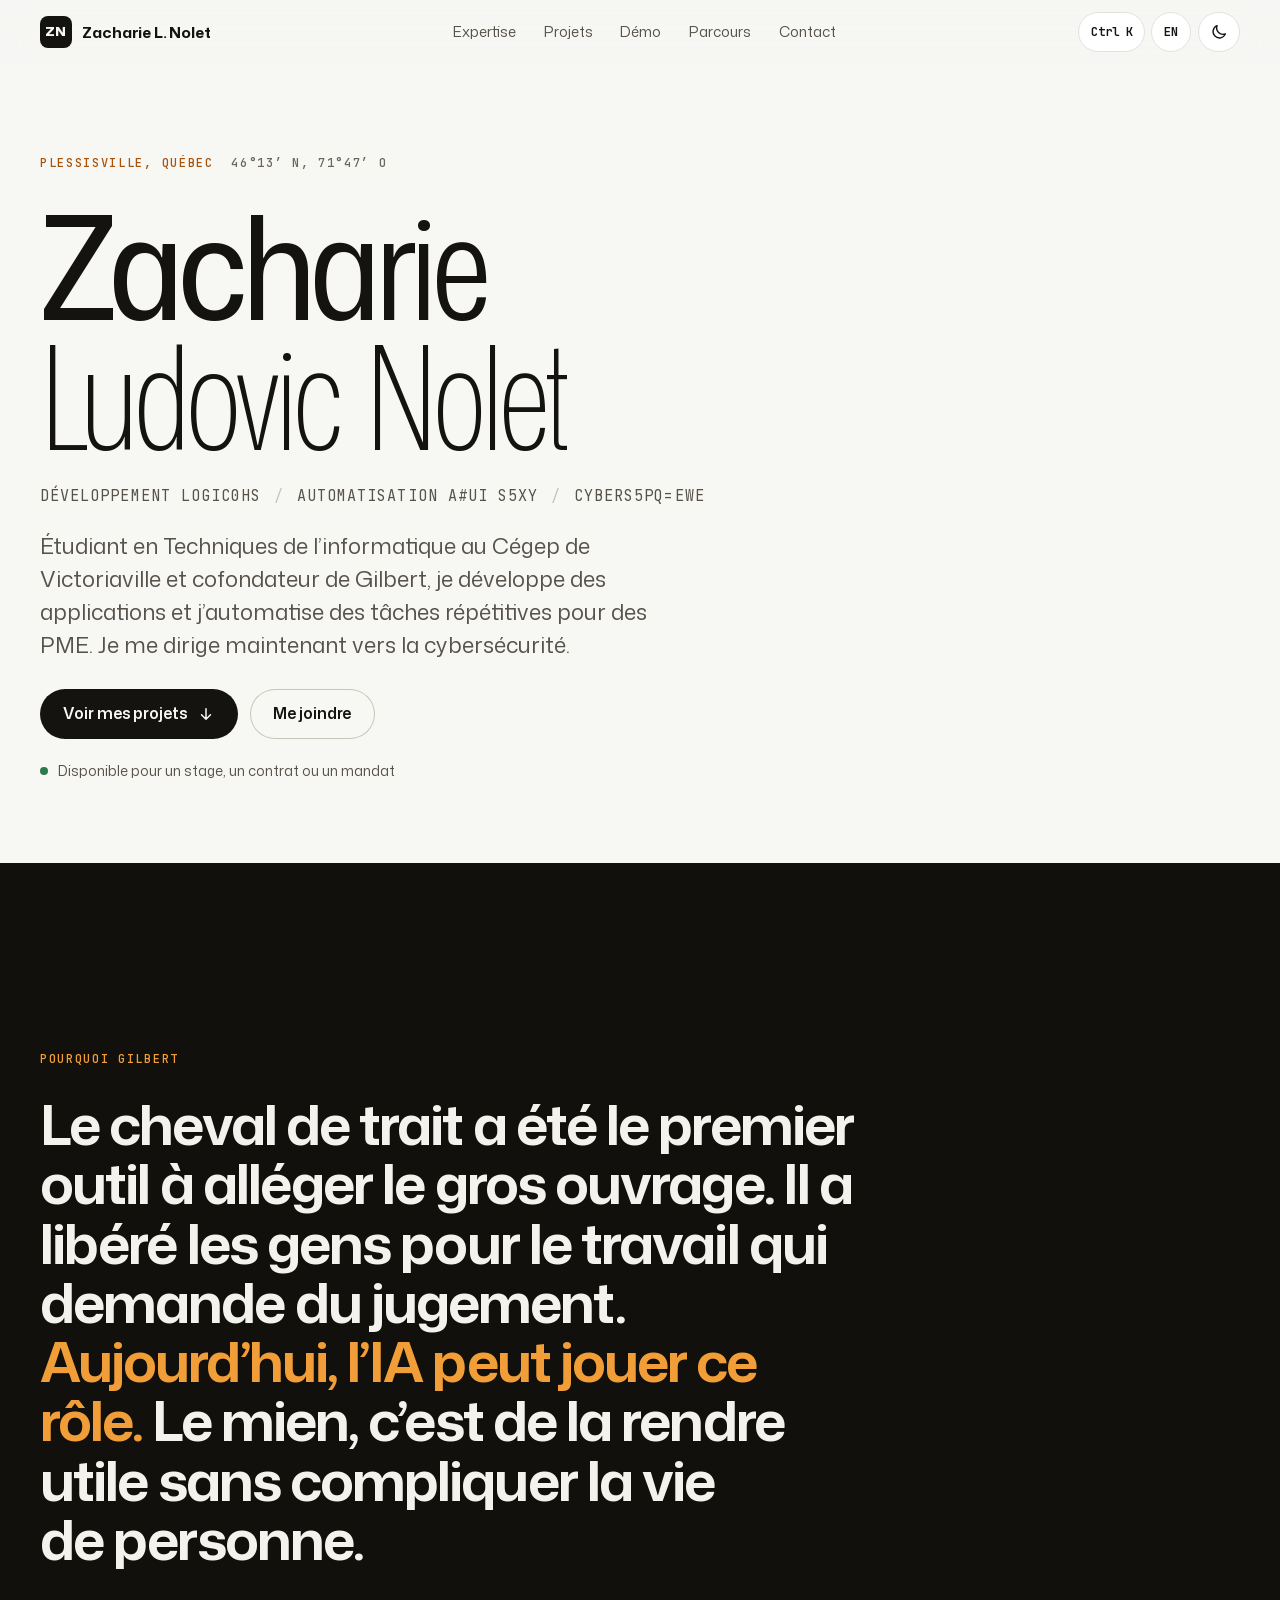
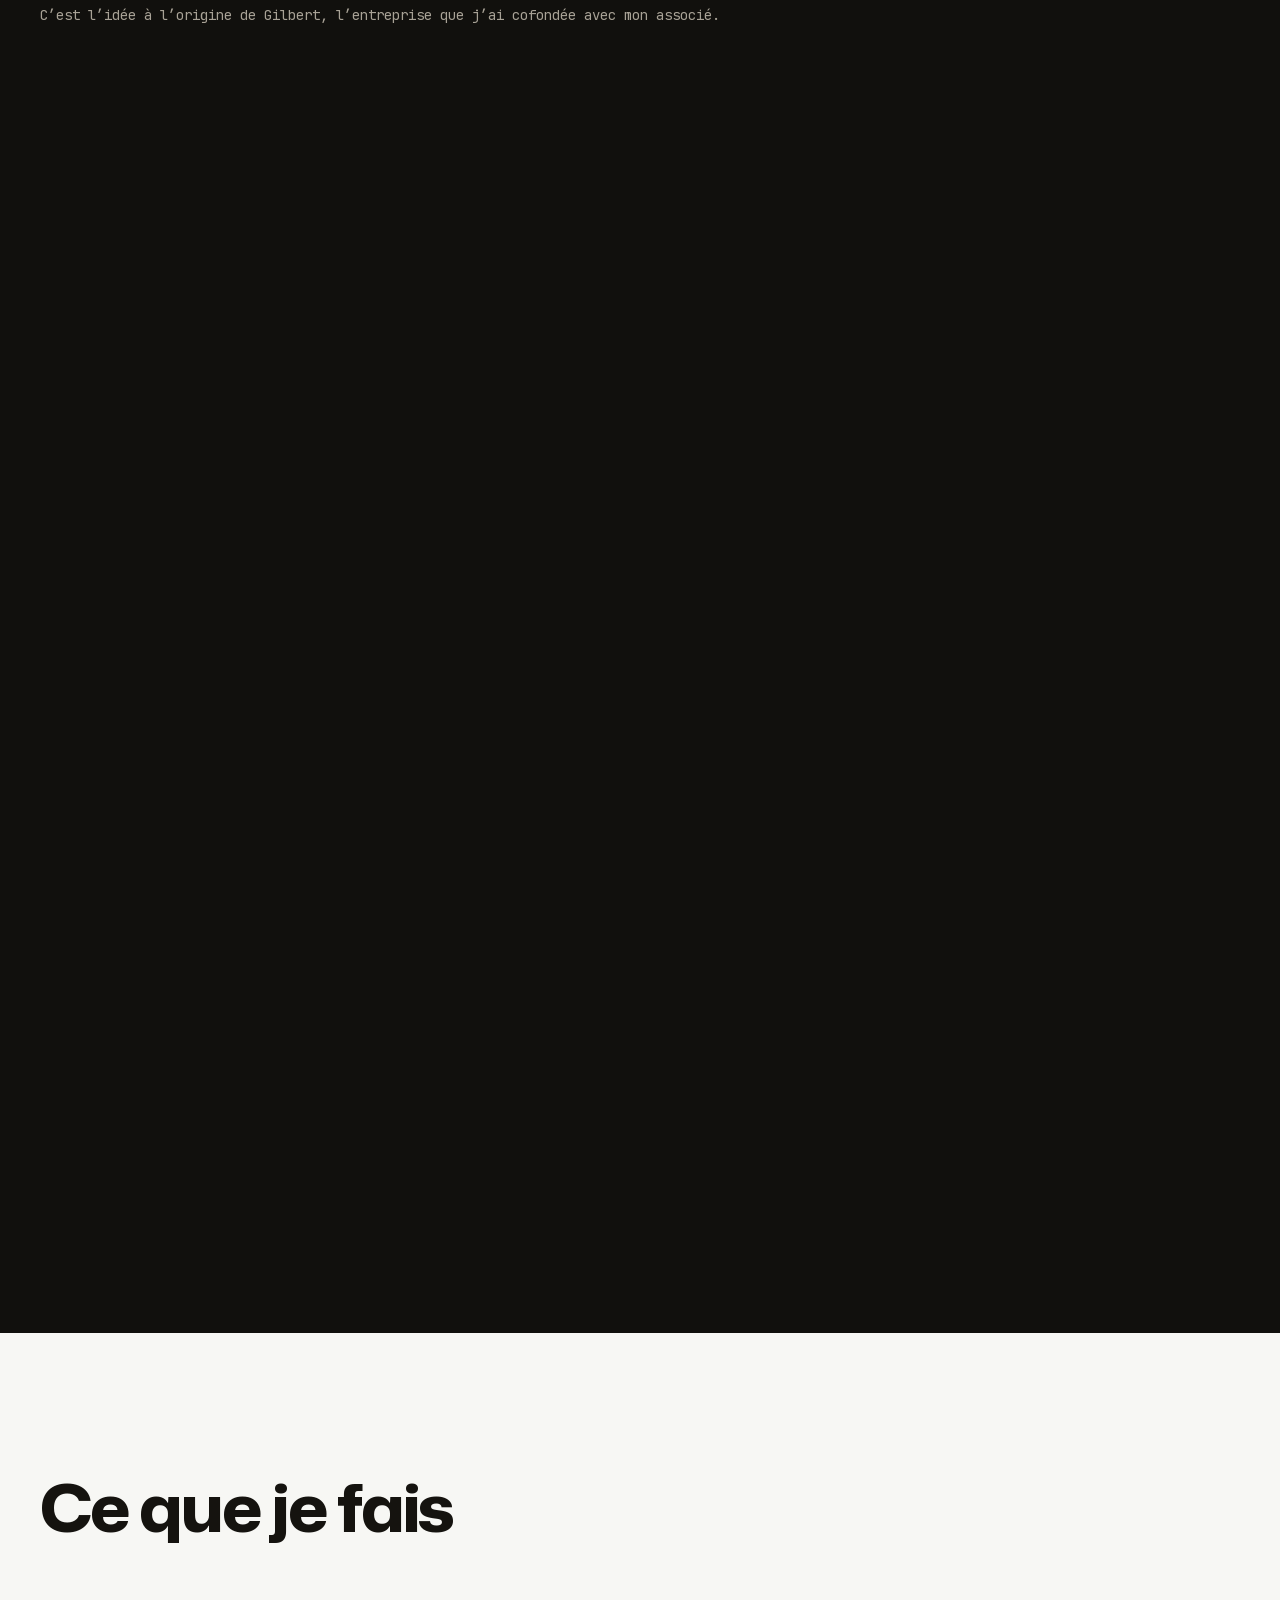
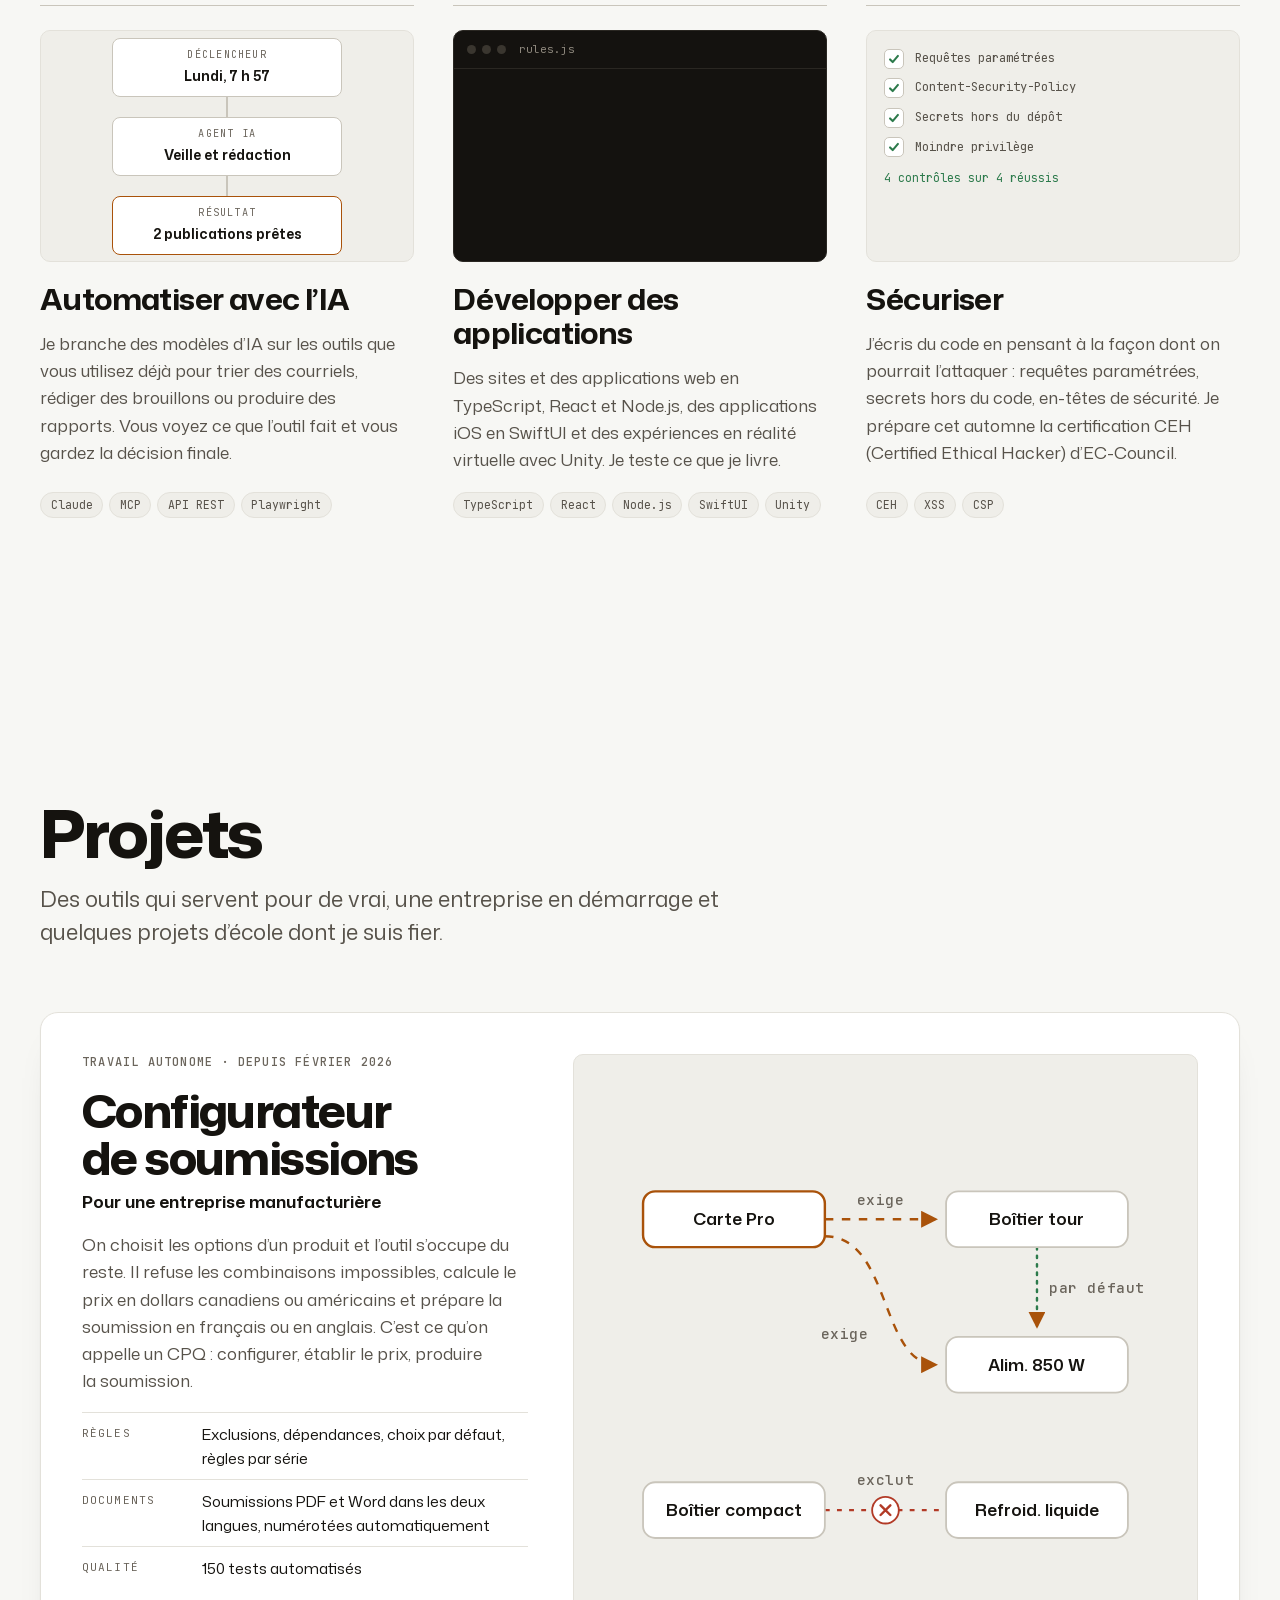
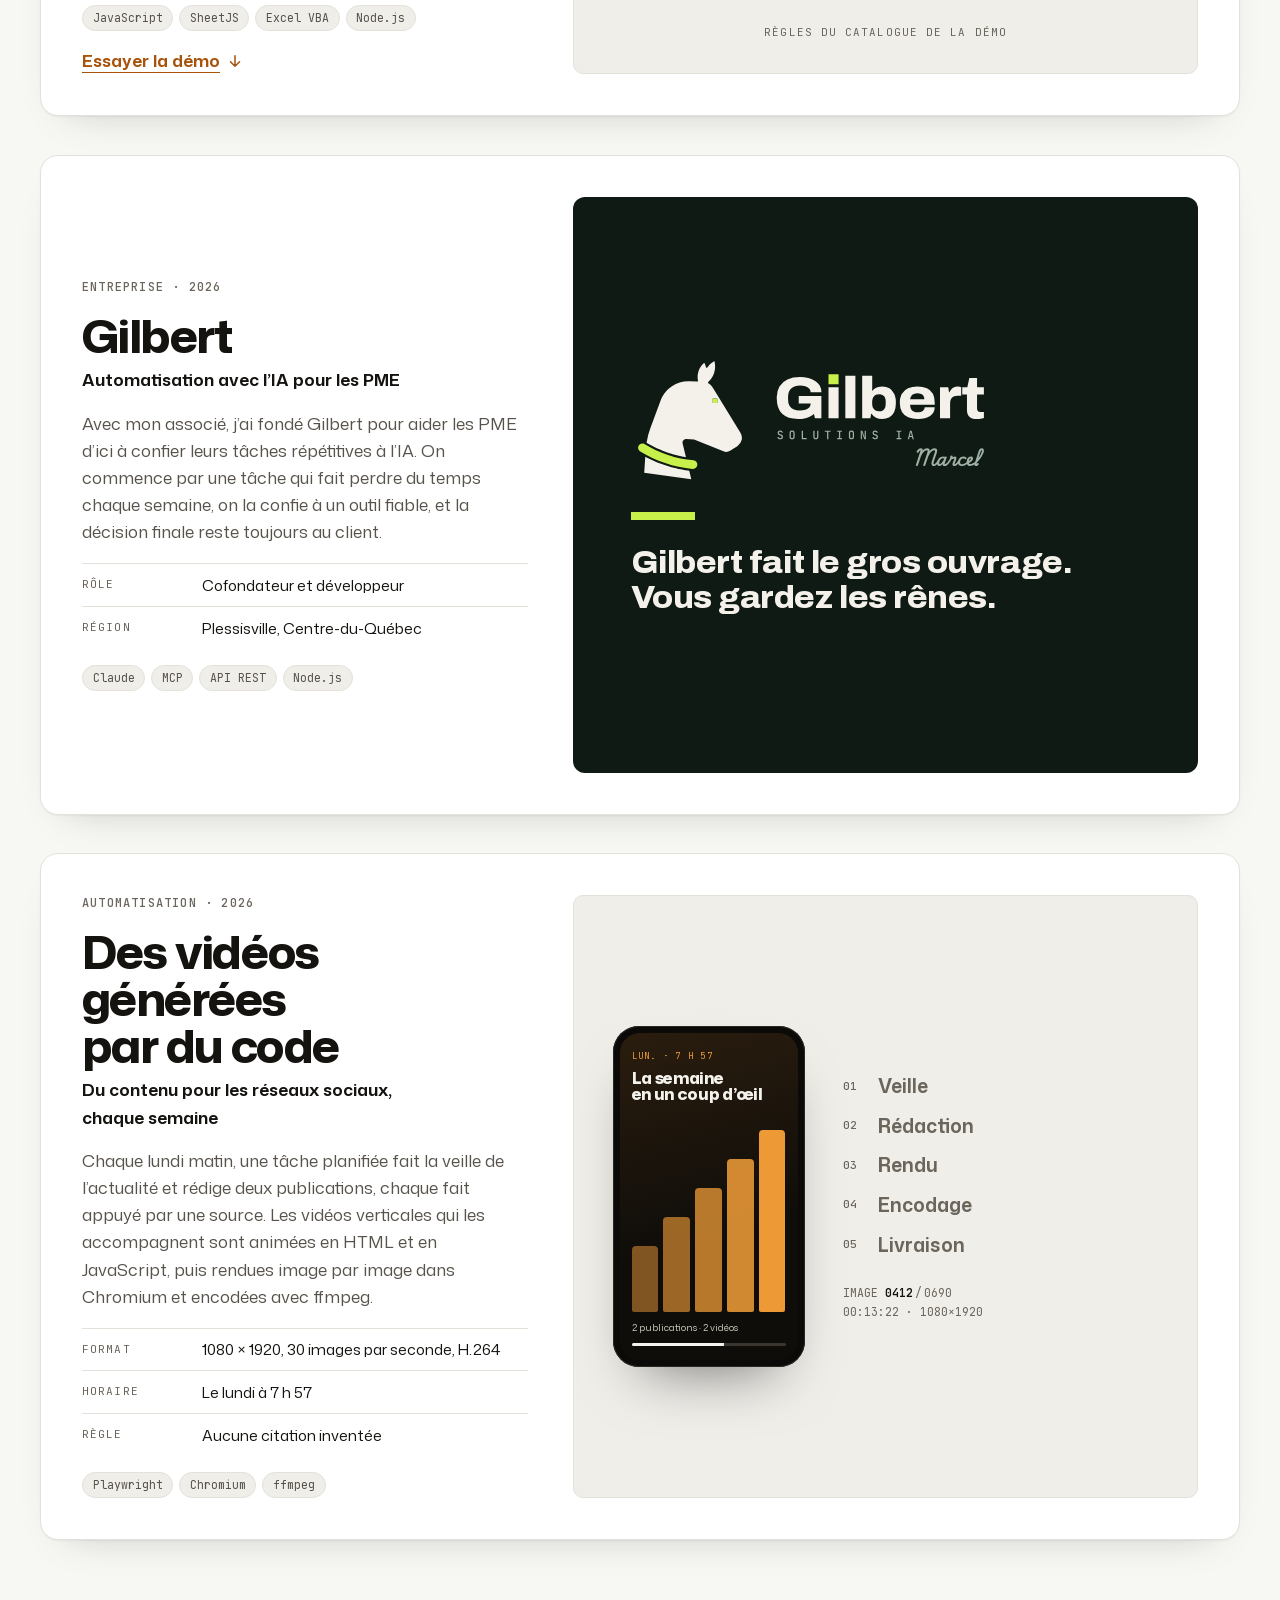
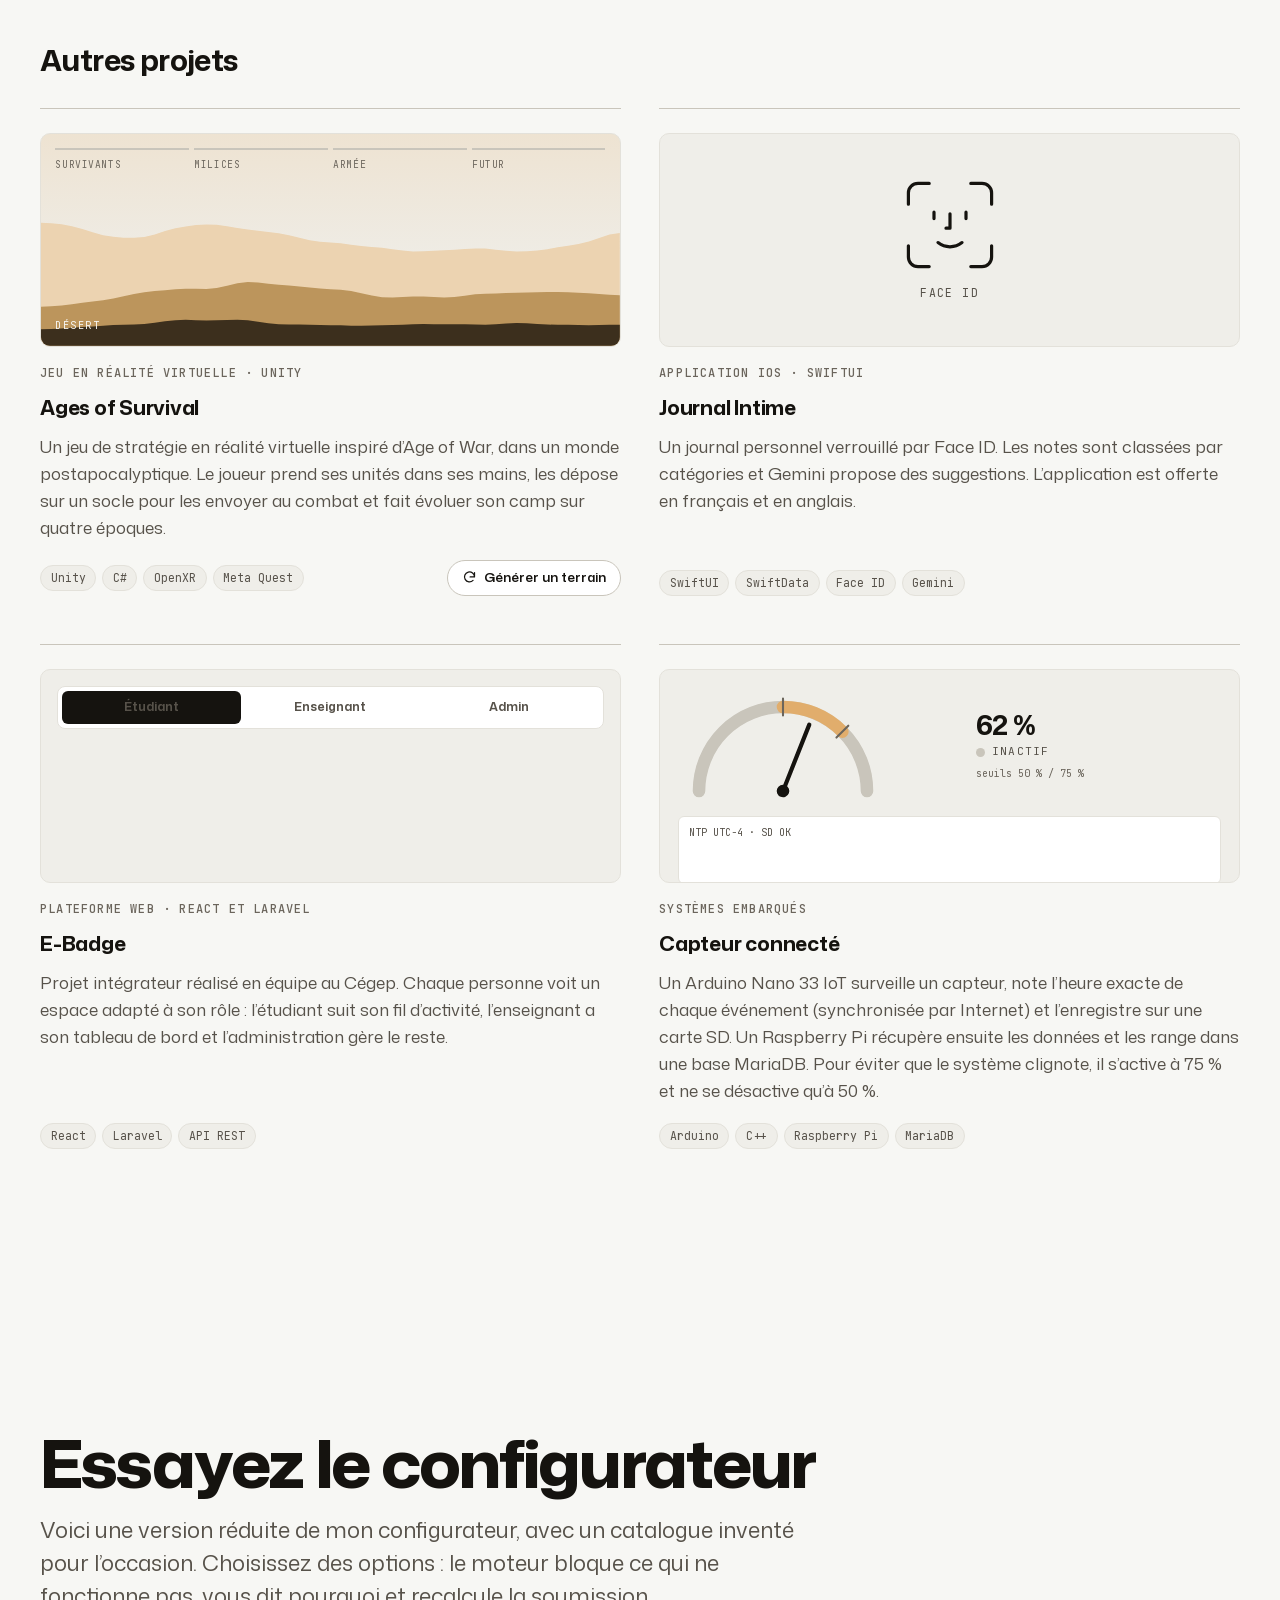
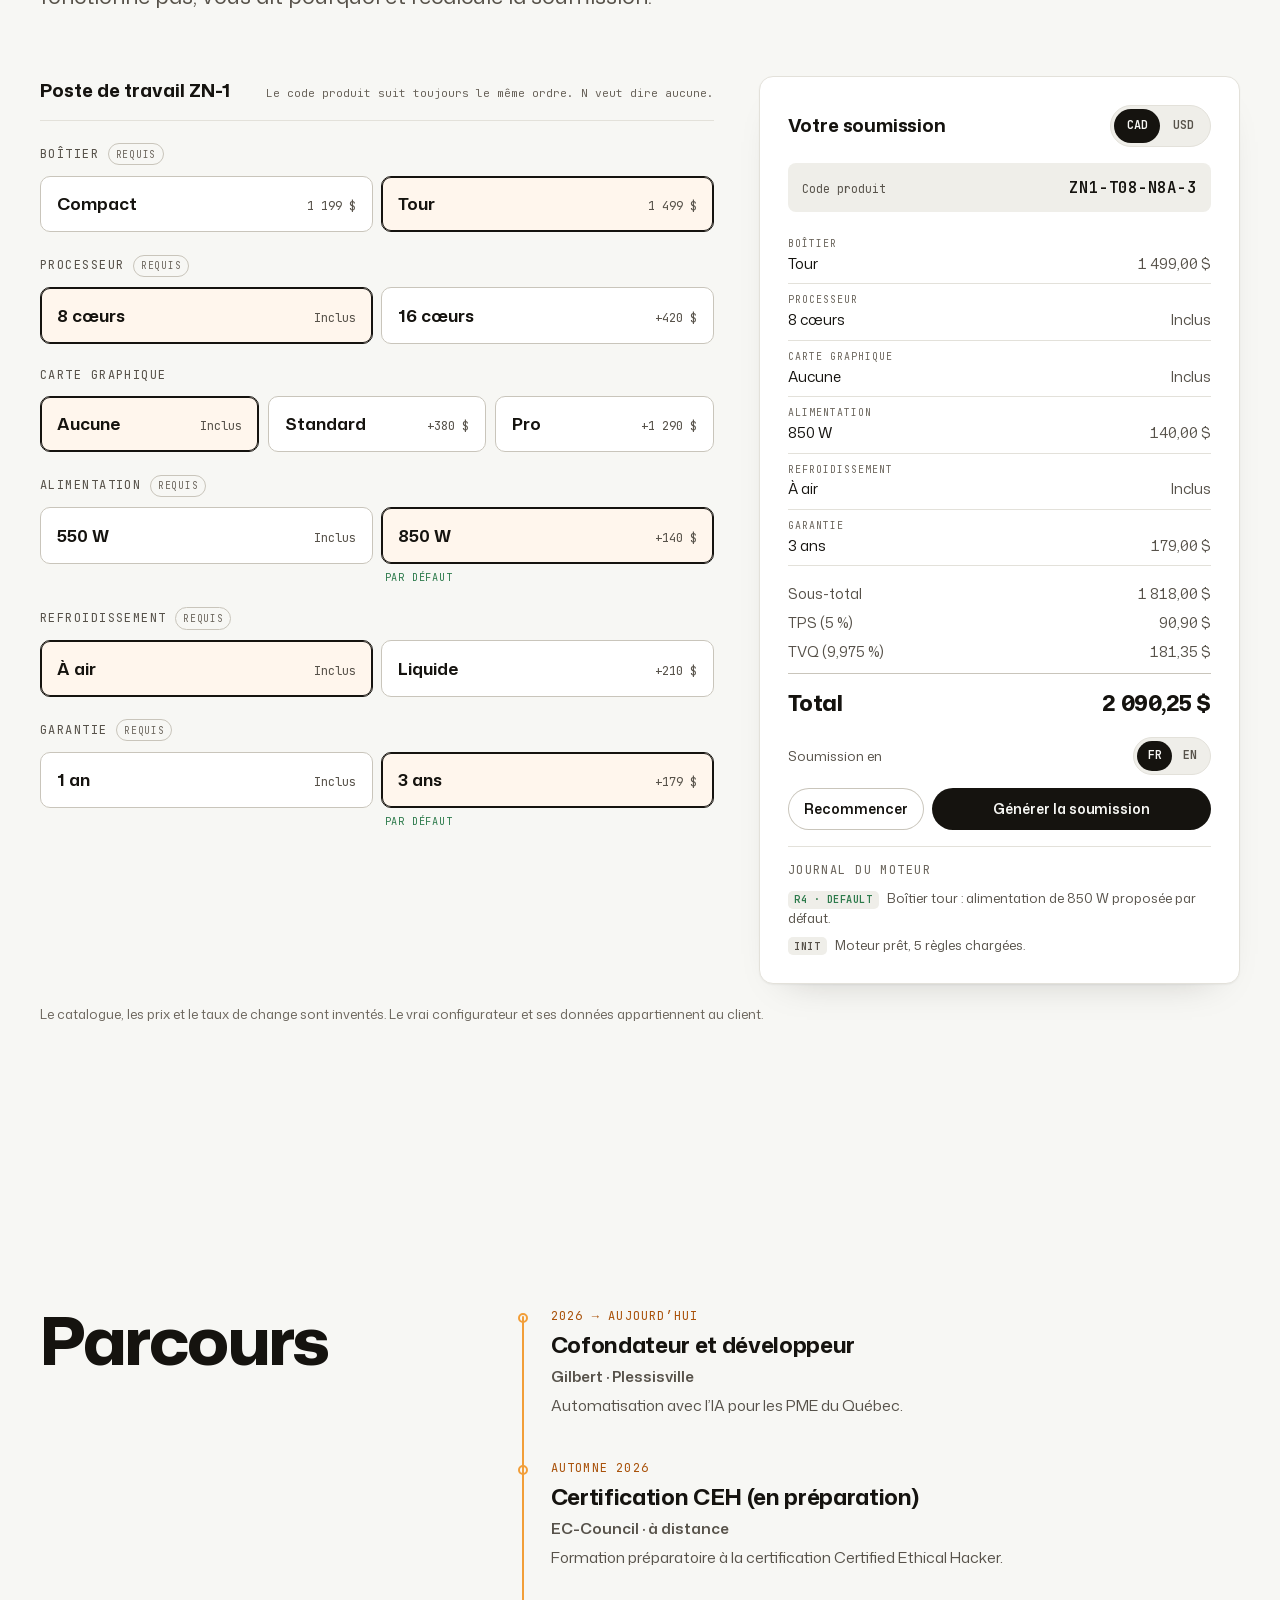
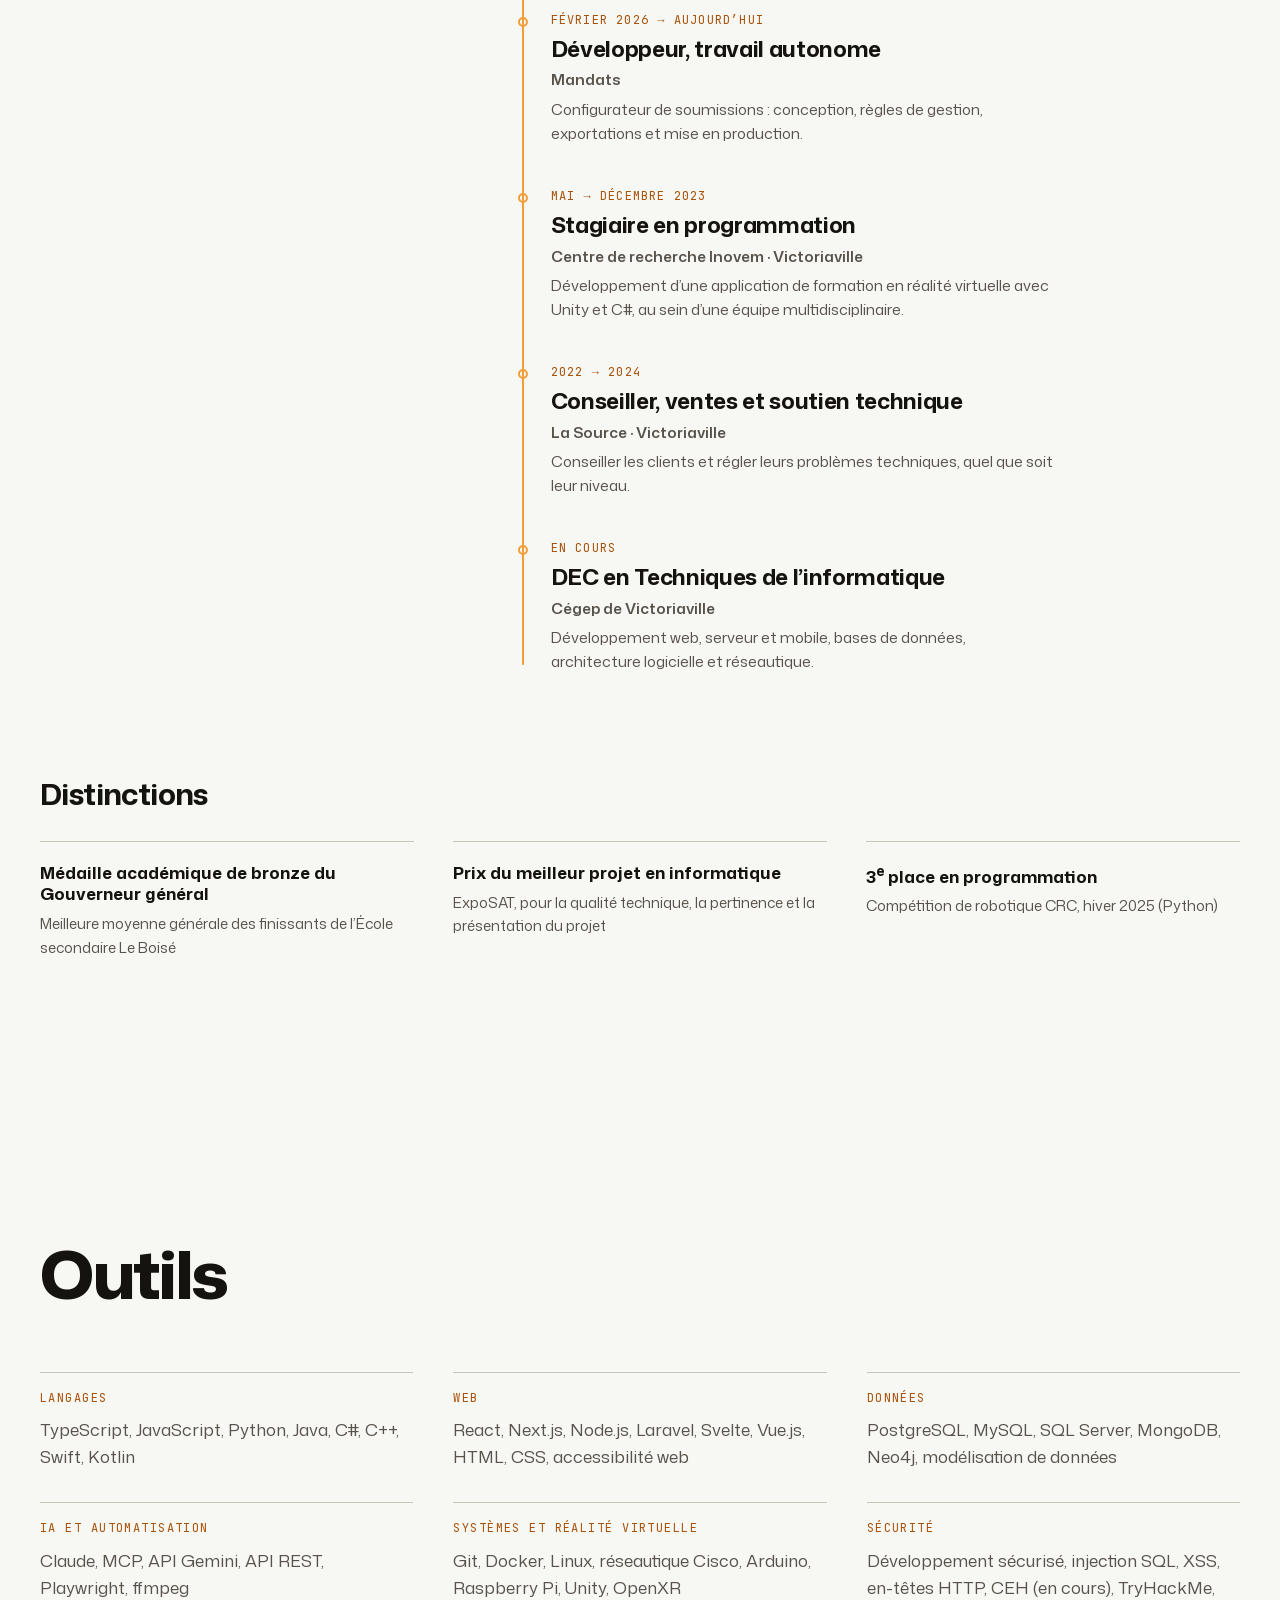
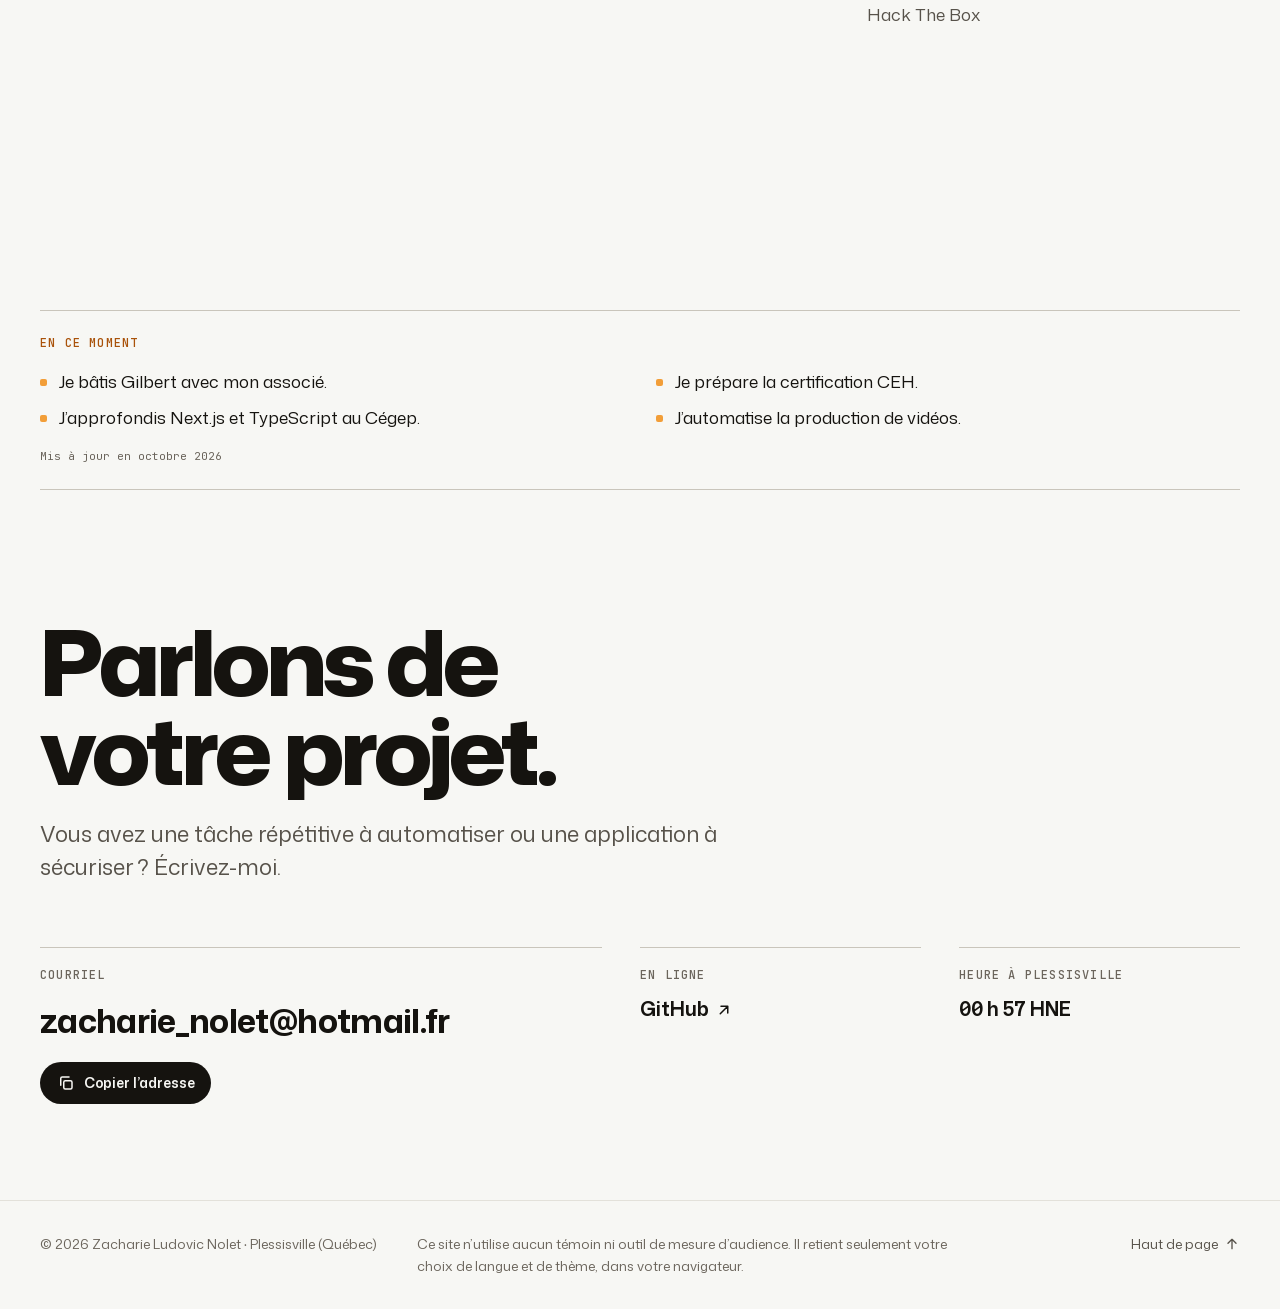
==== index.html @ da8b9c93 "Mise en ligne du site" ====
<!doctype html><html lang="fr-CA"><head><meta charset="utf-8"><meta name="viewport" content="width=device-width,initial-scale=1,viewport-fit=cover"><meta http-equiv="Content-Security-Policy" content="default-src 'self'; script-src 'self'; style-src 'self'; font-src 'self'; img-src 'self' data:; connect-src 'none'; object-src 'none'; base-uri 'self'; form-action 'none'; manifest-src 'self'; upgrade-insecure-requests"><meta name="referrer" content="strict-origin-when-cross-origin"><title>Zacharie Ludovic Nolet</title><meta name="description" content="Zacharie Ludovic Nolet, étudiant en Techniques de l’informatique au Cégep de Victoriaville et cofondateur de Gilbert. Développement d’applications, automatisation avec l’IA et cybersécurité. Disponible pour un stage, un contrat ou un mandat."><meta name="author" content="Zacharie Ludovic Nolet"><link rel="canonical" href="https://zacharienoletgit.github.io/"><meta name="color-scheme" content="light dark"><meta name="theme-color" content="#f7f7f4" media="(prefers-color-scheme: light)"><meta name="theme-color" content="#0d0c0a" media="(prefers-color-scheme: dark)"><meta property="og:type" content="profile"><meta property="og:locale" content="fr_CA"><meta property="og:locale:alternate" content="en_CA"><meta property="og:site_name" content="Zacharie Ludovic Nolet"><meta property="og:title" content="Zacharie Ludovic Nolet"><meta property="og:description" content="Développement d’applications, automatisation avec l’IA et cybersécurité. Disponible pour un stage, un contrat ou un mandat."><meta property="og:url" content="https://zacharienoletgit.github.io/"><meta property="og:image" content="https://zacharienoletgit.github.io/og-image.jpg"><meta property="og:image:width" content="1200"><meta property="og:image:height" content="630"><meta property="og:image:alt" content="Zacharie Ludovic Nolet, développement logiciel, automatisation avec l’IA et cybersécurité, Plessisville (Québec)"><meta name="twitter:card" content="summary_large_image"><link rel="icon" href="favicon.svg" type="image/svg+xml"><link rel="icon" href="favicon-32.png" type="image/png" sizes="32x32"><link rel="apple-touch-icon" href="apple-touch-icon.png"><link rel="manifest" href="site.webmanifest"><link rel="preload" href="fonts/mona-sans.woff2" as="font" type="font/woff2" crossorigin><link rel="stylesheet" href="style.css?v=9a97b237"><script src="theme.js?v=6c92ae1f"></script><script src="en.js?v=b0694afa" defer></script><script src="app.js?v=79f9f184" defer></script><script type="application/ld+json">{"@context":"https://schema.org","@type":"Person","name":"Zacharie Ludovic Nolet","url":"https://zacharienoletgit.github.io/","jobTitle":"Développeur","email":"mailto:zacharie_nolet@hotmail.fr","address":{"@type":"PostalAddress","addressLocality":"Plessisville","addressRegion":"QC","addressCountry":"CA"},"worksFor":{"@type":"Organization","name":"Gilbert"},"award":["Médaille académique de bronze du Gouverneur général","Prix du meilleur projet en informatique, ExpoSAT"],"knowsLanguage":["fr-CA","en-CA"],"sameAs":["https://github.com/zacharienoletGit"]}</script></head><body><a class="skip" href="#contenu" data-i18n="skip">Aller au contenu</a><div class="progress" aria-hidden="true"><span></span></div><header class="site-header" id="site-header"><div class="wrap bar"><a class="brand" href="#accueil" aria-label="Zacharie L. Nolet, retour en haut" data-i18n-attr="aria-label:brand.aria"><span class="brand-mark" aria-hidden="true">ZN</span> <span class="brand-name">Zacharie L. Nolet</span></a><nav class="nav" aria-label="Navigation principale" data-i18n-attr="aria-label:nav.aria"><a href="#expertise" data-i18n="nav.expertise">Expertise</a> <a href="#projets" data-i18n="nav.work">Projets</a> <a href="#demo" data-i18n="nav.demo">Démo</a> <a href="#parcours" data-i18n="nav.journey">Parcours</a> <a href="#contact" data-i18n="nav.contact">Contact</a></nav><div class="tools" data-requires-js><button class="tool tool-kbd" type="button" data-action="palette" aria-haspopup="dialog" aria-label="Ouvrir la palette de commandes" data-i18n-attr="aria-label:tools.palette"><kbd data-kbd>⌘K</kbd></button> <button class="tool tool-lang" type="button" data-action="lang" aria-label="Switch to English" lang="en"><span data-lang-label>EN</span></button> <button class="tool tool-theme" type="button" data-action="theme" aria-label="Changer de thème" data-i18n-attr="aria-label:tools.theme"><svg class="i-sun" viewBox="0 0 24 24" aria-hidden="true"><circle cx="12" cy="12" r="4"/><path d="M12 2v2M12 20v2M4.93 4.93l1.41 1.41M17.66 17.66l1.41 1.41M2 12h2M20 12h2M6.34 17.66l-1.41 1.41M19.07 4.93l-1.41 1.41"/></svg> <svg class="i-moon" viewBox="0 0 24 24" aria-hidden="true"><path d="M20.5 14.5A8.5 8.5 0 0 1 9.5 3.5a8.5 8.5 0 1 0 11 11Z"/></svg></button> <button class="tool tool-menu" type="button" data-action="palette" aria-haspopup="dialog" aria-label="Ouvrir le menu" data-i18n-attr="aria-label:tools.menu"><span data-i18n="nav.menu">Menu</span></button></div></div></header><main id="contenu"><section class="hero" id="accueil" aria-labelledby="hero-title"><div class="wrap hero-inner"><p class="hero-place"><span data-i18n="hero.place">Plessisville, Québec</span> <span class="coord">46°13′&nbsp;N, 71°47′&nbsp;<span data-i18n="hero.west">O</span></span></p><h1 class="hero-name" id="hero-title"><span class="sr-only">Zacharie Ludovic Nolet</span> <span class="name-visual" aria-hidden="true"><span class="line" data-kinetic>Zacharie</span> <span class="line" data-kinetic>Ludovic Nolet</span></span></h1><p class="disciplines"><span class="sr-only"><span data-i18n="hero.d1">Développement logiciel</span>, <span data-i18n="hero.d2">Automatisation avec l’IA</span>, <span data-i18n="hero.d3">Cybersécurité</span></span> <span class="disc-visual" aria-hidden="true"><span class="disc" data-scramble data-i18n="hero.d1">Développement logiciel</span> <span class="disc-sep">/</span> <span class="disc" data-scramble data-i18n="hero.d2">Automatisation avec l’IA</span> <span class="disc-sep">/</span> <span class="disc" data-scramble data-i18n="hero.d3">Cybersécurité</span></span></p><p class="lede hero-lede" data-i18n="hero.lede">Étudiant en Techniques de l’informatique au Cégep de Victoriaville et cofondateur de Gilbert, je développe des applications et j’automatise des tâches répétitives pour des PME. Je me dirige maintenant vers la cybersécurité.</p><div class="hero-actions"><a class="btn btn-primary" href="#projets"><span data-i18n="hero.cta1">Voir mes projets</span><svg class="i" viewBox="0 0 24 24" aria-hidden="true"><path d="M12 5v14M6 13l6 6 6-6"/></svg></a><a class="btn btn-ghost" href="#contact"><span data-i18n="hero.cta2">Me joindre</span></a></div><p class="status"><span class="status-dot" aria-hidden="true"></span><span data-i18n="hero.status">Disponible pour un stage, un contrat ou un mandat</span></p></div></section><section class="manifesto" id="manifeste" aria-labelledby="man-title"><div class="manifesto-sticky"><div class="wrap"><h2 class="band-label" id="man-title" data-i18n="man.label">Pourquoi Gilbert</h2><p class="manifesto-text" data-words data-i18n="man.text">Le cheval de trait a été le premier outil à alléger le gros ouvrage. Il a libéré les gens pour le travail qui demande du jugement. <em>Aujourd’hui, l’IA peut jouer ce rôle.</em> Le mien, c’est de la rendre utile sans compliquer la vie de personne.</p><p class="manifesto-sign" data-i18n="man.sign">C’est l’idée à l’origine de Gilbert, l’entreprise que j’ai cofondée avec mon associé.</p></div></div></section><section class="section" id="expertise" aria-labelledby="exp-title"><div class="wrap"><h2 class="h2 section-title" id="exp-title" data-i18n="exp.title">Ce que je fais</h2><div class="exp-grid"><article class="exp"><div class="viz viz-flow" aria-hidden="true"><div class="flow-node"><span class="flow-k" data-i18n="viz.flow.k1">Déclencheur</span><span class="flow-v" data-i18n="viz.flow.v1">Lundi, 7&nbsp;h&nbsp;57</span></div><div class="flow-wire"><i></i></div><div class="flow-node"><span class="flow-k" data-i18n="viz.flow.k2">Agent IA</span><span class="flow-v" data-i18n="viz.flow.v2">Veille et rédaction</span></div><div class="flow-wire"><i></i></div><div class="flow-node flow-out"><span class="flow-k" data-i18n="viz.flow.k3">Résultat</span><span class="flow-v" data-i18n="viz.flow.v3">2 publications prêtes</span></div></div><h3 class="h3" data-i18n="exp.c1.title">Automatiser avec l’IA</h3><p data-i18n="exp.c1.body">Je branche des modèles d’IA sur les outils que vous utilisez déjà pour trier des courriels, rédiger des brouillons ou produire des rapports. Vous voyez ce que l’outil fait et vous gardez la décision finale.</p><ul class="chips"><li>Claude</li><li>MCP</li><li>API REST</li><li>Playwright</li></ul></article><article class="exp"><div class="viz viz-code" aria-hidden="true"><div class="code-bar"><i></i><i></i><i></i><span>rules.js</span></div><pre class="code"><code><span class="ln"><span class="kw">function</span> <span class="fn">stateOf</span>(opt, sel) {</span>
<span class="ln">  <span class="kw">if</span> (<span class="fn">excludes</span>(opt, sel))</span>
<span class="ln">    <span class="kw">return</span> <span class="st">"DISABLED"</span>;</span>
<span class="ln">  <span class="kw">if</span> (sel.<span class="fn">has</span>(opt.key))</span>
<span class="ln">    <span class="kw">return</span> <span class="st">"SELECTED"</span>;</span>
<span class="ln">  <span class="kw">return</span> opt.isDefault</span>
<span class="ln">    ? <span class="st">"DEFAULT"</span> : <span class="st">"AVAILABLE"</span>;</span>
<span class="ln">}</span></code></pre></div><h3 class="h3" data-i18n="exp.c2.title">Développer des applications</h3><p data-i18n="exp.c2.body">Des sites et des applications web en TypeScript, React et Node.js, des applications iOS en SwiftUI et des expériences en réalité virtuelle avec Unity. Je teste ce que je livre.</p><ul class="chips"><li>TypeScript</li><li>React</li><li>Node.js</li><li>SwiftUI</li><li>Unity</li></ul></article><article class="exp"><div class="viz viz-audit" aria-hidden="true"><ul class="audit"><li><span class="audit-box"><svg viewBox="0 0 16 16"><path d="M3.5 8.5l3 3 6-7"/></svg></span><span data-i18n="viz.audit.1">Requêtes paramétrées</span></li><li><span class="audit-box"><svg viewBox="0 0 16 16"><path d="M3.5 8.5l3 3 6-7"/></svg></span><span>Content-Security-Policy</span></li><li><span class="audit-box"><svg viewBox="0 0 16 16"><path d="M3.5 8.5l3 3 6-7"/></svg></span><span data-i18n="viz.audit.3">Secrets hors du dépôt</span></li><li><span class="audit-box"><svg viewBox="0 0 16 16"><path d="M3.5 8.5l3 3 6-7"/></svg></span><span data-i18n="viz.audit.4">Moindre privilège</span></li></ul><p class="audit-foot" data-i18n="viz.audit.foot">4 contrôles sur 4 réussis</p></div><h3 class="h3" data-i18n="exp.c3.title">Sécuriser</h3><p data-i18n="exp.c3.body">J’écris du code en pensant à la façon dont on pourrait l’attaquer&nbsp;: requêtes paramétrées, secrets hors du code, en-têtes de sécurité. Je prépare cet automne la certification CEH (Certified Ethical Hacker) d’EC-Council.</p><ul class="chips"><li>CEH</li><li>XSS</li><li>CSP</li></ul></article></div></div></section><section class="section section-work" id="projets" aria-labelledby="work-title"><div class="wrap"><div class="section-head"><h2 class="h2" id="work-title" data-i18n="work.title">Projets</h2><p class="lede" data-i18n="work.lede">Des outils qui servent pour de vrai, une entreprise en démarrage et quelques projets d’école dont je suis fier.</p></div><div class="stack"><article class="feature" aria-labelledby="f1-title"><div class="feature-text"><p class="meta" data-i18n="f1.meta">Travail autonome · depuis février 2026</p><h3 class="feature-title" id="f1-title" data-i18n="f1.title">Configurateur de soumissions</h3><p class="feature-sub" data-i18n="f1.sub">Pour une entreprise manufacturière</p><p data-i18n="f1.body">On choisit les options d’un produit et l’outil s’occupe du reste. Il refuse les combinaisons impossibles, calcule le prix en dollars canadiens ou américains et prépare la soumission en français ou en anglais. C’est ce qu’on appelle un CPQ&nbsp;: configurer, établir le prix, produire la soumission.</p><dl class="facts"><div><dt data-i18n="f1.k1">Règles</dt><dd data-i18n="f1.v1">Exclusions, dépendances, choix par défaut, règles par série</dd></div><div><dt data-i18n="f1.k2">Documents</dt><dd data-i18n="f1.v2">Soumissions PDF et Word dans les deux langues, numérotées automatiquement</dd></div><div><dt data-i18n="f1.k3">Qualité</dt><dd data-i18n="f1.v3">150 tests automatisés</dd></div></dl><ul class="chips"><li>JavaScript</li><li>SheetJS</li><li>Excel VBA</li><li>Node.js</li></ul><a class="link-arrow" href="#demo"><span data-i18n="f1.cta">Essayer la démo</span><svg class="i" viewBox="0 0 24 24" aria-hidden="true"><path d="M12 5v14M6 13l6 6 6-6"/></svg></a></div><div class="feature-viz viz viz-graph" aria-hidden="true"><svg class="graph" viewBox="0 0 420 330"><defs><marker id="arw" viewBox="0 0 10 10" refX="9" refY="5" markerWidth="7" markerHeight="7" orient="auto-start-reverse"><path d="M0 0L10 5L0 10z" class="mk"/></marker></defs><path class="edge edge-req" d="M160 53 H252" marker-end="url(#arw)"/><path class="edge edge-req" d="M160 67 C 215 67, 205 173, 252 173" marker-end="url(#arw)"/><path class="edge edge-def" d="M335 76 V 142" marker-end="url(#arw)"/><path class="edge edge-exc" d="M160 293 H260"/><g class="x-mark" transform="translate(210 293)"><circle r="11"/><path d="M-4 -4L4 4M4 -4L-4 4"/></g><text class="elabel" x="206" y="41" text-anchor="middle" data-i18n="g.req">exige</text><text class="elabel" x="196" y="152" text-anchor="end" data-i18n="g.req">exige</text><text class="elabel" x="345" y="114" data-i18n="g.def">par défaut</text><text class="elabel" x="210" y="272" text-anchor="middle" data-i18n="g.exc">exclut</text><g class="node node-hot"><rect x="10" y="30" width="150" height="46" rx="10"/><text x="85" y="58" text-anchor="middle" data-i18n="g.pro">Carte Pro</text></g><g class="node"><rect x="260" y="30" width="150" height="46" rx="10"/><text x="335" y="58" text-anchor="middle" data-i18n="g.tour">Boîtier tour</text></g><g class="node"><rect x="260" y="150" width="150" height="46" rx="10"/><text x="335" y="178" text-anchor="middle" data-i18n="g.psu">Alim. 850 W</text></g><g class="node"><rect x="10" y="270" width="150" height="46" rx="10"/><text x="85" y="298" text-anchor="middle" data-i18n="g.compact">Boîtier compact</text></g><g class="node"><rect x="260" y="270" width="150" height="46" rx="10"/><text x="335" y="298" text-anchor="middle" data-i18n="g.liquid">Refroid. liquide</text></g></svg><p class="viz-caption" data-i18n="g.caption">Règles du catalogue de la démo</p></div></article><article class="feature" aria-labelledby="f2-title"><div class="feature-text"><p class="meta" data-i18n="f2.meta">Entreprise · 2026</p><h3 class="feature-title" id="f2-title">Gilbert</h3><p class="feature-sub" data-i18n="f2.sub">Automatisation avec l’IA pour les PME</p><p data-i18n="f2.body">Avec mon associé, j’ai fondé Gilbert pour aider les PME d’ici à confier leurs tâches répétitives à l’IA. On commence par une tâche qui fait perdre du temps chaque semaine, on la confie à un outil fiable, et la décision finale reste toujours au client.</p><dl class="facts"><div><dt data-i18n="f2.k1">Rôle</dt><dd data-i18n="f2.v1">Cofondateur et développeur</dd></div><div><dt data-i18n="f2.k2">Région</dt><dd>Plessisville, Centre-du-Québec</dd></div></dl><ul class="chips"><li>Claude</li><li>MCP</li><li>API REST</li><li>Node.js</li></ul></div><div class="feature-viz gilbert-panel"><div class="gilbert-logo"><svg role="img" aria-label="Gilbert — Solutions IA" focusable="false" xmlns="http://www.w3.org/2000/svg" viewBox="18.42 2.18 804.27 295.69"><path fill="#F3F1EA" d="M53.17 200.3Q55.75 183.91 61.55 168.26L84.56 106.03Q91.95 85.89 109.95 74.03Q127.82 62.15 149.28 63.09L166.47 63.84Q168.12 63.94 168.21 62.29Q168.23 62.15 168.13 61.86Q166.62 54.87 167.64 47.68Q169.85 31.93 182.08 21.75Q184.72 26.55 185.92 31.84Q186.07 32.69 186.6 32.9Q187.1 33.25 187.82 33.08Q188.54 32.9 188.88 32.4Q194.99 23.43 204.75 18.02Q207.19 27.22 205.85 36.72Q203.47 53.68 190.97 64.8Q190.34 65.33 190.3 65.91Q190.25 66.5 190.78 67.12Q191.02 67.43 191.29 67.47Q197.07 70.64 200.55 76.39L262.92 178.16Q267.65 185.88 265.59 194.59Q263.52 203.43 255.93 208.18L239.83 218.37Q232.84 222.79 224.98 219.61L159.35 193.22L158.95 193.16L142.37 191.94Q138.26 191.64 135.46 194.84Q132.79 198.07 133.75 202.08L141.2 232.74L139.44 232.49L134.86 231.57L125.44 229.7L120.9 228.5L116.23 227.29L111.71 225.97L107.05 224.62L102.55 223.16L98.07 221.56L93.59 219.96L89.13 218.22L84.69 216.35L80.38 214.5L76.09 212.52L71.67 210.51L67.4 208.39L63.28 206.15L59.05 203.75L54.96 201.38ZM153.1 282.02 47.91 267.24 50.28 231.72 54.26 233.94 59.05 236.28 63.84 238.61 68.65 240.81 73.48 242.87 78.45 244.96 83.44 246.9 88.44 248.71 98.49 252.06 103.53 253.6 108.73 255.03 113.79 256.43 119.01 257.72 124.11 258.85 129.36 259.86 134.62 260.88 139.76 261.74 145.05 262.49 148.46 262.83ZM201 101.78 201.1 111.89 211.21 111.79 211.11 101.68Z"></path><path fill="#C8F04A" d="M38.31 219.38C34.18 216.46 33.03 210.83 35.69 206.52C38.34 202.21 43.88 200.71 48.35 203.08C81.6 223.51 119.08 236.07 157.93 239.8C163.21 240.31 167.07 245.01 166.56 250.28C166.04 255.56 161.35 259.43 156.07 258.91C114.32 254.88 74.04 241.36 38.31 219.38Z"></path><path fill="#C8F04A" d="M201 101.78 211.11 101.68 211.21 111.79 201.1 111.89 201 101.78Z"></path><path fill="#F3F1EA" d="M391.96 147.51Q368.24 147.51 356.12 135.92Q344 124.32 344 100.61Q344 85.06 350.06 74.65Q356.25 64.24 367.85 58.97Q379.44 53.83 395.91 53.83Q405.79 53.83 414.49 55.94Q423.18 58.05 429.77 62.27Q436.36 66.35 440.05 72.67Q443.74 79 443.74 87.43H419.63Q419.63 83.87 417.78 81.11Q415.94 78.34 412.77 76.36Q409.61 74.52 405.53 73.6Q401.44 72.67 396.83 72.67Q390.11 72.67 384.97 74.39Q379.84 75.97 376.28 79.26Q372.85 82.42 371.01 87.17Q369.3 91.91 369.3 98.23V103.11Q369.3 111.81 372.2 117.47Q375.23 123 381.15 125.9Q387.08 128.67 395.65 128.67Q402.76 128.67 408.16 126.82Q413.57 125.11 416.6 121.69Q419.76 118.26 419.76 113.52V112.73H393.14V95.99H443.74V145.93H429.38L427.14 136.05Q422.79 139.87 417.52 142.5Q412.12 145.01 405.79 146.32Q399.6 147.51 391.96 147.51ZM579.18 147.51Q572.06 147.51 565.87 144.74Q559.81 141.98 555.86 135.92H554.94L553.22 145.93H534.91V50.54H557.31V84.01H558.23Q560.6 80.98 564.03 78.87Q567.32 76.89 571.4 75.84Q575.36 74.91 579.7 74.91Q588.8 74.91 595.65 78.74Q602.5 82.69 606.32 90.72Q610.27 98.76 610.27 111.15Q610.27 123.53 606.45 131.57Q602.63 139.6 595.65 143.56Q588.66 147.51 579.18 147.51ZM659.28 147.51Q646.77 147.51 637.68 143.69Q628.58 139.74 623.84 131.7Q618.97 123.66 618.97 111.15Q618.97 98.89 623.71 90.86Q628.45 82.82 637.41 78.87Q646.24 74.91 658.36 74.91Q670.75 74.91 679.44 78.74Q688.01 82.56 692.48 90.46Q696.96 98.37 696.96 110.75V115.63H641.89Q642.16 121.16 644 124.98Q645.84 128.67 649.67 130.51Q653.49 132.49 659.28 132.49Q662.71 132.49 665.48 131.7Q668.24 130.91 670.35 129.46Q672.33 128.01 673.51 125.9Q674.57 123.79 674.57 121.29H696.96Q696.96 127.48 694.33 132.49Q691.69 137.37 686.69 140.66Q681.81 143.95 674.83 145.8Q667.85 147.51 659.28 147.51ZM791.69 147.51Q784.18 147.51 779.18 145.53Q774.17 143.43 771.67 139.21Q769.03 134.86 769.03 128.14V92.44H758.49V76.5H769.82L774.3 56.07H791.56V76.5H806.85V92.44H791.56V123.14Q791.56 127.22 793.14 129.46Q794.86 131.57 799.47 131.57H806.85V145.27Q805.13 145.8 802.37 146.46Q799.6 146.98 796.7 147.25Q793.8 147.51 791.69 147.51ZM497.23 145.93V50.54H519.76V145.93ZM708.82 145.93V76.5H727.27L728.85 87.56H729.77Q731.48 83.74 734.12 80.84Q736.75 77.94 740.31 76.36Q743.87 74.78 748.22 74.78Q750.72 74.78 752.7 75.31Q754.8 75.7 756.12 76.23V95.2H747.82Q743.47 95.2 740.31 96.52Q737.28 97.71 735.3 100.08Q733.2 102.45 732.27 105.74Q731.35 109.04 731.35 113.12V145.93ZM459.68 145.93V76.5H482.21V145.93ZM572.33 130.25Q577.73 130.25 581.15 128.27Q584.45 126.3 586.03 122.48Q587.48 118.52 587.48 113.25V109.3Q587.48 103.9 586.03 100.08Q584.45 96.26 581.15 94.28Q577.73 92.17 572.46 92.17Q568.51 92.17 565.61 93.49Q562.71 94.81 560.86 97.18Q559.02 99.42 558.1 102.71Q557.18 106.14 557.18 110.09V112.46Q557.18 117.87 558.76 121.82Q560.47 125.77 563.76 128.01Q567.19 130.25 572.33 130.25ZM642.02 103.37H673.78Q673.78 100.08 672.72 97.58Q671.67 95.07 669.69 93.36Q667.85 91.65 665.08 90.86Q662.45 90.07 659.02 90.07Q653.88 90.07 650.32 91.65Q646.64 93.1 644.66 96.13Q642.68 99.16 642.02 103.37Z"></path><path fill="#C8F04A" d="M459.68 47.51H482.21V70.04H459.68Z"></path><path fill="#9FB0A5" d="M510.92 192.75Q509.15 192.75 507.87 192.09Q506.58 191.42 505.89 190.16Q505.2 188.9 505.2 187.21V178.79Q505.2 177.07 505.89 175.82Q506.58 174.58 507.87 173.91Q509.15 173.25 510.92 173.25Q512.69 173.25 513.98 173.91Q515.26 174.58 515.95 175.82Q516.64 177.07 516.64 178.76V187.21Q516.64 188.9 515.95 190.16Q515.26 191.42 513.98 192.09Q512.69 192.75 510.92 192.75ZM378.32 192.75Q376.55 192.75 375.27 192.09Q373.98 191.42 373.29 190.16Q372.6 188.9 372.6 187.21V178.79Q372.6 177.07 373.29 175.82Q373.98 174.58 375.27 173.91Q376.55 173.25 378.32 173.25Q380.09 173.25 381.38 173.91Q382.66 174.58 383.35 175.82Q384.04 177.07 384.04 178.76V187.21Q384.04 188.9 383.35 190.16Q382.66 191.42 381.38 192.09Q380.09 192.75 378.32 192.75ZM531.75 192.49V173.51H535.28L540.82 189.29Q540.77 188.54 540.69 187.5Q540.61 186.46 540.57 185.34Q540.53 184.22 540.53 183.31V173.51H543.13V192.49H539.6L534.09 176.71Q534.14 177.38 534.2 178.4Q534.27 179.41 534.31 180.5Q534.35 181.6 534.35 182.53V192.49ZM636.84 192.49 641.67 173.51H645.37L650.2 192.49H647.37L646.22 187.68H640.84L639.7 192.49ZM431.36 192.75Q428.63 192.75 427.15 191.26Q425.67 189.76 425.67 187.19V173.51H428.47V187.19Q428.47 188.62 429.19 189.45Q429.9 190.28 431.36 190.28Q432.79 190.28 433.52 189.45Q434.25 188.62 434.25 187.19V173.51H437.05V187.19Q437.05 189.76 435.57 191.26Q434.09 192.75 431.36 192.75ZM351.88 192.75Q349.95 192.75 348.58 192.11Q347.2 191.48 346.44 190.29Q345.69 189.11 345.69 187.47H348.47Q348.47 188.77 349.38 189.51Q350.29 190.25 351.9 190.25Q353.41 190.25 354.27 189.53Q355.13 188.8 355.13 187.52Q355.13 186.46 354.54 185.68Q353.96 184.9 352.87 184.61L350.47 183.91Q348.39 183.31 347.26 181.87Q346.13 180.43 346.13 178.42Q346.13 176.86 346.83 175.69Q347.54 174.52 348.84 173.87Q350.14 173.22 351.9 173.22Q354.5 173.22 356.08 174.63Q357.65 176.03 357.68 178.4H354.87Q354.87 177.15 354.07 176.44Q353.28 175.72 351.85 175.72Q350.47 175.72 349.69 176.38Q348.91 177.05 348.91 178.24Q348.91 179.31 349.5 180.09Q350.08 180.87 351.18 181.18L353.59 181.91Q355.67 182.48 356.79 183.94Q357.91 185.39 357.91 187.42Q357.91 189.01 357.16 190.22Q356.4 191.42 355.05 192.09Q353.7 192.75 351.88 192.75ZM564.04 192.75Q562.11 192.75 560.74 192.11Q559.36 191.48 558.6 190.29Q557.85 189.11 557.85 187.47H560.63Q560.63 188.77 561.54 189.51Q562.45 190.25 564.06 190.25Q565.57 190.25 566.43 189.53Q567.29 188.8 567.29 187.52Q567.29 186.46 566.7 185.68Q566.12 184.9 565.03 184.61L562.63 183.91Q560.55 183.31 559.42 181.87Q558.29 180.43 558.29 178.42Q558.29 176.86 558.99 175.69Q559.7 174.52 561 173.87Q562.3 173.22 564.06 173.22Q566.66 173.22 568.24 174.63Q569.81 176.03 569.84 178.4H567.03Q567.03 177.15 566.24 176.44Q565.44 175.72 564.01 175.72Q562.63 175.72 561.85 176.38Q561.07 177.05 561.07 178.24Q561.07 179.31 561.66 180.09Q562.24 180.87 563.34 181.18L565.75 181.91Q567.83 182.48 568.95 183.94Q570.07 185.39 570.07 187.42Q570.07 189.01 569.32 190.22Q568.56 191.42 567.21 192.09Q565.86 192.75 564.04 192.75ZM479.15 192.49V189.99H482.97V176.01H479.15V173.51H489.65V176.01H485.83V189.99H489.65V192.49ZM611.75 192.49V189.99H615.57V176.01H611.75V173.51H622.25V176.01H618.43V189.99H622.25V192.49ZM456.48 192.49V176.08H451.41V173.48H464.35V176.08H459.28V192.49ZM510.92 190.25Q512.35 190.25 513.09 189.46Q513.83 188.67 513.83 187.21V178.79Q513.83 177.31 513.09 176.53Q512.35 175.75 510.92 175.75Q509.52 175.75 508.76 176.53Q508.01 177.31 508.01 178.79V187.21Q508.01 188.67 508.76 189.46Q509.52 190.25 510.92 190.25ZM378.32 190.25Q379.75 190.25 380.49 189.46Q381.23 188.67 381.23 187.21V178.79Q381.23 177.31 380.49 176.53Q379.75 175.75 378.32 175.75Q376.92 175.75 376.16 176.53Q375.41 177.31 375.41 178.79V187.21Q375.41 188.67 376.16 189.46Q376.92 190.25 378.32 190.25ZM399.87 192.49V173.51H402.68V189.92H410.98V192.49ZM641.36 185.37H645.68L644.38 179.88Q644.04 178.42 643.82 177.35Q643.6 176.27 643.52 175.88Q643.44 176.27 643.23 177.35Q643.03 178.42 642.66 179.85Z"></path><path fill="#9FB0A5" d="M694.9 252.49Q693.06 252.49 691.83 251.7Q690.59 250.92 690.07 249.34Q689.58 247.88 689.77 245.79Q689.92 243.76 690.82 241.1L696.88 222.75Q697.56 220.77 697.67 219.42Q697.74 218.26 697.3 217.7Q696.88 217.17 695.68 217.17Q694.86 217.17 693.59 217.7Q692.28 218.22 690.63 219.49Q688.98 220.8 687.18 223.05Q685.39 225.3 683.59 228.74Q682.8 230.24 682.09 232.04L675.91 250.88Q675.68 251.67 675.01 252.08Q674.41 252.42 673.36 252.42Q672.35 252.42 671.75 252.04Q670.93 251.52 671.27 250.43L680.33 222.75Q680.97 220.84 681.08 219.46Q681.15 218.26 680.7 217.66Q680.33 217.17 679.17 217.17Q678.34 217.17 677.07 217.7Q675.76 218.22 674.15 219.49Q672.5 220.8 670.7 223.05Q668.87 225.3 667.07 228.74Q666.4 230.06 665.76 231.59L659.51 250.88Q659.28 251.67 658.61 252.08Q658.01 252.42 656.96 252.42Q655.95 252.42 655.39 252.04Q654.56 251.52 654.86 250.47V250.39L665.01 219.04Q665.46 217.73 665.42 217.17Q665.39 217.13 665.2 217.13Q664.82 217.13 664.26 217.51Q663.59 218 662.8 218.89Q661.94 219.87 660.82 221.48Q660.03 222.53 659.24 222.75Q658.34 223.01 657.45 222.42Q656.58 221.93 656.47 221.14Q656.36 220.39 656.92 219.53V219.49Q658.87 216.68 660.52 215.22Q662.16 213.73 663.55 213.2Q664.97 212.64 666.1 212.64Q668.87 212.64 669.8 214.55Q670.44 215.9 670.03 218.07Q671.79 216.16 673.51 215Q675.35 213.73 676.96 213.16Q678.57 212.6 679.77 212.6Q682.69 212.6 684.19 213.95Q685.76 215.34 685.87 217.77Q685.91 218.26 685.87 218.78Q686.1 218.56 686.28 218.3Q688.16 216.24 689.99 215Q691.83 213.73 693.44 213.16Q695.05 212.6 696.28 212.6Q699.21 212.6 700.7 213.91Q702.28 215.26 702.39 217.73Q702.54 220.06 701.49 223.28L695.27 241.97Q694.67 243.73 694.45 245.04Q694.22 246.27 694.34 247.1Q694.45 247.77 694.75 248.07Q695.05 248.33 695.61 248.33Q696.36 248.33 697.26 247.73Q698.27 247.06 699.36 245.86Q700.48 244.62 701.64 242.94Q702.84 241.22 704.07 239.23V239.19Q704.26 238.78 704.49 238.37Q705.57 236.39 707.15 234.77Q708.72 233.09 710.82 232.08Q712.91 231.07 715.42 231.07Q716.96 231.07 718.68 231.59Q719.24 231.78 719.73 231.97Q719.92 231.7 720.18 231.55Q720.7 231.22 721.6 231.22Q723.06 231.22 723.59 231.78Q724.15 232.45 723.77 233.58L719.65 245.82Q719.06 247.62 719.09 248.22Q719.13 248.33 719.36 248.33H719.39Q720.67 248.33 722.09 247.4Q723.59 246.42 725.24 244.62Q726.88 242.75 728.53 240.21Q730.14 237.7 731.71 234.74Q731.42 233.76 731.42 232.71Q731.42 231.82 731.71 230.99Q732.05 230.13 732.76 229.57Q733.55 228.97 734.67 228.97Q735.72 228.97 736.36 229.68Q737 230.36 737 231.37Q737 231.93 736.85 232.56Q737.33 232.38 737.93 232.15Q738.87 231.82 739.88 231.55Q740.97 231.29 742.01 231.29Q743.4 231.29 744.3 232Q745.2 232.75 745.39 234.14Q745.54 235.41 745.01 237.4Q744.75 238.45 744.22 239.87Q743.74 241.22 743.18 242.6L742.2 245.07Q741.79 246.16 741.64 246.65Q741.34 247.66 741.38 248.26Q741.38 248.33 741.6 248.33Q742.35 248.33 743.25 247.73Q744.26 247.06 745.35 245.86Q746.47 244.62 747.63 242.94Q748.57 241.59 749.54 240.06L749.62 239.76Q750.4 237.47 751.9 235.52Q753.4 233.54 755.65 232.3Q757.89 231.07 760.82 231.07Q763.18 231.07 764.82 231.82Q766.47 232.53 767.71 233.95Q768.49 234.92 768.19 235.79Q767.97 236.39 767.41 236.91Q767.41 236.95 767.37 236.95Q766.73 237.43 766.06 237.51Q765.24 237.62 764.49 236.8Q763.85 236.12 762.95 235.79Q762.05 235.41 760.48 235.41Q758.79 235.41 757.56 236.24Q756.25 237.1 755.39 238.45Q754.49 239.87 754.04 241.37Q753.59 242.94 753.59 244.25Q753.59 245.3 754 246.27Q754.37 247.17 755.27 247.7Q756.13 248.26 757.63 248.26Q759.06 248.26 760.82 247.73Q762.58 247.17 764.71 246.05Q766.43 245.15 768.34 243.84V243.73Q768.34 241.48 768.94 239.27Q769.54 237.06 770.74 235.22Q771.94 233.35 773.74 232.23Q775.57 231.07 777.89 231.07Q779.28 231.07 780.33 231.67Q781.42 232.27 782.01 233.28Q782.65 234.29 782.65 235.6Q782.65 237.1 781.83 238.52Q781.04 239.87 779.77 241.1Q778.53 242.34 776.96 243.43Q775.46 244.51 773.89 245.45L773.21 245.82Q773.44 246.5 773.89 247.02Q774.3 247.55 774.94 247.85Q775.61 248.15 776.51 248.15Q778.27 248.15 780.18 247.43Q782.13 246.68 784.07 245.34Q785.76 244.18 787.41 242.68L794.37 221.29Q795.83 216.8 797.59 214.7Q799.51 212.49 802.2 212.49Q803.62 212.49 804.67 213.24Q805.76 213.99 806.32 215.3Q806.85 216.53 806.85 218.18V218.3Q806.81 219.61 806.28 221.55Q805.72 223.5 804.64 225.86Q803.59 228.15 802.13 230.69Q800.63 233.24 798.79 235.79Q796.96 238.37 794.86 240.8Q793.29 242.6 791.6 244.25L790.52 247.51Q790.4 247.88 790.37 248.15L790.52 248.07Q790.85 247.88 791.23 247.47Q791.68 247.02 792.16 246.42Q792.61 245.86 793.18 245.75Q793.74 245.64 794.37 246.09Q795.2 246.57 795.39 247.21Q795.57 247.85 795.27 248.45Q795.27 248.48 795.24 248.48Q794.9 249.12 794.11 250.02Q793.29 250.95 792.13 251.67Q790.89 252.42 789.32 252.42Q787.67 252.42 786.81 251.59Q786.02 250.8 785.87 249.64Q785.83 249.27 785.83 248.89L785.61 249.04Q783.14 250.65 780.59 251.55Q778.01 252.49 775.42 252.49Q773.66 252.49 772.31 251.78Q770.97 251.07 770.07 249.79Q769.51 248.97 769.13 248.03Q767.37 249.19 765.8 249.98Q763.36 251.29 761.23 251.89Q759.13 252.49 757.26 252.49Q753.14 252.49 751 250.13Q749.69 248.71 749.21 246.76Q748.08 248.33 746.96 249.46Q745.54 250.95 744.07 251.7Q742.54 252.49 740.89 252.49Q739.02 252.49 738.04 251.74Q737.07 250.99 736.77 249.83Q736.55 248.78 736.73 247.62Q736.92 246.57 737.18 245.79Q737.33 245.34 737.74 244.29L738.68 242L739.73 239.38Q740.22 238.03 740.55 236.95Q740.78 236.12 740.7 235.86Q740.59 235.82 740.37 235.82Q739.62 235.82 738.76 236.12Q737.78 236.5 736.73 236.87Q735.68 237.21 734.6 237.25Q733.06 239.98 731.56 242.38Q729.73 245.45 727.82 247.66Q725.87 249.94 723.66 251.22Q721.42 252.49 718.72 252.49Q716.81 252.49 715.83 251.74Q714.82 250.95 714.56 249.76Q714.37 249.01 714.45 248.15Q713.06 249.76 711.71 250.73Q709.36 252.49 707.18 252.49Q705.68 252.49 704.56 251.7Q703.48 250.92 702.88 249.49Q702.58 248.71 702.43 247.81Q701.68 248.74 700.97 249.46Q699.54 250.95 698.08 251.7Q696.55 252.49 694.9 252.49ZM718.27 235.86Q717.82 235.71 717.41 235.64Q716.02 235.37 714.9 235.37Q713.48 235.37 712.28 236.05Q711.08 236.72 710.1 237.85Q709.13 239.01 708.46 240.39Q707.78 241.82 707.41 243.2Q707.07 244.59 707.07 245.71Q707.07 246.53 707.26 247.17Q707.45 247.7 707.71 247.92Q707.97 248.15 708.27 248.15Q709.39 248.15 710.97 246.8Q712.65 245.34 714.64 242.45Q716.28 239.98 718.01 236.61ZM794.86 234.21Q795.01 234.03 795.16 233.8Q796.77 231.52 798.12 229.27Q799.43 227.06 800.4 224.96Q801.34 222.9 801.86 221.1Q802.39 219.42 802.39 218.22V218.18Q802.39 217.66 802.31 217.28Q802.24 217.02 802.09 216.91Q802.05 216.83 801.79 216.83Q801.45 216.83 801.08 217.17Q800.63 217.58 800.07 218.78Q799.47 220.09 798.68 222.49ZM773.29 241.03Q774.11 240.47 774.9 239.87Q776.28 238.82 777.15 237.77Q777.93 236.87 777.93 236.2Q777.93 235.86 777.74 235.56Q777.63 235.41 777.22 235.41Q776.47 235.41 775.87 235.86Q775.2 236.39 774.64 237.28Q774.07 238.22 773.74 239.34Q773.44 240.17 773.29 241.03Z"></path></svg></div><span class="gilbert-trait" aria-hidden="true"></span><p class="gilbert-promise" lang="fr-CA">Gilbert fait le gros ouvrage.<br>Vous gardez les rênes.</p></div></article><article class="feature" aria-labelledby="f3-title"><div class="feature-text"><p class="meta" data-i18n="f3.meta">Automatisation · 2026</p><h3 class="feature-title" id="f3-title" data-i18n="f3.title">Des vidéos générées par du code</h3><p class="feature-sub" data-i18n="f3.sub">Du contenu pour les réseaux sociaux, chaque semaine</p><p data-i18n="f3.body">Chaque lundi matin, une tâche planifiée fait la veille de l’actualité et rédige deux publications, chaque fait appuyé par une source. Les vidéos verticales qui les accompagnent sont animées en HTML et en JavaScript, puis rendues image par image dans Chromium et encodées avec ffmpeg.</p><dl class="facts"><div><dt data-i18n="f3.k1">Format</dt><dd data-i18n="f3.v1">1080&nbsp;×&nbsp;1920, 30&nbsp;images par seconde, H.264</dd></div><div><dt data-i18n="f3.k2">Horaire</dt><dd data-i18n="f3.v2">Le lundi à 7&nbsp;h&nbsp;57</dd></div><div><dt data-i18n="f3.k3">Règle</dt><dd data-i18n="f3.v3">Aucune citation inventée</dd></div></dl><ul class="chips"><li>Playwright</li><li>Chromium</li><li>ffmpeg</li></ul></div><div class="feature-viz viz viz-reel" aria-hidden="true"><div class="phone"><div class="reel"><p class="reel-day" data-i18n="reel.day">LUN. · 7&nbsp;H&nbsp;57</p><p class="reel-title" data-i18n="reel.title">La semaine<br>en un coup d’œil</p><div class="reel-bars"><i></i><i></i><i></i><i></i><i></i></div><p class="reel-caption" data-i18n="reel.caption">2 publications · 2 vidéos</p><div class="reel-progress"><span></span></div></div></div><div class="pipeline"><ol class="pipe-steps"><li data-i18n="reel.p1">Veille</li><li data-i18n="reel.p2">Rédaction</li><li data-i18n="reel.p3">Rendu</li><li data-i18n="reel.p4">Encodage</li><li data-i18n="reel.p5">Livraison</li></ol><p class="render-stats"><span data-i18n="reel.frame">IMAGE</span> <b data-frame>0412</b>&thinsp;/&thinsp;0690<br><span data-timecode>00:13:22</span> · 1080×1920</p></div></div></article></div><h3 class="more-title" data-i18n="more.title">Autres projets</h3><div class="more-grid"><article class="mini"><div class="viz viz-terrain" aria-hidden="true"><svg class="terrain" viewBox="0 0 400 180" preserveAspectRatio="none"><path class="ridge r3" d="M0 180Z"/><path class="ridge r2" d="M0 180Z"/><path class="ridge r1" d="M0 180Z"/></svg><ol class="eras"><li data-i18n="m1.e1">Survivants</li><li data-i18n="m1.e2">Milices</li><li data-i18n="m1.e3">Armée</li><li data-i18n="m1.e4">Futur</li></ol><p class="biome" data-biome>Désert</p></div><p class="meta" data-i18n="m1.meta">Jeu en réalité virtuelle · Unity</p><h4 class="h4">Ages of Survival</h4><p data-i18n="m1.body">Un jeu de stratégie en réalité virtuelle inspiré d’Age of War, dans un monde postapocalyptique. Le joueur prend ses unités dans ses mains, les dépose sur un socle pour les envoyer au combat et fait évoluer son camp sur quatre époques.</p><div class="mini-foot"><ul class="chips"><li>Unity</li><li>C#</li><li>OpenXR</li><li>Meta Quest</li></ul><button class="btn-mini" type="button" data-action="terrain" data-requires-js><svg class="i" viewBox="0 0 24 24" aria-hidden="true"><path d="M20 11a8 8 0 1 0-2.34 5.66M20 4v7h-7"/></svg><span data-i18n="m1.btn">Générer un terrain</span></button></div></article><article class="mini"><div class="viz viz-faceid" aria-hidden="true"><svg class="faceid" viewBox="0 0 120 120"><g class="fid-corners"><path d="M8 34V20a12 12 0 0 1 12-12h14"/><path d="M86 8h14a12 12 0 0 1 12 12v14"/><path d="M112 86v14a12 12 0 0 1-12 12H86"/><path d="M34 112H20a12 12 0 0 1-12-12V86"/></g><g class="fid-face"><path d="M40 44v8M80 44v8"/><path d="M60 46v18h-5"/><path d="M45 82c9 7 21 7 30 0"/></g><path class="fid-check" d="M38 62l15 15 29-32"/><rect class="fid-scan" x="14" y="20" width="92" height="3" rx="1.5"/></svg><p class="fid-label"><span class="fid-l1">Face ID</span><span class="fid-l2" data-i18n="m2.unlocked">Déverrouillé</span></p></div><p class="meta" data-i18n="m2.meta">Application iOS · SwiftUI</p><h4 class="h4">Journal Intime</h4><p data-i18n="m2.body">Un journal personnel verrouillé par Face ID. Les notes sont classées par catégories et Gemini propose des suggestions. L’application est offerte en français et en anglais.</p><ul class="chips"><li>SwiftUI</li><li>SwiftData</li><li>Face ID</li><li>Gemini</li></ul></article><article class="mini"><div class="viz viz-roles" aria-hidden="true"><div class="roles-tabs"><span data-i18n="m3.r1">Étudiant</span><span data-i18n="m3.r2">Enseignant</span><span>Admin</span><i class="roles-ind"></i></div><div class="roles-panels"><div class="rp rp1"><b data-i18n="m3.p1">Fil d’activité</b><i></i><i></i><i class="short"></i></div><div class="rp rp2"><b data-i18n="m3.p2">Tableau de bord</b><div class="rp-bars"><i></i><i></i><i></i><i></i></div></div><div class="rp rp3"><b data-i18n="m3.p3">Administration</b><i></i><i class="short"></i><i></i></div></div></div><p class="meta" data-i18n="m3.meta">Plateforme web · React et Laravel</p><h4 class="h4">E-Badge</h4><p data-i18n="m3.body">Projet intégrateur réalisé en équipe au Cégep. Chaque personne voit un espace adapté à son rôle&nbsp;: l’étudiant suit son fil d’activité, l’enseignant a son tableau de bord et l’administration gère le reste.</p><ul class="chips"><li>React</li><li>Laravel</li><li>API REST</li></ul></article><article class="mini"><div class="viz viz-iot" aria-hidden="true"><svg class="gauge" viewBox="0 0 200 116"><path class="g-track" d="M20 100 A80 80 0 0 1 180 100"/><path class="g-band" d="M100 20 A80 80 0 0 1 156.57 43.43"/><path class="g-tick" d="M100 12 V28M162.2 37.8 L150.9 49.1"/><g class="g-needle"><path d="M100 100 L100 32"/><circle cx="100" cy="100" r="6"/></g></svg><div class="iot-readout"><p class="iot-val"><b data-iot-val>62</b>&nbsp;%</p><p class="iot-state"><span class="led"></span><span data-iot-label>INACTIF</span></p><p class="iot-th" data-i18n="m4.th">seuils 50&nbsp;% / 75&nbsp;%</p></div><ol class="iot-log" data-iot-log><li>NTP UTC−4 · SD OK</li></ol></div><p class="meta" data-i18n="m4.meta">Systèmes embarqués</p><h4 class="h4" data-i18n="m4.title">Capteur connecté</h4><p data-i18n="m4.body">Un Arduino Nano 33 IoT surveille un capteur, note l’heure exacte de chaque événement (synchronisée par Internet) et l’enregistre sur une carte SD. Un Raspberry Pi récupère ensuite les données et les range dans une base MariaDB. Pour éviter que le système clignote, il s’active à 75&nbsp;% et ne se désactive qu’à 50&nbsp;%.</p><ul class="chips"><li>Arduino</li><li>C++</li><li>Raspberry Pi</li><li>MariaDB</li></ul></article></div></div></section><section class="section section-demo" id="demo" aria-labelledby="demo-title"><div class="wrap"><div class="section-head"><h2 class="h2" id="demo-title" data-i18n="demo.title">Essayez le configurateur</h2><p class="lede" data-i18n="demo.lede">Voici une version réduite de mon configurateur, avec un catalogue inventé pour l’occasion. Choisissez des options&nbsp;: le moteur bloque ce qui ne fonctionne pas, vous dit pourquoi et recalcule la soumission.</p></div><form class="cpq" id="cpq" novalidate><div class="cpq-options"><p class="cpq-product"><span data-i18n="cpq.product">Poste de travail ZN-1</span> <span class="cpq-hint" data-i18n="cpq.codehint">Le code produit suit toujours le même ordre. N veut dire aucune.</span></p><fieldset class="cpq-group" data-group="format"><legend><span data-i18n="cpq.g.format">Boîtier</span> <span class="req" data-i18n="cpq.required">requis</span></legend><div class="opts"><label class="opt"><input type="radio" name="format" value="C" id="o-format-C" aria-describedby="w-format-C"><span class="opt-body"><span class="opt-name" data-i18n="cpq.o.C">Compact</span><span class="opt-price">1&nbsp;199&nbsp;$</span></span><span class="opt-why" id="w-format-C"></span></label> <label class="opt"><input type="radio" name="format" value="T" id="o-format-T" aria-describedby="w-format-T" checked><span class="opt-body"><span class="opt-name" data-i18n="cpq.o.T">Tour</span><span class="opt-price">1&nbsp;499&nbsp;$</span></span><span class="opt-why" id="w-format-T"></span></label></div></fieldset><fieldset class="cpq-group" data-group="cpu"><legend><span data-i18n="cpq.g.cpu">Processeur</span> <span class="req" data-i18n="cpq.required">requis</span></legend><div class="opts"><label class="opt"><input type="radio" name="cpu" value="08" id="o-cpu-08" aria-describedby="w-cpu-08" checked><span class="opt-body"><span class="opt-name" data-i18n="cpq.o.08">8 cœurs</span><span class="opt-price">Inclus</span></span><span class="opt-why" id="w-cpu-08"></span></label> <label class="opt"><input type="radio" name="cpu" value="16" id="o-cpu-16" aria-describedby="w-cpu-16"><span class="opt-body"><span class="opt-name" data-i18n="cpq.o.16">16 cœurs</span><span class="opt-price">+420&nbsp;$</span></span><span class="opt-why" id="w-cpu-16"></span></label></div></fieldset><fieldset class="cpq-group" data-group="gpu"><legend><span data-i18n="cpq.g.gpu">Carte graphique</span></legend><div class="opts"><label class="opt"><input type="radio" name="gpu" value="N" id="o-gpu-N" aria-describedby="w-gpu-N" checked><span class="opt-body"><span class="opt-name" data-i18n="cpq.o.N">Aucune</span><span class="opt-price">Inclus</span></span><span class="opt-why" id="w-gpu-N"></span></label> <label class="opt"><input type="radio" name="gpu" value="S" id="o-gpu-S" aria-describedby="w-gpu-S"><span class="opt-body"><span class="opt-name" data-i18n="cpq.o.S">Standard</span><span class="opt-price">+380&nbsp;$</span></span><span class="opt-why" id="w-gpu-S"></span></label> <label class="opt"><input type="radio" name="gpu" value="P" id="o-gpu-P" aria-describedby="w-gpu-P"><span class="opt-body"><span class="opt-name" data-i18n="cpq.o.P">Pro</span><span class="opt-price">+1&nbsp;290&nbsp;$</span></span><span class="opt-why" id="w-gpu-P"></span></label></div></fieldset><fieldset class="cpq-group" data-group="psu"><legend><span data-i18n="cpq.g.psu">Alimentation</span> <span class="req" data-i18n="cpq.required">requis</span></legend><div class="opts"><label class="opt"><input type="radio" name="psu" value="5" id="o-psu-5" aria-describedby="w-psu-5"><span class="opt-body"><span class="opt-name">550&nbsp;W</span><span class="opt-price">Inclus</span></span><span class="opt-why" id="w-psu-5"></span></label> <label class="opt"><input type="radio" name="psu" value="8" id="o-psu-8" aria-describedby="w-psu-8" checked><span class="opt-body"><span class="opt-name">850&nbsp;W</span><span class="opt-price">+140&nbsp;$</span></span><span class="opt-why" id="w-psu-8"><span class="tag-default" data-i18n="cpq.default">par défaut</span></span></label></div></fieldset><fieldset class="cpq-group" data-group="cool"><legend><span data-i18n="cpq.g.cool">Refroidissement</span> <span class="req" data-i18n="cpq.required">requis</span></legend><div class="opts"><label class="opt"><input type="radio" name="cool" value="A" id="o-cool-A" aria-describedby="w-cool-A" checked><span class="opt-body"><span class="opt-name" data-i18n="cpq.o.A">À air</span><span class="opt-price">Inclus</span></span><span class="opt-why" id="w-cool-A"></span></label> <label class="opt"><input type="radio" name="cool" value="L" id="o-cool-L" aria-describedby="w-cool-L"><span class="opt-body"><span class="opt-name" data-i18n="cpq.o.L">Liquide</span><span class="opt-price">+210&nbsp;$</span></span><span class="opt-why" id="w-cool-L"></span></label></div></fieldset><fieldset class="cpq-group" data-group="war"><legend><span data-i18n="cpq.g.war">Garantie</span> <span class="req" data-i18n="cpq.required">requis</span></legend><div class="opts"><label class="opt"><input type="radio" name="war" value="1" id="o-war-1" aria-describedby="w-war-1"><span class="opt-body"><span class="opt-name" data-i18n="cpq.o.1">1 an</span><span class="opt-price">Inclus</span></span><span class="opt-why" id="w-war-1"></span></label> <label class="opt"><input type="radio" name="war" value="3" id="o-war-3" aria-describedby="w-war-3" checked><span class="opt-body"><span class="opt-name" data-i18n="cpq.o.3">3 ans</span><span class="opt-price">+179&nbsp;$</span></span><span class="opt-why" id="w-war-3"><span class="tag-default" data-i18n="cpq.default">par défaut</span></span></label></div></fieldset></div><div class="cpq-summary" role="group" aria-labelledby="sum-title"><div class="sum-card"><div class="sum-head"><h3 class="sum-title" id="sum-title" data-i18n="cpq.sum.title">Votre soumission</h3><div class="seg" role="group" aria-label="Devise" data-i18n-attr="aria-label:cpq.currency"><button type="button" data-cur="CAD" aria-pressed="true">CAD</button> <button type="button" data-cur="USD" aria-pressed="false">USD</button></div></div><p class="sum-code"><span data-i18n="cpq.code">Code produit</span><output id="cpq-code">ZN1-T08-N8A-3</output></p><ul class="sum-lines" id="cpq-lines"><li><span><small data-i18n="cpq.g.format">Boîtier</small> <span data-i18n="cpq.o.T">Tour</span></span><span>1&nbsp;499,00&nbsp;$</span></li><li><span><small data-i18n="cpq.g.cpu">Processeur</small> <span data-i18n="cpq.o.08">8 cœurs</span></span><span data-i18n="cpq.included">Inclus</span></li><li><span><small data-i18n="cpq.g.gpu">Carte graphique</small> <span data-i18n="cpq.o.N">Aucune</span></span><span data-i18n="cpq.included">Inclus</span></li><li><span><small data-i18n="cpq.g.psu">Alimentation</small> 850&nbsp;W</span><span>140,00&nbsp;$</span></li><li><span><small data-i18n="cpq.g.cool">Refroidissement</small> <span data-i18n="cpq.o.A">À air</span></span><span data-i18n="cpq.included">Inclus</span></li><li><span><small data-i18n="cpq.g.war">Garantie</small> <span data-i18n="cpq.o.3">3 ans</span></span><span>179,00&nbsp;$</span></li></ul><dl class="sum-totals"><div><dt data-i18n="cpq.subtotal">Sous-total</dt><dd id="cpq-sub">1&nbsp;818,00&nbsp;$</dd></div><div class="tax"><dt data-i18n="cpq.tps">TPS (5&nbsp;%)</dt><dd id="cpq-tps">90,90&nbsp;$</dd></div><div class="tax"><dt data-i18n="cpq.tvq">TVQ (9,975&nbsp;%)</dt><dd id="cpq-tvq">181,35&nbsp;$</dd></div><div class="sum-total"><dt data-i18n="cpq.total">Total</dt><dd id="cpq-total">2&nbsp;090,25&nbsp;$</dd></div></dl><p class="usd-note" id="cpq-usd-note" hidden data-i18n="cpq.usdnote">Taux fictif&nbsp;: 1&nbsp;$&nbsp;CA = 0,73&nbsp;$&nbsp;US. Les taxes ne sont pas calculées en dollars américains.</p><div class="sum-actions"><div class="qlang"><span id="qlang-label" data-i18n="cpq.qlang">Soumission en</span><div class="seg seg-sm" role="group" aria-labelledby="qlang-label"><button type="button" data-qlang="fr" aria-pressed="true">FR</button> <button type="button" data-qlang="en" aria-pressed="false">EN</button></div></div><div class="sum-buttons"><button type="button" class="btn btn-ghost btn-sm" id="cpq-reset" data-i18n="cpq.reset">Recommencer</button> <button type="button" class="btn btn-primary btn-sm" id="cpq-generate" data-i18n="cpq.generate">Générer la soumission</button></div></div><div class="engine-log"><p class="log-title" data-i18n="cpq.log">Journal du moteur</p><ol id="cpq-log" aria-live="polite"><li><b class="rt rt-def">R4 · DEFAULT</b> <span data-i18n="cpq.init.r4">Boîtier tour&nbsp;: alimentation de 850&nbsp;W proposée par défaut.</span></li><li><b class="rt">INIT</b> <span data-i18n="cpq.init.ready">Moteur prêt, 5 règles chargées.</span></li></ol></div><div class="quote" id="quote" hidden><div class="quote-paper" role="document" aria-labelledby="quote-h"><div class="quote-top"><p class="quote-h" id="quote-h">SOUMISSION</p><p class="quote-no" id="quote-no">QP-2026-201</p></div><p class="quote-meta" id="quote-meta"></p><table class="quote-table"><thead><tr><th id="q-th-desc">Description</th><th id="q-th-price">Prix</th></tr></thead><tbody id="quote-rows"></tbody><tfoot id="quote-foot"></tfoot></table><p class="quote-fine" id="quote-fine"></p></div><button type="button" class="btn btn-ghost btn-sm quote-close" id="quote-close" data-i18n="cpq.close">Fermer</button></div></div></div></form><p class="fine" data-i18n="cpq.fine">Le catalogue, les prix et le taux de change sont inventés. Le vrai configurateur et ses données appartiennent au client.</p></div></section><section class="section" id="parcours" aria-labelledby="tl-title"><div class="wrap journey"><h2 class="h2 journey-head" id="tl-title" data-i18n="tl.title">Parcours</h2><ol class="timeline"><li class="tl-item"><p class="tl-date" data-i18n="tl.1.date">2026 → aujourd’hui</p><h3 class="tl-role" data-i18n="tl.1.role">Cofondateur et développeur</h3><p class="tl-org">Gilbert · Plessisville</p><p class="tl-desc" data-i18n="tl.1.desc">Automatisation avec l’IA pour les PME du Québec.</p></li><li class="tl-item"><p class="tl-date" data-i18n="tl.2.date">Automne 2026</p><h3 class="tl-role" data-i18n="tl.2.role">Certification CEH (en préparation)</h3><p class="tl-org" data-i18n="tl.2.org">EC-Council · à distance</p><p class="tl-desc" data-i18n="tl.2.desc">Formation préparatoire à la certification Certified Ethical Hacker.</p></li><li class="tl-item"><p class="tl-date" data-i18n="tl.3.date">Février 2026 → aujourd’hui</p><h3 class="tl-role" data-i18n="tl.3.role">Développeur, travail autonome</h3><p class="tl-org" data-i18n="tl.3.org">Mandats</p><p class="tl-desc" data-i18n="tl.3.desc">Configurateur de soumissions&nbsp;: conception, règles de gestion, exportations et mise en production.</p></li><li class="tl-item"><p class="tl-date" data-i18n="tl.4.date">Mai → décembre 2023</p><h3 class="tl-role" data-i18n="tl.4.role">Stagiaire en programmation</h3><p class="tl-org" data-i18n="tl.4.org">Centre de recherche Inovem · Victoriaville</p><p class="tl-desc" data-i18n="tl.4.desc">Développement d’une application de formation en réalité virtuelle avec Unity et C#, au sein d’une équipe multidisciplinaire.</p></li><li class="tl-item"><p class="tl-date">2022 → 2024</p><h3 class="tl-role" data-i18n="tl.5.role">Conseiller, ventes et soutien technique</h3><p class="tl-org">La Source · Victoriaville</p><p class="tl-desc" data-i18n="tl.5.desc">Conseiller les clients et régler leurs problèmes techniques, quel que soit leur niveau.</p></li><li class="tl-item"><p class="tl-date" data-i18n="tl.6.date">En cours</p><h3 class="tl-role" data-i18n="tl.6.role">DEC en Techniques de l’informatique</h3><p class="tl-org">Cégep de Victoriaville</p><p class="tl-desc" data-i18n="tl.6.desc">Développement web, serveur et mobile, bases de données, architecture logicielle et réseautique.</p></li></ol></div><div class="wrap"><h3 class="awards-title" data-i18n="aw.title">Distinctions</h3><ul class="awards"><li class="award"><p class="award-name" data-i18n="aw.1">Médaille académique de bronze du Gouverneur général</p><p class="award-desc" data-i18n="aw.1.d">Meilleure moyenne générale des finissants de l’École secondaire Le Boisé</p></li><li class="award"><p class="award-name" data-i18n="aw.2">Prix du meilleur projet en informatique</p><p class="award-desc" data-i18n="aw.2.d">ExpoSAT, pour la qualité technique, la pertinence et la présentation du projet</p></li><li class="award"><p class="award-name" data-i18n="aw.3">3<sup>e</sup> place en programmation</p><p class="award-desc" data-i18n="aw.3.d">Compétition de robotique CRC, hiver 2025 (Python)</p></li></ul></div></section><section class="section section-tools" id="outils" aria-labelledby="tools-title"><div class="wrap"><h2 class="h2 section-title" id="tools-title" data-i18n="tools.title">Outils</h2><dl class="toolbox"><div class="tb"><dt data-i18n="tools.g1">Langages</dt><dd>TypeScript, JavaScript, Python, Java, C#, C++, Swift, Kotlin</dd></div><div class="tb"><dt>Web</dt><dd data-i18n="tools.g2.v">React, Next.js, Node.js, Laravel, Svelte, Vue.js, HTML, CSS, accessibilité web</dd></div><div class="tb"><dt data-i18n="tools.g3">Données</dt><dd data-i18n="tools.g3.v">PostgreSQL, MySQL, SQL Server, MongoDB, Neo4j, modélisation de données</dd></div><div class="tb"><dt data-i18n="tools.g4">IA et automatisation</dt><dd data-i18n="tools.g4.v">Claude, MCP, API Gemini, API REST, Playwright, ffmpeg</dd></div><div class="tb"><dt data-i18n="tools.g5">Systèmes et réalité virtuelle</dt><dd data-i18n="tools.g5.v">Git, Docker, Linux, réseautique Cisco, Arduino, Raspberry Pi, Unity, OpenXR</dd></div><div class="tb"><dt data-i18n="tools.g6">Sécurité</dt><dd data-i18n="tools.g6.v">Développement sécurisé, injection SQL, XSS, en-têtes HTTP, CEH (en cours), TryHackMe, Hack The Box</dd></div></dl></div></section><section class="section section-contact" id="contact" aria-labelledby="contact-title"><div class="wrap"><div class="now"><p class="label now-title" data-i18n="now.title">En ce moment</p><ul class="now-list"><li data-i18n="now.1">Je bâtis Gilbert avec mon associé.</li><li data-i18n="now.2">Je prépare la certification CEH.</li><li data-i18n="now.3">J’approfondis Next.js et TypeScript au Cégep.</li><li data-i18n="now.4">J’automatise la production de vidéos.</li></ul><p class="now-updated" data-i18n="now.updated">Mis à jour en octobre 2026</p></div><h2 class="contact-title" id="contact-title" data-i18n="contact.title">Parlons de votre projet.</h2><p class="lede contact-lede" data-i18n="contact.lede">Vous avez une tâche répétitive à automatiser ou une application à sécuriser&#8239;? Écrivez-moi.</p><div class="contact-grid"><div class="contact-cell contact-email"><p class="label" data-i18n="contact.email">Courriel</p><p class="email-line"><a class="email" id="email" href="mailto:zacharie_nolet@hotmail.fr">zacharie_nolet@hotmail.fr</a></p><div class="email-actions" data-requires-js><button class="btn btn-primary btn-sm" type="button" data-action="copy-email"><svg class="i" viewBox="0 0 24 24" aria-hidden="true"><rect x="9" y="9" width="11" height="11" rx="2"/><path d="M5 15V6a2 2 0 0 1 2-2h9"/></svg><span data-i18n="contact.copy">Copier l’adresse</span></button></div></div><div class="contact-cell"><p class="label" data-i18n="contact.online">En ligne</p><p><a class="link-ext" href="https://github.com/zacharienoletGit" target="_blank" rel="noopener noreferrer">GitHub<svg class="i" viewBox="0 0 24 24" aria-hidden="true"><path d="M7 17 17 7M8 7h9v9"/></svg></a></p></div><div class="contact-cell"><p class="label" data-i18n="contact.time">Heure à Plessisville</p><p class="clock"><time id="clock">—</time></p></div></div></div></section></main><footer class="site-footer"><div class="wrap foot"><p class="foot-name">© 2026 Zacharie Ludovic Nolet · Plessisville (Québec)</p><p class="foot-privacy" data-i18n="footer.privacy">Ce site n’utilise aucun témoin ni outil de mesure d’audience. Il retient seulement votre choix de langue et de thème, dans votre navigateur.</p><a class="foot-top" href="#accueil"><span data-i18n="footer.top">Haut de page</span><svg class="i" viewBox="0 0 24 24" aria-hidden="true"><path d="M12 19V5M6 11l6-6 6 6"/></svg></a></div></footer><dialog class="palette" id="palette" aria-label="Palette de commandes" data-i18n-attr="aria-label:pal.aria"><div class="pal-inner"><div class="pal-search"><svg class="i" viewBox="0 0 24 24" aria-hidden="true"><circle cx="11" cy="11" r="7"/><path d="m20 20-3.5-3.5"/></svg> <input id="pal-input" type="text" role="combobox" aria-expanded="true" aria-controls="pal-list" aria-autocomplete="list" autocomplete="off" spellcheck="false" placeholder="Rechercher…" aria-label="Rechercher une section ou une action" data-i18n-attr="placeholder:pal.placeholder;aria-label:pal.label"> <kbd class="pal-esc" data-i18n="pal.esc">Échap</kbd></div><ul class="pal-list" id="pal-list" role="listbox"></ul><p class="pal-foot" data-i18n="pal.foot">↑↓ pour naviguer · Entrée pour ouvrir · Échap pour fermer</p></div></dialog><div class="toast" id="toast" role="status" aria-live="polite"></div></body></html>
---- style.css ----
@font-face{font-family:Mona Sans;src:url(fonts/mona-sans.woff2) format("woff2");font-weight:200 900;font-stretch:75% 125%;font-style:normal;font-display:swap}@font-face{font-family:JetBrains Mono;src:url(fonts/jetbrains-mono.woff2) format("woff2");font-weight:400 600;font-style:normal;font-display:swap}@font-face{font-family:Archivo;src:url(fonts/archivo-800.woff2) format("woff2");font-weight:800;font-stretch:108%;font-style:normal;font-display:swap}@property --p{syntax: "<number>"; inherits: true; initial-value: 1;}@property --tl{syntax: "<number>"; inherits: true; initial-value: 1;}:root{--paper: #f7f7f4;--surface: #ffffff;--sunk: #efeee9;--ink: #15130f;--ink-2: #57524a;--ink-3: #6b655c;--line: #e3e1da;--line-strong: #c9c5bb;--accent: #a9520a;--accent-fill: #f29e38;--on-accent: #1b1105;--band: #11100d;--band-ink: #f4f2ed;--band-ink-2: #a8a296;--band-edge: transparent;--ok: #2c7a4b;--bad: #b23a26;--shadow: 0 1px 2px rgb(21 19 15 / .05), 0 18px 40px -28px rgb(21 19 15 / .28);--veil: #f7f7f4;--code-bg: #14120f;--code-line: #2a2722;--code-ink: #e9e5dc;--code-dim: #8f897e;--kw: #f5a645;--fn: #f4f2ed;--st: #b9d99f;--gb-nuit: #0f1a14;--gb-avoine: #f3f1ea;--gb-lime: #c8f04a;--paper-doc: #fffdf8;--paper-ink: #1b1814;--paper-ink-2: #5a5249;--paper-line: #e3ddd1;--font-sans: "Mona Sans", ui-sans-serif, system-ui, -apple-system, "Segoe UI", Roboto, "Helvetica Neue", Arial, sans-serif;--font-mono: "JetBrains Mono", ui-monospace, "SF Mono", Menlo, Consolas, monospace;--font-gilbert: Archivo, "Helvetica Neue", Arial, sans-serif;--fs-label: .75rem;--fs-small: .875rem;--fs-body: 1.0625rem;--fs-lede: clamp(1.125rem, 1.02rem + .45vw, 1.375rem);--fs-h4: 1.25rem;--fs-h3: clamp(1.375rem, 1.15rem + .9vw, 1.875rem);--fs-h2: clamp(2.25rem, 1.45rem + 3.3vw, 4.25rem);--fs-display: clamp(2.6rem, 1.3rem + 5.4vw, 6.25rem);--fs-hero: clamp(3.3rem, 1rem + 10vw, 10rem);--gutter: clamp(16px, 4vw, 40px);--maxw: 1200px;--header-h: 64px;--radius: 10px;--ease-out: cubic-bezier(.16, 1, .3, 1);--ease: cubic-bezier(.2, 0, 0, 1);--spring: linear(0, .006, .025 2.8%, .101 6.1%, .539 18.9%, .721 25.3%, .849 31.5%, .937 38.1%, .968 41.8%, .991 45.7%, 1.006 50.1%, 1.015 55%, 1.017 63.9%, 1.001);color-scheme:light}@media (prefers-color-scheme: dark){:root:not([data-theme=light]){--paper: #0d0c0a;--surface: #161411;--sunk: #1e1c18;--ink: #f3f1ec;--ink-2: #aca69b;--ink-3: #908a7f;--line: #2a2722;--line-strong: #403b34;--accent: #f5a645;--accent-fill: #f29e38;--on-accent: #1b1105;--band: #14120f;--band-ink: #f4f2ed;--band-ink-2: #a8a296;--band-edge: #2a2722;--ok: #5cc08a;--bad: #f28a74;--shadow: 0 1px 2px rgb(0 0 0 / .4), 0 18px 40px -24px rgb(0 0 0 / .8);--veil: #0d0c0a;color-scheme:dark}}:root[data-theme=dark]{--paper: #0d0c0a;--surface: #161411;--sunk: #1e1c18;--ink: #f3f1ec;--ink-2: #aca69b;--ink-3: #908a7f;--line: #2a2722;--line-strong: #403b34;--accent: #f5a645;--accent-fill: #f29e38;--on-accent: #1b1105;--band: #14120f;--band-ink: #f4f2ed;--band-ink-2: #a8a296;--band-edge: #2a2722;--ok: #5cc08a;--bad: #f28a74;--shadow: 0 1px 2px rgb(0 0 0 / .4), 0 18px 40px -24px rgb(0 0 0 / .8);--veil: #0d0c0a;color-scheme:dark}*,*:before,*:after{box-sizing:border-box}html{-webkit-text-size-adjust:100%;text-size-adjust:100%;scroll-padding-top:calc(var(--header-h) + 16px)}@media (prefers-reduced-motion: no-preference){html{scroll-behavior:smooth}}body{margin:0;background:var(--paper);color:var(--ink);font-family:var(--font-sans);font-size:var(--fs-body);line-height:1.6;-webkit-font-smoothing:antialiased;-moz-osx-font-smoothing:grayscale;overflow-x:clip}h1,h2,h3,h4{margin:0;text-wrap:balance;font-weight:700}p{margin:0;text-wrap:pretty}a{color:inherit}img,svg{max-width:100%}[hidden]{display:none!important}[tabindex="-1"]:focus{outline:none}kbd{font-family:var(--font-mono)}:focus-visible{outline:2px solid var(--accent);outline-offset:3px;border-radius:6px}::selection{background:var(--accent-fill);color:var(--on-accent)}.sr-only{position:absolute;width:1px;height:1px;padding:0;margin:-1px;overflow:hidden;clip-path:inset(50%);white-space:nowrap;border:0}.wrap{width:min(100% - 2 * var(--gutter),var(--maxw));margin-inline:auto}.i{width:1em;height:1em;fill:none;stroke:currentColor;stroke-width:2;stroke-linecap:round;stroke-linejoin:round;flex:none}@media (scripting: none){[data-requires-js]{display:none!important}}.h2{font-size:var(--fs-h2);line-height:1.02;letter-spacing:-.035em;font-weight:760;font-stretch:108%}.h3{font-size:var(--fs-h3);line-height:1.15;letter-spacing:-.02em;font-weight:700;font-stretch:104%}.h4{font-size:var(--fs-h4);line-height:1.25;letter-spacing:-.012em;font-weight:700;font-stretch:104%}.lede{font-size:var(--fs-lede);line-height:1.5;color:var(--ink-2);max-width:58ch}.meta,.label{font-family:var(--font-mono);font-size:var(--fs-label);font-weight:500;letter-spacing:.1em;text-transform:uppercase;line-height:1.4;color:var(--ink-3)}.skip{position:absolute;left:16px;top:-100px;z-index:100;padding:.75rem 1.1rem;border-radius:999px;background:var(--ink);color:var(--paper);font-weight:600;text-decoration:none}.skip:focus{top:calc(env(safe-area-inset-top,0px) + 12px)}.progress{position:fixed;inset:0 0 auto;height:2px;z-index:70;pointer-events:none}.progress span{display:block;height:100%;background:var(--accent-fill);transform-origin:0 50%;transform:scaleX(var(--progress, 0))}.site-header{position:fixed;inset:0 0 auto;z-index:60;padding-top:env(safe-area-inset-top,0px);background:color-mix(in oklab,var(--paper) 78%,transparent);-webkit-backdrop-filter:saturate(1.5) blur(16px);backdrop-filter:saturate(1.5) blur(16px);border-bottom:1px solid transparent;transition:border-color .3s var(--ease),background-color .35s var(--ease),color .35s var(--ease)}.site-header.is-scrolled{border-bottom-color:var(--line)}.site-header.on-band{background:color-mix(in oklab,var(--band) 78%,transparent);border-bottom-color:transparent;color:var(--band-ink)}.on-band .brand-mark{background:var(--band-ink);color:var(--band)}.on-band .nav a{color:var(--band-ink-2)}.on-band .nav a:hover,.on-band .nav a[aria-current]{color:var(--band-ink);background:#ffffff14}.on-band .tool{background:#ffffff0f;border-color:#ffffff29;color:var(--band-ink)}.bar{height:var(--header-h);display:flex;align-items:center;justify-content:space-between;gap:1rem}.brand{display:inline-flex;align-items:center;gap:.65rem;min-width:0;text-decoration:none;font-weight:700;letter-spacing:-.01em}.brand-mark{display:grid;place-items:center;width:32px;height:32px;flex:none;border-radius:8px;background:var(--ink);color:var(--paper);font-size:12px;font-weight:800;font-stretch:120%;letter-spacing:.02em}.brand-name{font-size:.95rem;white-space:nowrap}.nav{display:flex;gap:.15rem}.nav a{position:relative;padding:.5rem .8rem;border-radius:999px;text-decoration:none;font-size:.9rem;color:var(--ink-2);transition:color .2s var(--ease),background-color .2s var(--ease)}.nav a:hover{color:var(--ink);background:color-mix(in oklab,var(--ink) 6%,transparent)}.nav a[aria-current]{color:var(--ink)}.nav a[aria-current]:after{content:"";position:absolute;left:50%;bottom:2px;width:4px;height:4px;border-radius:50%;background:var(--accent-fill);translate:-50% 0}.tools{display:flex;align-items:center;gap:.4rem}.tool{display:inline-grid;place-items:center;min-width:40px;height:40px;padding:0 .7rem;border:1px solid var(--line);border-radius:999px;background:var(--surface);color:var(--ink);font:600 .78rem/1 var(--font-mono);cursor:pointer;transition:border-color .2s var(--ease)}.tool:hover{border-color:var(--line-strong)}.tool svg{width:18px;height:18px;fill:none;stroke:currentColor;stroke-width:1.8;stroke-linecap:round;stroke-linejoin:round}.tool kbd{font:inherit}.tool-menu{display:none;font:600 .875rem/1 var(--font-sans)}.i-sun{display:none}:root[data-theme=dark] .i-sun{display:block}:root[data-theme=dark] .i-moon{display:none}@media (prefers-color-scheme: dark){:root:not([data-theme=light]) .i-sun{display:block}:root:not([data-theme=light]) .i-moon{display:none}}@media (max-width: 880px){.nav,.tool-kbd{display:none}.tool-menu{display:inline-grid}}@media (max-width: 380px){.brand-name{display:none}}.btn{--btn-bg: transparent;--btn-fg: var(--ink);display:inline-flex;align-items:center;justify-content:center;gap:.55rem;min-height:50px;padding:0 1.45rem;border:0;border-radius:999px;background:var(--btn-bg);color:var(--btn-fg);font:600 .975rem/1 var(--font-sans);letter-spacing:-.005em;text-decoration:none;white-space:nowrap;cursor:pointer;transition:background-color .2s var(--ease),box-shadow .2s var(--ease),color .2s var(--ease)}.btn .i{width:18px;height:18px}.btn-primary{--btn-bg: var(--ink);--btn-fg: var(--paper)}.btn-primary:hover{--btn-bg: color-mix(in oklab, var(--ink) 84%, var(--accent-fill))}.btn-ghost{box-shadow:inset 0 0 0 1px var(--line-strong)}.btn-ghost:hover{box-shadow:inset 0 0 0 1px var(--ink)}.btn-sm{min-height:42px;padding:0 1.05rem;font-size:.875rem}.link-arrow{display:inline-flex;align-items:center;gap:.4rem;width:fit-content;color:var(--accent);font-weight:650;text-decoration:underline;text-underline-offset:5px;text-decoration-thickness:1px}.link-arrow .i{width:18px;height:18px}.hero{padding-block:calc(var(--header-h) + clamp(3.25rem,10vh,7.5rem)) clamp(4rem,9vh,6rem)}.hero-inner{display:grid;gap:clamp(1.1rem,2.4vh,1.75rem);justify-items:start}.hero-place{display:flex;flex-wrap:wrap;gap:.2rem 1.1rem;font-family:var(--font-mono);font-size:var(--fs-label);font-weight:500;letter-spacing:.14em;text-transform:uppercase;color:var(--accent)}.hero-place .coord{color:var(--ink-3)}.hero-name{font-size:var(--fs-hero);line-height:.9;letter-spacing:-.045em;margin-block:.35rem .15rem;max-width:100%}.name-visual{display:block}.hero-name .line{display:block;white-space:nowrap}.hero-name .line:first-child{font-weight:700;font-stretch:106%}.hero-name .line:last-child{font-weight:300;font-stretch:96%}.disciplines{font-family:var(--font-mono);font-size:clamp(.78rem,.72rem + .28vw,.95rem);letter-spacing:.07em;text-transform:uppercase;color:var(--ink-2)}.disc-visual{display:flex;flex-wrap:wrap;gap:.2rem .8rem}.disc{white-space:nowrap}.disc-sep{color:var(--line-strong)}.hero-lede{max-width:48ch}.hero-actions{display:flex;flex-wrap:wrap;gap:.75rem;margin-top:.35rem}.status{display:inline-flex;align-items:center;gap:.6rem;font-size:var(--fs-small);color:var(--ink-2)}.status-dot{width:8px;height:8px;flex:none;border-radius:50%;background:var(--ok)}.manifesto{position:relative;height:230vh;background:var(--band);color:var(--band-ink);border-block:1px solid var(--band-edge)}.manifesto-sticky{position:sticky;top:0;display:grid;align-items:center;min-height:100vh;min-height:100svh;padding-block:calc(var(--header-h) + 2rem) 3rem}.band-label{margin-bottom:1.6rem;font-family:var(--font-mono);font-size:var(--fs-label);font-weight:500;letter-spacing:.14em;text-transform:uppercase;color:var(--accent-fill)}.manifesto-text{max-width:25ch;font-size:clamp(1.7rem,.95rem + 3.1vw,3.9rem);line-height:1.08;letter-spacing:-.035em;font-weight:650;font-stretch:104%}.manifesto-text em{font-style:normal;color:var(--accent-fill)}.manifesto-text .w{opacity:clamp(.16,calc((var(--p) * (var(--n, 40) + 6) - var(--i, 0)) / 6),1)}.manifesto-sign{margin-top:2.2rem;font-family:var(--font-mono);font-size:var(--fs-small);color:var(--band-ink-2)}@media (prefers-reduced-motion: reduce),(scripting: none){.manifesto{height:auto}.manifesto-sticky{position:static;min-height:0;padding-block:clamp(5rem,12vw,9rem)}}.section{padding-block:clamp(5rem,11vw,9.5rem)}.section-title{margin-bottom:clamp(2.5rem,5vw,4rem)}.section-head{display:grid;gap:1rem;max-width:54rem;margin-bottom:clamp(2.5rem,5vw,4rem)}.chips{display:flex;flex-wrap:wrap;gap:.375rem;margin:0;padding:0;list-style:none}.chips li{padding:.38rem .6rem;border-radius:999px;border:1px solid var(--line);background:var(--sunk);color:var(--ink-2);font-family:var(--font-mono);font-size:.72rem;line-height:1}.viz{position:relative;overflow:hidden;border-radius:var(--radius);background:var(--sunk);border:1px solid var(--line)}.exp-grid{display:grid;grid-template-columns:repeat(auto-fit,minmax(min(100%,300px),1fr));gap:2.5rem clamp(1.5rem,3vw,2.5rem)}.exp{display:flex;flex-direction:column;gap:.85rem;min-width:0;padding-top:1.5rem;border-top:1px solid var(--line-strong)}.exp>p{color:var(--ink-2)}.exp .chips{margin-top:auto;padding-top:.35rem}.exp .viz{height:232px;margin-bottom:.4rem}.viz-flow{display:grid;align-content:center;justify-items:center;padding:1rem}.flow-node{display:grid;justify-items:center;gap:1px;width:min(100%,230px);padding:.55rem .8rem;border-radius:8px;background:var(--surface);border:1px solid var(--line-strong);text-align:center}.flow-k{font-family:var(--font-mono);font-size:.64rem;letter-spacing:.12em;text-transform:uppercase;color:var(--ink-3)}.flow-v{font-size:.86rem;font-weight:650}.flow-out{border-color:var(--accent)}.flow-wire{position:relative;width:2px;height:20px;background:var(--line-strong)}.flow-wire i{position:absolute;left:50%;top:0;width:7px;height:7px;margin:-3.5px 0 0 -3.5px;border-radius:50%;background:var(--accent-fill);opacity:0}.viz-code{background:var(--code-bg);border-color:var(--code-line);color:var(--code-ink)}.code-bar{display:flex;align-items:center;gap:6px;padding:.6rem .85rem;border-bottom:1px solid var(--code-line);font-family:var(--font-mono);font-size:.68rem;color:var(--code-dim)}.code-bar i{width:9px;height:9px;border-radius:50%;background:#3a362f}.code-bar span{margin-left:.4rem}.code{margin:0;padding:.85rem 1rem;overflow-x:auto;font-family:var(--font-mono);font-size:.75rem;line-height:1.6;color:var(--code-ink)}.code code{font:inherit}.code .ln{display:block;white-space:pre}.code .ln:nth-child(2){--l: 1}.code .ln:nth-child(3){--l: 2}.code .ln:nth-child(4){--l: 3}.code .ln:nth-child(5){--l: 4}.code .ln:nth-child(6){--l: 5}.code .ln:nth-child(7){--l: 6}.code .ln:nth-child(8){--l: 7}.kw{color:var(--kw)}.fn{color:var(--fn);font-weight:600}.st{color:var(--st)}.viz-audit{display:grid;align-content:start;gap:.7rem;padding:1.1rem 1.1rem .9rem}.audit{display:grid;gap:.6rem;margin:0;padding:0;list-style:none}.audit li{display:flex;align-items:center;gap:.65rem;font-family:var(--font-mono);font-size:.76rem;color:var(--ink-2)}.audit li:nth-child(2){--a: 1}.audit li:nth-child(3){--a: 2}.audit li:nth-child(4){--a: 3}.audit-box{display:grid;place-items:center;width:20px;height:20px;flex:none;border-radius:5px;border:1.5px solid var(--line-strong);background:var(--surface)}.audit-box svg{width:14px;height:14px;fill:none;stroke:var(--ok);stroke-width:2.4;stroke-linecap:round;stroke-linejoin:round;stroke-dasharray:16;stroke-dashoffset:0}.audit-foot{font-family:var(--font-mono);font-size:.72rem;color:var(--ok)}.stack{display:grid;gap:clamp(1.5rem,3vw,2.5rem)}.feature{position:relative;display:grid;grid-template-columns:1fr;gap:1.75rem;align-items:center;padding:clamp(1.25rem,3.2vw,3rem);border-radius:18px;background:var(--surface);border:1px solid var(--line);box-shadow:var(--shadow);transform-origin:50% 0}.feature:nth-child(2){--i: 1}.feature:nth-child(3){--i: 2}@media (min-width: 981px) and (min-height: 700px){.feature{position:sticky;top:calc(var(--header-h) + 18px + var(--i, 0) * 16px);grid-template-columns:minmax(0,5fr) minmax(0,7fr);gap:clamp(2rem,3.5vw,3.5rem);min-height:min(calc(100vh - var(--header-h) - 80px),660px)}}.feature-text{display:grid;gap:1rem;align-content:center;min-width:0}.feature-title{font-size:clamp(1.75rem,1.15rem + 2.1vw,2.85rem);line-height:1.04;letter-spacing:-.035em;font-weight:760;font-stretch:108%}.feature-sub{margin-top:-.55rem;font-weight:650}.feature-text>p:not(.meta):not(.feature-sub){color:var(--ink-2)}.facts{display:grid;margin:.1rem 0 0}.facts div{display:grid;grid-template-columns:6.5rem minmax(0,1fr);gap:1rem;padding:.55rem 0;border-top:1px solid var(--line)}.facts dt{padding-top:.2rem;font-family:var(--font-mono);font-size:.7rem;letter-spacing:.1em;text-transform:uppercase;color:var(--ink-3)}.facts dd{margin:0;font-size:.95rem}.feature-viz{align-self:stretch;min-width:0;min-height:320px}.viz-graph{display:grid;grid-template-rows:1fr auto;place-items:center;padding:clamp(1rem,2.5vw,2rem)}.graph{width:100%;height:auto;max-height:400px;overflow:visible}.graph .node rect{fill:var(--surface);stroke:var(--line-strong);stroke-width:1.5}.graph .node text{fill:var(--ink);font:600 14px var(--font-sans)}.graph .node-hot rect{stroke:var(--accent);stroke-width:2}.graph .edge{fill:none;stroke-width:2}.graph .edge-req{stroke:var(--accent);stroke-dasharray:7 7}.graph .edge-def{stroke:var(--ok);stroke-dasharray:2 5;stroke-linecap:round}.graph .edge-exc{stroke:var(--bad);stroke-dasharray:4 6}.graph .mk{fill:var(--accent)}.graph .x-mark circle{fill:var(--surface);stroke:var(--bad);stroke-width:1.5}.graph .x-mark path{stroke:var(--bad);stroke-width:2;stroke-linecap:round}.graph .elabel{fill:var(--ink-3);font:500 12px var(--font-mono);letter-spacing:.04em}.viz-caption{font-family:var(--font-mono);font-size:.68rem;letter-spacing:.1em;text-transform:uppercase;color:var(--ink-3)}.gilbert-panel{display:grid;align-content:center;gap:1.6rem;overflow:hidden;padding:clamp(1.75rem,4.5vw,3.75rem);border-radius:12px;background:var(--gb-nuit);color:var(--gb-avoine)}.gilbert-logo svg{display:block;width:min(100%,360px);height:auto}.gilbert-trait{display:block;width:64px;height:8px;background:var(--gb-lime)}.gilbert-promise{font-family:var(--font-gilbert);font-size:clamp(1.3rem,.95rem + 1.25vw,2.1rem);font-weight:800;font-stretch:108%;line-height:1.12;letter-spacing:-.015em;color:var(--gb-avoine);text-wrap:balance}.viz-reel{display:grid;grid-template-columns:auto minmax(0,1fr);align-items:center;gap:clamp(1.25rem,3vw,2.75rem);padding:clamp(1.25rem,3vw,2.5rem)}.phone{width:clamp(150px,15vw,196px);max-width:100%;aspect-ratio:9 / 16;padding:7px;border-radius:26px;background:#0b0a08;box-shadow:0 30px 60px -30px #0000008c,inset 0 0 0 1px #2a2722}.reel{display:grid;grid-template-rows:auto auto 1fr auto auto;gap:8px;height:100%;overflow:hidden;padding:16px 12px 14px;border-radius:20px;background:linear-gradient(165deg,#2a1d0e,#0f0d0a 62%);color:#f4f2ed}.reel-day{font-family:var(--font-mono);font-size:9px;letter-spacing:.14em;color:#f29e38}.reel-title{font-size:clamp(14px,1.2vw,17px);font-weight:800;font-stretch:112%;line-height:1.02;letter-spacing:-.02em}.reel-bars{display:flex;align-items:flex-end;gap:5px;min-height:0;padding-top:8px}.reel-bars i{--b: 0;flex:1;height:calc(34% + var(--b) * 15%);border-radius:4px 4px 2px 2px;background:#f29e38;opacity:calc(.5 + var(--b) * .12);transform-origin:50% 100%}.reel-bars i:nth-child(2){--b: 1}.reel-bars i:nth-child(3){--b: 2}.reel-bars i:nth-child(4){--b: 3}.reel-bars i:nth-child(5){--b: 4}.reel-caption{font-size:9.5px;color:#cfc9bd}.reel-progress{height:3px;overflow:hidden;border-radius:2px;background:#3a362f}.reel-progress span{display:block;height:100%;background:#f4f2ed;transform-origin:0 50%;transform:scaleX(.597)}.pipeline{display:grid;gap:1.4rem;min-width:0}.pipe-steps{display:grid;gap:.55rem;margin:0;padding:0;list-style:none;counter-reset:step}.pipe-steps li{display:flex;align-items:center;gap:.7rem;font-size:clamp(1rem,.9rem + .4vw,1.2rem);font-weight:650;color:var(--ink-3)}.pipe-steps li:first-child{color:var(--ink)}.pipe-steps li:nth-child(2){--s: 1}.pipe-steps li:nth-child(3){--s: 2}.pipe-steps li:nth-child(4){--s: 3}.pipe-steps li:nth-child(5){--s: 4}.pipe-steps li:before{counter-increment:step;content:counter(step,decimal-leading-zero);width:1.5rem;font-family:var(--font-mono);font-size:.7rem;font-weight:500;color:var(--ink-3)}.render-stats{font-family:var(--font-mono);font-size:.72rem;line-height:1.7;color:var(--ink-3);font-variant-numeric:tabular-nums}.render-stats b{font-weight:600;color:var(--ink)}.more-title{margin:clamp(4rem,8vw,6rem) 0 1.5rem;font-size:var(--fs-h3);letter-spacing:-.02em}.more-grid{display:grid;grid-template-columns:repeat(2,minmax(0,1fr));gap:3rem clamp(1.5rem,3vw,2.5rem)}@media (max-width: 720px){.more-grid{grid-template-columns:1fr}}.mini{display:flex;flex-direction:column;gap:.8rem;min-width:0;padding-top:1.5rem;border-top:1px solid var(--line-strong)}.mini>p:not(.meta){color:var(--ink-2)}.mini .viz{height:214px;margin-bottom:.35rem}.mini>.chips{margin-top:auto;padding-top:.35rem}.mini-foot{display:flex;flex-wrap:wrap;align-items:center;justify-content:space-between;gap:.75rem;margin-top:auto;padding-top:.35rem}.btn-mini{display:inline-flex;align-items:center;gap:.45rem;min-height:36px;padding:0 .85rem;border-radius:999px;border:1px solid var(--line-strong);background:var(--surface);color:var(--ink);font:600 .8rem/1 var(--font-sans);cursor:pointer;transition:border-color .2s var(--ease)}.btn-mini:hover{border-color:var(--ink)}.btn-mini .i{width:15px;height:15px}.viz-terrain{--bt: #e3a64b;background:linear-gradient(180deg,color-mix(in oklab,var(--bt) 16%,var(--sunk)),var(--sunk) 70%)}.terrain{position:absolute;left:0;right:0;bottom:0;width:100%;height:72%}.ridge{stroke:none}.ridge.r3{fill:color-mix(in oklab,var(--bt) 38%,var(--sunk))}.ridge.r2{fill:color-mix(in oklab,var(--bt) 55%,var(--ink) 18%)}.ridge.r1{fill:color-mix(in oklab,var(--ink) 78%,var(--bt))}.eras{position:absolute;top:.9rem;left:.9rem;right:.9rem;display:flex;gap:.35rem;margin:0;padding:0;list-style:none}.eras li{flex:1;min-width:0;overflow:hidden;padding-top:.45rem;border-top:2px solid var(--line-strong);font-family:var(--font-mono);font-size:.6rem;letter-spacing:.06em;text-transform:uppercase;text-overflow:ellipsis;white-space:nowrap;color:var(--ink-3)}.eras li:first-child{border-top-color:var(--accent-fill);color:var(--ink)}.eras li:nth-child(2){--e: 1}.eras li:nth-child(3){--e: 2}.eras li:nth-child(4){--e: 3}.biome{position:absolute;left:.9rem;bottom:.7rem;font-family:var(--font-mono);font-size:.64rem;letter-spacing:.14em;text-transform:uppercase;color:var(--paper)}.viz-faceid{display:grid;place-items:center;align-content:center;gap:.7rem}.faceid{width:96px;height:96px;overflow:visible;fill:none;stroke:var(--ink);stroke-width:4;stroke-linecap:round;stroke-linejoin:round}.fid-corners{transform-box:fill-box;transform-origin:center}.fid-check{stroke:var(--ok);stroke-width:6;stroke-dasharray:80;stroke-dashoffset:80}.fid-scan{fill:var(--accent-fill);stroke:none;opacity:0}.fid-label{position:relative;font-family:var(--font-mono);font-size:.72rem;letter-spacing:.12em;text-transform:uppercase;color:var(--ink-2)}.fid-l2{position:absolute;inset:0;opacity:0;white-space:nowrap;color:var(--ok)}.viz-roles{display:grid;grid-template-rows:auto 1fr;gap:.8rem;padding:1rem}.roles-tabs{position:relative;display:grid;grid-template-columns:repeat(3,minmax(0,1fr));padding:4px;border-radius:8px;background:var(--surface);border:1px solid var(--line)}.roles-tabs span{position:relative;z-index:1;overflow:hidden;padding:.42rem .2rem;text-align:center;text-overflow:ellipsis;white-space:nowrap;font-size:.76rem;font-weight:650;color:var(--ink-2)}.roles-tabs span:first-child{color:var(--paper)}.roles-ind{position:absolute;z-index:0;top:4px;bottom:4px;left:4px;width:calc((100% - 8px) / 3);border-radius:6px;background:var(--ink)}.roles-panels{position:relative;min-height:0}.rp{position:absolute;inset:0;display:grid;align-content:start;gap:.55rem;padding:.9rem 1rem;border-radius:8px;background:var(--surface);border:1px solid var(--line)}.rp b{font-size:.82rem}.rp>i{display:block;height:9px;border-radius:5px;background:var(--sunk)}.rp>i.short{width:58%}.rp2,.rp3{opacity:0}.rp-bars{display:flex;align-items:flex-end;gap:7px;height:64px}.rp-bars i{flex:1;border-radius:3px;background:var(--accent-fill)}.rp-bars i:nth-child(1){height:42%}.rp-bars i:nth-child(2){height:78%}.rp-bars i:nth-child(3){height:56%}.rp-bars i:nth-child(4){height:92%}.viz-iot{display:grid;grid-template-columns:minmax(0,1.15fr) minmax(0,1fr);grid-template-rows:1fr auto;align-items:center;gap:.55rem 1rem;padding:1rem 1.1rem}.gauge{width:100%;max-width:210px;height:auto;overflow:visible;fill:none;stroke-linecap:round}.g-track{stroke:var(--line-strong);stroke-width:12}.g-band{stroke:color-mix(in oklab,var(--accent-fill) 60%,transparent);stroke-width:12}.g-tick{stroke:var(--ink-3);stroke-width:2}.g-needle{--v: .62;transform-origin:100px 100px;transform:rotate(calc((var(--v) - .5) * 180deg))}.g-needle path{stroke:var(--ink);stroke-width:4}.g-needle circle{fill:var(--ink);stroke:none}.iot-readout{display:grid;gap:.3rem;min-width:0}.iot-val{font-size:1.7rem;line-height:1;font-weight:750;letter-spacing:-.02em;font-variant-numeric:tabular-nums}.iot-state{display:inline-flex;align-items:center;gap:.45rem;font-family:var(--font-mono);font-size:.7rem;letter-spacing:.1em;color:var(--ink-2)}.led{width:9px;height:9px;flex:none;border-radius:50%;background:var(--line-strong);transition:background-color .2s,box-shadow .2s}.viz-iot.is-on .led{background:var(--ok);box-shadow:0 0 0 3px color-mix(in oklab,var(--ok) 25%,transparent)}.viz-iot.is-on .iot-state{color:var(--ok)}.iot-th{font-family:var(--font-mono);font-size:.64rem;color:var(--ink-3)}.iot-log{grid-column:1 / -1;height:4.2rem;overflow:hidden;margin:0;padding:.45rem .65rem;border-radius:6px;background:var(--surface);border:1px solid var(--line);font-family:var(--font-mono);font-size:.64rem;line-height:1.5;color:var(--ink-2);list-style:none}.cpq{display:grid;grid-template-columns:minmax(0,7fr) minmax(0,5fr);gap:clamp(1.5rem,3.5vw,3.25rem);align-items:start}@media (max-width: 960px){.cpq{grid-template-columns:1fr}}.cpq-options{display:grid;gap:1.4rem;min-width:0}.cpq-product{display:flex;flex-wrap:wrap;align-items:baseline;justify-content:space-between;gap:.4rem 1rem;padding-bottom:.9rem;border-bottom:1px solid var(--line);font-size:1.15rem;font-weight:700}.cpq-hint{font-family:var(--font-mono);font-size:.7rem;font-weight:400;color:var(--ink-3)}.cpq-group{min-width:0;margin:0;padding:0;border:0}.cpq-group legend{display:flex;align-items:center;gap:.55rem;margin-bottom:.65rem;padding:0;font-family:var(--font-mono);font-size:var(--fs-label);letter-spacing:.12em;text-transform:uppercase;color:var(--ink-2)}.req{padding:.16rem .42rem;border-radius:999px;border:1px solid var(--line-strong);font-size:.6rem;letter-spacing:.08em;color:var(--ink-3)}.opts{display:grid;grid-template-columns:repeat(auto-fit,minmax(min(100%,150px),1fr));gap:.55rem}.opt{position:relative;display:grid;align-content:start;gap:.3rem;cursor:pointer}.opt input{position:absolute;z-index:1;inset:0;width:100%;height:100%;margin:0;opacity:0;cursor:inherit}.opt input:disabled{pointer-events:none}.opt-body{display:flex;align-items:baseline;justify-content:space-between;gap:.75rem;padding:.85rem 1rem;border-radius:var(--radius);background:var(--surface);border:1px solid var(--line-strong);transition:border-color .2s var(--ease),box-shadow .2s var(--ease),background-color .2s var(--ease),opacity .2s var(--ease)}.opt-name{font-weight:650}.opt-price{font-family:var(--font-mono);font-size:.76rem;white-space:nowrap;color:var(--ink-2);font-variant-numeric:tabular-nums}.opt:hover .opt-body{border-color:var(--ink-3)}.opt input:checked+.opt-body{border-color:var(--ink);box-shadow:inset 0 0 0 1px var(--ink);background:color-mix(in oklab,var(--accent-fill) 10%,var(--surface))}.opt input:focus-visible+.opt-body{outline:2px solid var(--accent);outline-offset:2px}.opt:has(input:disabled){cursor:not-allowed}.opt input:disabled+.opt-body{opacity:.55;border-style:dashed;background:transparent}.opt input:disabled+.opt-body .opt-name{text-decoration:line-through;text-decoration-thickness:1.5px}.opt-why{padding-inline:.2rem;font-size:.76rem;line-height:1.35;color:var(--bad)}.opt-why:empty{display:none}.tag-default{font-family:var(--font-mono);font-size:.64rem;letter-spacing:.08em;text-transform:uppercase;color:var(--ok)}.cpq-summary{min-width:0}@media (min-width: 961px){.cpq-summary{position:sticky;top:calc(var(--header-h) + 20px)}}.sum-card{position:relative;display:grid;gap:1rem;overflow:hidden;padding:clamp(1.25rem,2.5vw,1.75rem);border-radius:14px;background:var(--surface);border:1px solid var(--line);box-shadow:var(--shadow)}.sum-head{display:flex;flex-wrap:wrap;align-items:center;justify-content:space-between;gap:.75rem}.sum-title{font-size:1.15rem;letter-spacing:-.01em}.seg{display:inline-flex;padding:3px;border-radius:999px;background:var(--sunk);border:1px solid var(--line)}.seg button{min-height:34px;padding:0 .8rem;border:0;border-radius:999px;background:transparent;color:var(--ink-2);font:600 .74rem/1 var(--font-mono);cursor:pointer;transition:background-color .2s var(--ease),color .2s var(--ease)}.seg button[aria-pressed=true]{background:var(--ink);color:var(--paper)}.seg-sm button{min-height:30px;padding:0 .65rem}.sum-code{display:flex;flex-wrap:wrap;align-items:baseline;justify-content:space-between;gap:.5rem 1rem;padding:.75rem .9rem;border-radius:8px;background:var(--sunk);font-family:var(--font-mono);font-size:.72rem;color:var(--ink-2)}.sum-code output{font-size:.98rem;font-weight:600;letter-spacing:.05em;color:var(--ink)}.sum-lines{display:grid;margin:0;padding:0;list-style:none}.sum-lines li{display:flex;justify-content:space-between;gap:1rem;padding:.5rem 0;border-bottom:1px solid var(--line);font-size:.92rem}.sum-lines small{display:block;font-family:var(--font-mono);font-size:.62rem;letter-spacing:.1em;text-transform:uppercase;color:var(--ink-3)}.sum-lines li>span:last-child{align-self:end;white-space:nowrap;color:var(--ink-2);font-variant-numeric:tabular-nums}.sum-totals{display:grid;gap:.35rem;margin:0}.sum-totals div{display:flex;justify-content:space-between;gap:1rem;font-size:.9rem;color:var(--ink-2);font-variant-numeric:tabular-nums}.sum-totals dd{margin:0}.sum-totals .sum-total{margin-top:.3rem;padding-top:.7rem;border-top:1px solid var(--line-strong);font-size:1.4rem;font-weight:760;letter-spacing:-.02em;color:var(--ink)}.usd-note{font-size:.78rem;color:var(--ink-3)}.sum-actions{display:grid;gap:.8rem}.qlang{display:flex;align-items:center;justify-content:space-between;gap:.75rem;font-size:.85rem;color:var(--ink-2)}.sum-buttons{display:flex;flex-wrap:wrap;gap:.5rem}.sum-buttons .btn-primary{flex:1 1 auto}.engine-log{padding-top:.9rem;border-top:1px solid var(--line)}.log-title{margin-bottom:.55rem;font-family:var(--font-mono);font-size:var(--fs-label);letter-spacing:.12em;text-transform:uppercase;color:var(--ink-3)}#cpq-log{display:grid;gap:.45rem;margin:0;padding:0;list-style:none;font-size:.82rem;line-height:1.45;color:var(--ink-2)}.rt{display:inline-block;margin-right:.3rem;padding:.1rem .42rem;border-radius:5px;background:var(--sunk);color:var(--ink-2);font:600 .64rem/1.5 var(--font-mono);letter-spacing:.05em;white-space:nowrap}.rt-req{color:var(--accent)}.rt-exc{color:var(--bad)}.rt-def,.rt-ok{color:var(--ok)}.fine{margin-top:1.25rem;font-size:.82rem;color:var(--ink-3)}.quote{position:absolute;inset:0;z-index:2;display:grid;grid-template-rows:minmax(0,1fr) auto;gap:.75rem;padding:1rem;background:color-mix(in oklab,var(--surface) 80%,transparent);-webkit-backdrop-filter:blur(8px);backdrop-filter:blur(8px)}.quote-paper{overflow:auto;padding:1.25rem 1.3rem;border-radius:8px;background:var(--paper-doc);color:var(--paper-ink);box-shadow:0 24px 48px -24px #00000080;font-size:.8rem}.quote-top{display:flex;justify-content:space-between;align-items:baseline;gap:1rem;margin-bottom:.55rem;padding-bottom:.55rem;border-bottom:2px solid var(--paper-ink)}.quote-h{font-size:.85rem;font-weight:800;letter-spacing:.16em}.quote-no{font-family:var(--font-mono);font-size:.78rem;font-weight:600}.quote-meta{margin-bottom:.8rem;font-family:var(--font-mono);font-size:.68rem;line-height:1.6;color:var(--paper-ink-2)}.quote-table{width:100%;border-collapse:collapse;font-variant-numeric:tabular-nums}.quote-table th{padding-bottom:.3rem;border-bottom:1px solid var(--paper-line);text-align:left;font-size:.62rem;font-weight:600;letter-spacing:.1em;text-transform:uppercase;color:var(--paper-ink-2)}.quote-table td{padding:.32rem 0;border-bottom:1px solid var(--paper-line);vertical-align:top}.quote-table th:last-child,.quote-table td:last-child{padding-left:1rem;text-align:right;white-space:nowrap}.quote-table tfoot td{padding-top:.3rem;border:0;color:var(--paper-ink-2)}.quote-table tfoot tr:last-child td{padding-top:.55rem;border-top:2px solid var(--paper-ink);font-size:.95rem;font-weight:800;color:var(--paper-ink)}.quote-fine{margin-top:.9rem;font-size:.64rem;color:var(--paper-ink-2)}.quote-close{justify-self:end}.journey{display:grid;grid-template-columns:minmax(0,4fr) minmax(0,7fr);gap:clamp(2rem,5vw,5rem);align-items:start}@media (min-width: 901px){.journey-head{position:sticky;top:calc(var(--header-h) + 2rem)}}@media (max-width: 900px){.journey{grid-template-columns:1fr}}.timeline{position:relative;display:grid;gap:2.6rem;margin:0;padding:0 0 0 2.1rem;list-style:none}.timeline:before,.timeline:after{content:"";position:absolute;left:5px;top:.55rem;bottom:.55rem;width:2px;border-radius:2px}.timeline:before{background:var(--line)}.timeline:after{background:var(--accent-fill);transform-origin:50% 0;transform:scaleY(var(--tl))}.tl-item{position:relative;display:grid;gap:.3rem}.tl-item:before{content:"";position:absolute;left:calc(-2.1rem + 1px);top:.4rem;width:10px;height:10px;border-radius:50%;background:var(--paper);border:2px solid var(--accent-fill)}.tl-date{font-family:var(--font-mono);font-size:var(--fs-label);letter-spacing:.1em;text-transform:uppercase;color:var(--accent)}.tl-role{font-size:clamp(1.15rem,1.05rem + .45vw,1.4rem);line-height:1.25;letter-spacing:-.015em}.tl-org{font-size:.95rem;font-weight:600;color:var(--ink-2)}.tl-desc{max-width:56ch;font-size:.95rem;color:var(--ink-2)}.awards-title{margin:clamp(4rem,8vw,6rem) 0 1.5rem;font-size:var(--fs-h3);letter-spacing:-.02em}.awards{display:grid;grid-template-columns:repeat(3,minmax(0,1fr));gap:0 clamp(1.5rem,3vw,2.5rem);margin:0;padding:0;list-style:none}@media (max-width: 900px){.awards{grid-template-columns:1fr;gap:1.5rem}}.award{display:grid;align-content:start;gap:.45rem;padding-top:1.2rem;border-top:1px solid var(--line-strong)}.award-name{font-size:1.05rem;font-weight:700;line-height:1.3}.award-desc{font-size:.92rem;color:var(--ink-2)}.toolbox{display:grid;grid-template-columns:repeat(3,minmax(0,1fr));gap:2rem 2.5rem;margin:0}@media (max-width: 900px){.toolbox{grid-template-columns:repeat(2,minmax(0,1fr))}}@media (max-width: 560px){.toolbox{grid-template-columns:1fr}}.tb{display:grid;align-content:start;gap:.5rem;padding-top:1rem;border-top:1px solid var(--line-strong)}.tb dt{font-family:var(--font-mono);font-size:var(--fs-label);letter-spacing:.12em;text-transform:uppercase;color:var(--accent)}.tb dd{margin:0;color:var(--ink-2)}.section-contact{padding-bottom:clamp(4rem,8vw,6rem)}.now{display:grid;gap:1rem;margin-bottom:clamp(4.5rem,10vw,8rem);padding-block:1.5rem;border-block:1px solid var(--line-strong)}.now-title{color:var(--accent)}.now-list{display:grid;grid-template-columns:repeat(2,minmax(0,1fr));gap:.6rem 2rem;margin:0;padding:0;list-style:none}@media (max-width: 640px){.now-list{grid-template-columns:1fr}}.now-list li{display:flex;align-items:baseline;gap:.75rem}.now-list li:before{content:"";flex:none;width:7px;height:7px;border-radius:2px;background:var(--accent-fill);translate:0 -2px}.now-updated{font-family:var(--font-mono);font-size:.7rem;color:var(--ink-3)}.contact-title{max-width:13ch;font-size:var(--fs-display);line-height:.98;letter-spacing:-.045em;font-weight:800;font-stretch:112%}.contact-lede{margin-top:1.4rem}.contact-grid{display:grid;grid-template-columns:minmax(0,2fr) minmax(0,1fr) minmax(0,1fr);gap:0 clamp(1.5rem,3vw,2.5rem);margin-top:clamp(2.5rem,5vw,4rem)}@media (max-width: 880px){.contact-grid{grid-template-columns:1fr;gap:1.5rem}}.contact-cell{display:grid;align-content:start;gap:.65rem;min-width:0;padding-top:1.2rem;border-top:1px solid var(--line-strong)}.email{overflow-wrap:anywhere;font-size:clamp(1.2rem,.85rem + 1.5vw,2.05rem);font-weight:720;letter-spacing:-.02em;text-decoration:none;background:linear-gradient(currentColor,currentColor) 0 100% / 0 2px no-repeat;transition:background-size .45s var(--ease-out)}.email:hover{background-size:100% 2px}.email-actions{display:flex;flex-wrap:wrap;gap:.5rem;margin-top:.3rem}.link-ext{display:inline-flex;align-items:center;gap:.35rem;font-size:1.2rem;font-weight:650;text-decoration:none;transition:color .2s var(--ease)}.link-ext:hover{color:var(--accent)}.link-ext .i{width:18px;height:18px}.clock{font-size:1.2rem;font-weight:650;font-variant-numeric:tabular-nums}.site-footer{padding-block:2rem;border-top:1px solid var(--line)}.foot{display:grid;grid-template-columns:auto minmax(0,1fr) auto;align-items:start;gap:.75rem 2.5rem;font-size:.85rem;color:var(--ink-3)}@media (max-width: 760px){.foot{grid-template-columns:1fr}}.foot-privacy{max-width:62ch}.foot-top{display:inline-flex;align-items:center;gap:.35rem;text-decoration:none;color:var(--ink-2)}.foot-top:hover{color:var(--ink)}.foot-top .i{width:16px;height:16px}.palette{width:min(100% - 32px,560px);max-height:min(72vh,520px);margin:12vh auto auto;padding:0;overflow:hidden;border:1px solid var(--line-strong);border-radius:14px;background:var(--surface);color:var(--ink);box-shadow:0 40px 90px -30px #00000080}.palette::backdrop{background:#0a090761;-webkit-backdrop-filter:blur(4px);backdrop-filter:blur(4px)}.pal-inner{display:grid;grid-template-rows:auto minmax(0,1fr) auto;max-height:min(72vh,520px)}.pal-search{display:flex;align-items:center;gap:.75rem;padding:.95rem 1.1rem;border-bottom:1px solid var(--line)}.pal-search:focus-within{box-shadow:inset 0 -2px 0 var(--accent-fill)}.pal-search .i{width:18px;height:18px;color:var(--ink-3)}.pal-search input{flex:1;min-width:0;border:0;outline:0;background:transparent;color:var(--ink);font:500 1rem/1.4 var(--font-sans)}.pal-search input::placeholder{color:var(--ink-3)}.pal-esc{padding:.3rem .45rem;border-radius:6px;border:1px solid var(--line);font-size:.68rem;color:var(--ink-3)}.pal-list{overflow:auto;overscroll-behavior:contain;margin:0;padding:.45rem;list-style:none}.pal-group{padding:.65rem .75rem .3rem;font-family:var(--font-mono);font-size:.64rem;letter-spacing:.12em;text-transform:uppercase;color:var(--ink-3)}.pal-item{display:flex;align-items:center;justify-content:space-between;gap:1rem;padding:.7rem .75rem;border-radius:8px;font-size:.95rem;cursor:pointer}.pal-item[aria-selected=true]{background:var(--sunk)}.pal-item .hint{font-family:var(--font-mono);font-size:.7rem;color:var(--ink-3)}.pal-empty{padding:1rem .75rem;color:var(--ink-3)}.pal-foot{padding:.65rem 1.1rem;border-top:1px solid var(--line);font-family:var(--font-mono);font-size:.66rem;color:var(--ink-3)}.toast{position:fixed;left:50%;bottom:calc(24px + env(safe-area-inset-bottom,0px));z-index:90;padding:.75rem 1.15rem;border-radius:999px;background:var(--ink);color:var(--paper);font-size:.9rem;font-weight:600;pointer-events:none;opacity:0;translate:-50% 16px;transition:opacity .3s var(--ease),translate .45s var(--ease-out)}.toast.show{opacity:1;translate:-50% 0}.notfound{display:grid;align-content:center;gap:1.25rem;min-height:100vh;min-height:100svh;padding-block:4rem}.notfound .code404{font-family:var(--font-mono);font-size:var(--fs-label);letter-spacing:.14em;text-transform:uppercase;color:var(--accent)}.notfound h1{font-size:var(--fs-h2);line-height:1.02;letter-spacing:-.035em;font-weight:760;font-stretch:108%}.notfound .lede+.lede{margin-top:-.5rem;font-size:1rem;color:var(--ink-3)}::view-transition-old(root),::view-transition-new(root){animation-duration:.32s}:root.vt-theme::view-transition-old(root),:root.vt-theme::view-transition-new(root){animation:none;mix-blend-mode:normal}:root.vt-theme::view-transition-new(root){z-index:2}@media (scripting: enabled){.viz:not([data-inview]),.viz:not([data-inview]) *{animation-play-state:paused!important}}@media (prefers-reduced-motion: no-preference){.flow-wire i{animation:wire 2.6s var(--ease) infinite}.flow-wire:nth-of-type(4) i{animation-delay:.65s}.viz-code .ln{clip-path:inset(0 100% 0 0);animation:typeLine 9s steps(26,end) infinite backwards;animation-delay:calc(var(--l, 0) * .34s)}.audit-box svg{animation:check 6.5s var(--ease-out) infinite backwards;animation-delay:calc(var(--a, 0) * .55s)}.graph .edge-req{animation:march 1.2s linear infinite}.graph .edge-def{animation:march 2.4s linear infinite}.reel-bars i{animation:bar 2.4s var(--spring) infinite backwards;animation-delay:calc(var(--b) * .12s)}.pipe-steps li{animation:step 5s infinite;animation-delay:calc(var(--s, 0) * 1s)}.pipe-steps li:first-child{color:var(--ink-3)}.eras li{animation:era 8s infinite;animation-delay:calc(var(--e, 0) * 2s)}.eras li:first-child{border-top-color:var(--line-strong);color:var(--ink-3)}.fid-corners{animation:fidpulse 4.6s var(--ease-out) infinite}.fid-face{animation:fidface 4.6s infinite}.fid-check{animation:fidcheck 4.6s var(--ease-out) infinite}.fid-scan{animation:fidscan 4.6s var(--ease) infinite}.fid-l1{animation:fidl1 4.6s infinite}.fid-l2{animation:fidl2 4.6s infinite}.roles-ind{animation:roleind 7.5s var(--ease-out) infinite}.roles-tabs span{animation:rtab 7.5s infinite}.roles-tabs span:nth-child(1){color:var(--ink-2)}.roles-tabs span:nth-child(2){animation-delay:2.5s}.roles-tabs span:nth-child(3){animation-delay:5s}.rp{animation:rp 7.5s infinite}.rp1{opacity:0}.rp2{animation-delay:2.5s}.rp3{animation-delay:5s}.opt.flash .opt-body{animation:flash 1.1s var(--ease-out)}.opt.shake .opt-body{animation:shake .42s var(--ease)}#cpq-log li:first-child{animation:logIn .45s var(--ease-out)}.quote:not([hidden]) .quote-paper{animation:paperIn .6s var(--ease-out)}.palette[open]{animation:palIn .3s var(--ease-out)}.palette[open]::backdrop{animation:fadeIn .3s var(--ease)}}@keyframes wire{0%{transform:translateY(0);opacity:0}12%{opacity:1}48%{transform:translateY(20px);opacity:1}56%,to{transform:translateY(20px);opacity:0}}@keyframes typeLine{0%{clip-path:inset(0 100% 0 0)}7%,86%{clip-path:inset(0 0 0 0)}92%,to{clip-path:inset(0 100% 0 0)}}@keyframes check{0%,6%{stroke-dashoffset:16}15%,88%{stroke-dashoffset:0}96%,to{stroke-dashoffset:16}}@keyframes march{to{stroke-dashoffset:-14}}@keyframes bar{0%{transform:scaleY(.12)}30%,82%{transform:scaleY(1)}to{transform:scaleY(.12)}}@keyframes step{0%,19%{color:var(--ink)}20%,to{color:var(--ink-3)}}@keyframes era{0%,24%{border-top-color:var(--accent-fill);color:var(--ink)}25%,to{border-top-color:var(--line-strong);color:var(--ink-3)}}@keyframes fidscan{0%{transform:translateY(0);opacity:0}8%{opacity:.9}44%{transform:translateY(76px);opacity:.9}50%,to{transform:translateY(76px);opacity:0}}@keyframes fidface{0%,50%{opacity:1}56%,92%{opacity:0}to{opacity:1}}@keyframes fidcheck{0%,52%{stroke-dashoffset:80}64%,90%{stroke-dashoffset:0}to{stroke-dashoffset:80}}@keyframes fidpulse{0%,46%{transform:scale(1)}52%{transform:scale(.92)}60%,to{transform:scale(1)}}@keyframes fidl1{0%,52%{opacity:1}56%,92%{opacity:0}to{opacity:1}}@keyframes fidl2{0%,52%{opacity:0}56%,92%{opacity:1}to{opacity:0}}@keyframes roleind{0%,30%{translate:0 0}33.33%,63.33%{translate:100% 0}66.66%,96.66%{translate:200% 0}to{translate:0 0}}@keyframes rtab{0%,31%{color:var(--paper)}34%,to{color:var(--ink-2)}}@keyframes rp{0%,30%{opacity:1}33.33%,to{opacity:0}}@keyframes flash{0%{box-shadow:inset 0 0 0 1px var(--ink),0 0 color-mix(in oklab,var(--accent-fill) 70%,transparent)}to{box-shadow:inset 0 0 0 1px var(--ink),0 0 0 12px transparent}}@keyframes shake{0%,to{translate:0 0}20%{translate:-6px 0}40%{translate:5px 0}60%{translate:-3px 0}80%{translate:2px 0}}@keyframes logIn{0%{opacity:0;translate:0 -6px}}@keyframes paperIn{0%{opacity:0;translate:0 28px;scale:.97}}@keyframes palIn{0%{opacity:0;translate:0 -10px;scale:.98}}@keyframes fadeIn{0%{opacity:0}}@keyframes grow-x{0%{transform:scaleX(0)}to{transform:scaleX(1)}}@keyframes man-p{0%{--p: 0}to{--p: 1}}@keyframes tl-fill{0%{--tl: 0}to{--tl: 1}}@keyframes sink{to{scale:.935}}@keyframes veil{to{opacity:.55}}@supports (animation-timeline: view()){@media (prefers-reduced-motion: no-preference){.progress span{animation:grow-x linear both;animation-timeline:scroll(root)}.manifesto{animation:man-p linear both;animation-timeline:view();animation-range:contain 4% contain 82%}.timeline{animation:tl-fill linear both;animation-timeline:view();animation-range:entry 40% cover 62%}}@media (prefers-reduced-motion: no-preference) and (min-width: 981px) and (min-height: 700px){.stack{view-timeline:--stack block}.feature:after{content:"";position:absolute;inset:-1px;border-radius:inherit;background:var(--veil);opacity:0;pointer-events:none}.feature:nth-child(1),.feature:nth-child(2),.feature:nth-child(1):after,.feature:nth-child(2):after{animation-timeline:--stack;animation-fill-mode:both;animation-timing-function:linear}.feature:nth-child(1),.feature:nth-child(2){animation-name:sink}.feature:nth-child(1):after,.feature:nth-child(2):after{animation-name:veil}.feature:nth-child(1),.feature:nth-child(1):after{animation-range:contain 0% contain 40%}.feature:nth-child(2),.feature:nth-child(2):after{animation-range:contain 40% contain 80%}}}
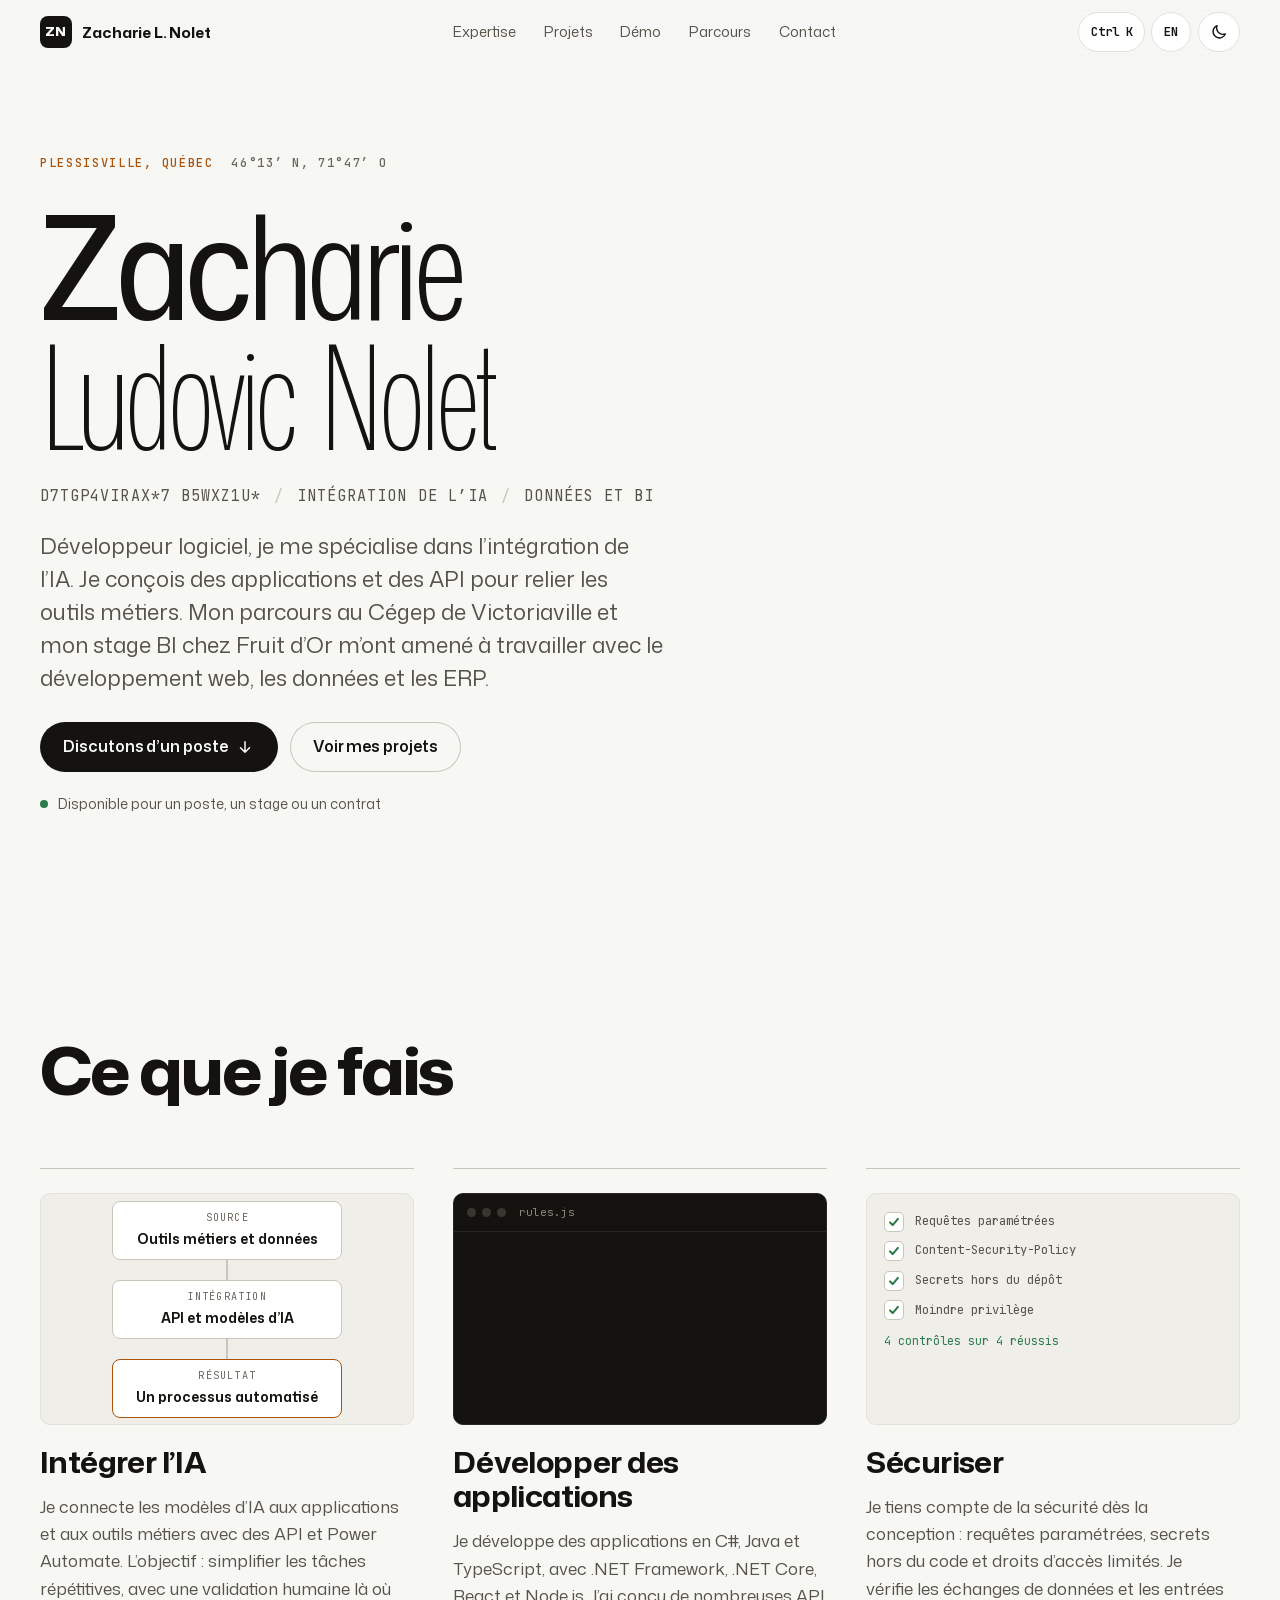
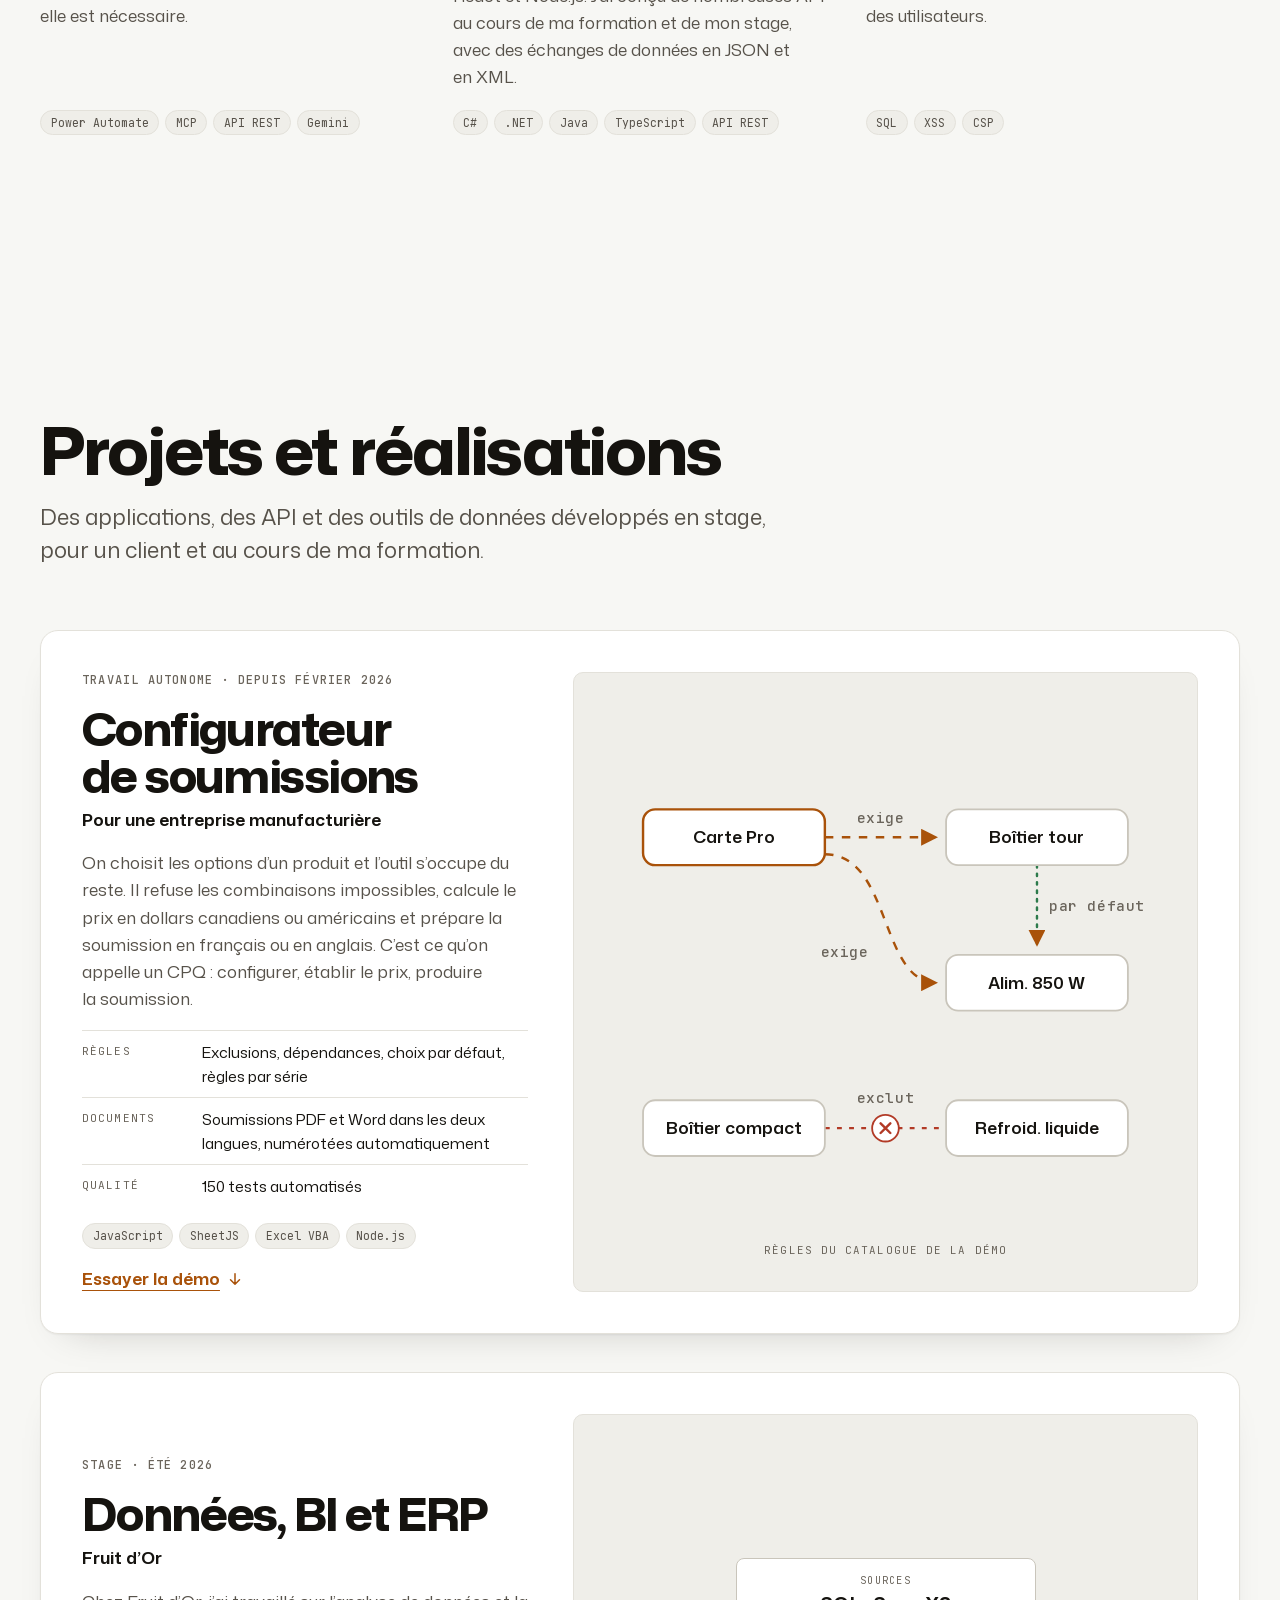
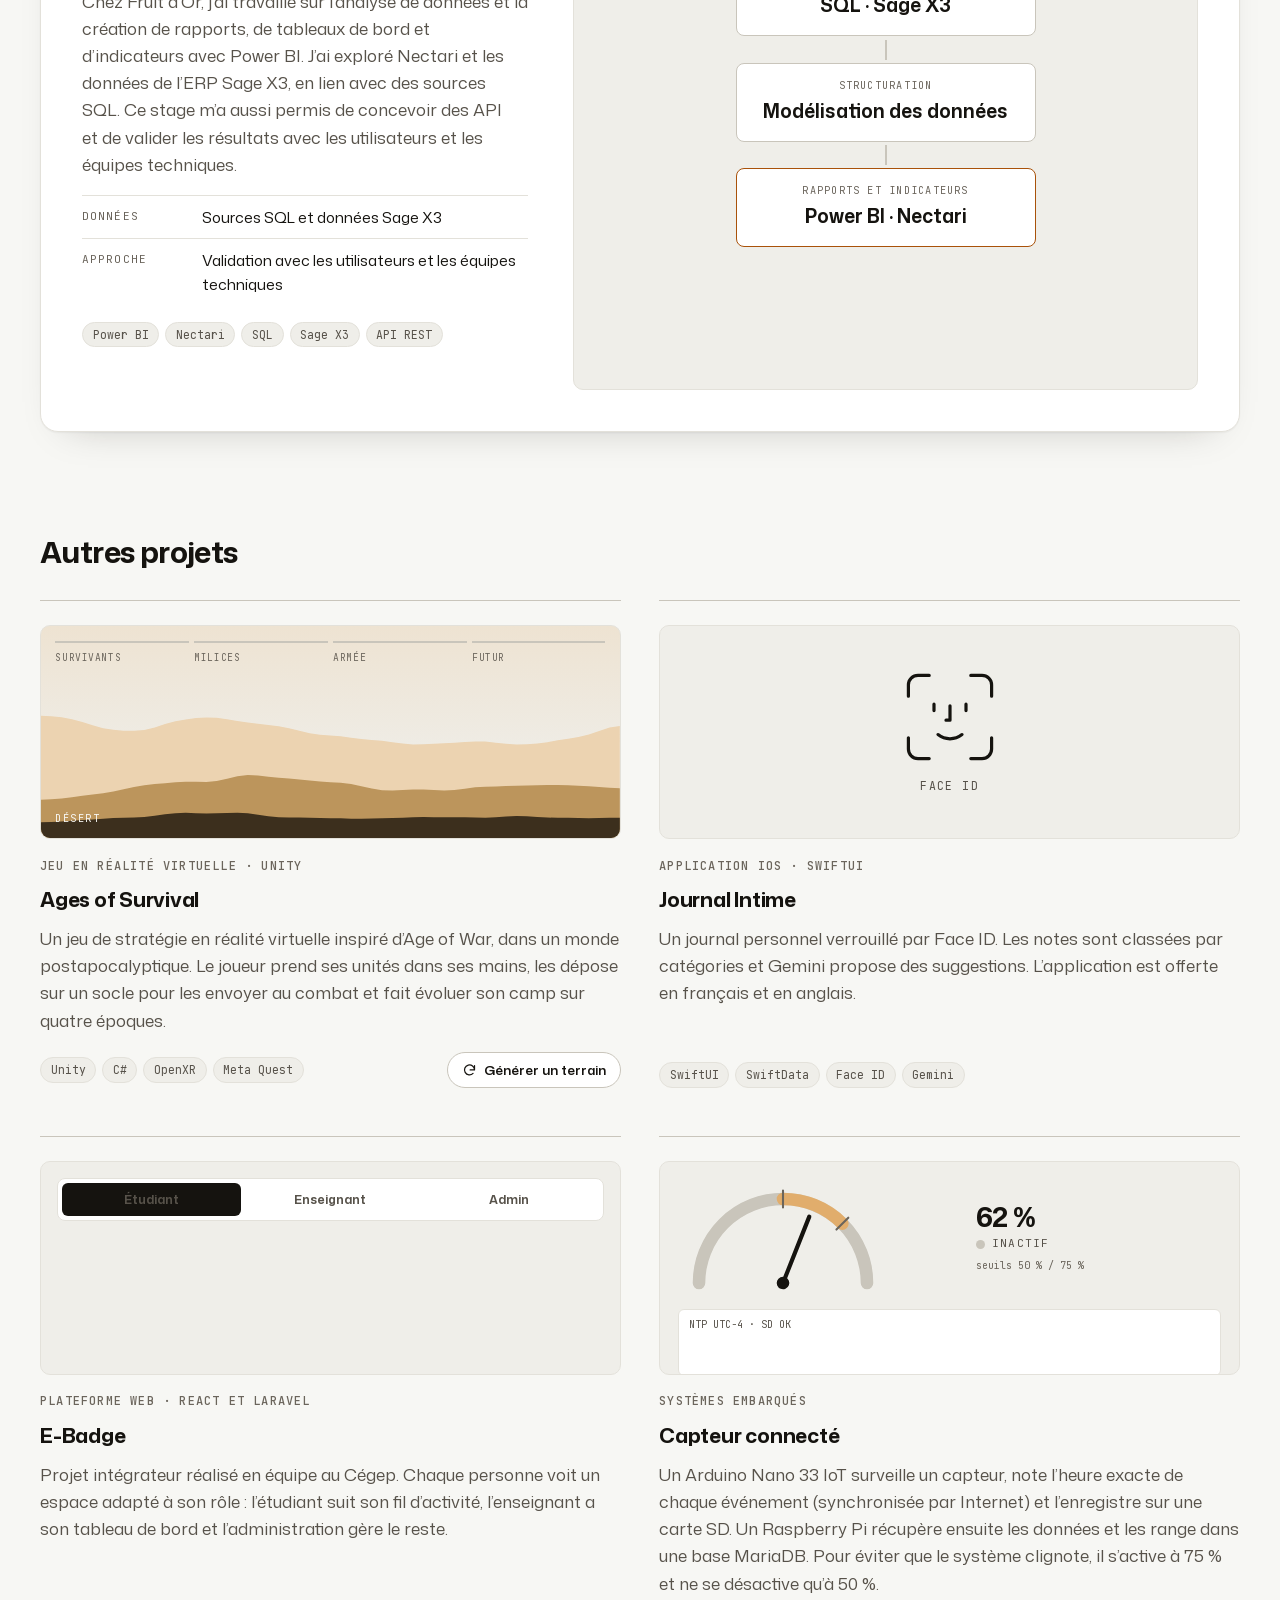
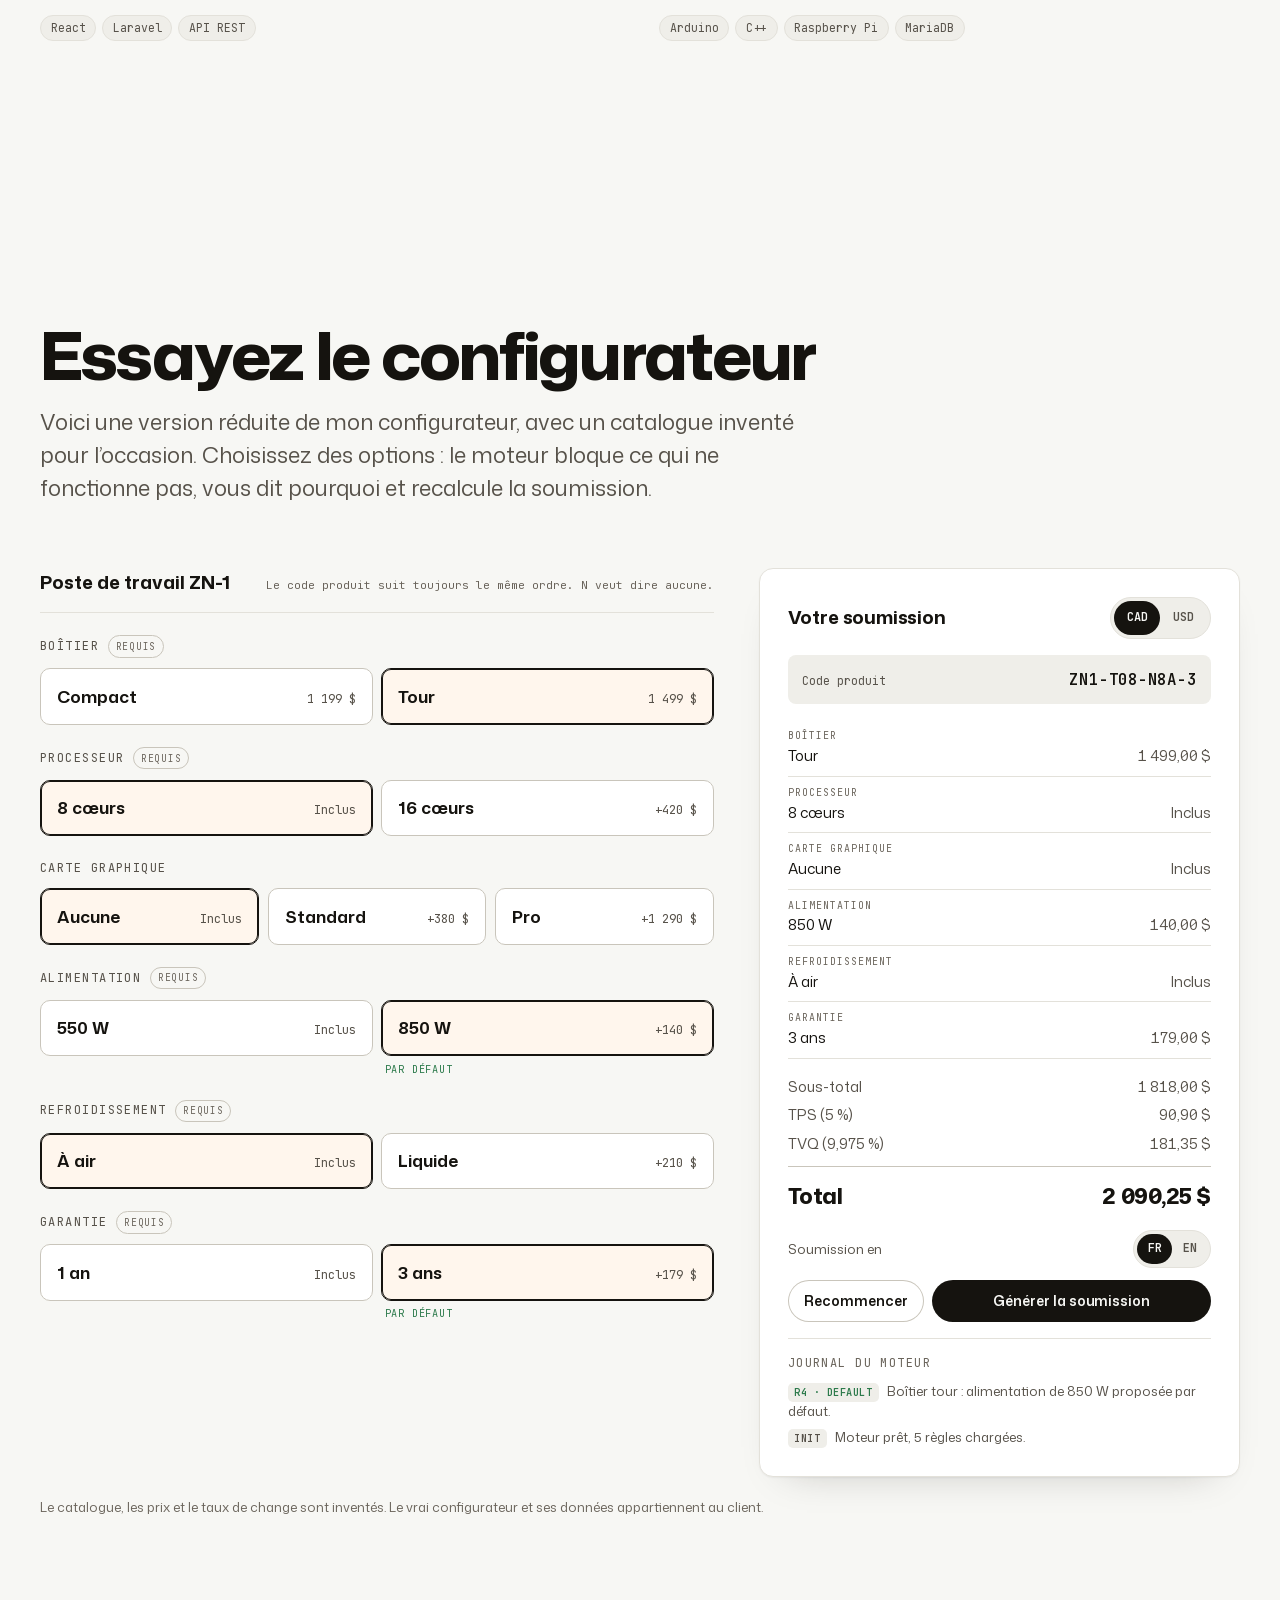
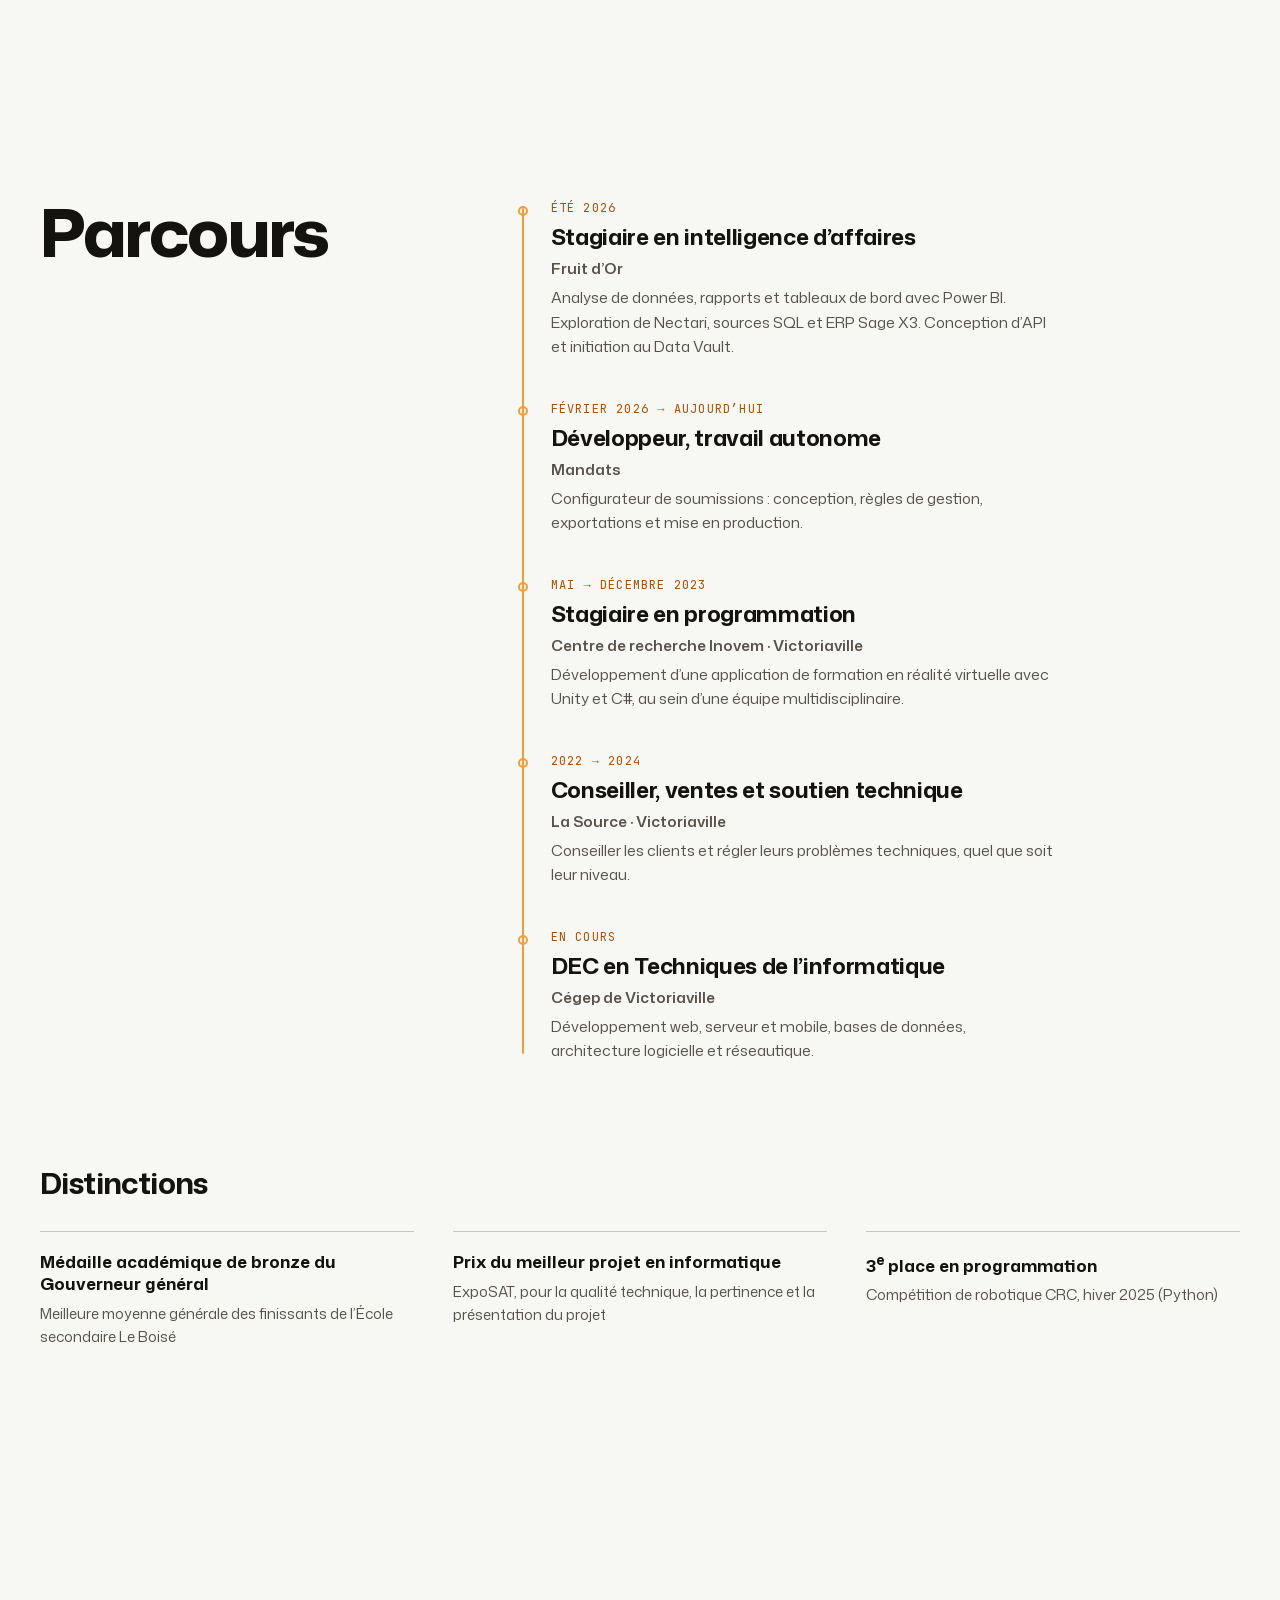
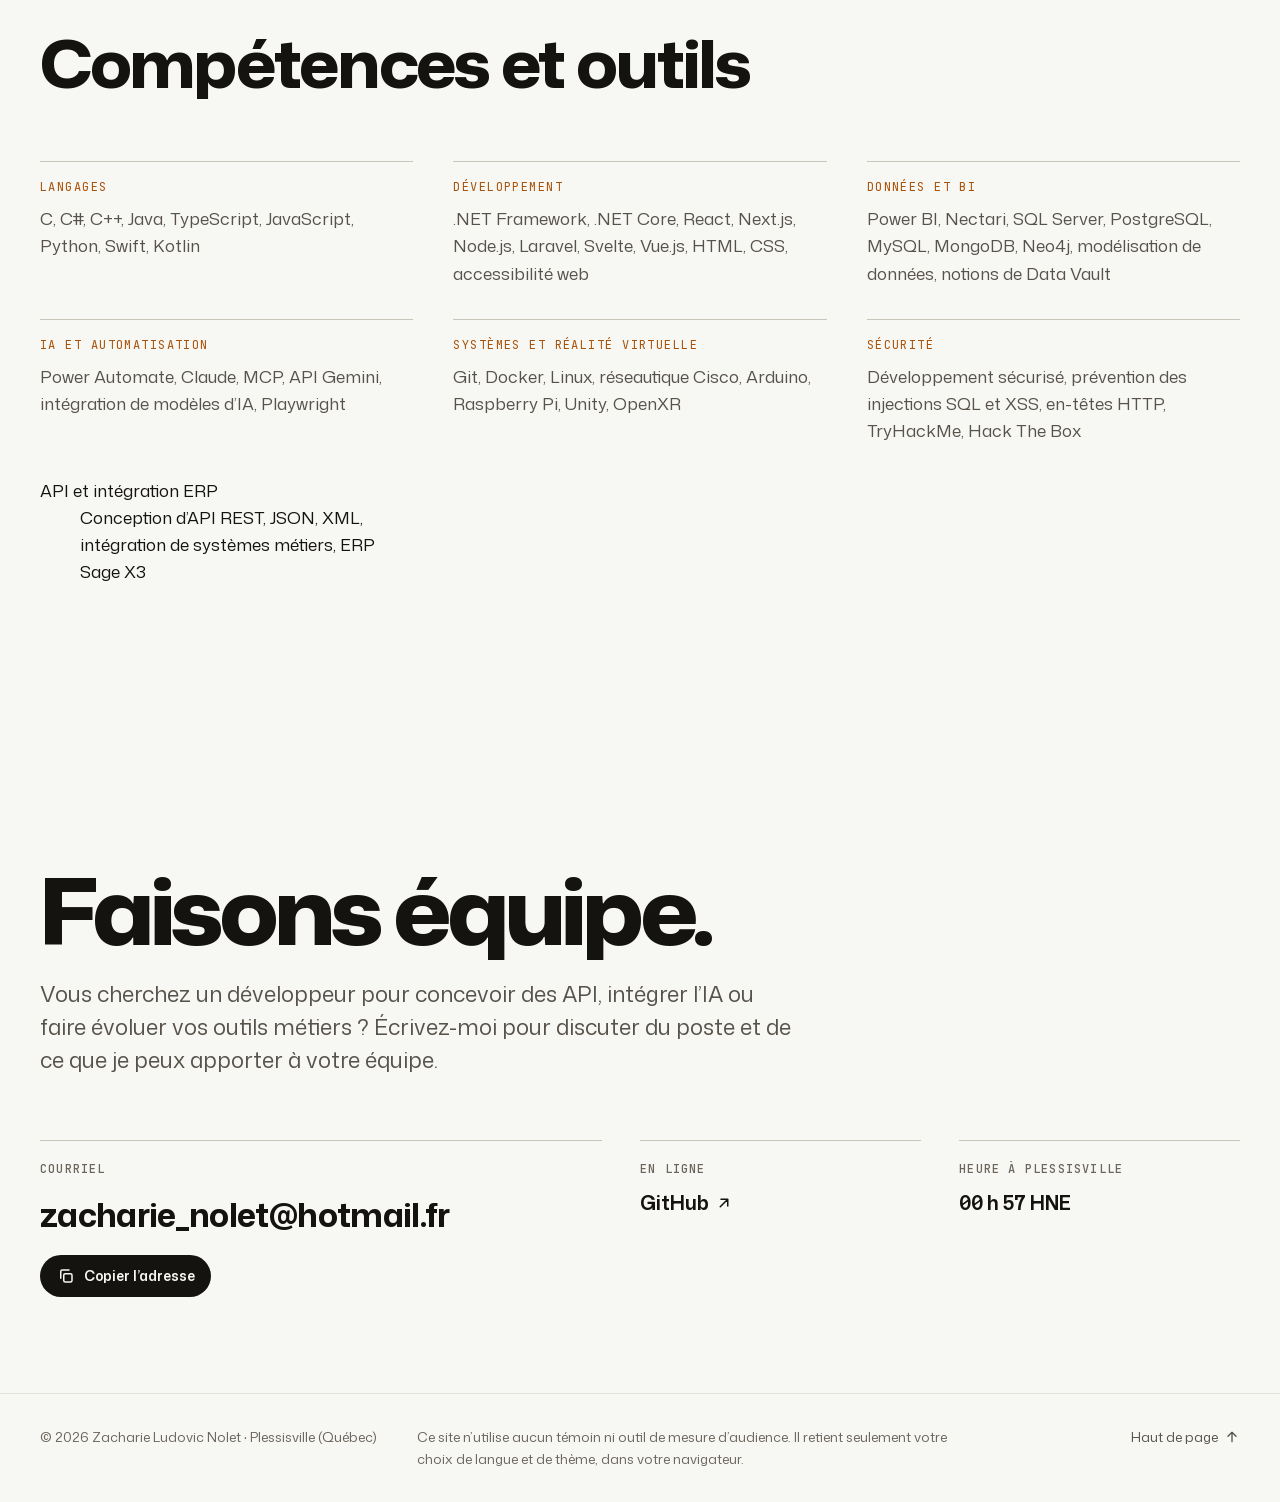
==== commit f82f056c: "Actualise le portfolio : stage BI, API et intégration IA" ====
--- a/index.html
+++ b/index.html
@@ -1,8 +1,8 @@
-<!doctype html><html lang="fr-CA"><head><meta charset="utf-8"><meta name="viewport" content="width=device-width,initial-scale=1,viewport-fit=cover"><meta http-equiv="Content-Security-Policy" content="default-src 'self'; script-src 'self'; style-src 'self'; font-src 'self'; img-src 'self' data:; connect-src 'none'; object-src 'none'; base-uri 'self'; form-action 'none'; manifest-src 'self'; upgrade-insecure-requests"><meta name="referrer" content="strict-origin-when-cross-origin"><title>Zacharie Ludovic Nolet</title><meta name="description" content="Zacharie Ludovic Nolet, étudiant en Techniques de l’informatique au Cégep de Victoriaville et cofondateur de Gilbert. Développement d’applications, automatisation avec l’IA et cybersécurité. Disponible pour un stage, un contrat ou un mandat."><meta name="author" content="Zacharie Ludovic Nolet"><link rel="canonical" href="https://zacharienoletgit.github.io/"><meta name="color-scheme" content="light dark"><meta name="theme-color" content="#f7f7f4" media="(prefers-color-scheme: light)"><meta name="theme-color" content="#0d0c0a" media="(prefers-color-scheme: dark)"><meta property="og:type" content="profile"><meta property="og:locale" content="fr_CA"><meta property="og:locale:alternate" content="en_CA"><meta property="og:site_name" content="Zacharie Ludovic Nolet"><meta property="og:title" content="Zacharie Ludovic Nolet"><meta property="og:description" content="Développement d’applications, automatisation avec l’IA et cybersécurité. Disponible pour un stage, un contrat ou un mandat."><meta property="og:url" content="https://zacharienoletgit.github.io/"><meta property="og:image" content="https://zacharienoletgit.github.io/og-image.jpg"><meta property="og:image:width" content="1200"><meta property="og:image:height" content="630"><meta property="og:image:alt" content="Zacharie Ludovic Nolet, développement logiciel, automatisation avec l’IA et cybersécurité, Plessisville (Québec)"><meta name="twitter:card" content="summary_large_image"><link rel="icon" href="favicon.svg" type="image/svg+xml"><link rel="icon" href="favicon-32.png" type="image/png" sizes="32x32"><link rel="apple-touch-icon" href="apple-touch-icon.png"><link rel="manifest" href="site.webmanifest"><link rel="preload" href="fonts/mona-sans.woff2" as="font" type="font/woff2" crossorigin><link rel="stylesheet" href="style.css?v=9a97b237"><script src="theme.js?v=6c92ae1f"></script><script src="en.js?v=b0694afa" defer></script><script src="app.js?v=79f9f184" defer></script><script type="application/ld+json">{"@context":"https://schema.org","@type":"Person","name":"Zacharie Ludovic Nolet","url":"https://zacharienoletgit.github.io/","jobTitle":"Développeur","email":"mailto:zacharie_nolet@hotmail.fr","address":{"@type":"PostalAddress","addressLocality":"Plessisville","addressRegion":"QC","addressCountry":"CA"},"worksFor":{"@type":"Organization","name":"Gilbert"},"award":["Médaille académique de bronze du Gouverneur général","Prix du meilleur projet en informatique, ExpoSAT"],"knowsLanguage":["fr-CA","en-CA"],"sameAs":["https://github.com/zacharienoletGit"]}</script></head><body><a class="skip" href="#contenu" data-i18n="skip">Aller au contenu</a><div class="progress" aria-hidden="true"><span></span></div><header class="site-header" id="site-header"><div class="wrap bar"><a class="brand" href="#accueil" aria-label="Zacharie L. Nolet, retour en haut" data-i18n-attr="aria-label:brand.aria"><span class="brand-mark" aria-hidden="true">ZN</span> <span class="brand-name">Zacharie L. Nolet</span></a><nav class="nav" aria-label="Navigation principale" data-i18n-attr="aria-label:nav.aria"><a href="#expertise" data-i18n="nav.expertise">Expertise</a> <a href="#projets" data-i18n="nav.work">Projets</a> <a href="#demo" data-i18n="nav.demo">Démo</a> <a href="#parcours" data-i18n="nav.journey">Parcours</a> <a href="#contact" data-i18n="nav.contact">Contact</a></nav><div class="tools" data-requires-js><button class="tool tool-kbd" type="button" data-action="palette" aria-haspopup="dialog" aria-label="Ouvrir la palette de commandes" data-i18n-attr="aria-label:tools.palette"><kbd data-kbd>⌘K</kbd></button> <button class="tool tool-lang" type="button" data-action="lang" aria-label="Switch to English" lang="en"><span data-lang-label>EN</span></button> <button class="tool tool-theme" type="button" data-action="theme" aria-label="Changer de thème" data-i18n-attr="aria-label:tools.theme"><svg class="i-sun" viewBox="0 0 24 24" aria-hidden="true"><circle cx="12" cy="12" r="4"/><path d="M12 2v2M12 20v2M4.93 4.93l1.41 1.41M17.66 17.66l1.41 1.41M2 12h2M20 12h2M6.34 17.66l-1.41 1.41M19.07 4.93l-1.41 1.41"/></svg> <svg class="i-moon" viewBox="0 0 24 24" aria-hidden="true"><path d="M20.5 14.5A8.5 8.5 0 0 1 9.5 3.5a8.5 8.5 0 1 0 11 11Z"/></svg></button> <button class="tool tool-menu" type="button" data-action="palette" aria-haspopup="dialog" aria-label="Ouvrir le menu" data-i18n-attr="aria-label:tools.menu"><span data-i18n="nav.menu">Menu</span></button></div></div></header><main id="contenu"><section class="hero" id="accueil" aria-labelledby="hero-title"><div class="wrap hero-inner"><p class="hero-place"><span data-i18n="hero.place">Plessisville, Québec</span> <span class="coord">46°13′&nbsp;N, 71°47′&nbsp;<span data-i18n="hero.west">O</span></span></p><h1 class="hero-name" id="hero-title"><span class="sr-only">Zacharie Ludovic Nolet</span> <span class="name-visual" aria-hidden="true"><span class="line" data-kinetic>Zacharie</span> <span class="line" data-kinetic>Ludovic Nolet</span></span></h1><p class="disciplines"><span class="sr-only"><span data-i18n="hero.d1">Développement logiciel</span>, <span data-i18n="hero.d2">Automatisation avec l’IA</span>, <span data-i18n="hero.d3">Cybersécurité</span></span> <span class="disc-visual" aria-hidden="true"><span class="disc" data-scramble data-i18n="hero.d1">Développement logiciel</span> <span class="disc-sep">/</span> <span class="disc" data-scramble data-i18n="hero.d2">Automatisation avec l’IA</span> <span class="disc-sep">/</span> <span class="disc" data-scramble data-i18n="hero.d3">Cybersécurité</span></span></p><p class="lede hero-lede" data-i18n="hero.lede">Étudiant en Techniques de l’informatique au Cégep de Victoriaville et cofondateur de Gilbert, je développe des applications et j’automatise des tâches répétitives pour des PME. Je me dirige maintenant vers la cybersécurité.</p><div class="hero-actions"><a class="btn btn-primary" href="#projets"><span data-i18n="hero.cta1">Voir mes projets</span><svg class="i" viewBox="0 0 24 24" aria-hidden="true"><path d="M12 5v14M6 13l6 6 6-6"/></svg></a><a class="btn btn-ghost" href="#contact"><span data-i18n="hero.cta2">Me joindre</span></a></div><p class="status"><span class="status-dot" aria-hidden="true"></span><span data-i18n="hero.status">Disponible pour un stage, un contrat ou un mandat</span></p></div></section><section class="manifesto" id="manifeste" aria-labelledby="man-title"><div class="manifesto-sticky"><div class="wrap"><h2 class="band-label" id="man-title" data-i18n="man.label">Pourquoi Gilbert</h2><p class="manifesto-text" data-words data-i18n="man.text">Le cheval de trait a été le premier outil à alléger le gros ouvrage. Il a libéré les gens pour le travail qui demande du jugement. <em>Aujourd’hui, l’IA peut jouer ce rôle.</em> Le mien, c’est de la rendre utile sans compliquer la vie de personne.</p><p class="manifesto-sign" data-i18n="man.sign">C’est l’idée à l’origine de Gilbert, l’entreprise que j’ai cofondée avec mon associé.</p></div></div></section><section class="section" id="expertise" aria-labelledby="exp-title"><div class="wrap"><h2 class="h2 section-title" id="exp-title" data-i18n="exp.title">Ce que je fais</h2><div class="exp-grid"><article class="exp"><div class="viz viz-flow" aria-hidden="true"><div class="flow-node"><span class="flow-k" data-i18n="viz.flow.k1">Déclencheur</span><span class="flow-v" data-i18n="viz.flow.v1">Lundi, 7&nbsp;h&nbsp;57</span></div><div class="flow-wire"><i></i></div><div class="flow-node"><span class="flow-k" data-i18n="viz.flow.k2">Agent IA</span><span class="flow-v" data-i18n="viz.flow.v2">Veille et rédaction</span></div><div class="flow-wire"><i></i></div><div class="flow-node flow-out"><span class="flow-k" data-i18n="viz.flow.k3">Résultat</span><span class="flow-v" data-i18n="viz.flow.v3">2 publications prêtes</span></div></div><h3 class="h3" data-i18n="exp.c1.title">Automatiser avec l’IA</h3><p data-i18n="exp.c1.body">Je branche des modèles d’IA sur les outils que vous utilisez déjà pour trier des courriels, rédiger des brouillons ou produire des rapports. Vous voyez ce que l’outil fait et vous gardez la décision finale.</p><ul class="chips"><li>Claude</li><li>MCP</li><li>API REST</li><li>Playwright</li></ul></article><article class="exp"><div class="viz viz-code" aria-hidden="true"><div class="code-bar"><i></i><i></i><i></i><span>rules.js</span></div><pre class="code"><code><span class="ln"><span class="kw">function</span> <span class="fn">stateOf</span>(opt, sel) {</span>
+<!doctype html><html lang="fr-CA"><head><meta charset="utf-8"><meta name="viewport" content="width=device-width,initial-scale=1,viewport-fit=cover"><meta http-equiv="Content-Security-Policy" content="default-src 'self'; script-src 'self'; style-src 'self'; font-src 'self'; img-src 'self' data:; connect-src 'none'; object-src 'none'; base-uri 'self'; form-action 'none'; manifest-src 'self'; upgrade-insecure-requests"><meta name="referrer" content="strict-origin-when-cross-origin"><title>Zacharie Ludovic Nolet</title><meta name="description" content="Zacharie Ludovic Nolet, développeur logiciel spécialisé en intégration de l’IA. Applications, API REST, C#, .NET, Java, Power BI et expérience ERP chez Fruit d’Or. Disponible pour un poste, un stage ou un contrat."><meta name="author" content="Zacharie Ludovic Nolet"><link rel="canonical" href="https://zacharienoletgit.github.io/"><meta name="color-scheme" content="light dark"><meta name="theme-color" content="#f7f7f4" media="(prefers-color-scheme: light)"><meta name="theme-color" content="#0d0c0a" media="(prefers-color-scheme: dark)"><meta property="og:type" content="profile"><meta property="og:locale" content="fr_CA"><meta property="og:locale:alternate" content="en_CA"><meta property="og:site_name" content="Zacharie Ludovic Nolet"><meta property="og:title" content="Zacharie Ludovic Nolet"><meta property="og:description" content="Zacharie Ludovic Nolet, développeur logiciel spécialisé en intégration de l’IA. Applications, API REST, C#, .NET, Java, Power BI et expérience ERP chez Fruit d’Or. Disponible pour un poste, un stage ou un contrat."><meta property="og:url" content="https://zacharienoletgit.github.io/"><meta property="og:image" content="https://zacharienoletgit.github.io/og-image.jpg"><meta property="og:image:width" content="1200"><meta property="og:image:height" content="630"><meta property="og:image:alt" content="Zacharie Ludovic Nolet, développement logiciel, automatisation avec l’IA et cybersécurité, Plessisville (Québec)"><meta name="twitter:card" content="summary_large_image"><link rel="icon" href="favicon.svg" type="image/svg+xml"><link rel="icon" href="favicon-32.png" type="image/png" sizes="32x32"><link rel="apple-touch-icon" href="apple-touch-icon.png"><link rel="manifest" href="site.webmanifest"><link rel="preload" href="fonts/mona-sans.woff2" as="font" type="font/woff2" crossorigin><link rel="stylesheet" href="style.css?v=304ca15b"><script src="theme.js?v=6c92ae1f"></script><script src="en.js?v=d755fb40" defer></script><script src="app.js?v=79f9f184" defer></script><script type="application/ld+json">{"@context":"https://schema.org","@type":"Person","name":"Zacharie Ludovic Nolet","url":"https://zacharienoletgit.github.io/","jobTitle":"Développeur logiciel spécialisé en intégration de l’IA","email":"mailto:zacharie_nolet@hotmail.fr","address":{"@type":"PostalAddress","addressLocality":"Plessisville","addressRegion":"QC","addressCountry":"CA"},"award":["Médaille académique de bronze du Gouverneur général","Prix du meilleur projet en informatique, ExpoSAT"],"knowsLanguage":["fr-CA","en-CA"],"sameAs":["https://github.com/zacharienoletGit"],"knowsAbout":["API REST","C#",".NET","Java","Intégration de l’IA","Power BI","ERP"]}</script></head><body><a class="skip" href="#contenu" data-i18n="skip">Aller au contenu</a><div class="progress" aria-hidden="true"><span></span></div><header class="site-header" id="site-header"><div class="wrap bar"><a class="brand" href="#accueil" aria-label="Zacharie L. Nolet, retour en haut" data-i18n-attr="aria-label:brand.aria"><span class="brand-mark" aria-hidden="true">ZN</span> <span class="brand-name">Zacharie L. Nolet</span></a><nav class="nav" aria-label="Navigation principale" data-i18n-attr="aria-label:nav.aria"><a href="#expertise" data-i18n="nav.expertise">Expertise</a> <a href="#projets" data-i18n="nav.work">Projets</a> <a href="#demo" data-i18n="nav.demo">Démo</a> <a href="#parcours" data-i18n="nav.journey">Parcours</a> <a href="#contact" data-i18n="nav.contact">Contact</a></nav><div class="tools" data-requires-js><button class="tool tool-kbd" type="button" data-action="palette" aria-haspopup="dialog" aria-label="Ouvrir la palette de commandes" data-i18n-attr="aria-label:tools.palette"><kbd data-kbd>⌘K</kbd></button> <button class="tool tool-lang" type="button" data-action="lang" aria-label="Switch to English" lang="en"><span data-lang-label>EN</span></button> <button class="tool tool-theme" type="button" data-action="theme" aria-label="Changer de thème" data-i18n-attr="aria-label:tools.theme"><svg class="i-sun" viewBox="0 0 24 24" aria-hidden="true"><circle cx="12" cy="12" r="4"/><path d="M12 2v2M12 20v2M4.93 4.93l1.41 1.41M17.66 17.66l1.41 1.41M2 12h2M20 12h2M6.34 17.66l-1.41 1.41M19.07 4.93l-1.41 1.41"/></svg> <svg class="i-moon" viewBox="0 0 24 24" aria-hidden="true"><path d="M20.5 14.5A8.5 8.5 0 0 1 9.5 3.5a8.5 8.5 0 1 0 11 11Z"/></svg></button> <button class="tool tool-menu" type="button" data-action="palette" aria-haspopup="dialog" aria-label="Ouvrir le menu" data-i18n-attr="aria-label:tools.menu"><span data-i18n="nav.menu">Menu</span></button></div></div></header><main id="contenu"><section class="hero" id="accueil" aria-labelledby="hero-title"><div class="wrap hero-inner"><p class="hero-place"><span data-i18n="hero.place">Plessisville, Québec</span> <span class="coord">46°13′&nbsp;N, 71°47′&nbsp;<span data-i18n="hero.west">O</span></span></p><h1 class="hero-name" id="hero-title"><span class="sr-only">Zacharie Ludovic Nolet</span> <span class="name-visual" aria-hidden="true"><span class="line" data-kinetic>Zacharie</span> <span class="line" data-kinetic>Ludovic Nolet</span></span></h1><p class="disciplines"><span class="sr-only"><span data-i18n="hero.d1">Développement logiciel</span>, <span data-i18n="hero.d2">Intégration de l’IA</span>, <span data-i18n="hero.d3">Données et BI</span></span> <span class="disc-visual" aria-hidden="true"><span class="disc" data-scramble data-i18n="hero.d1">Développement logiciel</span> <span class="disc-sep">/</span> <span class="disc" data-scramble data-i18n="hero.d2">Intégration de l’IA</span> <span class="disc-sep">/</span> <span class="disc" data-scramble data-i18n="hero.d3">Données et BI</span></span></p><p class="lede hero-lede" data-i18n="hero.lede">Développeur logiciel, je me spécialise dans l’intégration de l’IA. Je conçois des applications et des API pour relier les outils métiers. Mon parcours au Cégep de Victoriaville et mon stage BI chez Fruit d’Or m’ont amené à travailler avec le développement web, les données et les ERP.</p><div class="hero-actions"><a class="btn btn-primary" href="#contact"><span data-i18n="hero.cta1">Discutons d’un poste</span><svg class="i" viewBox="0 0 24 24" aria-hidden="true"><path d="M12 5v14M6 13l6 6 6-6"/></svg></a><a class="btn btn-ghost" href="#projets"><span data-i18n="hero.cta2">Voir mes projets</span></a></div><p class="status"><span class="status-dot" aria-hidden="true"></span><span data-i18n="hero.status">Disponible pour un poste, un stage ou un contrat</span></p></div></section><section class="section" id="expertise" aria-labelledby="exp-title"><div class="wrap"><h2 class="h2 section-title" id="exp-title" data-i18n="exp.title">Ce que je fais</h2><div class="exp-grid"><article class="exp"><div class="viz viz-flow" aria-hidden="true"><div class="flow-node"><span class="flow-k" data-i18n="viz.flow.k1">Source</span><span class="flow-v" data-i18n="viz.flow.v1">Outils métiers et données</span></div><div class="flow-wire"><i></i></div><div class="flow-node"><span class="flow-k" data-i18n="viz.flow.k2">Intégration</span><span class="flow-v" data-i18n="viz.flow.v2">API et modèles d’IA</span></div><div class="flow-wire"><i></i></div><div class="flow-node flow-out"><span class="flow-k" data-i18n="viz.flow.k3">Résultat</span><span class="flow-v" data-i18n="viz.flow.v3">Un processus automatisé</span></div></div><h3 class="h3" data-i18n="exp.c1.title">Intégrer l’IA</h3><p data-i18n="exp.c1.body">Je connecte les modèles d’IA aux applications et aux outils métiers avec des API et Power Automate. L’objectif : simplifier les tâches répétitives, avec une validation humaine là où elle est nécessaire.</p><ul class="chips"><li>Power Automate</li><li>MCP</li><li>API REST</li><li>Gemini</li></ul></article><article class="exp"><div class="viz viz-code" aria-hidden="true"><div class="code-bar"><i></i><i></i><i></i><span>rules.js</span></div><pre class="code"><code><span class="ln"><span class="kw">function</span> <span class="fn">stateOf</span>(opt, sel) {</span>
 <span class="ln">  <span class="kw">if</span> (<span class="fn">excludes</span>(opt, sel))</span>
 <span class="ln">    <span class="kw">return</span> <span class="st">"DISABLED"</span>;</span>
 <span class="ln">  <span class="kw">if</span> (sel.<span class="fn">has</span>(opt.key))</span>
 <span class="ln">    <span class="kw">return</span> <span class="st">"SELECTED"</span>;</span>
 <span class="ln">  <span class="kw">return</span> opt.isDefault</span>
 <span class="ln">    ? <span class="st">"DEFAULT"</span> : <span class="st">"AVAILABLE"</span>;</span>
-<span class="ln">}</span></code></pre></div><h3 class="h3" data-i18n="exp.c2.title">Développer des applications</h3><p data-i18n="exp.c2.body">Des sites et des applications web en TypeScript, React et Node.js, des applications iOS en SwiftUI et des expériences en réalité virtuelle avec Unity. Je teste ce que je livre.</p><ul class="chips"><li>TypeScript</li><li>React</li><li>Node.js</li><li>SwiftUI</li><li>Unity</li></ul></article><article class="exp"><div class="viz viz-audit" aria-hidden="true"><ul class="audit"><li><span class="audit-box"><svg viewBox="0 0 16 16"><path d="M3.5 8.5l3 3 6-7"/></svg></span><span data-i18n="viz.audit.1">Requêtes paramétrées</span></li><li><span class="audit-box"><svg viewBox="0 0 16 16"><path d="M3.5 8.5l3 3 6-7"/></svg></span><span>Content-Security-Policy</span></li><li><span class="audit-box"><svg viewBox="0 0 16 16"><path d="M3.5 8.5l3 3 6-7"/></svg></span><span data-i18n="viz.audit.3">Secrets hors du dépôt</span></li><li><span class="audit-box"><svg viewBox="0 0 16 16"><path d="M3.5 8.5l3 3 6-7"/></svg></span><span data-i18n="viz.audit.4">Moindre privilège</span></li></ul><p class="audit-foot" data-i18n="viz.audit.foot">4 contrôles sur 4 réussis</p></div><h3 class="h3" data-i18n="exp.c3.title">Sécuriser</h3><p data-i18n="exp.c3.body">J’écris du code en pensant à la façon dont on pourrait l’attaquer&nbsp;: requêtes paramétrées, secrets hors du code, en-têtes de sécurité. Je prépare cet automne la certification CEH (Certified Ethical Hacker) d’EC-Council.</p><ul class="chips"><li>CEH</li><li>XSS</li><li>CSP</li></ul></article></div></div></section><section class="section section-work" id="projets" aria-labelledby="work-title"><div class="wrap"><div class="section-head"><h2 class="h2" id="work-title" data-i18n="work.title">Projets</h2><p class="lede" data-i18n="work.lede">Des outils qui servent pour de vrai, une entreprise en démarrage et quelques projets d’école dont je suis fier.</p></div><div class="stack"><article class="feature" aria-labelledby="f1-title"><div class="feature-text"><p class="meta" data-i18n="f1.meta">Travail autonome · depuis février 2026</p><h3 class="feature-title" id="f1-title" data-i18n="f1.title">Configurateur de soumissions</h3><p class="feature-sub" data-i18n="f1.sub">Pour une entreprise manufacturière</p><p data-i18n="f1.body">On choisit les options d’un produit et l’outil s’occupe du reste. Il refuse les combinaisons impossibles, calcule le prix en dollars canadiens ou américains et prépare la soumission en français ou en anglais. C’est ce qu’on appelle un CPQ&nbsp;: configurer, établir le prix, produire la soumission.</p><dl class="facts"><div><dt data-i18n="f1.k1">Règles</dt><dd data-i18n="f1.v1">Exclusions, dépendances, choix par défaut, règles par série</dd></div><div><dt data-i18n="f1.k2">Documents</dt><dd data-i18n="f1.v2">Soumissions PDF et Word dans les deux langues, numérotées automatiquement</dd></div><div><dt data-i18n="f1.k3">Qualité</dt><dd data-i18n="f1.v3">150 tests automatisés</dd></div></dl><ul class="chips"><li>JavaScript</li><li>SheetJS</li><li>Excel VBA</li><li>Node.js</li></ul><a class="link-arrow" href="#demo"><span data-i18n="f1.cta">Essayer la démo</span><svg class="i" viewBox="0 0 24 24" aria-hidden="true"><path d="M12 5v14M6 13l6 6 6-6"/></svg></a></div><div class="feature-viz viz viz-graph" aria-hidden="true"><svg class="graph" viewBox="0 0 420 330"><defs><marker id="arw" viewBox="0 0 10 10" refX="9" refY="5" markerWidth="7" markerHeight="7" orient="auto-start-reverse"><path d="M0 0L10 5L0 10z" class="mk"/></marker></defs><path class="edge edge-req" d="M160 53 H252" marker-end="url(#arw)"/><path class="edge edge-req" d="M160 67 C 215 67, 205 173, 252 173" marker-end="url(#arw)"/><path class="edge edge-def" d="M335 76 V 142" marker-end="url(#arw)"/><path class="edge edge-exc" d="M160 293 H260"/><g class="x-mark" transform="translate(210 293)"><circle r="11"/><path d="M-4 -4L4 4M4 -4L-4 4"/></g><text class="elabel" x="206" y="41" text-anchor="middle" data-i18n="g.req">exige</text><text class="elabel" x="196" y="152" text-anchor="end" data-i18n="g.req">exige</text><text class="elabel" x="345" y="114" data-i18n="g.def">par défaut</text><text class="elabel" x="210" y="272" text-anchor="middle" data-i18n="g.exc">exclut</text><g class="node node-hot"><rect x="10" y="30" width="150" height="46" rx="10"/><text x="85" y="58" text-anchor="middle" data-i18n="g.pro">Carte Pro</text></g><g class="node"><rect x="260" y="30" width="150" height="46" rx="10"/><text x="335" y="58" text-anchor="middle" data-i18n="g.tour">Boîtier tour</text></g><g class="node"><rect x="260" y="150" width="150" height="46" rx="10"/><text x="335" y="178" text-anchor="middle" data-i18n="g.psu">Alim. 850 W</text></g><g class="node"><rect x="10" y="270" width="150" height="46" rx="10"/><text x="85" y="298" text-anchor="middle" data-i18n="g.compact">Boîtier compact</text></g><g class="node"><rect x="260" y="270" width="150" height="46" rx="10"/><text x="335" y="298" text-anchor="middle" data-i18n="g.liquid">Refroid. liquide</text></g></svg><p class="viz-caption" data-i18n="g.caption">Règles du catalogue de la démo</p></div></article><article class="feature" aria-labelledby="f2-title"><div class="feature-text"><p class="meta" data-i18n="f2.meta">Entreprise · 2026</p><h3 class="feature-title" id="f2-title">Gilbert</h3><p class="feature-sub" data-i18n="f2.sub">Automatisation avec l’IA pour les PME</p><p data-i18n="f2.body">Avec mon associé, j’ai fondé Gilbert pour aider les PME d’ici à confier leurs tâches répétitives à l’IA. On commence par une tâche qui fait perdre du temps chaque semaine, on la confie à un outil fiable, et la décision finale reste toujours au client.</p><dl class="facts"><div><dt data-i18n="f2.k1">Rôle</dt><dd data-i18n="f2.v1">Cofondateur et développeur</dd></div><div><dt data-i18n="f2.k2">Région</dt><dd>Plessisville, Centre-du-Québec</dd></div></dl><ul class="chips"><li>Claude</li><li>MCP</li><li>API REST</li><li>Node.js</li></ul></div><div class="feature-viz gilbert-panel"><div class="gilbert-logo"><svg role="img" aria-label="Gilbert — Solutions IA" focusable="false" xmlns="http://www.w3.org/2000/svg" viewBox="18.42 2.18 804.27 295.69"><path fill="#F3F1EA" d="M53.17 200.3Q55.75 183.91 61.55 168.26L84.56 106.03Q91.95 85.89 109.95 74.03Q127.82 62.15 149.28 63.09L166.47 63.84Q168.12 63.94 168.21 62.29Q168.23 62.15 168.13 61.86Q166.62 54.87 167.64 47.68Q169.85 31.93 182.08 21.75Q184.72 26.55 185.92 31.84Q186.07 32.69 186.6 32.9Q187.1 33.25 187.82 33.08Q188.54 32.9 188.88 32.4Q194.99 23.43 204.75 18.02Q207.19 27.22 205.85 36.72Q203.47 53.68 190.97 64.8Q190.34 65.33 190.3 65.91Q190.25 66.5 190.78 67.12Q191.02 67.43 191.29 67.47Q197.07 70.64 200.55 76.39L262.92 178.16Q267.65 185.88 265.59 194.59Q263.52 203.43 255.93 208.18L239.83 218.37Q232.84 222.79 224.98 219.61L159.35 193.22L158.95 193.16L142.37 191.94Q138.26 191.64 135.46 194.84Q132.79 198.07 133.75 202.08L141.2 232.74L139.44 232.49L134.86 231.57L125.44 229.7L120.9 228.5L116.23 227.29L111.71 225.97L107.05 224.62L102.55 223.16L98.07 221.56L93.59 219.96L89.13 218.22L84.69 216.35L80.38 214.5L76.09 212.52L71.67 210.51L67.4 208.39L63.28 206.15L59.05 203.75L54.96 201.38ZM153.1 282.02 47.91 267.24 50.28 231.72 54.26 233.94 59.05 236.28 63.84 238.61 68.65 240.81 73.48 242.87 78.45 244.96 83.44 246.9 88.44 248.71 98.49 252.06 103.53 253.6 108.73 255.03 113.79 256.43 119.01 257.72 124.11 258.85 129.36 259.86 134.62 260.88 139.76 261.74 145.05 262.49 148.46 262.83ZM201 101.78 201.1 111.89 211.21 111.79 211.11 101.68Z"></path><path fill="#C8F04A" d="M38.31 219.38C34.18 216.46 33.03 210.83 35.69 206.52C38.34 202.21 43.88 200.71 48.35 203.08C81.6 223.51 119.08 236.07 157.93 239.8C163.21 240.31 167.07 245.01 166.56 250.28C166.04 255.56 161.35 259.43 156.07 258.91C114.32 254.88 74.04 241.36 38.31 219.38Z"></path><path fill="#C8F04A" d="M201 101.78 211.11 101.68 211.21 111.79 201.1 111.89 201 101.78Z"></path><path fill="#F3F1EA" d="M391.96 147.51Q368.24 147.51 356.12 135.92Q344 124.32 344 100.61Q344 85.06 350.06 74.65Q356.25 64.24 367.85 58.97Q379.44 53.83 395.91 53.83Q405.79 53.83 414.49 55.94Q423.18 58.05 429.77 62.27Q436.36 66.35 440.05 72.67Q443.74 79 443.74 87.43H419.63Q419.63 83.87 417.78 81.11Q415.94 78.34 412.77 76.36Q409.61 74.52 405.53 73.6Q401.44 72.67 396.83 72.67Q390.11 72.67 384.97 74.39Q379.84 75.97 376.28 79.26Q372.85 82.42 371.01 87.17Q369.3 91.91 369.3 98.23V103.11Q369.3 111.81 372.2 117.47Q375.23 123 381.15 125.9Q387.08 128.67 395.65 128.67Q402.76 128.67 408.16 126.82Q413.57 125.11 416.6 121.69Q419.76 118.26 419.76 113.52V112.73H393.14V95.99H443.74V145.93H429.38L427.14 136.05Q422.79 139.87 417.52 142.5Q412.12 145.01 405.79 146.32Q399.6 147.51 391.96 147.51ZM579.18 147.51Q572.06 147.51 565.87 144.74Q559.81 141.98 555.86 135.92H554.94L553.22 145.93H534.91V50.54H557.31V84.01H558.23Q560.6 80.98 564.03 78.87Q567.32 76.89 571.4 75.84Q575.36 74.91 579.7 74.91Q588.8 74.91 595.65 78.74Q602.5 82.69 606.32 90.72Q610.27 98.76 610.27 111.15Q610.27 123.53 606.45 131.57Q602.63 139.6 595.65 143.56Q588.66 147.51 579.18 147.51ZM659.28 147.51Q646.77 147.51 637.68 143.69Q628.58 139.74 623.84 131.7Q618.97 123.66 618.97 111.15Q618.97 98.89 623.71 90.86Q628.45 82.82 637.41 78.87Q646.24 74.91 658.36 74.91Q670.75 74.91 679.44 78.74Q688.01 82.56 692.48 90.46Q696.96 98.37 696.96 110.75V115.63H641.89Q642.16 121.16 644 124.98Q645.84 128.67 649.67 130.51Q653.49 132.49 659.28 132.49Q662.71 132.49 665.48 131.7Q668.24 130.91 670.35 129.46Q672.33 128.01 673.51 125.9Q674.57 123.79 674.57 121.29H696.96Q696.96 127.48 694.33 132.49Q691.69 137.37 686.69 140.66Q681.81 143.95 674.83 145.8Q667.85 147.51 659.28 147.51ZM791.69 147.51Q784.18 147.51 779.18 145.53Q774.17 143.43 771.67 139.21Q769.03 134.86 769.03 128.14V92.44H758.49V76.5H769.82L774.3 56.07H791.56V76.5H806.85V92.44H791.56V123.14Q791.56 127.22 793.14 129.46Q794.86 131.57 799.47 131.57H806.85V145.27Q805.13 145.8 802.37 146.46Q799.6 146.98 796.7 147.25Q793.8 147.51 791.69 147.51ZM497.23 145.93V50.54H519.76V145.93ZM708.82 145.93V76.5H727.27L728.85 87.56H729.77Q731.48 83.74 734.12 80.84Q736.75 77.94 740.31 76.36Q743.87 74.78 748.22 74.78Q750.72 74.78 752.7 75.31Q754.8 75.7 756.12 76.23V95.2H747.82Q743.47 95.2 740.31 96.52Q737.28 97.71 735.3 100.08Q733.2 102.45 732.27 105.74Q731.35 109.04 731.35 113.12V145.93ZM459.68 145.93V76.5H482.21V145.93ZM572.33 130.25Q577.73 130.25 581.15 128.27Q584.45 126.3 586.03 122.48Q587.48 118.52 587.48 113.25V109.3Q587.48 103.9 586.03 100.08Q584.45 96.26 581.15 94.28Q577.73 92.17 572.46 92.17Q568.51 92.17 565.61 93.49Q562.71 94.81 560.86 97.18Q559.02 99.42 558.1 102.71Q557.18 106.14 557.18 110.09V112.46Q557.18 117.87 558.76 121.82Q560.47 125.77 563.76 128.01Q567.19 130.25 572.33 130.25ZM642.02 103.37H673.78Q673.78 100.08 672.72 97.58Q671.67 95.07 669.69 93.36Q667.85 91.65 665.08 90.86Q662.45 90.07 659.02 90.07Q653.88 90.07 650.32 91.65Q646.64 93.1 644.66 96.13Q642.68 99.16 642.02 103.37Z"></path><path fill="#C8F04A" d="M459.68 47.51H482.21V70.04H459.68Z"></path><path fill="#9FB0A5" d="M510.92 192.75Q509.15 192.75 507.87 192.09Q506.58 191.42 505.89 190.16Q505.2 188.9 505.2 187.21V178.79Q505.2 177.07 505.89 175.82Q506.58 174.58 507.87 173.91Q509.15 173.25 510.92 173.25Q512.69 173.25 513.98 173.91Q515.26 174.58 515.95 175.82Q516.64 177.07 516.64 178.76V187.21Q516.64 188.9 515.95 190.16Q515.26 191.42 513.98 192.09Q512.69 192.75 510.92 192.75ZM378.32 192.75Q376.55 192.75 375.27 192.09Q373.98 191.42 373.29 190.16Q372.6 188.9 372.6 187.21V178.79Q372.6 177.07 373.29 175.82Q373.98 174.58 375.27 173.91Q376.55 173.25 378.32 173.25Q380.09 173.25 381.38 173.91Q382.66 174.58 383.35 175.82Q384.04 177.07 384.04 178.76V187.21Q384.04 188.9 383.35 190.16Q382.66 191.42 381.38 192.09Q380.09 192.75 378.32 192.75ZM531.75 192.49V173.51H535.28L540.82 189.29Q540.77 188.54 540.69 187.5Q540.61 186.46 540.57 185.34Q540.53 184.22 540.53 183.31V173.51H543.13V192.49H539.6L534.09 176.71Q534.14 177.38 534.2 178.4Q534.27 179.41 534.31 180.5Q534.35 181.6 534.35 182.53V192.49ZM636.84 192.49 641.67 173.51H645.37L650.2 192.49H647.37L646.22 187.68H640.84L639.7 192.49ZM431.36 192.75Q428.63 192.75 427.15 191.26Q425.67 189.76 425.67 187.19V173.51H428.47V187.19Q428.47 188.62 429.19 189.45Q429.9 190.28 431.36 190.28Q432.79 190.28 433.52 189.45Q434.25 188.62 434.25 187.19V173.51H437.05V187.19Q437.05 189.76 435.57 191.26Q434.09 192.75 431.36 192.75ZM351.88 192.75Q349.95 192.75 348.58 192.11Q347.2 191.48 346.44 190.29Q345.69 189.11 345.69 187.47H348.47Q348.47 188.77 349.38 189.51Q350.29 190.25 351.9 190.25Q353.41 190.25 354.27 189.53Q355.13 188.8 355.13 187.52Q355.13 186.46 354.54 185.68Q353.96 184.9 352.87 184.61L350.47 183.91Q348.39 183.31 347.26 181.87Q346.13 180.43 346.13 178.42Q346.13 176.86 346.83 175.69Q347.54 174.52 348.84 173.87Q350.14 173.22 351.9 173.22Q354.5 173.22 356.08 174.63Q357.65 176.03 357.68 178.4H354.87Q354.87 177.15 354.07 176.44Q353.28 175.72 351.85 175.72Q350.47 175.72 349.69 176.38Q348.91 177.05 348.91 178.24Q348.91 179.31 349.5 180.09Q350.08 180.87 351.18 181.18L353.59 181.91Q355.67 182.48 356.79 183.94Q357.91 185.39 357.91 187.42Q357.91 189.01 357.16 190.22Q356.4 191.42 355.05 192.09Q353.7 192.75 351.88 192.75ZM564.04 192.75Q562.11 192.75 560.74 192.11Q559.36 191.48 558.6 190.29Q557.85 189.11 557.85 187.47H560.63Q560.63 188.77 561.54 189.51Q562.45 190.25 564.06 190.25Q565.57 190.25 566.43 189.53Q567.29 188.8 567.29 187.52Q567.29 186.46 566.7 185.68Q566.12 184.9 565.03 184.61L562.63 183.91Q560.55 183.31 559.42 181.87Q558.29 180.43 558.29 178.42Q558.29 176.86 558.99 175.69Q559.7 174.52 561 173.87Q562.3 173.22 564.06 173.22Q566.66 173.22 568.24 174.63Q569.81 176.03 569.84 178.4H567.03Q567.03 177.15 566.24 176.44Q565.44 175.72 564.01 175.72Q562.63 175.72 561.85 176.38Q561.07 177.05 561.07 178.24Q561.07 179.31 561.66 180.09Q562.24 180.87 563.34 181.18L565.75 181.91Q567.83 182.48 568.95 183.94Q570.07 185.39 570.07 187.42Q570.07 189.01 569.32 190.22Q568.56 191.42 567.21 192.09Q565.86 192.75 564.04 192.75ZM479.15 192.49V189.99H482.97V176.01H479.15V173.51H489.65V176.01H485.83V189.99H489.65V192.49ZM611.75 192.49V189.99H615.57V176.01H611.75V173.51H622.25V176.01H618.43V189.99H622.25V192.49ZM456.48 192.49V176.08H451.41V173.48H464.35V176.08H459.28V192.49ZM510.92 190.25Q512.35 190.25 513.09 189.46Q513.83 188.67 513.83 187.21V178.79Q513.83 177.31 513.09 176.53Q512.35 175.75 510.92 175.75Q509.52 175.75 508.76 176.53Q508.01 177.31 508.01 178.79V187.21Q508.01 188.67 508.76 189.46Q509.52 190.25 510.92 190.25ZM378.32 190.25Q379.75 190.25 380.49 189.46Q381.23 188.67 381.23 187.21V178.79Q381.23 177.31 380.49 176.53Q379.75 175.75 378.32 175.75Q376.92 175.75 376.16 176.53Q375.41 177.31 375.41 178.79V187.21Q375.41 188.67 376.16 189.46Q376.92 190.25 378.32 190.25ZM399.87 192.49V173.51H402.68V189.92H410.98V192.49ZM641.36 185.37H645.68L644.38 179.88Q644.04 178.42 643.82 177.35Q643.6 176.27 643.52 175.88Q643.44 176.27 643.23 177.35Q643.03 178.42 642.66 179.85Z"></path><path fill="#9FB0A5" d="M694.9 252.49Q693.06 252.49 691.83 251.7Q690.59 250.92 690.07 249.34Q689.58 247.88 689.77 245.79Q689.92 243.76 690.82 241.1L696.88 222.75Q697.56 220.77 697.67 219.42Q697.74 218.26 697.3 217.7Q696.88 217.17 695.68 217.17Q694.86 217.17 693.59 217.7Q692.28 218.22 690.63 219.49Q688.98 220.8 687.18 223.05Q685.39 225.3 683.59 228.74Q682.8 230.24 682.09 232.04L675.91 250.88Q675.68 251.67 675.01 252.08Q674.41 252.42 673.36 252.42Q672.35 252.42 671.75 252.04Q670.93 251.52 671.27 250.43L680.33 222.75Q680.97 220.84 681.08 219.46Q681.15 218.26 680.7 217.66Q680.33 217.17 679.17 217.17Q678.34 217.17 677.07 217.7Q675.76 218.22 674.15 219.49Q672.5 220.8 670.7 223.05Q668.87 225.3 667.07 228.74Q666.4 230.06 665.76 231.59L659.51 250.88Q659.28 251.67 658.61 252.08Q658.01 252.42 656.96 252.42Q655.95 252.42 655.39 252.04Q654.56 251.52 654.86 250.47V250.39L665.01 219.04Q665.46 217.73 665.42 217.17Q665.39 217.13 665.2 217.13Q664.82 217.13 664.26 217.51Q663.59 218 662.8 218.89Q661.94 219.87 660.82 221.48Q660.03 222.53 659.24 222.75Q658.34 223.01 657.45 222.42Q656.58 221.93 656.47 221.14Q656.36 220.39 656.92 219.53V219.49Q658.87 216.68 660.52 215.22Q662.16 213.73 663.55 213.2Q664.97 212.64 666.1 212.64Q668.87 212.64 669.8 214.55Q670.44 215.9 670.03 218.07Q671.79 216.16 673.51 215Q675.35 213.73 676.96 213.16Q678.57 212.6 679.77 212.6Q682.69 212.6 684.19 213.95Q685.76 215.34 685.87 217.77Q685.91 218.26 685.87 218.78Q686.1 218.56 686.28 218.3Q688.16 216.24 689.99 215Q691.83 213.73 693.44 213.16Q695.05 212.6 696.28 212.6Q699.21 212.6 700.7 213.91Q702.28 215.26 702.39 217.73Q702.54 220.06 701.49 223.28L695.27 241.97Q694.67 243.73 694.45 245.04Q694.22 246.27 694.34 247.1Q694.45 247.77 694.75 248.07Q695.05 248.33 695.61 248.33Q696.36 248.33 697.26 247.73Q698.27 247.06 699.36 245.86Q700.48 244.62 701.64 242.94Q702.84 241.22 704.07 239.23V239.19Q704.26 238.78 704.49 238.37Q705.57 236.39 707.15 234.77Q708.72 233.09 710.82 232.08Q712.91 231.07 715.42 231.07Q716.96 231.07 718.68 231.59Q719.24 231.78 719.73 231.97Q719.92 231.7 720.18 231.55Q720.7 231.22 721.6 231.22Q723.06 231.22 723.59 231.78Q724.15 232.45 723.77 233.58L719.65 245.82Q719.06 247.62 719.09 248.22Q719.13 248.33 719.36 248.33H719.39Q720.67 248.33 722.09 247.4Q723.59 246.42 725.24 244.62Q726.88 242.75 728.53 240.21Q730.14 237.7 731.71 234.74Q731.42 233.76 731.42 232.71Q731.42 231.82 731.71 230.99Q732.05 230.13 732.76 229.57Q733.55 228.97 734.67 228.97Q735.72 228.97 736.36 229.68Q737 230.36 737 231.37Q737 231.93 736.85 232.56Q737.33 232.38 737.93 232.15Q738.87 231.82 739.88 231.55Q740.97 231.29 742.01 231.29Q743.4 231.29 744.3 232Q745.2 232.75 745.39 234.14Q745.54 235.41 745.01 237.4Q744.75 238.45 744.22 239.87Q743.74 241.22 743.18 242.6L742.2 245.07Q741.79 246.16 741.64 246.65Q741.34 247.66 741.38 248.26Q741.38 248.33 741.6 248.33Q742.35 248.33 743.25 247.73Q744.26 247.06 745.35 245.86Q746.47 244.62 747.63 242.94Q748.57 241.59 749.54 240.06L749.62 239.76Q750.4 237.47 751.9 235.52Q753.4 233.54 755.65 232.3Q757.89 231.07 760.82 231.07Q763.18 231.07 764.82 231.82Q766.47 232.53 767.71 233.95Q768.49 234.92 768.19 235.79Q767.97 236.39 767.41 236.91Q767.41 236.95 767.37 236.95Q766.73 237.43 766.06 237.51Q765.24 237.62 764.49 236.8Q763.85 236.12 762.95 235.79Q762.05 235.41 760.48 235.41Q758.79 235.41 757.56 236.24Q756.25 237.1 755.39 238.45Q754.49 239.87 754.04 241.37Q753.59 242.94 753.59 244.25Q753.59 245.3 754 246.27Q754.37 247.17 755.27 247.7Q756.13 248.26 757.63 248.26Q759.06 248.26 760.82 247.73Q762.58 247.17 764.71 246.05Q766.43 245.15 768.34 243.84V243.73Q768.34 241.48 768.94 239.27Q769.54 237.06 770.74 235.22Q771.94 233.35 773.74 232.23Q775.57 231.07 777.89 231.07Q779.28 231.07 780.33 231.67Q781.42 232.27 782.01 233.28Q782.65 234.29 782.65 235.6Q782.65 237.1 781.83 238.52Q781.04 239.87 779.77 241.1Q778.53 242.34 776.96 243.43Q775.46 244.51 773.89 245.45L773.21 245.82Q773.44 246.5 773.89 247.02Q774.3 247.55 774.94 247.85Q775.61 248.15 776.51 248.15Q778.27 248.15 780.18 247.43Q782.13 246.68 784.07 245.34Q785.76 244.18 787.41 242.68L794.37 221.29Q795.83 216.8 797.59 214.7Q799.51 212.49 802.2 212.49Q803.62 212.49 804.67 213.24Q805.76 213.99 806.32 215.3Q806.85 216.53 806.85 218.18V218.3Q806.81 219.61 806.28 221.55Q805.72 223.5 804.64 225.86Q803.59 228.15 802.13 230.69Q800.63 233.24 798.79 235.79Q796.96 238.37 794.86 240.8Q793.29 242.6 791.6 244.25L790.52 247.51Q790.4 247.88 790.37 248.15L790.52 248.07Q790.85 247.88 791.23 247.47Q791.68 247.02 792.16 246.42Q792.61 245.86 793.18 245.75Q793.74 245.64 794.37 246.09Q795.2 246.57 795.39 247.21Q795.57 247.85 795.27 248.45Q795.27 248.48 795.24 248.48Q794.9 249.12 794.11 250.02Q793.29 250.95 792.13 251.67Q790.89 252.42 789.32 252.42Q787.67 252.42 786.81 251.59Q786.02 250.8 785.87 249.64Q785.83 249.27 785.83 248.89L785.61 249.04Q783.14 250.65 780.59 251.55Q778.01 252.49 775.42 252.49Q773.66 252.49 772.31 251.78Q770.97 251.07 770.07 249.79Q769.51 248.97 769.13 248.03Q767.37 249.19 765.8 249.98Q763.36 251.29 761.23 251.89Q759.13 252.49 757.26 252.49Q753.14 252.49 751 250.13Q749.69 248.71 749.21 246.76Q748.08 248.33 746.96 249.46Q745.54 250.95 744.07 251.7Q742.54 252.49 740.89 252.49Q739.02 252.49 738.04 251.74Q737.07 250.99 736.77 249.83Q736.55 248.78 736.73 247.62Q736.92 246.57 737.18 245.79Q737.33 245.34 737.74 244.29L738.68 242L739.73 239.38Q740.22 238.03 740.55 236.95Q740.78 236.12 740.7 235.86Q740.59 235.82 740.37 235.82Q739.62 235.82 738.76 236.12Q737.78 236.5 736.73 236.87Q735.68 237.21 734.6 237.25Q733.06 239.98 731.56 242.38Q729.73 245.45 727.82 247.66Q725.87 249.94 723.66 251.22Q721.42 252.49 718.72 252.49Q716.81 252.49 715.83 251.74Q714.82 250.95 714.56 249.76Q714.37 249.01 714.45 248.15Q713.06 249.76 711.71 250.73Q709.36 252.49 707.18 252.49Q705.68 252.49 704.56 251.7Q703.48 250.92 702.88 249.49Q702.58 248.71 702.43 247.81Q701.68 248.74 700.97 249.46Q699.54 250.95 698.08 251.7Q696.55 252.49 694.9 252.49ZM718.27 235.86Q717.82 235.71 717.41 235.64Q716.02 235.37 714.9 235.37Q713.48 235.37 712.28 236.05Q711.08 236.72 710.1 237.85Q709.13 239.01 708.46 240.39Q707.78 241.82 707.41 243.2Q707.07 244.59 707.07 245.71Q707.07 246.53 707.26 247.17Q707.45 247.7 707.71 247.92Q707.97 248.15 708.27 248.15Q709.39 248.15 710.97 246.8Q712.65 245.34 714.64 242.45Q716.28 239.98 718.01 236.61ZM794.86 234.21Q795.01 234.03 795.16 233.8Q796.77 231.52 798.12 229.27Q799.43 227.06 800.4 224.96Q801.34 222.9 801.86 221.1Q802.39 219.42 802.39 218.22V218.18Q802.39 217.66 802.31 217.28Q802.24 217.02 802.09 216.91Q802.05 216.83 801.79 216.83Q801.45 216.83 801.08 217.17Q800.63 217.58 800.07 218.78Q799.47 220.09 798.68 222.49ZM773.29 241.03Q774.11 240.47 774.9 239.87Q776.28 238.82 777.15 237.77Q777.93 236.87 777.93 236.2Q777.93 235.86 777.74 235.56Q777.63 235.41 777.22 235.41Q776.47 235.41 775.87 235.86Q775.2 236.39 774.64 237.28Q774.07 238.22 773.74 239.34Q773.44 240.17 773.29 241.03Z"></path></svg></div><span class="gilbert-trait" aria-hidden="true"></span><p class="gilbert-promise" lang="fr-CA">Gilbert fait le gros ouvrage.<br>Vous gardez les rênes.</p></div></article><article class="feature" aria-labelledby="f3-title"><div class="feature-text"><p class="meta" data-i18n="f3.meta">Automatisation · 2026</p><h3 class="feature-title" id="f3-title" data-i18n="f3.title">Des vidéos générées par du code</h3><p class="feature-sub" data-i18n="f3.sub">Du contenu pour les réseaux sociaux, chaque semaine</p><p data-i18n="f3.body">Chaque lundi matin, une tâche planifiée fait la veille de l’actualité et rédige deux publications, chaque fait appuyé par une source. Les vidéos verticales qui les accompagnent sont animées en HTML et en JavaScript, puis rendues image par image dans Chromium et encodées avec ffmpeg.</p><dl class="facts"><div><dt data-i18n="f3.k1">Format</dt><dd data-i18n="f3.v1">1080&nbsp;×&nbsp;1920, 30&nbsp;images par seconde, H.264</dd></div><div><dt data-i18n="f3.k2">Horaire</dt><dd data-i18n="f3.v2">Le lundi à 7&nbsp;h&nbsp;57</dd></div><div><dt data-i18n="f3.k3">Règle</dt><dd data-i18n="f3.v3">Aucune citation inventée</dd></div></dl><ul class="chips"><li>Playwright</li><li>Chromium</li><li>ffmpeg</li></ul></div><div class="feature-viz viz viz-reel" aria-hidden="true"><div class="phone"><div class="reel"><p class="reel-day" data-i18n="reel.day">LUN. · 7&nbsp;H&nbsp;57</p><p class="reel-title" data-i18n="reel.title">La semaine<br>en un coup d’œil</p><div class="reel-bars"><i></i><i></i><i></i><i></i><i></i></div><p class="reel-caption" data-i18n="reel.caption">2 publications · 2 vidéos</p><div class="reel-progress"><span></span></div></div></div><div class="pipeline"><ol class="pipe-steps"><li data-i18n="reel.p1">Veille</li><li data-i18n="reel.p2">Rédaction</li><li data-i18n="reel.p3">Rendu</li><li data-i18n="reel.p4">Encodage</li><li data-i18n="reel.p5">Livraison</li></ol><p class="render-stats"><span data-i18n="reel.frame">IMAGE</span> <b data-frame>0412</b>&thinsp;/&thinsp;0690<br><span data-timecode>00:13:22</span> · 1080×1920</p></div></div></article></div><h3 class="more-title" data-i18n="more.title">Autres projets</h3><div class="more-grid"><article class="mini"><div class="viz viz-terrain" aria-hidden="true"><svg class="terrain" viewBox="0 0 400 180" preserveAspectRatio="none"><path class="ridge r3" d="M0 180Z"/><path class="ridge r2" d="M0 180Z"/><path class="ridge r1" d="M0 180Z"/></svg><ol class="eras"><li data-i18n="m1.e1">Survivants</li><li data-i18n="m1.e2">Milices</li><li data-i18n="m1.e3">Armée</li><li data-i18n="m1.e4">Futur</li></ol><p class="biome" data-biome>Désert</p></div><p class="meta" data-i18n="m1.meta">Jeu en réalité virtuelle · Unity</p><h4 class="h4">Ages of Survival</h4><p data-i18n="m1.body">Un jeu de stratégie en réalité virtuelle inspiré d’Age of War, dans un monde postapocalyptique. Le joueur prend ses unités dans ses mains, les dépose sur un socle pour les envoyer au combat et fait évoluer son camp sur quatre époques.</p><div class="mini-foot"><ul class="chips"><li>Unity</li><li>C#</li><li>OpenXR</li><li>Meta Quest</li></ul><button class="btn-mini" type="button" data-action="terrain" data-requires-js><svg class="i" viewBox="0 0 24 24" aria-hidden="true"><path d="M20 11a8 8 0 1 0-2.34 5.66M20 4v7h-7"/></svg><span data-i18n="m1.btn">Générer un terrain</span></button></div></article><article class="mini"><div class="viz viz-faceid" aria-hidden="true"><svg class="faceid" viewBox="0 0 120 120"><g class="fid-corners"><path d="M8 34V20a12 12 0 0 1 12-12h14"/><path d="M86 8h14a12 12 0 0 1 12 12v14"/><path d="M112 86v14a12 12 0 0 1-12 12H86"/><path d="M34 112H20a12 12 0 0 1-12-12V86"/></g><g class="fid-face"><path d="M40 44v8M80 44v8"/><path d="M60 46v18h-5"/><path d="M45 82c9 7 21 7 30 0"/></g><path class="fid-check" d="M38 62l15 15 29-32"/><rect class="fid-scan" x="14" y="20" width="92" height="3" rx="1.5"/></svg><p class="fid-label"><span class="fid-l1">Face ID</span><span class="fid-l2" data-i18n="m2.unlocked">Déverrouillé</span></p></div><p class="meta" data-i18n="m2.meta">Application iOS · SwiftUI</p><h4 class="h4">Journal Intime</h4><p data-i18n="m2.body">Un journal personnel verrouillé par Face ID. Les notes sont classées par catégories et Gemini propose des suggestions. L’application est offerte en français et en anglais.</p><ul class="chips"><li>SwiftUI</li><li>SwiftData</li><li>Face ID</li><li>Gemini</li></ul></article><article class="mini"><div class="viz viz-roles" aria-hidden="true"><div class="roles-tabs"><span data-i18n="m3.r1">Étudiant</span><span data-i18n="m3.r2">Enseignant</span><span>Admin</span><i class="roles-ind"></i></div><div class="roles-panels"><div class="rp rp1"><b data-i18n="m3.p1">Fil d’activité</b><i></i><i></i><i class="short"></i></div><div class="rp rp2"><b data-i18n="m3.p2">Tableau de bord</b><div class="rp-bars"><i></i><i></i><i></i><i></i></div></div><div class="rp rp3"><b data-i18n="m3.p3">Administration</b><i></i><i class="short"></i><i></i></div></div></div><p class="meta" data-i18n="m3.meta">Plateforme web · React et Laravel</p><h4 class="h4">E-Badge</h4><p data-i18n="m3.body">Projet intégrateur réalisé en équipe au Cégep. Chaque personne voit un espace adapté à son rôle&nbsp;: l’étudiant suit son fil d’activité, l’enseignant a son tableau de bord et l’administration gère le reste.</p><ul class="chips"><li>React</li><li>Laravel</li><li>API REST</li></ul></article><article class="mini"><div class="viz viz-iot" aria-hidden="true"><svg class="gauge" viewBox="0 0 200 116"><path class="g-track" d="M20 100 A80 80 0 0 1 180 100"/><path class="g-band" d="M100 20 A80 80 0 0 1 156.57 43.43"/><path class="g-tick" d="M100 12 V28M162.2 37.8 L150.9 49.1"/><g class="g-needle"><path d="M100 100 L100 32"/><circle cx="100" cy="100" r="6"/></g></svg><div class="iot-readout"><p class="iot-val"><b data-iot-val>62</b>&nbsp;%</p><p class="iot-state"><span class="led"></span><span data-iot-label>INACTIF</span></p><p class="iot-th" data-i18n="m4.th">seuils 50&nbsp;% / 75&nbsp;%</p></div><ol class="iot-log" data-iot-log><li>NTP UTC−4 · SD OK</li></ol></div><p class="meta" data-i18n="m4.meta">Systèmes embarqués</p><h4 class="h4" data-i18n="m4.title">Capteur connecté</h4><p data-i18n="m4.body">Un Arduino Nano 33 IoT surveille un capteur, note l’heure exacte de chaque événement (synchronisée par Internet) et l’enregistre sur une carte SD. Un Raspberry Pi récupère ensuite les données et les range dans une base MariaDB. Pour éviter que le système clignote, il s’active à 75&nbsp;% et ne se désactive qu’à 50&nbsp;%.</p><ul class="chips"><li>Arduino</li><li>C++</li><li>Raspberry Pi</li><li>MariaDB</li></ul></article></div></div></section><section class="section section-demo" id="demo" aria-labelledby="demo-title"><div class="wrap"><div class="section-head"><h2 class="h2" id="demo-title" data-i18n="demo.title">Essayez le configurateur</h2><p class="lede" data-i18n="demo.lede">Voici une version réduite de mon configurateur, avec un catalogue inventé pour l’occasion. Choisissez des options&nbsp;: le moteur bloque ce qui ne fonctionne pas, vous dit pourquoi et recalcule la soumission.</p></div><form class="cpq" id="cpq" novalidate><div class="cpq-options"><p class="cpq-product"><span data-i18n="cpq.product">Poste de travail ZN-1</span> <span class="cpq-hint" data-i18n="cpq.codehint">Le code produit suit toujours le même ordre. N veut dire aucune.</span></p><fieldset class="cpq-group" data-group="format"><legend><span data-i18n="cpq.g.format">Boîtier</span> <span class="req" data-i18n="cpq.required">requis</span></legend><div class="opts"><label class="opt"><input type="radio" name="format" value="C" id="o-format-C" aria-describedby="w-format-C"><span class="opt-body"><span class="opt-name" data-i18n="cpq.o.C">Compact</span><span class="opt-price">1&nbsp;199&nbsp;$</span></span><span class="opt-why" id="w-format-C"></span></label> <label class="opt"><input type="radio" name="format" value="T" id="o-format-T" aria-describedby="w-format-T" checked><span class="opt-body"><span class="opt-name" data-i18n="cpq.o.T">Tour</span><span class="opt-price">1&nbsp;499&nbsp;$</span></span><span class="opt-why" id="w-format-T"></span></label></div></fieldset><fieldset class="cpq-group" data-group="cpu"><legend><span data-i18n="cpq.g.cpu">Processeur</span> <span class="req" data-i18n="cpq.required">requis</span></legend><div class="opts"><label class="opt"><input type="radio" name="cpu" value="08" id="o-cpu-08" aria-describedby="w-cpu-08" checked><span class="opt-body"><span class="opt-name" data-i18n="cpq.o.08">8 cœurs</span><span class="opt-price">Inclus</span></span><span class="opt-why" id="w-cpu-08"></span></label> <label class="opt"><input type="radio" name="cpu" value="16" id="o-cpu-16" aria-describedby="w-cpu-16"><span class="opt-body"><span class="opt-name" data-i18n="cpq.o.16">16 cœurs</span><span class="opt-price">+420&nbsp;$</span></span><span class="opt-why" id="w-cpu-16"></span></label></div></fieldset><fieldset class="cpq-group" data-group="gpu"><legend><span data-i18n="cpq.g.gpu">Carte graphique</span></legend><div class="opts"><label class="opt"><input type="radio" name="gpu" value="N" id="o-gpu-N" aria-describedby="w-gpu-N" checked><span class="opt-body"><span class="opt-name" data-i18n="cpq.o.N">Aucune</span><span class="opt-price">Inclus</span></span><span class="opt-why" id="w-gpu-N"></span></label> <label class="opt"><input type="radio" name="gpu" value="S" id="o-gpu-S" aria-describedby="w-gpu-S"><span class="opt-body"><span class="opt-name" data-i18n="cpq.o.S">Standard</span><span class="opt-price">+380&nbsp;$</span></span><span class="opt-why" id="w-gpu-S"></span></label> <label class="opt"><input type="radio" name="gpu" value="P" id="o-gpu-P" aria-describedby="w-gpu-P"><span class="opt-body"><span class="opt-name" data-i18n="cpq.o.P">Pro</span><span class="opt-price">+1&nbsp;290&nbsp;$</span></span><span class="opt-why" id="w-gpu-P"></span></label></div></fieldset><fieldset class="cpq-group" data-group="psu"><legend><span data-i18n="cpq.g.psu">Alimentation</span> <span class="req" data-i18n="cpq.required">requis</span></legend><div class="opts"><label class="opt"><input type="radio" name="psu" value="5" id="o-psu-5" aria-describedby="w-psu-5"><span class="opt-body"><span class="opt-name">550&nbsp;W</span><span class="opt-price">Inclus</span></span><span class="opt-why" id="w-psu-5"></span></label> <label class="opt"><input type="radio" name="psu" value="8" id="o-psu-8" aria-describedby="w-psu-8" checked><span class="opt-body"><span class="opt-name">850&nbsp;W</span><span class="opt-price">+140&nbsp;$</span></span><span class="opt-why" id="w-psu-8"><span class="tag-default" data-i18n="cpq.default">par défaut</span></span></label></div></fieldset><fieldset class="cpq-group" data-group="cool"><legend><span data-i18n="cpq.g.cool">Refroidissement</span> <span class="req" data-i18n="cpq.required">requis</span></legend><div class="opts"><label class="opt"><input type="radio" name="cool" value="A" id="o-cool-A" aria-describedby="w-cool-A" checked><span class="opt-body"><span class="opt-name" data-i18n="cpq.o.A">À air</span><span class="opt-price">Inclus</span></span><span class="opt-why" id="w-cool-A"></span></label> <label class="opt"><input type="radio" name="cool" value="L" id="o-cool-L" aria-describedby="w-cool-L"><span class="opt-body"><span class="opt-name" data-i18n="cpq.o.L">Liquide</span><span class="opt-price">+210&nbsp;$</span></span><span class="opt-why" id="w-cool-L"></span></label></div></fieldset><fieldset class="cpq-group" data-group="war"><legend><span data-i18n="cpq.g.war">Garantie</span> <span class="req" data-i18n="cpq.required">requis</span></legend><div class="opts"><label class="opt"><input type="radio" name="war" value="1" id="o-war-1" aria-describedby="w-war-1"><span class="opt-body"><span class="opt-name" data-i18n="cpq.o.1">1 an</span><span class="opt-price">Inclus</span></span><span class="opt-why" id="w-war-1"></span></label> <label class="opt"><input type="radio" name="war" value="3" id="o-war-3" aria-describedby="w-war-3" checked><span class="opt-body"><span class="opt-name" data-i18n="cpq.o.3">3 ans</span><span class="opt-price">+179&nbsp;$</span></span><span class="opt-why" id="w-war-3"><span class="tag-default" data-i18n="cpq.default">par défaut</span></span></label></div></fieldset></div><div class="cpq-summary" role="group" aria-labelledby="sum-title"><div class="sum-card"><div class="sum-head"><h3 class="sum-title" id="sum-title" data-i18n="cpq.sum.title">Votre soumission</h3><div class="seg" role="group" aria-label="Devise" data-i18n-attr="aria-label:cpq.currency"><button type="button" data-cur="CAD" aria-pressed="true">CAD</button> <button type="button" data-cur="USD" aria-pressed="false">USD</button></div></div><p class="sum-code"><span data-i18n="cpq.code">Code produit</span><output id="cpq-code">ZN1-T08-N8A-3</output></p><ul class="sum-lines" id="cpq-lines"><li><span><small data-i18n="cpq.g.format">Boîtier</small> <span data-i18n="cpq.o.T">Tour</span></span><span>1&nbsp;499,00&nbsp;$</span></li><li><span><small data-i18n="cpq.g.cpu">Processeur</small> <span data-i18n="cpq.o.08">8 cœurs</span></span><span data-i18n="cpq.included">Inclus</span></li><li><span><small data-i18n="cpq.g.gpu">Carte graphique</small> <span data-i18n="cpq.o.N">Aucune</span></span><span data-i18n="cpq.included">Inclus</span></li><li><span><small data-i18n="cpq.g.psu">Alimentation</small> 850&nbsp;W</span><span>140,00&nbsp;$</span></li><li><span><small data-i18n="cpq.g.cool">Refroidissement</small> <span data-i18n="cpq.o.A">À air</span></span><span data-i18n="cpq.included">Inclus</span></li><li><span><small data-i18n="cpq.g.war">Garantie</small> <span data-i18n="cpq.o.3">3 ans</span></span><span>179,00&nbsp;$</span></li></ul><dl class="sum-totals"><div><dt data-i18n="cpq.subtotal">Sous-total</dt><dd id="cpq-sub">1&nbsp;818,00&nbsp;$</dd></div><div class="tax"><dt data-i18n="cpq.tps">TPS (5&nbsp;%)</dt><dd id="cpq-tps">90,90&nbsp;$</dd></div><div class="tax"><dt data-i18n="cpq.tvq">TVQ (9,975&nbsp;%)</dt><dd id="cpq-tvq">181,35&nbsp;$</dd></div><div class="sum-total"><dt data-i18n="cpq.total">Total</dt><dd id="cpq-total">2&nbsp;090,25&nbsp;$</dd></div></dl><p class="usd-note" id="cpq-usd-note" hidden data-i18n="cpq.usdnote">Taux fictif&nbsp;: 1&nbsp;$&nbsp;CA = 0,73&nbsp;$&nbsp;US. Les taxes ne sont pas calculées en dollars américains.</p><div class="sum-actions"><div class="qlang"><span id="qlang-label" data-i18n="cpq.qlang">Soumission en</span><div class="seg seg-sm" role="group" aria-labelledby="qlang-label"><button type="button" data-qlang="fr" aria-pressed="true">FR</button> <button type="button" data-qlang="en" aria-pressed="false">EN</button></div></div><div class="sum-buttons"><button type="button" class="btn btn-ghost btn-sm" id="cpq-reset" data-i18n="cpq.reset">Recommencer</button> <button type="button" class="btn btn-primary btn-sm" id="cpq-generate" data-i18n="cpq.generate">Générer la soumission</button></div></div><div class="engine-log"><p class="log-title" data-i18n="cpq.log">Journal du moteur</p><ol id="cpq-log" aria-live="polite"><li><b class="rt rt-def">R4 · DEFAULT</b> <span data-i18n="cpq.init.r4">Boîtier tour&nbsp;: alimentation de 850&nbsp;W proposée par défaut.</span></li><li><b class="rt">INIT</b> <span data-i18n="cpq.init.ready">Moteur prêt, 5 règles chargées.</span></li></ol></div><div class="quote" id="quote" hidden><div class="quote-paper" role="document" aria-labelledby="quote-h"><div class="quote-top"><p class="quote-h" id="quote-h">SOUMISSION</p><p class="quote-no" id="quote-no">QP-2026-201</p></div><p class="quote-meta" id="quote-meta"></p><table class="quote-table"><thead><tr><th id="q-th-desc">Description</th><th id="q-th-price">Prix</th></tr></thead><tbody id="quote-rows"></tbody><tfoot id="quote-foot"></tfoot></table><p class="quote-fine" id="quote-fine"></p></div><button type="button" class="btn btn-ghost btn-sm quote-close" id="quote-close" data-i18n="cpq.close">Fermer</button></div></div></div></form><p class="fine" data-i18n="cpq.fine">Le catalogue, les prix et le taux de change sont inventés. Le vrai configurateur et ses données appartiennent au client.</p></div></section><section class="section" id="parcours" aria-labelledby="tl-title"><div class="wrap journey"><h2 class="h2 journey-head" id="tl-title" data-i18n="tl.title">Parcours</h2><ol class="timeline"><li class="tl-item"><p class="tl-date" data-i18n="tl.1.date">2026 → aujourd’hui</p><h3 class="tl-role" data-i18n="tl.1.role">Cofondateur et développeur</h3><p class="tl-org">Gilbert · Plessisville</p><p class="tl-desc" data-i18n="tl.1.desc">Automatisation avec l’IA pour les PME du Québec.</p></li><li class="tl-item"><p class="tl-date" data-i18n="tl.2.date">Automne 2026</p><h3 class="tl-role" data-i18n="tl.2.role">Certification CEH (en préparation)</h3><p class="tl-org" data-i18n="tl.2.org">EC-Council · à distance</p><p class="tl-desc" data-i18n="tl.2.desc">Formation préparatoire à la certification Certified Ethical Hacker.</p></li><li class="tl-item"><p class="tl-date" data-i18n="tl.3.date">Février 2026 → aujourd’hui</p><h3 class="tl-role" data-i18n="tl.3.role">Développeur, travail autonome</h3><p class="tl-org" data-i18n="tl.3.org">Mandats</p><p class="tl-desc" data-i18n="tl.3.desc">Configurateur de soumissions&nbsp;: conception, règles de gestion, exportations et mise en production.</p></li><li class="tl-item"><p class="tl-date" data-i18n="tl.4.date">Mai → décembre 2023</p><h3 class="tl-role" data-i18n="tl.4.role">Stagiaire en programmation</h3><p class="tl-org" data-i18n="tl.4.org">Centre de recherche Inovem · Victoriaville</p><p class="tl-desc" data-i18n="tl.4.desc">Développement d’une application de formation en réalité virtuelle avec Unity et C#, au sein d’une équipe multidisciplinaire.</p></li><li class="tl-item"><p class="tl-date">2022 → 2024</p><h3 class="tl-role" data-i18n="tl.5.role">Conseiller, ventes et soutien technique</h3><p class="tl-org">La Source · Victoriaville</p><p class="tl-desc" data-i18n="tl.5.desc">Conseiller les clients et régler leurs problèmes techniques, quel que soit leur niveau.</p></li><li class="tl-item"><p class="tl-date" data-i18n="tl.6.date">En cours</p><h3 class="tl-role" data-i18n="tl.6.role">DEC en Techniques de l’informatique</h3><p class="tl-org">Cégep de Victoriaville</p><p class="tl-desc" data-i18n="tl.6.desc">Développement web, serveur et mobile, bases de données, architecture logicielle et réseautique.</p></li></ol></div><div class="wrap"><h3 class="awards-title" data-i18n="aw.title">Distinctions</h3><ul class="awards"><li class="award"><p class="award-name" data-i18n="aw.1">Médaille académique de bronze du Gouverneur général</p><p class="award-desc" data-i18n="aw.1.d">Meilleure moyenne générale des finissants de l’École secondaire Le Boisé</p></li><li class="award"><p class="award-name" data-i18n="aw.2">Prix du meilleur projet en informatique</p><p class="award-desc" data-i18n="aw.2.d">ExpoSAT, pour la qualité technique, la pertinence et la présentation du projet</p></li><li class="award"><p class="award-name" data-i18n="aw.3">3<sup>e</sup> place en programmation</p><p class="award-desc" data-i18n="aw.3.d">Compétition de robotique CRC, hiver 2025 (Python)</p></li></ul></div></section><section class="section section-tools" id="outils" aria-labelledby="tools-title"><div class="wrap"><h2 class="h2 section-title" id="tools-title" data-i18n="tools.title">Outils</h2><dl class="toolbox"><div class="tb"><dt data-i18n="tools.g1">Langages</dt><dd>TypeScript, JavaScript, Python, Java, C#, C++, Swift, Kotlin</dd></div><div class="tb"><dt>Web</dt><dd data-i18n="tools.g2.v">React, Next.js, Node.js, Laravel, Svelte, Vue.js, HTML, CSS, accessibilité web</dd></div><div class="tb"><dt data-i18n="tools.g3">Données</dt><dd data-i18n="tools.g3.v">PostgreSQL, MySQL, SQL Server, MongoDB, Neo4j, modélisation de données</dd></div><div class="tb"><dt data-i18n="tools.g4">IA et automatisation</dt><dd data-i18n="tools.g4.v">Claude, MCP, API Gemini, API REST, Playwright, ffmpeg</dd></div><div class="tb"><dt data-i18n="tools.g5">Systèmes et réalité virtuelle</dt><dd data-i18n="tools.g5.v">Git, Docker, Linux, réseautique Cisco, Arduino, Raspberry Pi, Unity, OpenXR</dd></div><div class="tb"><dt data-i18n="tools.g6">Sécurité</dt><dd data-i18n="tools.g6.v">Développement sécurisé, injection SQL, XSS, en-têtes HTTP, CEH (en cours), TryHackMe, Hack The Box</dd></div></dl></div></section><section class="section section-contact" id="contact" aria-labelledby="contact-title"><div class="wrap"><div class="now"><p class="label now-title" data-i18n="now.title">En ce moment</p><ul class="now-list"><li data-i18n="now.1">Je bâtis Gilbert avec mon associé.</li><li data-i18n="now.2">Je prépare la certification CEH.</li><li data-i18n="now.3">J’approfondis Next.js et TypeScript au Cégep.</li><li data-i18n="now.4">J’automatise la production de vidéos.</li></ul><p class="now-updated" data-i18n="now.updated">Mis à jour en octobre 2026</p></div><h2 class="contact-title" id="contact-title" data-i18n="contact.title">Parlons de votre projet.</h2><p class="lede contact-lede" data-i18n="contact.lede">Vous avez une tâche répétitive à automatiser ou une application à sécuriser&#8239;? Écrivez-moi.</p><div class="contact-grid"><div class="contact-cell contact-email"><p class="label" data-i18n="contact.email">Courriel</p><p class="email-line"><a class="email" id="email" href="mailto:zacharie_nolet@hotmail.fr">zacharie_nolet@hotmail.fr</a></p><div class="email-actions" data-requires-js><button class="btn btn-primary btn-sm" type="button" data-action="copy-email"><svg class="i" viewBox="0 0 24 24" aria-hidden="true"><rect x="9" y="9" width="11" height="11" rx="2"/><path d="M5 15V6a2 2 0 0 1 2-2h9"/></svg><span data-i18n="contact.copy">Copier l’adresse</span></button></div></div><div class="contact-cell"><p class="label" data-i18n="contact.online">En ligne</p><p><a class="link-ext" href="https://github.com/zacharienoletGit" target="_blank" rel="noopener noreferrer">GitHub<svg class="i" viewBox="0 0 24 24" aria-hidden="true"><path d="M7 17 17 7M8 7h9v9"/></svg></a></p></div><div class="contact-cell"><p class="label" data-i18n="contact.time">Heure à Plessisville</p><p class="clock"><time id="clock">—</time></p></div></div></div></section></main><footer class="site-footer"><div class="wrap foot"><p class="foot-name">© 2026 Zacharie Ludovic Nolet · Plessisville (Québec)</p><p class="foot-privacy" data-i18n="footer.privacy">Ce site n’utilise aucun témoin ni outil de mesure d’audience. Il retient seulement votre choix de langue et de thème, dans votre navigateur.</p><a class="foot-top" href="#accueil"><span data-i18n="footer.top">Haut de page</span><svg class="i" viewBox="0 0 24 24" aria-hidden="true"><path d="M12 19V5M6 11l6-6 6 6"/></svg></a></div></footer><dialog class="palette" id="palette" aria-label="Palette de commandes" data-i18n-attr="aria-label:pal.aria"><div class="pal-inner"><div class="pal-search"><svg class="i" viewBox="0 0 24 24" aria-hidden="true"><circle cx="11" cy="11" r="7"/><path d="m20 20-3.5-3.5"/></svg> <input id="pal-input" type="text" role="combobox" aria-expanded="true" aria-controls="pal-list" aria-autocomplete="list" autocomplete="off" spellcheck="false" placeholder="Rechercher…" aria-label="Rechercher une section ou une action" data-i18n-attr="placeholder:pal.placeholder;aria-label:pal.label"> <kbd class="pal-esc" data-i18n="pal.esc">Échap</kbd></div><ul class="pal-list" id="pal-list" role="listbox"></ul><p class="pal-foot" data-i18n="pal.foot">↑↓ pour naviguer · Entrée pour ouvrir · Échap pour fermer</p></div></dialog><div class="toast" id="toast" role="status" aria-live="polite"></div></body></html>+<span class="ln">}</span></code></pre></div><h3 class="h3" data-i18n="exp.c2.title">Développer des applications</h3><p data-i18n="exp.c2.body">Je développe des applications en C#, Java et TypeScript, avec .NET Framework, .NET Core, React et Node.js. J’ai conçu de nombreuses API au cours de ma formation et de mon stage, avec des échanges de données en JSON et en XML.</p><ul class="chips"><li>C#</li><li>.NET</li><li>Java</li><li>TypeScript</li><li>API REST</li></ul></article><article class="exp"><div class="viz viz-audit" aria-hidden="true"><ul class="audit"><li><span class="audit-box"><svg viewBox="0 0 16 16"><path d="M3.5 8.5l3 3 6-7"/></svg></span><span data-i18n="viz.audit.1">Requêtes paramétrées</span></li><li><span class="audit-box"><svg viewBox="0 0 16 16"><path d="M3.5 8.5l3 3 6-7"/></svg></span><span>Content-Security-Policy</span></li><li><span class="audit-box"><svg viewBox="0 0 16 16"><path d="M3.5 8.5l3 3 6-7"/></svg></span><span data-i18n="viz.audit.3">Secrets hors du dépôt</span></li><li><span class="audit-box"><svg viewBox="0 0 16 16"><path d="M3.5 8.5l3 3 6-7"/></svg></span><span data-i18n="viz.audit.4">Moindre privilège</span></li></ul><p class="audit-foot" data-i18n="viz.audit.foot">4 contrôles sur 4 réussis</p></div><h3 class="h3" data-i18n="exp.c3.title">Sécuriser</h3><p data-i18n="exp.c3.body">Je tiens compte de la sécurité dès la conception : requêtes paramétrées, secrets hors du code et droits d’accès limités. Je vérifie les échanges de données et les entrées des utilisateurs.</p><ul class="chips"><li>SQL</li><li>XSS</li><li>CSP</li></ul></article></div></div></section><section class="section section-work" id="projets" aria-labelledby="work-title"><div class="wrap"><div class="section-head"><h2 class="h2" id="work-title" data-i18n="work.title">Projets et réalisations</h2><p class="lede" data-i18n="work.lede">Des applications, des API et des outils de données développés en stage, pour un client et au cours de ma formation.</p></div><div class="stack"><article class="feature" aria-labelledby="f1-title"><div class="feature-text"><p class="meta" data-i18n="f1.meta">Travail autonome · depuis février 2026</p><h3 class="feature-title" id="f1-title" data-i18n="f1.title">Configurateur de soumissions</h3><p class="feature-sub" data-i18n="f1.sub">Pour une entreprise manufacturière</p><p data-i18n="f1.body">On choisit les options d’un produit et l’outil s’occupe du reste. Il refuse les combinaisons impossibles, calcule le prix en dollars canadiens ou américains et prépare la soumission en français ou en anglais. C’est ce qu’on appelle un CPQ&nbsp;: configurer, établir le prix, produire la soumission.</p><dl class="facts"><div><dt data-i18n="f1.k1">Règles</dt><dd data-i18n="f1.v1">Exclusions, dépendances, choix par défaut, règles par série</dd></div><div><dt data-i18n="f1.k2">Documents</dt><dd data-i18n="f1.v2">Soumissions PDF et Word dans les deux langues, numérotées automatiquement</dd></div><div><dt data-i18n="f1.k3">Qualité</dt><dd data-i18n="f1.v3">150 tests automatisés</dd></div></dl><ul class="chips"><li>JavaScript</li><li>SheetJS</li><li>Excel VBA</li><li>Node.js</li></ul><a class="link-arrow" href="#demo"><span data-i18n="f1.cta">Essayer la démo</span><svg class="i" viewBox="0 0 24 24" aria-hidden="true"><path d="M12 5v14M6 13l6 6 6-6"/></svg></a></div><div class="feature-viz viz viz-graph" aria-hidden="true"><svg class="graph" viewBox="0 0 420 330"><defs><marker id="arw" viewBox="0 0 10 10" refX="9" refY="5" markerWidth="7" markerHeight="7" orient="auto-start-reverse"><path d="M0 0L10 5L0 10z" class="mk"/></marker></defs><path class="edge edge-req" d="M160 53 H252" marker-end="url(#arw)"/><path class="edge edge-req" d="M160 67 C 215 67, 205 173, 252 173" marker-end="url(#arw)"/><path class="edge edge-def" d="M335 76 V 142" marker-end="url(#arw)"/><path class="edge edge-exc" d="M160 293 H260"/><g class="x-mark" transform="translate(210 293)"><circle r="11"/><path d="M-4 -4L4 4M4 -4L-4 4"/></g><text class="elabel" x="206" y="41" text-anchor="middle" data-i18n="g.req">exige</text><text class="elabel" x="196" y="152" text-anchor="end" data-i18n="g.req">exige</text><text class="elabel" x="345" y="114" data-i18n="g.def">par défaut</text><text class="elabel" x="210" y="272" text-anchor="middle" data-i18n="g.exc">exclut</text><g class="node node-hot"><rect x="10" y="30" width="150" height="46" rx="10"/><text x="85" y="58" text-anchor="middle" data-i18n="g.pro">Carte Pro</text></g><g class="node"><rect x="260" y="30" width="150" height="46" rx="10"/><text x="335" y="58" text-anchor="middle" data-i18n="g.tour">Boîtier tour</text></g><g class="node"><rect x="260" y="150" width="150" height="46" rx="10"/><text x="335" y="178" text-anchor="middle" data-i18n="g.psu">Alim. 850 W</text></g><g class="node"><rect x="10" y="270" width="150" height="46" rx="10"/><text x="85" y="298" text-anchor="middle" data-i18n="g.compact">Boîtier compact</text></g><g class="node"><rect x="260" y="270" width="150" height="46" rx="10"/><text x="335" y="298" text-anchor="middle" data-i18n="g.liquid">Refroid. liquide</text></g></svg><p class="viz-caption" data-i18n="g.caption">Règles du catalogue de la démo</p></div></article><article class="feature" aria-labelledby="bi-title"><div class="feature-text"><p class="meta" data-i18n="bi.meta">Stage · été 2026</p><h3 class="feature-title" data-i18n="bi.title" id="bi-title">Données, BI et ERP</h3><p class="feature-sub" data-i18n="bi.sub">Fruit d’Or</p><p data-i18n="bi.body">Chez Fruit d’Or, j’ai travaillé sur l’analyse de données et la création de rapports, de tableaux de bord et d’indicateurs avec Power BI. J’ai exploré Nectari et les données de l’ERP Sage X3, en lien avec des sources SQL. Ce stage m’a aussi permis de concevoir des API et de valider les résultats avec les utilisateurs et les équipes techniques.</p><dl class="facts"><div><dt data-i18n="bi.k1">Données</dt><dd data-i18n="bi.v1">Sources SQL et données Sage X3</dd></div><div><dt data-i18n="bi.k2">Approche</dt><dd data-i18n="bi.v2">Validation avec les utilisateurs et les équipes techniques</dd></div></dl><ul class="chips"><li>Power BI</li><li>Nectari</li><li>SQL</li><li>Sage X3</li><li>API REST</li></ul></div><div class="feature-viz viz viz-flow viz-bi" aria-hidden="true"><div class="flow-node"><span class="flow-k" data-i18n="bi.flow.k1">Sources</span><span class="flow-v" data-i18n="bi.flow.v1">SQL · Sage X3</span></div><div class="flow-wire"><i></i></div><div class="flow-node"><span class="flow-k" data-i18n="bi.flow.k2">Structuration</span><span class="flow-v" data-i18n="bi.flow.v2">Modélisation des données</span></div><div class="flow-wire"><i></i></div><div class="flow-node flow-out"><span class="flow-k" data-i18n="bi.flow.k3">Rapports et indicateurs</span><span class="flow-v" data-i18n="bi.flow.v3">Power BI · Nectari</span></div></div></article></div><h3 class="more-title" data-i18n="more.title">Autres projets</h3><div class="more-grid"><article class="mini"><div class="viz viz-terrain" aria-hidden="true"><svg class="terrain" viewBox="0 0 400 180" preserveAspectRatio="none"><path class="ridge r3" d="M0 180Z"/><path class="ridge r2" d="M0 180Z"/><path class="ridge r1" d="M0 180Z"/></svg><ol class="eras"><li data-i18n="m1.e1">Survivants</li><li data-i18n="m1.e2">Milices</li><li data-i18n="m1.e3">Armée</li><li data-i18n="m1.e4">Futur</li></ol><p class="biome" data-biome>Désert</p></div><p class="meta" data-i18n="m1.meta">Jeu en réalité virtuelle · Unity</p><h4 class="h4">Ages of Survival</h4><p data-i18n="m1.body">Un jeu de stratégie en réalité virtuelle inspiré d’Age of War, dans un monde postapocalyptique. Le joueur prend ses unités dans ses mains, les dépose sur un socle pour les envoyer au combat et fait évoluer son camp sur quatre époques.</p><div class="mini-foot"><ul class="chips"><li>Unity</li><li>C#</li><li>OpenXR</li><li>Meta Quest</li></ul><button class="btn-mini" type="button" data-action="terrain" data-requires-js><svg class="i" viewBox="0 0 24 24" aria-hidden="true"><path d="M20 11a8 8 0 1 0-2.34 5.66M20 4v7h-7"/></svg><span data-i18n="m1.btn">Générer un terrain</span></button></div></article><article class="mini"><div class="viz viz-faceid" aria-hidden="true"><svg class="faceid" viewBox="0 0 120 120"><g class="fid-corners"><path d="M8 34V20a12 12 0 0 1 12-12h14"/><path d="M86 8h14a12 12 0 0 1 12 12v14"/><path d="M112 86v14a12 12 0 0 1-12 12H86"/><path d="M34 112H20a12 12 0 0 1-12-12V86"/></g><g class="fid-face"><path d="M40 44v8M80 44v8"/><path d="M60 46v18h-5"/><path d="M45 82c9 7 21 7 30 0"/></g><path class="fid-check" d="M38 62l15 15 29-32"/><rect class="fid-scan" x="14" y="20" width="92" height="3" rx="1.5"/></svg><p class="fid-label"><span class="fid-l1">Face ID</span><span class="fid-l2" data-i18n="m2.unlocked">Déverrouillé</span></p></div><p class="meta" data-i18n="m2.meta">Application iOS · SwiftUI</p><h4 class="h4">Journal Intime</h4><p data-i18n="m2.body">Un journal personnel verrouillé par Face ID. Les notes sont classées par catégories et Gemini propose des suggestions. L’application est offerte en français et en anglais.</p><ul class="chips"><li>SwiftUI</li><li>SwiftData</li><li>Face ID</li><li>Gemini</li></ul></article><article class="mini"><div class="viz viz-roles" aria-hidden="true"><div class="roles-tabs"><span data-i18n="m3.r1">Étudiant</span><span data-i18n="m3.r2">Enseignant</span><span>Admin</span><i class="roles-ind"></i></div><div class="roles-panels"><div class="rp rp1"><b data-i18n="m3.p1">Fil d’activité</b><i></i><i></i><i class="short"></i></div><div class="rp rp2"><b data-i18n="m3.p2">Tableau de bord</b><div class="rp-bars"><i></i><i></i><i></i><i></i></div></div><div class="rp rp3"><b data-i18n="m3.p3">Administration</b><i></i><i class="short"></i><i></i></div></div></div><p class="meta" data-i18n="m3.meta">Plateforme web · React et Laravel</p><h4 class="h4">E-Badge</h4><p data-i18n="m3.body">Projet intégrateur réalisé en équipe au Cégep. Chaque personne voit un espace adapté à son rôle&nbsp;: l’étudiant suit son fil d’activité, l’enseignant a son tableau de bord et l’administration gère le reste.</p><ul class="chips"><li>React</li><li>Laravel</li><li>API REST</li></ul></article><article class="mini"><div class="viz viz-iot" aria-hidden="true"><svg class="gauge" viewBox="0 0 200 116"><path class="g-track" d="M20 100 A80 80 0 0 1 180 100"/><path class="g-band" d="M100 20 A80 80 0 0 1 156.57 43.43"/><path class="g-tick" d="M100 12 V28M162.2 37.8 L150.9 49.1"/><g class="g-needle"><path d="M100 100 L100 32"/><circle cx="100" cy="100" r="6"/></g></svg><div class="iot-readout"><p class="iot-val"><b data-iot-val>62</b>&nbsp;%</p><p class="iot-state"><span class="led"></span><span data-iot-label>INACTIF</span></p><p class="iot-th" data-i18n="m4.th">seuils 50&nbsp;% / 75&nbsp;%</p></div><ol class="iot-log" data-iot-log><li>NTP UTC−4 · SD OK</li></ol></div><p class="meta" data-i18n="m4.meta">Systèmes embarqués</p><h4 class="h4" data-i18n="m4.title">Capteur connecté</h4><p data-i18n="m4.body">Un Arduino Nano 33 IoT surveille un capteur, note l’heure exacte de chaque événement (synchronisée par Internet) et l’enregistre sur une carte SD. Un Raspberry Pi récupère ensuite les données et les range dans une base MariaDB. Pour éviter que le système clignote, il s’active à 75&nbsp;% et ne se désactive qu’à 50&nbsp;%.</p><ul class="chips"><li>Arduino</li><li>C++</li><li>Raspberry Pi</li><li>MariaDB</li></ul></article></div></div></section><section class="section section-demo" id="demo" aria-labelledby="demo-title"><div class="wrap"><div class="section-head"><h2 class="h2" id="demo-title" data-i18n="demo.title">Essayez le configurateur</h2><p class="lede" data-i18n="demo.lede">Voici une version réduite de mon configurateur, avec un catalogue inventé pour l’occasion. Choisissez des options&nbsp;: le moteur bloque ce qui ne fonctionne pas, vous dit pourquoi et recalcule la soumission.</p></div><form class="cpq" id="cpq" novalidate><div class="cpq-options"><p class="cpq-product"><span data-i18n="cpq.product">Poste de travail ZN-1</span> <span class="cpq-hint" data-i18n="cpq.codehint">Le code produit suit toujours le même ordre. N veut dire aucune.</span></p><fieldset class="cpq-group" data-group="format"><legend><span data-i18n="cpq.g.format">Boîtier</span> <span class="req" data-i18n="cpq.required">requis</span></legend><div class="opts"><label class="opt"><input type="radio" name="format" value="C" id="o-format-C" aria-describedby="w-format-C"><span class="opt-body"><span class="opt-name" data-i18n="cpq.o.C">Compact</span><span class="opt-price">1&nbsp;199&nbsp;$</span></span><span class="opt-why" id="w-format-C"></span></label> <label class="opt"><input type="radio" name="format" value="T" id="o-format-T" aria-describedby="w-format-T" checked><span class="opt-body"><span class="opt-name" data-i18n="cpq.o.T">Tour</span><span class="opt-price">1&nbsp;499&nbsp;$</span></span><span class="opt-why" id="w-format-T"></span></label></div></fieldset><fieldset class="cpq-group" data-group="cpu"><legend><span data-i18n="cpq.g.cpu">Processeur</span> <span class="req" data-i18n="cpq.required">requis</span></legend><div class="opts"><label class="opt"><input type="radio" name="cpu" value="08" id="o-cpu-08" aria-describedby="w-cpu-08" checked><span class="opt-body"><span class="opt-name" data-i18n="cpq.o.08">8 cœurs</span><span class="opt-price">Inclus</span></span><span class="opt-why" id="w-cpu-08"></span></label> <label class="opt"><input type="radio" name="cpu" value="16" id="o-cpu-16" aria-describedby="w-cpu-16"><span class="opt-body"><span class="opt-name" data-i18n="cpq.o.16">16 cœurs</span><span class="opt-price">+420&nbsp;$</span></span><span class="opt-why" id="w-cpu-16"></span></label></div></fieldset><fieldset class="cpq-group" data-group="gpu"><legend><span data-i18n="cpq.g.gpu">Carte graphique</span></legend><div class="opts"><label class="opt"><input type="radio" name="gpu" value="N" id="o-gpu-N" aria-describedby="w-gpu-N" checked><span class="opt-body"><span class="opt-name" data-i18n="cpq.o.N">Aucune</span><span class="opt-price">Inclus</span></span><span class="opt-why" id="w-gpu-N"></span></label> <label class="opt"><input type="radio" name="gpu" value="S" id="o-gpu-S" aria-describedby="w-gpu-S"><span class="opt-body"><span class="opt-name" data-i18n="cpq.o.S">Standard</span><span class="opt-price">+380&nbsp;$</span></span><span class="opt-why" id="w-gpu-S"></span></label> <label class="opt"><input type="radio" name="gpu" value="P" id="o-gpu-P" aria-describedby="w-gpu-P"><span class="opt-body"><span class="opt-name" data-i18n="cpq.o.P">Pro</span><span class="opt-price">+1&nbsp;290&nbsp;$</span></span><span class="opt-why" id="w-gpu-P"></span></label></div></fieldset><fieldset class="cpq-group" data-group="psu"><legend><span data-i18n="cpq.g.psu">Alimentation</span> <span class="req" data-i18n="cpq.required">requis</span></legend><div class="opts"><label class="opt"><input type="radio" name="psu" value="5" id="o-psu-5" aria-describedby="w-psu-5"><span class="opt-body"><span class="opt-name">550&nbsp;W</span><span class="opt-price">Inclus</span></span><span class="opt-why" id="w-psu-5"></span></label> <label class="opt"><input type="radio" name="psu" value="8" id="o-psu-8" aria-describedby="w-psu-8" checked><span class="opt-body"><span class="opt-name">850&nbsp;W</span><span class="opt-price">+140&nbsp;$</span></span><span class="opt-why" id="w-psu-8"><span class="tag-default" data-i18n="cpq.default">par défaut</span></span></label></div></fieldset><fieldset class="cpq-group" data-group="cool"><legend><span data-i18n="cpq.g.cool">Refroidissement</span> <span class="req" data-i18n="cpq.required">requis</span></legend><div class="opts"><label class="opt"><input type="radio" name="cool" value="A" id="o-cool-A" aria-describedby="w-cool-A" checked><span class="opt-body"><span class="opt-name" data-i18n="cpq.o.A">À air</span><span class="opt-price">Inclus</span></span><span class="opt-why" id="w-cool-A"></span></label> <label class="opt"><input type="radio" name="cool" value="L" id="o-cool-L" aria-describedby="w-cool-L"><span class="opt-body"><span class="opt-name" data-i18n="cpq.o.L">Liquide</span><span class="opt-price">+210&nbsp;$</span></span><span class="opt-why" id="w-cool-L"></span></label></div></fieldset><fieldset class="cpq-group" data-group="war"><legend><span data-i18n="cpq.g.war">Garantie</span> <span class="req" data-i18n="cpq.required">requis</span></legend><div class="opts"><label class="opt"><input type="radio" name="war" value="1" id="o-war-1" aria-describedby="w-war-1"><span class="opt-body"><span class="opt-name" data-i18n="cpq.o.1">1 an</span><span class="opt-price">Inclus</span></span><span class="opt-why" id="w-war-1"></span></label> <label class="opt"><input type="radio" name="war" value="3" id="o-war-3" aria-describedby="w-war-3" checked><span class="opt-body"><span class="opt-name" data-i18n="cpq.o.3">3 ans</span><span class="opt-price">+179&nbsp;$</span></span><span class="opt-why" id="w-war-3"><span class="tag-default" data-i18n="cpq.default">par défaut</span></span></label></div></fieldset></div><div class="cpq-summary" role="group" aria-labelledby="sum-title"><div class="sum-card"><div class="sum-head"><h3 class="sum-title" id="sum-title" data-i18n="cpq.sum.title">Votre soumission</h3><div class="seg" role="group" aria-label="Devise" data-i18n-attr="aria-label:cpq.currency"><button type="button" data-cur="CAD" aria-pressed="true">CAD</button> <button type="button" data-cur="USD" aria-pressed="false">USD</button></div></div><p class="sum-code"><span data-i18n="cpq.code">Code produit</span><output id="cpq-code">ZN1-T08-N8A-3</output></p><ul class="sum-lines" id="cpq-lines"><li><span><small data-i18n="cpq.g.format">Boîtier</small> <span data-i18n="cpq.o.T">Tour</span></span><span>1&nbsp;499,00&nbsp;$</span></li><li><span><small data-i18n="cpq.g.cpu">Processeur</small> <span data-i18n="cpq.o.08">8 cœurs</span></span><span data-i18n="cpq.included">Inclus</span></li><li><span><small data-i18n="cpq.g.gpu">Carte graphique</small> <span data-i18n="cpq.o.N">Aucune</span></span><span data-i18n="cpq.included">Inclus</span></li><li><span><small data-i18n="cpq.g.psu">Alimentation</small> 850&nbsp;W</span><span>140,00&nbsp;$</span></li><li><span><small data-i18n="cpq.g.cool">Refroidissement</small> <span data-i18n="cpq.o.A">À air</span></span><span data-i18n="cpq.included">Inclus</span></li><li><span><small data-i18n="cpq.g.war">Garantie</small> <span data-i18n="cpq.o.3">3 ans</span></span><span>179,00&nbsp;$</span></li></ul><dl class="sum-totals"><div><dt data-i18n="cpq.subtotal">Sous-total</dt><dd id="cpq-sub">1&nbsp;818,00&nbsp;$</dd></div><div class="tax"><dt data-i18n="cpq.tps">TPS (5&nbsp;%)</dt><dd id="cpq-tps">90,90&nbsp;$</dd></div><div class="tax"><dt data-i18n="cpq.tvq">TVQ (9,975&nbsp;%)</dt><dd id="cpq-tvq">181,35&nbsp;$</dd></div><div class="sum-total"><dt data-i18n="cpq.total">Total</dt><dd id="cpq-total">2&nbsp;090,25&nbsp;$</dd></div></dl><p class="usd-note" id="cpq-usd-note" hidden data-i18n="cpq.usdnote">Taux fictif&nbsp;: 1&nbsp;$&nbsp;CA = 0,73&nbsp;$&nbsp;US. Les taxes ne sont pas calculées en dollars américains.</p><div class="sum-actions"><div class="qlang"><span id="qlang-label" data-i18n="cpq.qlang">Soumission en</span><div class="seg seg-sm" role="group" aria-labelledby="qlang-label"><button type="button" data-qlang="fr" aria-pressed="true">FR</button> <button type="button" data-qlang="en" aria-pressed="false">EN</button></div></div><div class="sum-buttons"><button type="button" class="btn btn-ghost btn-sm" id="cpq-reset" data-i18n="cpq.reset">Recommencer</button> <button type="button" class="btn btn-primary btn-sm" id="cpq-generate" data-i18n="cpq.generate">Générer la soumission</button></div></div><div class="engine-log"><p class="log-title" data-i18n="cpq.log">Journal du moteur</p><ol id="cpq-log" aria-live="polite"><li><b class="rt rt-def">R4 · DEFAULT</b> <span data-i18n="cpq.init.r4">Boîtier tour&nbsp;: alimentation de 850&nbsp;W proposée par défaut.</span></li><li><b class="rt">INIT</b> <span data-i18n="cpq.init.ready">Moteur prêt, 5 règles chargées.</span></li></ol></div><div class="quote" id="quote" hidden><div class="quote-paper" role="document" aria-labelledby="quote-h"><div class="quote-top"><p class="quote-h" id="quote-h">SOUMISSION</p><p class="quote-no" id="quote-no">QP-2026-201</p></div><p class="quote-meta" id="quote-meta"></p><table class="quote-table"><thead><tr><th id="q-th-desc">Description</th><th id="q-th-price">Prix</th></tr></thead><tbody id="quote-rows"></tbody><tfoot id="quote-foot"></tfoot></table><p class="quote-fine" id="quote-fine"></p></div><button type="button" class="btn btn-ghost btn-sm quote-close" id="quote-close" data-i18n="cpq.close">Fermer</button></div></div></div></form><p class="fine" data-i18n="cpq.fine">Le catalogue, les prix et le taux de change sont inventés. Le vrai configurateur et ses données appartiennent au client.</p></div></section><section class="section" id="parcours" aria-labelledby="tl-title"><div class="wrap journey"><h2 class="h2 journey-head" id="tl-title" data-i18n="tl.title">Parcours</h2><ol class="timeline"><li class="tl-item"><p class="tl-date" data-i18n="tl.bi.date">Été 2026</p><h3 class="tl-role" data-i18n="tl.bi.role">Stagiaire en intelligence d’affaires</h3><p class="tl-org">Fruit d’Or</p><p class="tl-desc" data-i18n="tl.bi.desc">Analyse de données, rapports et tableaux de bord avec Power BI. Exploration de Nectari, sources SQL et ERP Sage X3. Conception d’API et initiation au Data Vault.</p></li><li class="tl-item"><p class="tl-date" data-i18n="tl.3.date">Février 2026 → aujourd’hui</p><h3 class="tl-role" data-i18n="tl.3.role">Développeur, travail autonome</h3><p class="tl-org" data-i18n="tl.3.org">Mandats</p><p class="tl-desc" data-i18n="tl.3.desc">Configurateur de soumissions : conception, règles de gestion, exportations et mise en production.</p></li><li class="tl-item"><p class="tl-date" data-i18n="tl.4.date">Mai → décembre 2023</p><h3 class="tl-role" data-i18n="tl.4.role">Stagiaire en programmation</h3><p class="tl-org" data-i18n="tl.4.org">Centre de recherche Inovem · Victoriaville</p><p class="tl-desc" data-i18n="tl.4.desc">Développement d’une application de formation en réalité virtuelle avec Unity et C#, au sein d’une équipe multidisciplinaire.</p></li><li class="tl-item"><p class="tl-date">2022 → 2024</p><h3 class="tl-role" data-i18n="tl.5.role">Conseiller, ventes et soutien technique</h3><p class="tl-org">La Source · Victoriaville</p><p class="tl-desc" data-i18n="tl.5.desc">Conseiller les clients et régler leurs problèmes techniques, quel que soit leur niveau.</p></li><li class="tl-item"><p class="tl-date" data-i18n="tl.6.date">En cours</p><h3 class="tl-role" data-i18n="tl.6.role">DEC en Techniques de l’informatique</h3><p class="tl-org">Cégep de Victoriaville</p><p class="tl-desc" data-i18n="tl.6.desc">Développement web, serveur et mobile, bases de données, architecture logicielle et réseautique.</p></li></ol></div><div class="wrap"><h3 class="awards-title" data-i18n="aw.title">Distinctions</h3><ul class="awards"><li class="award"><p class="award-name" data-i18n="aw.1">Médaille académique de bronze du Gouverneur général</p><p class="award-desc" data-i18n="aw.1.d">Meilleure moyenne générale des finissants de l’École secondaire Le Boisé</p></li><li class="award"><p class="award-name" data-i18n="aw.2">Prix du meilleur projet en informatique</p><p class="award-desc" data-i18n="aw.2.d">ExpoSAT, pour la qualité technique, la pertinence et la présentation du projet</p></li><li class="award"><p class="award-name" data-i18n="aw.3">3<sup>e</sup> place en programmation</p><p class="award-desc" data-i18n="aw.3.d">Compétition de robotique CRC, hiver 2025 (Python)</p></li></ul></div></section><section class="section section-tools" id="outils" aria-labelledby="tools-title"><div class="wrap"><h2 class="h2 section-title" id="tools-title" data-i18n="tools.title">Compétences et outils</h2><dl class="toolbox"><div class="tb"><dt data-i18n="tools.g1">Langages</dt><dd>C, C#, C++, Java, TypeScript, JavaScript, Python, Swift, Kotlin</dd></div><div class="tb"><dt data-i18n="tools.g2">Développement</dt><dd data-i18n="tools.g2.v">.NET Framework, .NET Core, React, Next.js, Node.js, Laravel, Svelte, Vue.js, HTML, CSS, accessibilité web</dd></div><div class="tb"><dt data-i18n="tools.g3">Données et BI</dt><dd data-i18n="tools.g3.v">Power BI, Nectari, SQL Server, PostgreSQL, MySQL, MongoDB, Neo4j, modélisation de données, notions de Data Vault</dd></div><div class="tb"><dt data-i18n="tools.g4">IA et automatisation</dt><dd data-i18n="tools.g4.v">Power Automate, Claude, MCP, API Gemini, intégration de modèles d’IA, Playwright</dd></div><div class="tb"><dt data-i18n="tools.g5">Systèmes et réalité virtuelle</dt><dd data-i18n="tools.g5.v">Git, Docker, Linux, réseautique Cisco, Arduino, Raspberry Pi, Unity, OpenXR</dd></div><div class="tb"><dt data-i18n="tools.g6">Sécurité</dt><dd data-i18n="tools.g6.v">Développement sécurisé, prévention des injections SQL et XSS, en-têtes HTTP, TryHackMe, Hack The Box</dd></div><div><dt data-i18n="tools.g7">API et intégration ERP</dt><dd data-i18n="tools.g7.v">Conception d’API REST, JSON, XML, intégration de systèmes métiers, ERP Sage X3</dd></div></dl></div></section><section class="section section-contact" id="contact" aria-labelledby="contact-title"><div class="wrap"><h2 class="contact-title" id="contact-title" data-i18n="contact.title">Faisons équipe.</h2><p class="lede contact-lede" data-i18n="contact.lede">Vous cherchez un développeur pour concevoir des API, intégrer l’IA ou faire évoluer vos outils métiers ? Écrivez-moi pour discuter du poste et de ce que je peux apporter à votre équipe.</p><div class="contact-grid"><div class="contact-cell contact-email"><p class="label" data-i18n="contact.email">Courriel</p><p class="email-line"><a class="email" id="email" href="mailto:zacharie_nolet@hotmail.fr">zacharie_nolet@hotmail.fr</a></p><div class="email-actions" data-requires-js><button class="btn btn-primary btn-sm" type="button" data-action="copy-email"><svg class="i" viewBox="0 0 24 24" aria-hidden="true"><rect x="9" y="9" width="11" height="11" rx="2"/><path d="M5 15V6a2 2 0 0 1 2-2h9"/></svg><span data-i18n="contact.copy">Copier l’adresse</span></button></div></div><div class="contact-cell"><p class="label" data-i18n="contact.online">En ligne</p><p><a class="link-ext" href="https://github.com/zacharienoletGit" target="_blank" rel="noopener noreferrer">GitHub<svg class="i" viewBox="0 0 24 24" aria-hidden="true"><path d="M7 17 17 7M8 7h9v9"/></svg></a></p></div><div class="contact-cell"><p class="label" data-i18n="contact.time">Heure à Plessisville</p><p class="clock"><time id="clock">—</time></p></div></div></div></section></main><footer class="site-footer"><div class="wrap foot"><p class="foot-name">© 2026 Zacharie Ludovic Nolet · Plessisville (Québec)</p><p class="foot-privacy" data-i18n="footer.privacy">Ce site n’utilise aucun témoin ni outil de mesure d’audience. Il retient seulement votre choix de langue et de thème, dans votre navigateur.</p><a class="foot-top" href="#accueil"><span data-i18n="footer.top">Haut de page</span><svg class="i" viewBox="0 0 24 24" aria-hidden="true"><path d="M12 19V5M6 11l6-6 6 6"/></svg></a></div></footer><dialog class="palette" id="palette" aria-label="Palette de commandes" data-i18n-attr="aria-label:pal.aria"><div class="pal-inner"><div class="pal-search"><svg class="i" viewBox="0 0 24 24" aria-hidden="true"><circle cx="11" cy="11" r="7"/><path d="m20 20-3.5-3.5"/></svg> <input id="pal-input" type="text" role="combobox" aria-expanded="true" aria-controls="pal-list" aria-autocomplete="list" autocomplete="off" spellcheck="false" placeholder="Rechercher…" aria-label="Rechercher une section ou une action" data-i18n-attr="placeholder:pal.placeholder;aria-label:pal.label"> <kbd class="pal-esc" data-i18n="pal.esc">Échap</kbd></div><ul class="pal-list" id="pal-list" role="listbox"></ul><p class="pal-foot" data-i18n="pal.foot">↑↓ pour naviguer · Entrée pour ouvrir · Échap pour fermer</p></div></dialog><div class="toast" id="toast" role="status" aria-live="polite"></div></body></html>
--- a/style.css
+++ b/style.css
@@ -1 +1,2 @@
-@font-face{font-family:Mona Sans;src:url(fonts/mona-sans.woff2) format("woff2");font-weight:200 900;font-stretch:75% 125%;font-style:normal;font-display:swap}@font-face{font-family:JetBrains Mono;src:url(fonts/jetbrains-mono.woff2) format("woff2");font-weight:400 600;font-style:normal;font-display:swap}@font-face{font-family:Archivo;src:url(fonts/archivo-800.woff2) format("woff2");font-weight:800;font-stretch:108%;font-style:normal;font-display:swap}@property --p{syntax: "<number>"; inherits: true; initial-value: 1;}@property --tl{syntax: "<number>"; inherits: true; initial-value: 1;}:root{--paper: #f7f7f4;--surface: #ffffff;--sunk: #efeee9;--ink: #15130f;--ink-2: #57524a;--ink-3: #6b655c;--line: #e3e1da;--line-strong: #c9c5bb;--accent: #a9520a;--accent-fill: #f29e38;--on-accent: #1b1105;--band: #11100d;--band-ink: #f4f2ed;--band-ink-2: #a8a296;--band-edge: transparent;--ok: #2c7a4b;--bad: #b23a26;--shadow: 0 1px 2px rgb(21 19 15 / .05), 0 18px 40px -28px rgb(21 19 15 / .28);--veil: #f7f7f4;--code-bg: #14120f;--code-line: #2a2722;--code-ink: #e9e5dc;--code-dim: #8f897e;--kw: #f5a645;--fn: #f4f2ed;--st: #b9d99f;--gb-nuit: #0f1a14;--gb-avoine: #f3f1ea;--gb-lime: #c8f04a;--paper-doc: #fffdf8;--paper-ink: #1b1814;--paper-ink-2: #5a5249;--paper-line: #e3ddd1;--font-sans: "Mona Sans", ui-sans-serif, system-ui, -apple-system, "Segoe UI", Roboto, "Helvetica Neue", Arial, sans-serif;--font-mono: "JetBrains Mono", ui-monospace, "SF Mono", Menlo, Consolas, monospace;--font-gilbert: Archivo, "Helvetica Neue", Arial, sans-serif;--fs-label: .75rem;--fs-small: .875rem;--fs-body: 1.0625rem;--fs-lede: clamp(1.125rem, 1.02rem + .45vw, 1.375rem);--fs-h4: 1.25rem;--fs-h3: clamp(1.375rem, 1.15rem + .9vw, 1.875rem);--fs-h2: clamp(2.25rem, 1.45rem + 3.3vw, 4.25rem);--fs-display: clamp(2.6rem, 1.3rem + 5.4vw, 6.25rem);--fs-hero: clamp(3.3rem, 1rem + 10vw, 10rem);--gutter: clamp(16px, 4vw, 40px);--maxw: 1200px;--header-h: 64px;--radius: 10px;--ease-out: cubic-bezier(.16, 1, .3, 1);--ease: cubic-bezier(.2, 0, 0, 1);--spring: linear(0, .006, .025 2.8%, .101 6.1%, .539 18.9%, .721 25.3%, .849 31.5%, .937 38.1%, .968 41.8%, .991 45.7%, 1.006 50.1%, 1.015 55%, 1.017 63.9%, 1.001);color-scheme:light}@media (prefers-color-scheme: dark){:root:not([data-theme=light]){--paper: #0d0c0a;--surface: #161411;--sunk: #1e1c18;--ink: #f3f1ec;--ink-2: #aca69b;--ink-3: #908a7f;--line: #2a2722;--line-strong: #403b34;--accent: #f5a645;--accent-fill: #f29e38;--on-accent: #1b1105;--band: #14120f;--band-ink: #f4f2ed;--band-ink-2: #a8a296;--band-edge: #2a2722;--ok: #5cc08a;--bad: #f28a74;--shadow: 0 1px 2px rgb(0 0 0 / .4), 0 18px 40px -24px rgb(0 0 0 / .8);--veil: #0d0c0a;color-scheme:dark}}:root[data-theme=dark]{--paper: #0d0c0a;--surface: #161411;--sunk: #1e1c18;--ink: #f3f1ec;--ink-2: #aca69b;--ink-3: #908a7f;--line: #2a2722;--line-strong: #403b34;--accent: #f5a645;--accent-fill: #f29e38;--on-accent: #1b1105;--band: #14120f;--band-ink: #f4f2ed;--band-ink-2: #a8a296;--band-edge: #2a2722;--ok: #5cc08a;--bad: #f28a74;--shadow: 0 1px 2px rgb(0 0 0 / .4), 0 18px 40px -24px rgb(0 0 0 / .8);--veil: #0d0c0a;color-scheme:dark}*,*:before,*:after{box-sizing:border-box}html{-webkit-text-size-adjust:100%;text-size-adjust:100%;scroll-padding-top:calc(var(--header-h) + 16px)}@media (prefers-reduced-motion: no-preference){html{scroll-behavior:smooth}}body{margin:0;background:var(--paper);color:var(--ink);font-family:var(--font-sans);font-size:var(--fs-body);line-height:1.6;-webkit-font-smoothing:antialiased;-moz-osx-font-smoothing:grayscale;overflow-x:clip}h1,h2,h3,h4{margin:0;text-wrap:balance;font-weight:700}p{margin:0;text-wrap:pretty}a{color:inherit}img,svg{max-width:100%}[hidden]{display:none!important}[tabindex="-1"]:focus{outline:none}kbd{font-family:var(--font-mono)}:focus-visible{outline:2px solid var(--accent);outline-offset:3px;border-radius:6px}::selection{background:var(--accent-fill);color:var(--on-accent)}.sr-only{position:absolute;width:1px;height:1px;padding:0;margin:-1px;overflow:hidden;clip-path:inset(50%);white-space:nowrap;border:0}.wrap{width:min(100% - 2 * var(--gutter),var(--maxw));margin-inline:auto}.i{width:1em;height:1em;fill:none;stroke:currentColor;stroke-width:2;stroke-linecap:round;stroke-linejoin:round;flex:none}@media (scripting: none){[data-requires-js]{display:none!important}}.h2{font-size:var(--fs-h2);line-height:1.02;letter-spacing:-.035em;font-weight:760;font-stretch:108%}.h3{font-size:var(--fs-h3);line-height:1.15;letter-spacing:-.02em;font-weight:700;font-stretch:104%}.h4{font-size:var(--fs-h4);line-height:1.25;letter-spacing:-.012em;font-weight:700;font-stretch:104%}.lede{font-size:var(--fs-lede);line-height:1.5;color:var(--ink-2);max-width:58ch}.meta,.label{font-family:var(--font-mono);font-size:var(--fs-label);font-weight:500;letter-spacing:.1em;text-transform:uppercase;line-height:1.4;color:var(--ink-3)}.skip{position:absolute;left:16px;top:-100px;z-index:100;padding:.75rem 1.1rem;border-radius:999px;background:var(--ink);color:var(--paper);font-weight:600;text-decoration:none}.skip:focus{top:calc(env(safe-area-inset-top,0px) + 12px)}.progress{position:fixed;inset:0 0 auto;height:2px;z-index:70;pointer-events:none}.progress span{display:block;height:100%;background:var(--accent-fill);transform-origin:0 50%;transform:scaleX(var(--progress, 0))}.site-header{position:fixed;inset:0 0 auto;z-index:60;padding-top:env(safe-area-inset-top,0px);background:color-mix(in oklab,var(--paper) 78%,transparent);-webkit-backdrop-filter:saturate(1.5) blur(16px);backdrop-filter:saturate(1.5) blur(16px);border-bottom:1px solid transparent;transition:border-color .3s var(--ease),background-color .35s var(--ease),color .35s var(--ease)}.site-header.is-scrolled{border-bottom-color:var(--line)}.site-header.on-band{background:color-mix(in oklab,var(--band) 78%,transparent);border-bottom-color:transparent;color:var(--band-ink)}.on-band .brand-mark{background:var(--band-ink);color:var(--band)}.on-band .nav a{color:var(--band-ink-2)}.on-band .nav a:hover,.on-band .nav a[aria-current]{color:var(--band-ink);background:#ffffff14}.on-band .tool{background:#ffffff0f;border-color:#ffffff29;color:var(--band-ink)}.bar{height:var(--header-h);display:flex;align-items:center;justify-content:space-between;gap:1rem}.brand{display:inline-flex;align-items:center;gap:.65rem;min-width:0;text-decoration:none;font-weight:700;letter-spacing:-.01em}.brand-mark{display:grid;place-items:center;width:32px;height:32px;flex:none;border-radius:8px;background:var(--ink);color:var(--paper);font-size:12px;font-weight:800;font-stretch:120%;letter-spacing:.02em}.brand-name{font-size:.95rem;white-space:nowrap}.nav{display:flex;gap:.15rem}.nav a{position:relative;padding:.5rem .8rem;border-radius:999px;text-decoration:none;font-size:.9rem;color:var(--ink-2);transition:color .2s var(--ease),background-color .2s var(--ease)}.nav a:hover{color:var(--ink);background:color-mix(in oklab,var(--ink) 6%,transparent)}.nav a[aria-current]{color:var(--ink)}.nav a[aria-current]:after{content:"";position:absolute;left:50%;bottom:2px;width:4px;height:4px;border-radius:50%;background:var(--accent-fill);translate:-50% 0}.tools{display:flex;align-items:center;gap:.4rem}.tool{display:inline-grid;place-items:center;min-width:40px;height:40px;padding:0 .7rem;border:1px solid var(--line);border-radius:999px;background:var(--surface);color:var(--ink);font:600 .78rem/1 var(--font-mono);cursor:pointer;transition:border-color .2s var(--ease)}.tool:hover{border-color:var(--line-strong)}.tool svg{width:18px;height:18px;fill:none;stroke:currentColor;stroke-width:1.8;stroke-linecap:round;stroke-linejoin:round}.tool kbd{font:inherit}.tool-menu{display:none;font:600 .875rem/1 var(--font-sans)}.i-sun{display:none}:root[data-theme=dark] .i-sun{display:block}:root[data-theme=dark] .i-moon{display:none}@media (prefers-color-scheme: dark){:root:not([data-theme=light]) .i-sun{display:block}:root:not([data-theme=light]) .i-moon{display:none}}@media (max-width: 880px){.nav,.tool-kbd{display:none}.tool-menu{display:inline-grid}}@media (max-width: 380px){.brand-name{display:none}}.btn{--btn-bg: transparent;--btn-fg: var(--ink);display:inline-flex;align-items:center;justify-content:center;gap:.55rem;min-height:50px;padding:0 1.45rem;border:0;border-radius:999px;background:var(--btn-bg);color:var(--btn-fg);font:600 .975rem/1 var(--font-sans);letter-spacing:-.005em;text-decoration:none;white-space:nowrap;cursor:pointer;transition:background-color .2s var(--ease),box-shadow .2s var(--ease),color .2s var(--ease)}.btn .i{width:18px;height:18px}.btn-primary{--btn-bg: var(--ink);--btn-fg: var(--paper)}.btn-primary:hover{--btn-bg: color-mix(in oklab, var(--ink) 84%, var(--accent-fill))}.btn-ghost{box-shadow:inset 0 0 0 1px var(--line-strong)}.btn-ghost:hover{box-shadow:inset 0 0 0 1px var(--ink)}.btn-sm{min-height:42px;padding:0 1.05rem;font-size:.875rem}.link-arrow{display:inline-flex;align-items:center;gap:.4rem;width:fit-content;color:var(--accent);font-weight:650;text-decoration:underline;text-underline-offset:5px;text-decoration-thickness:1px}.link-arrow .i{width:18px;height:18px}.hero{padding-block:calc(var(--header-h) + clamp(3.25rem,10vh,7.5rem)) clamp(4rem,9vh,6rem)}.hero-inner{display:grid;gap:clamp(1.1rem,2.4vh,1.75rem);justify-items:start}.hero-place{display:flex;flex-wrap:wrap;gap:.2rem 1.1rem;font-family:var(--font-mono);font-size:var(--fs-label);font-weight:500;letter-spacing:.14em;text-transform:uppercase;color:var(--accent)}.hero-place .coord{color:var(--ink-3)}.hero-name{font-size:var(--fs-hero);line-height:.9;letter-spacing:-.045em;margin-block:.35rem .15rem;max-width:100%}.name-visual{display:block}.hero-name .line{display:block;white-space:nowrap}.hero-name .line:first-child{font-weight:700;font-stretch:106%}.hero-name .line:last-child{font-weight:300;font-stretch:96%}.disciplines{font-family:var(--font-mono);font-size:clamp(.78rem,.72rem + .28vw,.95rem);letter-spacing:.07em;text-transform:uppercase;color:var(--ink-2)}.disc-visual{display:flex;flex-wrap:wrap;gap:.2rem .8rem}.disc{white-space:nowrap}.disc-sep{color:var(--line-strong)}.hero-lede{max-width:48ch}.hero-actions{display:flex;flex-wrap:wrap;gap:.75rem;margin-top:.35rem}.status{display:inline-flex;align-items:center;gap:.6rem;font-size:var(--fs-small);color:var(--ink-2)}.status-dot{width:8px;height:8px;flex:none;border-radius:50%;background:var(--ok)}.manifesto{position:relative;height:230vh;background:var(--band);color:var(--band-ink);border-block:1px solid var(--band-edge)}.manifesto-sticky{position:sticky;top:0;display:grid;align-items:center;min-height:100vh;min-height:100svh;padding-block:calc(var(--header-h) + 2rem) 3rem}.band-label{margin-bottom:1.6rem;font-family:var(--font-mono);font-size:var(--fs-label);font-weight:500;letter-spacing:.14em;text-transform:uppercase;color:var(--accent-fill)}.manifesto-text{max-width:25ch;font-size:clamp(1.7rem,.95rem + 3.1vw,3.9rem);line-height:1.08;letter-spacing:-.035em;font-weight:650;font-stretch:104%}.manifesto-text em{font-style:normal;color:var(--accent-fill)}.manifesto-text .w{opacity:clamp(.16,calc((var(--p) * (var(--n, 40) + 6) - var(--i, 0)) / 6),1)}.manifesto-sign{margin-top:2.2rem;font-family:var(--font-mono);font-size:var(--fs-small);color:var(--band-ink-2)}@media (prefers-reduced-motion: reduce),(scripting: none){.manifesto{height:auto}.manifesto-sticky{position:static;min-height:0;padding-block:clamp(5rem,12vw,9rem)}}.section{padding-block:clamp(5rem,11vw,9.5rem)}.section-title{margin-bottom:clamp(2.5rem,5vw,4rem)}.section-head{display:grid;gap:1rem;max-width:54rem;margin-bottom:clamp(2.5rem,5vw,4rem)}.chips{display:flex;flex-wrap:wrap;gap:.375rem;margin:0;padding:0;list-style:none}.chips li{padding:.38rem .6rem;border-radius:999px;border:1px solid var(--line);background:var(--sunk);color:var(--ink-2);font-family:var(--font-mono);font-size:.72rem;line-height:1}.viz{position:relative;overflow:hidden;border-radius:var(--radius);background:var(--sunk);border:1px solid var(--line)}.exp-grid{display:grid;grid-template-columns:repeat(auto-fit,minmax(min(100%,300px),1fr));gap:2.5rem clamp(1.5rem,3vw,2.5rem)}.exp{display:flex;flex-direction:column;gap:.85rem;min-width:0;padding-top:1.5rem;border-top:1px solid var(--line-strong)}.exp>p{color:var(--ink-2)}.exp .chips{margin-top:auto;padding-top:.35rem}.exp .viz{height:232px;margin-bottom:.4rem}.viz-flow{display:grid;align-content:center;justify-items:center;padding:1rem}.flow-node{display:grid;justify-items:center;gap:1px;width:min(100%,230px);padding:.55rem .8rem;border-radius:8px;background:var(--surface);border:1px solid var(--line-strong);text-align:center}.flow-k{font-family:var(--font-mono);font-size:.64rem;letter-spacing:.12em;text-transform:uppercase;color:var(--ink-3)}.flow-v{font-size:.86rem;font-weight:650}.flow-out{border-color:var(--accent)}.flow-wire{position:relative;width:2px;height:20px;background:var(--line-strong)}.flow-wire i{position:absolute;left:50%;top:0;width:7px;height:7px;margin:-3.5px 0 0 -3.5px;border-radius:50%;background:var(--accent-fill);opacity:0}.viz-code{background:var(--code-bg);border-color:var(--code-line);color:var(--code-ink)}.code-bar{display:flex;align-items:center;gap:6px;padding:.6rem .85rem;border-bottom:1px solid var(--code-line);font-family:var(--font-mono);font-size:.68rem;color:var(--code-dim)}.code-bar i{width:9px;height:9px;border-radius:50%;background:#3a362f}.code-bar span{margin-left:.4rem}.code{margin:0;padding:.85rem 1rem;overflow-x:auto;font-family:var(--font-mono);font-size:.75rem;line-height:1.6;color:var(--code-ink)}.code code{font:inherit}.code .ln{display:block;white-space:pre}.code .ln:nth-child(2){--l: 1}.code .ln:nth-child(3){--l: 2}.code .ln:nth-child(4){--l: 3}.code .ln:nth-child(5){--l: 4}.code .ln:nth-child(6){--l: 5}.code .ln:nth-child(7){--l: 6}.code .ln:nth-child(8){--l: 7}.kw{color:var(--kw)}.fn{color:var(--fn);font-weight:600}.st{color:var(--st)}.viz-audit{display:grid;align-content:start;gap:.7rem;padding:1.1rem 1.1rem .9rem}.audit{display:grid;gap:.6rem;margin:0;padding:0;list-style:none}.audit li{display:flex;align-items:center;gap:.65rem;font-family:var(--font-mono);font-size:.76rem;color:var(--ink-2)}.audit li:nth-child(2){--a: 1}.audit li:nth-child(3){--a: 2}.audit li:nth-child(4){--a: 3}.audit-box{display:grid;place-items:center;width:20px;height:20px;flex:none;border-radius:5px;border:1.5px solid var(--line-strong);background:var(--surface)}.audit-box svg{width:14px;height:14px;fill:none;stroke:var(--ok);stroke-width:2.4;stroke-linecap:round;stroke-linejoin:round;stroke-dasharray:16;stroke-dashoffset:0}.audit-foot{font-family:var(--font-mono);font-size:.72rem;color:var(--ok)}.stack{display:grid;gap:clamp(1.5rem,3vw,2.5rem)}.feature{position:relative;display:grid;grid-template-columns:1fr;gap:1.75rem;align-items:center;padding:clamp(1.25rem,3.2vw,3rem);border-radius:18px;background:var(--surface);border:1px solid var(--line);box-shadow:var(--shadow);transform-origin:50% 0}.feature:nth-child(2){--i: 1}.feature:nth-child(3){--i: 2}@media (min-width: 981px) and (min-height: 700px){.feature{position:sticky;top:calc(var(--header-h) + 18px + var(--i, 0) * 16px);grid-template-columns:minmax(0,5fr) minmax(0,7fr);gap:clamp(2rem,3.5vw,3.5rem);min-height:min(calc(100vh - var(--header-h) - 80px),660px)}}.feature-text{display:grid;gap:1rem;align-content:center;min-width:0}.feature-title{font-size:clamp(1.75rem,1.15rem + 2.1vw,2.85rem);line-height:1.04;letter-spacing:-.035em;font-weight:760;font-stretch:108%}.feature-sub{margin-top:-.55rem;font-weight:650}.feature-text>p:not(.meta):not(.feature-sub){color:var(--ink-2)}.facts{display:grid;margin:.1rem 0 0}.facts div{display:grid;grid-template-columns:6.5rem minmax(0,1fr);gap:1rem;padding:.55rem 0;border-top:1px solid var(--line)}.facts dt{padding-top:.2rem;font-family:var(--font-mono);font-size:.7rem;letter-spacing:.1em;text-transform:uppercase;color:var(--ink-3)}.facts dd{margin:0;font-size:.95rem}.feature-viz{align-self:stretch;min-width:0;min-height:320px}.viz-graph{display:grid;grid-template-rows:1fr auto;place-items:center;padding:clamp(1rem,2.5vw,2rem)}.graph{width:100%;height:auto;max-height:400px;overflow:visible}.graph .node rect{fill:var(--surface);stroke:var(--line-strong);stroke-width:1.5}.graph .node text{fill:var(--ink);font:600 14px var(--font-sans)}.graph .node-hot rect{stroke:var(--accent);stroke-width:2}.graph .edge{fill:none;stroke-width:2}.graph .edge-req{stroke:var(--accent);stroke-dasharray:7 7}.graph .edge-def{stroke:var(--ok);stroke-dasharray:2 5;stroke-linecap:round}.graph .edge-exc{stroke:var(--bad);stroke-dasharray:4 6}.graph .mk{fill:var(--accent)}.graph .x-mark circle{fill:var(--surface);stroke:var(--bad);stroke-width:1.5}.graph .x-mark path{stroke:var(--bad);stroke-width:2;stroke-linecap:round}.graph .elabel{fill:var(--ink-3);font:500 12px var(--font-mono);letter-spacing:.04em}.viz-caption{font-family:var(--font-mono);font-size:.68rem;letter-spacing:.1em;text-transform:uppercase;color:var(--ink-3)}.gilbert-panel{display:grid;align-content:center;gap:1.6rem;overflow:hidden;padding:clamp(1.75rem,4.5vw,3.75rem);border-radius:12px;background:var(--gb-nuit);color:var(--gb-avoine)}.gilbert-logo svg{display:block;width:min(100%,360px);height:auto}.gilbert-trait{display:block;width:64px;height:8px;background:var(--gb-lime)}.gilbert-promise{font-family:var(--font-gilbert);font-size:clamp(1.3rem,.95rem + 1.25vw,2.1rem);font-weight:800;font-stretch:108%;line-height:1.12;letter-spacing:-.015em;color:var(--gb-avoine);text-wrap:balance}.viz-reel{display:grid;grid-template-columns:auto minmax(0,1fr);align-items:center;gap:clamp(1.25rem,3vw,2.75rem);padding:clamp(1.25rem,3vw,2.5rem)}.phone{width:clamp(150px,15vw,196px);max-width:100%;aspect-ratio:9 / 16;padding:7px;border-radius:26px;background:#0b0a08;box-shadow:0 30px 60px -30px #0000008c,inset 0 0 0 1px #2a2722}.reel{display:grid;grid-template-rows:auto auto 1fr auto auto;gap:8px;height:100%;overflow:hidden;padding:16px 12px 14px;border-radius:20px;background:linear-gradient(165deg,#2a1d0e,#0f0d0a 62%);color:#f4f2ed}.reel-day{font-family:var(--font-mono);font-size:9px;letter-spacing:.14em;color:#f29e38}.reel-title{font-size:clamp(14px,1.2vw,17px);font-weight:800;font-stretch:112%;line-height:1.02;letter-spacing:-.02em}.reel-bars{display:flex;align-items:flex-end;gap:5px;min-height:0;padding-top:8px}.reel-bars i{--b: 0;flex:1;height:calc(34% + var(--b) * 15%);border-radius:4px 4px 2px 2px;background:#f29e38;opacity:calc(.5 + var(--b) * .12);transform-origin:50% 100%}.reel-bars i:nth-child(2){--b: 1}.reel-bars i:nth-child(3){--b: 2}.reel-bars i:nth-child(4){--b: 3}.reel-bars i:nth-child(5){--b: 4}.reel-caption{font-size:9.5px;color:#cfc9bd}.reel-progress{height:3px;overflow:hidden;border-radius:2px;background:#3a362f}.reel-progress span{display:block;height:100%;background:#f4f2ed;transform-origin:0 50%;transform:scaleX(.597)}.pipeline{display:grid;gap:1.4rem;min-width:0}.pipe-steps{display:grid;gap:.55rem;margin:0;padding:0;list-style:none;counter-reset:step}.pipe-steps li{display:flex;align-items:center;gap:.7rem;font-size:clamp(1rem,.9rem + .4vw,1.2rem);font-weight:650;color:var(--ink-3)}.pipe-steps li:first-child{color:var(--ink)}.pipe-steps li:nth-child(2){--s: 1}.pipe-steps li:nth-child(3){--s: 2}.pipe-steps li:nth-child(4){--s: 3}.pipe-steps li:nth-child(5){--s: 4}.pipe-steps li:before{counter-increment:step;content:counter(step,decimal-leading-zero);width:1.5rem;font-family:var(--font-mono);font-size:.7rem;font-weight:500;color:var(--ink-3)}.render-stats{font-family:var(--font-mono);font-size:.72rem;line-height:1.7;color:var(--ink-3);font-variant-numeric:tabular-nums}.render-stats b{font-weight:600;color:var(--ink)}.more-title{margin:clamp(4rem,8vw,6rem) 0 1.5rem;font-size:var(--fs-h3);letter-spacing:-.02em}.more-grid{display:grid;grid-template-columns:repeat(2,minmax(0,1fr));gap:3rem clamp(1.5rem,3vw,2.5rem)}@media (max-width: 720px){.more-grid{grid-template-columns:1fr}}.mini{display:flex;flex-direction:column;gap:.8rem;min-width:0;padding-top:1.5rem;border-top:1px solid var(--line-strong)}.mini>p:not(.meta){color:var(--ink-2)}.mini .viz{height:214px;margin-bottom:.35rem}.mini>.chips{margin-top:auto;padding-top:.35rem}.mini-foot{display:flex;flex-wrap:wrap;align-items:center;justify-content:space-between;gap:.75rem;margin-top:auto;padding-top:.35rem}.btn-mini{display:inline-flex;align-items:center;gap:.45rem;min-height:36px;padding:0 .85rem;border-radius:999px;border:1px solid var(--line-strong);background:var(--surface);color:var(--ink);font:600 .8rem/1 var(--font-sans);cursor:pointer;transition:border-color .2s var(--ease)}.btn-mini:hover{border-color:var(--ink)}.btn-mini .i{width:15px;height:15px}.viz-terrain{--bt: #e3a64b;background:linear-gradient(180deg,color-mix(in oklab,var(--bt) 16%,var(--sunk)),var(--sunk) 70%)}.terrain{position:absolute;left:0;right:0;bottom:0;width:100%;height:72%}.ridge{stroke:none}.ridge.r3{fill:color-mix(in oklab,var(--bt) 38%,var(--sunk))}.ridge.r2{fill:color-mix(in oklab,var(--bt) 55%,var(--ink) 18%)}.ridge.r1{fill:color-mix(in oklab,var(--ink) 78%,var(--bt))}.eras{position:absolute;top:.9rem;left:.9rem;right:.9rem;display:flex;gap:.35rem;margin:0;padding:0;list-style:none}.eras li{flex:1;min-width:0;overflow:hidden;padding-top:.45rem;border-top:2px solid var(--line-strong);font-family:var(--font-mono);font-size:.6rem;letter-spacing:.06em;text-transform:uppercase;text-overflow:ellipsis;white-space:nowrap;color:var(--ink-3)}.eras li:first-child{border-top-color:var(--accent-fill);color:var(--ink)}.eras li:nth-child(2){--e: 1}.eras li:nth-child(3){--e: 2}.eras li:nth-child(4){--e: 3}.biome{position:absolute;left:.9rem;bottom:.7rem;font-family:var(--font-mono);font-size:.64rem;letter-spacing:.14em;text-transform:uppercase;color:var(--paper)}.viz-faceid{display:grid;place-items:center;align-content:center;gap:.7rem}.faceid{width:96px;height:96px;overflow:visible;fill:none;stroke:var(--ink);stroke-width:4;stroke-linecap:round;stroke-linejoin:round}.fid-corners{transform-box:fill-box;transform-origin:center}.fid-check{stroke:var(--ok);stroke-width:6;stroke-dasharray:80;stroke-dashoffset:80}.fid-scan{fill:var(--accent-fill);stroke:none;opacity:0}.fid-label{position:relative;font-family:var(--font-mono);font-size:.72rem;letter-spacing:.12em;text-transform:uppercase;color:var(--ink-2)}.fid-l2{position:absolute;inset:0;opacity:0;white-space:nowrap;color:var(--ok)}.viz-roles{display:grid;grid-template-rows:auto 1fr;gap:.8rem;padding:1rem}.roles-tabs{position:relative;display:grid;grid-template-columns:repeat(3,minmax(0,1fr));padding:4px;border-radius:8px;background:var(--surface);border:1px solid var(--line)}.roles-tabs span{position:relative;z-index:1;overflow:hidden;padding:.42rem .2rem;text-align:center;text-overflow:ellipsis;white-space:nowrap;font-size:.76rem;font-weight:650;color:var(--ink-2)}.roles-tabs span:first-child{color:var(--paper)}.roles-ind{position:absolute;z-index:0;top:4px;bottom:4px;left:4px;width:calc((100% - 8px) / 3);border-radius:6px;background:var(--ink)}.roles-panels{position:relative;min-height:0}.rp{position:absolute;inset:0;display:grid;align-content:start;gap:.55rem;padding:.9rem 1rem;border-radius:8px;background:var(--surface);border:1px solid var(--line)}.rp b{font-size:.82rem}.rp>i{display:block;height:9px;border-radius:5px;background:var(--sunk)}.rp>i.short{width:58%}.rp2,.rp3{opacity:0}.rp-bars{display:flex;align-items:flex-end;gap:7px;height:64px}.rp-bars i{flex:1;border-radius:3px;background:var(--accent-fill)}.rp-bars i:nth-child(1){height:42%}.rp-bars i:nth-child(2){height:78%}.rp-bars i:nth-child(3){height:56%}.rp-bars i:nth-child(4){height:92%}.viz-iot{display:grid;grid-template-columns:minmax(0,1.15fr) minmax(0,1fr);grid-template-rows:1fr auto;align-items:center;gap:.55rem 1rem;padding:1rem 1.1rem}.gauge{width:100%;max-width:210px;height:auto;overflow:visible;fill:none;stroke-linecap:round}.g-track{stroke:var(--line-strong);stroke-width:12}.g-band{stroke:color-mix(in oklab,var(--accent-fill) 60%,transparent);stroke-width:12}.g-tick{stroke:var(--ink-3);stroke-width:2}.g-needle{--v: .62;transform-origin:100px 100px;transform:rotate(calc((var(--v) - .5) * 180deg))}.g-needle path{stroke:var(--ink);stroke-width:4}.g-needle circle{fill:var(--ink);stroke:none}.iot-readout{display:grid;gap:.3rem;min-width:0}.iot-val{font-size:1.7rem;line-height:1;font-weight:750;letter-spacing:-.02em;font-variant-numeric:tabular-nums}.iot-state{display:inline-flex;align-items:center;gap:.45rem;font-family:var(--font-mono);font-size:.7rem;letter-spacing:.1em;color:var(--ink-2)}.led{width:9px;height:9px;flex:none;border-radius:50%;background:var(--line-strong);transition:background-color .2s,box-shadow .2s}.viz-iot.is-on .led{background:var(--ok);box-shadow:0 0 0 3px color-mix(in oklab,var(--ok) 25%,transparent)}.viz-iot.is-on .iot-state{color:var(--ok)}.iot-th{font-family:var(--font-mono);font-size:.64rem;color:var(--ink-3)}.iot-log{grid-column:1 / -1;height:4.2rem;overflow:hidden;margin:0;padding:.45rem .65rem;border-radius:6px;background:var(--surface);border:1px solid var(--line);font-family:var(--font-mono);font-size:.64rem;line-height:1.5;color:var(--ink-2);list-style:none}.cpq{display:grid;grid-template-columns:minmax(0,7fr) minmax(0,5fr);gap:clamp(1.5rem,3.5vw,3.25rem);align-items:start}@media (max-width: 960px){.cpq{grid-template-columns:1fr}}.cpq-options{display:grid;gap:1.4rem;min-width:0}.cpq-product{display:flex;flex-wrap:wrap;align-items:baseline;justify-content:space-between;gap:.4rem 1rem;padding-bottom:.9rem;border-bottom:1px solid var(--line);font-size:1.15rem;font-weight:700}.cpq-hint{font-family:var(--font-mono);font-size:.7rem;font-weight:400;color:var(--ink-3)}.cpq-group{min-width:0;margin:0;padding:0;border:0}.cpq-group legend{display:flex;align-items:center;gap:.55rem;margin-bottom:.65rem;padding:0;font-family:var(--font-mono);font-size:var(--fs-label);letter-spacing:.12em;text-transform:uppercase;color:var(--ink-2)}.req{padding:.16rem .42rem;border-radius:999px;border:1px solid var(--line-strong);font-size:.6rem;letter-spacing:.08em;color:var(--ink-3)}.opts{display:grid;grid-template-columns:repeat(auto-fit,minmax(min(100%,150px),1fr));gap:.55rem}.opt{position:relative;display:grid;align-content:start;gap:.3rem;cursor:pointer}.opt input{position:absolute;z-index:1;inset:0;width:100%;height:100%;margin:0;opacity:0;cursor:inherit}.opt input:disabled{pointer-events:none}.opt-body{display:flex;align-items:baseline;justify-content:space-between;gap:.75rem;padding:.85rem 1rem;border-radius:var(--radius);background:var(--surface);border:1px solid var(--line-strong);transition:border-color .2s var(--ease),box-shadow .2s var(--ease),background-color .2s var(--ease),opacity .2s var(--ease)}.opt-name{font-weight:650}.opt-price{font-family:var(--font-mono);font-size:.76rem;white-space:nowrap;color:var(--ink-2);font-variant-numeric:tabular-nums}.opt:hover .opt-body{border-color:var(--ink-3)}.opt input:checked+.opt-body{border-color:var(--ink);box-shadow:inset 0 0 0 1px var(--ink);background:color-mix(in oklab,var(--accent-fill) 10%,var(--surface))}.opt input:focus-visible+.opt-body{outline:2px solid var(--accent);outline-offset:2px}.opt:has(input:disabled){cursor:not-allowed}.opt input:disabled+.opt-body{opacity:.55;border-style:dashed;background:transparent}.opt input:disabled+.opt-body .opt-name{text-decoration:line-through;text-decoration-thickness:1.5px}.opt-why{padding-inline:.2rem;font-size:.76rem;line-height:1.35;color:var(--bad)}.opt-why:empty{display:none}.tag-default{font-family:var(--font-mono);font-size:.64rem;letter-spacing:.08em;text-transform:uppercase;color:var(--ok)}.cpq-summary{min-width:0}@media (min-width: 961px){.cpq-summary{position:sticky;top:calc(var(--header-h) + 20px)}}.sum-card{position:relative;display:grid;gap:1rem;overflow:hidden;padding:clamp(1.25rem,2.5vw,1.75rem);border-radius:14px;background:var(--surface);border:1px solid var(--line);box-shadow:var(--shadow)}.sum-head{display:flex;flex-wrap:wrap;align-items:center;justify-content:space-between;gap:.75rem}.sum-title{font-size:1.15rem;letter-spacing:-.01em}.seg{display:inline-flex;padding:3px;border-radius:999px;background:var(--sunk);border:1px solid var(--line)}.seg button{min-height:34px;padding:0 .8rem;border:0;border-radius:999px;background:transparent;color:var(--ink-2);font:600 .74rem/1 var(--font-mono);cursor:pointer;transition:background-color .2s var(--ease),color .2s var(--ease)}.seg button[aria-pressed=true]{background:var(--ink);color:var(--paper)}.seg-sm button{min-height:30px;padding:0 .65rem}.sum-code{display:flex;flex-wrap:wrap;align-items:baseline;justify-content:space-between;gap:.5rem 1rem;padding:.75rem .9rem;border-radius:8px;background:var(--sunk);font-family:var(--font-mono);font-size:.72rem;color:var(--ink-2)}.sum-code output{font-size:.98rem;font-weight:600;letter-spacing:.05em;color:var(--ink)}.sum-lines{display:grid;margin:0;padding:0;list-style:none}.sum-lines li{display:flex;justify-content:space-between;gap:1rem;padding:.5rem 0;border-bottom:1px solid var(--line);font-size:.92rem}.sum-lines small{display:block;font-family:var(--font-mono);font-size:.62rem;letter-spacing:.1em;text-transform:uppercase;color:var(--ink-3)}.sum-lines li>span:last-child{align-self:end;white-space:nowrap;color:var(--ink-2);font-variant-numeric:tabular-nums}.sum-totals{display:grid;gap:.35rem;margin:0}.sum-totals div{display:flex;justify-content:space-between;gap:1rem;font-size:.9rem;color:var(--ink-2);font-variant-numeric:tabular-nums}.sum-totals dd{margin:0}.sum-totals .sum-total{margin-top:.3rem;padding-top:.7rem;border-top:1px solid var(--line-strong);font-size:1.4rem;font-weight:760;letter-spacing:-.02em;color:var(--ink)}.usd-note{font-size:.78rem;color:var(--ink-3)}.sum-actions{display:grid;gap:.8rem}.qlang{display:flex;align-items:center;justify-content:space-between;gap:.75rem;font-size:.85rem;color:var(--ink-2)}.sum-buttons{display:flex;flex-wrap:wrap;gap:.5rem}.sum-buttons .btn-primary{flex:1 1 auto}.engine-log{padding-top:.9rem;border-top:1px solid var(--line)}.log-title{margin-bottom:.55rem;font-family:var(--font-mono);font-size:var(--fs-label);letter-spacing:.12em;text-transform:uppercase;color:var(--ink-3)}#cpq-log{display:grid;gap:.45rem;margin:0;padding:0;list-style:none;font-size:.82rem;line-height:1.45;color:var(--ink-2)}.rt{display:inline-block;margin-right:.3rem;padding:.1rem .42rem;border-radius:5px;background:var(--sunk);color:var(--ink-2);font:600 .64rem/1.5 var(--font-mono);letter-spacing:.05em;white-space:nowrap}.rt-req{color:var(--accent)}.rt-exc{color:var(--bad)}.rt-def,.rt-ok{color:var(--ok)}.fine{margin-top:1.25rem;font-size:.82rem;color:var(--ink-3)}.quote{position:absolute;inset:0;z-index:2;display:grid;grid-template-rows:minmax(0,1fr) auto;gap:.75rem;padding:1rem;background:color-mix(in oklab,var(--surface) 80%,transparent);-webkit-backdrop-filter:blur(8px);backdrop-filter:blur(8px)}.quote-paper{overflow:auto;padding:1.25rem 1.3rem;border-radius:8px;background:var(--paper-doc);color:var(--paper-ink);box-shadow:0 24px 48px -24px #00000080;font-size:.8rem}.quote-top{display:flex;justify-content:space-between;align-items:baseline;gap:1rem;margin-bottom:.55rem;padding-bottom:.55rem;border-bottom:2px solid var(--paper-ink)}.quote-h{font-size:.85rem;font-weight:800;letter-spacing:.16em}.quote-no{font-family:var(--font-mono);font-size:.78rem;font-weight:600}.quote-meta{margin-bottom:.8rem;font-family:var(--font-mono);font-size:.68rem;line-height:1.6;color:var(--paper-ink-2)}.quote-table{width:100%;border-collapse:collapse;font-variant-numeric:tabular-nums}.quote-table th{padding-bottom:.3rem;border-bottom:1px solid var(--paper-line);text-align:left;font-size:.62rem;font-weight:600;letter-spacing:.1em;text-transform:uppercase;color:var(--paper-ink-2)}.quote-table td{padding:.32rem 0;border-bottom:1px solid var(--paper-line);vertical-align:top}.quote-table th:last-child,.quote-table td:last-child{padding-left:1rem;text-align:right;white-space:nowrap}.quote-table tfoot td{padding-top:.3rem;border:0;color:var(--paper-ink-2)}.quote-table tfoot tr:last-child td{padding-top:.55rem;border-top:2px solid var(--paper-ink);font-size:.95rem;font-weight:800;color:var(--paper-ink)}.quote-fine{margin-top:.9rem;font-size:.64rem;color:var(--paper-ink-2)}.quote-close{justify-self:end}.journey{display:grid;grid-template-columns:minmax(0,4fr) minmax(0,7fr);gap:clamp(2rem,5vw,5rem);align-items:start}@media (min-width: 901px){.journey-head{position:sticky;top:calc(var(--header-h) + 2rem)}}@media (max-width: 900px){.journey{grid-template-columns:1fr}}.timeline{position:relative;display:grid;gap:2.6rem;margin:0;padding:0 0 0 2.1rem;list-style:none}.timeline:before,.timeline:after{content:"";position:absolute;left:5px;top:.55rem;bottom:.55rem;width:2px;border-radius:2px}.timeline:before{background:var(--line)}.timeline:after{background:var(--accent-fill);transform-origin:50% 0;transform:scaleY(var(--tl))}.tl-item{position:relative;display:grid;gap:.3rem}.tl-item:before{content:"";position:absolute;left:calc(-2.1rem + 1px);top:.4rem;width:10px;height:10px;border-radius:50%;background:var(--paper);border:2px solid var(--accent-fill)}.tl-date{font-family:var(--font-mono);font-size:var(--fs-label);letter-spacing:.1em;text-transform:uppercase;color:var(--accent)}.tl-role{font-size:clamp(1.15rem,1.05rem + .45vw,1.4rem);line-height:1.25;letter-spacing:-.015em}.tl-org{font-size:.95rem;font-weight:600;color:var(--ink-2)}.tl-desc{max-width:56ch;font-size:.95rem;color:var(--ink-2)}.awards-title{margin:clamp(4rem,8vw,6rem) 0 1.5rem;font-size:var(--fs-h3);letter-spacing:-.02em}.awards{display:grid;grid-template-columns:repeat(3,minmax(0,1fr));gap:0 clamp(1.5rem,3vw,2.5rem);margin:0;padding:0;list-style:none}@media (max-width: 900px){.awards{grid-template-columns:1fr;gap:1.5rem}}.award{display:grid;align-content:start;gap:.45rem;padding-top:1.2rem;border-top:1px solid var(--line-strong)}.award-name{font-size:1.05rem;font-weight:700;line-height:1.3}.award-desc{font-size:.92rem;color:var(--ink-2)}.toolbox{display:grid;grid-template-columns:repeat(3,minmax(0,1fr));gap:2rem 2.5rem;margin:0}@media (max-width: 900px){.toolbox{grid-template-columns:repeat(2,minmax(0,1fr))}}@media (max-width: 560px){.toolbox{grid-template-columns:1fr}}.tb{display:grid;align-content:start;gap:.5rem;padding-top:1rem;border-top:1px solid var(--line-strong)}.tb dt{font-family:var(--font-mono);font-size:var(--fs-label);letter-spacing:.12em;text-transform:uppercase;color:var(--accent)}.tb dd{margin:0;color:var(--ink-2)}.section-contact{padding-bottom:clamp(4rem,8vw,6rem)}.now{display:grid;gap:1rem;margin-bottom:clamp(4.5rem,10vw,8rem);padding-block:1.5rem;border-block:1px solid var(--line-strong)}.now-title{color:var(--accent)}.now-list{display:grid;grid-template-columns:repeat(2,minmax(0,1fr));gap:.6rem 2rem;margin:0;padding:0;list-style:none}@media (max-width: 640px){.now-list{grid-template-columns:1fr}}.now-list li{display:flex;align-items:baseline;gap:.75rem}.now-list li:before{content:"";flex:none;width:7px;height:7px;border-radius:2px;background:var(--accent-fill);translate:0 -2px}.now-updated{font-family:var(--font-mono);font-size:.7rem;color:var(--ink-3)}.contact-title{max-width:13ch;font-size:var(--fs-display);line-height:.98;letter-spacing:-.045em;font-weight:800;font-stretch:112%}.contact-lede{margin-top:1.4rem}.contact-grid{display:grid;grid-template-columns:minmax(0,2fr) minmax(0,1fr) minmax(0,1fr);gap:0 clamp(1.5rem,3vw,2.5rem);margin-top:clamp(2.5rem,5vw,4rem)}@media (max-width: 880px){.contact-grid{grid-template-columns:1fr;gap:1.5rem}}.contact-cell{display:grid;align-content:start;gap:.65rem;min-width:0;padding-top:1.2rem;border-top:1px solid var(--line-strong)}.email{overflow-wrap:anywhere;font-size:clamp(1.2rem,.85rem + 1.5vw,2.05rem);font-weight:720;letter-spacing:-.02em;text-decoration:none;background:linear-gradient(currentColor,currentColor) 0 100% / 0 2px no-repeat;transition:background-size .45s var(--ease-out)}.email:hover{background-size:100% 2px}.email-actions{display:flex;flex-wrap:wrap;gap:.5rem;margin-top:.3rem}.link-ext{display:inline-flex;align-items:center;gap:.35rem;font-size:1.2rem;font-weight:650;text-decoration:none;transition:color .2s var(--ease)}.link-ext:hover{color:var(--accent)}.link-ext .i{width:18px;height:18px}.clock{font-size:1.2rem;font-weight:650;font-variant-numeric:tabular-nums}.site-footer{padding-block:2rem;border-top:1px solid var(--line)}.foot{display:grid;grid-template-columns:auto minmax(0,1fr) auto;align-items:start;gap:.75rem 2.5rem;font-size:.85rem;color:var(--ink-3)}@media (max-width: 760px){.foot{grid-template-columns:1fr}}.foot-privacy{max-width:62ch}.foot-top{display:inline-flex;align-items:center;gap:.35rem;text-decoration:none;color:var(--ink-2)}.foot-top:hover{color:var(--ink)}.foot-top .i{width:16px;height:16px}.palette{width:min(100% - 32px,560px);max-height:min(72vh,520px);margin:12vh auto auto;padding:0;overflow:hidden;border:1px solid var(--line-strong);border-radius:14px;background:var(--surface);color:var(--ink);box-shadow:0 40px 90px -30px #00000080}.palette::backdrop{background:#0a090761;-webkit-backdrop-filter:blur(4px);backdrop-filter:blur(4px)}.pal-inner{display:grid;grid-template-rows:auto minmax(0,1fr) auto;max-height:min(72vh,520px)}.pal-search{display:flex;align-items:center;gap:.75rem;padding:.95rem 1.1rem;border-bottom:1px solid var(--line)}.pal-search:focus-within{box-shadow:inset 0 -2px 0 var(--accent-fill)}.pal-search .i{width:18px;height:18px;color:var(--ink-3)}.pal-search input{flex:1;min-width:0;border:0;outline:0;background:transparent;color:var(--ink);font:500 1rem/1.4 var(--font-sans)}.pal-search input::placeholder{color:var(--ink-3)}.pal-esc{padding:.3rem .45rem;border-radius:6px;border:1px solid var(--line);font-size:.68rem;color:var(--ink-3)}.pal-list{overflow:auto;overscroll-behavior:contain;margin:0;padding:.45rem;list-style:none}.pal-group{padding:.65rem .75rem .3rem;font-family:var(--font-mono);font-size:.64rem;letter-spacing:.12em;text-transform:uppercase;color:var(--ink-3)}.pal-item{display:flex;align-items:center;justify-content:space-between;gap:1rem;padding:.7rem .75rem;border-radius:8px;font-size:.95rem;cursor:pointer}.pal-item[aria-selected=true]{background:var(--sunk)}.pal-item .hint{font-family:var(--font-mono);font-size:.7rem;color:var(--ink-3)}.pal-empty{padding:1rem .75rem;color:var(--ink-3)}.pal-foot{padding:.65rem 1.1rem;border-top:1px solid var(--line);font-family:var(--font-mono);font-size:.66rem;color:var(--ink-3)}.toast{position:fixed;left:50%;bottom:calc(24px + env(safe-area-inset-bottom,0px));z-index:90;padding:.75rem 1.15rem;border-radius:999px;background:var(--ink);color:var(--paper);font-size:.9rem;font-weight:600;pointer-events:none;opacity:0;translate:-50% 16px;transition:opacity .3s var(--ease),translate .45s var(--ease-out)}.toast.show{opacity:1;translate:-50% 0}.notfound{display:grid;align-content:center;gap:1.25rem;min-height:100vh;min-height:100svh;padding-block:4rem}.notfound .code404{font-family:var(--font-mono);font-size:var(--fs-label);letter-spacing:.14em;text-transform:uppercase;color:var(--accent)}.notfound h1{font-size:var(--fs-h2);line-height:1.02;letter-spacing:-.035em;font-weight:760;font-stretch:108%}.notfound .lede+.lede{margin-top:-.5rem;font-size:1rem;color:var(--ink-3)}::view-transition-old(root),::view-transition-new(root){animation-duration:.32s}:root.vt-theme::view-transition-old(root),:root.vt-theme::view-transition-new(root){animation:none;mix-blend-mode:normal}:root.vt-theme::view-transition-new(root){z-index:2}@media (scripting: enabled){.viz:not([data-inview]),.viz:not([data-inview]) *{animation-play-state:paused!important}}@media (prefers-reduced-motion: no-preference){.flow-wire i{animation:wire 2.6s var(--ease) infinite}.flow-wire:nth-of-type(4) i{animation-delay:.65s}.viz-code .ln{clip-path:inset(0 100% 0 0);animation:typeLine 9s steps(26,end) infinite backwards;animation-delay:calc(var(--l, 0) * .34s)}.audit-box svg{animation:check 6.5s var(--ease-out) infinite backwards;animation-delay:calc(var(--a, 0) * .55s)}.graph .edge-req{animation:march 1.2s linear infinite}.graph .edge-def{animation:march 2.4s linear infinite}.reel-bars i{animation:bar 2.4s var(--spring) infinite backwards;animation-delay:calc(var(--b) * .12s)}.pipe-steps li{animation:step 5s infinite;animation-delay:calc(var(--s, 0) * 1s)}.pipe-steps li:first-child{color:var(--ink-3)}.eras li{animation:era 8s infinite;animation-delay:calc(var(--e, 0) * 2s)}.eras li:first-child{border-top-color:var(--line-strong);color:var(--ink-3)}.fid-corners{animation:fidpulse 4.6s var(--ease-out) infinite}.fid-face{animation:fidface 4.6s infinite}.fid-check{animation:fidcheck 4.6s var(--ease-out) infinite}.fid-scan{animation:fidscan 4.6s var(--ease) infinite}.fid-l1{animation:fidl1 4.6s infinite}.fid-l2{animation:fidl2 4.6s infinite}.roles-ind{animation:roleind 7.5s var(--ease-out) infinite}.roles-tabs span{animation:rtab 7.5s infinite}.roles-tabs span:nth-child(1){color:var(--ink-2)}.roles-tabs span:nth-child(2){animation-delay:2.5s}.roles-tabs span:nth-child(3){animation-delay:5s}.rp{animation:rp 7.5s infinite}.rp1{opacity:0}.rp2{animation-delay:2.5s}.rp3{animation-delay:5s}.opt.flash .opt-body{animation:flash 1.1s var(--ease-out)}.opt.shake .opt-body{animation:shake .42s var(--ease)}#cpq-log li:first-child{animation:logIn .45s var(--ease-out)}.quote:not([hidden]) .quote-paper{animation:paperIn .6s var(--ease-out)}.palette[open]{animation:palIn .3s var(--ease-out)}.palette[open]::backdrop{animation:fadeIn .3s var(--ease)}}@keyframes wire{0%{transform:translateY(0);opacity:0}12%{opacity:1}48%{transform:translateY(20px);opacity:1}56%,to{transform:translateY(20px);opacity:0}}@keyframes typeLine{0%{clip-path:inset(0 100% 0 0)}7%,86%{clip-path:inset(0 0 0 0)}92%,to{clip-path:inset(0 100% 0 0)}}@keyframes check{0%,6%{stroke-dashoffset:16}15%,88%{stroke-dashoffset:0}96%,to{stroke-dashoffset:16}}@keyframes march{to{stroke-dashoffset:-14}}@keyframes bar{0%{transform:scaleY(.12)}30%,82%{transform:scaleY(1)}to{transform:scaleY(.12)}}@keyframes step{0%,19%{color:var(--ink)}20%,to{color:var(--ink-3)}}@keyframes era{0%,24%{border-top-color:var(--accent-fill);color:var(--ink)}25%,to{border-top-color:var(--line-strong);color:var(--ink-3)}}@keyframes fidscan{0%{transform:translateY(0);opacity:0}8%{opacity:.9}44%{transform:translateY(76px);opacity:.9}50%,to{transform:translateY(76px);opacity:0}}@keyframes fidface{0%,50%{opacity:1}56%,92%{opacity:0}to{opacity:1}}@keyframes fidcheck{0%,52%{stroke-dashoffset:80}64%,90%{stroke-dashoffset:0}to{stroke-dashoffset:80}}@keyframes fidpulse{0%,46%{transform:scale(1)}52%{transform:scale(.92)}60%,to{transform:scale(1)}}@keyframes fidl1{0%,52%{opacity:1}56%,92%{opacity:0}to{opacity:1}}@keyframes fidl2{0%,52%{opacity:0}56%,92%{opacity:1}to{opacity:0}}@keyframes roleind{0%,30%{translate:0 0}33.33%,63.33%{translate:100% 0}66.66%,96.66%{translate:200% 0}to{translate:0 0}}@keyframes rtab{0%,31%{color:var(--paper)}34%,to{color:var(--ink-2)}}@keyframes rp{0%,30%{opacity:1}33.33%,to{opacity:0}}@keyframes flash{0%{box-shadow:inset 0 0 0 1px var(--ink),0 0 color-mix(in oklab,var(--accent-fill) 70%,transparent)}to{box-shadow:inset 0 0 0 1px var(--ink),0 0 0 12px transparent}}@keyframes shake{0%,to{translate:0 0}20%{translate:-6px 0}40%{translate:5px 0}60%{translate:-3px 0}80%{translate:2px 0}}@keyframes logIn{0%{opacity:0;translate:0 -6px}}@keyframes paperIn{0%{opacity:0;translate:0 28px;scale:.97}}@keyframes palIn{0%{opacity:0;translate:0 -10px;scale:.98}}@keyframes fadeIn{0%{opacity:0}}@keyframes grow-x{0%{transform:scaleX(0)}to{transform:scaleX(1)}}@keyframes man-p{0%{--p: 0}to{--p: 1}}@keyframes tl-fill{0%{--tl: 0}to{--tl: 1}}@keyframes sink{to{scale:.935}}@keyframes veil{to{opacity:.55}}@supports (animation-timeline: view()){@media (prefers-reduced-motion: no-preference){.progress span{animation:grow-x linear both;animation-timeline:scroll(root)}.manifesto{animation:man-p linear both;animation-timeline:view();animation-range:contain 4% contain 82%}.timeline{animation:tl-fill linear both;animation-timeline:view();animation-range:entry 40% cover 62%}}@media (prefers-reduced-motion: no-preference) and (min-width: 981px) and (min-height: 700px){.stack{view-timeline:--stack block}.feature:after{content:"";position:absolute;inset:-1px;border-radius:inherit;background:var(--veil);opacity:0;pointer-events:none}.feature:nth-child(1),.feature:nth-child(2),.feature:nth-child(1):after,.feature:nth-child(2):after{animation-timeline:--stack;animation-fill-mode:both;animation-timing-function:linear}.feature:nth-child(1),.feature:nth-child(2){animation-name:sink}.feature:nth-child(1):after,.feature:nth-child(2):after{animation-name:veil}.feature:nth-child(1),.feature:nth-child(1):after{animation-range:contain 0% contain 40%}.feature:nth-child(2),.feature:nth-child(2):after{animation-range:contain 40% contain 80%}}}
+@font-face{font-family:Mona Sans;src:url(fonts/mona-sans.woff2) format("woff2");font-weight:200 900;font-stretch:75% 125%;font-style:normal;font-display:swap}@font-face{font-family:JetBrains Mono;src:url(fonts/jetbrains-mono.woff2) format("woff2");font-weight:400 600;font-style:normal;font-display:swap}@font-face{font-family:Archivo;src:url(fonts/archivo-800.woff2) format("woff2");font-weight:800;font-stretch:108%;font-style:normal;font-display:swap}@property --p{syntax: "<number>"; inherits: true; initial-value: 1;}@property --tl{syntax: "<number>"; inherits: true; initial-value: 1;}:root{--paper: #f7f7f4;--surface: #ffffff;--sunk: #efeee9;--ink: #15130f;--ink-2: #57524a;--ink-3: #6b655c;--line: #e3e1da;--line-strong: #c9c5bb;--accent: #a9520a;--accent-fill: #f29e38;--on-accent: #1b1105;--band: #11100d;--band-ink: #f4f2ed;--band-ink-2: #a8a296;--band-edge: transparent;--ok: #2c7a4b;--bad: #b23a26;--shadow: 0 1px 2px rgb(21 19 15 / .05), 0 18px 40px -28px rgb(21 19 15 / .28);--veil: #f7f7f4;--code-bg: #14120f;--code-line: #2a2722;--code-ink: #e9e5dc;--code-dim: #8f897e;--kw: #f5a645;--fn: #f4f2ed;--st: #b9d99f;--gb-nuit: #0f1a14;--gb-avoine: #f3f1ea;--gb-lime: #c8f04a;--paper-doc: #fffdf8;--paper-ink: #1b1814;--paper-ink-2: #5a5249;--paper-line: #e3ddd1;--font-sans: "Mona Sans", ui-sans-serif, system-ui, -apple-system, "Segoe UI", Roboto, "Helvetica Neue", Arial, sans-serif;--font-mono: "JetBrains Mono", ui-monospace, "SF Mono", Menlo, Consolas, monospace;--font-gilbert: Archivo, "Helvetica Neue", Arial, sans-serif;--fs-label: .75rem;--fs-small: .875rem;--fs-body: 1.0625rem;--fs-lede: clamp(1.125rem, 1.02rem + .45vw, 1.375rem);--fs-h4: 1.25rem;--fs-h3: clamp(1.375rem, 1.15rem + .9vw, 1.875rem);--fs-h2: clamp(2.25rem, 1.45rem + 3.3vw, 4.25rem);--fs-display: clamp(2.6rem, 1.3rem + 5.4vw, 6.25rem);--fs-hero: clamp(3.3rem, 1rem + 10vw, 10rem);--gutter: clamp(16px, 4vw, 40px);--maxw: 1200px;--header-h: 64px;--radius: 10px;--ease-out: cubic-bezier(.16, 1, .3, 1);--ease: cubic-bezier(.2, 0, 0, 1);--spring: linear(0, .006, .025 2.8%, .101 6.1%, .539 18.9%, .721 25.3%, .849 31.5%, .937 38.1%, .968 41.8%, .991 45.7%, 1.006 50.1%, 1.015 55%, 1.017 63.9%, 1.001);color-scheme:light}@media (prefers-color-scheme: dark){:root:not([data-theme=light]){--paper: #0d0c0a;--surface: #161411;--sunk: #1e1c18;--ink: #f3f1ec;--ink-2: #aca69b;--ink-3: #908a7f;--line: #2a2722;--line-strong: #403b34;--accent: #f5a645;--accent-fill: #f29e38;--on-accent: #1b1105;--band: #14120f;--band-ink: #f4f2ed;--band-ink-2: #a8a296;--band-edge: #2a2722;--ok: #5cc08a;--bad: #f28a74;--shadow: 0 1px 2px rgb(0 0 0 / .4), 0 18px 40px -24px rgb(0 0 0 / .8);--veil: #0d0c0a;color-scheme:dark}}:root[data-theme=dark]{--paper: #0d0c0a;--surface: #161411;--sunk: #1e1c18;--ink: #f3f1ec;--ink-2: #aca69b;--ink-3: #908a7f;--line: #2a2722;--line-strong: #403b34;--accent: #f5a645;--accent-fill: #f29e38;--on-accent: #1b1105;--band: #14120f;--band-ink: #f4f2ed;--band-ink-2: #a8a296;--band-edge: #2a2722;--ok: #5cc08a;--bad: #f28a74;--shadow: 0 1px 2px rgb(0 0 0 / .4), 0 18px 40px -24px rgb(0 0 0 / .8);--veil: #0d0c0a;color-scheme:dark}*,*:before,*:after{box-sizing:border-box}html{-webkit-text-size-adjust:100%;text-size-adjust:100%;scroll-padding-top:calc(var(--header-h) + 16px)}@media (prefers-reduced-motion: no-preference){html{scroll-behavior:smooth}}body{margin:0;background:var(--paper);color:var(--ink);font-family:var(--font-sans);font-size:var(--fs-body);line-height:1.6;-webkit-font-smoothing:antialiased;-moz-osx-font-smoothing:grayscale;overflow-x:clip}h1,h2,h3,h4{margin:0;text-wrap:balance;font-weight:700}p{margin:0;text-wrap:pretty}a{color:inherit}img,svg{max-width:100%}[hidden]{display:none!important}[tabindex="-1"]:focus{outline:none}kbd{font-family:var(--font-mono)}:focus-visible{outline:2px solid var(--accent);outline-offset:3px;border-radius:6px}::selection{background:var(--accent-fill);color:var(--on-accent)}.sr-only{position:absolute;width:1px;height:1px;padding:0;margin:-1px;overflow:hidden;clip-path:inset(50%);white-space:nowrap;border:0}.wrap{width:min(100% - 2 * var(--gutter),var(--maxw));margin-inline:auto}.i{width:1em;height:1em;fill:none;stroke:currentColor;stroke-width:2;stroke-linecap:round;stroke-linejoin:round;flex:none}@media (scripting: none){[data-requires-js]{display:none!important}}.h2{font-size:var(--fs-h2);line-height:1.02;letter-spacing:-.035em;font-weight:760;font-stretch:108%}.h3{font-size:var(--fs-h3);line-height:1.15;letter-spacing:-.02em;font-weight:700;font-stretch:104%}.h4{font-size:var(--fs-h4);line-height:1.25;letter-spacing:-.012em;font-weight:700;font-stretch:104%}.lede{font-size:var(--fs-lede);line-height:1.5;color:var(--ink-2);max-width:58ch}.meta,.label{font-family:var(--font-mono);font-size:var(--fs-label);font-weight:500;letter-spacing:.1em;text-transform:uppercase;line-height:1.4;color:var(--ink-3)}.skip{position:absolute;left:16px;top:-100px;z-index:100;padding:.75rem 1.1rem;border-radius:999px;background:var(--ink);color:var(--paper);font-weight:600;text-decoration:none}.skip:focus{top:calc(env(safe-area-inset-top,0px) + 12px)}.progress{position:fixed;inset:0 0 auto;height:2px;z-index:70;pointer-events:none}.progress span{display:block;height:100%;background:var(--accent-fill);transform-origin:0 50%;transform:scaleX(var(--progress, 0))}.site-header{position:fixed;inset:0 0 auto;z-index:60;padding-top:env(safe-area-inset-top,0px);background:color-mix(in oklab,var(--paper) 78%,transparent);-webkit-backdrop-filter:saturate(1.5) blur(16px);backdrop-filter:saturate(1.5) blur(16px);border-bottom:1px solid transparent;transition:border-color .3s var(--ease),background-color .35s var(--ease),color .35s var(--ease)}.site-header.is-scrolled{border-bottom-color:var(--line)}.site-header.on-band{background:color-mix(in oklab,var(--band) 78%,transparent);border-bottom-color:transparent;color:var(--band-ink)}.on-band .brand-mark{background:var(--band-ink);color:var(--band)}.on-band .nav a{color:var(--band-ink-2)}.on-band .nav a:hover,.on-band .nav a[aria-current]{color:var(--band-ink);background:#ffffff14}.on-band .tool{background:#ffffff0f;border-color:#ffffff29;color:var(--band-ink)}.bar{height:var(--header-h);display:flex;align-items:center;justify-content:space-between;gap:1rem}.brand{display:inline-flex;align-items:center;gap:.65rem;min-width:0;text-decoration:none;font-weight:700;letter-spacing:-.01em}.brand-mark{display:grid;place-items:center;width:32px;height:32px;flex:none;border-radius:8px;background:var(--ink);color:var(--paper);font-size:12px;font-weight:800;font-stretch:120%;letter-spacing:.02em}.brand-name{font-size:.95rem;white-space:nowrap}.nav{display:flex;gap:.15rem}.nav a{position:relative;padding:.5rem .8rem;border-radius:999px;text-decoration:none;font-size:.9rem;color:var(--ink-2);transition:color .2s var(--ease),background-color .2s var(--ease)}.nav a:hover{color:var(--ink);background:color-mix(in oklab,var(--ink) 6%,transparent)}.nav a[aria-current]{color:var(--ink)}.nav a[aria-current]:after{content:"";position:absolute;left:50%;bottom:2px;width:4px;height:4px;border-radius:50%;background:var(--accent-fill);translate:-50% 0}.tools{display:flex;align-items:center;gap:.4rem}.tool{display:inline-grid;place-items:center;min-width:40px;height:40px;padding:0 .7rem;border:1px solid var(--line);border-radius:999px;background:var(--surface);color:var(--ink);font:600 .78rem/1 var(--font-mono);cursor:pointer;transition:border-color .2s var(--ease)}.tool:hover{border-color:var(--line-strong)}.tool svg{width:18px;height:18px;fill:none;stroke:currentColor;stroke-width:1.8;stroke-linecap:round;stroke-linejoin:round}.tool kbd{font:inherit}.tool-menu{display:none;font:600 .875rem/1 var(--font-sans)}.i-sun{display:none}:root[data-theme=dark] .i-sun{display:block}:root[data-theme=dark] .i-moon{display:none}@media (prefers-color-scheme: dark){:root:not([data-theme=light]) .i-sun{display:block}:root:not([data-theme=light]) .i-moon{display:none}}@media (max-width: 880px){.nav,.tool-kbd{display:none}.tool-menu{display:inline-grid}}@media (max-width: 380px){.brand-name{display:none}}.btn{--btn-bg: transparent;--btn-fg: var(--ink);display:inline-flex;align-items:center;justify-content:center;gap:.55rem;min-height:50px;padding:0 1.45rem;border:0;border-radius:999px;background:var(--btn-bg);color:var(--btn-fg);font:600 .975rem/1 var(--font-sans);letter-spacing:-.005em;text-decoration:none;white-space:nowrap;cursor:pointer;transition:background-color .2s var(--ease),box-shadow .2s var(--ease),color .2s var(--ease)}.btn .i{width:18px;height:18px}.btn-primary{--btn-bg: var(--ink);--btn-fg: var(--paper)}.btn-primary:hover{--btn-bg: color-mix(in oklab, var(--ink) 84%, var(--accent-fill))}.btn-ghost{box-shadow:inset 0 0 0 1px var(--line-strong)}.btn-ghost:hover{box-shadow:inset 0 0 0 1px var(--ink)}.btn-sm{min-height:42px;padding:0 1.05rem;font-size:.875rem}.link-arrow{display:inline-flex;align-items:center;gap:.4rem;width:fit-content;color:var(--accent);font-weight:650;text-decoration:underline;text-underline-offset:5px;text-decoration-thickness:1px}.link-arrow .i{width:18px;height:18px}.hero{padding-block:calc(var(--header-h) + clamp(3.25rem,10vh,7.5rem)) clamp(4rem,9vh,6rem)}.hero-inner{display:grid;gap:clamp(1.1rem,2.4vh,1.75rem);justify-items:start}.hero-place{display:flex;flex-wrap:wrap;gap:.2rem 1.1rem;font-family:var(--font-mono);font-size:var(--fs-label);font-weight:500;letter-spacing:.14em;text-transform:uppercase;color:var(--accent)}.hero-place .coord{color:var(--ink-3)}.hero-name{font-size:var(--fs-hero);line-height:.9;letter-spacing:-.045em;margin-block:.35rem .15rem;max-width:100%}.name-visual{display:block}.hero-name .line{display:block;white-space:nowrap}.hero-name .line:first-child{font-weight:700;font-stretch:106%}.hero-name .line:last-child{font-weight:300;font-stretch:96%}.disciplines{font-family:var(--font-mono);font-size:clamp(.78rem,.72rem + .28vw,.95rem);letter-spacing:.07em;text-transform:uppercase;color:var(--ink-2)}.disc-visual{display:flex;flex-wrap:wrap;gap:.2rem .8rem}.disc{white-space:nowrap}.disc-sep{color:var(--line-strong)}.hero-lede{max-width:48ch}.hero-actions{display:flex;flex-wrap:wrap;gap:.75rem;margin-top:.35rem}.status{display:inline-flex;align-items:center;gap:.6rem;font-size:var(--fs-small);color:var(--ink-2)}.status-dot{width:8px;height:8px;flex:none;border-radius:50%;background:var(--ok)}.manifesto{position:relative;height:230vh;background:var(--band);color:var(--band-ink);border-block:1px solid var(--band-edge)}.manifesto-sticky{position:sticky;top:0;display:grid;align-items:center;min-height:100vh;min-height:100svh;padding-block:calc(var(--header-h) + 2rem) 3rem}.band-label{margin-bottom:1.6rem;font-family:var(--font-mono);font-size:var(--fs-label);font-weight:500;letter-spacing:.14em;text-transform:uppercase;color:var(--accent-fill)}.manifesto-text{max-width:25ch;font-size:clamp(1.7rem,.95rem + 3.1vw,3.9rem);line-height:1.08;letter-spacing:-.035em;font-weight:650;font-stretch:104%}.manifesto-text em{font-style:normal;color:var(--accent-fill)}.manifesto-text .w{opacity:clamp(.16,calc((var(--p) * (var(--n, 40) + 6) - var(--i, 0)) / 6),1)}.manifesto-sign{margin-top:2.2rem;font-family:var(--font-mono);font-size:var(--fs-small);color:var(--band-ink-2)}@media (prefers-reduced-motion: reduce),(scripting: none){.manifesto{height:auto}.manifesto-sticky{position:static;min-height:0;padding-block:clamp(5rem,12vw,9rem)}}.section{padding-block:clamp(5rem,11vw,9.5rem)}.section-title{margin-bottom:clamp(2.5rem,5vw,4rem)}.section-head{display:grid;gap:1rem;max-width:54rem;margin-bottom:clamp(2.5rem,5vw,4rem)}.chips{display:flex;flex-wrap:wrap;gap:.375rem;margin:0;padding:0;list-style:none}.chips li{padding:.38rem .6rem;border-radius:999px;border:1px solid var(--line);background:var(--sunk);color:var(--ink-2);font-family:var(--font-mono);font-size:.72rem;line-height:1}.viz{position:relative;overflow:hidden;border-radius:var(--radius);background:var(--sunk);border:1px solid var(--line)}.exp-grid{display:grid;grid-template-columns:repeat(auto-fit,minmax(min(100%,300px),1fr));gap:2.5rem clamp(1.5rem,3vw,2.5rem)}.exp{display:flex;flex-direction:column;gap:.85rem;min-width:0;padding-top:1.5rem;border-top:1px solid var(--line-strong)}.exp>p{color:var(--ink-2)}.exp .chips{margin-top:auto;padding-top:.35rem}.exp .viz{height:232px;margin-bottom:.4rem}.viz-flow{display:grid;align-content:center;justify-items:center;padding:1rem}.flow-node{display:grid;justify-items:center;gap:1px;width:min(100%,230px);padding:.55rem .8rem;border-radius:8px;background:var(--surface);border:1px solid var(--line-strong);text-align:center}.flow-k{font-family:var(--font-mono);font-size:.64rem;letter-spacing:.12em;text-transform:uppercase;color:var(--ink-3)}.flow-v{font-size:.86rem;font-weight:650}.flow-out{border-color:var(--accent)}.flow-wire{position:relative;width:2px;height:20px;background:var(--line-strong)}.flow-wire i{position:absolute;left:50%;top:0;width:7px;height:7px;margin:-3.5px 0 0 -3.5px;border-radius:50%;background:var(--accent-fill);opacity:0}.viz-code{background:var(--code-bg);border-color:var(--code-line);color:var(--code-ink)}.code-bar{display:flex;align-items:center;gap:6px;padding:.6rem .85rem;border-bottom:1px solid var(--code-line);font-family:var(--font-mono);font-size:.68rem;color:var(--code-dim)}.code-bar i{width:9px;height:9px;border-radius:50%;background:#3a362f}.code-bar span{margin-left:.4rem}.code{margin:0;padding:.85rem 1rem;overflow-x:auto;font-family:var(--font-mono);font-size:.75rem;line-height:1.6;color:var(--code-ink)}.code code{font:inherit}.code .ln{display:block;white-space:pre}.code .ln:nth-child(2){--l: 1}.code .ln:nth-child(3){--l: 2}.code .ln:nth-child(4){--l: 3}.code .ln:nth-child(5){--l: 4}.code .ln:nth-child(6){--l: 5}.code .ln:nth-child(7){--l: 6}.code .ln:nth-child(8){--l: 7}.kw{color:var(--kw)}.fn{color:var(--fn);font-weight:600}.st{color:var(--st)}.viz-audit{display:grid;align-content:start;gap:.7rem;padding:1.1rem 1.1rem .9rem}.audit{display:grid;gap:.6rem;margin:0;padding:0;list-style:none}.audit li{display:flex;align-items:center;gap:.65rem;font-family:var(--font-mono);font-size:.76rem;color:var(--ink-2)}.audit li:nth-child(2){--a: 1}.audit li:nth-child(3){--a: 2}.audit li:nth-child(4){--a: 3}.audit-box{display:grid;place-items:center;width:20px;height:20px;flex:none;border-radius:5px;border:1.5px solid var(--line-strong);background:var(--surface)}.audit-box svg{width:14px;height:14px;fill:none;stroke:var(--ok);stroke-width:2.4;stroke-linecap:round;stroke-linejoin:round;stroke-dasharray:16;stroke-dashoffset:0}.audit-foot{font-family:var(--font-mono);font-size:.72rem;color:var(--ok)}.stack{display:grid;gap:clamp(1.5rem,3vw,2.5rem)}.feature{position:relative;display:grid;grid-template-columns:1fr;gap:1.75rem;align-items:center;padding:clamp(1.25rem,3.2vw,3rem);border-radius:18px;background:var(--surface);border:1px solid var(--line);box-shadow:var(--shadow);transform-origin:50% 0}.feature:nth-child(2){--i: 1}.feature:nth-child(3){--i: 2}@media (min-width: 981px) and (min-height: 700px){.feature{position:sticky;top:calc(var(--header-h) + 18px + var(--i, 0) * 16px);grid-template-columns:minmax(0,5fr) minmax(0,7fr);gap:clamp(2rem,3.5vw,3.5rem);min-height:min(calc(100vh - var(--header-h) - 80px),660px)}}.feature-text{display:grid;gap:1rem;align-content:center;min-width:0}.feature-title{font-size:clamp(1.75rem,1.15rem + 2.1vw,2.85rem);line-height:1.04;letter-spacing:-.035em;font-weight:760;font-stretch:108%}.feature-sub{margin-top:-.55rem;font-weight:650}.feature-text>p:not(.meta):not(.feature-sub){color:var(--ink-2)}.facts{display:grid;margin:.1rem 0 0}.facts div{display:grid;grid-template-columns:6.5rem minmax(0,1fr);gap:1rem;padding:.55rem 0;border-top:1px solid var(--line)}.facts dt{padding-top:.2rem;font-family:var(--font-mono);font-size:.7rem;letter-spacing:.1em;text-transform:uppercase;color:var(--ink-3)}.facts dd{margin:0;font-size:.95rem}.feature-viz{align-self:stretch;min-width:0;min-height:320px}.viz-graph{display:grid;grid-template-rows:1fr auto;place-items:center;padding:clamp(1rem,2.5vw,2rem)}.graph{width:100%;height:auto;max-height:400px;overflow:visible}.graph .node rect{fill:var(--surface);stroke:var(--line-strong);stroke-width:1.5}.graph .node text{fill:var(--ink);font:600 14px var(--font-sans)}.graph .node-hot rect{stroke:var(--accent);stroke-width:2}.graph .edge{fill:none;stroke-width:2}.graph .edge-req{stroke:var(--accent);stroke-dasharray:7 7}.graph .edge-def{stroke:var(--ok);stroke-dasharray:2 5;stroke-linecap:round}.graph .edge-exc{stroke:var(--bad);stroke-dasharray:4 6}.graph .mk{fill:var(--accent)}.graph .x-mark circle{fill:var(--surface);stroke:var(--bad);stroke-width:1.5}.graph .x-mark path{stroke:var(--bad);stroke-width:2;stroke-linecap:round}.graph .elabel{fill:var(--ink-3);font:500 12px var(--font-mono);letter-spacing:.04em}.viz-caption{font-family:var(--font-mono);font-size:.68rem;letter-spacing:.1em;text-transform:uppercase;color:var(--ink-3)}.gilbert-panel{display:grid;align-content:center;gap:1.6rem;overflow:hidden;padding:clamp(1.75rem,4.5vw,3.75rem);border-radius:12px;background:var(--gb-nuit);color:var(--gb-avoine)}.gilbert-logo svg{display:block;width:min(100%,360px);height:auto}.gilbert-trait{display:block;width:64px;height:8px;background:var(--gb-lime)}.gilbert-promise{font-family:var(--font-gilbert);font-size:clamp(1.3rem,.95rem + 1.25vw,2.1rem);font-weight:800;font-stretch:108%;line-height:1.12;letter-spacing:-.015em;color:var(--gb-avoine);text-wrap:balance}.viz-reel{display:grid;grid-template-columns:auto minmax(0,1fr);align-items:center;gap:clamp(1.25rem,3vw,2.75rem);padding:clamp(1.25rem,3vw,2.5rem)}.phone{width:clamp(150px,15vw,196px);max-width:100%;aspect-ratio:9 / 16;padding:7px;border-radius:26px;background:#0b0a08;box-shadow:0 30px 60px -30px #0000008c,inset 0 0 0 1px #2a2722}.reel{display:grid;grid-template-rows:auto auto 1fr auto auto;gap:8px;height:100%;overflow:hidden;padding:16px 12px 14px;border-radius:20px;background:linear-gradient(165deg,#2a1d0e,#0f0d0a 62%);color:#f4f2ed}.reel-day{font-family:var(--font-mono);font-size:9px;letter-spacing:.14em;color:#f29e38}.reel-title{font-size:clamp(14px,1.2vw,17px);font-weight:800;font-stretch:112%;line-height:1.02;letter-spacing:-.02em}.reel-bars{display:flex;align-items:flex-end;gap:5px;min-height:0;padding-top:8px}.reel-bars i{--b: 0;flex:1;height:calc(34% + var(--b) * 15%);border-radius:4px 4px 2px 2px;background:#f29e38;opacity:calc(.5 + var(--b) * .12);transform-origin:50% 100%}.reel-bars i:nth-child(2){--b: 1}.reel-bars i:nth-child(3){--b: 2}.reel-bars i:nth-child(4){--b: 3}.reel-bars i:nth-child(5){--b: 4}.reel-caption{font-size:9.5px;color:#cfc9bd}.reel-progress{height:3px;overflow:hidden;border-radius:2px;background:#3a362f}.reel-progress span{display:block;height:100%;background:#f4f2ed;transform-origin:0 50%;transform:scaleX(.597)}.pipeline{display:grid;gap:1.4rem;min-width:0}.pipe-steps{display:grid;gap:.55rem;margin:0;padding:0;list-style:none;counter-reset:step}.pipe-steps li{display:flex;align-items:center;gap:.7rem;font-size:clamp(1rem,.9rem + .4vw,1.2rem);font-weight:650;color:var(--ink-3)}.pipe-steps li:first-child{color:var(--ink)}.pipe-steps li:nth-child(2){--s: 1}.pipe-steps li:nth-child(3){--s: 2}.pipe-steps li:nth-child(4){--s: 3}.pipe-steps li:nth-child(5){--s: 4}.pipe-steps li:before{counter-increment:step;content:counter(step,decimal-leading-zero);width:1.5rem;font-family:var(--font-mono);font-size:.7rem;font-weight:500;color:var(--ink-3)}.render-stats{font-family:var(--font-mono);font-size:.72rem;line-height:1.7;color:var(--ink-3);font-variant-numeric:tabular-nums}.render-stats b{font-weight:600;color:var(--ink)}.more-title{margin:clamp(4rem,8vw,6rem) 0 1.5rem;font-size:var(--fs-h3);letter-spacing:-.02em}.more-grid{display:grid;grid-template-columns:repeat(2,minmax(0,1fr));gap:3rem clamp(1.5rem,3vw,2.5rem)}@media (max-width: 720px){.more-grid{grid-template-columns:1fr}}.mini{display:flex;flex-direction:column;gap:.8rem;min-width:0;padding-top:1.5rem;border-top:1px solid var(--line-strong)}.mini>p:not(.meta){color:var(--ink-2)}.mini .viz{height:214px;margin-bottom:.35rem}.mini>.chips{margin-top:auto;padding-top:.35rem}.mini-foot{display:flex;flex-wrap:wrap;align-items:center;justify-content:space-between;gap:.75rem;margin-top:auto;padding-top:.35rem}.btn-mini{display:inline-flex;align-items:center;gap:.45rem;min-height:36px;padding:0 .85rem;border-radius:999px;border:1px solid var(--line-strong);background:var(--surface);color:var(--ink);font:600 .8rem/1 var(--font-sans);cursor:pointer;transition:border-color .2s var(--ease)}.btn-mini:hover{border-color:var(--ink)}.btn-mini .i{width:15px;height:15px}.viz-terrain{--bt: #e3a64b;background:linear-gradient(180deg,color-mix(in oklab,var(--bt) 16%,var(--sunk)),var(--sunk) 70%)}.terrain{position:absolute;left:0;right:0;bottom:0;width:100%;height:72%}.ridge{stroke:none}.ridge.r3{fill:color-mix(in oklab,var(--bt) 38%,var(--sunk))}.ridge.r2{fill:color-mix(in oklab,var(--bt) 55%,var(--ink) 18%)}.ridge.r1{fill:color-mix(in oklab,var(--ink) 78%,var(--bt))}.eras{position:absolute;top:.9rem;left:.9rem;right:.9rem;display:flex;gap:.35rem;margin:0;padding:0;list-style:none}.eras li{flex:1;min-width:0;overflow:hidden;padding-top:.45rem;border-top:2px solid var(--line-strong);font-family:var(--font-mono);font-size:.6rem;letter-spacing:.06em;text-transform:uppercase;text-overflow:ellipsis;white-space:nowrap;color:var(--ink-3)}.eras li:first-child{border-top-color:var(--accent-fill);color:var(--ink)}.eras li:nth-child(2){--e: 1}.eras li:nth-child(3){--e: 2}.eras li:nth-child(4){--e: 3}.biome{position:absolute;left:.9rem;bottom:.7rem;font-family:var(--font-mono);font-size:.64rem;letter-spacing:.14em;text-transform:uppercase;color:var(--paper)}.viz-faceid{display:grid;place-items:center;align-content:center;gap:.7rem}.faceid{width:96px;height:96px;overflow:visible;fill:none;stroke:var(--ink);stroke-width:4;stroke-linecap:round;stroke-linejoin:round}.fid-corners{transform-box:fill-box;transform-origin:center}.fid-check{stroke:var(--ok);stroke-width:6;stroke-dasharray:80;stroke-dashoffset:80}.fid-scan{fill:var(--accent-fill);stroke:none;opacity:0}.fid-label{position:relative;font-family:var(--font-mono);font-size:.72rem;letter-spacing:.12em;text-transform:uppercase;color:var(--ink-2)}.fid-l2{position:absolute;inset:0;opacity:0;white-space:nowrap;color:var(--ok)}.viz-roles{display:grid;grid-template-rows:auto 1fr;gap:.8rem;padding:1rem}.roles-tabs{position:relative;display:grid;grid-template-columns:repeat(3,minmax(0,1fr));padding:4px;border-radius:8px;background:var(--surface);border:1px solid var(--line)}.roles-tabs span{position:relative;z-index:1;overflow:hidden;padding:.42rem .2rem;text-align:center;text-overflow:ellipsis;white-space:nowrap;font-size:.76rem;font-weight:650;color:var(--ink-2)}.roles-tabs span:first-child{color:var(--paper)}.roles-ind{position:absolute;z-index:0;top:4px;bottom:4px;left:4px;width:calc((100% - 8px) / 3);border-radius:6px;background:var(--ink)}.roles-panels{position:relative;min-height:0}.rp{position:absolute;inset:0;display:grid;align-content:start;gap:.55rem;padding:.9rem 1rem;border-radius:8px;background:var(--surface);border:1px solid var(--line)}.rp b{font-size:.82rem}.rp>i{display:block;height:9px;border-radius:5px;background:var(--sunk)}.rp>i.short{width:58%}.rp2,.rp3{opacity:0}.rp-bars{display:flex;align-items:flex-end;gap:7px;height:64px}.rp-bars i{flex:1;border-radius:3px;background:var(--accent-fill)}.rp-bars i:nth-child(1){height:42%}.rp-bars i:nth-child(2){height:78%}.rp-bars i:nth-child(3){height:56%}.rp-bars i:nth-child(4){height:92%}.viz-iot{display:grid;grid-template-columns:minmax(0,1.15fr) minmax(0,1fr);grid-template-rows:1fr auto;align-items:center;gap:.55rem 1rem;padding:1rem 1.1rem}.gauge{width:100%;max-width:210px;height:auto;overflow:visible;fill:none;stroke-linecap:round}.g-track{stroke:var(--line-strong);stroke-width:12}.g-band{stroke:color-mix(in oklab,var(--accent-fill) 60%,transparent);stroke-width:12}.g-tick{stroke:var(--ink-3);stroke-width:2}.g-needle{--v: .62;transform-origin:100px 100px;transform:rotate(calc((var(--v) - .5) * 180deg))}.g-needle path{stroke:var(--ink);stroke-width:4}.g-needle circle{fill:var(--ink);stroke:none}.iot-readout{display:grid;gap:.3rem;min-width:0}.iot-val{font-size:1.7rem;line-height:1;font-weight:750;letter-spacing:-.02em;font-variant-numeric:tabular-nums}.iot-state{display:inline-flex;align-items:center;gap:.45rem;font-family:var(--font-mono);font-size:.7rem;letter-spacing:.1em;color:var(--ink-2)}.led{width:9px;height:9px;flex:none;border-radius:50%;background:var(--line-strong);transition:background-color .2s,box-shadow .2s}.viz-iot.is-on .led{background:var(--ok);box-shadow:0 0 0 3px color-mix(in oklab,var(--ok) 25%,transparent)}.viz-iot.is-on .iot-state{color:var(--ok)}.iot-th{font-family:var(--font-mono);font-size:.64rem;color:var(--ink-3)}.iot-log{grid-column:1 / -1;height:4.2rem;overflow:hidden;margin:0;padding:.45rem .65rem;border-radius:6px;background:var(--surface);border:1px solid var(--line);font-family:var(--font-mono);font-size:.64rem;line-height:1.5;color:var(--ink-2);list-style:none}.cpq{display:grid;grid-template-columns:minmax(0,7fr) minmax(0,5fr);gap:clamp(1.5rem,3.5vw,3.25rem);align-items:start}@media (max-width: 960px){.cpq{grid-template-columns:1fr}}.cpq-options{display:grid;gap:1.4rem;min-width:0}.cpq-product{display:flex;flex-wrap:wrap;align-items:baseline;justify-content:space-between;gap:.4rem 1rem;padding-bottom:.9rem;border-bottom:1px solid var(--line);font-size:1.15rem;font-weight:700}.cpq-hint{font-family:var(--font-mono);font-size:.7rem;font-weight:400;color:var(--ink-3)}.cpq-group{min-width:0;margin:0;padding:0;border:0}.cpq-group legend{display:flex;align-items:center;gap:.55rem;margin-bottom:.65rem;padding:0;font-family:var(--font-mono);font-size:var(--fs-label);letter-spacing:.12em;text-transform:uppercase;color:var(--ink-2)}.req{padding:.16rem .42rem;border-radius:999px;border:1px solid var(--line-strong);font-size:.6rem;letter-spacing:.08em;color:var(--ink-3)}.opts{display:grid;grid-template-columns:repeat(auto-fit,minmax(min(100%,150px),1fr));gap:.55rem}.opt{position:relative;display:grid;align-content:start;gap:.3rem;cursor:pointer}.opt input{position:absolute;z-index:1;inset:0;width:100%;height:100%;margin:0;opacity:0;cursor:inherit}.opt input:disabled{pointer-events:none}.opt-body{display:flex;align-items:baseline;justify-content:space-between;gap:.75rem;padding:.85rem 1rem;border-radius:var(--radius);background:var(--surface);border:1px solid var(--line-strong);transition:border-color .2s var(--ease),box-shadow .2s var(--ease),background-color .2s var(--ease),opacity .2s var(--ease)}.opt-name{font-weight:650}.opt-price{font-family:var(--font-mono);font-size:.76rem;white-space:nowrap;color:var(--ink-2);font-variant-numeric:tabular-nums}.opt:hover .opt-body{border-color:var(--ink-3)}.opt input:checked+.opt-body{border-color:var(--ink);box-shadow:inset 0 0 0 1px var(--ink);background:color-mix(in oklab,var(--accent-fill) 10%,var(--surface))}.opt input:focus-visible+.opt-body{outline:2px solid var(--accent);outline-offset:2px}.opt:has(input:disabled){cursor:not-allowed}.opt input:disabled+.opt-body{opacity:.55;border-style:dashed;background:transparent}.opt input:disabled+.opt-body .opt-name{text-decoration:line-through;text-decoration-thickness:1.5px}.opt-why{padding-inline:.2rem;font-size:.76rem;line-height:1.35;color:var(--bad)}.opt-why:empty{display:none}.tag-default{font-family:var(--font-mono);font-size:.64rem;letter-spacing:.08em;text-transform:uppercase;color:var(--ok)}.cpq-summary{min-width:0}@media (min-width: 961px){.cpq-summary{position:sticky;top:calc(var(--header-h) + 20px)}}.sum-card{position:relative;display:grid;gap:1rem;overflow:hidden;padding:clamp(1.25rem,2.5vw,1.75rem);border-radius:14px;background:var(--surface);border:1px solid var(--line);box-shadow:var(--shadow)}.sum-head{display:flex;flex-wrap:wrap;align-items:center;justify-content:space-between;gap:.75rem}.sum-title{font-size:1.15rem;letter-spacing:-.01em}.seg{display:inline-flex;padding:3px;border-radius:999px;background:var(--sunk);border:1px solid var(--line)}.seg button{min-height:34px;padding:0 .8rem;border:0;border-radius:999px;background:transparent;color:var(--ink-2);font:600 .74rem/1 var(--font-mono);cursor:pointer;transition:background-color .2s var(--ease),color .2s var(--ease)}.seg button[aria-pressed=true]{background:var(--ink);color:var(--paper)}.seg-sm button{min-height:30px;padding:0 .65rem}.sum-code{display:flex;flex-wrap:wrap;align-items:baseline;justify-content:space-between;gap:.5rem 1rem;padding:.75rem .9rem;border-radius:8px;background:var(--sunk);font-family:var(--font-mono);font-size:.72rem;color:var(--ink-2)}.sum-code output{font-size:.98rem;font-weight:600;letter-spacing:.05em;color:var(--ink)}.sum-lines{display:grid;margin:0;padding:0;list-style:none}.sum-lines li{display:flex;justify-content:space-between;gap:1rem;padding:.5rem 0;border-bottom:1px solid var(--line);font-size:.92rem}.sum-lines small{display:block;font-family:var(--font-mono);font-size:.62rem;letter-spacing:.1em;text-transform:uppercase;color:var(--ink-3)}.sum-lines li>span:last-child{align-self:end;white-space:nowrap;color:var(--ink-2);font-variant-numeric:tabular-nums}.sum-totals{display:grid;gap:.35rem;margin:0}.sum-totals div{display:flex;justify-content:space-between;gap:1rem;font-size:.9rem;color:var(--ink-2);font-variant-numeric:tabular-nums}.sum-totals dd{margin:0}.sum-totals .sum-total{margin-top:.3rem;padding-top:.7rem;border-top:1px solid var(--line-strong);font-size:1.4rem;font-weight:760;letter-spacing:-.02em;color:var(--ink)}.usd-note{font-size:.78rem;color:var(--ink-3)}.sum-actions{display:grid;gap:.8rem}.qlang{display:flex;align-items:center;justify-content:space-between;gap:.75rem;font-size:.85rem;color:var(--ink-2)}.sum-buttons{display:flex;flex-wrap:wrap;gap:.5rem}.sum-buttons .btn-primary{flex:1 1 auto}.engine-log{padding-top:.9rem;border-top:1px solid var(--line)}.log-title{margin-bottom:.55rem;font-family:var(--font-mono);font-size:var(--fs-label);letter-spacing:.12em;text-transform:uppercase;color:var(--ink-3)}#cpq-log{display:grid;gap:.45rem;margin:0;padding:0;list-style:none;font-size:.82rem;line-height:1.45;color:var(--ink-2)}.rt{display:inline-block;margin-right:.3rem;padding:.1rem .42rem;border-radius:5px;background:var(--sunk);color:var(--ink-2);font:600 .64rem/1.5 var(--font-mono);letter-spacing:.05em;white-space:nowrap}.rt-req{color:var(--accent)}.rt-exc{color:var(--bad)}.rt-def,.rt-ok{color:var(--ok)}.fine{margin-top:1.25rem;font-size:.82rem;color:var(--ink-3)}.quote{position:absolute;inset:0;z-index:2;display:grid;grid-template-rows:minmax(0,1fr) auto;gap:.75rem;padding:1rem;background:color-mix(in oklab,var(--surface) 80%,transparent);-webkit-backdrop-filter:blur(8px);backdrop-filter:blur(8px)}.quote-paper{overflow:auto;padding:1.25rem 1.3rem;border-radius:8px;background:var(--paper-doc);color:var(--paper-ink);box-shadow:0 24px 48px -24px #00000080;font-size:.8rem}.quote-top{display:flex;justify-content:space-between;align-items:baseline;gap:1rem;margin-bottom:.55rem;padding-bottom:.55rem;border-bottom:2px solid var(--paper-ink)}.quote-h{font-size:.85rem;font-weight:800;letter-spacing:.16em}.quote-no{font-family:var(--font-mono);font-size:.78rem;font-weight:600}.quote-meta{margin-bottom:.8rem;font-family:var(--font-mono);font-size:.68rem;line-height:1.6;color:var(--paper-ink-2)}.quote-table{width:100%;border-collapse:collapse;font-variant-numeric:tabular-nums}.quote-table th{padding-bottom:.3rem;border-bottom:1px solid var(--paper-line);text-align:left;font-size:.62rem;font-weight:600;letter-spacing:.1em;text-transform:uppercase;color:var(--paper-ink-2)}.quote-table td{padding:.32rem 0;border-bottom:1px solid var(--paper-line);vertical-align:top}.quote-table th:last-child,.quote-table td:last-child{padding-left:1rem;text-align:right;white-space:nowrap}.quote-table tfoot td{padding-top:.3rem;border:0;color:var(--paper-ink-2)}.quote-table tfoot tr:last-child td{padding-top:.55rem;border-top:2px solid var(--paper-ink);font-size:.95rem;font-weight:800;color:var(--paper-ink)}.quote-fine{margin-top:.9rem;font-size:.64rem;color:var(--paper-ink-2)}.quote-close{justify-self:end}.journey{display:grid;grid-template-columns:minmax(0,4fr) minmax(0,7fr);gap:clamp(2rem,5vw,5rem);align-items:start}@media (min-width: 901px){.journey-head{position:sticky;top:calc(var(--header-h) + 2rem)}}@media (max-width: 900px){.journey{grid-template-columns:1fr}}.timeline{position:relative;display:grid;gap:2.6rem;margin:0;padding:0 0 0 2.1rem;list-style:none}.timeline:before,.timeline:after{content:"";position:absolute;left:5px;top:.55rem;bottom:.55rem;width:2px;border-radius:2px}.timeline:before{background:var(--line)}.timeline:after{background:var(--accent-fill);transform-origin:50% 0;transform:scaleY(var(--tl))}.tl-item{position:relative;display:grid;gap:.3rem}.tl-item:before{content:"";position:absolute;left:calc(-2.1rem + 1px);top:.4rem;width:10px;height:10px;border-radius:50%;background:var(--paper);border:2px solid var(--accent-fill)}.tl-date{font-family:var(--font-mono);font-size:var(--fs-label);letter-spacing:.1em;text-transform:uppercase;color:var(--accent)}.tl-role{font-size:clamp(1.15rem,1.05rem + .45vw,1.4rem);line-height:1.25;letter-spacing:-.015em}.tl-org{font-size:.95rem;font-weight:600;color:var(--ink-2)}.tl-desc{max-width:56ch;font-size:.95rem;color:var(--ink-2)}.awards-title{margin:clamp(4rem,8vw,6rem) 0 1.5rem;font-size:var(--fs-h3);letter-spacing:-.02em}.awards{display:grid;grid-template-columns:repeat(3,minmax(0,1fr));gap:0 clamp(1.5rem,3vw,2.5rem);margin:0;padding:0;list-style:none}@media (max-width: 900px){.awards{grid-template-columns:1fr;gap:1.5rem}}.award{display:grid;align-content:start;gap:.45rem;padding-top:1.2rem;border-top:1px solid var(--line-strong)}.award-name{font-size:1.05rem;font-weight:700;line-height:1.3}.award-desc{font-size:.92rem;color:var(--ink-2)}.toolbox{display:grid;grid-template-columns:repeat(3,minmax(0,1fr));gap:2rem 2.5rem;margin:0}@media (max-width: 900px){.toolbox{grid-template-columns:repeat(2,minmax(0,1fr))}}@media (max-width: 560px){.toolbox{grid-template-columns:1fr}}.tb{display:grid;align-content:start;gap:.5rem;padding-top:1rem;border-top:1px solid var(--line-strong)}.tb dt{font-family:var(--font-mono);font-size:var(--fs-label);letter-spacing:.12em;text-transform:uppercase;color:var(--accent)}.tb dd{margin:0;color:var(--ink-2)}.section-contact{padding-bottom:clamp(4rem,8vw,6rem)}.now{display:grid;gap:1rem;margin-bottom:clamp(4.5rem,10vw,8rem);padding-block:1.5rem;border-block:1px solid var(--line-strong)}.now-title{color:var(--accent)}.now-list{display:grid;grid-template-columns:repeat(2,minmax(0,1fr));gap:.6rem 2rem;margin:0;padding:0;list-style:none}@media (max-width: 640px){.now-list{grid-template-columns:1fr}}.now-list li{display:flex;align-items:baseline;gap:.75rem}.now-list li:before{content:"";flex:none;width:7px;height:7px;border-radius:2px;background:var(--accent-fill);translate:0 -2px}.now-updated{font-family:var(--font-mono);font-size:.7rem;color:var(--ink-3)}.contact-title{max-width:13ch;font-size:var(--fs-display);line-height:.98;letter-spacing:-.045em;font-weight:800;font-stretch:112%}.contact-lede{margin-top:1.4rem}.contact-grid{display:grid;grid-template-columns:minmax(0,2fr) minmax(0,1fr) minmax(0,1fr);gap:0 clamp(1.5rem,3vw,2.5rem);margin-top:clamp(2.5rem,5vw,4rem)}@media (max-width: 880px){.contact-grid{grid-template-columns:1fr;gap:1.5rem}}.contact-cell{display:grid;align-content:start;gap:.65rem;min-width:0;padding-top:1.2rem;border-top:1px solid var(--line-strong)}.email{overflow-wrap:anywhere;font-size:clamp(1.2rem,.85rem + 1.5vw,2.05rem);font-weight:720;letter-spacing:-.02em;text-decoration:none;background:linear-gradient(currentColor,currentColor) 0 100% / 0 2px no-repeat;transition:background-size .45s var(--ease-out)}.email:hover{background-size:100% 2px}.email-actions{display:flex;flex-wrap:wrap;gap:.5rem;margin-top:.3rem}.link-ext{display:inline-flex;align-items:center;gap:.35rem;font-size:1.2rem;font-weight:650;text-decoration:none;transition:color .2s var(--ease)}.link-ext:hover{color:var(--accent)}.link-ext .i{width:18px;height:18px}.clock{font-size:1.2rem;font-weight:650;font-variant-numeric:tabular-nums}.site-footer{padding-block:2rem;border-top:1px solid var(--line)}.foot{display:grid;grid-template-columns:auto minmax(0,1fr) auto;align-items:start;gap:.75rem 2.5rem;font-size:.85rem;color:var(--ink-3)}@media (max-width: 760px){.foot{grid-template-columns:1fr}}.foot-privacy{max-width:62ch}.foot-top{display:inline-flex;align-items:center;gap:.35rem;text-decoration:none;color:var(--ink-2)}.foot-top:hover{color:var(--ink)}.foot-top .i{width:16px;height:16px}.palette{width:min(100% - 32px,560px);max-height:min(72vh,520px);margin:12vh auto auto;padding:0;overflow:hidden;border:1px solid var(--line-strong);border-radius:14px;background:var(--surface);color:var(--ink);box-shadow:0 40px 90px -30px #00000080}.palette::backdrop{background:#0a090761;-webkit-backdrop-filter:blur(4px);backdrop-filter:blur(4px)}.pal-inner{display:grid;grid-template-rows:auto minmax(0,1fr) auto;max-height:min(72vh,520px)}.pal-search{display:flex;align-items:center;gap:.75rem;padding:.95rem 1.1rem;border-bottom:1px solid var(--line)}.pal-search:focus-within{box-shadow:inset 0 -2px 0 var(--accent-fill)}.pal-search .i{width:18px;height:18px;color:var(--ink-3)}.pal-search input{flex:1;min-width:0;border:0;outline:0;background:transparent;color:var(--ink);font:500 1rem/1.4 var(--font-sans)}.pal-search input::placeholder{color:var(--ink-3)}.pal-esc{padding:.3rem .45rem;border-radius:6px;border:1px solid var(--line);font-size:.68rem;color:var(--ink-3)}.pal-list{overflow:auto;overscroll-behavior:contain;margin:0;padding:.45rem;list-style:none}.pal-group{padding:.65rem .75rem .3rem;font-family:var(--font-mono);font-size:.64rem;letter-spacing:.12em;text-transform:uppercase;color:var(--ink-3)}.pal-item{display:flex;align-items:center;justify-content:space-between;gap:1rem;padding:.7rem .75rem;border-radius:8px;font-size:.95rem;cursor:pointer}.pal-item[aria-selected=true]{background:var(--sunk)}.pal-item .hint{font-family:var(--font-mono);font-size:.7rem;color:var(--ink-3)}.pal-empty{padding:1rem .75rem;color:var(--ink-3)}.pal-foot{padding:.65rem 1.1rem;border-top:1px solid var(--line);font-family:var(--font-mono);font-size:.66rem;color:var(--ink-3)}.toast{position:fixed;left:50%;bottom:calc(24px + env(safe-area-inset-bottom,0px));z-index:90;padding:.75rem 1.15rem;border-radius:999px;background:var(--ink);color:var(--paper);font-size:.9rem;font-weight:600;pointer-events:none;opacity:0;translate:-50% 16px;transition:opacity .3s var(--ease),translate .45s var(--ease-out)}.toast.show{opacity:1;translate:-50% 0}.notfound{display:grid;align-content:center;gap:1.25rem;min-height:100vh;min-height:100svh;padding-block:4rem}.notfound .code404{font-family:var(--font-mono);font-size:var(--fs-label);letter-spacing:.14em;text-transform:uppercase;color:var(--accent)}.notfound h1{font-size:var(--fs-h2);line-height:1.02;letter-spacing:-.035em;font-weight:760;font-stretch:108%}.notfound .lede+.lede{margin-top:-.5rem;font-size:1rem;color:var(--ink-3)}::view-transition-old(root),::view-transition-new(root){animation-duration:.32s}:root.vt-theme::view-transition-old(root),:root.vt-theme::view-transition-new(root){animation:none;mix-blend-mode:normal}:root.vt-theme::view-transition-new(root){z-index:2}@media (scripting: enabled){.viz:not([data-inview]),.viz:not([data-inview]) *{animation-play-state:paused!important}}@media (prefers-reduced-motion: no-preference){.flow-wire i{animation:wire 2.6s var(--ease) infinite}.flow-wire:nth-of-type(4) i{animation-delay:.65s}.viz-code .ln{clip-path:inset(0 100% 0 0);animation:typeLine 9s steps(26,end) infinite backwards;animation-delay:calc(var(--l, 0) * .34s)}.audit-box svg{animation:check 6.5s var(--ease-out) infinite backwards;animation-delay:calc(var(--a, 0) * .55s)}.graph .edge-req{animation:march 1.2s linear infinite}.graph .edge-def{animation:march 2.4s linear infinite}.reel-bars i{animation:bar 2.4s var(--spring) infinite backwards;animation-delay:calc(var(--b) * .12s)}.pipe-steps li{animation:step 5s infinite;animation-delay:calc(var(--s, 0) * 1s)}.pipe-steps li:first-child{color:var(--ink-3)}.eras li{animation:era 8s infinite;animation-delay:calc(var(--e, 0) * 2s)}.eras li:first-child{border-top-color:var(--line-strong);color:var(--ink-3)}.fid-corners{animation:fidpulse 4.6s var(--ease-out) infinite}.fid-face{animation:fidface 4.6s infinite}.fid-check{animation:fidcheck 4.6s var(--ease-out) infinite}.fid-scan{animation:fidscan 4.6s var(--ease) infinite}.fid-l1{animation:fidl1 4.6s infinite}.fid-l2{animation:fidl2 4.6s infinite}.roles-ind{animation:roleind 7.5s var(--ease-out) infinite}.roles-tabs span{animation:rtab 7.5s infinite}.roles-tabs span:nth-child(1){color:var(--ink-2)}.roles-tabs span:nth-child(2){animation-delay:2.5s}.roles-tabs span:nth-child(3){animation-delay:5s}.rp{animation:rp 7.5s infinite}.rp1{opacity:0}.rp2{animation-delay:2.5s}.rp3{animation-delay:5s}.opt.flash .opt-body{animation:flash 1.1s var(--ease-out)}.opt.shake .opt-body{animation:shake .42s var(--ease)}#cpq-log li:first-child{animation:logIn .45s var(--ease-out)}.quote:not([hidden]) .quote-paper{animation:paperIn .6s var(--ease-out)}.palette[open]{animation:palIn .3s var(--ease-out)}.palette[open]::backdrop{animation:fadeIn .3s var(--ease)}}@keyframes wire{0%{transform:translateY(0);opacity:0}12%{opacity:1}48%{transform:translateY(20px);opacity:1}56%,to{transform:translateY(20px);opacity:0}}@keyframes typeLine{0%{clip-path:inset(0 100% 0 0)}7%,86%{clip-path:inset(0 0 0 0)}92%,to{clip-path:inset(0 100% 0 0)}}@keyframes check{0%,6%{stroke-dashoffset:16}15%,88%{stroke-dashoffset:0}96%,to{stroke-dashoffset:16}}@keyframes march{to{stroke-dashoffset:-14}}@keyframes bar{0%{transform:scaleY(.12)}30%,82%{transform:scaleY(1)}to{transform:scaleY(.12)}}@keyframes step{0%,19%{color:var(--ink)}20%,to{color:var(--ink-3)}}@keyframes era{0%,24%{border-top-color:var(--accent-fill);color:var(--ink)}25%,to{border-top-color:var(--line-strong);color:var(--ink-3)}}@keyframes fidscan{0%{transform:translateY(0);opacity:0}8%{opacity:.9}44%{transform:translateY(76px);opacity:.9}50%,to{transform:translateY(76px);opacity:0}}@keyframes fidface{0%,50%{opacity:1}56%,92%{opacity:0}to{opacity:1}}@keyframes fidcheck{0%,52%{stroke-dashoffset:80}64%,90%{stroke-dashoffset:0}to{stroke-dashoffset:80}}@keyframes fidpulse{0%,46%{transform:scale(1)}52%{transform:scale(.92)}60%,to{transform:scale(1)}}@keyframes fidl1{0%,52%{opacity:1}56%,92%{opacity:0}to{opacity:1}}@keyframes fidl2{0%,52%{opacity:0}56%,92%{opacity:1}to{opacity:0}}@keyframes roleind{0%,30%{translate:0 0}33.33%,63.33%{translate:100% 0}66.66%,96.66%{translate:200% 0}to{translate:0 0}}@keyframes rtab{0%,31%{color:var(--paper)}34%,to{color:var(--ink-2)}}@keyframes rp{0%,30%{opacity:1}33.33%,to{opacity:0}}@keyframes flash{0%{box-shadow:inset 0 0 0 1px var(--ink),0 0 color-mix(in oklab,var(--accent-fill) 70%,transparent)}to{box-shadow:inset 0 0 0 1px var(--ink),0 0 0 12px transparent}}@keyframes shake{0%,to{translate:0 0}20%{translate:-6px 0}40%{translate:5px 0}60%{translate:-3px 0}80%{translate:2px 0}}@keyframes logIn{0%{opacity:0;translate:0 -6px}}@keyframes paperIn{0%{opacity:0;translate:0 28px;scale:.97}}@keyframes palIn{0%{opacity:0;translate:0 -10px;scale:.98}}@keyframes fadeIn{0%{opacity:0}}@keyframes grow-x{0%{transform:scaleX(0)}to{transform:scaleX(1)}}@keyframes man-p{0%{--p: 0}to{--p: 1}}@keyframes tl-fill{0%{--tl: 0}to{--tl: 1}}@keyframes sink{to{scale:.935}}@keyframes veil{to{opacity:.55}}@supports (animation-timeline: view()){@media (prefers-reduced-motion: no-preference){.progress span{animation:grow-x linear both;animation-timeline:scroll(root)}.manifesto{animation:man-p linear both;animation-timeline:view();animation-range:contain 4% contain 82%}.timeline{animation:tl-fill linear both;animation-timeline:view();animation-range:entry 40% cover 62%}}@media (prefers-reduced-motion: no-preference) and (min-width: 981px) and (min-height: 700px){.stack{view-timeline:--stack block}.feature:after{content:"";position:absolute;inset:-1px;border-radius:inherit;background:var(--veil);opacity:0;pointer-events:none}.feature:not(:last-child),.feature:not(:last-child):after{animation-timeline:--stack;animation-fill-mode:both;animation-timing-function:linear}.feature:not(:last-child){animation-name:sink}.feature:not(:last-child):after{animation-name:veil}.feature:not(:last-child),.feature:not(:last-child):after{animation-range:contain 0% contain 80%}}}
+.viz-bi{gap:.2rem}.viz-bi .flow-node{width:min(100%,300px);padding:.9rem 1rem}.viz-bi .flow-v{font-size:clamp(1rem,1.6vw,1.2rem)}
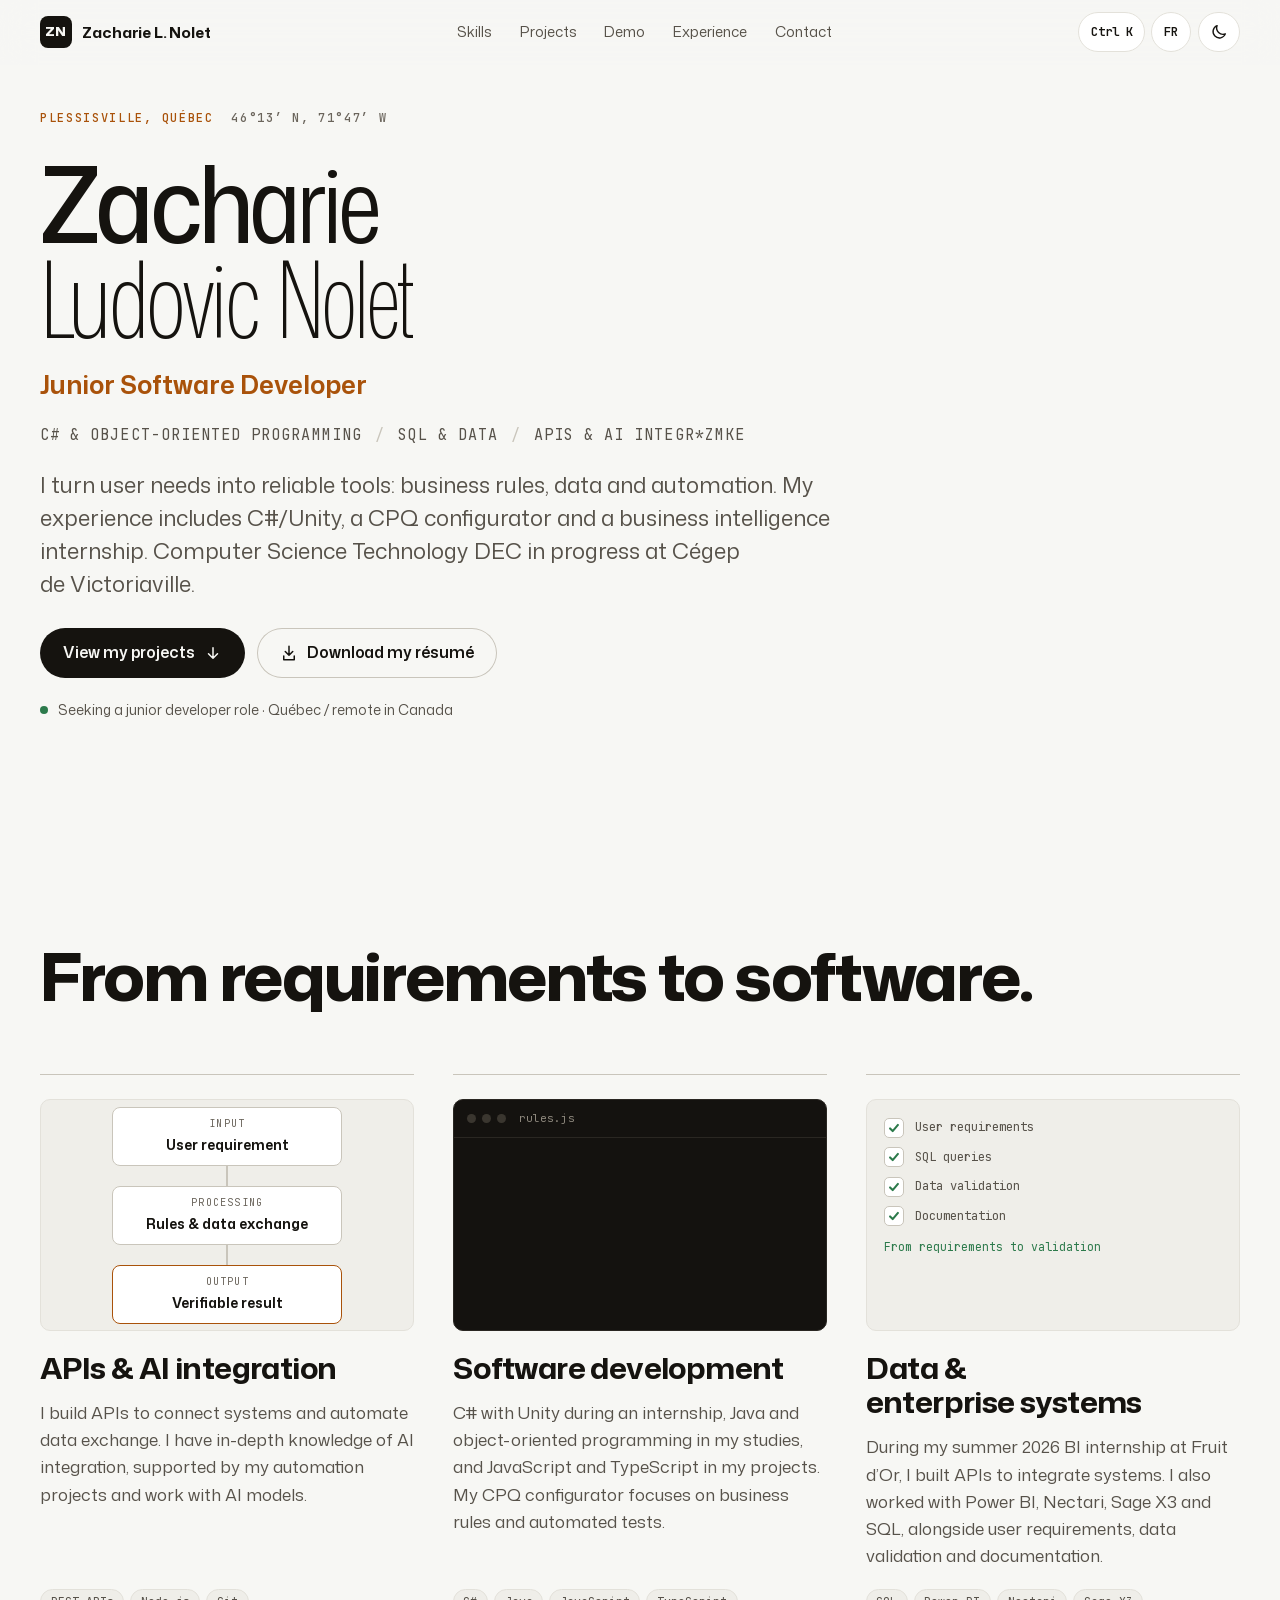
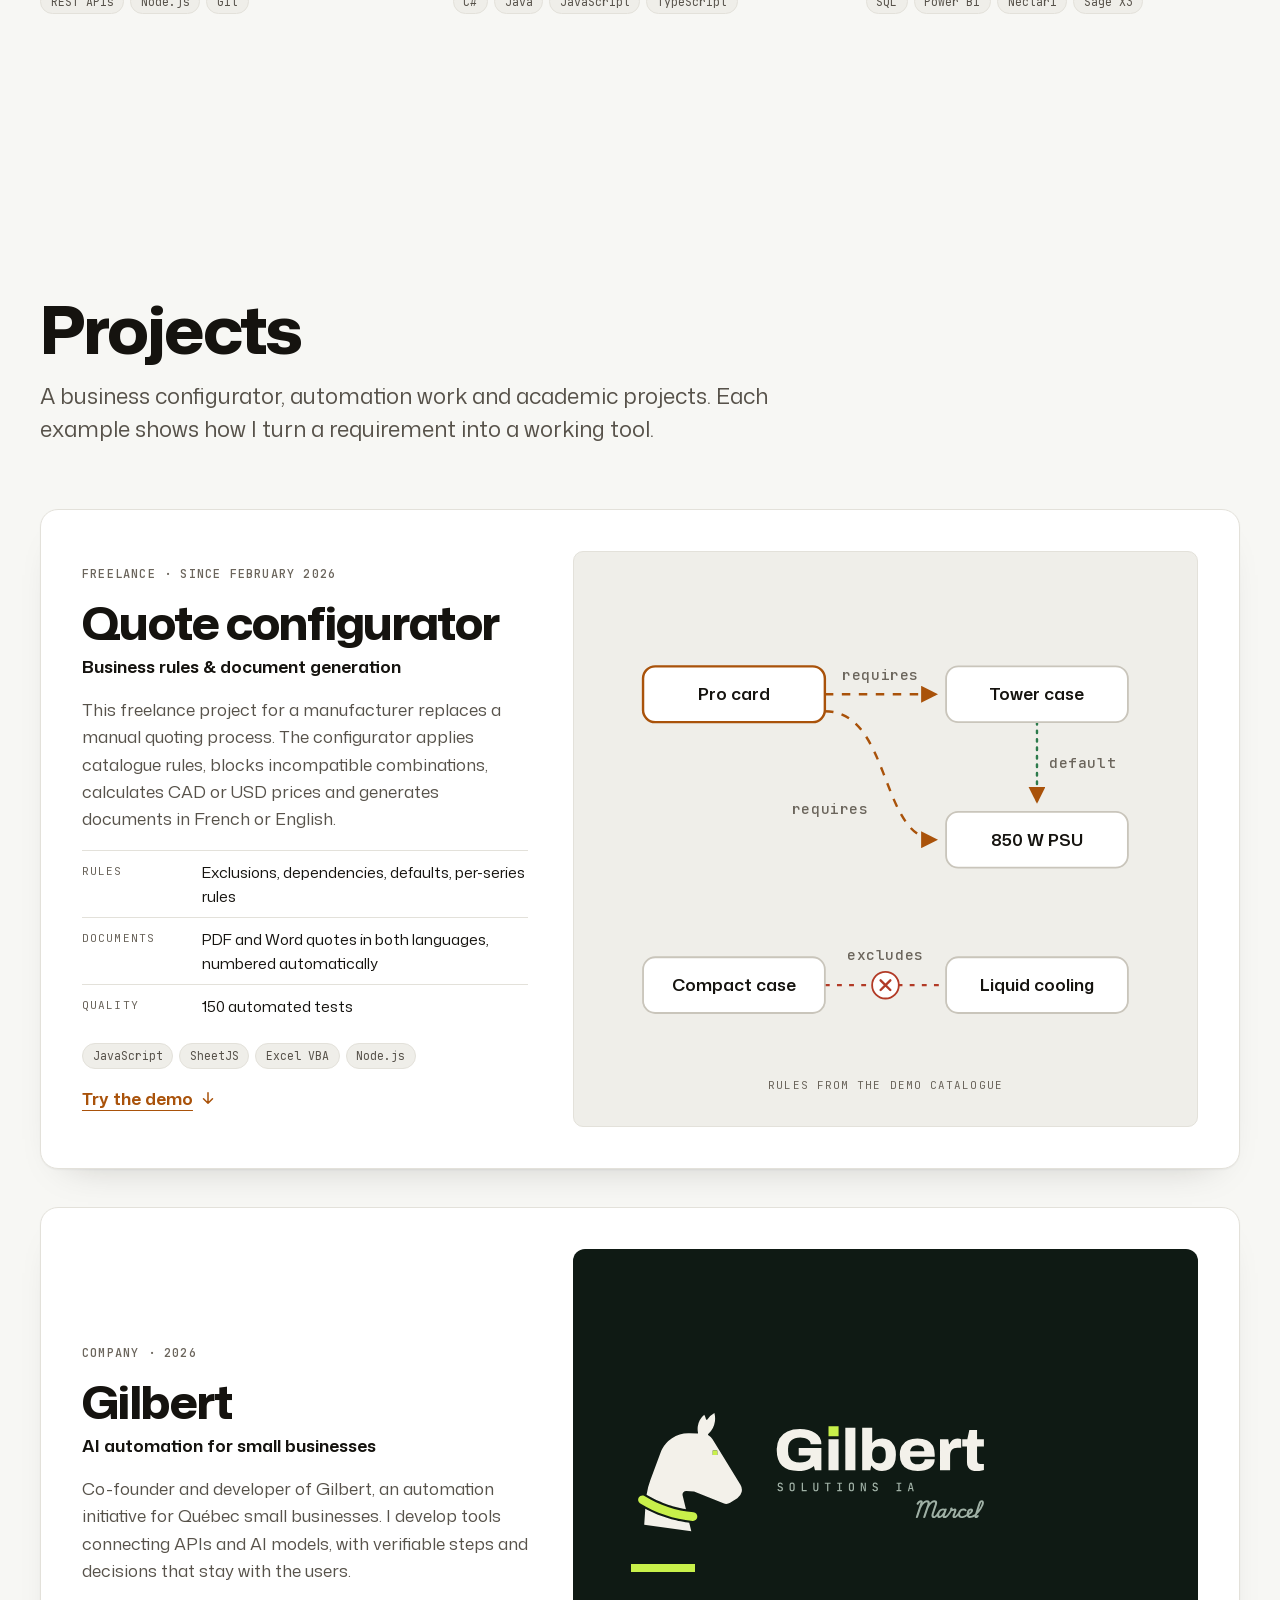
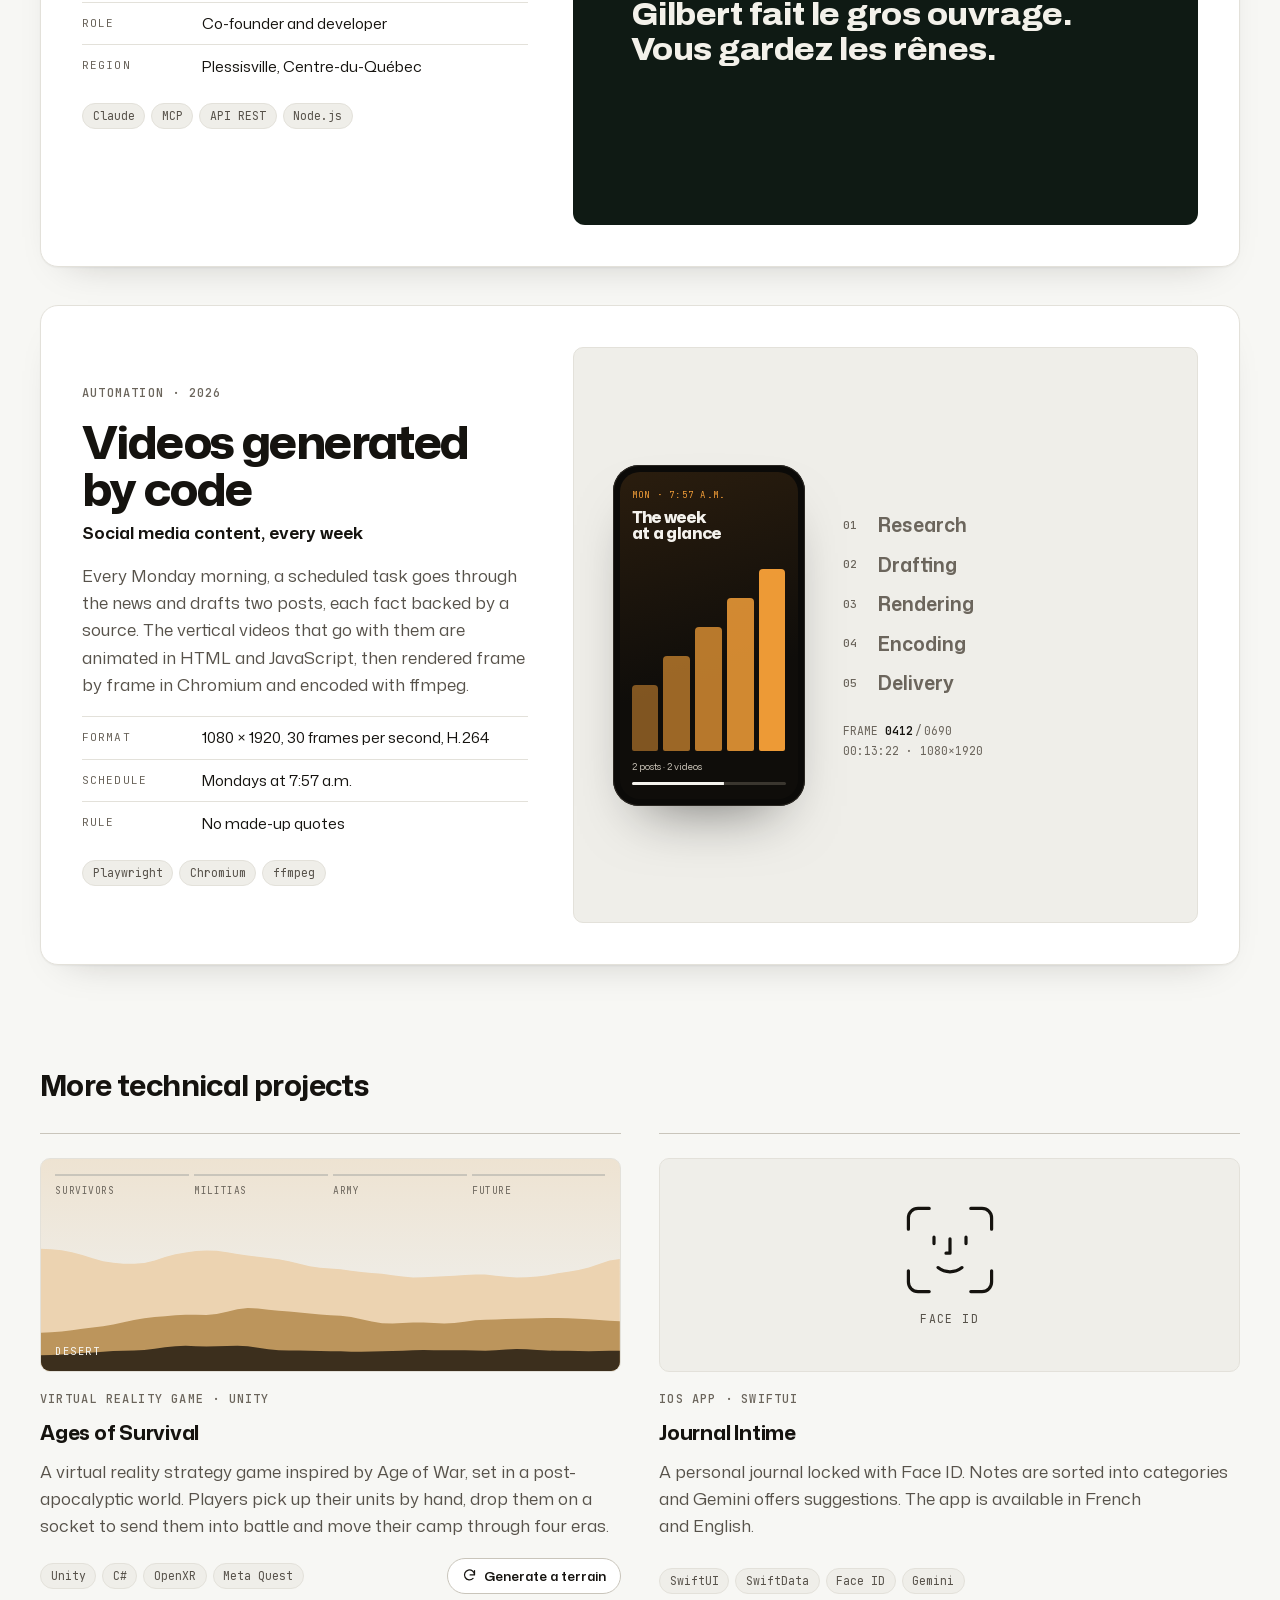
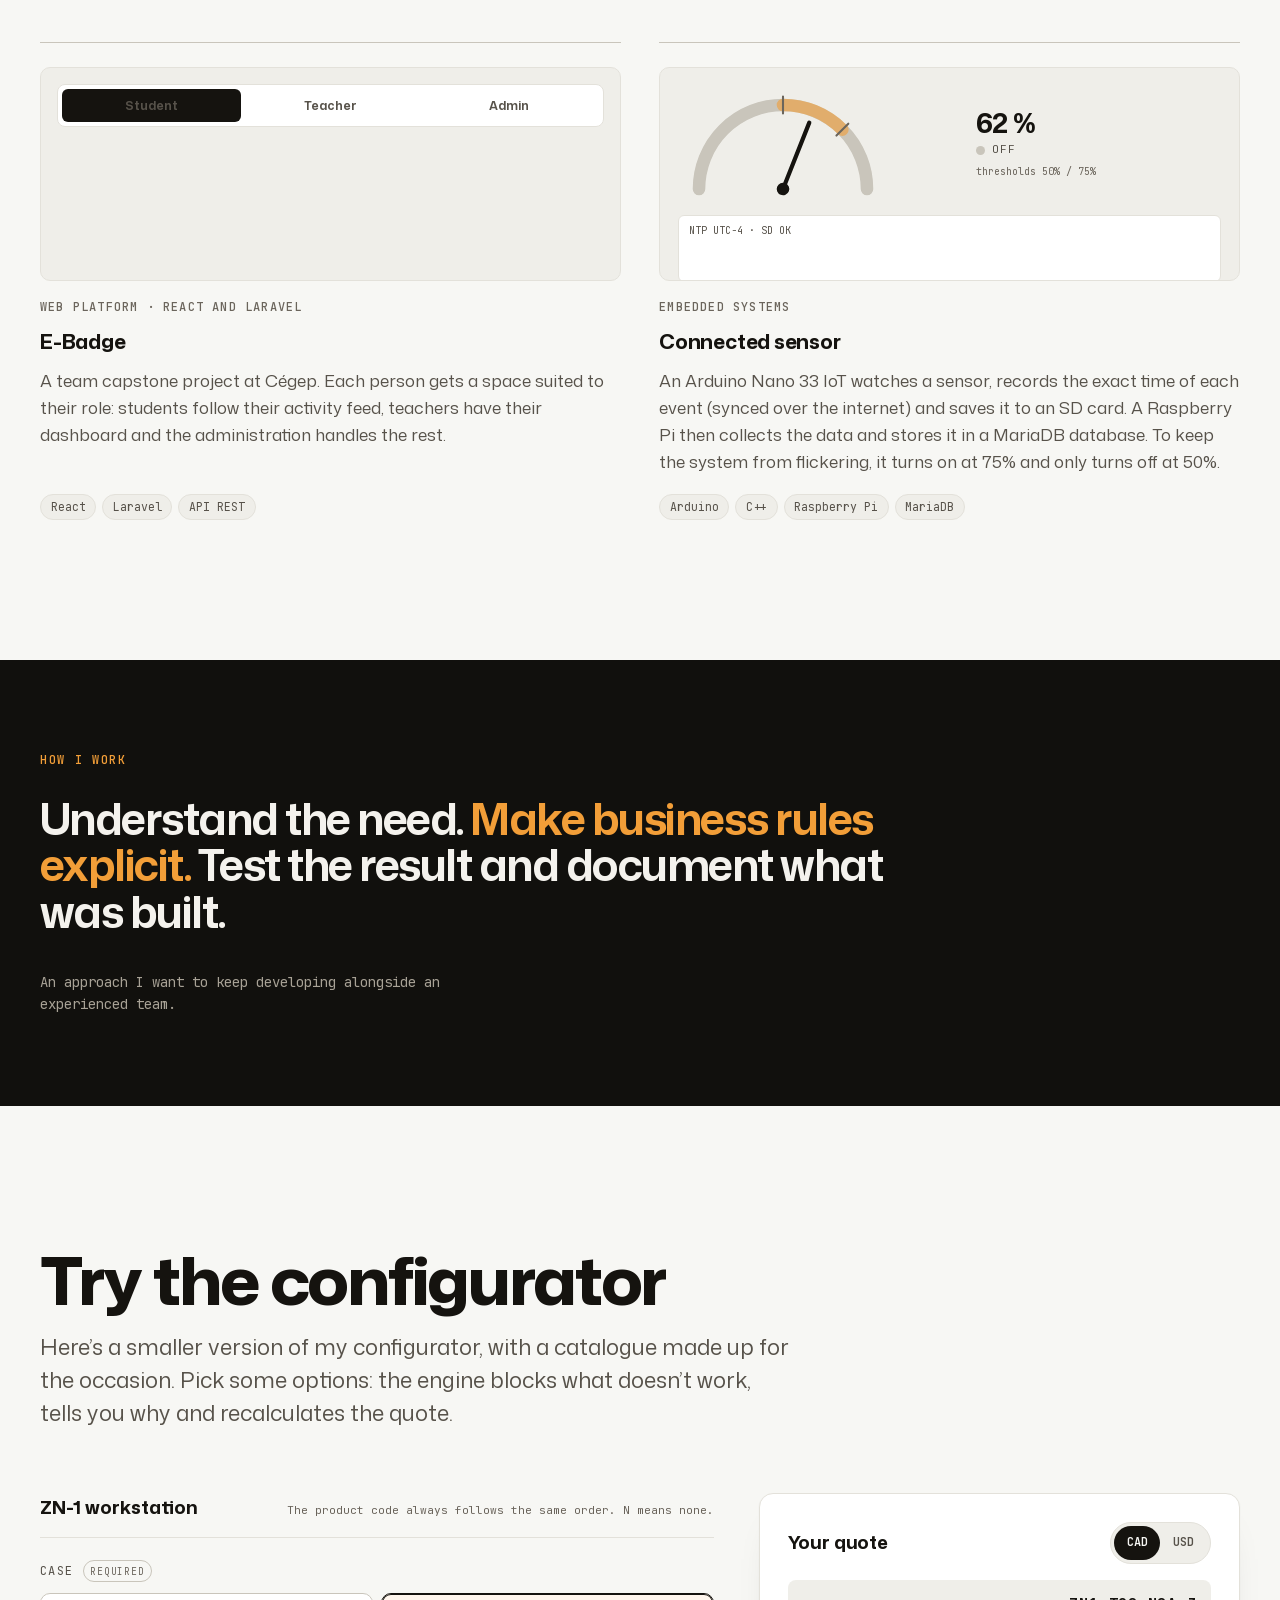
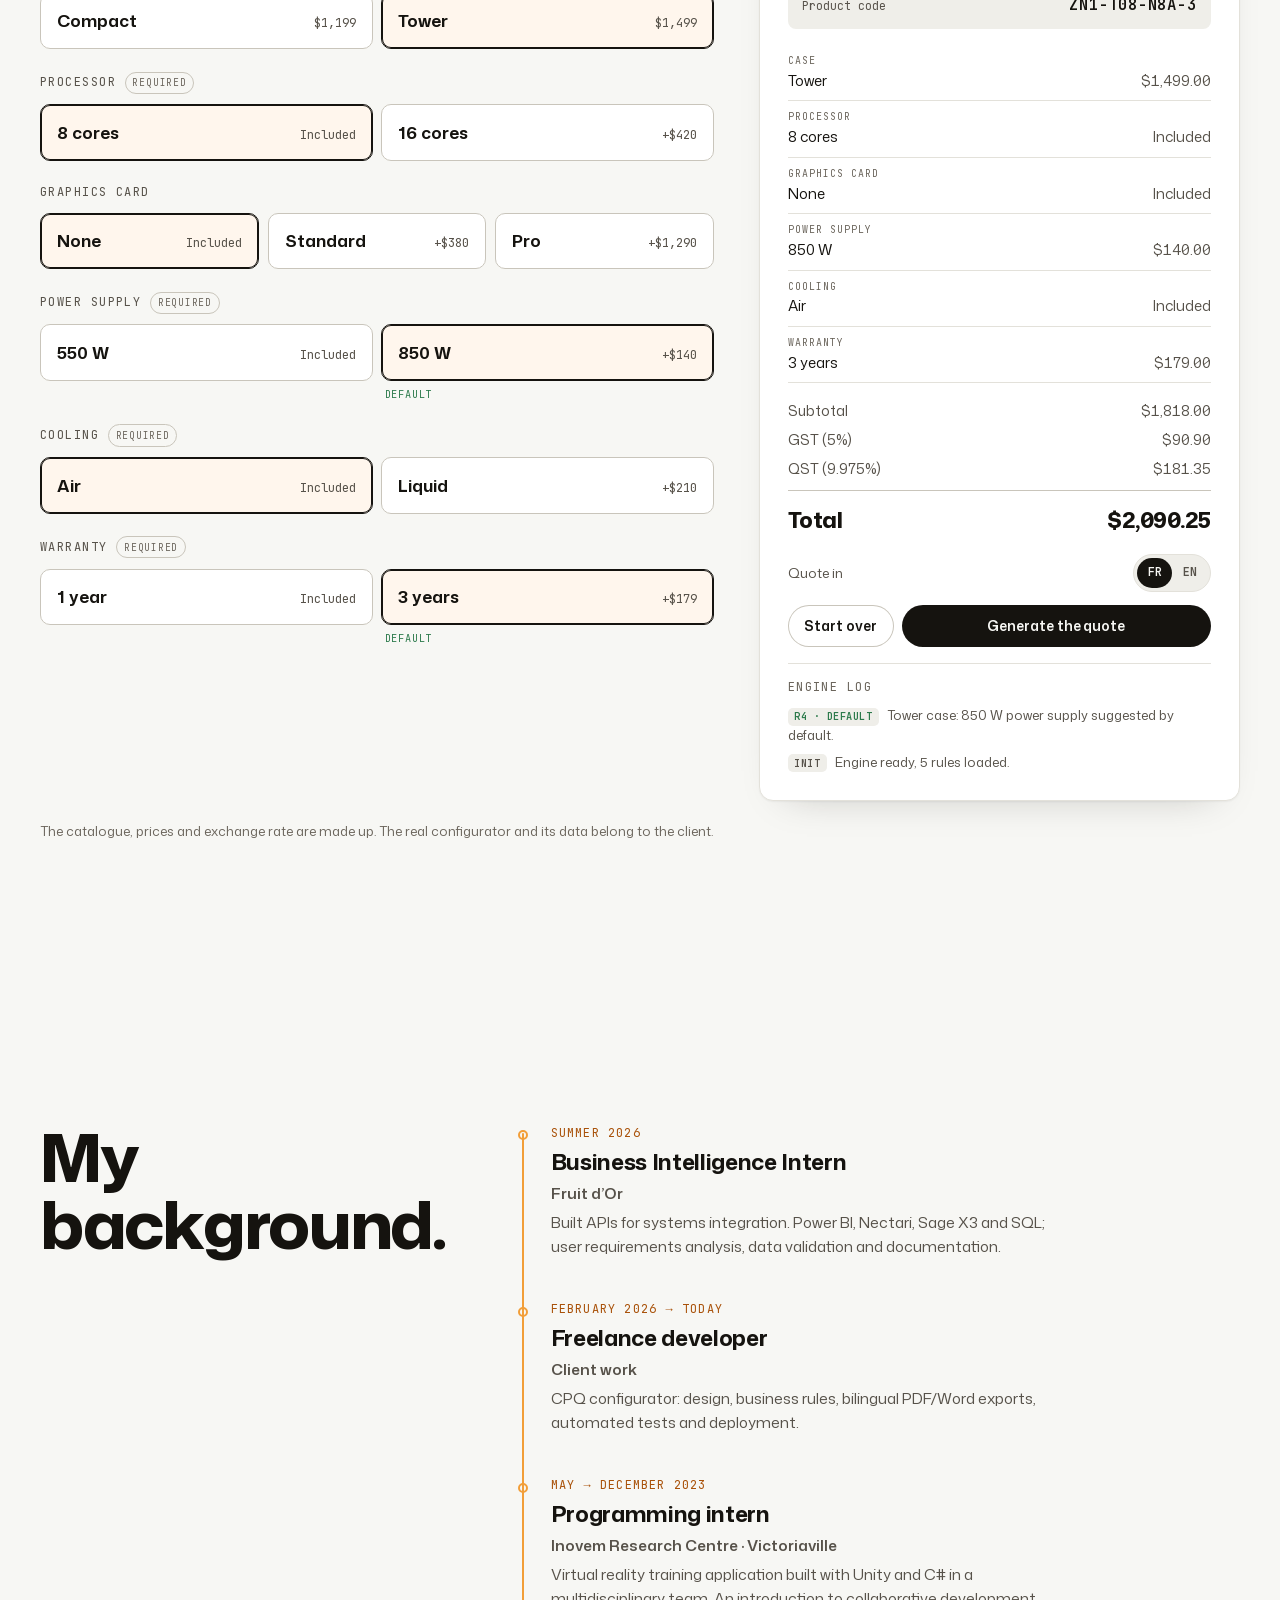
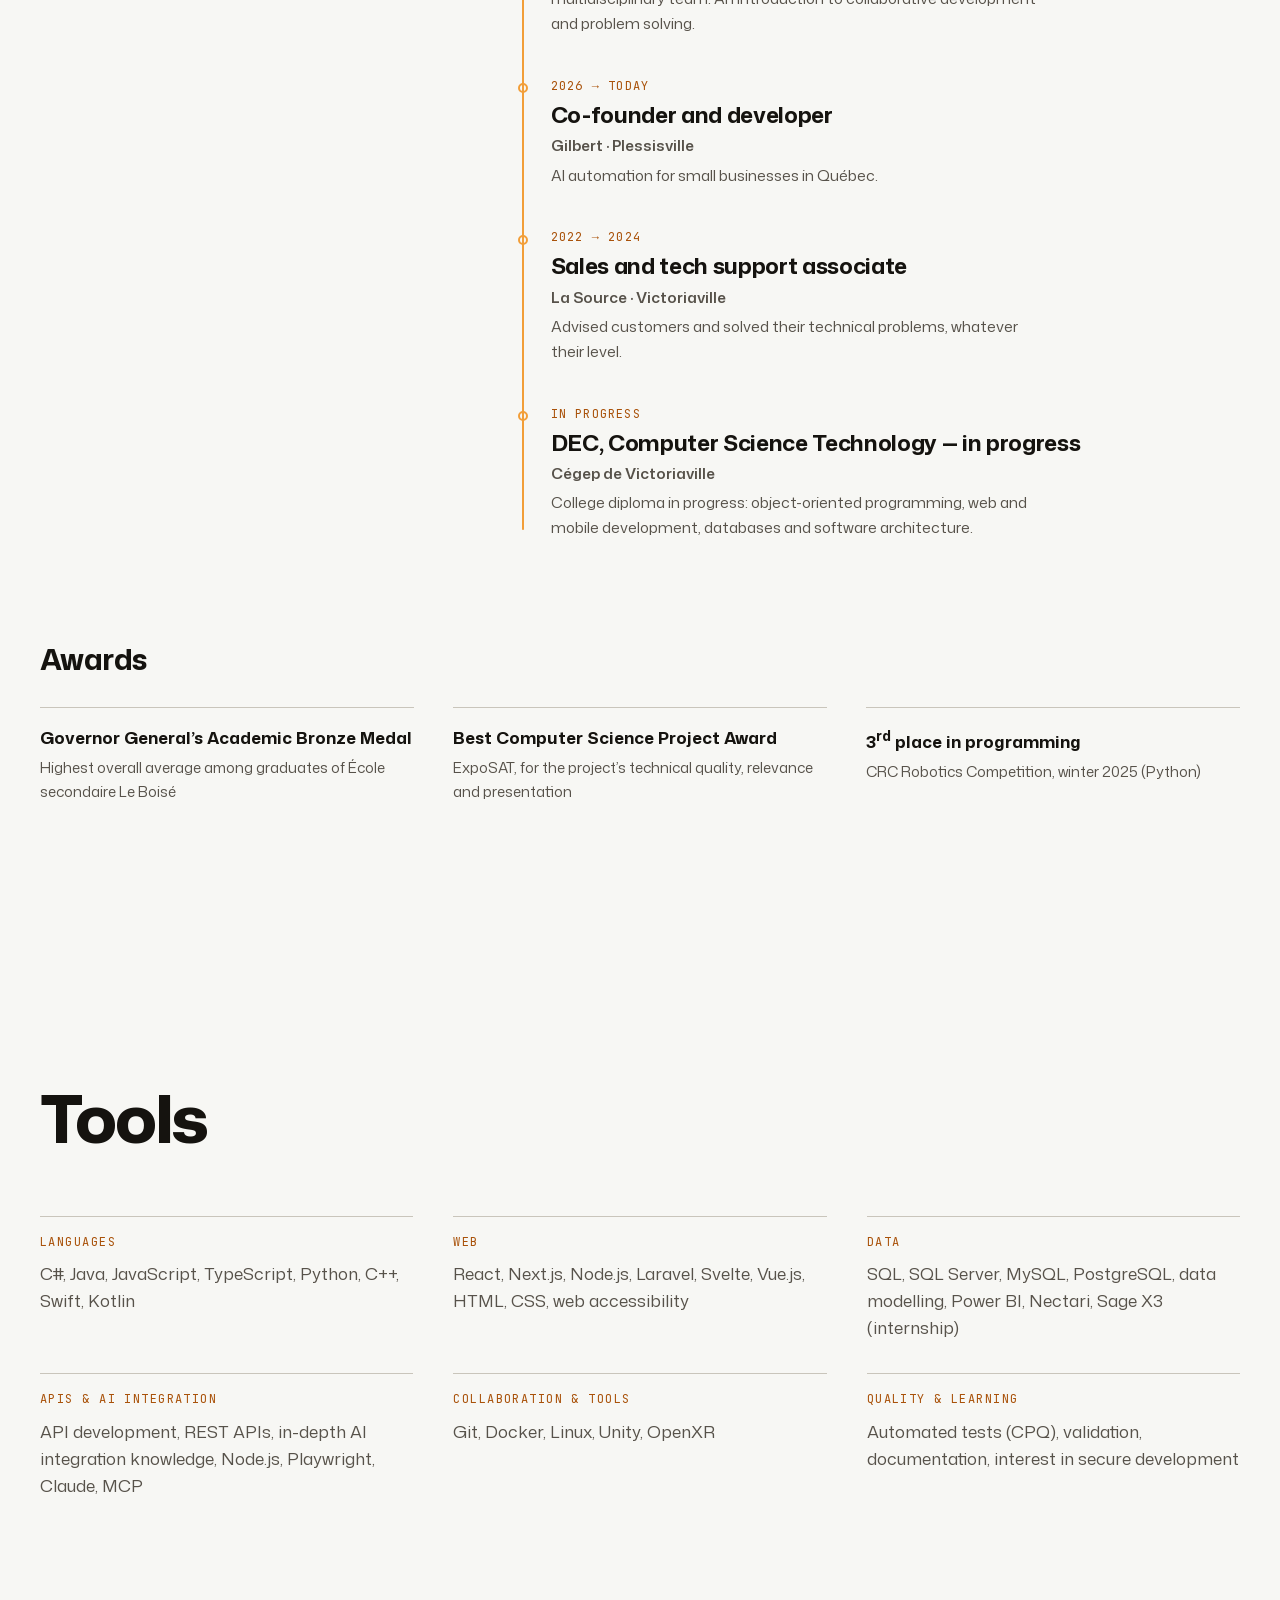
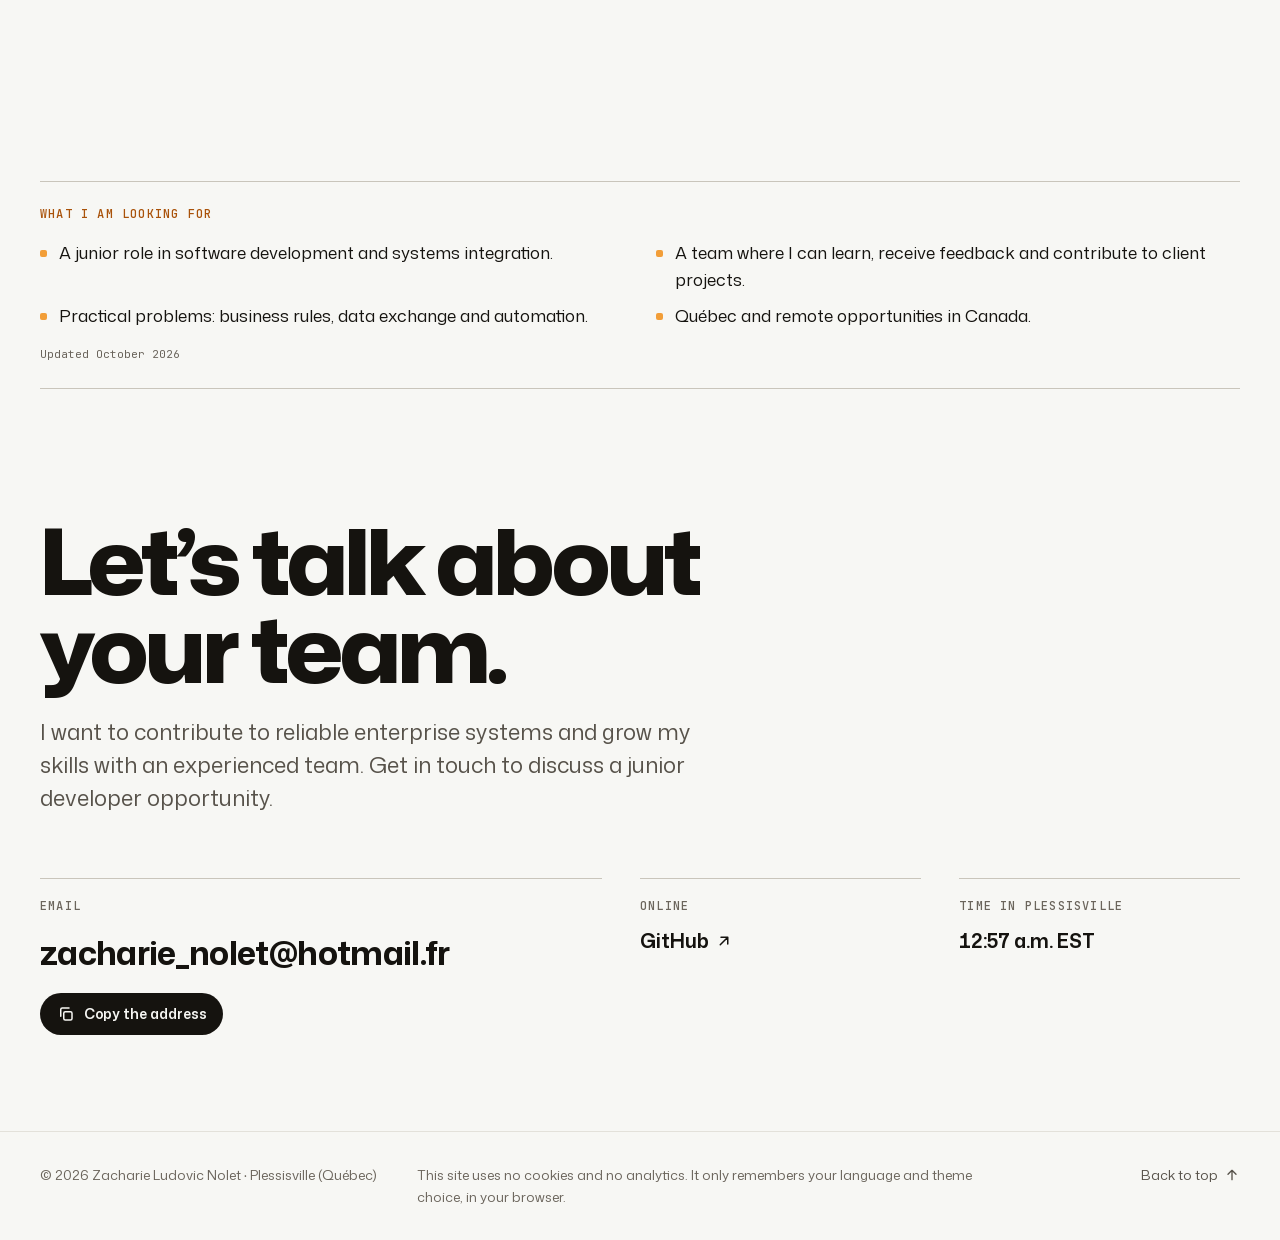
==== commit 8a2c0d52: "Adapt portfolio and resume for junior finance systems developer role" ====
--- a/index.html
+++ b/index.html
@@ -1,8 +1,8 @@
-<!doctype html><html lang="fr-CA"><head><meta charset="utf-8"><meta name="viewport" content="width=device-width,initial-scale=1,viewport-fit=cover"><meta http-equiv="Content-Security-Policy" content="default-src 'self'; script-src 'self'; style-src 'self'; font-src 'self'; img-src 'self' data:; connect-src 'none'; object-src 'none'; base-uri 'self'; form-action 'none'; manifest-src 'self'; upgrade-insecure-requests"><meta name="referrer" content="strict-origin-when-cross-origin"><title>Zacharie Ludovic Nolet</title><meta name="description" content="Zacharie Ludovic Nolet, développeur logiciel spécialisé en intégration de l’IA. Applications, API REST, C#, .NET, Java, Power BI et expérience ERP chez Fruit d’Or. Disponible pour un poste, un stage ou un contrat."><meta name="author" content="Zacharie Ludovic Nolet"><link rel="canonical" href="https://zacharienoletgit.github.io/"><meta name="color-scheme" content="light dark"><meta name="theme-color" content="#f7f7f4" media="(prefers-color-scheme: light)"><meta name="theme-color" content="#0d0c0a" media="(prefers-color-scheme: dark)"><meta property="og:type" content="profile"><meta property="og:locale" content="fr_CA"><meta property="og:locale:alternate" content="en_CA"><meta property="og:site_name" content="Zacharie Ludovic Nolet"><meta property="og:title" content="Zacharie Ludovic Nolet"><meta property="og:description" content="Zacharie Ludovic Nolet, développeur logiciel spécialisé en intégration de l’IA. Applications, API REST, C#, .NET, Java, Power BI et expérience ERP chez Fruit d’Or. Disponible pour un poste, un stage ou un contrat."><meta property="og:url" content="https://zacharienoletgit.github.io/"><meta property="og:image" content="https://zacharienoletgit.github.io/og-image.jpg"><meta property="og:image:width" content="1200"><meta property="og:image:height" content="630"><meta property="og:image:alt" content="Zacharie Ludovic Nolet, développement logiciel, automatisation avec l’IA et cybersécurité, Plessisville (Québec)"><meta name="twitter:card" content="summary_large_image"><link rel="icon" href="favicon.svg" type="image/svg+xml"><link rel="icon" href="favicon-32.png" type="image/png" sizes="32x32"><link rel="apple-touch-icon" href="apple-touch-icon.png"><link rel="manifest" href="site.webmanifest"><link rel="preload" href="fonts/mona-sans.woff2" as="font" type="font/woff2" crossorigin><link rel="stylesheet" href="style.css?v=304ca15b"><script src="theme.js?v=6c92ae1f"></script><script src="en.js?v=d755fb40" defer></script><script src="app.js?v=79f9f184" defer></script><script type="application/ld+json">{"@context":"https://schema.org","@type":"Person","name":"Zacharie Ludovic Nolet","url":"https://zacharienoletgit.github.io/","jobTitle":"Développeur logiciel spécialisé en intégration de l’IA","email":"mailto:zacharie_nolet@hotmail.fr","address":{"@type":"PostalAddress","addressLocality":"Plessisville","addressRegion":"QC","addressCountry":"CA"},"award":["Médaille académique de bronze du Gouverneur général","Prix du meilleur projet en informatique, ExpoSAT"],"knowsLanguage":["fr-CA","en-CA"],"sameAs":["https://github.com/zacharienoletGit"],"knowsAbout":["API REST","C#",".NET","Java","Intégration de l’IA","Power BI","ERP"]}</script></head><body><a class="skip" href="#contenu" data-i18n="skip">Aller au contenu</a><div class="progress" aria-hidden="true"><span></span></div><header class="site-header" id="site-header"><div class="wrap bar"><a class="brand" href="#accueil" aria-label="Zacharie L. Nolet, retour en haut" data-i18n-attr="aria-label:brand.aria"><span class="brand-mark" aria-hidden="true">ZN</span> <span class="brand-name">Zacharie L. Nolet</span></a><nav class="nav" aria-label="Navigation principale" data-i18n-attr="aria-label:nav.aria"><a href="#expertise" data-i18n="nav.expertise">Expertise</a> <a href="#projets" data-i18n="nav.work">Projets</a> <a href="#demo" data-i18n="nav.demo">Démo</a> <a href="#parcours" data-i18n="nav.journey">Parcours</a> <a href="#contact" data-i18n="nav.contact">Contact</a></nav><div class="tools" data-requires-js><button class="tool tool-kbd" type="button" data-action="palette" aria-haspopup="dialog" aria-label="Ouvrir la palette de commandes" data-i18n-attr="aria-label:tools.palette"><kbd data-kbd>⌘K</kbd></button> <button class="tool tool-lang" type="button" data-action="lang" aria-label="Switch to English" lang="en"><span data-lang-label>EN</span></button> <button class="tool tool-theme" type="button" data-action="theme" aria-label="Changer de thème" data-i18n-attr="aria-label:tools.theme"><svg class="i-sun" viewBox="0 0 24 24" aria-hidden="true"><circle cx="12" cy="12" r="4"/><path d="M12 2v2M12 20v2M4.93 4.93l1.41 1.41M17.66 17.66l1.41 1.41M2 12h2M20 12h2M6.34 17.66l-1.41 1.41M19.07 4.93l-1.41 1.41"/></svg> <svg class="i-moon" viewBox="0 0 24 24" aria-hidden="true"><path d="M20.5 14.5A8.5 8.5 0 0 1 9.5 3.5a8.5 8.5 0 1 0 11 11Z"/></svg></button> <button class="tool tool-menu" type="button" data-action="palette" aria-haspopup="dialog" aria-label="Ouvrir le menu" data-i18n-attr="aria-label:tools.menu"><span data-i18n="nav.menu">Menu</span></button></div></div></header><main id="contenu"><section class="hero" id="accueil" aria-labelledby="hero-title"><div class="wrap hero-inner"><p class="hero-place"><span data-i18n="hero.place">Plessisville, Québec</span> <span class="coord">46°13′&nbsp;N, 71°47′&nbsp;<span data-i18n="hero.west">O</span></span></p><h1 class="hero-name" id="hero-title"><span class="sr-only">Zacharie Ludovic Nolet</span> <span class="name-visual" aria-hidden="true"><span class="line" data-kinetic>Zacharie</span> <span class="line" data-kinetic>Ludovic Nolet</span></span></h1><p class="disciplines"><span class="sr-only"><span data-i18n="hero.d1">Développement logiciel</span>, <span data-i18n="hero.d2">Intégration de l’IA</span>, <span data-i18n="hero.d3">Données et BI</span></span> <span class="disc-visual" aria-hidden="true"><span class="disc" data-scramble data-i18n="hero.d1">Développement logiciel</span> <span class="disc-sep">/</span> <span class="disc" data-scramble data-i18n="hero.d2">Intégration de l’IA</span> <span class="disc-sep">/</span> <span class="disc" data-scramble data-i18n="hero.d3">Données et BI</span></span></p><p class="lede hero-lede" data-i18n="hero.lede">Développeur logiciel, je me spécialise dans l’intégration de l’IA. Je conçois des applications et des API pour relier les outils métiers. Mon parcours au Cégep de Victoriaville et mon stage BI chez Fruit d’Or m’ont amené à travailler avec le développement web, les données et les ERP.</p><div class="hero-actions"><a class="btn btn-primary" href="#contact"><span data-i18n="hero.cta1">Discutons d’un poste</span><svg class="i" viewBox="0 0 24 24" aria-hidden="true"><path d="M12 5v14M6 13l6 6 6-6"/></svg></a><a class="btn btn-ghost" href="#projets"><span data-i18n="hero.cta2">Voir mes projets</span></a></div><p class="status"><span class="status-dot" aria-hidden="true"></span><span data-i18n="hero.status">Disponible pour un poste, un stage ou un contrat</span></p></div></section><section class="section" id="expertise" aria-labelledby="exp-title"><div class="wrap"><h2 class="h2 section-title" id="exp-title" data-i18n="exp.title">Ce que je fais</h2><div class="exp-grid"><article class="exp"><div class="viz viz-flow" aria-hidden="true"><div class="flow-node"><span class="flow-k" data-i18n="viz.flow.k1">Source</span><span class="flow-v" data-i18n="viz.flow.v1">Outils métiers et données</span></div><div class="flow-wire"><i></i></div><div class="flow-node"><span class="flow-k" data-i18n="viz.flow.k2">Intégration</span><span class="flow-v" data-i18n="viz.flow.v2">API et modèles d’IA</span></div><div class="flow-wire"><i></i></div><div class="flow-node flow-out"><span class="flow-k" data-i18n="viz.flow.k3">Résultat</span><span class="flow-v" data-i18n="viz.flow.v3">Un processus automatisé</span></div></div><h3 class="h3" data-i18n="exp.c1.title">Intégrer l’IA</h3><p data-i18n="exp.c1.body">Je connecte les modèles d’IA aux applications et aux outils métiers avec des API et Power Automate. L’objectif : simplifier les tâches répétitives, avec une validation humaine là où elle est nécessaire.</p><ul class="chips"><li>Power Automate</li><li>MCP</li><li>API REST</li><li>Gemini</li></ul></article><article class="exp"><div class="viz viz-code" aria-hidden="true"><div class="code-bar"><i></i><i></i><i></i><span>rules.js</span></div><pre class="code"><code><span class="ln"><span class="kw">function</span> <span class="fn">stateOf</span>(opt, sel) {</span>
+<!doctype html><html lang="en-CA"><head><meta charset="utf-8"><meta name="viewport" content="width=device-width,initial-scale=1,viewport-fit=cover"><meta http-equiv="Content-Security-Policy" content="default-src 'self'; script-src 'self'; style-src 'self'; font-src 'self'; img-src 'self' data:; connect-src 'none'; object-src 'none'; base-uri 'self'; form-action 'none'; manifest-src 'self'; upgrade-insecure-requests"><meta name="referrer" content="strict-origin-when-cross-origin"><title>Zacharie Nolet | Junior Software Developer</title><meta name="description" content="Junior software developer in Québec: C#, object-oriented programming, SQL, APIs, business rules and a summer 2026 BI internship. Computer Science Technology DEC in progress."><meta name="author" content="Zacharie Ludovic Nolet"><link rel="canonical" href="https://zacharienoletgit.github.io/"><meta name="color-scheme" content="light dark"><meta name="theme-color" content="#f7f7f4" media="(prefers-color-scheme: light)"><meta name="theme-color" content="#0d0c0a" media="(prefers-color-scheme: dark)"><meta property="og:type" content="profile"><meta property="og:locale" content="en_CA"><meta property="og:locale:alternate" content="fr_CA"><meta property="og:site_name" content="Zacharie Ludovic Nolet"><meta property="og:title" content="Zacharie Nolet | Junior Software Developer"><meta property="og:description" content="Junior software developer in Québec: C#, object-oriented programming, SQL, APIs, business rules and a summer 2026 BI internship. Computer Science Technology DEC in progress."><meta property="og:url" content="https://zacharienoletgit.github.io/"><meta property="og:image" content="https://zacharienoletgit.github.io/og-image.jpg"><meta property="og:image:width" content="1200"><meta property="og:image:height" content="630"><meta property="og:image:alt" content="Zacharie Ludovic Nolet — software developer, Plessisville, Québec"><meta name="twitter:card" content="summary_large_image"><link rel="icon" href="favicon.svg" type="image/svg+xml"><link rel="icon" href="favicon-32.png" type="image/png" sizes="32x32"><link rel="apple-touch-icon" href="apple-touch-icon.png"><link rel="manifest" href="site.webmanifest"><link rel="preload" href="fonts/mona-sans.woff2" as="font" type="font/woff2" crossorigin><link rel="stylesheet" href="style.css?v=f5a011db"><script src="theme.js?v=6c92ae1f"></script><script src="en.js?v=17e8b2db" defer></script><script src="app.js?v=0e18e6d5" defer></script><script type="application/ld+json">{"@context":"https://schema.org","@type":"Person","name":"Zacharie Ludovic Nolet","url":"https://zacharienoletgit.github.io/","jobTitle":"Junior Software Developer","email":"mailto:zacharie_nolet@hotmail.fr","address":{"@type":"PostalAddress","addressLocality":"Plessisville","addressRegion":"QC","addressCountry":"CA"},"worksFor":{"@type":"Organization","name":"Gilbert"},"award":["Médaille académique de bronze du Gouverneur général","Prix du meilleur projet en informatique, ExpoSAT"],"sameAs":["https://github.com/zacharienoletGit"]}</script></head><body><a class="skip" href="#contenu" data-i18n="skip">Skip to content</a><div class="progress" aria-hidden="true"><span></span></div><header class="site-header" id="site-header"><div class="wrap bar"><a class="brand" href="#accueil" aria-label="Zacharie L. Nolet, back to top" data-i18n-attr="aria-label:brand.aria"><span class="brand-mark" aria-hidden="true">ZN</span> <span class="brand-name">Zacharie L. Nolet</span></a><nav class="nav" aria-label="Main navigation" data-i18n-attr="aria-label:nav.aria"><a href="#expertise" data-i18n="nav.expertise">Skills</a> <a href="#projets" data-i18n="nav.work">Projects</a> <a href="#demo" data-i18n="nav.demo">Demo</a> <a href="#parcours" data-i18n="nav.journey">Experience</a> <a href="#contact" data-i18n="nav.contact">Contact</a></nav><div class="tools" data-requires-js><button class="tool tool-kbd" type="button" data-action="palette" aria-haspopup="dialog" aria-label="Open the command palette" data-i18n-attr="aria-label:tools.palette"><kbd data-kbd>⌘K</kbd></button> <button class="tool tool-lang" type="button" data-action="lang" aria-label="Passer en français" lang="fr"><span data-lang-label>FR</span></button> <button class="tool tool-theme" type="button" data-action="theme" aria-label="Change theme" data-i18n-attr="aria-label:tools.theme"><svg class="i-sun" viewBox="0 0 24 24" aria-hidden="true"><circle cx="12" cy="12" r="4"/><path d="M12 2v2M12 20v2M4.93 4.93l1.41 1.41M17.66 17.66l1.41 1.41M2 12h2M20 12h2M6.34 17.66l-1.41 1.41M19.07 4.93l-1.41 1.41"/></svg> <svg class="i-moon" viewBox="0 0 24 24" aria-hidden="true"><path d="M20.5 14.5A8.5 8.5 0 0 1 9.5 3.5a8.5 8.5 0 1 0 11 11Z"/></svg></button> <button class="tool tool-menu" type="button" data-action="palette" aria-haspopup="dialog" aria-label="Open the menu" data-i18n-attr="aria-label:tools.menu"><span data-i18n="nav.menu">Menu</span></button></div></div></header><main id="contenu"><section class="hero" id="accueil" aria-labelledby="hero-title"><div class="wrap hero-inner"><p class="hero-place"><span data-i18n="hero.place">Plessisville, Québec</span> <span class="coord">46°13′&nbsp;N, 71°47′&nbsp;<span data-i18n="hero.west">W</span></span></p><h1 class="hero-name" id="hero-title"><span class="sr-only">Zacharie Ludovic Nolet</span> <span class="name-visual" aria-hidden="true"><span class="line" data-kinetic>Zacharie</span> <span class="line" data-kinetic>Ludovic Nolet</span></span></h1><p class="hero-role" data-i18n="hero.role">Junior Software Developer</p><p class="disciplines"><span class="sr-only"><span data-i18n="hero.d1">C# & object-oriented programming</span>, <span data-i18n="hero.d2">SQL & data</span>, <span data-i18n="hero.d3">APIs & AI integration</span></span> <span class="disc-visual" aria-hidden="true"><span class="disc" data-scramble data-i18n="hero.d1">C# & object-oriented programming</span> <span class="disc-sep">/</span> <span class="disc" data-scramble data-i18n="hero.d2">SQL & data</span> <span class="disc-sep">/</span> <span class="disc" data-scramble data-i18n="hero.d3">APIs & AI integration</span></span></p><p class="lede hero-lede" data-i18n="hero.lede">I turn user needs into reliable tools: business rules, data and automation. My experience includes C#/Unity, a CPQ configurator and a business intelligence internship. Computer Science Technology DEC in progress at Cégep de Victoriaville.</p><div class="hero-actions"><a class="btn btn-primary" href="#projets"><span data-i18n="hero.cta1">View my projects</span><svg class="i" viewBox="0 0 24 24" aria-hidden="true"><path d="M12 5v14M6 13l6 6 6-6"/></svg></a><a class="btn btn-ghost" id="download-cv" href="Zacharie_Nolet_CV_Harbor.pdf" download="Zacharie_Nolet_CV_Harbor.pdf"><svg class="i" viewBox="0 0 24 24" aria-hidden="true"><path d="M12 3v12M7 10l5 5 5-5M5 16v5h14v-5"/></svg><span data-i18n="hero.cta2">Download my résumé</span></a></div><p class="status"><span class="status-dot" aria-hidden="true"></span><span data-i18n="hero.status">Seeking a junior developer role · Québec / remote in Canada</span></p></div></section><section class="section" id="expertise" aria-labelledby="exp-title"><div class="wrap"><h2 class="h2 section-title" id="exp-title" data-i18n="exp.title">From requirements to software.</h2><div class="exp-grid"><article class="exp"><div class="viz viz-flow" aria-hidden="true"><div class="flow-node"><span class="flow-k" data-i18n="viz.flow.k1">Input</span><span class="flow-v" data-i18n="viz.flow.v1">User requirement</span></div><div class="flow-wire"><i></i></div><div class="flow-node"><span class="flow-k" data-i18n="viz.flow.k2">Processing</span><span class="flow-v" data-i18n="viz.flow.v2">Rules & data exchange</span></div><div class="flow-wire"><i></i></div><div class="flow-node flow-out"><span class="flow-k" data-i18n="viz.flow.k3">Output</span><span class="flow-v" data-i18n="viz.flow.v3">Verifiable result</span></div></div><h3 class="h3" data-i18n="exp.c1.title">APIs & AI integration</h3><p data-i18n="exp.c1.body">I build APIs to connect systems and automate data exchange. I have in-depth knowledge of AI integration, supported by my automation projects and work with AI models.</p><ul class="chips"><li>REST APIs</li><li>Node.js</li><li>Git</li></ul></article><article class="exp"><div class="viz viz-code" aria-hidden="true"><div class="code-bar"><i></i><i></i><i></i><span>rules.js</span></div><pre class="code"><code><span class="ln"><span class="kw">function</span> <span class="fn">stateOf</span>(opt, sel) {</span>
 <span class="ln">  <span class="kw">if</span> (<span class="fn">excludes</span>(opt, sel))</span>
 <span class="ln">    <span class="kw">return</span> <span class="st">"DISABLED"</span>;</span>
 <span class="ln">  <span class="kw">if</span> (sel.<span class="fn">has</span>(opt.key))</span>
 <span class="ln">    <span class="kw">return</span> <span class="st">"SELECTED"</span>;</span>
 <span class="ln">  <span class="kw">return</span> opt.isDefault</span>
 <span class="ln">    ? <span class="st">"DEFAULT"</span> : <span class="st">"AVAILABLE"</span>;</span>
-<span class="ln">}</span></code></pre></div><h3 class="h3" data-i18n="exp.c2.title">Développer des applications</h3><p data-i18n="exp.c2.body">Je développe des applications en C#, Java et TypeScript, avec .NET Framework, .NET Core, React et Node.js. J’ai conçu de nombreuses API au cours de ma formation et de mon stage, avec des échanges de données en JSON et en XML.</p><ul class="chips"><li>C#</li><li>.NET</li><li>Java</li><li>TypeScript</li><li>API REST</li></ul></article><article class="exp"><div class="viz viz-audit" aria-hidden="true"><ul class="audit"><li><span class="audit-box"><svg viewBox="0 0 16 16"><path d="M3.5 8.5l3 3 6-7"/></svg></span><span data-i18n="viz.audit.1">Requêtes paramétrées</span></li><li><span class="audit-box"><svg viewBox="0 0 16 16"><path d="M3.5 8.5l3 3 6-7"/></svg></span><span>Content-Security-Policy</span></li><li><span class="audit-box"><svg viewBox="0 0 16 16"><path d="M3.5 8.5l3 3 6-7"/></svg></span><span data-i18n="viz.audit.3">Secrets hors du dépôt</span></li><li><span class="audit-box"><svg viewBox="0 0 16 16"><path d="M3.5 8.5l3 3 6-7"/></svg></span><span data-i18n="viz.audit.4">Moindre privilège</span></li></ul><p class="audit-foot" data-i18n="viz.audit.foot">4 contrôles sur 4 réussis</p></div><h3 class="h3" data-i18n="exp.c3.title">Sécuriser</h3><p data-i18n="exp.c3.body">Je tiens compte de la sécurité dès la conception : requêtes paramétrées, secrets hors du code et droits d’accès limités. Je vérifie les échanges de données et les entrées des utilisateurs.</p><ul class="chips"><li>SQL</li><li>XSS</li><li>CSP</li></ul></article></div></div></section><section class="section section-work" id="projets" aria-labelledby="work-title"><div class="wrap"><div class="section-head"><h2 class="h2" id="work-title" data-i18n="work.title">Projets et réalisations</h2><p class="lede" data-i18n="work.lede">Des applications, des API et des outils de données développés en stage, pour un client et au cours de ma formation.</p></div><div class="stack"><article class="feature" aria-labelledby="f1-title"><div class="feature-text"><p class="meta" data-i18n="f1.meta">Travail autonome · depuis février 2026</p><h3 class="feature-title" id="f1-title" data-i18n="f1.title">Configurateur de soumissions</h3><p class="feature-sub" data-i18n="f1.sub">Pour une entreprise manufacturière</p><p data-i18n="f1.body">On choisit les options d’un produit et l’outil s’occupe du reste. Il refuse les combinaisons impossibles, calcule le prix en dollars canadiens ou américains et prépare la soumission en français ou en anglais. C’est ce qu’on appelle un CPQ&nbsp;: configurer, établir le prix, produire la soumission.</p><dl class="facts"><div><dt data-i18n="f1.k1">Règles</dt><dd data-i18n="f1.v1">Exclusions, dépendances, choix par défaut, règles par série</dd></div><div><dt data-i18n="f1.k2">Documents</dt><dd data-i18n="f1.v2">Soumissions PDF et Word dans les deux langues, numérotées automatiquement</dd></div><div><dt data-i18n="f1.k3">Qualité</dt><dd data-i18n="f1.v3">150 tests automatisés</dd></div></dl><ul class="chips"><li>JavaScript</li><li>SheetJS</li><li>Excel VBA</li><li>Node.js</li></ul><a class="link-arrow" href="#demo"><span data-i18n="f1.cta">Essayer la démo</span><svg class="i" viewBox="0 0 24 24" aria-hidden="true"><path d="M12 5v14M6 13l6 6 6-6"/></svg></a></div><div class="feature-viz viz viz-graph" aria-hidden="true"><svg class="graph" viewBox="0 0 420 330"><defs><marker id="arw" viewBox="0 0 10 10" refX="9" refY="5" markerWidth="7" markerHeight="7" orient="auto-start-reverse"><path d="M0 0L10 5L0 10z" class="mk"/></marker></defs><path class="edge edge-req" d="M160 53 H252" marker-end="url(#arw)"/><path class="edge edge-req" d="M160 67 C 215 67, 205 173, 252 173" marker-end="url(#arw)"/><path class="edge edge-def" d="M335 76 V 142" marker-end="url(#arw)"/><path class="edge edge-exc" d="M160 293 H260"/><g class="x-mark" transform="translate(210 293)"><circle r="11"/><path d="M-4 -4L4 4M4 -4L-4 4"/></g><text class="elabel" x="206" y="41" text-anchor="middle" data-i18n="g.req">exige</text><text class="elabel" x="196" y="152" text-anchor="end" data-i18n="g.req">exige</text><text class="elabel" x="345" y="114" data-i18n="g.def">par défaut</text><text class="elabel" x="210" y="272" text-anchor="middle" data-i18n="g.exc">exclut</text><g class="node node-hot"><rect x="10" y="30" width="150" height="46" rx="10"/><text x="85" y="58" text-anchor="middle" data-i18n="g.pro">Carte Pro</text></g><g class="node"><rect x="260" y="30" width="150" height="46" rx="10"/><text x="335" y="58" text-anchor="middle" data-i18n="g.tour">Boîtier tour</text></g><g class="node"><rect x="260" y="150" width="150" height="46" rx="10"/><text x="335" y="178" text-anchor="middle" data-i18n="g.psu">Alim. 850 W</text></g><g class="node"><rect x="10" y="270" width="150" height="46" rx="10"/><text x="85" y="298" text-anchor="middle" data-i18n="g.compact">Boîtier compact</text></g><g class="node"><rect x="260" y="270" width="150" height="46" rx="10"/><text x="335" y="298" text-anchor="middle" data-i18n="g.liquid">Refroid. liquide</text></g></svg><p class="viz-caption" data-i18n="g.caption">Règles du catalogue de la démo</p></div></article><article class="feature" aria-labelledby="bi-title"><div class="feature-text"><p class="meta" data-i18n="bi.meta">Stage · été 2026</p><h3 class="feature-title" data-i18n="bi.title" id="bi-title">Données, BI et ERP</h3><p class="feature-sub" data-i18n="bi.sub">Fruit d’Or</p><p data-i18n="bi.body">Chez Fruit d’Or, j’ai travaillé sur l’analyse de données et la création de rapports, de tableaux de bord et d’indicateurs avec Power BI. J’ai exploré Nectari et les données de l’ERP Sage X3, en lien avec des sources SQL. Ce stage m’a aussi permis de concevoir des API et de valider les résultats avec les utilisateurs et les équipes techniques.</p><dl class="facts"><div><dt data-i18n="bi.k1">Données</dt><dd data-i18n="bi.v1">Sources SQL et données Sage X3</dd></div><div><dt data-i18n="bi.k2">Approche</dt><dd data-i18n="bi.v2">Validation avec les utilisateurs et les équipes techniques</dd></div></dl><ul class="chips"><li>Power BI</li><li>Nectari</li><li>SQL</li><li>Sage X3</li><li>API REST</li></ul></div><div class="feature-viz viz viz-flow viz-bi" aria-hidden="true"><div class="flow-node"><span class="flow-k" data-i18n="bi.flow.k1">Sources</span><span class="flow-v" data-i18n="bi.flow.v1">SQL · Sage X3</span></div><div class="flow-wire"><i></i></div><div class="flow-node"><span class="flow-k" data-i18n="bi.flow.k2">Structuration</span><span class="flow-v" data-i18n="bi.flow.v2">Modélisation des données</span></div><div class="flow-wire"><i></i></div><div class="flow-node flow-out"><span class="flow-k" data-i18n="bi.flow.k3">Rapports et indicateurs</span><span class="flow-v" data-i18n="bi.flow.v3">Power BI · Nectari</span></div></div></article></div><h3 class="more-title" data-i18n="more.title">Autres projets</h3><div class="more-grid"><article class="mini"><div class="viz viz-terrain" aria-hidden="true"><svg class="terrain" viewBox="0 0 400 180" preserveAspectRatio="none"><path class="ridge r3" d="M0 180Z"/><path class="ridge r2" d="M0 180Z"/><path class="ridge r1" d="M0 180Z"/></svg><ol class="eras"><li data-i18n="m1.e1">Survivants</li><li data-i18n="m1.e2">Milices</li><li data-i18n="m1.e3">Armée</li><li data-i18n="m1.e4">Futur</li></ol><p class="biome" data-biome>Désert</p></div><p class="meta" data-i18n="m1.meta">Jeu en réalité virtuelle · Unity</p><h4 class="h4">Ages of Survival</h4><p data-i18n="m1.body">Un jeu de stratégie en réalité virtuelle inspiré d’Age of War, dans un monde postapocalyptique. Le joueur prend ses unités dans ses mains, les dépose sur un socle pour les envoyer au combat et fait évoluer son camp sur quatre époques.</p><div class="mini-foot"><ul class="chips"><li>Unity</li><li>C#</li><li>OpenXR</li><li>Meta Quest</li></ul><button class="btn-mini" type="button" data-action="terrain" data-requires-js><svg class="i" viewBox="0 0 24 24" aria-hidden="true"><path d="M20 11a8 8 0 1 0-2.34 5.66M20 4v7h-7"/></svg><span data-i18n="m1.btn">Générer un terrain</span></button></div></article><article class="mini"><div class="viz viz-faceid" aria-hidden="true"><svg class="faceid" viewBox="0 0 120 120"><g class="fid-corners"><path d="M8 34V20a12 12 0 0 1 12-12h14"/><path d="M86 8h14a12 12 0 0 1 12 12v14"/><path d="M112 86v14a12 12 0 0 1-12 12H86"/><path d="M34 112H20a12 12 0 0 1-12-12V86"/></g><g class="fid-face"><path d="M40 44v8M80 44v8"/><path d="M60 46v18h-5"/><path d="M45 82c9 7 21 7 30 0"/></g><path class="fid-check" d="M38 62l15 15 29-32"/><rect class="fid-scan" x="14" y="20" width="92" height="3" rx="1.5"/></svg><p class="fid-label"><span class="fid-l1">Face ID</span><span class="fid-l2" data-i18n="m2.unlocked">Déverrouillé</span></p></div><p class="meta" data-i18n="m2.meta">Application iOS · SwiftUI</p><h4 class="h4">Journal Intime</h4><p data-i18n="m2.body">Un journal personnel verrouillé par Face ID. Les notes sont classées par catégories et Gemini propose des suggestions. L’application est offerte en français et en anglais.</p><ul class="chips"><li>SwiftUI</li><li>SwiftData</li><li>Face ID</li><li>Gemini</li></ul></article><article class="mini"><div class="viz viz-roles" aria-hidden="true"><div class="roles-tabs"><span data-i18n="m3.r1">Étudiant</span><span data-i18n="m3.r2">Enseignant</span><span>Admin</span><i class="roles-ind"></i></div><div class="roles-panels"><div class="rp rp1"><b data-i18n="m3.p1">Fil d’activité</b><i></i><i></i><i class="short"></i></div><div class="rp rp2"><b data-i18n="m3.p2">Tableau de bord</b><div class="rp-bars"><i></i><i></i><i></i><i></i></div></div><div class="rp rp3"><b data-i18n="m3.p3">Administration</b><i></i><i class="short"></i><i></i></div></div></div><p class="meta" data-i18n="m3.meta">Plateforme web · React et Laravel</p><h4 class="h4">E-Badge</h4><p data-i18n="m3.body">Projet intégrateur réalisé en équipe au Cégep. Chaque personne voit un espace adapté à son rôle&nbsp;: l’étudiant suit son fil d’activité, l’enseignant a son tableau de bord et l’administration gère le reste.</p><ul class="chips"><li>React</li><li>Laravel</li><li>API REST</li></ul></article><article class="mini"><div class="viz viz-iot" aria-hidden="true"><svg class="gauge" viewBox="0 0 200 116"><path class="g-track" d="M20 100 A80 80 0 0 1 180 100"/><path class="g-band" d="M100 20 A80 80 0 0 1 156.57 43.43"/><path class="g-tick" d="M100 12 V28M162.2 37.8 L150.9 49.1"/><g class="g-needle"><path d="M100 100 L100 32"/><circle cx="100" cy="100" r="6"/></g></svg><div class="iot-readout"><p class="iot-val"><b data-iot-val>62</b>&nbsp;%</p><p class="iot-state"><span class="led"></span><span data-iot-label>INACTIF</span></p><p class="iot-th" data-i18n="m4.th">seuils 50&nbsp;% / 75&nbsp;%</p></div><ol class="iot-log" data-iot-log><li>NTP UTC−4 · SD OK</li></ol></div><p class="meta" data-i18n="m4.meta">Systèmes embarqués</p><h4 class="h4" data-i18n="m4.title">Capteur connecté</h4><p data-i18n="m4.body">Un Arduino Nano 33 IoT surveille un capteur, note l’heure exacte de chaque événement (synchronisée par Internet) et l’enregistre sur une carte SD. Un Raspberry Pi récupère ensuite les données et les range dans une base MariaDB. Pour éviter que le système clignote, il s’active à 75&nbsp;% et ne se désactive qu’à 50&nbsp;%.</p><ul class="chips"><li>Arduino</li><li>C++</li><li>Raspberry Pi</li><li>MariaDB</li></ul></article></div></div></section><section class="section section-demo" id="demo" aria-labelledby="demo-title"><div class="wrap"><div class="section-head"><h2 class="h2" id="demo-title" data-i18n="demo.title">Essayez le configurateur</h2><p class="lede" data-i18n="demo.lede">Voici une version réduite de mon configurateur, avec un catalogue inventé pour l’occasion. Choisissez des options&nbsp;: le moteur bloque ce qui ne fonctionne pas, vous dit pourquoi et recalcule la soumission.</p></div><form class="cpq" id="cpq" novalidate><div class="cpq-options"><p class="cpq-product"><span data-i18n="cpq.product">Poste de travail ZN-1</span> <span class="cpq-hint" data-i18n="cpq.codehint">Le code produit suit toujours le même ordre. N veut dire aucune.</span></p><fieldset class="cpq-group" data-group="format"><legend><span data-i18n="cpq.g.format">Boîtier</span> <span class="req" data-i18n="cpq.required">requis</span></legend><div class="opts"><label class="opt"><input type="radio" name="format" value="C" id="o-format-C" aria-describedby="w-format-C"><span class="opt-body"><span class="opt-name" data-i18n="cpq.o.C">Compact</span><span class="opt-price">1&nbsp;199&nbsp;$</span></span><span class="opt-why" id="w-format-C"></span></label> <label class="opt"><input type="radio" name="format" value="T" id="o-format-T" aria-describedby="w-format-T" checked><span class="opt-body"><span class="opt-name" data-i18n="cpq.o.T">Tour</span><span class="opt-price">1&nbsp;499&nbsp;$</span></span><span class="opt-why" id="w-format-T"></span></label></div></fieldset><fieldset class="cpq-group" data-group="cpu"><legend><span data-i18n="cpq.g.cpu">Processeur</span> <span class="req" data-i18n="cpq.required">requis</span></legend><div class="opts"><label class="opt"><input type="radio" name="cpu" value="08" id="o-cpu-08" aria-describedby="w-cpu-08" checked><span class="opt-body"><span class="opt-name" data-i18n="cpq.o.08">8 cœurs</span><span class="opt-price">Inclus</span></span><span class="opt-why" id="w-cpu-08"></span></label> <label class="opt"><input type="radio" name="cpu" value="16" id="o-cpu-16" aria-describedby="w-cpu-16"><span class="opt-body"><span class="opt-name" data-i18n="cpq.o.16">16 cœurs</span><span class="opt-price">+420&nbsp;$</span></span><span class="opt-why" id="w-cpu-16"></span></label></div></fieldset><fieldset class="cpq-group" data-group="gpu"><legend><span data-i18n="cpq.g.gpu">Carte graphique</span></legend><div class="opts"><label class="opt"><input type="radio" name="gpu" value="N" id="o-gpu-N" aria-describedby="w-gpu-N" checked><span class="opt-body"><span class="opt-name" data-i18n="cpq.o.N">Aucune</span><span class="opt-price">Inclus</span></span><span class="opt-why" id="w-gpu-N"></span></label> <label class="opt"><input type="radio" name="gpu" value="S" id="o-gpu-S" aria-describedby="w-gpu-S"><span class="opt-body"><span class="opt-name" data-i18n="cpq.o.S">Standard</span><span class="opt-price">+380&nbsp;$</span></span><span class="opt-why" id="w-gpu-S"></span></label> <label class="opt"><input type="radio" name="gpu" value="P" id="o-gpu-P" aria-describedby="w-gpu-P"><span class="opt-body"><span class="opt-name" data-i18n="cpq.o.P">Pro</span><span class="opt-price">+1&nbsp;290&nbsp;$</span></span><span class="opt-why" id="w-gpu-P"></span></label></div></fieldset><fieldset class="cpq-group" data-group="psu"><legend><span data-i18n="cpq.g.psu">Alimentation</span> <span class="req" data-i18n="cpq.required">requis</span></legend><div class="opts"><label class="opt"><input type="radio" name="psu" value="5" id="o-psu-5" aria-describedby="w-psu-5"><span class="opt-body"><span class="opt-name">550&nbsp;W</span><span class="opt-price">Inclus</span></span><span class="opt-why" id="w-psu-5"></span></label> <label class="opt"><input type="radio" name="psu" value="8" id="o-psu-8" aria-describedby="w-psu-8" checked><span class="opt-body"><span class="opt-name">850&nbsp;W</span><span class="opt-price">+140&nbsp;$</span></span><span class="opt-why" id="w-psu-8"><span class="tag-default" data-i18n="cpq.default">par défaut</span></span></label></div></fieldset><fieldset class="cpq-group" data-group="cool"><legend><span data-i18n="cpq.g.cool">Refroidissement</span> <span class="req" data-i18n="cpq.required">requis</span></legend><div class="opts"><label class="opt"><input type="radio" name="cool" value="A" id="o-cool-A" aria-describedby="w-cool-A" checked><span class="opt-body"><span class="opt-name" data-i18n="cpq.o.A">À air</span><span class="opt-price">Inclus</span></span><span class="opt-why" id="w-cool-A"></span></label> <label class="opt"><input type="radio" name="cool" value="L" id="o-cool-L" aria-describedby="w-cool-L"><span class="opt-body"><span class="opt-name" data-i18n="cpq.o.L">Liquide</span><span class="opt-price">+210&nbsp;$</span></span><span class="opt-why" id="w-cool-L"></span></label></div></fieldset><fieldset class="cpq-group" data-group="war"><legend><span data-i18n="cpq.g.war">Garantie</span> <span class="req" data-i18n="cpq.required">requis</span></legend><div class="opts"><label class="opt"><input type="radio" name="war" value="1" id="o-war-1" aria-describedby="w-war-1"><span class="opt-body"><span class="opt-name" data-i18n="cpq.o.1">1 an</span><span class="opt-price">Inclus</span></span><span class="opt-why" id="w-war-1"></span></label> <label class="opt"><input type="radio" name="war" value="3" id="o-war-3" aria-describedby="w-war-3" checked><span class="opt-body"><span class="opt-name" data-i18n="cpq.o.3">3 ans</span><span class="opt-price">+179&nbsp;$</span></span><span class="opt-why" id="w-war-3"><span class="tag-default" data-i18n="cpq.default">par défaut</span></span></label></div></fieldset></div><div class="cpq-summary" role="group" aria-labelledby="sum-title"><div class="sum-card"><div class="sum-head"><h3 class="sum-title" id="sum-title" data-i18n="cpq.sum.title">Votre soumission</h3><div class="seg" role="group" aria-label="Devise" data-i18n-attr="aria-label:cpq.currency"><button type="button" data-cur="CAD" aria-pressed="true">CAD</button> <button type="button" data-cur="USD" aria-pressed="false">USD</button></div></div><p class="sum-code"><span data-i18n="cpq.code">Code produit</span><output id="cpq-code">ZN1-T08-N8A-3</output></p><ul class="sum-lines" id="cpq-lines"><li><span><small data-i18n="cpq.g.format">Boîtier</small> <span data-i18n="cpq.o.T">Tour</span></span><span>1&nbsp;499,00&nbsp;$</span></li><li><span><small data-i18n="cpq.g.cpu">Processeur</small> <span data-i18n="cpq.o.08">8 cœurs</span></span><span data-i18n="cpq.included">Inclus</span></li><li><span><small data-i18n="cpq.g.gpu">Carte graphique</small> <span data-i18n="cpq.o.N">Aucune</span></span><span data-i18n="cpq.included">Inclus</span></li><li><span><small data-i18n="cpq.g.psu">Alimentation</small> 850&nbsp;W</span><span>140,00&nbsp;$</span></li><li><span><small data-i18n="cpq.g.cool">Refroidissement</small> <span data-i18n="cpq.o.A">À air</span></span><span data-i18n="cpq.included">Inclus</span></li><li><span><small data-i18n="cpq.g.war">Garantie</small> <span data-i18n="cpq.o.3">3 ans</span></span><span>179,00&nbsp;$</span></li></ul><dl class="sum-totals"><div><dt data-i18n="cpq.subtotal">Sous-total</dt><dd id="cpq-sub">1&nbsp;818,00&nbsp;$</dd></div><div class="tax"><dt data-i18n="cpq.tps">TPS (5&nbsp;%)</dt><dd id="cpq-tps">90,90&nbsp;$</dd></div><div class="tax"><dt data-i18n="cpq.tvq">TVQ (9,975&nbsp;%)</dt><dd id="cpq-tvq">181,35&nbsp;$</dd></div><div class="sum-total"><dt data-i18n="cpq.total">Total</dt><dd id="cpq-total">2&nbsp;090,25&nbsp;$</dd></div></dl><p class="usd-note" id="cpq-usd-note" hidden data-i18n="cpq.usdnote">Taux fictif&nbsp;: 1&nbsp;$&nbsp;CA = 0,73&nbsp;$&nbsp;US. Les taxes ne sont pas calculées en dollars américains.</p><div class="sum-actions"><div class="qlang"><span id="qlang-label" data-i18n="cpq.qlang">Soumission en</span><div class="seg seg-sm" role="group" aria-labelledby="qlang-label"><button type="button" data-qlang="fr" aria-pressed="true">FR</button> <button type="button" data-qlang="en" aria-pressed="false">EN</button></div></div><div class="sum-buttons"><button type="button" class="btn btn-ghost btn-sm" id="cpq-reset" data-i18n="cpq.reset">Recommencer</button> <button type="button" class="btn btn-primary btn-sm" id="cpq-generate" data-i18n="cpq.generate">Générer la soumission</button></div></div><div class="engine-log"><p class="log-title" data-i18n="cpq.log">Journal du moteur</p><ol id="cpq-log" aria-live="polite"><li><b class="rt rt-def">R4 · DEFAULT</b> <span data-i18n="cpq.init.r4">Boîtier tour&nbsp;: alimentation de 850&nbsp;W proposée par défaut.</span></li><li><b class="rt">INIT</b> <span data-i18n="cpq.init.ready">Moteur prêt, 5 règles chargées.</span></li></ol></div><div class="quote" id="quote" hidden><div class="quote-paper" role="document" aria-labelledby="quote-h"><div class="quote-top"><p class="quote-h" id="quote-h">SOUMISSION</p><p class="quote-no" id="quote-no">QP-2026-201</p></div><p class="quote-meta" id="quote-meta"></p><table class="quote-table"><thead><tr><th id="q-th-desc">Description</th><th id="q-th-price">Prix</th></tr></thead><tbody id="quote-rows"></tbody><tfoot id="quote-foot"></tfoot></table><p class="quote-fine" id="quote-fine"></p></div><button type="button" class="btn btn-ghost btn-sm quote-close" id="quote-close" data-i18n="cpq.close">Fermer</button></div></div></div></form><p class="fine" data-i18n="cpq.fine">Le catalogue, les prix et le taux de change sont inventés. Le vrai configurateur et ses données appartiennent au client.</p></div></section><section class="section" id="parcours" aria-labelledby="tl-title"><div class="wrap journey"><h2 class="h2 journey-head" id="tl-title" data-i18n="tl.title">Parcours</h2><ol class="timeline"><li class="tl-item"><p class="tl-date" data-i18n="tl.bi.date">Été 2026</p><h3 class="tl-role" data-i18n="tl.bi.role">Stagiaire en intelligence d’affaires</h3><p class="tl-org">Fruit d’Or</p><p class="tl-desc" data-i18n="tl.bi.desc">Analyse de données, rapports et tableaux de bord avec Power BI. Exploration de Nectari, sources SQL et ERP Sage X3. Conception d’API et initiation au Data Vault.</p></li><li class="tl-item"><p class="tl-date" data-i18n="tl.3.date">Février 2026 → aujourd’hui</p><h3 class="tl-role" data-i18n="tl.3.role">Développeur, travail autonome</h3><p class="tl-org" data-i18n="tl.3.org">Mandats</p><p class="tl-desc" data-i18n="tl.3.desc">Configurateur de soumissions : conception, règles de gestion, exportations et mise en production.</p></li><li class="tl-item"><p class="tl-date" data-i18n="tl.4.date">Mai → décembre 2023</p><h3 class="tl-role" data-i18n="tl.4.role">Stagiaire en programmation</h3><p class="tl-org" data-i18n="tl.4.org">Centre de recherche Inovem · Victoriaville</p><p class="tl-desc" data-i18n="tl.4.desc">Développement d’une application de formation en réalité virtuelle avec Unity et C#, au sein d’une équipe multidisciplinaire.</p></li><li class="tl-item"><p class="tl-date">2022 → 2024</p><h3 class="tl-role" data-i18n="tl.5.role">Conseiller, ventes et soutien technique</h3><p class="tl-org">La Source · Victoriaville</p><p class="tl-desc" data-i18n="tl.5.desc">Conseiller les clients et régler leurs problèmes techniques, quel que soit leur niveau.</p></li><li class="tl-item"><p class="tl-date" data-i18n="tl.6.date">En cours</p><h3 class="tl-role" data-i18n="tl.6.role">DEC en Techniques de l’informatique</h3><p class="tl-org">Cégep de Victoriaville</p><p class="tl-desc" data-i18n="tl.6.desc">Développement web, serveur et mobile, bases de données, architecture logicielle et réseautique.</p></li></ol></div><div class="wrap"><h3 class="awards-title" data-i18n="aw.title">Distinctions</h3><ul class="awards"><li class="award"><p class="award-name" data-i18n="aw.1">Médaille académique de bronze du Gouverneur général</p><p class="award-desc" data-i18n="aw.1.d">Meilleure moyenne générale des finissants de l’École secondaire Le Boisé</p></li><li class="award"><p class="award-name" data-i18n="aw.2">Prix du meilleur projet en informatique</p><p class="award-desc" data-i18n="aw.2.d">ExpoSAT, pour la qualité technique, la pertinence et la présentation du projet</p></li><li class="award"><p class="award-name" data-i18n="aw.3">3<sup>e</sup> place en programmation</p><p class="award-desc" data-i18n="aw.3.d">Compétition de robotique CRC, hiver 2025 (Python)</p></li></ul></div></section><section class="section section-tools" id="outils" aria-labelledby="tools-title"><div class="wrap"><h2 class="h2 section-title" id="tools-title" data-i18n="tools.title">Compétences et outils</h2><dl class="toolbox"><div class="tb"><dt data-i18n="tools.g1">Langages</dt><dd>C, C#, C++, Java, TypeScript, JavaScript, Python, Swift, Kotlin</dd></div><div class="tb"><dt data-i18n="tools.g2">Développement</dt><dd data-i18n="tools.g2.v">.NET Framework, .NET Core, React, Next.js, Node.js, Laravel, Svelte, Vue.js, HTML, CSS, accessibilité web</dd></div><div class="tb"><dt data-i18n="tools.g3">Données et BI</dt><dd data-i18n="tools.g3.v">Power BI, Nectari, SQL Server, PostgreSQL, MySQL, MongoDB, Neo4j, modélisation de données, notions de Data Vault</dd></div><div class="tb"><dt data-i18n="tools.g4">IA et automatisation</dt><dd data-i18n="tools.g4.v">Power Automate, Claude, MCP, API Gemini, intégration de modèles d’IA, Playwright</dd></div><div class="tb"><dt data-i18n="tools.g5">Systèmes et réalité virtuelle</dt><dd data-i18n="tools.g5.v">Git, Docker, Linux, réseautique Cisco, Arduino, Raspberry Pi, Unity, OpenXR</dd></div><div class="tb"><dt data-i18n="tools.g6">Sécurité</dt><dd data-i18n="tools.g6.v">Développement sécurisé, prévention des injections SQL et XSS, en-têtes HTTP, TryHackMe, Hack The Box</dd></div><div><dt data-i18n="tools.g7">API et intégration ERP</dt><dd data-i18n="tools.g7.v">Conception d’API REST, JSON, XML, intégration de systèmes métiers, ERP Sage X3</dd></div></dl></div></section><section class="section section-contact" id="contact" aria-labelledby="contact-title"><div class="wrap"><h2 class="contact-title" id="contact-title" data-i18n="contact.title">Faisons équipe.</h2><p class="lede contact-lede" data-i18n="contact.lede">Vous cherchez un développeur pour concevoir des API, intégrer l’IA ou faire évoluer vos outils métiers ? Écrivez-moi pour discuter du poste et de ce que je peux apporter à votre équipe.</p><div class="contact-grid"><div class="contact-cell contact-email"><p class="label" data-i18n="contact.email">Courriel</p><p class="email-line"><a class="email" id="email" href="mailto:zacharie_nolet@hotmail.fr">zacharie_nolet@hotmail.fr</a></p><div class="email-actions" data-requires-js><button class="btn btn-primary btn-sm" type="button" data-action="copy-email"><svg class="i" viewBox="0 0 24 24" aria-hidden="true"><rect x="9" y="9" width="11" height="11" rx="2"/><path d="M5 15V6a2 2 0 0 1 2-2h9"/></svg><span data-i18n="contact.copy">Copier l’adresse</span></button></div></div><div class="contact-cell"><p class="label" data-i18n="contact.online">En ligne</p><p><a class="link-ext" href="https://github.com/zacharienoletGit" target="_blank" rel="noopener noreferrer">GitHub<svg class="i" viewBox="0 0 24 24" aria-hidden="true"><path d="M7 17 17 7M8 7h9v9"/></svg></a></p></div><div class="contact-cell"><p class="label" data-i18n="contact.time">Heure à Plessisville</p><p class="clock"><time id="clock">—</time></p></div></div></div></section></main><footer class="site-footer"><div class="wrap foot"><p class="foot-name">© 2026 Zacharie Ludovic Nolet · Plessisville (Québec)</p><p class="foot-privacy" data-i18n="footer.privacy">Ce site n’utilise aucun témoin ni outil de mesure d’audience. Il retient seulement votre choix de langue et de thème, dans votre navigateur.</p><a class="foot-top" href="#accueil"><span data-i18n="footer.top">Haut de page</span><svg class="i" viewBox="0 0 24 24" aria-hidden="true"><path d="M12 19V5M6 11l6-6 6 6"/></svg></a></div></footer><dialog class="palette" id="palette" aria-label="Palette de commandes" data-i18n-attr="aria-label:pal.aria"><div class="pal-inner"><div class="pal-search"><svg class="i" viewBox="0 0 24 24" aria-hidden="true"><circle cx="11" cy="11" r="7"/><path d="m20 20-3.5-3.5"/></svg> <input id="pal-input" type="text" role="combobox" aria-expanded="true" aria-controls="pal-list" aria-autocomplete="list" autocomplete="off" spellcheck="false" placeholder="Rechercher…" aria-label="Rechercher une section ou une action" data-i18n-attr="placeholder:pal.placeholder;aria-label:pal.label"> <kbd class="pal-esc" data-i18n="pal.esc">Échap</kbd></div><ul class="pal-list" id="pal-list" role="listbox"></ul><p class="pal-foot" data-i18n="pal.foot">↑↓ pour naviguer · Entrée pour ouvrir · Échap pour fermer</p></div></dialog><div class="toast" id="toast" role="status" aria-live="polite"></div></body></html>+<span class="ln">}</span></code></pre></div><h3 class="h3" data-i18n="exp.c2.title">Software development</h3><p data-i18n="exp.c2.body">C# with Unity during an internship, Java and object-oriented programming in my studies, and JavaScript and TypeScript in my projects. My CPQ configurator focuses on business rules and automated tests.</p><ul class="chips"><li>C#</li><li>Java</li><li>JavaScript</li><li>TypeScript</li></ul></article><article class="exp"><div class="viz viz-audit" aria-hidden="true"><ul class="audit"><li><span class="audit-box"><svg viewBox="0 0 16 16"><path d="M3.5 8.5l3 3 6-7"/></svg></span><span data-i18n="viz.audit.1">User requirements</span></li><li><span class="audit-box"><svg viewBox="0 0 16 16"><path d="M3.5 8.5l3 3 6-7"/></svg></span><span data-i18n="viz.audit.2">SQL queries</span></li><li><span class="audit-box"><svg viewBox="0 0 16 16"><path d="M3.5 8.5l3 3 6-7"/></svg></span><span data-i18n="viz.audit.3">Data validation</span></li><li><span class="audit-box"><svg viewBox="0 0 16 16"><path d="M3.5 8.5l3 3 6-7"/></svg></span><span data-i18n="viz.audit.4">Documentation</span></li></ul><p class="audit-foot" data-i18n="viz.audit.foot">From requirements to validation</p></div><h3 class="h3" data-i18n="exp.c3.title">Data & enterprise systems</h3><p data-i18n="exp.c3.body">During my summer 2026 BI internship at Fruit d’Or, I built APIs to integrate systems. I also worked with Power BI, Nectari, Sage X3 and SQL, alongside user requirements, data validation and documentation.</p><ul class="chips"><li>SQL</li><li>Power BI</li><li>Nectari</li><li>Sage X3</li></ul></article></div></div></section><section class="section section-work" id="projets" aria-labelledby="work-title"><div class="wrap"><div class="section-head"><h2 class="h2" id="work-title" data-i18n="work.title">Projects</h2><p class="lede" data-i18n="work.lede">A business configurator, automation work and academic projects. Each example shows how I turn a requirement into a working tool.</p></div><div class="stack"><article class="feature" aria-labelledby="f1-title"><div class="feature-text"><p class="meta" data-i18n="f1.meta">Freelance · since February 2026</p><h3 class="feature-title" id="f1-title" data-i18n="f1.title">Quote configurator</h3><p class="feature-sub" data-i18n="f1.sub">Business rules & document generation</p><p data-i18n="f1.body">This freelance project for a manufacturer replaces a manual quoting process. The configurator applies catalogue rules, blocks incompatible combinations, calculates CAD or USD prices and generates documents in French or English.</p><dl class="facts"><div><dt data-i18n="f1.k1">Rules</dt><dd data-i18n="f1.v1">Exclusions, dependencies, defaults, per-series rules</dd></div><div><dt data-i18n="f1.k2">Documents</dt><dd data-i18n="f1.v2">PDF and Word quotes in both languages, numbered automatically</dd></div><div><dt data-i18n="f1.k3">Quality</dt><dd data-i18n="f1.v3">150 automated tests</dd></div></dl><ul class="chips"><li>JavaScript</li><li>SheetJS</li><li>Excel VBA</li><li>Node.js</li></ul><a class="link-arrow" href="#demo"><span data-i18n="f1.cta">Try the demo</span><svg class="i" viewBox="0 0 24 24" aria-hidden="true"><path d="M12 5v14M6 13l6 6 6-6"/></svg></a></div><div class="feature-viz viz viz-graph" aria-hidden="true"><svg class="graph" viewBox="0 0 420 330"><defs><marker id="arw" viewBox="0 0 10 10" refX="9" refY="5" markerWidth="7" markerHeight="7" orient="auto-start-reverse"><path d="M0 0L10 5L0 10z" class="mk"/></marker></defs><path class="edge edge-req" d="M160 53 H252" marker-end="url(#arw)"/><path class="edge edge-req" d="M160 67 C 215 67, 205 173, 252 173" marker-end="url(#arw)"/><path class="edge edge-def" d="M335 76 V 142" marker-end="url(#arw)"/><path class="edge edge-exc" d="M160 293 H260"/><g class="x-mark" transform="translate(210 293)"><circle r="11"/><path d="M-4 -4L4 4M4 -4L-4 4"/></g><text class="elabel" x="206" y="41" text-anchor="middle" data-i18n="g.req">requires</text><text class="elabel" x="196" y="152" text-anchor="end" data-i18n="g.req">requires</text><text class="elabel" x="345" y="114" data-i18n="g.def">default</text><text class="elabel" x="210" y="272" text-anchor="middle" data-i18n="g.exc">excludes</text><g class="node node-hot"><rect x="10" y="30" width="150" height="46" rx="10"/><text x="85" y="58" text-anchor="middle" data-i18n="g.pro">Pro card</text></g><g class="node"><rect x="260" y="30" width="150" height="46" rx="10"/><text x="335" y="58" text-anchor="middle" data-i18n="g.tour">Tower case</text></g><g class="node"><rect x="260" y="150" width="150" height="46" rx="10"/><text x="335" y="178" text-anchor="middle" data-i18n="g.psu">850 W PSU</text></g><g class="node"><rect x="10" y="270" width="150" height="46" rx="10"/><text x="85" y="298" text-anchor="middle" data-i18n="g.compact">Compact case</text></g><g class="node"><rect x="260" y="270" width="150" height="46" rx="10"/><text x="335" y="298" text-anchor="middle" data-i18n="g.liquid">Liquid cooling</text></g></svg><p class="viz-caption" data-i18n="g.caption">Rules from the demo catalogue</p></div></article><article class="feature" aria-labelledby="f2-title"><div class="feature-text"><p class="meta" data-i18n="f2.meta">Company · 2026</p><h3 class="feature-title" id="f2-title">Gilbert</h3><p class="feature-sub" data-i18n="f2.sub">AI automation for small businesses</p><p data-i18n="f2.body">Co-founder and developer of Gilbert, an automation initiative for Québec small businesses. I develop tools connecting APIs and AI models, with verifiable steps and decisions that stay with the users.</p><dl class="facts"><div><dt data-i18n="f2.k1">Role</dt><dd data-i18n="f2.v1">Co-founder and developer</dd></div><div><dt data-i18n="f2.k2">Region</dt><dd>Plessisville, Centre-du-Québec</dd></div></dl><ul class="chips"><li>Claude</li><li>MCP</li><li>API REST</li><li>Node.js</li></ul></div><div class="feature-viz gilbert-panel"><div class="gilbert-logo"><svg role="img" aria-label="Gilbert — Solutions IA" focusable="false" xmlns="http://www.w3.org/2000/svg" viewBox="18.42 2.18 804.27 295.69"><path fill="#F3F1EA" d="M53.17 200.3Q55.75 183.91 61.55 168.26L84.56 106.03Q91.95 85.89 109.95 74.03Q127.82 62.15 149.28 63.09L166.47 63.84Q168.12 63.94 168.21 62.29Q168.23 62.15 168.13 61.86Q166.62 54.87 167.64 47.68Q169.85 31.93 182.08 21.75Q184.72 26.55 185.92 31.84Q186.07 32.69 186.6 32.9Q187.1 33.25 187.82 33.08Q188.54 32.9 188.88 32.4Q194.99 23.43 204.75 18.02Q207.19 27.22 205.85 36.72Q203.47 53.68 190.97 64.8Q190.34 65.33 190.3 65.91Q190.25 66.5 190.78 67.12Q191.02 67.43 191.29 67.47Q197.07 70.64 200.55 76.39L262.92 178.16Q267.65 185.88 265.59 194.59Q263.52 203.43 255.93 208.18L239.83 218.37Q232.84 222.79 224.98 219.61L159.35 193.22L158.95 193.16L142.37 191.94Q138.26 191.64 135.46 194.84Q132.79 198.07 133.75 202.08L141.2 232.74L139.44 232.49L134.86 231.57L125.44 229.7L120.9 228.5L116.23 227.29L111.71 225.97L107.05 224.62L102.55 223.16L98.07 221.56L93.59 219.96L89.13 218.22L84.69 216.35L80.38 214.5L76.09 212.52L71.67 210.51L67.4 208.39L63.28 206.15L59.05 203.75L54.96 201.38ZM153.1 282.02 47.91 267.24 50.28 231.72 54.26 233.94 59.05 236.28 63.84 238.61 68.65 240.81 73.48 242.87 78.45 244.96 83.44 246.9 88.44 248.71 98.49 252.06 103.53 253.6 108.73 255.03 113.79 256.43 119.01 257.72 124.11 258.85 129.36 259.86 134.62 260.88 139.76 261.74 145.05 262.49 148.46 262.83ZM201 101.78 201.1 111.89 211.21 111.79 211.11 101.68Z"></path><path fill="#C8F04A" d="M38.31 219.38C34.18 216.46 33.03 210.83 35.69 206.52C38.34 202.21 43.88 200.71 48.35 203.08C81.6 223.51 119.08 236.07 157.93 239.8C163.21 240.31 167.07 245.01 166.56 250.28C166.04 255.56 161.35 259.43 156.07 258.91C114.32 254.88 74.04 241.36 38.31 219.38Z"></path><path fill="#C8F04A" d="M201 101.78 211.11 101.68 211.21 111.79 201.1 111.89 201 101.78Z"></path><path fill="#F3F1EA" d="M391.96 147.51Q368.24 147.51 356.12 135.92Q344 124.32 344 100.61Q344 85.06 350.06 74.65Q356.25 64.24 367.85 58.97Q379.44 53.83 395.91 53.83Q405.79 53.83 414.49 55.94Q423.18 58.05 429.77 62.27Q436.36 66.35 440.05 72.67Q443.74 79 443.74 87.43H419.63Q419.63 83.87 417.78 81.11Q415.94 78.34 412.77 76.36Q409.61 74.52 405.53 73.6Q401.44 72.67 396.83 72.67Q390.11 72.67 384.97 74.39Q379.84 75.97 376.28 79.26Q372.85 82.42 371.01 87.17Q369.3 91.91 369.3 98.23V103.11Q369.3 111.81 372.2 117.47Q375.23 123 381.15 125.9Q387.08 128.67 395.65 128.67Q402.76 128.67 408.16 126.82Q413.57 125.11 416.6 121.69Q419.76 118.26 419.76 113.52V112.73H393.14V95.99H443.74V145.93H429.38L427.14 136.05Q422.79 139.87 417.52 142.5Q412.12 145.01 405.79 146.32Q399.6 147.51 391.96 147.51ZM579.18 147.51Q572.06 147.51 565.87 144.74Q559.81 141.98 555.86 135.92H554.94L553.22 145.93H534.91V50.54H557.31V84.01H558.23Q560.6 80.98 564.03 78.87Q567.32 76.89 571.4 75.84Q575.36 74.91 579.7 74.91Q588.8 74.91 595.65 78.74Q602.5 82.69 606.32 90.72Q610.27 98.76 610.27 111.15Q610.27 123.53 606.45 131.57Q602.63 139.6 595.65 143.56Q588.66 147.51 579.18 147.51ZM659.28 147.51Q646.77 147.51 637.68 143.69Q628.58 139.74 623.84 131.7Q618.97 123.66 618.97 111.15Q618.97 98.89 623.71 90.86Q628.45 82.82 637.41 78.87Q646.24 74.91 658.36 74.91Q670.75 74.91 679.44 78.74Q688.01 82.56 692.48 90.46Q696.96 98.37 696.96 110.75V115.63H641.89Q642.16 121.16 644 124.98Q645.84 128.67 649.67 130.51Q653.49 132.49 659.28 132.49Q662.71 132.49 665.48 131.7Q668.24 130.91 670.35 129.46Q672.33 128.01 673.51 125.9Q674.57 123.79 674.57 121.29H696.96Q696.96 127.48 694.33 132.49Q691.69 137.37 686.69 140.66Q681.81 143.95 674.83 145.8Q667.85 147.51 659.28 147.51ZM791.69 147.51Q784.18 147.51 779.18 145.53Q774.17 143.43 771.67 139.21Q769.03 134.86 769.03 128.14V92.44H758.49V76.5H769.82L774.3 56.07H791.56V76.5H806.85V92.44H791.56V123.14Q791.56 127.22 793.14 129.46Q794.86 131.57 799.47 131.57H806.85V145.27Q805.13 145.8 802.37 146.46Q799.6 146.98 796.7 147.25Q793.8 147.51 791.69 147.51ZM497.23 145.93V50.54H519.76V145.93ZM708.82 145.93V76.5H727.27L728.85 87.56H729.77Q731.48 83.74 734.12 80.84Q736.75 77.94 740.31 76.36Q743.87 74.78 748.22 74.78Q750.72 74.78 752.7 75.31Q754.8 75.7 756.12 76.23V95.2H747.82Q743.47 95.2 740.31 96.52Q737.28 97.71 735.3 100.08Q733.2 102.45 732.27 105.74Q731.35 109.04 731.35 113.12V145.93ZM459.68 145.93V76.5H482.21V145.93ZM572.33 130.25Q577.73 130.25 581.15 128.27Q584.45 126.3 586.03 122.48Q587.48 118.52 587.48 113.25V109.3Q587.48 103.9 586.03 100.08Q584.45 96.26 581.15 94.28Q577.73 92.17 572.46 92.17Q568.51 92.17 565.61 93.49Q562.71 94.81 560.86 97.18Q559.02 99.42 558.1 102.71Q557.18 106.14 557.18 110.09V112.46Q557.18 117.87 558.76 121.82Q560.47 125.77 563.76 128.01Q567.19 130.25 572.33 130.25ZM642.02 103.37H673.78Q673.78 100.08 672.72 97.58Q671.67 95.07 669.69 93.36Q667.85 91.65 665.08 90.86Q662.45 90.07 659.02 90.07Q653.88 90.07 650.32 91.65Q646.64 93.1 644.66 96.13Q642.68 99.16 642.02 103.37Z"></path><path fill="#C8F04A" d="M459.68 47.51H482.21V70.04H459.68Z"></path><path fill="#9FB0A5" d="M510.92 192.75Q509.15 192.75 507.87 192.09Q506.58 191.42 505.89 190.16Q505.2 188.9 505.2 187.21V178.79Q505.2 177.07 505.89 175.82Q506.58 174.58 507.87 173.91Q509.15 173.25 510.92 173.25Q512.69 173.25 513.98 173.91Q515.26 174.58 515.95 175.82Q516.64 177.07 516.64 178.76V187.21Q516.64 188.9 515.95 190.16Q515.26 191.42 513.98 192.09Q512.69 192.75 510.92 192.75ZM378.32 192.75Q376.55 192.75 375.27 192.09Q373.98 191.42 373.29 190.16Q372.6 188.9 372.6 187.21V178.79Q372.6 177.07 373.29 175.82Q373.98 174.58 375.27 173.91Q376.55 173.25 378.32 173.25Q380.09 173.25 381.38 173.91Q382.66 174.58 383.35 175.82Q384.04 177.07 384.04 178.76V187.21Q384.04 188.9 383.35 190.16Q382.66 191.42 381.38 192.09Q380.09 192.75 378.32 192.75ZM531.75 192.49V173.51H535.28L540.82 189.29Q540.77 188.54 540.69 187.5Q540.61 186.46 540.57 185.34Q540.53 184.22 540.53 183.31V173.51H543.13V192.49H539.6L534.09 176.71Q534.14 177.38 534.2 178.4Q534.27 179.41 534.31 180.5Q534.35 181.6 534.35 182.53V192.49ZM636.84 192.49 641.67 173.51H645.37L650.2 192.49H647.37L646.22 187.68H640.84L639.7 192.49ZM431.36 192.75Q428.63 192.75 427.15 191.26Q425.67 189.76 425.67 187.19V173.51H428.47V187.19Q428.47 188.62 429.19 189.45Q429.9 190.28 431.36 190.28Q432.79 190.28 433.52 189.45Q434.25 188.62 434.25 187.19V173.51H437.05V187.19Q437.05 189.76 435.57 191.26Q434.09 192.75 431.36 192.75ZM351.88 192.75Q349.95 192.75 348.58 192.11Q347.2 191.48 346.44 190.29Q345.69 189.11 345.69 187.47H348.47Q348.47 188.77 349.38 189.51Q350.29 190.25 351.9 190.25Q353.41 190.25 354.27 189.53Q355.13 188.8 355.13 187.52Q355.13 186.46 354.54 185.68Q353.96 184.9 352.87 184.61L350.47 183.91Q348.39 183.31 347.26 181.87Q346.13 180.43 346.13 178.42Q346.13 176.86 346.83 175.69Q347.54 174.52 348.84 173.87Q350.14 173.22 351.9 173.22Q354.5 173.22 356.08 174.63Q357.65 176.03 357.68 178.4H354.87Q354.87 177.15 354.07 176.44Q353.28 175.72 351.85 175.72Q350.47 175.72 349.69 176.38Q348.91 177.05 348.91 178.24Q348.91 179.31 349.5 180.09Q350.08 180.87 351.18 181.18L353.59 181.91Q355.67 182.48 356.79 183.94Q357.91 185.39 357.91 187.42Q357.91 189.01 357.16 190.22Q356.4 191.42 355.05 192.09Q353.7 192.75 351.88 192.75ZM564.04 192.75Q562.11 192.75 560.74 192.11Q559.36 191.48 558.6 190.29Q557.85 189.11 557.85 187.47H560.63Q560.63 188.77 561.54 189.51Q562.45 190.25 564.06 190.25Q565.57 190.25 566.43 189.53Q567.29 188.8 567.29 187.52Q567.29 186.46 566.7 185.68Q566.12 184.9 565.03 184.61L562.63 183.91Q560.55 183.31 559.42 181.87Q558.29 180.43 558.29 178.42Q558.29 176.86 558.99 175.69Q559.7 174.52 561 173.87Q562.3 173.22 564.06 173.22Q566.66 173.22 568.24 174.63Q569.81 176.03 569.84 178.4H567.03Q567.03 177.15 566.24 176.44Q565.44 175.72 564.01 175.72Q562.63 175.72 561.85 176.38Q561.07 177.05 561.07 178.24Q561.07 179.31 561.66 180.09Q562.24 180.87 563.34 181.18L565.75 181.91Q567.83 182.48 568.95 183.94Q570.07 185.39 570.07 187.42Q570.07 189.01 569.32 190.22Q568.56 191.42 567.21 192.09Q565.86 192.75 564.04 192.75ZM479.15 192.49V189.99H482.97V176.01H479.15V173.51H489.65V176.01H485.83V189.99H489.65V192.49ZM611.75 192.49V189.99H615.57V176.01H611.75V173.51H622.25V176.01H618.43V189.99H622.25V192.49ZM456.48 192.49V176.08H451.41V173.48H464.35V176.08H459.28V192.49ZM510.92 190.25Q512.35 190.25 513.09 189.46Q513.83 188.67 513.83 187.21V178.79Q513.83 177.31 513.09 176.53Q512.35 175.75 510.92 175.75Q509.52 175.75 508.76 176.53Q508.01 177.31 508.01 178.79V187.21Q508.01 188.67 508.76 189.46Q509.52 190.25 510.92 190.25ZM378.32 190.25Q379.75 190.25 380.49 189.46Q381.23 188.67 381.23 187.21V178.79Q381.23 177.31 380.49 176.53Q379.75 175.75 378.32 175.75Q376.92 175.75 376.16 176.53Q375.41 177.31 375.41 178.79V187.21Q375.41 188.67 376.16 189.46Q376.92 190.25 378.32 190.25ZM399.87 192.49V173.51H402.68V189.92H410.98V192.49ZM641.36 185.37H645.68L644.38 179.88Q644.04 178.42 643.82 177.35Q643.6 176.27 643.52 175.88Q643.44 176.27 643.23 177.35Q643.03 178.42 642.66 179.85Z"></path><path fill="#9FB0A5" d="M694.9 252.49Q693.06 252.49 691.83 251.7Q690.59 250.92 690.07 249.34Q689.58 247.88 689.77 245.79Q689.92 243.76 690.82 241.1L696.88 222.75Q697.56 220.77 697.67 219.42Q697.74 218.26 697.3 217.7Q696.88 217.17 695.68 217.17Q694.86 217.17 693.59 217.7Q692.28 218.22 690.63 219.49Q688.98 220.8 687.18 223.05Q685.39 225.3 683.59 228.74Q682.8 230.24 682.09 232.04L675.91 250.88Q675.68 251.67 675.01 252.08Q674.41 252.42 673.36 252.42Q672.35 252.42 671.75 252.04Q670.93 251.52 671.27 250.43L680.33 222.75Q680.97 220.84 681.08 219.46Q681.15 218.26 680.7 217.66Q680.33 217.17 679.17 217.17Q678.34 217.17 677.07 217.7Q675.76 218.22 674.15 219.49Q672.5 220.8 670.7 223.05Q668.87 225.3 667.07 228.74Q666.4 230.06 665.76 231.59L659.51 250.88Q659.28 251.67 658.61 252.08Q658.01 252.42 656.96 252.42Q655.95 252.42 655.39 252.04Q654.56 251.52 654.86 250.47V250.39L665.01 219.04Q665.46 217.73 665.42 217.17Q665.39 217.13 665.2 217.13Q664.82 217.13 664.26 217.51Q663.59 218 662.8 218.89Q661.94 219.87 660.82 221.48Q660.03 222.53 659.24 222.75Q658.34 223.01 657.45 222.42Q656.58 221.93 656.47 221.14Q656.36 220.39 656.92 219.53V219.49Q658.87 216.68 660.52 215.22Q662.16 213.73 663.55 213.2Q664.97 212.64 666.1 212.64Q668.87 212.64 669.8 214.55Q670.44 215.9 670.03 218.07Q671.79 216.16 673.51 215Q675.35 213.73 676.96 213.16Q678.57 212.6 679.77 212.6Q682.69 212.6 684.19 213.95Q685.76 215.34 685.87 217.77Q685.91 218.26 685.87 218.78Q686.1 218.56 686.28 218.3Q688.16 216.24 689.99 215Q691.83 213.73 693.44 213.16Q695.05 212.6 696.28 212.6Q699.21 212.6 700.7 213.91Q702.28 215.26 702.39 217.73Q702.54 220.06 701.49 223.28L695.27 241.97Q694.67 243.73 694.45 245.04Q694.22 246.27 694.34 247.1Q694.45 247.77 694.75 248.07Q695.05 248.33 695.61 248.33Q696.36 248.33 697.26 247.73Q698.27 247.06 699.36 245.86Q700.48 244.62 701.64 242.94Q702.84 241.22 704.07 239.23V239.19Q704.26 238.78 704.49 238.37Q705.57 236.39 707.15 234.77Q708.72 233.09 710.82 232.08Q712.91 231.07 715.42 231.07Q716.96 231.07 718.68 231.59Q719.24 231.78 719.73 231.97Q719.92 231.7 720.18 231.55Q720.7 231.22 721.6 231.22Q723.06 231.22 723.59 231.78Q724.15 232.45 723.77 233.58L719.65 245.82Q719.06 247.62 719.09 248.22Q719.13 248.33 719.36 248.33H719.39Q720.67 248.33 722.09 247.4Q723.59 246.42 725.24 244.62Q726.88 242.75 728.53 240.21Q730.14 237.7 731.71 234.74Q731.42 233.76 731.42 232.71Q731.42 231.82 731.71 230.99Q732.05 230.13 732.76 229.57Q733.55 228.97 734.67 228.97Q735.72 228.97 736.36 229.68Q737 230.36 737 231.37Q737 231.93 736.85 232.56Q737.33 232.38 737.93 232.15Q738.87 231.82 739.88 231.55Q740.97 231.29 742.01 231.29Q743.4 231.29 744.3 232Q745.2 232.75 745.39 234.14Q745.54 235.41 745.01 237.4Q744.75 238.45 744.22 239.87Q743.74 241.22 743.18 242.6L742.2 245.07Q741.79 246.16 741.64 246.65Q741.34 247.66 741.38 248.26Q741.38 248.33 741.6 248.33Q742.35 248.33 743.25 247.73Q744.26 247.06 745.35 245.86Q746.47 244.62 747.63 242.94Q748.57 241.59 749.54 240.06L749.62 239.76Q750.4 237.47 751.9 235.52Q753.4 233.54 755.65 232.3Q757.89 231.07 760.82 231.07Q763.18 231.07 764.82 231.82Q766.47 232.53 767.71 233.95Q768.49 234.92 768.19 235.79Q767.97 236.39 767.41 236.91Q767.41 236.95 767.37 236.95Q766.73 237.43 766.06 237.51Q765.24 237.62 764.49 236.8Q763.85 236.12 762.95 235.79Q762.05 235.41 760.48 235.41Q758.79 235.41 757.56 236.24Q756.25 237.1 755.39 238.45Q754.49 239.87 754.04 241.37Q753.59 242.94 753.59 244.25Q753.59 245.3 754 246.27Q754.37 247.17 755.27 247.7Q756.13 248.26 757.63 248.26Q759.06 248.26 760.82 247.73Q762.58 247.17 764.71 246.05Q766.43 245.15 768.34 243.84V243.73Q768.34 241.48 768.94 239.27Q769.54 237.06 770.74 235.22Q771.94 233.35 773.74 232.23Q775.57 231.07 777.89 231.07Q779.28 231.07 780.33 231.67Q781.42 232.27 782.01 233.28Q782.65 234.29 782.65 235.6Q782.65 237.1 781.83 238.52Q781.04 239.87 779.77 241.1Q778.53 242.34 776.96 243.43Q775.46 244.51 773.89 245.45L773.21 245.82Q773.44 246.5 773.89 247.02Q774.3 247.55 774.94 247.85Q775.61 248.15 776.51 248.15Q778.27 248.15 780.18 247.43Q782.13 246.68 784.07 245.34Q785.76 244.18 787.41 242.68L794.37 221.29Q795.83 216.8 797.59 214.7Q799.51 212.49 802.2 212.49Q803.62 212.49 804.67 213.24Q805.76 213.99 806.32 215.3Q806.85 216.53 806.85 218.18V218.3Q806.81 219.61 806.28 221.55Q805.72 223.5 804.64 225.86Q803.59 228.15 802.13 230.69Q800.63 233.24 798.79 235.79Q796.96 238.37 794.86 240.8Q793.29 242.6 791.6 244.25L790.52 247.51Q790.4 247.88 790.37 248.15L790.52 248.07Q790.85 247.88 791.23 247.47Q791.68 247.02 792.16 246.42Q792.61 245.86 793.18 245.75Q793.74 245.64 794.37 246.09Q795.2 246.57 795.39 247.21Q795.57 247.85 795.27 248.45Q795.27 248.48 795.24 248.48Q794.9 249.12 794.11 250.02Q793.29 250.95 792.13 251.67Q790.89 252.42 789.32 252.42Q787.67 252.42 786.81 251.59Q786.02 250.8 785.87 249.64Q785.83 249.27 785.83 248.89L785.61 249.04Q783.14 250.65 780.59 251.55Q778.01 252.49 775.42 252.49Q773.66 252.49 772.31 251.78Q770.97 251.07 770.07 249.79Q769.51 248.97 769.13 248.03Q767.37 249.19 765.8 249.98Q763.36 251.29 761.23 251.89Q759.13 252.49 757.26 252.49Q753.14 252.49 751 250.13Q749.69 248.71 749.21 246.76Q748.08 248.33 746.96 249.46Q745.54 250.95 744.07 251.7Q742.54 252.49 740.89 252.49Q739.02 252.49 738.04 251.74Q737.07 250.99 736.77 249.83Q736.55 248.78 736.73 247.62Q736.92 246.57 737.18 245.79Q737.33 245.34 737.74 244.29L738.68 242L739.73 239.38Q740.22 238.03 740.55 236.95Q740.78 236.12 740.7 235.86Q740.59 235.82 740.37 235.82Q739.62 235.82 738.76 236.12Q737.78 236.5 736.73 236.87Q735.68 237.21 734.6 237.25Q733.06 239.98 731.56 242.38Q729.73 245.45 727.82 247.66Q725.87 249.94 723.66 251.22Q721.42 252.49 718.72 252.49Q716.81 252.49 715.83 251.74Q714.82 250.95 714.56 249.76Q714.37 249.01 714.45 248.15Q713.06 249.76 711.71 250.73Q709.36 252.49 707.18 252.49Q705.68 252.49 704.56 251.7Q703.48 250.92 702.88 249.49Q702.58 248.71 702.43 247.81Q701.68 248.74 700.97 249.46Q699.54 250.95 698.08 251.7Q696.55 252.49 694.9 252.49ZM718.27 235.86Q717.82 235.71 717.41 235.64Q716.02 235.37 714.9 235.37Q713.48 235.37 712.28 236.05Q711.08 236.72 710.1 237.85Q709.13 239.01 708.46 240.39Q707.78 241.82 707.41 243.2Q707.07 244.59 707.07 245.71Q707.07 246.53 707.26 247.17Q707.45 247.7 707.71 247.92Q707.97 248.15 708.27 248.15Q709.39 248.15 710.97 246.8Q712.65 245.34 714.64 242.45Q716.28 239.98 718.01 236.61ZM794.86 234.21Q795.01 234.03 795.16 233.8Q796.77 231.52 798.12 229.27Q799.43 227.06 800.4 224.96Q801.34 222.9 801.86 221.1Q802.39 219.42 802.39 218.22V218.18Q802.39 217.66 802.31 217.28Q802.24 217.02 802.09 216.91Q802.05 216.83 801.79 216.83Q801.45 216.83 801.08 217.17Q800.63 217.58 800.07 218.78Q799.47 220.09 798.68 222.49ZM773.29 241.03Q774.11 240.47 774.9 239.87Q776.28 238.82 777.15 237.77Q777.93 236.87 777.93 236.2Q777.93 235.86 777.74 235.56Q777.63 235.41 777.22 235.41Q776.47 235.41 775.87 235.86Q775.2 236.39 774.64 237.28Q774.07 238.22 773.74 239.34Q773.44 240.17 773.29 241.03Z"></path></svg></div><span class="gilbert-trait" aria-hidden="true"></span><p class="gilbert-promise" lang="fr-CA">Gilbert fait le gros ouvrage.<br>Vous gardez les rênes.</p></div></article><article class="feature" aria-labelledby="f3-title"><div class="feature-text"><p class="meta" data-i18n="f3.meta">Automation · 2026</p><h3 class="feature-title" id="f3-title" data-i18n="f3.title">Videos generated by code</h3><p class="feature-sub" data-i18n="f3.sub">Social media content, every week</p><p data-i18n="f3.body">Every Monday morning, a scheduled task goes through the news and drafts two posts, each fact backed by a source. The vertical videos that go with them are animated in HTML and JavaScript, then rendered frame by frame in Chromium and encoded with ffmpeg.</p><dl class="facts"><div><dt data-i18n="f3.k1">Format</dt><dd data-i18n="f3.v1">1080 × 1920, 30 frames per second, H.264</dd></div><div><dt data-i18n="f3.k2">Schedule</dt><dd data-i18n="f3.v2">Mondays at 7:57 a.m.</dd></div><div><dt data-i18n="f3.k3">Rule</dt><dd data-i18n="f3.v3">No made-up quotes</dd></div></dl><ul class="chips"><li>Playwright</li><li>Chromium</li><li>ffmpeg</li></ul></div><div class="feature-viz viz viz-reel" aria-hidden="true"><div class="phone"><div class="reel"><p class="reel-day" data-i18n="reel.day">MON · 7:57 A.M.</p><p class="reel-title" data-i18n="reel.title">The week<br>at a glance</p><div class="reel-bars"><i></i><i></i><i></i><i></i><i></i></div><p class="reel-caption" data-i18n="reel.caption">2 posts · 2 videos</p><div class="reel-progress"><span></span></div></div></div><div class="pipeline"><ol class="pipe-steps"><li data-i18n="reel.p1">Research</li><li data-i18n="reel.p2">Drafting</li><li data-i18n="reel.p3">Rendering</li><li data-i18n="reel.p4">Encoding</li><li data-i18n="reel.p5">Delivery</li></ol><p class="render-stats"><span data-i18n="reel.frame">FRAME</span> <b data-frame>0412</b>&thinsp;/&thinsp;0690<br><span data-timecode>00:13:22</span> · 1080×1920</p></div></div></article></div><h3 class="more-title" data-i18n="more.title">More technical projects</h3><div class="more-grid"><article class="mini"><div class="viz viz-terrain" aria-hidden="true"><svg class="terrain" viewBox="0 0 400 180" preserveAspectRatio="none"><path class="ridge r3" d="M0 180Z"/><path class="ridge r2" d="M0 180Z"/><path class="ridge r1" d="M0 180Z"/></svg><ol class="eras"><li data-i18n="m1.e1">Survivors</li><li data-i18n="m1.e2">Militias</li><li data-i18n="m1.e3">Army</li><li data-i18n="m1.e4">Future</li></ol><p class="biome" data-biome>Désert</p></div><p class="meta" data-i18n="m1.meta">Virtual reality game · Unity</p><h4 class="h4">Ages of Survival</h4><p data-i18n="m1.body">A virtual reality strategy game inspired by Age of War, set in a post-apocalyptic world. Players pick up their units by hand, drop them on a socket to send them into battle and move their camp through four eras.</p><div class="mini-foot"><ul class="chips"><li>Unity</li><li>C#</li><li>OpenXR</li><li>Meta Quest</li></ul><button class="btn-mini" type="button" data-action="terrain" data-requires-js><svg class="i" viewBox="0 0 24 24" aria-hidden="true"><path d="M20 11a8 8 0 1 0-2.34 5.66M20 4v7h-7"/></svg><span data-i18n="m1.btn">Generate a terrain</span></button></div></article><article class="mini"><div class="viz viz-faceid" aria-hidden="true"><svg class="faceid" viewBox="0 0 120 120"><g class="fid-corners"><path d="M8 34V20a12 12 0 0 1 12-12h14"/><path d="M86 8h14a12 12 0 0 1 12 12v14"/><path d="M112 86v14a12 12 0 0 1-12 12H86"/><path d="M34 112H20a12 12 0 0 1-12-12V86"/></g><g class="fid-face"><path d="M40 44v8M80 44v8"/><path d="M60 46v18h-5"/><path d="M45 82c9 7 21 7 30 0"/></g><path class="fid-check" d="M38 62l15 15 29-32"/><rect class="fid-scan" x="14" y="20" width="92" height="3" rx="1.5"/></svg><p class="fid-label"><span class="fid-l1">Face ID</span><span class="fid-l2" data-i18n="m2.unlocked">Unlocked</span></p></div><p class="meta" data-i18n="m2.meta">iOS app · SwiftUI</p><h4 class="h4">Journal Intime</h4><p data-i18n="m2.body">A personal journal locked with Face ID. Notes are sorted into categories and Gemini offers suggestions. The app is available in French and English.</p><ul class="chips"><li>SwiftUI</li><li>SwiftData</li><li>Face ID</li><li>Gemini</li></ul></article><article class="mini"><div class="viz viz-roles" aria-hidden="true"><div class="roles-tabs"><span data-i18n="m3.r1">Student</span><span data-i18n="m3.r2">Teacher</span><span>Admin</span><i class="roles-ind"></i></div><div class="roles-panels"><div class="rp rp1"><b data-i18n="m3.p1">Activity feed</b><i></i><i></i><i class="short"></i></div><div class="rp rp2"><b data-i18n="m3.p2">Dashboard</b><div class="rp-bars"><i></i><i></i><i></i><i></i></div></div><div class="rp rp3"><b data-i18n="m3.p3">Administration</b><i></i><i class="short"></i><i></i></div></div></div><p class="meta" data-i18n="m3.meta">Web platform · React and Laravel</p><h4 class="h4">E-Badge</h4><p data-i18n="m3.body">A team capstone project at Cégep. Each person gets a space suited to their role: students follow their activity feed, teachers have their dashboard and the administration handles the rest.</p><ul class="chips"><li>React</li><li>Laravel</li><li>API REST</li></ul></article><article class="mini"><div class="viz viz-iot" aria-hidden="true"><svg class="gauge" viewBox="0 0 200 116"><path class="g-track" d="M20 100 A80 80 0 0 1 180 100"/><path class="g-band" d="M100 20 A80 80 0 0 1 156.57 43.43"/><path class="g-tick" d="M100 12 V28M162.2 37.8 L150.9 49.1"/><g class="g-needle"><path d="M100 100 L100 32"/><circle cx="100" cy="100" r="6"/></g></svg><div class="iot-readout"><p class="iot-val"><b data-iot-val>62</b>&nbsp;%</p><p class="iot-state"><span class="led"></span><span data-iot-label>INACTIF</span></p><p class="iot-th" data-i18n="m4.th">thresholds 50% / 75%</p></div><ol class="iot-log" data-iot-log><li>NTP UTC−4 · SD OK</li></ol></div><p class="meta" data-i18n="m4.meta">Embedded systems</p><h4 class="h4" data-i18n="m4.title">Connected sensor</h4><p data-i18n="m4.body">An Arduino Nano 33 IoT watches a sensor, records the exact time of each event (synced over the internet) and saves it to an SD card. A Raspberry Pi then collects the data and stores it in a MariaDB database. To keep the system from flickering, it turns on at 75% and only turns off at 50%.</p><ul class="chips"><li>Arduino</li><li>C++</li><li>Raspberry Pi</li><li>MariaDB</li></ul></article></div></div></section><section class="manifesto" id="manifeste" aria-labelledby="man-title"><div class="manifesto-sticky"><div class="wrap"><h2 class="band-label" id="man-title" data-i18n="man.label">How I work</h2><p class="manifesto-text" data-i18n="man.text">Understand the need. <em>Make business rules explicit.</em> Test the result and document what was built.</p><p class="manifesto-sign" data-i18n="man.sign">An approach I want to keep developing alongside an experienced team.</p></div></div></section><section class="section section-demo" id="demo" aria-labelledby="demo-title"><div class="wrap"><div class="section-head"><h2 class="h2" id="demo-title" data-i18n="demo.title">Try the configurator</h2><p class="lede" data-i18n="demo.lede">Here’s a smaller version of my configurator, with a catalogue made up for the occasion. Pick some options: the engine blocks what doesn’t work, tells you why and recalculates the quote.</p></div><form class="cpq" id="cpq" novalidate><div class="cpq-options"><p class="cpq-product"><span data-i18n="cpq.product">ZN-1 workstation</span> <span class="cpq-hint" data-i18n="cpq.codehint">The product code always follows the same order. N means none.</span></p><fieldset class="cpq-group" data-group="format"><legend><span data-i18n="cpq.g.format">Case</span> <span class="req" data-i18n="cpq.required">required</span></legend><div class="opts"><label class="opt"><input type="radio" name="format" value="C" id="o-format-C" aria-describedby="w-format-C"><span class="opt-body"><span class="opt-name" data-i18n="cpq.o.C">Compact</span><span class="opt-price">1&nbsp;199&nbsp;$</span></span><span class="opt-why" id="w-format-C"></span></label> <label class="opt"><input type="radio" name="format" value="T" id="o-format-T" aria-describedby="w-format-T" checked><span class="opt-body"><span class="opt-name" data-i18n="cpq.o.T">Tower</span><span class="opt-price">1&nbsp;499&nbsp;$</span></span><span class="opt-why" id="w-format-T"></span></label></div></fieldset><fieldset class="cpq-group" data-group="cpu"><legend><span data-i18n="cpq.g.cpu">Processor</span> <span class="req" data-i18n="cpq.required">required</span></legend><div class="opts"><label class="opt"><input type="radio" name="cpu" value="08" id="o-cpu-08" aria-describedby="w-cpu-08" checked><span class="opt-body"><span class="opt-name" data-i18n="cpq.o.08">8 cores</span><span class="opt-price">Inclus</span></span><span class="opt-why" id="w-cpu-08"></span></label> <label class="opt"><input type="radio" name="cpu" value="16" id="o-cpu-16" aria-describedby="w-cpu-16"><span class="opt-body"><span class="opt-name" data-i18n="cpq.o.16">16 cores</span><span class="opt-price">+420&nbsp;$</span></span><span class="opt-why" id="w-cpu-16"></span></label></div></fieldset><fieldset class="cpq-group" data-group="gpu"><legend><span data-i18n="cpq.g.gpu">Graphics card</span></legend><div class="opts"><label class="opt"><input type="radio" name="gpu" value="N" id="o-gpu-N" aria-describedby="w-gpu-N" checked><span class="opt-body"><span class="opt-name" data-i18n="cpq.o.N">None</span><span class="opt-price">Inclus</span></span><span class="opt-why" id="w-gpu-N"></span></label> <label class="opt"><input type="radio" name="gpu" value="S" id="o-gpu-S" aria-describedby="w-gpu-S"><span class="opt-body"><span class="opt-name" data-i18n="cpq.o.S">Standard</span><span class="opt-price">+380&nbsp;$</span></span><span class="opt-why" id="w-gpu-S"></span></label> <label class="opt"><input type="radio" name="gpu" value="P" id="o-gpu-P" aria-describedby="w-gpu-P"><span class="opt-body"><span class="opt-name" data-i18n="cpq.o.P">Pro</span><span class="opt-price">+1&nbsp;290&nbsp;$</span></span><span class="opt-why" id="w-gpu-P"></span></label></div></fieldset><fieldset class="cpq-group" data-group="psu"><legend><span data-i18n="cpq.g.psu">Power supply</span> <span class="req" data-i18n="cpq.required">required</span></legend><div class="opts"><label class="opt"><input type="radio" name="psu" value="5" id="o-psu-5" aria-describedby="w-psu-5"><span class="opt-body"><span class="opt-name">550&nbsp;W</span><span class="opt-price">Inclus</span></span><span class="opt-why" id="w-psu-5"></span></label> <label class="opt"><input type="radio" name="psu" value="8" id="o-psu-8" aria-describedby="w-psu-8" checked><span class="opt-body"><span class="opt-name">850&nbsp;W</span><span class="opt-price">+140&nbsp;$</span></span><span class="opt-why" id="w-psu-8"><span class="tag-default" data-i18n="cpq.default">default</span></span></label></div></fieldset><fieldset class="cpq-group" data-group="cool"><legend><span data-i18n="cpq.g.cool">Cooling</span> <span class="req" data-i18n="cpq.required">required</span></legend><div class="opts"><label class="opt"><input type="radio" name="cool" value="A" id="o-cool-A" aria-describedby="w-cool-A" checked><span class="opt-body"><span class="opt-name" data-i18n="cpq.o.A">Air</span><span class="opt-price">Inclus</span></span><span class="opt-why" id="w-cool-A"></span></label> <label class="opt"><input type="radio" name="cool" value="L" id="o-cool-L" aria-describedby="w-cool-L"><span class="opt-body"><span class="opt-name" data-i18n="cpq.o.L">Liquid</span><span class="opt-price">+210&nbsp;$</span></span><span class="opt-why" id="w-cool-L"></span></label></div></fieldset><fieldset class="cpq-group" data-group="war"><legend><span data-i18n="cpq.g.war">Warranty</span> <span class="req" data-i18n="cpq.required">required</span></legend><div class="opts"><label class="opt"><input type="radio" name="war" value="1" id="o-war-1" aria-describedby="w-war-1"><span class="opt-body"><span class="opt-name" data-i18n="cpq.o.1">1 year</span><span class="opt-price">Inclus</span></span><span class="opt-why" id="w-war-1"></span></label> <label class="opt"><input type="radio" name="war" value="3" id="o-war-3" aria-describedby="w-war-3" checked><span class="opt-body"><span class="opt-name" data-i18n="cpq.o.3">3 years</span><span class="opt-price">+179&nbsp;$</span></span><span class="opt-why" id="w-war-3"><span class="tag-default" data-i18n="cpq.default">default</span></span></label></div></fieldset></div><div class="cpq-summary" role="group" aria-labelledby="sum-title"><div class="sum-card"><div class="sum-head"><h3 class="sum-title" id="sum-title" data-i18n="cpq.sum.title">Your quote</h3><div class="seg" role="group" aria-label="Currency" data-i18n-attr="aria-label:cpq.currency"><button type="button" data-cur="CAD" aria-pressed="true">CAD</button> <button type="button" data-cur="USD" aria-pressed="false">USD</button></div></div><p class="sum-code"><span data-i18n="cpq.code">Product code</span><output id="cpq-code">ZN1-T08-N8A-3</output></p><ul class="sum-lines" id="cpq-lines"><li><span><small data-i18n="cpq.g.format">Case</small> <span data-i18n="cpq.o.T">Tower</span></span><span>1&nbsp;499,00&nbsp;$</span></li><li><span><small data-i18n="cpq.g.cpu">Processor</small> <span data-i18n="cpq.o.08">8 cores</span></span><span data-i18n="cpq.included">Included</span></li><li><span><small data-i18n="cpq.g.gpu">Graphics card</small> <span data-i18n="cpq.o.N">None</span></span><span data-i18n="cpq.included">Included</span></li><li><span><small data-i18n="cpq.g.psu">Power supply</small> 850&nbsp;W</span><span>140,00&nbsp;$</span></li><li><span><small data-i18n="cpq.g.cool">Cooling</small> <span data-i18n="cpq.o.A">Air</span></span><span data-i18n="cpq.included">Included</span></li><li><span><small data-i18n="cpq.g.war">Warranty</small> <span data-i18n="cpq.o.3">3 years</span></span><span>179,00&nbsp;$</span></li></ul><dl class="sum-totals"><div><dt data-i18n="cpq.subtotal">Subtotal</dt><dd id="cpq-sub">1&nbsp;818,00&nbsp;$</dd></div><div class="tax"><dt data-i18n="cpq.tps">GST (5%)</dt><dd id="cpq-tps">90,90&nbsp;$</dd></div><div class="tax"><dt data-i18n="cpq.tvq">QST (9.975%)</dt><dd id="cpq-tvq">181,35&nbsp;$</dd></div><div class="sum-total"><dt data-i18n="cpq.total">Total</dt><dd id="cpq-total">2&nbsp;090,25&nbsp;$</dd></div></dl><p class="usd-note" id="cpq-usd-note" hidden data-i18n="cpq.usdnote">Made-up rate: CA$1 = US$0.73. Taxes aren’t calculated in US dollars.</p><div class="sum-actions"><div class="qlang"><span id="qlang-label" data-i18n="cpq.qlang">Quote in</span><div class="seg seg-sm" role="group" aria-labelledby="qlang-label"><button type="button" data-qlang="fr" aria-pressed="true">FR</button> <button type="button" data-qlang="en" aria-pressed="false">EN</button></div></div><div class="sum-buttons"><button type="button" class="btn btn-ghost btn-sm" id="cpq-reset" data-i18n="cpq.reset">Start over</button> <button type="button" class="btn btn-primary btn-sm" id="cpq-generate" data-i18n="cpq.generate">Generate the quote</button></div></div><div class="engine-log"><p class="log-title" data-i18n="cpq.log">Engine log</p><ol id="cpq-log" aria-live="polite"><li><b class="rt rt-def">R4 · DEFAULT</b> <span data-i18n="cpq.init.r4">Tower case: 850 W power supply suggested by default.</span></li><li><b class="rt">INIT</b> <span data-i18n="cpq.init.ready">Engine ready, 5 rules loaded.</span></li></ol></div><div class="quote" id="quote" hidden><div class="quote-paper" role="document" aria-labelledby="quote-h"><div class="quote-top"><p class="quote-h" id="quote-h">SOUMISSION</p><p class="quote-no" id="quote-no">QP-2026-201</p></div><p class="quote-meta" id="quote-meta"></p><table class="quote-table"><thead><tr><th id="q-th-desc">Description</th><th id="q-th-price">Prix</th></tr></thead><tbody id="quote-rows"></tbody><tfoot id="quote-foot"></tfoot></table><p class="quote-fine" id="quote-fine"></p></div><button type="button" class="btn btn-ghost btn-sm quote-close" id="quote-close" data-i18n="cpq.close">Close</button></div></div></div></form><p class="fine" data-i18n="cpq.fine">The catalogue, prices and exchange rate are made up. The real configurator and its data belong to the client.</p></div></section><section class="section" id="parcours" aria-labelledby="tl-title"><div class="wrap journey"><h2 class="h2 journey-head" id="tl-title" data-i18n="tl.title">My background.</h2><ol class="timeline"><li class="tl-item"><p class="tl-date" data-i18n="tl.2.date">Summer 2026</p><h3 class="tl-role" data-i18n="tl.2.role">Business Intelligence Intern</h3><p class="tl-org" data-i18n="tl.2.org">Fruit d’Or</p><p class="tl-desc" data-i18n="tl.2.desc">Built APIs for systems integration. Power BI, Nectari, Sage X3 and SQL; user requirements analysis, data validation and documentation.</p></li><li class="tl-item"><p class="tl-date" data-i18n="tl.3.date">February 2026 → today</p><h3 class="tl-role" data-i18n="tl.3.role">Freelance developer</h3><p class="tl-org" data-i18n="tl.3.org">Client work</p><p class="tl-desc" data-i18n="tl.3.desc">CPQ configurator: design, business rules, bilingual PDF/Word exports, automated tests and deployment.</p></li><li class="tl-item"><p class="tl-date" data-i18n="tl.4.date">May → December 2023</p><h3 class="tl-role" data-i18n="tl.4.role">Programming intern</h3><p class="tl-org" data-i18n="tl.4.org">Inovem Research Centre · Victoriaville</p><p class="tl-desc" data-i18n="tl.4.desc">Virtual reality training application built with Unity and C# in a multidisciplinary team. An introduction to collaborative development and problem solving.</p></li><li class="tl-item"><p class="tl-date" data-i18n="tl.1.date">2026 → today</p><h3 class="tl-role" data-i18n="tl.1.role">Co-founder and developer</h3><p class="tl-org">Gilbert · Plessisville</p><p class="tl-desc" data-i18n="tl.1.desc">AI automation for small businesses in Québec.</p></li><li class="tl-item"><p class="tl-date">2022 → 2024</p><h3 class="tl-role" data-i18n="tl.5.role">Sales and tech support associate</h3><p class="tl-org">La Source · Victoriaville</p><p class="tl-desc" data-i18n="tl.5.desc">Advised customers and solved their technical problems, whatever their level.</p></li><li class="tl-item"><p class="tl-date" data-i18n="tl.6.date">In progress</p><h3 class="tl-role" data-i18n="tl.6.role">DEC, Computer Science Technology — in progress</h3><p class="tl-org">Cégep de Victoriaville</p><p class="tl-desc" data-i18n="tl.6.desc">College diploma in progress: object-oriented programming, web and mobile development, databases and software architecture.</p></li></ol></div><div class="wrap"><h3 class="awards-title" data-i18n="aw.title">Awards</h3><ul class="awards"><li class="award"><p class="award-name" data-i18n="aw.1">Governor General’s Academic Bronze Medal</p><p class="award-desc" data-i18n="aw.1.d">Highest overall average among graduates of École secondaire Le Boisé</p></li><li class="award"><p class="award-name" data-i18n="aw.2">Best Computer Science Project Award</p><p class="award-desc" data-i18n="aw.2.d">ExpoSAT, for the project’s technical quality, relevance and presentation</p></li><li class="award"><p class="award-name" data-i18n="aw.3">3<sup>rd</sup> place in programming</p><p class="award-desc" data-i18n="aw.3.d">CRC Robotics Competition, winter 2025 (Python)</p></li></ul></div></section><section class="section section-tools" id="outils" aria-labelledby="tools-title"><div class="wrap"><h2 class="h2 section-title" id="tools-title" data-i18n="tools.title">Tools</h2><dl class="toolbox"><div class="tb"><dt data-i18n="tools.g1">Languages</dt><dd data-i18n="tools.g1.v">C#, Java, JavaScript, TypeScript, Python, C++, Swift, Kotlin</dd></div><div class="tb"><dt>Web</dt><dd data-i18n="tools.g2.v">React, Next.js, Node.js, Laravel, Svelte, Vue.js, HTML, CSS, web accessibility</dd></div><div class="tb"><dt data-i18n="tools.g3">Data</dt><dd data-i18n="tools.g3.v">SQL, SQL Server, MySQL, PostgreSQL, data modelling, Power BI, Nectari, Sage X3 (internship)</dd></div><div class="tb"><dt data-i18n="tools.g4">APIs & AI integration</dt><dd data-i18n="tools.g4.v">API development, REST APIs, in-depth AI integration knowledge, Node.js, Playwright, Claude, MCP</dd></div><div class="tb"><dt data-i18n="tools.g5">Collaboration & tools</dt><dd data-i18n="tools.g5.v">Git, Docker, Linux, Unity, OpenXR</dd></div><div class="tb"><dt data-i18n="tools.g6">Quality & learning</dt><dd data-i18n="tools.g6.v">Automated tests (CPQ), validation, documentation, interest in secure development</dd></div></dl></div></section><section class="section section-contact" id="contact" aria-labelledby="contact-title"><div class="wrap"><div class="now"><p class="label now-title" data-i18n="now.title">What I am looking for</p><ul class="now-list"><li data-i18n="now.1">A junior role in software development and systems integration.</li><li data-i18n="now.2">A team where I can learn, receive feedback and contribute to client projects.</li><li data-i18n="now.3">Practical problems: business rules, data exchange and automation.</li><li data-i18n="now.4">Québec and remote opportunities in Canada.</li></ul><p class="now-updated" data-i18n="now.updated">Updated October 2026</p></div><h2 class="contact-title" id="contact-title" data-i18n="contact.title">Let’s talk about your team.</h2><p class="lede contact-lede" data-i18n="contact.lede">I want to contribute to reliable enterprise systems and grow my skills with an experienced team. Get in touch to discuss a junior developer opportunity.</p><div class="contact-grid"><div class="contact-cell contact-email"><p class="label" data-i18n="contact.email">Email</p><p class="email-line"><a class="email" id="email" href="mailto:zacharie_nolet@hotmail.fr">zacharie_nolet@hotmail.fr</a></p><div class="email-actions" data-requires-js><button class="btn btn-primary btn-sm" type="button" data-action="copy-email"><svg class="i" viewBox="0 0 24 24" aria-hidden="true"><rect x="9" y="9" width="11" height="11" rx="2"/><path d="M5 15V6a2 2 0 0 1 2-2h9"/></svg><span data-i18n="contact.copy">Copy the address</span></button></div></div><div class="contact-cell"><p class="label" data-i18n="contact.online">Online</p><p><a class="link-ext" href="https://github.com/zacharienoletGit" target="_blank" rel="noopener noreferrer">GitHub<svg class="i" viewBox="0 0 24 24" aria-hidden="true"><path d="M7 17 17 7M8 7h9v9"/></svg></a></p></div><div class="contact-cell"><p class="label" data-i18n="contact.time">Time in Plessisville</p><p class="clock"><time id="clock">—</time></p></div></div></div></section></main><footer class="site-footer"><div class="wrap foot"><p class="foot-name">© 2026 Zacharie Ludovic Nolet · Plessisville (Québec)</p><p class="foot-privacy" data-i18n="footer.privacy">This site uses no cookies and no analytics. It only remembers your language and theme choice, in your browser.</p><a class="foot-top" href="#accueil"><span data-i18n="footer.top">Back to top</span><svg class="i" viewBox="0 0 24 24" aria-hidden="true"><path d="M12 19V5M6 11l6-6 6 6"/></svg></a></div></footer><dialog class="palette" id="palette" aria-label="Command palette" data-i18n-attr="aria-label:pal.aria"><div class="pal-inner"><div class="pal-search"><svg class="i" viewBox="0 0 24 24" aria-hidden="true"><circle cx="11" cy="11" r="7"/><path d="m20 20-3.5-3.5"/></svg> <input id="pal-input" type="text" role="combobox" aria-expanded="true" aria-controls="pal-list" aria-autocomplete="list" autocomplete="off" spellcheck="false" placeholder="Search…" aria-label="Search for a section or an action" data-i18n-attr="placeholder:pal.placeholder;aria-label:pal.label"> <kbd class="pal-esc" data-i18n="pal.esc">Esc</kbd></div><ul class="pal-list" id="pal-list" role="listbox"></ul><p class="pal-foot" data-i18n="pal.foot">↑↓ to move · Enter to open · Esc to close</p></div></dialog><div class="toast" id="toast" role="status" aria-live="polite"></div></body></html>
--- a/style.css
+++ b/style.css
@@ -1,2 +1,12 @@
-@font-face{font-family:Mona Sans;src:url(fonts/mona-sans.woff2) format("woff2");font-weight:200 900;font-stretch:75% 125%;font-style:normal;font-display:swap}@font-face{font-family:JetBrains Mono;src:url(fonts/jetbrains-mono.woff2) format("woff2");font-weight:400 600;font-style:normal;font-display:swap}@font-face{font-family:Archivo;src:url(fonts/archivo-800.woff2) format("woff2");font-weight:800;font-stretch:108%;font-style:normal;font-display:swap}@property --p{syntax: "<number>"; inherits: true; initial-value: 1;}@property --tl{syntax: "<number>"; inherits: true; initial-value: 1;}:root{--paper: #f7f7f4;--surface: #ffffff;--sunk: #efeee9;--ink: #15130f;--ink-2: #57524a;--ink-3: #6b655c;--line: #e3e1da;--line-strong: #c9c5bb;--accent: #a9520a;--accent-fill: #f29e38;--on-accent: #1b1105;--band: #11100d;--band-ink: #f4f2ed;--band-ink-2: #a8a296;--band-edge: transparent;--ok: #2c7a4b;--bad: #b23a26;--shadow: 0 1px 2px rgb(21 19 15 / .05), 0 18px 40px -28px rgb(21 19 15 / .28);--veil: #f7f7f4;--code-bg: #14120f;--code-line: #2a2722;--code-ink: #e9e5dc;--code-dim: #8f897e;--kw: #f5a645;--fn: #f4f2ed;--st: #b9d99f;--gb-nuit: #0f1a14;--gb-avoine: #f3f1ea;--gb-lime: #c8f04a;--paper-doc: #fffdf8;--paper-ink: #1b1814;--paper-ink-2: #5a5249;--paper-line: #e3ddd1;--font-sans: "Mona Sans", ui-sans-serif, system-ui, -apple-system, "Segoe UI", Roboto, "Helvetica Neue", Arial, sans-serif;--font-mono: "JetBrains Mono", ui-monospace, "SF Mono", Menlo, Consolas, monospace;--font-gilbert: Archivo, "Helvetica Neue", Arial, sans-serif;--fs-label: .75rem;--fs-small: .875rem;--fs-body: 1.0625rem;--fs-lede: clamp(1.125rem, 1.02rem + .45vw, 1.375rem);--fs-h4: 1.25rem;--fs-h3: clamp(1.375rem, 1.15rem + .9vw, 1.875rem);--fs-h2: clamp(2.25rem, 1.45rem + 3.3vw, 4.25rem);--fs-display: clamp(2.6rem, 1.3rem + 5.4vw, 6.25rem);--fs-hero: clamp(3.3rem, 1rem + 10vw, 10rem);--gutter: clamp(16px, 4vw, 40px);--maxw: 1200px;--header-h: 64px;--radius: 10px;--ease-out: cubic-bezier(.16, 1, .3, 1);--ease: cubic-bezier(.2, 0, 0, 1);--spring: linear(0, .006, .025 2.8%, .101 6.1%, .539 18.9%, .721 25.3%, .849 31.5%, .937 38.1%, .968 41.8%, .991 45.7%, 1.006 50.1%, 1.015 55%, 1.017 63.9%, 1.001);color-scheme:light}@media (prefers-color-scheme: dark){:root:not([data-theme=light]){--paper: #0d0c0a;--surface: #161411;--sunk: #1e1c18;--ink: #f3f1ec;--ink-2: #aca69b;--ink-3: #908a7f;--line: #2a2722;--line-strong: #403b34;--accent: #f5a645;--accent-fill: #f29e38;--on-accent: #1b1105;--band: #14120f;--band-ink: #f4f2ed;--band-ink-2: #a8a296;--band-edge: #2a2722;--ok: #5cc08a;--bad: #f28a74;--shadow: 0 1px 2px rgb(0 0 0 / .4), 0 18px 40px -24px rgb(0 0 0 / .8);--veil: #0d0c0a;color-scheme:dark}}:root[data-theme=dark]{--paper: #0d0c0a;--surface: #161411;--sunk: #1e1c18;--ink: #f3f1ec;--ink-2: #aca69b;--ink-3: #908a7f;--line: #2a2722;--line-strong: #403b34;--accent: #f5a645;--accent-fill: #f29e38;--on-accent: #1b1105;--band: #14120f;--band-ink: #f4f2ed;--band-ink-2: #a8a296;--band-edge: #2a2722;--ok: #5cc08a;--bad: #f28a74;--shadow: 0 1px 2px rgb(0 0 0 / .4), 0 18px 40px -24px rgb(0 0 0 / .8);--veil: #0d0c0a;color-scheme:dark}*,*:before,*:after{box-sizing:border-box}html{-webkit-text-size-adjust:100%;text-size-adjust:100%;scroll-padding-top:calc(var(--header-h) + 16px)}@media (prefers-reduced-motion: no-preference){html{scroll-behavior:smooth}}body{margin:0;background:var(--paper);color:var(--ink);font-family:var(--font-sans);font-size:var(--fs-body);line-height:1.6;-webkit-font-smoothing:antialiased;-moz-osx-font-smoothing:grayscale;overflow-x:clip}h1,h2,h3,h4{margin:0;text-wrap:balance;font-weight:700}p{margin:0;text-wrap:pretty}a{color:inherit}img,svg{max-width:100%}[hidden]{display:none!important}[tabindex="-1"]:focus{outline:none}kbd{font-family:var(--font-mono)}:focus-visible{outline:2px solid var(--accent);outline-offset:3px;border-radius:6px}::selection{background:var(--accent-fill);color:var(--on-accent)}.sr-only{position:absolute;width:1px;height:1px;padding:0;margin:-1px;overflow:hidden;clip-path:inset(50%);white-space:nowrap;border:0}.wrap{width:min(100% - 2 * var(--gutter),var(--maxw));margin-inline:auto}.i{width:1em;height:1em;fill:none;stroke:currentColor;stroke-width:2;stroke-linecap:round;stroke-linejoin:round;flex:none}@media (scripting: none){[data-requires-js]{display:none!important}}.h2{font-size:var(--fs-h2);line-height:1.02;letter-spacing:-.035em;font-weight:760;font-stretch:108%}.h3{font-size:var(--fs-h3);line-height:1.15;letter-spacing:-.02em;font-weight:700;font-stretch:104%}.h4{font-size:var(--fs-h4);line-height:1.25;letter-spacing:-.012em;font-weight:700;font-stretch:104%}.lede{font-size:var(--fs-lede);line-height:1.5;color:var(--ink-2);max-width:58ch}.meta,.label{font-family:var(--font-mono);font-size:var(--fs-label);font-weight:500;letter-spacing:.1em;text-transform:uppercase;line-height:1.4;color:var(--ink-3)}.skip{position:absolute;left:16px;top:-100px;z-index:100;padding:.75rem 1.1rem;border-radius:999px;background:var(--ink);color:var(--paper);font-weight:600;text-decoration:none}.skip:focus{top:calc(env(safe-area-inset-top,0px) + 12px)}.progress{position:fixed;inset:0 0 auto;height:2px;z-index:70;pointer-events:none}.progress span{display:block;height:100%;background:var(--accent-fill);transform-origin:0 50%;transform:scaleX(var(--progress, 0))}.site-header{position:fixed;inset:0 0 auto;z-index:60;padding-top:env(safe-area-inset-top,0px);background:color-mix(in oklab,var(--paper) 78%,transparent);-webkit-backdrop-filter:saturate(1.5) blur(16px);backdrop-filter:saturate(1.5) blur(16px);border-bottom:1px solid transparent;transition:border-color .3s var(--ease),background-color .35s var(--ease),color .35s var(--ease)}.site-header.is-scrolled{border-bottom-color:var(--line)}.site-header.on-band{background:color-mix(in oklab,var(--band) 78%,transparent);border-bottom-color:transparent;color:var(--band-ink)}.on-band .brand-mark{background:var(--band-ink);color:var(--band)}.on-band .nav a{color:var(--band-ink-2)}.on-band .nav a:hover,.on-band .nav a[aria-current]{color:var(--band-ink);background:#ffffff14}.on-band .tool{background:#ffffff0f;border-color:#ffffff29;color:var(--band-ink)}.bar{height:var(--header-h);display:flex;align-items:center;justify-content:space-between;gap:1rem}.brand{display:inline-flex;align-items:center;gap:.65rem;min-width:0;text-decoration:none;font-weight:700;letter-spacing:-.01em}.brand-mark{display:grid;place-items:center;width:32px;height:32px;flex:none;border-radius:8px;background:var(--ink);color:var(--paper);font-size:12px;font-weight:800;font-stretch:120%;letter-spacing:.02em}.brand-name{font-size:.95rem;white-space:nowrap}.nav{display:flex;gap:.15rem}.nav a{position:relative;padding:.5rem .8rem;border-radius:999px;text-decoration:none;font-size:.9rem;color:var(--ink-2);transition:color .2s var(--ease),background-color .2s var(--ease)}.nav a:hover{color:var(--ink);background:color-mix(in oklab,var(--ink) 6%,transparent)}.nav a[aria-current]{color:var(--ink)}.nav a[aria-current]:after{content:"";position:absolute;left:50%;bottom:2px;width:4px;height:4px;border-radius:50%;background:var(--accent-fill);translate:-50% 0}.tools{display:flex;align-items:center;gap:.4rem}.tool{display:inline-grid;place-items:center;min-width:40px;height:40px;padding:0 .7rem;border:1px solid var(--line);border-radius:999px;background:var(--surface);color:var(--ink);font:600 .78rem/1 var(--font-mono);cursor:pointer;transition:border-color .2s var(--ease)}.tool:hover{border-color:var(--line-strong)}.tool svg{width:18px;height:18px;fill:none;stroke:currentColor;stroke-width:1.8;stroke-linecap:round;stroke-linejoin:round}.tool kbd{font:inherit}.tool-menu{display:none;font:600 .875rem/1 var(--font-sans)}.i-sun{display:none}:root[data-theme=dark] .i-sun{display:block}:root[data-theme=dark] .i-moon{display:none}@media (prefers-color-scheme: dark){:root:not([data-theme=light]) .i-sun{display:block}:root:not([data-theme=light]) .i-moon{display:none}}@media (max-width: 880px){.nav,.tool-kbd{display:none}.tool-menu{display:inline-grid}}@media (max-width: 380px){.brand-name{display:none}}.btn{--btn-bg: transparent;--btn-fg: var(--ink);display:inline-flex;align-items:center;justify-content:center;gap:.55rem;min-height:50px;padding:0 1.45rem;border:0;border-radius:999px;background:var(--btn-bg);color:var(--btn-fg);font:600 .975rem/1 var(--font-sans);letter-spacing:-.005em;text-decoration:none;white-space:nowrap;cursor:pointer;transition:background-color .2s var(--ease),box-shadow .2s var(--ease),color .2s var(--ease)}.btn .i{width:18px;height:18px}.btn-primary{--btn-bg: var(--ink);--btn-fg: var(--paper)}.btn-primary:hover{--btn-bg: color-mix(in oklab, var(--ink) 84%, var(--accent-fill))}.btn-ghost{box-shadow:inset 0 0 0 1px var(--line-strong)}.btn-ghost:hover{box-shadow:inset 0 0 0 1px var(--ink)}.btn-sm{min-height:42px;padding:0 1.05rem;font-size:.875rem}.link-arrow{display:inline-flex;align-items:center;gap:.4rem;width:fit-content;color:var(--accent);font-weight:650;text-decoration:underline;text-underline-offset:5px;text-decoration-thickness:1px}.link-arrow .i{width:18px;height:18px}.hero{padding-block:calc(var(--header-h) + clamp(3.25rem,10vh,7.5rem)) clamp(4rem,9vh,6rem)}.hero-inner{display:grid;gap:clamp(1.1rem,2.4vh,1.75rem);justify-items:start}.hero-place{display:flex;flex-wrap:wrap;gap:.2rem 1.1rem;font-family:var(--font-mono);font-size:var(--fs-label);font-weight:500;letter-spacing:.14em;text-transform:uppercase;color:var(--accent)}.hero-place .coord{color:var(--ink-3)}.hero-name{font-size:var(--fs-hero);line-height:.9;letter-spacing:-.045em;margin-block:.35rem .15rem;max-width:100%}.name-visual{display:block}.hero-name .line{display:block;white-space:nowrap}.hero-name .line:first-child{font-weight:700;font-stretch:106%}.hero-name .line:last-child{font-weight:300;font-stretch:96%}.disciplines{font-family:var(--font-mono);font-size:clamp(.78rem,.72rem + .28vw,.95rem);letter-spacing:.07em;text-transform:uppercase;color:var(--ink-2)}.disc-visual{display:flex;flex-wrap:wrap;gap:.2rem .8rem}.disc{white-space:nowrap}.disc-sep{color:var(--line-strong)}.hero-lede{max-width:48ch}.hero-actions{display:flex;flex-wrap:wrap;gap:.75rem;margin-top:.35rem}.status{display:inline-flex;align-items:center;gap:.6rem;font-size:var(--fs-small);color:var(--ink-2)}.status-dot{width:8px;height:8px;flex:none;border-radius:50%;background:var(--ok)}.manifesto{position:relative;height:230vh;background:var(--band);color:var(--band-ink);border-block:1px solid var(--band-edge)}.manifesto-sticky{position:sticky;top:0;display:grid;align-items:center;min-height:100vh;min-height:100svh;padding-block:calc(var(--header-h) + 2rem) 3rem}.band-label{margin-bottom:1.6rem;font-family:var(--font-mono);font-size:var(--fs-label);font-weight:500;letter-spacing:.14em;text-transform:uppercase;color:var(--accent-fill)}.manifesto-text{max-width:25ch;font-size:clamp(1.7rem,.95rem + 3.1vw,3.9rem);line-height:1.08;letter-spacing:-.035em;font-weight:650;font-stretch:104%}.manifesto-text em{font-style:normal;color:var(--accent-fill)}.manifesto-text .w{opacity:clamp(.16,calc((var(--p) * (var(--n, 40) + 6) - var(--i, 0)) / 6),1)}.manifesto-sign{margin-top:2.2rem;font-family:var(--font-mono);font-size:var(--fs-small);color:var(--band-ink-2)}@media (prefers-reduced-motion: reduce),(scripting: none){.manifesto{height:auto}.manifesto-sticky{position:static;min-height:0;padding-block:clamp(5rem,12vw,9rem)}}.section{padding-block:clamp(5rem,11vw,9.5rem)}.section-title{margin-bottom:clamp(2.5rem,5vw,4rem)}.section-head{display:grid;gap:1rem;max-width:54rem;margin-bottom:clamp(2.5rem,5vw,4rem)}.chips{display:flex;flex-wrap:wrap;gap:.375rem;margin:0;padding:0;list-style:none}.chips li{padding:.38rem .6rem;border-radius:999px;border:1px solid var(--line);background:var(--sunk);color:var(--ink-2);font-family:var(--font-mono);font-size:.72rem;line-height:1}.viz{position:relative;overflow:hidden;border-radius:var(--radius);background:var(--sunk);border:1px solid var(--line)}.exp-grid{display:grid;grid-template-columns:repeat(auto-fit,minmax(min(100%,300px),1fr));gap:2.5rem clamp(1.5rem,3vw,2.5rem)}.exp{display:flex;flex-direction:column;gap:.85rem;min-width:0;padding-top:1.5rem;border-top:1px solid var(--line-strong)}.exp>p{color:var(--ink-2)}.exp .chips{margin-top:auto;padding-top:.35rem}.exp .viz{height:232px;margin-bottom:.4rem}.viz-flow{display:grid;align-content:center;justify-items:center;padding:1rem}.flow-node{display:grid;justify-items:center;gap:1px;width:min(100%,230px);padding:.55rem .8rem;border-radius:8px;background:var(--surface);border:1px solid var(--line-strong);text-align:center}.flow-k{font-family:var(--font-mono);font-size:.64rem;letter-spacing:.12em;text-transform:uppercase;color:var(--ink-3)}.flow-v{font-size:.86rem;font-weight:650}.flow-out{border-color:var(--accent)}.flow-wire{position:relative;width:2px;height:20px;background:var(--line-strong)}.flow-wire i{position:absolute;left:50%;top:0;width:7px;height:7px;margin:-3.5px 0 0 -3.5px;border-radius:50%;background:var(--accent-fill);opacity:0}.viz-code{background:var(--code-bg);border-color:var(--code-line);color:var(--code-ink)}.code-bar{display:flex;align-items:center;gap:6px;padding:.6rem .85rem;border-bottom:1px solid var(--code-line);font-family:var(--font-mono);font-size:.68rem;color:var(--code-dim)}.code-bar i{width:9px;height:9px;border-radius:50%;background:#3a362f}.code-bar span{margin-left:.4rem}.code{margin:0;padding:.85rem 1rem;overflow-x:auto;font-family:var(--font-mono);font-size:.75rem;line-height:1.6;color:var(--code-ink)}.code code{font:inherit}.code .ln{display:block;white-space:pre}.code .ln:nth-child(2){--l: 1}.code .ln:nth-child(3){--l: 2}.code .ln:nth-child(4){--l: 3}.code .ln:nth-child(5){--l: 4}.code .ln:nth-child(6){--l: 5}.code .ln:nth-child(7){--l: 6}.code .ln:nth-child(8){--l: 7}.kw{color:var(--kw)}.fn{color:var(--fn);font-weight:600}.st{color:var(--st)}.viz-audit{display:grid;align-content:start;gap:.7rem;padding:1.1rem 1.1rem .9rem}.audit{display:grid;gap:.6rem;margin:0;padding:0;list-style:none}.audit li{display:flex;align-items:center;gap:.65rem;font-family:var(--font-mono);font-size:.76rem;color:var(--ink-2)}.audit li:nth-child(2){--a: 1}.audit li:nth-child(3){--a: 2}.audit li:nth-child(4){--a: 3}.audit-box{display:grid;place-items:center;width:20px;height:20px;flex:none;border-radius:5px;border:1.5px solid var(--line-strong);background:var(--surface)}.audit-box svg{width:14px;height:14px;fill:none;stroke:var(--ok);stroke-width:2.4;stroke-linecap:round;stroke-linejoin:round;stroke-dasharray:16;stroke-dashoffset:0}.audit-foot{font-family:var(--font-mono);font-size:.72rem;color:var(--ok)}.stack{display:grid;gap:clamp(1.5rem,3vw,2.5rem)}.feature{position:relative;display:grid;grid-template-columns:1fr;gap:1.75rem;align-items:center;padding:clamp(1.25rem,3.2vw,3rem);border-radius:18px;background:var(--surface);border:1px solid var(--line);box-shadow:var(--shadow);transform-origin:50% 0}.feature:nth-child(2){--i: 1}.feature:nth-child(3){--i: 2}@media (min-width: 981px) and (min-height: 700px){.feature{position:sticky;top:calc(var(--header-h) + 18px + var(--i, 0) * 16px);grid-template-columns:minmax(0,5fr) minmax(0,7fr);gap:clamp(2rem,3.5vw,3.5rem);min-height:min(calc(100vh - var(--header-h) - 80px),660px)}}.feature-text{display:grid;gap:1rem;align-content:center;min-width:0}.feature-title{font-size:clamp(1.75rem,1.15rem + 2.1vw,2.85rem);line-height:1.04;letter-spacing:-.035em;font-weight:760;font-stretch:108%}.feature-sub{margin-top:-.55rem;font-weight:650}.feature-text>p:not(.meta):not(.feature-sub){color:var(--ink-2)}.facts{display:grid;margin:.1rem 0 0}.facts div{display:grid;grid-template-columns:6.5rem minmax(0,1fr);gap:1rem;padding:.55rem 0;border-top:1px solid var(--line)}.facts dt{padding-top:.2rem;font-family:var(--font-mono);font-size:.7rem;letter-spacing:.1em;text-transform:uppercase;color:var(--ink-3)}.facts dd{margin:0;font-size:.95rem}.feature-viz{align-self:stretch;min-width:0;min-height:320px}.viz-graph{display:grid;grid-template-rows:1fr auto;place-items:center;padding:clamp(1rem,2.5vw,2rem)}.graph{width:100%;height:auto;max-height:400px;overflow:visible}.graph .node rect{fill:var(--surface);stroke:var(--line-strong);stroke-width:1.5}.graph .node text{fill:var(--ink);font:600 14px var(--font-sans)}.graph .node-hot rect{stroke:var(--accent);stroke-width:2}.graph .edge{fill:none;stroke-width:2}.graph .edge-req{stroke:var(--accent);stroke-dasharray:7 7}.graph .edge-def{stroke:var(--ok);stroke-dasharray:2 5;stroke-linecap:round}.graph .edge-exc{stroke:var(--bad);stroke-dasharray:4 6}.graph .mk{fill:var(--accent)}.graph .x-mark circle{fill:var(--surface);stroke:var(--bad);stroke-width:1.5}.graph .x-mark path{stroke:var(--bad);stroke-width:2;stroke-linecap:round}.graph .elabel{fill:var(--ink-3);font:500 12px var(--font-mono);letter-spacing:.04em}.viz-caption{font-family:var(--font-mono);font-size:.68rem;letter-spacing:.1em;text-transform:uppercase;color:var(--ink-3)}.gilbert-panel{display:grid;align-content:center;gap:1.6rem;overflow:hidden;padding:clamp(1.75rem,4.5vw,3.75rem);border-radius:12px;background:var(--gb-nuit);color:var(--gb-avoine)}.gilbert-logo svg{display:block;width:min(100%,360px);height:auto}.gilbert-trait{display:block;width:64px;height:8px;background:var(--gb-lime)}.gilbert-promise{font-family:var(--font-gilbert);font-size:clamp(1.3rem,.95rem + 1.25vw,2.1rem);font-weight:800;font-stretch:108%;line-height:1.12;letter-spacing:-.015em;color:var(--gb-avoine);text-wrap:balance}.viz-reel{display:grid;grid-template-columns:auto minmax(0,1fr);align-items:center;gap:clamp(1.25rem,3vw,2.75rem);padding:clamp(1.25rem,3vw,2.5rem)}.phone{width:clamp(150px,15vw,196px);max-width:100%;aspect-ratio:9 / 16;padding:7px;border-radius:26px;background:#0b0a08;box-shadow:0 30px 60px -30px #0000008c,inset 0 0 0 1px #2a2722}.reel{display:grid;grid-template-rows:auto auto 1fr auto auto;gap:8px;height:100%;overflow:hidden;padding:16px 12px 14px;border-radius:20px;background:linear-gradient(165deg,#2a1d0e,#0f0d0a 62%);color:#f4f2ed}.reel-day{font-family:var(--font-mono);font-size:9px;letter-spacing:.14em;color:#f29e38}.reel-title{font-size:clamp(14px,1.2vw,17px);font-weight:800;font-stretch:112%;line-height:1.02;letter-spacing:-.02em}.reel-bars{display:flex;align-items:flex-end;gap:5px;min-height:0;padding-top:8px}.reel-bars i{--b: 0;flex:1;height:calc(34% + var(--b) * 15%);border-radius:4px 4px 2px 2px;background:#f29e38;opacity:calc(.5 + var(--b) * .12);transform-origin:50% 100%}.reel-bars i:nth-child(2){--b: 1}.reel-bars i:nth-child(3){--b: 2}.reel-bars i:nth-child(4){--b: 3}.reel-bars i:nth-child(5){--b: 4}.reel-caption{font-size:9.5px;color:#cfc9bd}.reel-progress{height:3px;overflow:hidden;border-radius:2px;background:#3a362f}.reel-progress span{display:block;height:100%;background:#f4f2ed;transform-origin:0 50%;transform:scaleX(.597)}.pipeline{display:grid;gap:1.4rem;min-width:0}.pipe-steps{display:grid;gap:.55rem;margin:0;padding:0;list-style:none;counter-reset:step}.pipe-steps li{display:flex;align-items:center;gap:.7rem;font-size:clamp(1rem,.9rem + .4vw,1.2rem);font-weight:650;color:var(--ink-3)}.pipe-steps li:first-child{color:var(--ink)}.pipe-steps li:nth-child(2){--s: 1}.pipe-steps li:nth-child(3){--s: 2}.pipe-steps li:nth-child(4){--s: 3}.pipe-steps li:nth-child(5){--s: 4}.pipe-steps li:before{counter-increment:step;content:counter(step,decimal-leading-zero);width:1.5rem;font-family:var(--font-mono);font-size:.7rem;font-weight:500;color:var(--ink-3)}.render-stats{font-family:var(--font-mono);font-size:.72rem;line-height:1.7;color:var(--ink-3);font-variant-numeric:tabular-nums}.render-stats b{font-weight:600;color:var(--ink)}.more-title{margin:clamp(4rem,8vw,6rem) 0 1.5rem;font-size:var(--fs-h3);letter-spacing:-.02em}.more-grid{display:grid;grid-template-columns:repeat(2,minmax(0,1fr));gap:3rem clamp(1.5rem,3vw,2.5rem)}@media (max-width: 720px){.more-grid{grid-template-columns:1fr}}.mini{display:flex;flex-direction:column;gap:.8rem;min-width:0;padding-top:1.5rem;border-top:1px solid var(--line-strong)}.mini>p:not(.meta){color:var(--ink-2)}.mini .viz{height:214px;margin-bottom:.35rem}.mini>.chips{margin-top:auto;padding-top:.35rem}.mini-foot{display:flex;flex-wrap:wrap;align-items:center;justify-content:space-between;gap:.75rem;margin-top:auto;padding-top:.35rem}.btn-mini{display:inline-flex;align-items:center;gap:.45rem;min-height:36px;padding:0 .85rem;border-radius:999px;border:1px solid var(--line-strong);background:var(--surface);color:var(--ink);font:600 .8rem/1 var(--font-sans);cursor:pointer;transition:border-color .2s var(--ease)}.btn-mini:hover{border-color:var(--ink)}.btn-mini .i{width:15px;height:15px}.viz-terrain{--bt: #e3a64b;background:linear-gradient(180deg,color-mix(in oklab,var(--bt) 16%,var(--sunk)),var(--sunk) 70%)}.terrain{position:absolute;left:0;right:0;bottom:0;width:100%;height:72%}.ridge{stroke:none}.ridge.r3{fill:color-mix(in oklab,var(--bt) 38%,var(--sunk))}.ridge.r2{fill:color-mix(in oklab,var(--bt) 55%,var(--ink) 18%)}.ridge.r1{fill:color-mix(in oklab,var(--ink) 78%,var(--bt))}.eras{position:absolute;top:.9rem;left:.9rem;right:.9rem;display:flex;gap:.35rem;margin:0;padding:0;list-style:none}.eras li{flex:1;min-width:0;overflow:hidden;padding-top:.45rem;border-top:2px solid var(--line-strong);font-family:var(--font-mono);font-size:.6rem;letter-spacing:.06em;text-transform:uppercase;text-overflow:ellipsis;white-space:nowrap;color:var(--ink-3)}.eras li:first-child{border-top-color:var(--accent-fill);color:var(--ink)}.eras li:nth-child(2){--e: 1}.eras li:nth-child(3){--e: 2}.eras li:nth-child(4){--e: 3}.biome{position:absolute;left:.9rem;bottom:.7rem;font-family:var(--font-mono);font-size:.64rem;letter-spacing:.14em;text-transform:uppercase;color:var(--paper)}.viz-faceid{display:grid;place-items:center;align-content:center;gap:.7rem}.faceid{width:96px;height:96px;overflow:visible;fill:none;stroke:var(--ink);stroke-width:4;stroke-linecap:round;stroke-linejoin:round}.fid-corners{transform-box:fill-box;transform-origin:center}.fid-check{stroke:var(--ok);stroke-width:6;stroke-dasharray:80;stroke-dashoffset:80}.fid-scan{fill:var(--accent-fill);stroke:none;opacity:0}.fid-label{position:relative;font-family:var(--font-mono);font-size:.72rem;letter-spacing:.12em;text-transform:uppercase;color:var(--ink-2)}.fid-l2{position:absolute;inset:0;opacity:0;white-space:nowrap;color:var(--ok)}.viz-roles{display:grid;grid-template-rows:auto 1fr;gap:.8rem;padding:1rem}.roles-tabs{position:relative;display:grid;grid-template-columns:repeat(3,minmax(0,1fr));padding:4px;border-radius:8px;background:var(--surface);border:1px solid var(--line)}.roles-tabs span{position:relative;z-index:1;overflow:hidden;padding:.42rem .2rem;text-align:center;text-overflow:ellipsis;white-space:nowrap;font-size:.76rem;font-weight:650;color:var(--ink-2)}.roles-tabs span:first-child{color:var(--paper)}.roles-ind{position:absolute;z-index:0;top:4px;bottom:4px;left:4px;width:calc((100% - 8px) / 3);border-radius:6px;background:var(--ink)}.roles-panels{position:relative;min-height:0}.rp{position:absolute;inset:0;display:grid;align-content:start;gap:.55rem;padding:.9rem 1rem;border-radius:8px;background:var(--surface);border:1px solid var(--line)}.rp b{font-size:.82rem}.rp>i{display:block;height:9px;border-radius:5px;background:var(--sunk)}.rp>i.short{width:58%}.rp2,.rp3{opacity:0}.rp-bars{display:flex;align-items:flex-end;gap:7px;height:64px}.rp-bars i{flex:1;border-radius:3px;background:var(--accent-fill)}.rp-bars i:nth-child(1){height:42%}.rp-bars i:nth-child(2){height:78%}.rp-bars i:nth-child(3){height:56%}.rp-bars i:nth-child(4){height:92%}.viz-iot{display:grid;grid-template-columns:minmax(0,1.15fr) minmax(0,1fr);grid-template-rows:1fr auto;align-items:center;gap:.55rem 1rem;padding:1rem 1.1rem}.gauge{width:100%;max-width:210px;height:auto;overflow:visible;fill:none;stroke-linecap:round}.g-track{stroke:var(--line-strong);stroke-width:12}.g-band{stroke:color-mix(in oklab,var(--accent-fill) 60%,transparent);stroke-width:12}.g-tick{stroke:var(--ink-3);stroke-width:2}.g-needle{--v: .62;transform-origin:100px 100px;transform:rotate(calc((var(--v) - .5) * 180deg))}.g-needle path{stroke:var(--ink);stroke-width:4}.g-needle circle{fill:var(--ink);stroke:none}.iot-readout{display:grid;gap:.3rem;min-width:0}.iot-val{font-size:1.7rem;line-height:1;font-weight:750;letter-spacing:-.02em;font-variant-numeric:tabular-nums}.iot-state{display:inline-flex;align-items:center;gap:.45rem;font-family:var(--font-mono);font-size:.7rem;letter-spacing:.1em;color:var(--ink-2)}.led{width:9px;height:9px;flex:none;border-radius:50%;background:var(--line-strong);transition:background-color .2s,box-shadow .2s}.viz-iot.is-on .led{background:var(--ok);box-shadow:0 0 0 3px color-mix(in oklab,var(--ok) 25%,transparent)}.viz-iot.is-on .iot-state{color:var(--ok)}.iot-th{font-family:var(--font-mono);font-size:.64rem;color:var(--ink-3)}.iot-log{grid-column:1 / -1;height:4.2rem;overflow:hidden;margin:0;padding:.45rem .65rem;border-radius:6px;background:var(--surface);border:1px solid var(--line);font-family:var(--font-mono);font-size:.64rem;line-height:1.5;color:var(--ink-2);list-style:none}.cpq{display:grid;grid-template-columns:minmax(0,7fr) minmax(0,5fr);gap:clamp(1.5rem,3.5vw,3.25rem);align-items:start}@media (max-width: 960px){.cpq{grid-template-columns:1fr}}.cpq-options{display:grid;gap:1.4rem;min-width:0}.cpq-product{display:flex;flex-wrap:wrap;align-items:baseline;justify-content:space-between;gap:.4rem 1rem;padding-bottom:.9rem;border-bottom:1px solid var(--line);font-size:1.15rem;font-weight:700}.cpq-hint{font-family:var(--font-mono);font-size:.7rem;font-weight:400;color:var(--ink-3)}.cpq-group{min-width:0;margin:0;padding:0;border:0}.cpq-group legend{display:flex;align-items:center;gap:.55rem;margin-bottom:.65rem;padding:0;font-family:var(--font-mono);font-size:var(--fs-label);letter-spacing:.12em;text-transform:uppercase;color:var(--ink-2)}.req{padding:.16rem .42rem;border-radius:999px;border:1px solid var(--line-strong);font-size:.6rem;letter-spacing:.08em;color:var(--ink-3)}.opts{display:grid;grid-template-columns:repeat(auto-fit,minmax(min(100%,150px),1fr));gap:.55rem}.opt{position:relative;display:grid;align-content:start;gap:.3rem;cursor:pointer}.opt input{position:absolute;z-index:1;inset:0;width:100%;height:100%;margin:0;opacity:0;cursor:inherit}.opt input:disabled{pointer-events:none}.opt-body{display:flex;align-items:baseline;justify-content:space-between;gap:.75rem;padding:.85rem 1rem;border-radius:var(--radius);background:var(--surface);border:1px solid var(--line-strong);transition:border-color .2s var(--ease),box-shadow .2s var(--ease),background-color .2s var(--ease),opacity .2s var(--ease)}.opt-name{font-weight:650}.opt-price{font-family:var(--font-mono);font-size:.76rem;white-space:nowrap;color:var(--ink-2);font-variant-numeric:tabular-nums}.opt:hover .opt-body{border-color:var(--ink-3)}.opt input:checked+.opt-body{border-color:var(--ink);box-shadow:inset 0 0 0 1px var(--ink);background:color-mix(in oklab,var(--accent-fill) 10%,var(--surface))}.opt input:focus-visible+.opt-body{outline:2px solid var(--accent);outline-offset:2px}.opt:has(input:disabled){cursor:not-allowed}.opt input:disabled+.opt-body{opacity:.55;border-style:dashed;background:transparent}.opt input:disabled+.opt-body .opt-name{text-decoration:line-through;text-decoration-thickness:1.5px}.opt-why{padding-inline:.2rem;font-size:.76rem;line-height:1.35;color:var(--bad)}.opt-why:empty{display:none}.tag-default{font-family:var(--font-mono);font-size:.64rem;letter-spacing:.08em;text-transform:uppercase;color:var(--ok)}.cpq-summary{min-width:0}@media (min-width: 961px){.cpq-summary{position:sticky;top:calc(var(--header-h) + 20px)}}.sum-card{position:relative;display:grid;gap:1rem;overflow:hidden;padding:clamp(1.25rem,2.5vw,1.75rem);border-radius:14px;background:var(--surface);border:1px solid var(--line);box-shadow:var(--shadow)}.sum-head{display:flex;flex-wrap:wrap;align-items:center;justify-content:space-between;gap:.75rem}.sum-title{font-size:1.15rem;letter-spacing:-.01em}.seg{display:inline-flex;padding:3px;border-radius:999px;background:var(--sunk);border:1px solid var(--line)}.seg button{min-height:34px;padding:0 .8rem;border:0;border-radius:999px;background:transparent;color:var(--ink-2);font:600 .74rem/1 var(--font-mono);cursor:pointer;transition:background-color .2s var(--ease),color .2s var(--ease)}.seg button[aria-pressed=true]{background:var(--ink);color:var(--paper)}.seg-sm button{min-height:30px;padding:0 .65rem}.sum-code{display:flex;flex-wrap:wrap;align-items:baseline;justify-content:space-between;gap:.5rem 1rem;padding:.75rem .9rem;border-radius:8px;background:var(--sunk);font-family:var(--font-mono);font-size:.72rem;color:var(--ink-2)}.sum-code output{font-size:.98rem;font-weight:600;letter-spacing:.05em;color:var(--ink)}.sum-lines{display:grid;margin:0;padding:0;list-style:none}.sum-lines li{display:flex;justify-content:space-between;gap:1rem;padding:.5rem 0;border-bottom:1px solid var(--line);font-size:.92rem}.sum-lines small{display:block;font-family:var(--font-mono);font-size:.62rem;letter-spacing:.1em;text-transform:uppercase;color:var(--ink-3)}.sum-lines li>span:last-child{align-self:end;white-space:nowrap;color:var(--ink-2);font-variant-numeric:tabular-nums}.sum-totals{display:grid;gap:.35rem;margin:0}.sum-totals div{display:flex;justify-content:space-between;gap:1rem;font-size:.9rem;color:var(--ink-2);font-variant-numeric:tabular-nums}.sum-totals dd{margin:0}.sum-totals .sum-total{margin-top:.3rem;padding-top:.7rem;border-top:1px solid var(--line-strong);font-size:1.4rem;font-weight:760;letter-spacing:-.02em;color:var(--ink)}.usd-note{font-size:.78rem;color:var(--ink-3)}.sum-actions{display:grid;gap:.8rem}.qlang{display:flex;align-items:center;justify-content:space-between;gap:.75rem;font-size:.85rem;color:var(--ink-2)}.sum-buttons{display:flex;flex-wrap:wrap;gap:.5rem}.sum-buttons .btn-primary{flex:1 1 auto}.engine-log{padding-top:.9rem;border-top:1px solid var(--line)}.log-title{margin-bottom:.55rem;font-family:var(--font-mono);font-size:var(--fs-label);letter-spacing:.12em;text-transform:uppercase;color:var(--ink-3)}#cpq-log{display:grid;gap:.45rem;margin:0;padding:0;list-style:none;font-size:.82rem;line-height:1.45;color:var(--ink-2)}.rt{display:inline-block;margin-right:.3rem;padding:.1rem .42rem;border-radius:5px;background:var(--sunk);color:var(--ink-2);font:600 .64rem/1.5 var(--font-mono);letter-spacing:.05em;white-space:nowrap}.rt-req{color:var(--accent)}.rt-exc{color:var(--bad)}.rt-def,.rt-ok{color:var(--ok)}.fine{margin-top:1.25rem;font-size:.82rem;color:var(--ink-3)}.quote{position:absolute;inset:0;z-index:2;display:grid;grid-template-rows:minmax(0,1fr) auto;gap:.75rem;padding:1rem;background:color-mix(in oklab,var(--surface) 80%,transparent);-webkit-backdrop-filter:blur(8px);backdrop-filter:blur(8px)}.quote-paper{overflow:auto;padding:1.25rem 1.3rem;border-radius:8px;background:var(--paper-doc);color:var(--paper-ink);box-shadow:0 24px 48px -24px #00000080;font-size:.8rem}.quote-top{display:flex;justify-content:space-between;align-items:baseline;gap:1rem;margin-bottom:.55rem;padding-bottom:.55rem;border-bottom:2px solid var(--paper-ink)}.quote-h{font-size:.85rem;font-weight:800;letter-spacing:.16em}.quote-no{font-family:var(--font-mono);font-size:.78rem;font-weight:600}.quote-meta{margin-bottom:.8rem;font-family:var(--font-mono);font-size:.68rem;line-height:1.6;color:var(--paper-ink-2)}.quote-table{width:100%;border-collapse:collapse;font-variant-numeric:tabular-nums}.quote-table th{padding-bottom:.3rem;border-bottom:1px solid var(--paper-line);text-align:left;font-size:.62rem;font-weight:600;letter-spacing:.1em;text-transform:uppercase;color:var(--paper-ink-2)}.quote-table td{padding:.32rem 0;border-bottom:1px solid var(--paper-line);vertical-align:top}.quote-table th:last-child,.quote-table td:last-child{padding-left:1rem;text-align:right;white-space:nowrap}.quote-table tfoot td{padding-top:.3rem;border:0;color:var(--paper-ink-2)}.quote-table tfoot tr:last-child td{padding-top:.55rem;border-top:2px solid var(--paper-ink);font-size:.95rem;font-weight:800;color:var(--paper-ink)}.quote-fine{margin-top:.9rem;font-size:.64rem;color:var(--paper-ink-2)}.quote-close{justify-self:end}.journey{display:grid;grid-template-columns:minmax(0,4fr) minmax(0,7fr);gap:clamp(2rem,5vw,5rem);align-items:start}@media (min-width: 901px){.journey-head{position:sticky;top:calc(var(--header-h) + 2rem)}}@media (max-width: 900px){.journey{grid-template-columns:1fr}}.timeline{position:relative;display:grid;gap:2.6rem;margin:0;padding:0 0 0 2.1rem;list-style:none}.timeline:before,.timeline:after{content:"";position:absolute;left:5px;top:.55rem;bottom:.55rem;width:2px;border-radius:2px}.timeline:before{background:var(--line)}.timeline:after{background:var(--accent-fill);transform-origin:50% 0;transform:scaleY(var(--tl))}.tl-item{position:relative;display:grid;gap:.3rem}.tl-item:before{content:"";position:absolute;left:calc(-2.1rem + 1px);top:.4rem;width:10px;height:10px;border-radius:50%;background:var(--paper);border:2px solid var(--accent-fill)}.tl-date{font-family:var(--font-mono);font-size:var(--fs-label);letter-spacing:.1em;text-transform:uppercase;color:var(--accent)}.tl-role{font-size:clamp(1.15rem,1.05rem + .45vw,1.4rem);line-height:1.25;letter-spacing:-.015em}.tl-org{font-size:.95rem;font-weight:600;color:var(--ink-2)}.tl-desc{max-width:56ch;font-size:.95rem;color:var(--ink-2)}.awards-title{margin:clamp(4rem,8vw,6rem) 0 1.5rem;font-size:var(--fs-h3);letter-spacing:-.02em}.awards{display:grid;grid-template-columns:repeat(3,minmax(0,1fr));gap:0 clamp(1.5rem,3vw,2.5rem);margin:0;padding:0;list-style:none}@media (max-width: 900px){.awards{grid-template-columns:1fr;gap:1.5rem}}.award{display:grid;align-content:start;gap:.45rem;padding-top:1.2rem;border-top:1px solid var(--line-strong)}.award-name{font-size:1.05rem;font-weight:700;line-height:1.3}.award-desc{font-size:.92rem;color:var(--ink-2)}.toolbox{display:grid;grid-template-columns:repeat(3,minmax(0,1fr));gap:2rem 2.5rem;margin:0}@media (max-width: 900px){.toolbox{grid-template-columns:repeat(2,minmax(0,1fr))}}@media (max-width: 560px){.toolbox{grid-template-columns:1fr}}.tb{display:grid;align-content:start;gap:.5rem;padding-top:1rem;border-top:1px solid var(--line-strong)}.tb dt{font-family:var(--font-mono);font-size:var(--fs-label);letter-spacing:.12em;text-transform:uppercase;color:var(--accent)}.tb dd{margin:0;color:var(--ink-2)}.section-contact{padding-bottom:clamp(4rem,8vw,6rem)}.now{display:grid;gap:1rem;margin-bottom:clamp(4.5rem,10vw,8rem);padding-block:1.5rem;border-block:1px solid var(--line-strong)}.now-title{color:var(--accent)}.now-list{display:grid;grid-template-columns:repeat(2,minmax(0,1fr));gap:.6rem 2rem;margin:0;padding:0;list-style:none}@media (max-width: 640px){.now-list{grid-template-columns:1fr}}.now-list li{display:flex;align-items:baseline;gap:.75rem}.now-list li:before{content:"";flex:none;width:7px;height:7px;border-radius:2px;background:var(--accent-fill);translate:0 -2px}.now-updated{font-family:var(--font-mono);font-size:.7rem;color:var(--ink-3)}.contact-title{max-width:13ch;font-size:var(--fs-display);line-height:.98;letter-spacing:-.045em;font-weight:800;font-stretch:112%}.contact-lede{margin-top:1.4rem}.contact-grid{display:grid;grid-template-columns:minmax(0,2fr) minmax(0,1fr) minmax(0,1fr);gap:0 clamp(1.5rem,3vw,2.5rem);margin-top:clamp(2.5rem,5vw,4rem)}@media (max-width: 880px){.contact-grid{grid-template-columns:1fr;gap:1.5rem}}.contact-cell{display:grid;align-content:start;gap:.65rem;min-width:0;padding-top:1.2rem;border-top:1px solid var(--line-strong)}.email{overflow-wrap:anywhere;font-size:clamp(1.2rem,.85rem + 1.5vw,2.05rem);font-weight:720;letter-spacing:-.02em;text-decoration:none;background:linear-gradient(currentColor,currentColor) 0 100% / 0 2px no-repeat;transition:background-size .45s var(--ease-out)}.email:hover{background-size:100% 2px}.email-actions{display:flex;flex-wrap:wrap;gap:.5rem;margin-top:.3rem}.link-ext{display:inline-flex;align-items:center;gap:.35rem;font-size:1.2rem;font-weight:650;text-decoration:none;transition:color .2s var(--ease)}.link-ext:hover{color:var(--accent)}.link-ext .i{width:18px;height:18px}.clock{font-size:1.2rem;font-weight:650;font-variant-numeric:tabular-nums}.site-footer{padding-block:2rem;border-top:1px solid var(--line)}.foot{display:grid;grid-template-columns:auto minmax(0,1fr) auto;align-items:start;gap:.75rem 2.5rem;font-size:.85rem;color:var(--ink-3)}@media (max-width: 760px){.foot{grid-template-columns:1fr}}.foot-privacy{max-width:62ch}.foot-top{display:inline-flex;align-items:center;gap:.35rem;text-decoration:none;color:var(--ink-2)}.foot-top:hover{color:var(--ink)}.foot-top .i{width:16px;height:16px}.palette{width:min(100% - 32px,560px);max-height:min(72vh,520px);margin:12vh auto auto;padding:0;overflow:hidden;border:1px solid var(--line-strong);border-radius:14px;background:var(--surface);color:var(--ink);box-shadow:0 40px 90px -30px #00000080}.palette::backdrop{background:#0a090761;-webkit-backdrop-filter:blur(4px);backdrop-filter:blur(4px)}.pal-inner{display:grid;grid-template-rows:auto minmax(0,1fr) auto;max-height:min(72vh,520px)}.pal-search{display:flex;align-items:center;gap:.75rem;padding:.95rem 1.1rem;border-bottom:1px solid var(--line)}.pal-search:focus-within{box-shadow:inset 0 -2px 0 var(--accent-fill)}.pal-search .i{width:18px;height:18px;color:var(--ink-3)}.pal-search input{flex:1;min-width:0;border:0;outline:0;background:transparent;color:var(--ink);font:500 1rem/1.4 var(--font-sans)}.pal-search input::placeholder{color:var(--ink-3)}.pal-esc{padding:.3rem .45rem;border-radius:6px;border:1px solid var(--line);font-size:.68rem;color:var(--ink-3)}.pal-list{overflow:auto;overscroll-behavior:contain;margin:0;padding:.45rem;list-style:none}.pal-group{padding:.65rem .75rem .3rem;font-family:var(--font-mono);font-size:.64rem;letter-spacing:.12em;text-transform:uppercase;color:var(--ink-3)}.pal-item{display:flex;align-items:center;justify-content:space-between;gap:1rem;padding:.7rem .75rem;border-radius:8px;font-size:.95rem;cursor:pointer}.pal-item[aria-selected=true]{background:var(--sunk)}.pal-item .hint{font-family:var(--font-mono);font-size:.7rem;color:var(--ink-3)}.pal-empty{padding:1rem .75rem;color:var(--ink-3)}.pal-foot{padding:.65rem 1.1rem;border-top:1px solid var(--line);font-family:var(--font-mono);font-size:.66rem;color:var(--ink-3)}.toast{position:fixed;left:50%;bottom:calc(24px + env(safe-area-inset-bottom,0px));z-index:90;padding:.75rem 1.15rem;border-radius:999px;background:var(--ink);color:var(--paper);font-size:.9rem;font-weight:600;pointer-events:none;opacity:0;translate:-50% 16px;transition:opacity .3s var(--ease),translate .45s var(--ease-out)}.toast.show{opacity:1;translate:-50% 0}.notfound{display:grid;align-content:center;gap:1.25rem;min-height:100vh;min-height:100svh;padding-block:4rem}.notfound .code404{font-family:var(--font-mono);font-size:var(--fs-label);letter-spacing:.14em;text-transform:uppercase;color:var(--accent)}.notfound h1{font-size:var(--fs-h2);line-height:1.02;letter-spacing:-.035em;font-weight:760;font-stretch:108%}.notfound .lede+.lede{margin-top:-.5rem;font-size:1rem;color:var(--ink-3)}::view-transition-old(root),::view-transition-new(root){animation-duration:.32s}:root.vt-theme::view-transition-old(root),:root.vt-theme::view-transition-new(root){animation:none;mix-blend-mode:normal}:root.vt-theme::view-transition-new(root){z-index:2}@media (scripting: enabled){.viz:not([data-inview]),.viz:not([data-inview]) *{animation-play-state:paused!important}}@media (prefers-reduced-motion: no-preference){.flow-wire i{animation:wire 2.6s var(--ease) infinite}.flow-wire:nth-of-type(4) i{animation-delay:.65s}.viz-code .ln{clip-path:inset(0 100% 0 0);animation:typeLine 9s steps(26,end) infinite backwards;animation-delay:calc(var(--l, 0) * .34s)}.audit-box svg{animation:check 6.5s var(--ease-out) infinite backwards;animation-delay:calc(var(--a, 0) * .55s)}.graph .edge-req{animation:march 1.2s linear infinite}.graph .edge-def{animation:march 2.4s linear infinite}.reel-bars i{animation:bar 2.4s var(--spring) infinite backwards;animation-delay:calc(var(--b) * .12s)}.pipe-steps li{animation:step 5s infinite;animation-delay:calc(var(--s, 0) * 1s)}.pipe-steps li:first-child{color:var(--ink-3)}.eras li{animation:era 8s infinite;animation-delay:calc(var(--e, 0) * 2s)}.eras li:first-child{border-top-color:var(--line-strong);color:var(--ink-3)}.fid-corners{animation:fidpulse 4.6s var(--ease-out) infinite}.fid-face{animation:fidface 4.6s infinite}.fid-check{animation:fidcheck 4.6s var(--ease-out) infinite}.fid-scan{animation:fidscan 4.6s var(--ease) infinite}.fid-l1{animation:fidl1 4.6s infinite}.fid-l2{animation:fidl2 4.6s infinite}.roles-ind{animation:roleind 7.5s var(--ease-out) infinite}.roles-tabs span{animation:rtab 7.5s infinite}.roles-tabs span:nth-child(1){color:var(--ink-2)}.roles-tabs span:nth-child(2){animation-delay:2.5s}.roles-tabs span:nth-child(3){animation-delay:5s}.rp{animation:rp 7.5s infinite}.rp1{opacity:0}.rp2{animation-delay:2.5s}.rp3{animation-delay:5s}.opt.flash .opt-body{animation:flash 1.1s var(--ease-out)}.opt.shake .opt-body{animation:shake .42s var(--ease)}#cpq-log li:first-child{animation:logIn .45s var(--ease-out)}.quote:not([hidden]) .quote-paper{animation:paperIn .6s var(--ease-out)}.palette[open]{animation:palIn .3s var(--ease-out)}.palette[open]::backdrop{animation:fadeIn .3s var(--ease)}}@keyframes wire{0%{transform:translateY(0);opacity:0}12%{opacity:1}48%{transform:translateY(20px);opacity:1}56%,to{transform:translateY(20px);opacity:0}}@keyframes typeLine{0%{clip-path:inset(0 100% 0 0)}7%,86%{clip-path:inset(0 0 0 0)}92%,to{clip-path:inset(0 100% 0 0)}}@keyframes check{0%,6%{stroke-dashoffset:16}15%,88%{stroke-dashoffset:0}96%,to{stroke-dashoffset:16}}@keyframes march{to{stroke-dashoffset:-14}}@keyframes bar{0%{transform:scaleY(.12)}30%,82%{transform:scaleY(1)}to{transform:scaleY(.12)}}@keyframes step{0%,19%{color:var(--ink)}20%,to{color:var(--ink-3)}}@keyframes era{0%,24%{border-top-color:var(--accent-fill);color:var(--ink)}25%,to{border-top-color:var(--line-strong);color:var(--ink-3)}}@keyframes fidscan{0%{transform:translateY(0);opacity:0}8%{opacity:.9}44%{transform:translateY(76px);opacity:.9}50%,to{transform:translateY(76px);opacity:0}}@keyframes fidface{0%,50%{opacity:1}56%,92%{opacity:0}to{opacity:1}}@keyframes fidcheck{0%,52%{stroke-dashoffset:80}64%,90%{stroke-dashoffset:0}to{stroke-dashoffset:80}}@keyframes fidpulse{0%,46%{transform:scale(1)}52%{transform:scale(.92)}60%,to{transform:scale(1)}}@keyframes fidl1{0%,52%{opacity:1}56%,92%{opacity:0}to{opacity:1}}@keyframes fidl2{0%,52%{opacity:0}56%,92%{opacity:1}to{opacity:0}}@keyframes roleind{0%,30%{translate:0 0}33.33%,63.33%{translate:100% 0}66.66%,96.66%{translate:200% 0}to{translate:0 0}}@keyframes rtab{0%,31%{color:var(--paper)}34%,to{color:var(--ink-2)}}@keyframes rp{0%,30%{opacity:1}33.33%,to{opacity:0}}@keyframes flash{0%{box-shadow:inset 0 0 0 1px var(--ink),0 0 color-mix(in oklab,var(--accent-fill) 70%,transparent)}to{box-shadow:inset 0 0 0 1px var(--ink),0 0 0 12px transparent}}@keyframes shake{0%,to{translate:0 0}20%{translate:-6px 0}40%{translate:5px 0}60%{translate:-3px 0}80%{translate:2px 0}}@keyframes logIn{0%{opacity:0;translate:0 -6px}}@keyframes paperIn{0%{opacity:0;translate:0 28px;scale:.97}}@keyframes palIn{0%{opacity:0;translate:0 -10px;scale:.98}}@keyframes fadeIn{0%{opacity:0}}@keyframes grow-x{0%{transform:scaleX(0)}to{transform:scaleX(1)}}@keyframes man-p{0%{--p: 0}to{--p: 1}}@keyframes tl-fill{0%{--tl: 0}to{--tl: 1}}@keyframes sink{to{scale:.935}}@keyframes veil{to{opacity:.55}}@supports (animation-timeline: view()){@media (prefers-reduced-motion: no-preference){.progress span{animation:grow-x linear both;animation-timeline:scroll(root)}.manifesto{animation:man-p linear both;animation-timeline:view();animation-range:contain 4% contain 82%}.timeline{animation:tl-fill linear both;animation-timeline:view();animation-range:entry 40% cover 62%}}@media (prefers-reduced-motion: no-preference) and (min-width: 981px) and (min-height: 700px){.stack{view-timeline:--stack block}.feature:after{content:"";position:absolute;inset:-1px;border-radius:inherit;background:var(--veil);opacity:0;pointer-events:none}.feature:not(:last-child),.feature:not(:last-child):after{animation-timeline:--stack;animation-fill-mode:both;animation-timing-function:linear}.feature:not(:last-child){animation-name:sink}.feature:not(:last-child):after{animation-name:veil}.feature:not(:last-child),.feature:not(:last-child):after{animation-range:contain 0% contain 80%}}}
-.viz-bi{gap:.2rem}.viz-bi .flow-node{width:min(100%,300px);padding:.9rem 1rem}.viz-bi .flow-v{font-size:clamp(1rem,1.6vw,1.2rem)}
+@font-face{font-family:Mona Sans;src:url(fonts/mona-sans.woff2) format("woff2");font-weight:200 900;font-stretch:75% 125%;font-style:normal;font-display:swap}@font-face{font-family:JetBrains Mono;src:url(fonts/jetbrains-mono.woff2) format("woff2");font-weight:400 600;font-style:normal;font-display:swap}@font-face{font-family:Archivo;src:url(fonts/archivo-800.woff2) format("woff2");font-weight:800;font-stretch:108%;font-style:normal;font-display:swap}@property --p{syntax: "<number>"; inherits: true; initial-value: 1;}@property --tl{syntax: "<number>"; inherits: true; initial-value: 1;}:root{--paper: #f7f7f4;--surface: #ffffff;--sunk: #efeee9;--ink: #15130f;--ink-2: #57524a;--ink-3: #6b655c;--line: #e3e1da;--line-strong: #c9c5bb;--accent: #a9520a;--accent-fill: #f29e38;--on-accent: #1b1105;--band: #11100d;--band-ink: #f4f2ed;--band-ink-2: #a8a296;--band-edge: transparent;--ok: #2c7a4b;--bad: #b23a26;--shadow: 0 1px 2px rgb(21 19 15 / .05), 0 18px 40px -28px rgb(21 19 15 / .28);--veil: #f7f7f4;--code-bg: #14120f;--code-line: #2a2722;--code-ink: #e9e5dc;--code-dim: #8f897e;--kw: #f5a645;--fn: #f4f2ed;--st: #b9d99f;--gb-nuit: #0f1a14;--gb-avoine: #f3f1ea;--gb-lime: #c8f04a;--paper-doc: #fffdf8;--paper-ink: #1b1814;--paper-ink-2: #5a5249;--paper-line: #e3ddd1;--font-sans: "Mona Sans", ui-sans-serif, system-ui, -apple-system, "Segoe UI", Roboto, "Helvetica Neue", Arial, sans-serif;--font-mono: "JetBrains Mono", ui-monospace, "SF Mono", Menlo, Consolas, monospace;--font-gilbert: Archivo, "Helvetica Neue", Arial, sans-serif;--fs-label: .75rem;--fs-small: .875rem;--fs-body: 1.0625rem;--fs-lede: clamp(1.125rem, 1.02rem + .45vw, 1.375rem);--fs-h4: 1.25rem;--fs-h3: clamp(1.375rem, 1.15rem + .9vw, 1.875rem);--fs-h2: clamp(2.25rem, 1.45rem + 3.3vw, 4.25rem);--fs-display: clamp(2.6rem, 1.3rem + 5.4vw, 6.25rem);--fs-hero: clamp(3.3rem, 1rem + 10vw, 10rem);--gutter: clamp(16px, 4vw, 40px);--maxw: 1200px;--header-h: 64px;--radius: 10px;--ease-out: cubic-bezier(.16, 1, .3, 1);--ease: cubic-bezier(.2, 0, 0, 1);--spring: linear(0, .006, .025 2.8%, .101 6.1%, .539 18.9%, .721 25.3%, .849 31.5%, .937 38.1%, .968 41.8%, .991 45.7%, 1.006 50.1%, 1.015 55%, 1.017 63.9%, 1.001);color-scheme:light}@media (prefers-color-scheme: dark){:root:not([data-theme=light]){--paper: #0d0c0a;--surface: #161411;--sunk: #1e1c18;--ink: #f3f1ec;--ink-2: #aca69b;--ink-3: #908a7f;--line: #2a2722;--line-strong: #403b34;--accent: #f5a645;--accent-fill: #f29e38;--on-accent: #1b1105;--band: #14120f;--band-ink: #f4f2ed;--band-ink-2: #a8a296;--band-edge: #2a2722;--ok: #5cc08a;--bad: #f28a74;--shadow: 0 1px 2px rgb(0 0 0 / .4), 0 18px 40px -24px rgb(0 0 0 / .8);--veil: #0d0c0a;color-scheme:dark}}:root[data-theme=dark]{--paper: #0d0c0a;--surface: #161411;--sunk: #1e1c18;--ink: #f3f1ec;--ink-2: #aca69b;--ink-3: #908a7f;--line: #2a2722;--line-strong: #403b34;--accent: #f5a645;--accent-fill: #f29e38;--on-accent: #1b1105;--band: #14120f;--band-ink: #f4f2ed;--band-ink-2: #a8a296;--band-edge: #2a2722;--ok: #5cc08a;--bad: #f28a74;--shadow: 0 1px 2px rgb(0 0 0 / .4), 0 18px 40px -24px rgb(0 0 0 / .8);--veil: #0d0c0a;color-scheme:dark}*,*:before,*:after{box-sizing:border-box}html{-webkit-text-size-adjust:100%;text-size-adjust:100%;scroll-padding-top:calc(var(--header-h) + 16px)}@media (prefers-reduced-motion: no-preference){html{scroll-behavior:smooth}}body{margin:0;background:var(--paper);color:var(--ink);font-family:var(--font-sans);font-size:var(--fs-body);line-height:1.6;-webkit-font-smoothing:antialiased;-moz-osx-font-smoothing:grayscale;overflow-x:clip}h1,h2,h3,h4{margin:0;text-wrap:balance;font-weight:700}p{margin:0;text-wrap:pretty}a{color:inherit}img,svg{max-width:100%}[hidden]{display:none!important}[tabindex="-1"]:focus{outline:none}kbd{font-family:var(--font-mono)}:focus-visible{outline:2px solid var(--accent);outline-offset:3px;border-radius:6px}::selection{background:var(--accent-fill);color:var(--on-accent)}.sr-only{position:absolute;width:1px;height:1px;padding:0;margin:-1px;overflow:hidden;clip-path:inset(50%);white-space:nowrap;border:0}.wrap{width:min(100% - 2 * var(--gutter),var(--maxw));margin-inline:auto}.i{width:1em;height:1em;fill:none;stroke:currentColor;stroke-width:2;stroke-linecap:round;stroke-linejoin:round;flex:none}@media (scripting: none){[data-requires-js]{display:none!important}}.h2{font-size:var(--fs-h2);line-height:1.02;letter-spacing:-.035em;font-weight:760;font-stretch:108%}.h3{font-size:var(--fs-h3);line-height:1.15;letter-spacing:-.02em;font-weight:700;font-stretch:104%}.h4{font-size:var(--fs-h4);line-height:1.25;letter-spacing:-.012em;font-weight:700;font-stretch:104%}.lede{font-size:var(--fs-lede);line-height:1.5;color:var(--ink-2);max-width:58ch}.meta,.label{font-family:var(--font-mono);font-size:var(--fs-label);font-weight:500;letter-spacing:.1em;text-transform:uppercase;line-height:1.4;color:var(--ink-3)}.skip{position:absolute;left:16px;top:-100px;z-index:100;padding:.75rem 1.1rem;border-radius:999px;background:var(--ink);color:var(--paper);font-weight:600;text-decoration:none}.skip:focus{top:calc(env(safe-area-inset-top,0px) + 12px)}.progress{position:fixed;inset:0 0 auto;height:2px;z-index:70;pointer-events:none}.progress span{display:block;height:100%;background:var(--accent-fill);transform-origin:0 50%;transform:scaleX(var(--progress, 0))}.site-header{position:fixed;inset:0 0 auto;z-index:60;padding-top:env(safe-area-inset-top,0px);background:color-mix(in oklab,var(--paper) 78%,transparent);-webkit-backdrop-filter:saturate(1.5) blur(16px);backdrop-filter:saturate(1.5) blur(16px);border-bottom:1px solid transparent;transition:border-color .3s var(--ease),background-color .35s var(--ease),color .35s var(--ease)}.site-header.is-scrolled{border-bottom-color:var(--line)}.site-header.on-band{background:color-mix(in oklab,var(--band) 78%,transparent);border-bottom-color:transparent;color:var(--band-ink)}.on-band .brand-mark{background:var(--band-ink);color:var(--band)}.on-band .nav a{color:var(--band-ink-2)}.on-band .nav a:hover,.on-band .nav a[aria-current]{color:var(--band-ink);background:#ffffff14}.on-band .tool{background:#ffffff0f;border-color:#ffffff29;color:var(--band-ink)}.bar{height:var(--header-h);display:flex;align-items:center;justify-content:space-between;gap:1rem}.brand{display:inline-flex;align-items:center;gap:.65rem;min-width:0;text-decoration:none;font-weight:700;letter-spacing:-.01em}.brand-mark{display:grid;place-items:center;width:32px;height:32px;flex:none;border-radius:8px;background:var(--ink);color:var(--paper);font-size:12px;font-weight:800;font-stretch:120%;letter-spacing:.02em}.brand-name{font-size:.95rem;white-space:nowrap}.nav{display:flex;gap:.15rem}.nav a{position:relative;padding:.5rem .8rem;border-radius:999px;text-decoration:none;font-size:.9rem;color:var(--ink-2);transition:color .2s var(--ease),background-color .2s var(--ease)}.nav a:hover{color:var(--ink);background:color-mix(in oklab,var(--ink) 6%,transparent)}.nav a[aria-current]{color:var(--ink)}.nav a[aria-current]:after{content:"";position:absolute;left:50%;bottom:2px;width:4px;height:4px;border-radius:50%;background:var(--accent-fill);translate:-50% 0}.tools{display:flex;align-items:center;gap:.4rem}.tool{display:inline-grid;place-items:center;min-width:40px;height:40px;padding:0 .7rem;border:1px solid var(--line);border-radius:999px;background:var(--surface);color:var(--ink);font:600 .78rem/1 var(--font-mono);cursor:pointer;transition:border-color .2s var(--ease)}.tool:hover{border-color:var(--line-strong)}.tool svg{width:18px;height:18px;fill:none;stroke:currentColor;stroke-width:1.8;stroke-linecap:round;stroke-linejoin:round}.tool kbd{font:inherit}.tool-menu{display:none;font:600 .875rem/1 var(--font-sans)}.i-sun{display:none}:root[data-theme=dark] .i-sun{display:block}:root[data-theme=dark] .i-moon{display:none}@media (prefers-color-scheme: dark){:root:not([data-theme=light]) .i-sun{display:block}:root:not([data-theme=light]) .i-moon{display:none}}@media (max-width: 880px){.nav,.tool-kbd{display:none}.tool-menu{display:inline-grid}}@media (max-width: 380px){.brand-name{display:none}}.btn{--btn-bg: transparent;--btn-fg: var(--ink);display:inline-flex;align-items:center;justify-content:center;gap:.55rem;min-height:50px;padding:0 1.45rem;border:0;border-radius:999px;background:var(--btn-bg);color:var(--btn-fg);font:600 .975rem/1 var(--font-sans);letter-spacing:-.005em;text-decoration:none;white-space:nowrap;cursor:pointer;transition:background-color .2s var(--ease),box-shadow .2s var(--ease),color .2s var(--ease)}.btn .i{width:18px;height:18px}.btn-primary{--btn-bg: var(--ink);--btn-fg: var(--paper)}.btn-primary:hover{--btn-bg: color-mix(in oklab, var(--ink) 84%, var(--accent-fill))}.btn-ghost{box-shadow:inset 0 0 0 1px var(--line-strong)}.btn-ghost:hover{box-shadow:inset 0 0 0 1px var(--ink)}.btn-sm{min-height:42px;padding:0 1.05rem;font-size:.875rem}.link-arrow{display:inline-flex;align-items:center;gap:.4rem;width:fit-content;color:var(--accent);font-weight:650;text-decoration:underline;text-underline-offset:5px;text-decoration-thickness:1px}.link-arrow .i{width:18px;height:18px}.hero{padding-block:calc(var(--header-h) + clamp(3.25rem,10vh,7.5rem)) clamp(4rem,9vh,6rem)}.hero-inner{display:grid;gap:clamp(1.1rem,2.4vh,1.75rem);justify-items:start}.hero-place{display:flex;flex-wrap:wrap;gap:.2rem 1.1rem;font-family:var(--font-mono);font-size:var(--fs-label);font-weight:500;letter-spacing:.14em;text-transform:uppercase;color:var(--accent)}.hero-place .coord{color:var(--ink-3)}.hero-name{font-size:var(--fs-hero);line-height:.9;letter-spacing:-.045em;margin-block:.35rem .15rem;max-width:100%}.name-visual{display:block}.hero-name .line{display:block;white-space:nowrap}.hero-name .line:first-child{font-weight:700;font-stretch:106%}.hero-name .line:last-child{font-weight:300;font-stretch:96%}.disciplines{font-family:var(--font-mono);font-size:clamp(.78rem,.72rem + .28vw,.95rem);letter-spacing:.07em;text-transform:uppercase;color:var(--ink-2)}.disc-visual{display:flex;flex-wrap:wrap;gap:.2rem .8rem}.disc{white-space:nowrap}.disc-sep{color:var(--line-strong)}.hero-lede{max-width:48ch}.hero-actions{display:flex;flex-wrap:wrap;gap:.75rem;margin-top:.35rem}.status{display:inline-flex;align-items:center;gap:.6rem;font-size:var(--fs-small);color:var(--ink-2)}.status-dot{width:8px;height:8px;flex:none;border-radius:50%;background:var(--ok)}.manifesto{position:relative;height:230vh;background:var(--band);color:var(--band-ink);border-block:1px solid var(--band-edge)}.manifesto-sticky{position:sticky;top:0;display:grid;align-items:center;min-height:100vh;min-height:100svh;padding-block:calc(var(--header-h) + 2rem) 3rem}.band-label{margin-bottom:1.6rem;font-family:var(--font-mono);font-size:var(--fs-label);font-weight:500;letter-spacing:.14em;text-transform:uppercase;color:var(--accent-fill)}.manifesto-text{max-width:25ch;font-size:clamp(1.7rem,.95rem + 3.1vw,3.9rem);line-height:1.08;letter-spacing:-.035em;font-weight:650;font-stretch:104%}.manifesto-text em{font-style:normal;color:var(--accent-fill)}.manifesto-text .w{opacity:clamp(.16,calc((var(--p) * (var(--n, 40) + 6) - var(--i, 0)) / 6),1)}.manifesto-sign{margin-top:2.2rem;font-family:var(--font-mono);font-size:var(--fs-small);color:var(--band-ink-2)}@media (prefers-reduced-motion: reduce),(scripting: none){.manifesto{height:auto}.manifesto-sticky{position:static;min-height:0;padding-block:clamp(5rem,12vw,9rem)}}.section{padding-block:clamp(5rem,11vw,9.5rem)}.section-title{margin-bottom:clamp(2.5rem,5vw,4rem)}.section-head{display:grid;gap:1rem;max-width:54rem;margin-bottom:clamp(2.5rem,5vw,4rem)}.chips{display:flex;flex-wrap:wrap;gap:.375rem;margin:0;padding:0;list-style:none}.chips li{padding:.38rem .6rem;border-radius:999px;border:1px solid var(--line);background:var(--sunk);color:var(--ink-2);font-family:var(--font-mono);font-size:.72rem;line-height:1}.viz{position:relative;overflow:hidden;border-radius:var(--radius);background:var(--sunk);border:1px solid var(--line)}.exp-grid{display:grid;grid-template-columns:repeat(auto-fit,minmax(min(100%,300px),1fr));gap:2.5rem clamp(1.5rem,3vw,2.5rem)}.exp{display:flex;flex-direction:column;gap:.85rem;min-width:0;padding-top:1.5rem;border-top:1px solid var(--line-strong)}.exp>p{color:var(--ink-2)}.exp .chips{margin-top:auto;padding-top:.35rem}.exp .viz{height:232px;margin-bottom:.4rem}.viz-flow{display:grid;align-content:center;justify-items:center;padding:1rem}.flow-node{display:grid;justify-items:center;gap:1px;width:min(100%,230px);padding:.55rem .8rem;border-radius:8px;background:var(--surface);border:1px solid var(--line-strong);text-align:center}.flow-k{font-family:var(--font-mono);font-size:.64rem;letter-spacing:.12em;text-transform:uppercase;color:var(--ink-3)}.flow-v{font-size:.86rem;font-weight:650}.flow-out{border-color:var(--accent)}.flow-wire{position:relative;width:2px;height:20px;background:var(--line-strong)}.flow-wire i{position:absolute;left:50%;top:0;width:7px;height:7px;margin:-3.5px 0 0 -3.5px;border-radius:50%;background:var(--accent-fill);opacity:0}.viz-code{background:var(--code-bg);border-color:var(--code-line);color:var(--code-ink)}.code-bar{display:flex;align-items:center;gap:6px;padding:.6rem .85rem;border-bottom:1px solid var(--code-line);font-family:var(--font-mono);font-size:.68rem;color:var(--code-dim)}.code-bar i{width:9px;height:9px;border-radius:50%;background:#3a362f}.code-bar span{margin-left:.4rem}.code{margin:0;padding:.85rem 1rem;overflow-x:auto;font-family:var(--font-mono);font-size:.75rem;line-height:1.6;color:var(--code-ink)}.code code{font:inherit}.code .ln{display:block;white-space:pre}.code .ln:nth-child(2){--l: 1}.code .ln:nth-child(3){--l: 2}.code .ln:nth-child(4){--l: 3}.code .ln:nth-child(5){--l: 4}.code .ln:nth-child(6){--l: 5}.code .ln:nth-child(7){--l: 6}.code .ln:nth-child(8){--l: 7}.kw{color:var(--kw)}.fn{color:var(--fn);font-weight:600}.st{color:var(--st)}.viz-audit{display:grid;align-content:start;gap:.7rem;padding:1.1rem 1.1rem .9rem}.audit{display:grid;gap:.6rem;margin:0;padding:0;list-style:none}.audit li{display:flex;align-items:center;gap:.65rem;font-family:var(--font-mono);font-size:.76rem;color:var(--ink-2)}.audit li:nth-child(2){--a: 1}.audit li:nth-child(3){--a: 2}.audit li:nth-child(4){--a: 3}.audit-box{display:grid;place-items:center;width:20px;height:20px;flex:none;border-radius:5px;border:1.5px solid var(--line-strong);background:var(--surface)}.audit-box svg{width:14px;height:14px;fill:none;stroke:var(--ok);stroke-width:2.4;stroke-linecap:round;stroke-linejoin:round;stroke-dasharray:16;stroke-dashoffset:0}.audit-foot{font-family:var(--font-mono);font-size:.72rem;color:var(--ok)}.stack{display:grid;gap:clamp(1.5rem,3vw,2.5rem)}.feature{position:relative;display:grid;grid-template-columns:1fr;gap:1.75rem;align-items:center;padding:clamp(1.25rem,3.2vw,3rem);border-radius:18px;background:var(--surface);border:1px solid var(--line);box-shadow:var(--shadow);transform-origin:50% 0}.feature:nth-child(2){--i: 1}.feature:nth-child(3){--i: 2}@media (min-width: 981px) and (min-height: 700px){.feature{position:sticky;top:calc(var(--header-h) + 18px + var(--i, 0) * 16px);grid-template-columns:minmax(0,5fr) minmax(0,7fr);gap:clamp(2rem,3.5vw,3.5rem);min-height:min(calc(100vh - var(--header-h) - 80px),660px)}}.feature-text{display:grid;gap:1rem;align-content:center;min-width:0}.feature-title{font-size:clamp(1.75rem,1.15rem + 2.1vw,2.85rem);line-height:1.04;letter-spacing:-.035em;font-weight:760;font-stretch:108%}.feature-sub{margin-top:-.55rem;font-weight:650}.feature-text>p:not(.meta):not(.feature-sub){color:var(--ink-2)}.facts{display:grid;margin:.1rem 0 0}.facts div{display:grid;grid-template-columns:6.5rem minmax(0,1fr);gap:1rem;padding:.55rem 0;border-top:1px solid var(--line)}.facts dt{padding-top:.2rem;font-family:var(--font-mono);font-size:.7rem;letter-spacing:.1em;text-transform:uppercase;color:var(--ink-3)}.facts dd{margin:0;font-size:.95rem}.feature-viz{align-self:stretch;min-width:0;min-height:320px}.viz-graph{display:grid;grid-template-rows:1fr auto;place-items:center;padding:clamp(1rem,2.5vw,2rem)}.graph{width:100%;height:auto;max-height:400px;overflow:visible}.graph .node rect{fill:var(--surface);stroke:var(--line-strong);stroke-width:1.5}.graph .node text{fill:var(--ink);font:600 14px var(--font-sans)}.graph .node-hot rect{stroke:var(--accent);stroke-width:2}.graph .edge{fill:none;stroke-width:2}.graph .edge-req{stroke:var(--accent);stroke-dasharray:7 7}.graph .edge-def{stroke:var(--ok);stroke-dasharray:2 5;stroke-linecap:round}.graph .edge-exc{stroke:var(--bad);stroke-dasharray:4 6}.graph .mk{fill:var(--accent)}.graph .x-mark circle{fill:var(--surface);stroke:var(--bad);stroke-width:1.5}.graph .x-mark path{stroke:var(--bad);stroke-width:2;stroke-linecap:round}.graph .elabel{fill:var(--ink-3);font:500 12px var(--font-mono);letter-spacing:.04em}.viz-caption{font-family:var(--font-mono);font-size:.68rem;letter-spacing:.1em;text-transform:uppercase;color:var(--ink-3)}.gilbert-panel{display:grid;align-content:center;gap:1.6rem;overflow:hidden;padding:clamp(1.75rem,4.5vw,3.75rem);border-radius:12px;background:var(--gb-nuit);color:var(--gb-avoine)}.gilbert-logo svg{display:block;width:min(100%,360px);height:auto}.gilbert-trait{display:block;width:64px;height:8px;background:var(--gb-lime)}.gilbert-promise{font-family:var(--font-gilbert);font-size:clamp(1.3rem,.95rem + 1.25vw,2.1rem);font-weight:800;font-stretch:108%;line-height:1.12;letter-spacing:-.015em;color:var(--gb-avoine);text-wrap:balance}.viz-reel{display:grid;grid-template-columns:auto minmax(0,1fr);align-items:center;gap:clamp(1.25rem,3vw,2.75rem);padding:clamp(1.25rem,3vw,2.5rem)}.phone{width:clamp(150px,15vw,196px);max-width:100%;aspect-ratio:9 / 16;padding:7px;border-radius:26px;background:#0b0a08;box-shadow:0 30px 60px -30px #0000008c,inset 0 0 0 1px #2a2722}.reel{display:grid;grid-template-rows:auto auto 1fr auto auto;gap:8px;height:100%;overflow:hidden;padding:16px 12px 14px;border-radius:20px;background:linear-gradient(165deg,#2a1d0e,#0f0d0a 62%);color:#f4f2ed}.reel-day{font-family:var(--font-mono);font-size:9px;letter-spacing:.14em;color:#f29e38}.reel-title{font-size:clamp(14px,1.2vw,17px);font-weight:800;font-stretch:112%;line-height:1.02;letter-spacing:-.02em}.reel-bars{display:flex;align-items:flex-end;gap:5px;min-height:0;padding-top:8px}.reel-bars i{--b: 0;flex:1;height:calc(34% + var(--b) * 15%);border-radius:4px 4px 2px 2px;background:#f29e38;opacity:calc(.5 + var(--b) * .12);transform-origin:50% 100%}.reel-bars i:nth-child(2){--b: 1}.reel-bars i:nth-child(3){--b: 2}.reel-bars i:nth-child(4){--b: 3}.reel-bars i:nth-child(5){--b: 4}.reel-caption{font-size:9.5px;color:#cfc9bd}.reel-progress{height:3px;overflow:hidden;border-radius:2px;background:#3a362f}.reel-progress span{display:block;height:100%;background:#f4f2ed;transform-origin:0 50%;transform:scaleX(.597)}.pipeline{display:grid;gap:1.4rem;min-width:0}.pipe-steps{display:grid;gap:.55rem;margin:0;padding:0;list-style:none;counter-reset:step}.pipe-steps li{display:flex;align-items:center;gap:.7rem;font-size:clamp(1rem,.9rem + .4vw,1.2rem);font-weight:650;color:var(--ink-3)}.pipe-steps li:first-child{color:var(--ink)}.pipe-steps li:nth-child(2){--s: 1}.pipe-steps li:nth-child(3){--s: 2}.pipe-steps li:nth-child(4){--s: 3}.pipe-steps li:nth-child(5){--s: 4}.pipe-steps li:before{counter-increment:step;content:counter(step,decimal-leading-zero);width:1.5rem;font-family:var(--font-mono);font-size:.7rem;font-weight:500;color:var(--ink-3)}.render-stats{font-family:var(--font-mono);font-size:.72rem;line-height:1.7;color:var(--ink-3);font-variant-numeric:tabular-nums}.render-stats b{font-weight:600;color:var(--ink)}.more-title{margin:clamp(4rem,8vw,6rem) 0 1.5rem;font-size:var(--fs-h3);letter-spacing:-.02em}.more-grid{display:grid;grid-template-columns:repeat(2,minmax(0,1fr));gap:3rem clamp(1.5rem,3vw,2.5rem)}@media (max-width: 720px){.more-grid{grid-template-columns:1fr}}.mini{display:flex;flex-direction:column;gap:.8rem;min-width:0;padding-top:1.5rem;border-top:1px solid var(--line-strong)}.mini>p:not(.meta){color:var(--ink-2)}.mini .viz{height:214px;margin-bottom:.35rem}.mini>.chips{margin-top:auto;padding-top:.35rem}.mini-foot{display:flex;flex-wrap:wrap;align-items:center;justify-content:space-between;gap:.75rem;margin-top:auto;padding-top:.35rem}.btn-mini{display:inline-flex;align-items:center;gap:.45rem;min-height:36px;padding:0 .85rem;border-radius:999px;border:1px solid var(--line-strong);background:var(--surface);color:var(--ink);font:600 .8rem/1 var(--font-sans);cursor:pointer;transition:border-color .2s var(--ease)}.btn-mini:hover{border-color:var(--ink)}.btn-mini .i{width:15px;height:15px}.viz-terrain{--bt: #e3a64b;background:linear-gradient(180deg,color-mix(in oklab,var(--bt) 16%,var(--sunk)),var(--sunk) 70%)}.terrain{position:absolute;left:0;right:0;bottom:0;width:100%;height:72%}.ridge{stroke:none}.ridge.r3{fill:color-mix(in oklab,var(--bt) 38%,var(--sunk))}.ridge.r2{fill:color-mix(in oklab,var(--bt) 55%,var(--ink) 18%)}.ridge.r1{fill:color-mix(in oklab,var(--ink) 78%,var(--bt))}.eras{position:absolute;top:.9rem;left:.9rem;right:.9rem;display:flex;gap:.35rem;margin:0;padding:0;list-style:none}.eras li{flex:1;min-width:0;overflow:hidden;padding-top:.45rem;border-top:2px solid var(--line-strong);font-family:var(--font-mono);font-size:.6rem;letter-spacing:.06em;text-transform:uppercase;text-overflow:ellipsis;white-space:nowrap;color:var(--ink-3)}.eras li:first-child{border-top-color:var(--accent-fill);color:var(--ink)}.eras li:nth-child(2){--e: 1}.eras li:nth-child(3){--e: 2}.eras li:nth-child(4){--e: 3}.biome{position:absolute;left:.9rem;bottom:.7rem;font-family:var(--font-mono);font-size:.64rem;letter-spacing:.14em;text-transform:uppercase;color:var(--paper)}.viz-faceid{display:grid;place-items:center;align-content:center;gap:.7rem}.faceid{width:96px;height:96px;overflow:visible;fill:none;stroke:var(--ink);stroke-width:4;stroke-linecap:round;stroke-linejoin:round}.fid-corners{transform-box:fill-box;transform-origin:center}.fid-check{stroke:var(--ok);stroke-width:6;stroke-dasharray:80;stroke-dashoffset:80}.fid-scan{fill:var(--accent-fill);stroke:none;opacity:0}.fid-label{position:relative;font-family:var(--font-mono);font-size:.72rem;letter-spacing:.12em;text-transform:uppercase;color:var(--ink-2)}.fid-l2{position:absolute;inset:0;opacity:0;white-space:nowrap;color:var(--ok)}.viz-roles{display:grid;grid-template-rows:auto 1fr;gap:.8rem;padding:1rem}.roles-tabs{position:relative;display:grid;grid-template-columns:repeat(3,minmax(0,1fr));padding:4px;border-radius:8px;background:var(--surface);border:1px solid var(--line)}.roles-tabs span{position:relative;z-index:1;overflow:hidden;padding:.42rem .2rem;text-align:center;text-overflow:ellipsis;white-space:nowrap;font-size:.76rem;font-weight:650;color:var(--ink-2)}.roles-tabs span:first-child{color:var(--paper)}.roles-ind{position:absolute;z-index:0;top:4px;bottom:4px;left:4px;width:calc((100% - 8px) / 3);border-radius:6px;background:var(--ink)}.roles-panels{position:relative;min-height:0}.rp{position:absolute;inset:0;display:grid;align-content:start;gap:.55rem;padding:.9rem 1rem;border-radius:8px;background:var(--surface);border:1px solid var(--line)}.rp b{font-size:.82rem}.rp>i{display:block;height:9px;border-radius:5px;background:var(--sunk)}.rp>i.short{width:58%}.rp2,.rp3{opacity:0}.rp-bars{display:flex;align-items:flex-end;gap:7px;height:64px}.rp-bars i{flex:1;border-radius:3px;background:var(--accent-fill)}.rp-bars i:nth-child(1){height:42%}.rp-bars i:nth-child(2){height:78%}.rp-bars i:nth-child(3){height:56%}.rp-bars i:nth-child(4){height:92%}.viz-iot{display:grid;grid-template-columns:minmax(0,1.15fr) minmax(0,1fr);grid-template-rows:1fr auto;align-items:center;gap:.55rem 1rem;padding:1rem 1.1rem}.gauge{width:100%;max-width:210px;height:auto;overflow:visible;fill:none;stroke-linecap:round}.g-track{stroke:var(--line-strong);stroke-width:12}.g-band{stroke:color-mix(in oklab,var(--accent-fill) 60%,transparent);stroke-width:12}.g-tick{stroke:var(--ink-3);stroke-width:2}.g-needle{--v: .62;transform-origin:100px 100px;transform:rotate(calc((var(--v) - .5) * 180deg))}.g-needle path{stroke:var(--ink);stroke-width:4}.g-needle circle{fill:var(--ink);stroke:none}.iot-readout{display:grid;gap:.3rem;min-width:0}.iot-val{font-size:1.7rem;line-height:1;font-weight:750;letter-spacing:-.02em;font-variant-numeric:tabular-nums}.iot-state{display:inline-flex;align-items:center;gap:.45rem;font-family:var(--font-mono);font-size:.7rem;letter-spacing:.1em;color:var(--ink-2)}.led{width:9px;height:9px;flex:none;border-radius:50%;background:var(--line-strong);transition:background-color .2s,box-shadow .2s}.viz-iot.is-on .led{background:var(--ok);box-shadow:0 0 0 3px color-mix(in oklab,var(--ok) 25%,transparent)}.viz-iot.is-on .iot-state{color:var(--ok)}.iot-th{font-family:var(--font-mono);font-size:.64rem;color:var(--ink-3)}.iot-log{grid-column:1 / -1;height:4.2rem;overflow:hidden;margin:0;padding:.45rem .65rem;border-radius:6px;background:var(--surface);border:1px solid var(--line);font-family:var(--font-mono);font-size:.64rem;line-height:1.5;color:var(--ink-2);list-style:none}.cpq{display:grid;grid-template-columns:minmax(0,7fr) minmax(0,5fr);gap:clamp(1.5rem,3.5vw,3.25rem);align-items:start}@media (max-width: 960px){.cpq{grid-template-columns:1fr}}.cpq-options{display:grid;gap:1.4rem;min-width:0}.cpq-product{display:flex;flex-wrap:wrap;align-items:baseline;justify-content:space-between;gap:.4rem 1rem;padding-bottom:.9rem;border-bottom:1px solid var(--line);font-size:1.15rem;font-weight:700}.cpq-hint{font-family:var(--font-mono);font-size:.7rem;font-weight:400;color:var(--ink-3)}.cpq-group{min-width:0;margin:0;padding:0;border:0}.cpq-group legend{display:flex;align-items:center;gap:.55rem;margin-bottom:.65rem;padding:0;font-family:var(--font-mono);font-size:var(--fs-label);letter-spacing:.12em;text-transform:uppercase;color:var(--ink-2)}.req{padding:.16rem .42rem;border-radius:999px;border:1px solid var(--line-strong);font-size:.6rem;letter-spacing:.08em;color:var(--ink-3)}.opts{display:grid;grid-template-columns:repeat(auto-fit,minmax(min(100%,150px),1fr));gap:.55rem}.opt{position:relative;display:grid;align-content:start;gap:.3rem;cursor:pointer}.opt input{position:absolute;z-index:1;inset:0;width:100%;height:100%;margin:0;opacity:0;cursor:inherit}.opt input:disabled{pointer-events:none}.opt-body{display:flex;align-items:baseline;justify-content:space-between;gap:.75rem;padding:.85rem 1rem;border-radius:var(--radius);background:var(--surface);border:1px solid var(--line-strong);transition:border-color .2s var(--ease),box-shadow .2s var(--ease),background-color .2s var(--ease),opacity .2s var(--ease)}.opt-name{font-weight:650}.opt-price{font-family:var(--font-mono);font-size:.76rem;white-space:nowrap;color:var(--ink-2);font-variant-numeric:tabular-nums}.opt:hover .opt-body{border-color:var(--ink-3)}.opt input:checked+.opt-body{border-color:var(--ink);box-shadow:inset 0 0 0 1px var(--ink);background:color-mix(in oklab,var(--accent-fill) 10%,var(--surface))}.opt input:focus-visible+.opt-body{outline:2px solid var(--accent);outline-offset:2px}.opt:has(input:disabled){cursor:not-allowed}.opt input:disabled+.opt-body{opacity:.55;border-style:dashed;background:transparent}.opt input:disabled+.opt-body .opt-name{text-decoration:line-through;text-decoration-thickness:1.5px}.opt-why{padding-inline:.2rem;font-size:.76rem;line-height:1.35;color:var(--bad)}.opt-why:empty{display:none}.tag-default{font-family:var(--font-mono);font-size:.64rem;letter-spacing:.08em;text-transform:uppercase;color:var(--ok)}.cpq-summary{min-width:0}@media (min-width: 961px){.cpq-summary{position:sticky;top:calc(var(--header-h) + 20px)}}.sum-card{position:relative;display:grid;gap:1rem;overflow:hidden;padding:clamp(1.25rem,2.5vw,1.75rem);border-radius:14px;background:var(--surface);border:1px solid var(--line);box-shadow:var(--shadow)}.sum-head{display:flex;flex-wrap:wrap;align-items:center;justify-content:space-between;gap:.75rem}.sum-title{font-size:1.15rem;letter-spacing:-.01em}.seg{display:inline-flex;padding:3px;border-radius:999px;background:var(--sunk);border:1px solid var(--line)}.seg button{min-height:34px;padding:0 .8rem;border:0;border-radius:999px;background:transparent;color:var(--ink-2);font:600 .74rem/1 var(--font-mono);cursor:pointer;transition:background-color .2s var(--ease),color .2s var(--ease)}.seg button[aria-pressed=true]{background:var(--ink);color:var(--paper)}.seg-sm button{min-height:30px;padding:0 .65rem}.sum-code{display:flex;flex-wrap:wrap;align-items:baseline;justify-content:space-between;gap:.5rem 1rem;padding:.75rem .9rem;border-radius:8px;background:var(--sunk);font-family:var(--font-mono);font-size:.72rem;color:var(--ink-2)}.sum-code output{font-size:.98rem;font-weight:600;letter-spacing:.05em;color:var(--ink)}.sum-lines{display:grid;margin:0;padding:0;list-style:none}.sum-lines li{display:flex;justify-content:space-between;gap:1rem;padding:.5rem 0;border-bottom:1px solid var(--line);font-size:.92rem}.sum-lines small{display:block;font-family:var(--font-mono);font-size:.62rem;letter-spacing:.1em;text-transform:uppercase;color:var(--ink-3)}.sum-lines li>span:last-child{align-self:end;white-space:nowrap;color:var(--ink-2);font-variant-numeric:tabular-nums}.sum-totals{display:grid;gap:.35rem;margin:0}.sum-totals div{display:flex;justify-content:space-between;gap:1rem;font-size:.9rem;color:var(--ink-2);font-variant-numeric:tabular-nums}.sum-totals dd{margin:0}.sum-totals .sum-total{margin-top:.3rem;padding-top:.7rem;border-top:1px solid var(--line-strong);font-size:1.4rem;font-weight:760;letter-spacing:-.02em;color:var(--ink)}.usd-note{font-size:.78rem;color:var(--ink-3)}.sum-actions{display:grid;gap:.8rem}.qlang{display:flex;align-items:center;justify-content:space-between;gap:.75rem;font-size:.85rem;color:var(--ink-2)}.sum-buttons{display:flex;flex-wrap:wrap;gap:.5rem}.sum-buttons .btn-primary{flex:1 1 auto}.engine-log{padding-top:.9rem;border-top:1px solid var(--line)}.log-title{margin-bottom:.55rem;font-family:var(--font-mono);font-size:var(--fs-label);letter-spacing:.12em;text-transform:uppercase;color:var(--ink-3)}#cpq-log{display:grid;gap:.45rem;margin:0;padding:0;list-style:none;font-size:.82rem;line-height:1.45;color:var(--ink-2)}.rt{display:inline-block;margin-right:.3rem;padding:.1rem .42rem;border-radius:5px;background:var(--sunk);color:var(--ink-2);font:600 .64rem/1.5 var(--font-mono);letter-spacing:.05em;white-space:nowrap}.rt-req{color:var(--accent)}.rt-exc{color:var(--bad)}.rt-def,.rt-ok{color:var(--ok)}.fine{margin-top:1.25rem;font-size:.82rem;color:var(--ink-3)}.quote{position:absolute;inset:0;z-index:2;display:grid;grid-template-rows:minmax(0,1fr) auto;gap:.75rem;padding:1rem;background:color-mix(in oklab,var(--surface) 80%,transparent);-webkit-backdrop-filter:blur(8px);backdrop-filter:blur(8px)}.quote-paper{overflow:auto;padding:1.25rem 1.3rem;border-radius:8px;background:var(--paper-doc);color:var(--paper-ink);box-shadow:0 24px 48px -24px #00000080;font-size:.8rem}.quote-top{display:flex;justify-content:space-between;align-items:baseline;gap:1rem;margin-bottom:.55rem;padding-bottom:.55rem;border-bottom:2px solid var(--paper-ink)}.quote-h{font-size:.85rem;font-weight:800;letter-spacing:.16em}.quote-no{font-family:var(--font-mono);font-size:.78rem;font-weight:600}.quote-meta{margin-bottom:.8rem;font-family:var(--font-mono);font-size:.68rem;line-height:1.6;color:var(--paper-ink-2)}.quote-table{width:100%;border-collapse:collapse;font-variant-numeric:tabular-nums}.quote-table th{padding-bottom:.3rem;border-bottom:1px solid var(--paper-line);text-align:left;font-size:.62rem;font-weight:600;letter-spacing:.1em;text-transform:uppercase;color:var(--paper-ink-2)}.quote-table td{padding:.32rem 0;border-bottom:1px solid var(--paper-line);vertical-align:top}.quote-table th:last-child,.quote-table td:last-child{padding-left:1rem;text-align:right;white-space:nowrap}.quote-table tfoot td{padding-top:.3rem;border:0;color:var(--paper-ink-2)}.quote-table tfoot tr:last-child td{padding-top:.55rem;border-top:2px solid var(--paper-ink);font-size:.95rem;font-weight:800;color:var(--paper-ink)}.quote-fine{margin-top:.9rem;font-size:.64rem;color:var(--paper-ink-2)}.quote-close{justify-self:end}.journey{display:grid;grid-template-columns:minmax(0,4fr) minmax(0,7fr);gap:clamp(2rem,5vw,5rem);align-items:start}@media (min-width: 901px){.journey-head{position:sticky;top:calc(var(--header-h) + 2rem)}}@media (max-width: 900px){.journey{grid-template-columns:1fr}}.timeline{position:relative;display:grid;gap:2.6rem;margin:0;padding:0 0 0 2.1rem;list-style:none}.timeline:before,.timeline:after{content:"";position:absolute;left:5px;top:.55rem;bottom:.55rem;width:2px;border-radius:2px}.timeline:before{background:var(--line)}.timeline:after{background:var(--accent-fill);transform-origin:50% 0;transform:scaleY(var(--tl))}.tl-item{position:relative;display:grid;gap:.3rem}.tl-item:before{content:"";position:absolute;left:calc(-2.1rem + 1px);top:.4rem;width:10px;height:10px;border-radius:50%;background:var(--paper);border:2px solid var(--accent-fill)}.tl-date{font-family:var(--font-mono);font-size:var(--fs-label);letter-spacing:.1em;text-transform:uppercase;color:var(--accent)}.tl-role{font-size:clamp(1.15rem,1.05rem + .45vw,1.4rem);line-height:1.25;letter-spacing:-.015em}.tl-org{font-size:.95rem;font-weight:600;color:var(--ink-2)}.tl-desc{max-width:56ch;font-size:.95rem;color:var(--ink-2)}.awards-title{margin:clamp(4rem,8vw,6rem) 0 1.5rem;font-size:var(--fs-h3);letter-spacing:-.02em}.awards{display:grid;grid-template-columns:repeat(3,minmax(0,1fr));gap:0 clamp(1.5rem,3vw,2.5rem);margin:0;padding:0;list-style:none}@media (max-width: 900px){.awards{grid-template-columns:1fr;gap:1.5rem}}.award{display:grid;align-content:start;gap:.45rem;padding-top:1.2rem;border-top:1px solid var(--line-strong)}.award-name{font-size:1.05rem;font-weight:700;line-height:1.3}.award-desc{font-size:.92rem;color:var(--ink-2)}.toolbox{display:grid;grid-template-columns:repeat(3,minmax(0,1fr));gap:2rem 2.5rem;margin:0}@media (max-width: 900px){.toolbox{grid-template-columns:repeat(2,minmax(0,1fr))}}@media (max-width: 560px){.toolbox{grid-template-columns:1fr}}.tb{display:grid;align-content:start;gap:.5rem;padding-top:1rem;border-top:1px solid var(--line-strong)}.tb dt{font-family:var(--font-mono);font-size:var(--fs-label);letter-spacing:.12em;text-transform:uppercase;color:var(--accent)}.tb dd{margin:0;color:var(--ink-2)}.section-contact{padding-bottom:clamp(4rem,8vw,6rem)}.now{display:grid;gap:1rem;margin-bottom:clamp(4.5rem,10vw,8rem);padding-block:1.5rem;border-block:1px solid var(--line-strong)}.now-title{color:var(--accent)}.now-list{display:grid;grid-template-columns:repeat(2,minmax(0,1fr));gap:.6rem 2rem;margin:0;padding:0;list-style:none}@media (max-width: 640px){.now-list{grid-template-columns:1fr}}.now-list li{display:flex;align-items:baseline;gap:.75rem}.now-list li:before{content:"";flex:none;width:7px;height:7px;border-radius:2px;background:var(--accent-fill);translate:0 -2px}.now-updated{font-family:var(--font-mono);font-size:.7rem;color:var(--ink-3)}.contact-title{max-width:13ch;font-size:var(--fs-display);line-height:.98;letter-spacing:-.045em;font-weight:800;font-stretch:112%}.contact-lede{margin-top:1.4rem}.contact-grid{display:grid;grid-template-columns:minmax(0,2fr) minmax(0,1fr) minmax(0,1fr);gap:0 clamp(1.5rem,3vw,2.5rem);margin-top:clamp(2.5rem,5vw,4rem)}@media (max-width: 880px){.contact-grid{grid-template-columns:1fr;gap:1.5rem}}.contact-cell{display:grid;align-content:start;gap:.65rem;min-width:0;padding-top:1.2rem;border-top:1px solid var(--line-strong)}.email{overflow-wrap:anywhere;font-size:clamp(1.2rem,.85rem + 1.5vw,2.05rem);font-weight:720;letter-spacing:-.02em;text-decoration:none;background:linear-gradient(currentColor,currentColor) 0 100% / 0 2px no-repeat;transition:background-size .45s var(--ease-out)}.email:hover{background-size:100% 2px}.email-actions{display:flex;flex-wrap:wrap;gap:.5rem;margin-top:.3rem}.link-ext{display:inline-flex;align-items:center;gap:.35rem;font-size:1.2rem;font-weight:650;text-decoration:none;transition:color .2s var(--ease)}.link-ext:hover{color:var(--accent)}.link-ext .i{width:18px;height:18px}.clock{font-size:1.2rem;font-weight:650;font-variant-numeric:tabular-nums}.site-footer{padding-block:2rem;border-top:1px solid var(--line)}.foot{display:grid;grid-template-columns:auto minmax(0,1fr) auto;align-items:start;gap:.75rem 2.5rem;font-size:.85rem;color:var(--ink-3)}@media (max-width: 760px){.foot{grid-template-columns:1fr}}.foot-privacy{max-width:62ch}.foot-top{display:inline-flex;align-items:center;gap:.35rem;text-decoration:none;color:var(--ink-2)}.foot-top:hover{color:var(--ink)}.foot-top .i{width:16px;height:16px}.palette{width:min(100% - 32px,560px);max-height:min(72vh,520px);margin:12vh auto auto;padding:0;overflow:hidden;border:1px solid var(--line-strong);border-radius:14px;background:var(--surface);color:var(--ink);box-shadow:0 40px 90px -30px #00000080}.palette::backdrop{background:#0a090761;-webkit-backdrop-filter:blur(4px);backdrop-filter:blur(4px)}.pal-inner{display:grid;grid-template-rows:auto minmax(0,1fr) auto;max-height:min(72vh,520px)}.pal-search{display:flex;align-items:center;gap:.75rem;padding:.95rem 1.1rem;border-bottom:1px solid var(--line)}.pal-search:focus-within{box-shadow:inset 0 -2px 0 var(--accent-fill)}.pal-search .i{width:18px;height:18px;color:var(--ink-3)}.pal-search input{flex:1;min-width:0;border:0;outline:0;background:transparent;color:var(--ink);font:500 1rem/1.4 var(--font-sans)}.pal-search input::placeholder{color:var(--ink-3)}.pal-esc{padding:.3rem .45rem;border-radius:6px;border:1px solid var(--line);font-size:.68rem;color:var(--ink-3)}.pal-list{overflow:auto;overscroll-behavior:contain;margin:0;padding:.45rem;list-style:none}.pal-group{padding:.65rem .75rem .3rem;font-family:var(--font-mono);font-size:.64rem;letter-spacing:.12em;text-transform:uppercase;color:var(--ink-3)}.pal-item{display:flex;align-items:center;justify-content:space-between;gap:1rem;padding:.7rem .75rem;border-radius:8px;font-size:.95rem;cursor:pointer}.pal-item[aria-selected=true]{background:var(--sunk)}.pal-item .hint{font-family:var(--font-mono);font-size:.7rem;color:var(--ink-3)}.pal-empty{padding:1rem .75rem;color:var(--ink-3)}.pal-foot{padding:.65rem 1.1rem;border-top:1px solid var(--line);font-family:var(--font-mono);font-size:.66rem;color:var(--ink-3)}.toast{position:fixed;left:50%;bottom:calc(24px + env(safe-area-inset-bottom,0px));z-index:90;padding:.75rem 1.15rem;border-radius:999px;background:var(--ink);color:var(--paper);font-size:.9rem;font-weight:600;pointer-events:none;opacity:0;translate:-50% 16px;transition:opacity .3s var(--ease),translate .45s var(--ease-out)}.toast.show{opacity:1;translate:-50% 0}.notfound{display:grid;align-content:center;gap:1.25rem;min-height:100vh;min-height:100svh;padding-block:4rem}.notfound .code404{font-family:var(--font-mono);font-size:var(--fs-label);letter-spacing:.14em;text-transform:uppercase;color:var(--accent)}.notfound h1{font-size:var(--fs-h2);line-height:1.02;letter-spacing:-.035em;font-weight:760;font-stretch:108%}.notfound .lede+.lede{margin-top:-.5rem;font-size:1rem;color:var(--ink-3)}::view-transition-old(root),::view-transition-new(root){animation-duration:.32s}:root.vt-theme::view-transition-old(root),:root.vt-theme::view-transition-new(root){animation:none;mix-blend-mode:normal}:root.vt-theme::view-transition-new(root){z-index:2}@media (scripting: enabled){.viz:not([data-inview]),.viz:not([data-inview]) *{animation-play-state:paused!important}}@media (prefers-reduced-motion: no-preference){.flow-wire i{animation:wire 2.6s var(--ease) infinite}.flow-wire:nth-of-type(4) i{animation-delay:.65s}.viz-code .ln{clip-path:inset(0 100% 0 0);animation:typeLine 9s steps(26,end) infinite backwards;animation-delay:calc(var(--l, 0) * .34s)}.audit-box svg{animation:check 6.5s var(--ease-out) infinite backwards;animation-delay:calc(var(--a, 0) * .55s)}.graph .edge-req{animation:march 1.2s linear infinite}.graph .edge-def{animation:march 2.4s linear infinite}.reel-bars i{animation:bar 2.4s var(--spring) infinite backwards;animation-delay:calc(var(--b) * .12s)}.pipe-steps li{animation:step 5s infinite;animation-delay:calc(var(--s, 0) * 1s)}.pipe-steps li:first-child{color:var(--ink-3)}.eras li{animation:era 8s infinite;animation-delay:calc(var(--e, 0) * 2s)}.eras li:first-child{border-top-color:var(--line-strong);color:var(--ink-3)}.fid-corners{animation:fidpulse 4.6s var(--ease-out) infinite}.fid-face{animation:fidface 4.6s infinite}.fid-check{animation:fidcheck 4.6s var(--ease-out) infinite}.fid-scan{animation:fidscan 4.6s var(--ease) infinite}.fid-l1{animation:fidl1 4.6s infinite}.fid-l2{animation:fidl2 4.6s infinite}.roles-ind{animation:roleind 7.5s var(--ease-out) infinite}.roles-tabs span{animation:rtab 7.5s infinite}.roles-tabs span:nth-child(1){color:var(--ink-2)}.roles-tabs span:nth-child(2){animation-delay:2.5s}.roles-tabs span:nth-child(3){animation-delay:5s}.rp{animation:rp 7.5s infinite}.rp1{opacity:0}.rp2{animation-delay:2.5s}.rp3{animation-delay:5s}.opt.flash .opt-body{animation:flash 1.1s var(--ease-out)}.opt.shake .opt-body{animation:shake .42s var(--ease)}#cpq-log li:first-child{animation:logIn .45s var(--ease-out)}.quote:not([hidden]) .quote-paper{animation:paperIn .6s var(--ease-out)}.palette[open]{animation:palIn .3s var(--ease-out)}.palette[open]::backdrop{animation:fadeIn .3s var(--ease)}}@keyframes wire{0%{transform:translateY(0);opacity:0}12%{opacity:1}48%{transform:translateY(20px);opacity:1}56%,to{transform:translateY(20px);opacity:0}}@keyframes typeLine{0%{clip-path:inset(0 100% 0 0)}7%,86%{clip-path:inset(0 0 0 0)}92%,to{clip-path:inset(0 100% 0 0)}}@keyframes check{0%,6%{stroke-dashoffset:16}15%,88%{stroke-dashoffset:0}96%,to{stroke-dashoffset:16}}@keyframes march{to{stroke-dashoffset:-14}}@keyframes bar{0%{transform:scaleY(.12)}30%,82%{transform:scaleY(1)}to{transform:scaleY(.12)}}@keyframes step{0%,19%{color:var(--ink)}20%,to{color:var(--ink-3)}}@keyframes era{0%,24%{border-top-color:var(--accent-fill);color:var(--ink)}25%,to{border-top-color:var(--line-strong);color:var(--ink-3)}}@keyframes fidscan{0%{transform:translateY(0);opacity:0}8%{opacity:.9}44%{transform:translateY(76px);opacity:.9}50%,to{transform:translateY(76px);opacity:0}}@keyframes fidface{0%,50%{opacity:1}56%,92%{opacity:0}to{opacity:1}}@keyframes fidcheck{0%,52%{stroke-dashoffset:80}64%,90%{stroke-dashoffset:0}to{stroke-dashoffset:80}}@keyframes fidpulse{0%,46%{transform:scale(1)}52%{transform:scale(.92)}60%,to{transform:scale(1)}}@keyframes fidl1{0%,52%{opacity:1}56%,92%{opacity:0}to{opacity:1}}@keyframes fidl2{0%,52%{opacity:0}56%,92%{opacity:1}to{opacity:0}}@keyframes roleind{0%,30%{translate:0 0}33.33%,63.33%{translate:100% 0}66.66%,96.66%{translate:200% 0}to{translate:0 0}}@keyframes rtab{0%,31%{color:var(--paper)}34%,to{color:var(--ink-2)}}@keyframes rp{0%,30%{opacity:1}33.33%,to{opacity:0}}@keyframes flash{0%{box-shadow:inset 0 0 0 1px var(--ink),0 0 color-mix(in oklab,var(--accent-fill) 70%,transparent)}to{box-shadow:inset 0 0 0 1px var(--ink),0 0 0 12px transparent}}@keyframes shake{0%,to{translate:0 0}20%{translate:-6px 0}40%{translate:5px 0}60%{translate:-3px 0}80%{translate:2px 0}}@keyframes logIn{0%{opacity:0;translate:0 -6px}}@keyframes paperIn{0%{opacity:0;translate:0 28px;scale:.97}}@keyframes palIn{0%{opacity:0;translate:0 -10px;scale:.98}}@keyframes fadeIn{0%{opacity:0}}@keyframes grow-x{0%{transform:scaleX(0)}to{transform:scaleX(1)}}@keyframes man-p{0%{--p: 0}to{--p: 1}}@keyframes tl-fill{0%{--tl: 0}to{--tl: 1}}@keyframes sink{to{scale:.935}}@keyframes veil{to{opacity:.55}}@supports (animation-timeline: view()){@media (prefers-reduced-motion: no-preference){.progress span{animation:grow-x linear both;animation-timeline:scroll(root)}.manifesto{animation:man-p linear both;animation-timeline:view();animation-range:contain 4% contain 82%}.timeline{animation:tl-fill linear both;animation-timeline:view();animation-range:entry 40% cover 62%}}@media (prefers-reduced-motion: no-preference) and (min-width: 981px) and (min-height: 700px){.stack{view-timeline:--stack block}.feature:after{content:"";position:absolute;inset:-1px;border-radius:inherit;background:var(--veil);opacity:0;pointer-events:none}.feature:nth-child(1),.feature:nth-child(2),.feature:nth-child(1):after,.feature:nth-child(2):after{animation-timeline:--stack;animation-fill-mode:both;animation-timing-function:linear}.feature:nth-child(1),.feature:nth-child(2){animation-name:sink}.feature:nth-child(1):after,.feature:nth-child(2):after{animation-name:veil}.feature:nth-child(1),.feature:nth-child(1):after{animation-range:contain 0% contain 40%}.feature:nth-child(2),.feature:nth-child(2):after{animation-range:contain 40% contain 80%}}}
+
+/* Recruiter view: preserve the portfolio design while surfacing role and evidence. */
+.hero{padding-top:calc(var(--header-h) + clamp(2rem,5vh,4rem))}
+.hero-name{font-size:clamp(3.2rem,1rem + 7vw,7rem)}
+.hero-role{font-size:clamp(1.3rem,1.1rem + .6vw,1.7rem);font-weight:650;line-height:1.25;color:var(--accent)}
+.hero-lede{max-width:64ch}
+.manifesto{height:auto}
+.manifesto-sticky{position:static;min-height:0;padding-block:clamp(3.5rem,7vw,6rem)}
+.manifesto-text{max-width:34ch;font-size:clamp(1.7rem,1.1rem + 2vw,3rem)}
+.manifesto-sign{max-width:65ch}
+@media(max-width:560px){.disc-sep{display:none}.disc-visual{flex-direction:column;gap:.3rem}}
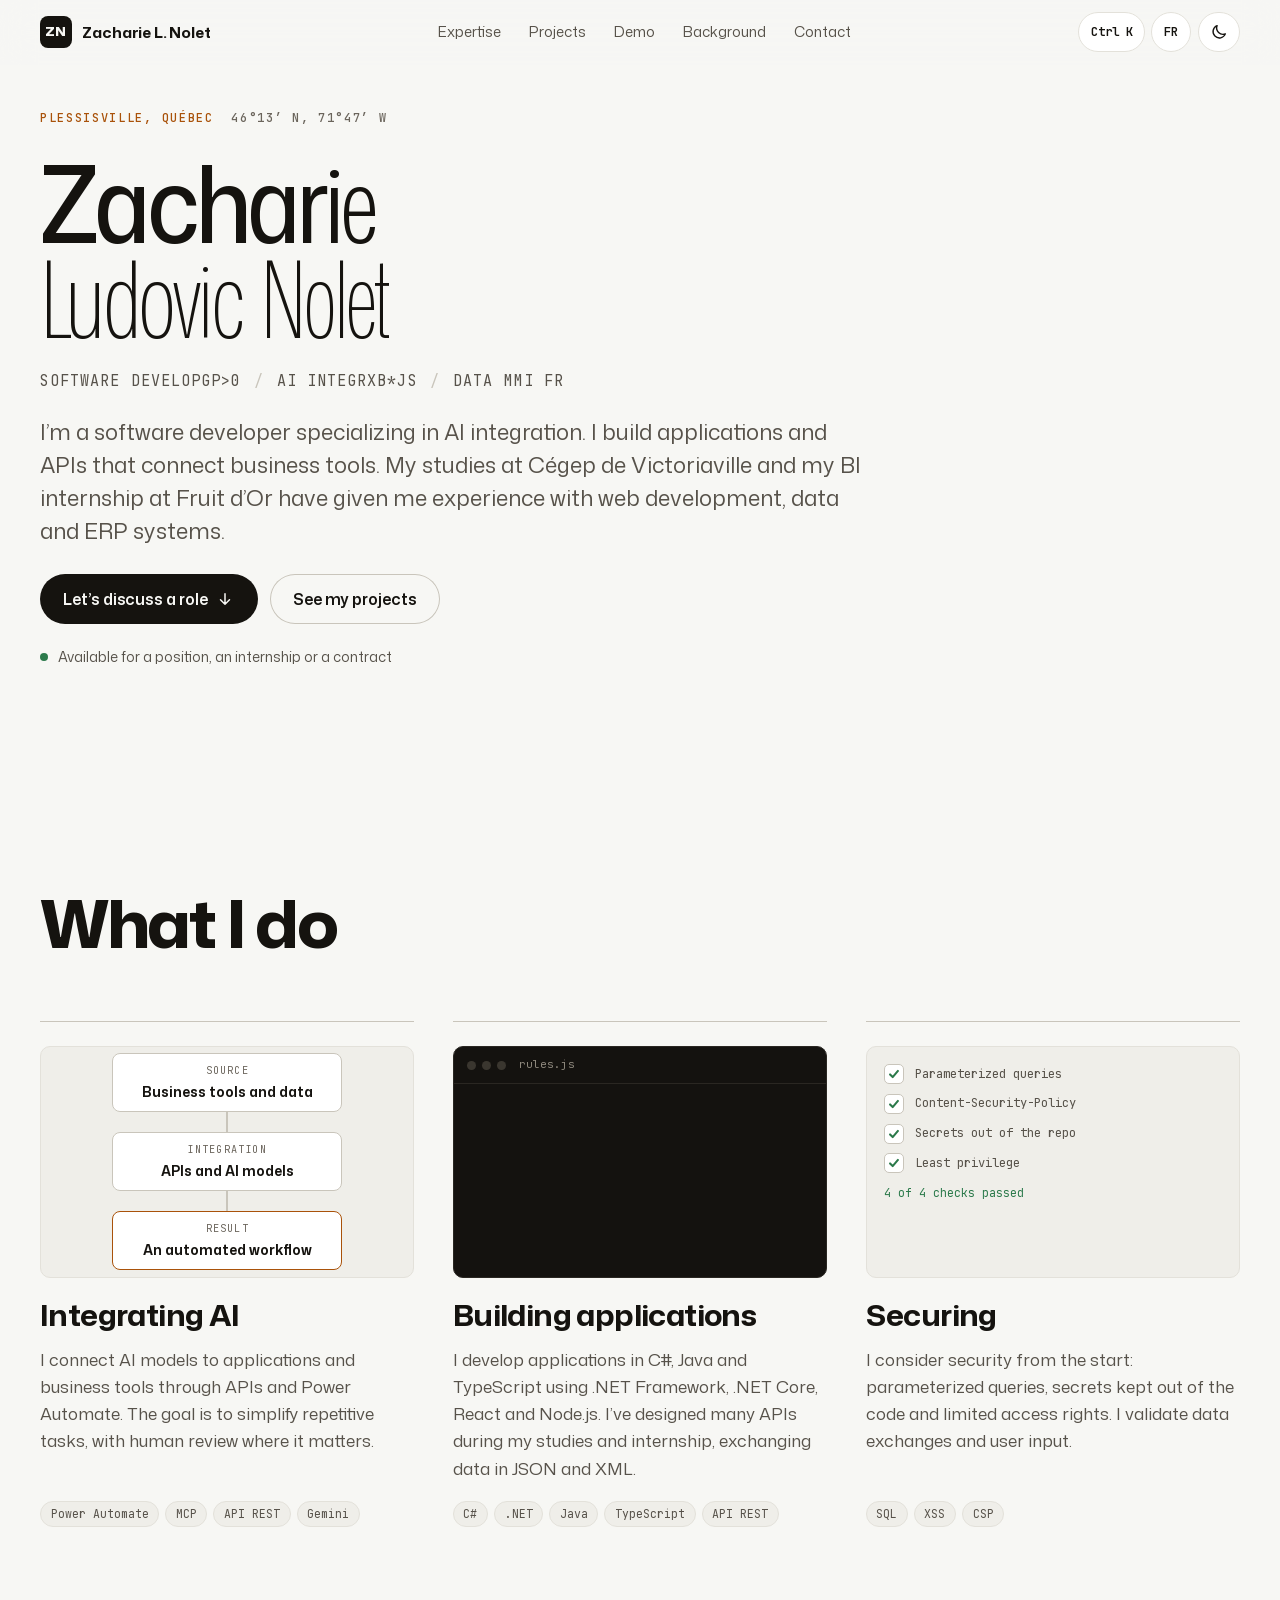
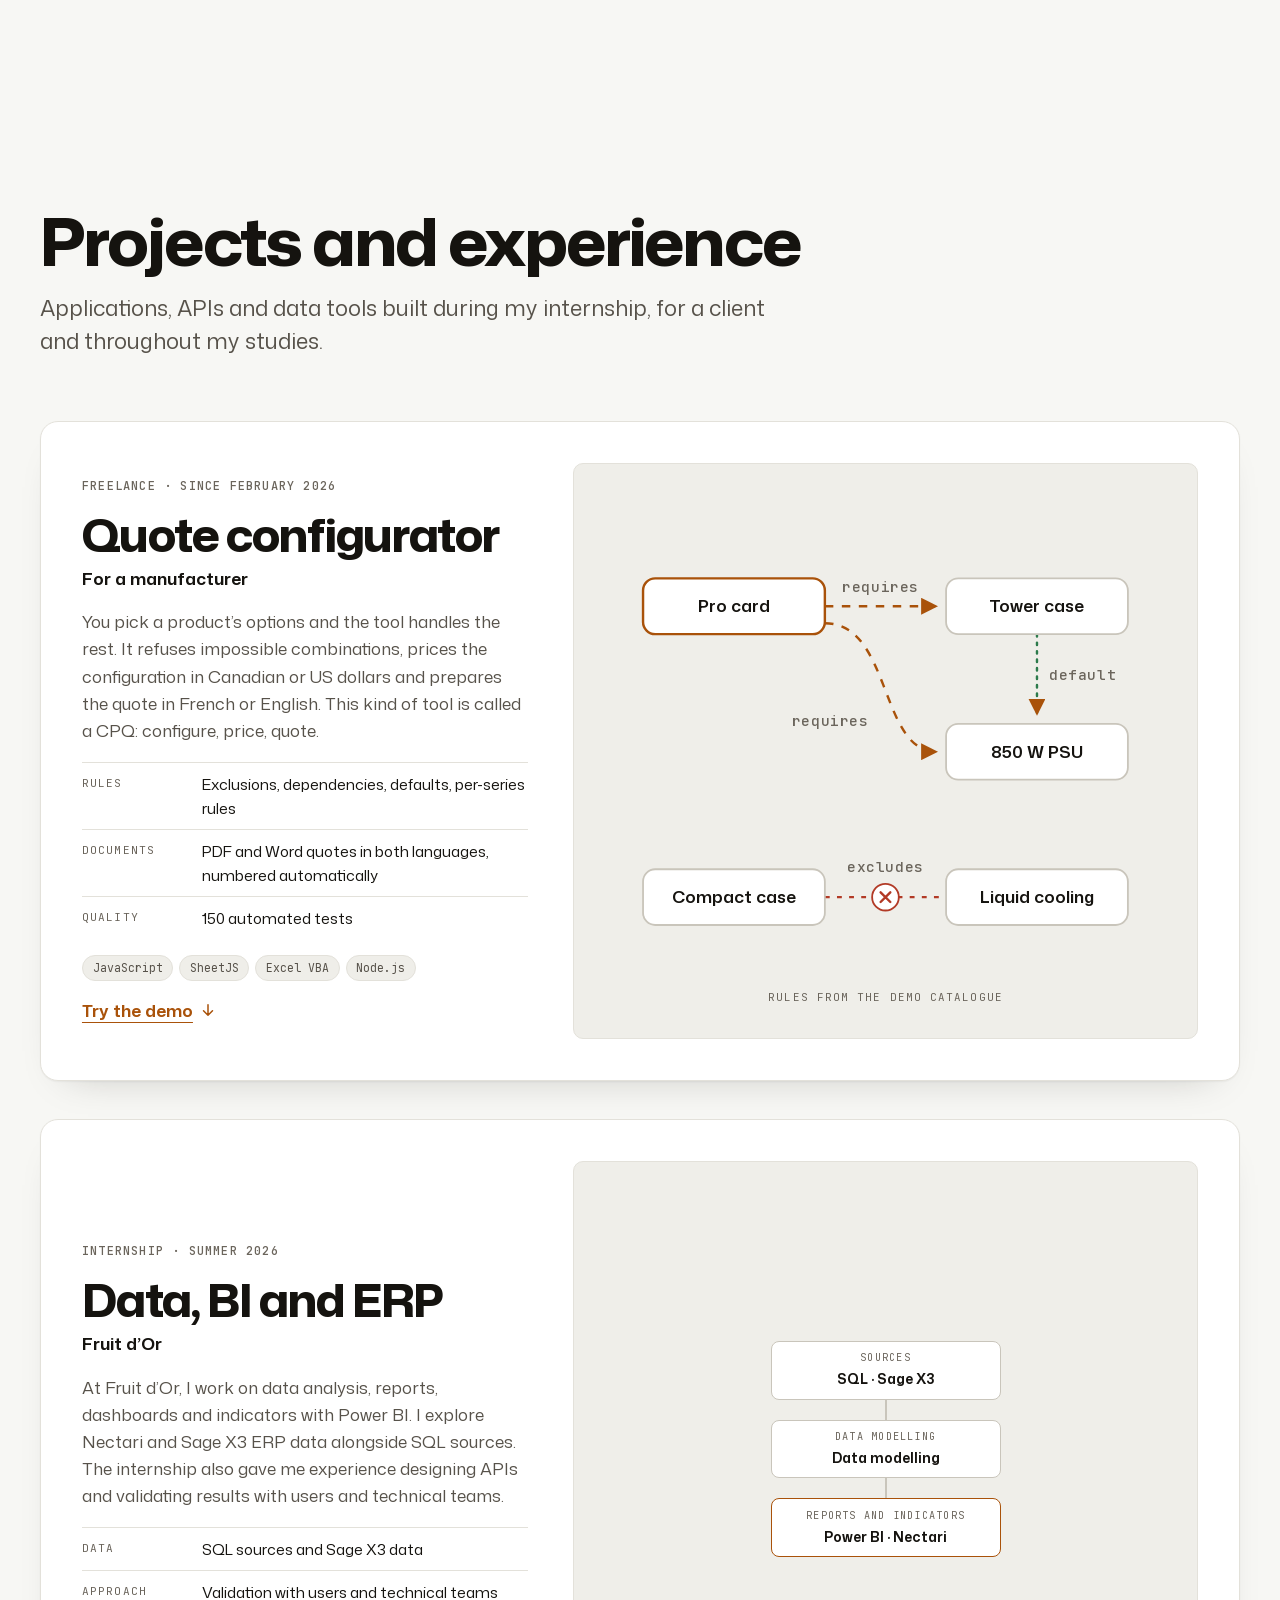
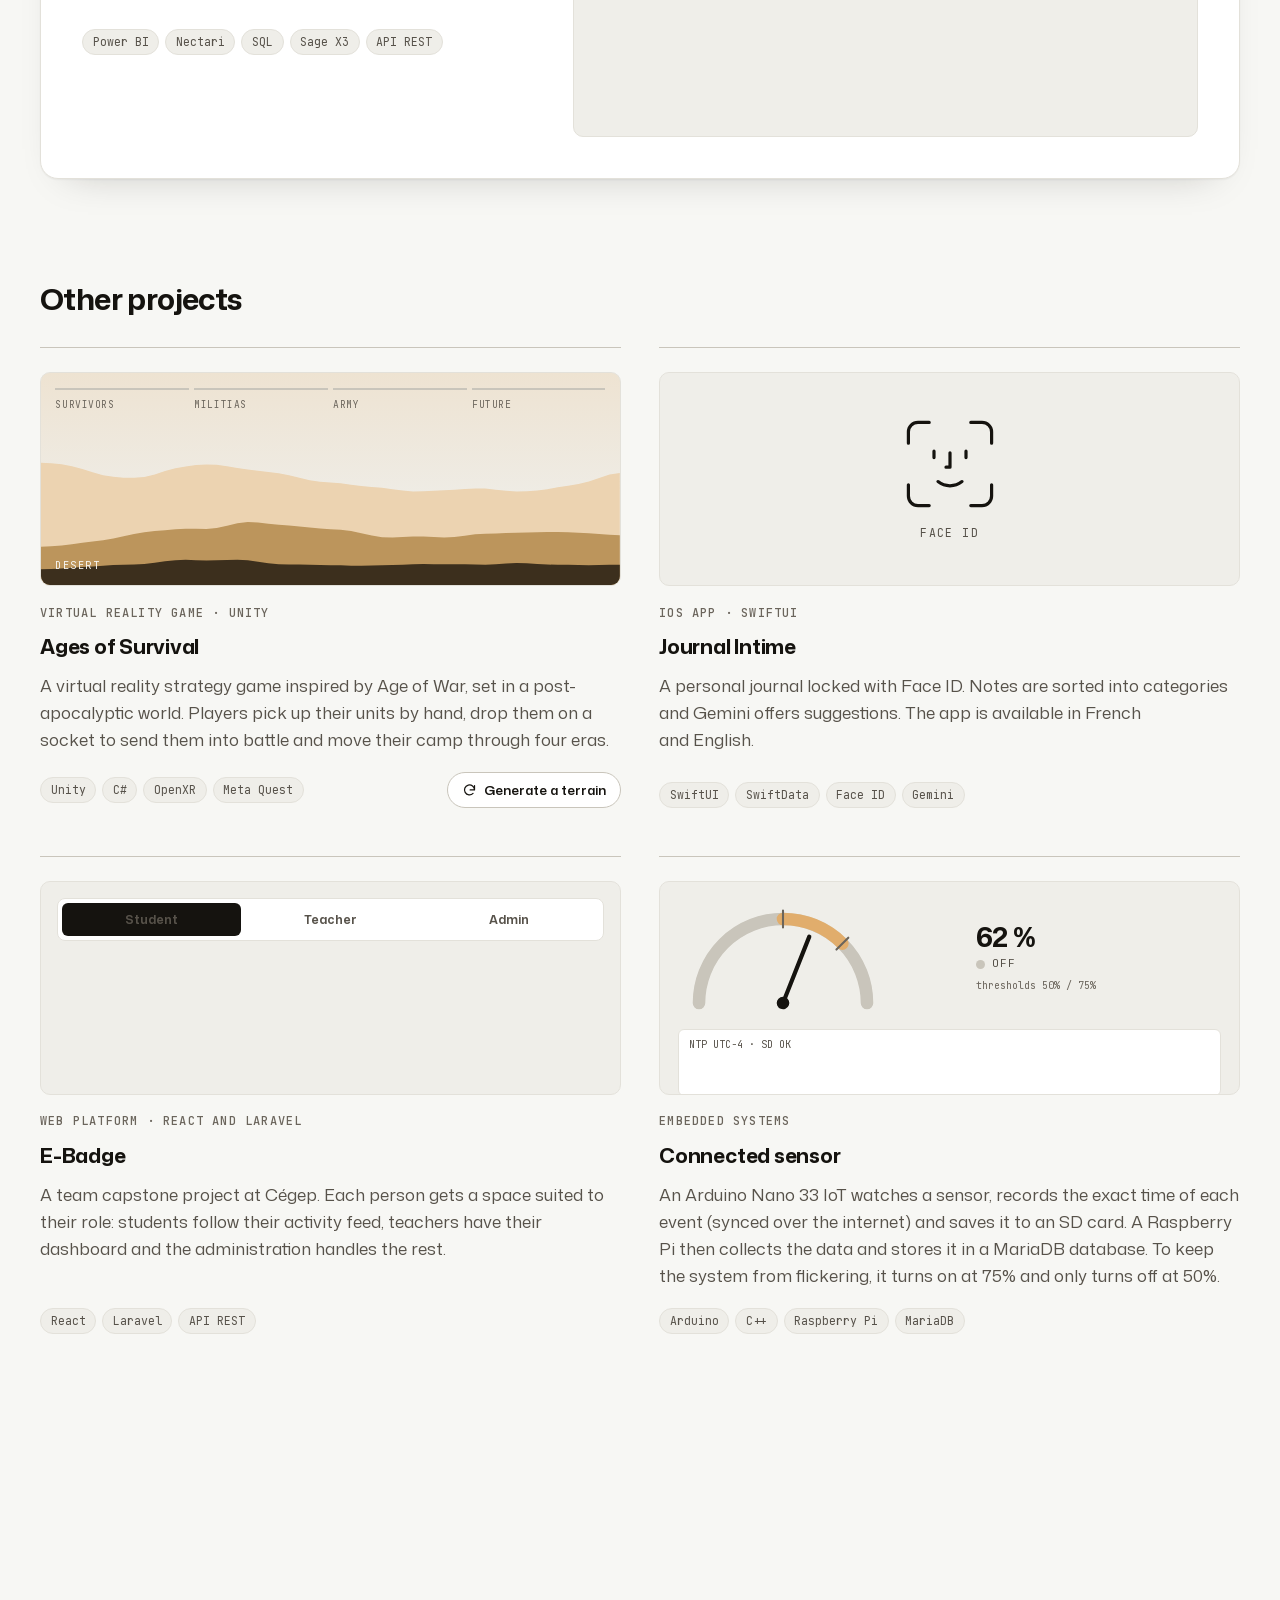
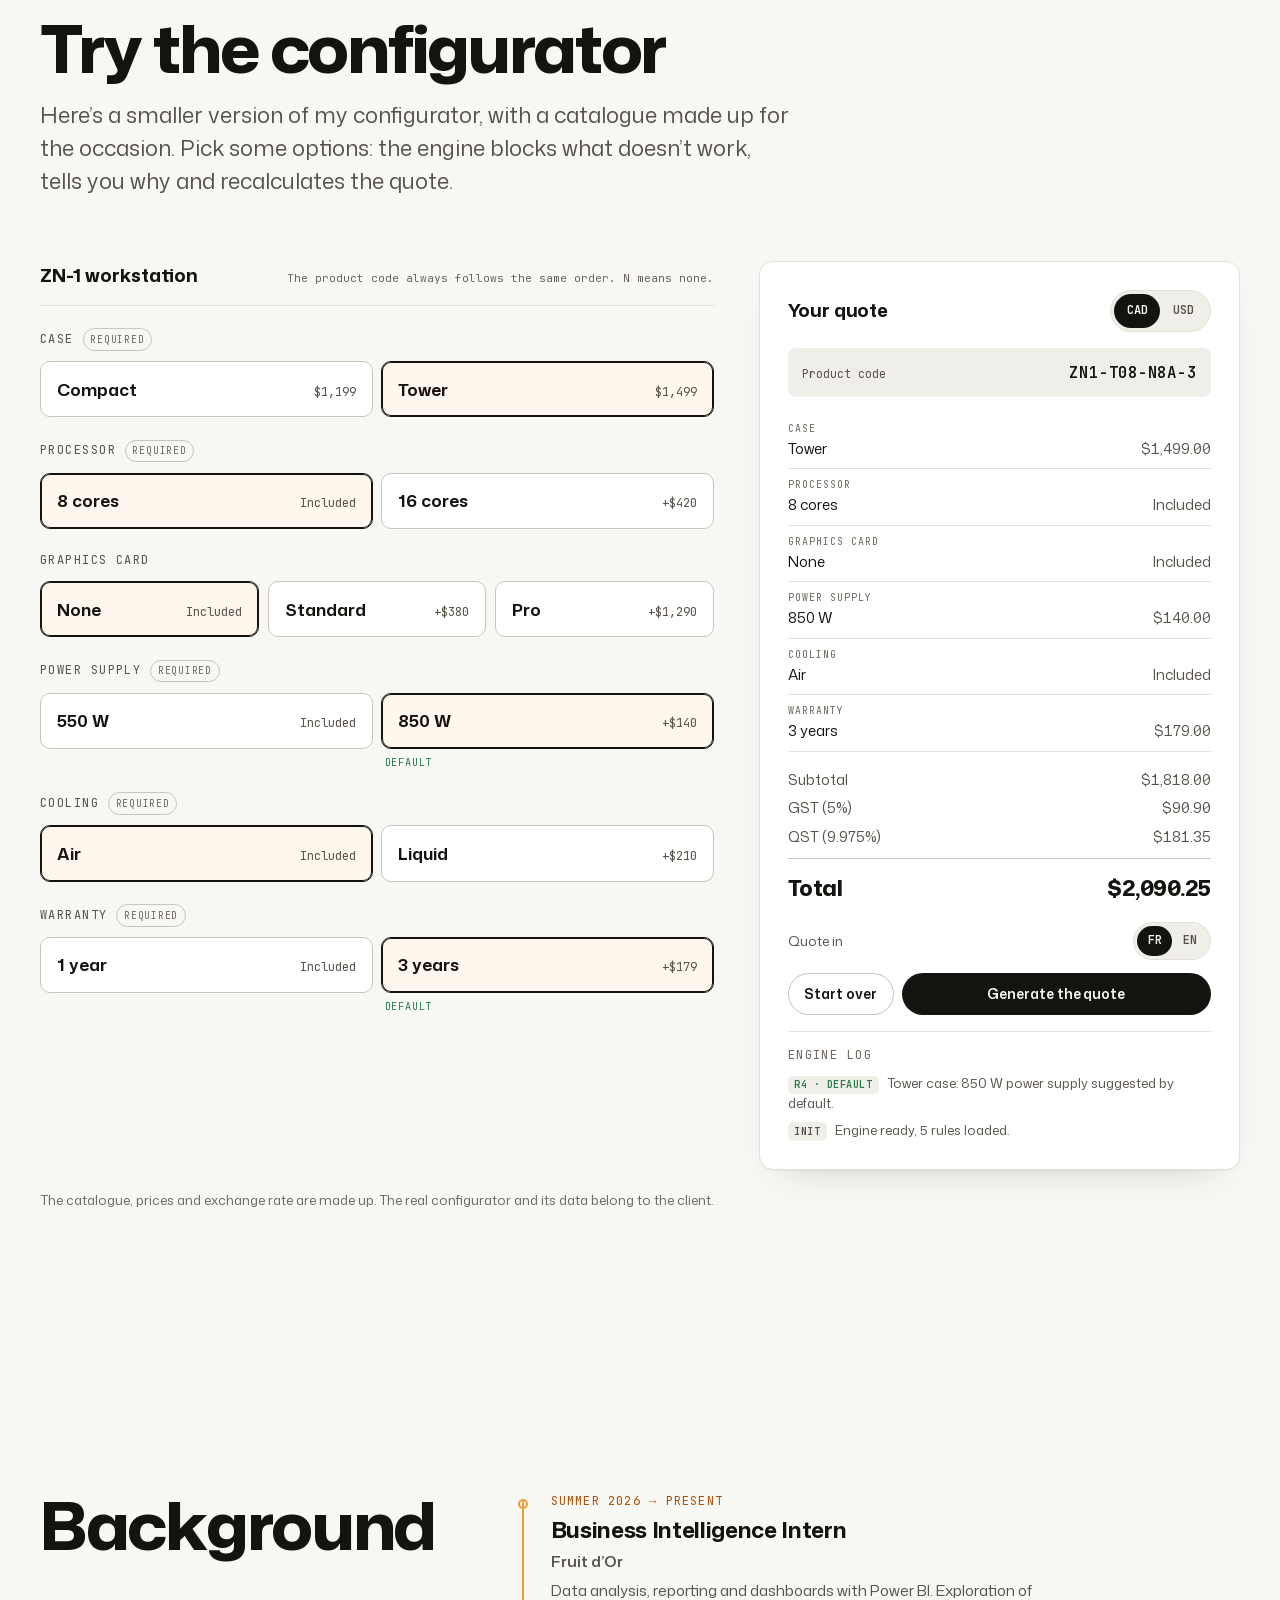
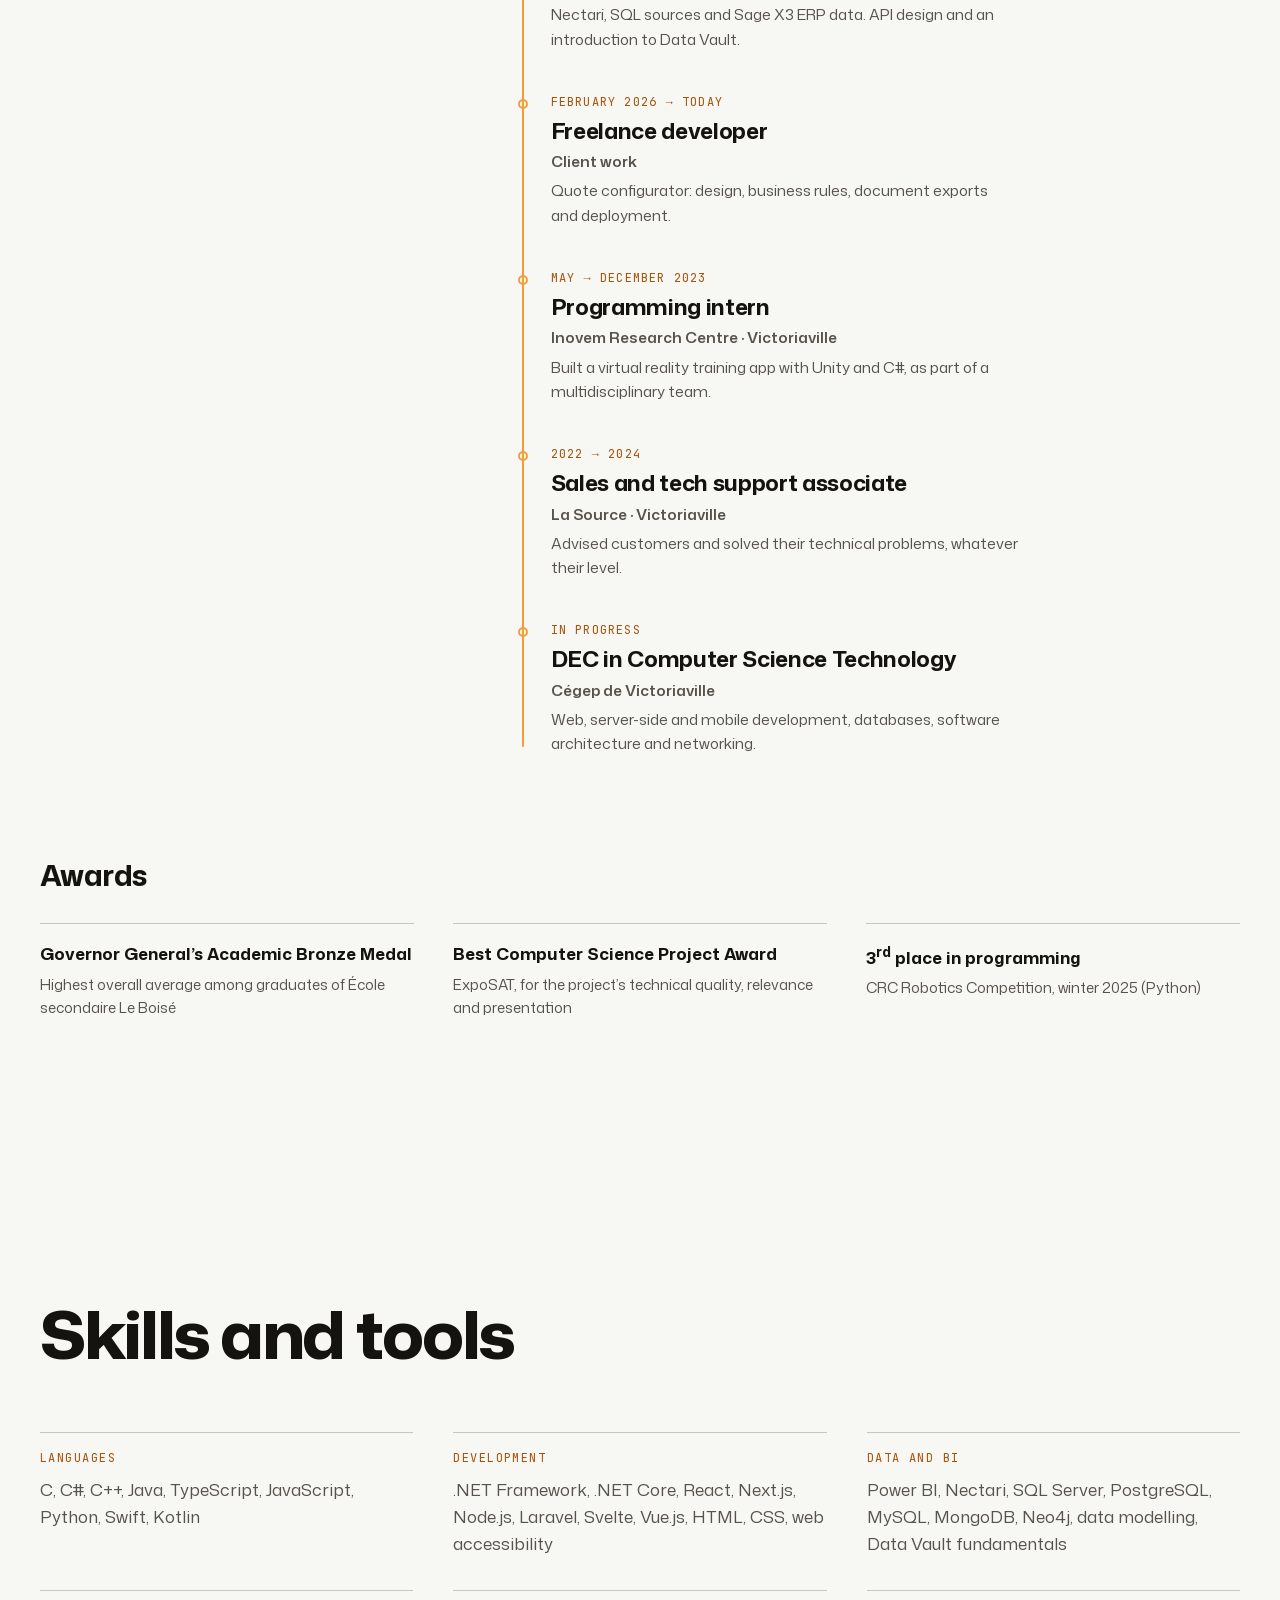
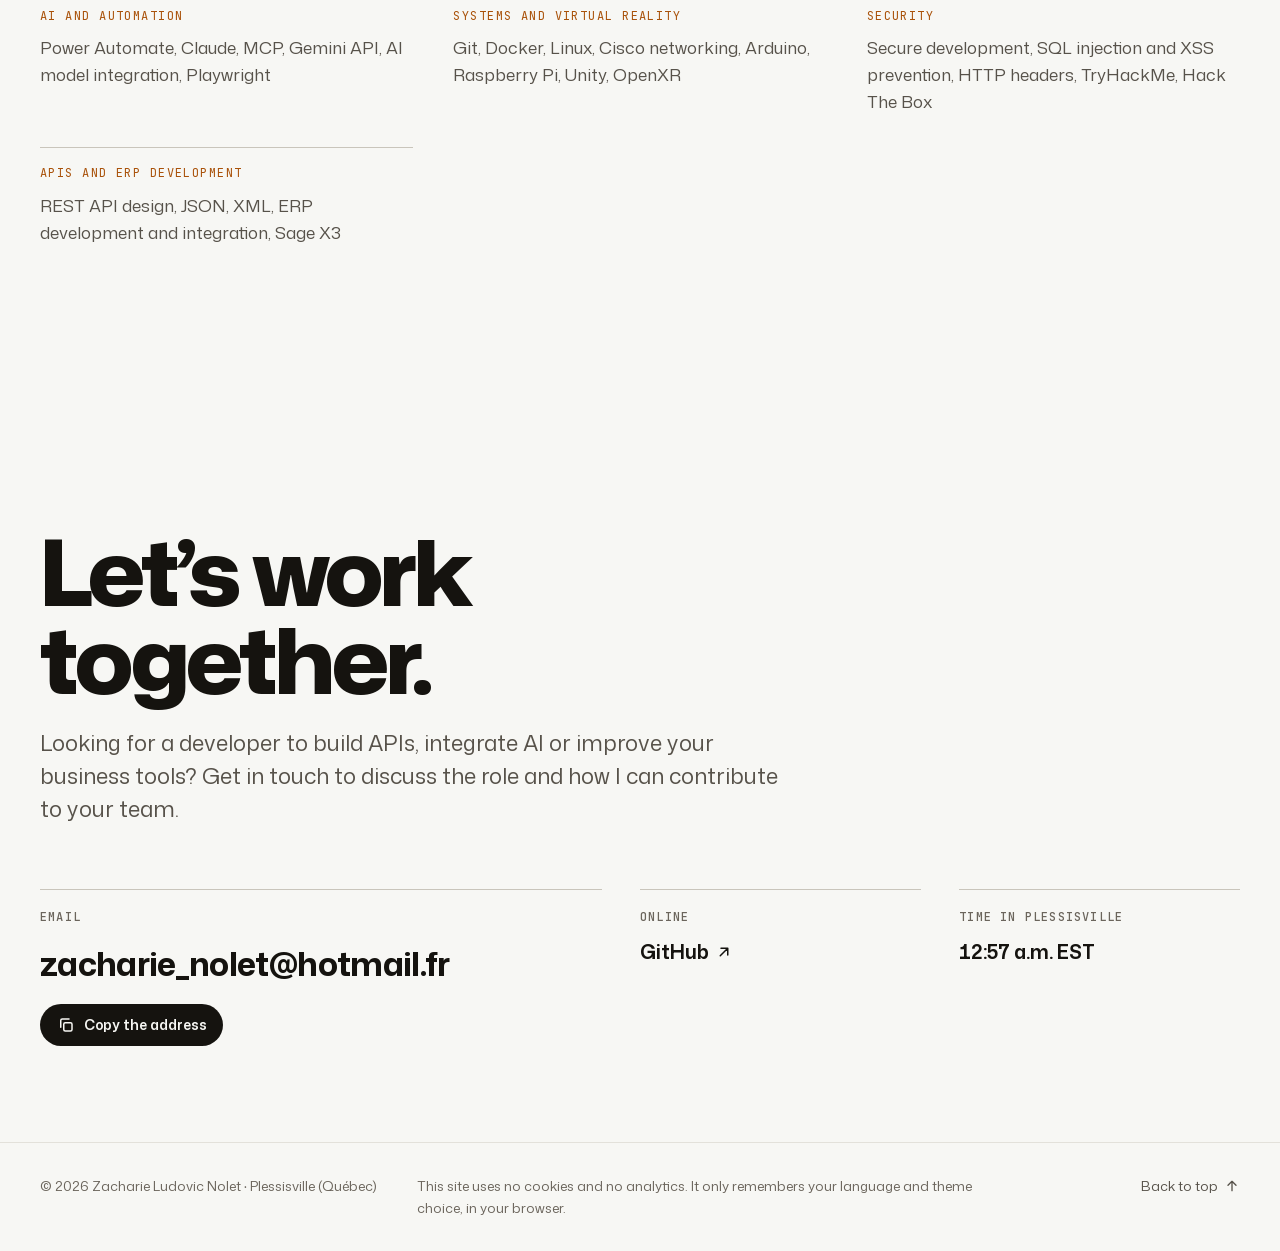
==== commit 65de8b5c: "Harmonise le stage et les compétences ERP" ====
--- a/index.html
+++ b/index.html
@@ -1,8 +1,8 @@
-<!doctype html><html lang="en-CA"><head><meta charset="utf-8"><meta name="viewport" content="width=device-width,initial-scale=1,viewport-fit=cover"><meta http-equiv="Content-Security-Policy" content="default-src 'self'; script-src 'self'; style-src 'self'; font-src 'self'; img-src 'self' data:; connect-src 'none'; object-src 'none'; base-uri 'self'; form-action 'none'; manifest-src 'self'; upgrade-insecure-requests"><meta name="referrer" content="strict-origin-when-cross-origin"><title>Zacharie Nolet | Junior Software Developer</title><meta name="description" content="Junior software developer in Québec: C#, object-oriented programming, SQL, APIs, business rules and a summer 2026 BI internship. Computer Science Technology DEC in progress."><meta name="author" content="Zacharie Ludovic Nolet"><link rel="canonical" href="https://zacharienoletgit.github.io/"><meta name="color-scheme" content="light dark"><meta name="theme-color" content="#f7f7f4" media="(prefers-color-scheme: light)"><meta name="theme-color" content="#0d0c0a" media="(prefers-color-scheme: dark)"><meta property="og:type" content="profile"><meta property="og:locale" content="en_CA"><meta property="og:locale:alternate" content="fr_CA"><meta property="og:site_name" content="Zacharie Ludovic Nolet"><meta property="og:title" content="Zacharie Nolet | Junior Software Developer"><meta property="og:description" content="Junior software developer in Québec: C#, object-oriented programming, SQL, APIs, business rules and a summer 2026 BI internship. Computer Science Technology DEC in progress."><meta property="og:url" content="https://zacharienoletgit.github.io/"><meta property="og:image" content="https://zacharienoletgit.github.io/og-image.jpg"><meta property="og:image:width" content="1200"><meta property="og:image:height" content="630"><meta property="og:image:alt" content="Zacharie Ludovic Nolet — software developer, Plessisville, Québec"><meta name="twitter:card" content="summary_large_image"><link rel="icon" href="favicon.svg" type="image/svg+xml"><link rel="icon" href="favicon-32.png" type="image/png" sizes="32x32"><link rel="apple-touch-icon" href="apple-touch-icon.png"><link rel="manifest" href="site.webmanifest"><link rel="preload" href="fonts/mona-sans.woff2" as="font" type="font/woff2" crossorigin><link rel="stylesheet" href="style.css?v=f5a011db"><script src="theme.js?v=6c92ae1f"></script><script src="en.js?v=17e8b2db" defer></script><script src="app.js?v=0e18e6d5" defer></script><script type="application/ld+json">{"@context":"https://schema.org","@type":"Person","name":"Zacharie Ludovic Nolet","url":"https://zacharienoletgit.github.io/","jobTitle":"Junior Software Developer","email":"mailto:zacharie_nolet@hotmail.fr","address":{"@type":"PostalAddress","addressLocality":"Plessisville","addressRegion":"QC","addressCountry":"CA"},"worksFor":{"@type":"Organization","name":"Gilbert"},"award":["Médaille académique de bronze du Gouverneur général","Prix du meilleur projet en informatique, ExpoSAT"],"sameAs":["https://github.com/zacharienoletGit"]}</script></head><body><a class="skip" href="#contenu" data-i18n="skip">Skip to content</a><div class="progress" aria-hidden="true"><span></span></div><header class="site-header" id="site-header"><div class="wrap bar"><a class="brand" href="#accueil" aria-label="Zacharie L. Nolet, back to top" data-i18n-attr="aria-label:brand.aria"><span class="brand-mark" aria-hidden="true">ZN</span> <span class="brand-name">Zacharie L. Nolet</span></a><nav class="nav" aria-label="Main navigation" data-i18n-attr="aria-label:nav.aria"><a href="#expertise" data-i18n="nav.expertise">Skills</a> <a href="#projets" data-i18n="nav.work">Projects</a> <a href="#demo" data-i18n="nav.demo">Demo</a> <a href="#parcours" data-i18n="nav.journey">Experience</a> <a href="#contact" data-i18n="nav.contact">Contact</a></nav><div class="tools" data-requires-js><button class="tool tool-kbd" type="button" data-action="palette" aria-haspopup="dialog" aria-label="Open the command palette" data-i18n-attr="aria-label:tools.palette"><kbd data-kbd>⌘K</kbd></button> <button class="tool tool-lang" type="button" data-action="lang" aria-label="Passer en français" lang="fr"><span data-lang-label>FR</span></button> <button class="tool tool-theme" type="button" data-action="theme" aria-label="Change theme" data-i18n-attr="aria-label:tools.theme"><svg class="i-sun" viewBox="0 0 24 24" aria-hidden="true"><circle cx="12" cy="12" r="4"/><path d="M12 2v2M12 20v2M4.93 4.93l1.41 1.41M17.66 17.66l1.41 1.41M2 12h2M20 12h2M6.34 17.66l-1.41 1.41M19.07 4.93l-1.41 1.41"/></svg> <svg class="i-moon" viewBox="0 0 24 24" aria-hidden="true"><path d="M20.5 14.5A8.5 8.5 0 0 1 9.5 3.5a8.5 8.5 0 1 0 11 11Z"/></svg></button> <button class="tool tool-menu" type="button" data-action="palette" aria-haspopup="dialog" aria-label="Open the menu" data-i18n-attr="aria-label:tools.menu"><span data-i18n="nav.menu">Menu</span></button></div></div></header><main id="contenu"><section class="hero" id="accueil" aria-labelledby="hero-title"><div class="wrap hero-inner"><p class="hero-place"><span data-i18n="hero.place">Plessisville, Québec</span> <span class="coord">46°13′&nbsp;N, 71°47′&nbsp;<span data-i18n="hero.west">W</span></span></p><h1 class="hero-name" id="hero-title"><span class="sr-only">Zacharie Ludovic Nolet</span> <span class="name-visual" aria-hidden="true"><span class="line" data-kinetic>Zacharie</span> <span class="line" data-kinetic>Ludovic Nolet</span></span></h1><p class="hero-role" data-i18n="hero.role">Junior Software Developer</p><p class="disciplines"><span class="sr-only"><span data-i18n="hero.d1">C# & object-oriented programming</span>, <span data-i18n="hero.d2">SQL & data</span>, <span data-i18n="hero.d3">APIs & AI integration</span></span> <span class="disc-visual" aria-hidden="true"><span class="disc" data-scramble data-i18n="hero.d1">C# & object-oriented programming</span> <span class="disc-sep">/</span> <span class="disc" data-scramble data-i18n="hero.d2">SQL & data</span> <span class="disc-sep">/</span> <span class="disc" data-scramble data-i18n="hero.d3">APIs & AI integration</span></span></p><p class="lede hero-lede" data-i18n="hero.lede">I turn user needs into reliable tools: business rules, data and automation. My experience includes C#/Unity, a CPQ configurator and a business intelligence internship. Computer Science Technology DEC in progress at Cégep de Victoriaville.</p><div class="hero-actions"><a class="btn btn-primary" href="#projets"><span data-i18n="hero.cta1">View my projects</span><svg class="i" viewBox="0 0 24 24" aria-hidden="true"><path d="M12 5v14M6 13l6 6 6-6"/></svg></a><a class="btn btn-ghost" id="download-cv" href="Zacharie_Nolet_CV_Harbor.pdf" download="Zacharie_Nolet_CV_Harbor.pdf"><svg class="i" viewBox="0 0 24 24" aria-hidden="true"><path d="M12 3v12M7 10l5 5 5-5M5 16v5h14v-5"/></svg><span data-i18n="hero.cta2">Download my résumé</span></a></div><p class="status"><span class="status-dot" aria-hidden="true"></span><span data-i18n="hero.status">Seeking a junior developer role · Québec / remote in Canada</span></p></div></section><section class="section" id="expertise" aria-labelledby="exp-title"><div class="wrap"><h2 class="h2 section-title" id="exp-title" data-i18n="exp.title">From requirements to software.</h2><div class="exp-grid"><article class="exp"><div class="viz viz-flow" aria-hidden="true"><div class="flow-node"><span class="flow-k" data-i18n="viz.flow.k1">Input</span><span class="flow-v" data-i18n="viz.flow.v1">User requirement</span></div><div class="flow-wire"><i></i></div><div class="flow-node"><span class="flow-k" data-i18n="viz.flow.k2">Processing</span><span class="flow-v" data-i18n="viz.flow.v2">Rules & data exchange</span></div><div class="flow-wire"><i></i></div><div class="flow-node flow-out"><span class="flow-k" data-i18n="viz.flow.k3">Output</span><span class="flow-v" data-i18n="viz.flow.v3">Verifiable result</span></div></div><h3 class="h3" data-i18n="exp.c1.title">APIs & AI integration</h3><p data-i18n="exp.c1.body">I build APIs to connect systems and automate data exchange. I have in-depth knowledge of AI integration, supported by my automation projects and work with AI models.</p><ul class="chips"><li>REST APIs</li><li>Node.js</li><li>Git</li></ul></article><article class="exp"><div class="viz viz-code" aria-hidden="true"><div class="code-bar"><i></i><i></i><i></i><span>rules.js</span></div><pre class="code"><code><span class="ln"><span class="kw">function</span> <span class="fn">stateOf</span>(opt, sel) {</span>
+<!doctype html><html lang="fr-CA"><head><meta charset="utf-8"><meta name="viewport" content="width=device-width,initial-scale=1,viewport-fit=cover"><meta http-equiv="Content-Security-Policy" content="default-src 'self'; script-src 'self'; style-src 'self'; font-src 'self'; img-src 'self' data:; connect-src 'none'; object-src 'none'; base-uri 'self'; form-action 'none'; manifest-src 'self'; upgrade-insecure-requests"><meta name="referrer" content="strict-origin-when-cross-origin"><title>Zacharie Ludovic Nolet</title><meta name="description" content="Zacharie Ludovic Nolet, développeur logiciel spécialisé en intégration de l’IA. Applications, API REST, C#, .NET, Java, Power BI et expérience ERP chez Fruit d’Or. Disponible pour un poste, un stage ou un contrat."><meta name="author" content="Zacharie Ludovic Nolet"><link rel="canonical" href="https://zacharienoletgit.github.io/"><meta name="color-scheme" content="light dark"><meta name="theme-color" content="#f7f7f4" media="(prefers-color-scheme: light)"><meta name="theme-color" content="#0d0c0a" media="(prefers-color-scheme: dark)"><meta property="og:type" content="profile"><meta property="og:locale" content="fr_CA"><meta property="og:locale:alternate" content="en_CA"><meta property="og:site_name" content="Zacharie Ludovic Nolet"><meta property="og:title" content="Zacharie Ludovic Nolet"><meta property="og:description" content="Zacharie Ludovic Nolet, développeur logiciel spécialisé en intégration de l’IA. Applications, API REST, C#, .NET, Java, Power BI et expérience ERP chez Fruit d’Or. Disponible pour un poste, un stage ou un contrat."><meta property="og:url" content="https://zacharienoletgit.github.io/"><meta property="og:image" content="https://zacharienoletgit.github.io/og-image.jpg"><meta property="og:image:width" content="1200"><meta property="og:image:height" content="630"><meta property="og:image:alt" content="Zacharie Ludovic Nolet, développement logiciel, automatisation avec l’IA et cybersécurité, Plessisville (Québec)"><meta name="twitter:card" content="summary_large_image"><link rel="icon" href="favicon.svg" type="image/svg+xml"><link rel="icon" href="favicon-32.png" type="image/png" sizes="32x32"><link rel="apple-touch-icon" href="apple-touch-icon.png"><link rel="manifest" href="site.webmanifest"><link rel="preload" href="fonts/mona-sans.woff2" as="font" type="font/woff2" crossorigin><link rel="stylesheet" href="style.css?v=304ca15b"><script src="theme.js?v=6c92ae1f"></script><script src="en.js?v=c7e68323" defer></script><script src="app.js?v=79f9f184" defer></script><script type="application/ld+json">{"@context":"https://schema.org","@type":"Person","name":"Zacharie Ludovic Nolet","url":"https://zacharienoletgit.github.io/","jobTitle":"Développeur logiciel spécialisé en intégration de l’IA","email":"mailto:zacharie_nolet@hotmail.fr","address":{"@type":"PostalAddress","addressLocality":"Plessisville","addressRegion":"QC","addressCountry":"CA"},"award":["Médaille académique de bronze du Gouverneur général","Prix du meilleur projet en informatique, ExpoSAT"],"knowsLanguage":["fr-CA","en-CA"],"sameAs":["https://github.com/zacharienoletGit"],"knowsAbout":["API REST","C#",".NET","Java","Intégration de l’IA","Power BI","ERP"]}</script></head><body><a class="skip" href="#contenu" data-i18n="skip">Aller au contenu</a><div class="progress" aria-hidden="true"><span></span></div><header class="site-header" id="site-header"><div class="wrap bar"><a class="brand" href="#accueil" aria-label="Zacharie L. Nolet, retour en haut" data-i18n-attr="aria-label:brand.aria"><span class="brand-mark" aria-hidden="true">ZN</span> <span class="brand-name">Zacharie L. Nolet</span></a><nav class="nav" aria-label="Navigation principale" data-i18n-attr="aria-label:nav.aria"><a href="#expertise" data-i18n="nav.expertise">Expertise</a> <a href="#projets" data-i18n="nav.work">Projets</a> <a href="#demo" data-i18n="nav.demo">Démo</a> <a href="#parcours" data-i18n="nav.journey">Parcours</a> <a href="#contact" data-i18n="nav.contact">Contact</a></nav><div class="tools" data-requires-js><button class="tool tool-kbd" type="button" data-action="palette" aria-haspopup="dialog" aria-label="Ouvrir la palette de commandes" data-i18n-attr="aria-label:tools.palette"><kbd data-kbd>⌘K</kbd></button> <button class="tool tool-lang" type="button" data-action="lang" aria-label="Switch to English" lang="en"><span data-lang-label>EN</span></button> <button class="tool tool-theme" type="button" data-action="theme" aria-label="Changer de thème" data-i18n-attr="aria-label:tools.theme"><svg class="i-sun" viewBox="0 0 24 24" aria-hidden="true"><circle cx="12" cy="12" r="4"/><path d="M12 2v2M12 20v2M4.93 4.93l1.41 1.41M17.66 17.66l1.41 1.41M2 12h2M20 12h2M6.34 17.66l-1.41 1.41M19.07 4.93l-1.41 1.41"/></svg> <svg class="i-moon" viewBox="0 0 24 24" aria-hidden="true"><path d="M20.5 14.5A8.5 8.5 0 0 1 9.5 3.5a8.5 8.5 0 1 0 11 11Z"/></svg></button> <button class="tool tool-menu" type="button" data-action="palette" aria-haspopup="dialog" aria-label="Ouvrir le menu" data-i18n-attr="aria-label:tools.menu"><span data-i18n="nav.menu">Menu</span></button></div></div></header><main id="contenu"><section class="hero" id="accueil" aria-labelledby="hero-title"><div class="wrap hero-inner"><p class="hero-place"><span data-i18n="hero.place">Plessisville, Québec</span> <span class="coord">46°13′&nbsp;N, 71°47′&nbsp;<span data-i18n="hero.west">O</span></span></p><h1 class="hero-name" id="hero-title"><span class="sr-only">Zacharie Ludovic Nolet</span> <span class="name-visual" aria-hidden="true"><span class="line" data-kinetic>Zacharie</span> <span class="line" data-kinetic>Ludovic Nolet</span></span></h1><p class="disciplines"><span class="sr-only"><span data-i18n="hero.d1">Développement logiciel</span>, <span data-i18n="hero.d2">Intégration de l’IA</span>, <span data-i18n="hero.d3">Données et BI</span></span> <span class="disc-visual" aria-hidden="true"><span class="disc" data-scramble data-i18n="hero.d1">Développement logiciel</span> <span class="disc-sep">/</span> <span class="disc" data-scramble data-i18n="hero.d2">Intégration de l’IA</span> <span class="disc-sep">/</span> <span class="disc" data-scramble data-i18n="hero.d3">Données et BI</span></span></p><p class="lede hero-lede" data-i18n="hero.lede">Développeur logiciel, je me spécialise dans l’intégration de l’IA. Je conçois des applications et des API pour relier les outils métiers. Mon parcours au Cégep de Victoriaville et mon stage BI chez Fruit d’Or m’ont amené à travailler avec le développement web, les données et les ERP.</p><div class="hero-actions"><a class="btn btn-primary" href="#contact"><span data-i18n="hero.cta1">Discutons d’un poste</span><svg class="i" viewBox="0 0 24 24" aria-hidden="true"><path d="M12 5v14M6 13l6 6 6-6"/></svg></a><a class="btn btn-ghost" href="#projets"><span data-i18n="hero.cta2">Voir mes projets</span></a></div><p class="status"><span class="status-dot" aria-hidden="true"></span><span data-i18n="hero.status">Disponible pour un poste, un stage ou un contrat</span></p></div></section><section class="section" id="expertise" aria-labelledby="exp-title"><div class="wrap"><h2 class="h2 section-title" id="exp-title" data-i18n="exp.title">Ce que je fais</h2><div class="exp-grid"><article class="exp"><div class="viz viz-flow" aria-hidden="true"><div class="flow-node"><span class="flow-k" data-i18n="viz.flow.k1">Source</span><span class="flow-v" data-i18n="viz.flow.v1">Outils métiers et données</span></div><div class="flow-wire"><i></i></div><div class="flow-node"><span class="flow-k" data-i18n="viz.flow.k2">Intégration</span><span class="flow-v" data-i18n="viz.flow.v2">API et modèles d’IA</span></div><div class="flow-wire"><i></i></div><div class="flow-node flow-out"><span class="flow-k" data-i18n="viz.flow.k3">Résultat</span><span class="flow-v" data-i18n="viz.flow.v3">Un processus automatisé</span></div></div><h3 class="h3" data-i18n="exp.c1.title">Intégrer l’IA</h3><p data-i18n="exp.c1.body">Je connecte les modèles d’IA aux applications et aux outils métiers avec des API et Power Automate. L’objectif : simplifier les tâches répétitives, avec une validation humaine là où elle est nécessaire.</p><ul class="chips"><li>Power Automate</li><li>MCP</li><li>API REST</li><li>Gemini</li></ul></article><article class="exp"><div class="viz viz-code" aria-hidden="true"><div class="code-bar"><i></i><i></i><i></i><span>rules.js</span></div><pre class="code"><code><span class="ln"><span class="kw">function</span> <span class="fn">stateOf</span>(opt, sel) {</span>
 <span class="ln">  <span class="kw">if</span> (<span class="fn">excludes</span>(opt, sel))</span>
 <span class="ln">    <span class="kw">return</span> <span class="st">"DISABLED"</span>;</span>
 <span class="ln">  <span class="kw">if</span> (sel.<span class="fn">has</span>(opt.key))</span>
 <span class="ln">    <span class="kw">return</span> <span class="st">"SELECTED"</span>;</span>
 <span class="ln">  <span class="kw">return</span> opt.isDefault</span>
 <span class="ln">    ? <span class="st">"DEFAULT"</span> : <span class="st">"AVAILABLE"</span>;</span>
-<span class="ln">}</span></code></pre></div><h3 class="h3" data-i18n="exp.c2.title">Software development</h3><p data-i18n="exp.c2.body">C# with Unity during an internship, Java and object-oriented programming in my studies, and JavaScript and TypeScript in my projects. My CPQ configurator focuses on business rules and automated tests.</p><ul class="chips"><li>C#</li><li>Java</li><li>JavaScript</li><li>TypeScript</li></ul></article><article class="exp"><div class="viz viz-audit" aria-hidden="true"><ul class="audit"><li><span class="audit-box"><svg viewBox="0 0 16 16"><path d="M3.5 8.5l3 3 6-7"/></svg></span><span data-i18n="viz.audit.1">User requirements</span></li><li><span class="audit-box"><svg viewBox="0 0 16 16"><path d="M3.5 8.5l3 3 6-7"/></svg></span><span data-i18n="viz.audit.2">SQL queries</span></li><li><span class="audit-box"><svg viewBox="0 0 16 16"><path d="M3.5 8.5l3 3 6-7"/></svg></span><span data-i18n="viz.audit.3">Data validation</span></li><li><span class="audit-box"><svg viewBox="0 0 16 16"><path d="M3.5 8.5l3 3 6-7"/></svg></span><span data-i18n="viz.audit.4">Documentation</span></li></ul><p class="audit-foot" data-i18n="viz.audit.foot">From requirements to validation</p></div><h3 class="h3" data-i18n="exp.c3.title">Data & enterprise systems</h3><p data-i18n="exp.c3.body">During my summer 2026 BI internship at Fruit d’Or, I built APIs to integrate systems. I also worked with Power BI, Nectari, Sage X3 and SQL, alongside user requirements, data validation and documentation.</p><ul class="chips"><li>SQL</li><li>Power BI</li><li>Nectari</li><li>Sage X3</li></ul></article></div></div></section><section class="section section-work" id="projets" aria-labelledby="work-title"><div class="wrap"><div class="section-head"><h2 class="h2" id="work-title" data-i18n="work.title">Projects</h2><p class="lede" data-i18n="work.lede">A business configurator, automation work and academic projects. Each example shows how I turn a requirement into a working tool.</p></div><div class="stack"><article class="feature" aria-labelledby="f1-title"><div class="feature-text"><p class="meta" data-i18n="f1.meta">Freelance · since February 2026</p><h3 class="feature-title" id="f1-title" data-i18n="f1.title">Quote configurator</h3><p class="feature-sub" data-i18n="f1.sub">Business rules & document generation</p><p data-i18n="f1.body">This freelance project for a manufacturer replaces a manual quoting process. The configurator applies catalogue rules, blocks incompatible combinations, calculates CAD or USD prices and generates documents in French or English.</p><dl class="facts"><div><dt data-i18n="f1.k1">Rules</dt><dd data-i18n="f1.v1">Exclusions, dependencies, defaults, per-series rules</dd></div><div><dt data-i18n="f1.k2">Documents</dt><dd data-i18n="f1.v2">PDF and Word quotes in both languages, numbered automatically</dd></div><div><dt data-i18n="f1.k3">Quality</dt><dd data-i18n="f1.v3">150 automated tests</dd></div></dl><ul class="chips"><li>JavaScript</li><li>SheetJS</li><li>Excel VBA</li><li>Node.js</li></ul><a class="link-arrow" href="#demo"><span data-i18n="f1.cta">Try the demo</span><svg class="i" viewBox="0 0 24 24" aria-hidden="true"><path d="M12 5v14M6 13l6 6 6-6"/></svg></a></div><div class="feature-viz viz viz-graph" aria-hidden="true"><svg class="graph" viewBox="0 0 420 330"><defs><marker id="arw" viewBox="0 0 10 10" refX="9" refY="5" markerWidth="7" markerHeight="7" orient="auto-start-reverse"><path d="M0 0L10 5L0 10z" class="mk"/></marker></defs><path class="edge edge-req" d="M160 53 H252" marker-end="url(#arw)"/><path class="edge edge-req" d="M160 67 C 215 67, 205 173, 252 173" marker-end="url(#arw)"/><path class="edge edge-def" d="M335 76 V 142" marker-end="url(#arw)"/><path class="edge edge-exc" d="M160 293 H260"/><g class="x-mark" transform="translate(210 293)"><circle r="11"/><path d="M-4 -4L4 4M4 -4L-4 4"/></g><text class="elabel" x="206" y="41" text-anchor="middle" data-i18n="g.req">requires</text><text class="elabel" x="196" y="152" text-anchor="end" data-i18n="g.req">requires</text><text class="elabel" x="345" y="114" data-i18n="g.def">default</text><text class="elabel" x="210" y="272" text-anchor="middle" data-i18n="g.exc">excludes</text><g class="node node-hot"><rect x="10" y="30" width="150" height="46" rx="10"/><text x="85" y="58" text-anchor="middle" data-i18n="g.pro">Pro card</text></g><g class="node"><rect x="260" y="30" width="150" height="46" rx="10"/><text x="335" y="58" text-anchor="middle" data-i18n="g.tour">Tower case</text></g><g class="node"><rect x="260" y="150" width="150" height="46" rx="10"/><text x="335" y="178" text-anchor="middle" data-i18n="g.psu">850 W PSU</text></g><g class="node"><rect x="10" y="270" width="150" height="46" rx="10"/><text x="85" y="298" text-anchor="middle" data-i18n="g.compact">Compact case</text></g><g class="node"><rect x="260" y="270" width="150" height="46" rx="10"/><text x="335" y="298" text-anchor="middle" data-i18n="g.liquid">Liquid cooling</text></g></svg><p class="viz-caption" data-i18n="g.caption">Rules from the demo catalogue</p></div></article><article class="feature" aria-labelledby="f2-title"><div class="feature-text"><p class="meta" data-i18n="f2.meta">Company · 2026</p><h3 class="feature-title" id="f2-title">Gilbert</h3><p class="feature-sub" data-i18n="f2.sub">AI automation for small businesses</p><p data-i18n="f2.body">Co-founder and developer of Gilbert, an automation initiative for Québec small businesses. I develop tools connecting APIs and AI models, with verifiable steps and decisions that stay with the users.</p><dl class="facts"><div><dt data-i18n="f2.k1">Role</dt><dd data-i18n="f2.v1">Co-founder and developer</dd></div><div><dt data-i18n="f2.k2">Region</dt><dd>Plessisville, Centre-du-Québec</dd></div></dl><ul class="chips"><li>Claude</li><li>MCP</li><li>API REST</li><li>Node.js</li></ul></div><div class="feature-viz gilbert-panel"><div class="gilbert-logo"><svg role="img" aria-label="Gilbert — Solutions IA" focusable="false" xmlns="http://www.w3.org/2000/svg" viewBox="18.42 2.18 804.27 295.69"><path fill="#F3F1EA" d="M53.17 200.3Q55.75 183.91 61.55 168.26L84.56 106.03Q91.95 85.89 109.95 74.03Q127.82 62.15 149.28 63.09L166.47 63.84Q168.12 63.94 168.21 62.29Q168.23 62.15 168.13 61.86Q166.62 54.87 167.64 47.68Q169.85 31.93 182.08 21.75Q184.72 26.55 185.92 31.84Q186.07 32.69 186.6 32.9Q187.1 33.25 187.82 33.08Q188.54 32.9 188.88 32.4Q194.99 23.43 204.75 18.02Q207.19 27.22 205.85 36.72Q203.47 53.68 190.97 64.8Q190.34 65.33 190.3 65.91Q190.25 66.5 190.78 67.12Q191.02 67.43 191.29 67.47Q197.07 70.64 200.55 76.39L262.92 178.16Q267.65 185.88 265.59 194.59Q263.52 203.43 255.93 208.18L239.83 218.37Q232.84 222.79 224.98 219.61L159.35 193.22L158.95 193.16L142.37 191.94Q138.26 191.64 135.46 194.84Q132.79 198.07 133.75 202.08L141.2 232.74L139.44 232.49L134.86 231.57L125.44 229.7L120.9 228.5L116.23 227.29L111.71 225.97L107.05 224.62L102.55 223.16L98.07 221.56L93.59 219.96L89.13 218.22L84.69 216.35L80.38 214.5L76.09 212.52L71.67 210.51L67.4 208.39L63.28 206.15L59.05 203.75L54.96 201.38ZM153.1 282.02 47.91 267.24 50.28 231.72 54.26 233.94 59.05 236.28 63.84 238.61 68.65 240.81 73.48 242.87 78.45 244.96 83.44 246.9 88.44 248.71 98.49 252.06 103.53 253.6 108.73 255.03 113.79 256.43 119.01 257.72 124.11 258.85 129.36 259.86 134.62 260.88 139.76 261.74 145.05 262.49 148.46 262.83ZM201 101.78 201.1 111.89 211.21 111.79 211.11 101.68Z"></path><path fill="#C8F04A" d="M38.31 219.38C34.18 216.46 33.03 210.83 35.69 206.52C38.34 202.21 43.88 200.71 48.35 203.08C81.6 223.51 119.08 236.07 157.93 239.8C163.21 240.31 167.07 245.01 166.56 250.28C166.04 255.56 161.35 259.43 156.07 258.91C114.32 254.88 74.04 241.36 38.31 219.38Z"></path><path fill="#C8F04A" d="M201 101.78 211.11 101.68 211.21 111.79 201.1 111.89 201 101.78Z"></path><path fill="#F3F1EA" d="M391.96 147.51Q368.24 147.51 356.12 135.92Q344 124.32 344 100.61Q344 85.06 350.06 74.65Q356.25 64.24 367.85 58.97Q379.44 53.83 395.91 53.83Q405.79 53.83 414.49 55.94Q423.18 58.05 429.77 62.27Q436.36 66.35 440.05 72.67Q443.74 79 443.74 87.43H419.63Q419.63 83.87 417.78 81.11Q415.94 78.34 412.77 76.36Q409.61 74.52 405.53 73.6Q401.44 72.67 396.83 72.67Q390.11 72.67 384.97 74.39Q379.84 75.97 376.28 79.26Q372.85 82.42 371.01 87.17Q369.3 91.91 369.3 98.23V103.11Q369.3 111.81 372.2 117.47Q375.23 123 381.15 125.9Q387.08 128.67 395.65 128.67Q402.76 128.67 408.16 126.82Q413.57 125.11 416.6 121.69Q419.76 118.26 419.76 113.52V112.73H393.14V95.99H443.74V145.93H429.38L427.14 136.05Q422.79 139.87 417.52 142.5Q412.12 145.01 405.79 146.32Q399.6 147.51 391.96 147.51ZM579.18 147.51Q572.06 147.51 565.87 144.74Q559.81 141.98 555.86 135.92H554.94L553.22 145.93H534.91V50.54H557.31V84.01H558.23Q560.6 80.98 564.03 78.87Q567.32 76.89 571.4 75.84Q575.36 74.91 579.7 74.91Q588.8 74.91 595.65 78.74Q602.5 82.69 606.32 90.72Q610.27 98.76 610.27 111.15Q610.27 123.53 606.45 131.57Q602.63 139.6 595.65 143.56Q588.66 147.51 579.18 147.51ZM659.28 147.51Q646.77 147.51 637.68 143.69Q628.58 139.74 623.84 131.7Q618.97 123.66 618.97 111.15Q618.97 98.89 623.71 90.86Q628.45 82.82 637.41 78.87Q646.24 74.91 658.36 74.91Q670.75 74.91 679.44 78.74Q688.01 82.56 692.48 90.46Q696.96 98.37 696.96 110.75V115.63H641.89Q642.16 121.16 644 124.98Q645.84 128.67 649.67 130.51Q653.49 132.49 659.28 132.49Q662.71 132.49 665.48 131.7Q668.24 130.91 670.35 129.46Q672.33 128.01 673.51 125.9Q674.57 123.79 674.57 121.29H696.96Q696.96 127.48 694.33 132.49Q691.69 137.37 686.69 140.66Q681.81 143.95 674.83 145.8Q667.85 147.51 659.28 147.51ZM791.69 147.51Q784.18 147.51 779.18 145.53Q774.17 143.43 771.67 139.21Q769.03 134.86 769.03 128.14V92.44H758.49V76.5H769.82L774.3 56.07H791.56V76.5H806.85V92.44H791.56V123.14Q791.56 127.22 793.14 129.46Q794.86 131.57 799.47 131.57H806.85V145.27Q805.13 145.8 802.37 146.46Q799.6 146.98 796.7 147.25Q793.8 147.51 791.69 147.51ZM497.23 145.93V50.54H519.76V145.93ZM708.82 145.93V76.5H727.27L728.85 87.56H729.77Q731.48 83.74 734.12 80.84Q736.75 77.94 740.31 76.36Q743.87 74.78 748.22 74.78Q750.72 74.78 752.7 75.31Q754.8 75.7 756.12 76.23V95.2H747.82Q743.47 95.2 740.31 96.52Q737.28 97.71 735.3 100.08Q733.2 102.45 732.27 105.74Q731.35 109.04 731.35 113.12V145.93ZM459.68 145.93V76.5H482.21V145.93ZM572.33 130.25Q577.73 130.25 581.15 128.27Q584.45 126.3 586.03 122.48Q587.48 118.52 587.48 113.25V109.3Q587.48 103.9 586.03 100.08Q584.45 96.26 581.15 94.28Q577.73 92.17 572.46 92.17Q568.51 92.17 565.61 93.49Q562.71 94.81 560.86 97.18Q559.02 99.42 558.1 102.71Q557.18 106.14 557.18 110.09V112.46Q557.18 117.87 558.76 121.82Q560.47 125.77 563.76 128.01Q567.19 130.25 572.33 130.25ZM642.02 103.37H673.78Q673.78 100.08 672.72 97.58Q671.67 95.07 669.69 93.36Q667.85 91.65 665.08 90.86Q662.45 90.07 659.02 90.07Q653.88 90.07 650.32 91.65Q646.64 93.1 644.66 96.13Q642.68 99.16 642.02 103.37Z"></path><path fill="#C8F04A" d="M459.68 47.51H482.21V70.04H459.68Z"></path><path fill="#9FB0A5" d="M510.92 192.75Q509.15 192.75 507.87 192.09Q506.58 191.42 505.89 190.16Q505.2 188.9 505.2 187.21V178.79Q505.2 177.07 505.89 175.82Q506.58 174.58 507.87 173.91Q509.15 173.25 510.92 173.25Q512.69 173.25 513.98 173.91Q515.26 174.58 515.95 175.82Q516.64 177.07 516.64 178.76V187.21Q516.64 188.9 515.95 190.16Q515.26 191.42 513.98 192.09Q512.69 192.75 510.92 192.75ZM378.32 192.75Q376.55 192.75 375.27 192.09Q373.98 191.42 373.29 190.16Q372.6 188.9 372.6 187.21V178.79Q372.6 177.07 373.29 175.82Q373.98 174.58 375.27 173.91Q376.55 173.25 378.32 173.25Q380.09 173.25 381.38 173.91Q382.66 174.58 383.35 175.82Q384.04 177.07 384.04 178.76V187.21Q384.04 188.9 383.35 190.16Q382.66 191.42 381.38 192.09Q380.09 192.75 378.32 192.75ZM531.75 192.49V173.51H535.28L540.82 189.29Q540.77 188.54 540.69 187.5Q540.61 186.46 540.57 185.34Q540.53 184.22 540.53 183.31V173.51H543.13V192.49H539.6L534.09 176.71Q534.14 177.38 534.2 178.4Q534.27 179.41 534.31 180.5Q534.35 181.6 534.35 182.53V192.49ZM636.84 192.49 641.67 173.51H645.37L650.2 192.49H647.37L646.22 187.68H640.84L639.7 192.49ZM431.36 192.75Q428.63 192.75 427.15 191.26Q425.67 189.76 425.67 187.19V173.51H428.47V187.19Q428.47 188.62 429.19 189.45Q429.9 190.28 431.36 190.28Q432.79 190.28 433.52 189.45Q434.25 188.62 434.25 187.19V173.51H437.05V187.19Q437.05 189.76 435.57 191.26Q434.09 192.75 431.36 192.75ZM351.88 192.75Q349.95 192.75 348.58 192.11Q347.2 191.48 346.44 190.29Q345.69 189.11 345.69 187.47H348.47Q348.47 188.77 349.38 189.51Q350.29 190.25 351.9 190.25Q353.41 190.25 354.27 189.53Q355.13 188.8 355.13 187.52Q355.13 186.46 354.54 185.68Q353.96 184.9 352.87 184.61L350.47 183.91Q348.39 183.31 347.26 181.87Q346.13 180.43 346.13 178.42Q346.13 176.86 346.83 175.69Q347.54 174.52 348.84 173.87Q350.14 173.22 351.9 173.22Q354.5 173.22 356.08 174.63Q357.65 176.03 357.68 178.4H354.87Q354.87 177.15 354.07 176.44Q353.28 175.72 351.85 175.72Q350.47 175.72 349.69 176.38Q348.91 177.05 348.91 178.24Q348.91 179.31 349.5 180.09Q350.08 180.87 351.18 181.18L353.59 181.91Q355.67 182.48 356.79 183.94Q357.91 185.39 357.91 187.42Q357.91 189.01 357.16 190.22Q356.4 191.42 355.05 192.09Q353.7 192.75 351.88 192.75ZM564.04 192.75Q562.11 192.75 560.74 192.11Q559.36 191.48 558.6 190.29Q557.85 189.11 557.85 187.47H560.63Q560.63 188.77 561.54 189.51Q562.45 190.25 564.06 190.25Q565.57 190.25 566.43 189.53Q567.29 188.8 567.29 187.52Q567.29 186.46 566.7 185.68Q566.12 184.9 565.03 184.61L562.63 183.91Q560.55 183.31 559.42 181.87Q558.29 180.43 558.29 178.42Q558.29 176.86 558.99 175.69Q559.7 174.52 561 173.87Q562.3 173.22 564.06 173.22Q566.66 173.22 568.24 174.63Q569.81 176.03 569.84 178.4H567.03Q567.03 177.15 566.24 176.44Q565.44 175.72 564.01 175.72Q562.63 175.72 561.85 176.38Q561.07 177.05 561.07 178.24Q561.07 179.31 561.66 180.09Q562.24 180.87 563.34 181.18L565.75 181.91Q567.83 182.48 568.95 183.94Q570.07 185.39 570.07 187.42Q570.07 189.01 569.32 190.22Q568.56 191.42 567.21 192.09Q565.86 192.75 564.04 192.75ZM479.15 192.49V189.99H482.97V176.01H479.15V173.51H489.65V176.01H485.83V189.99H489.65V192.49ZM611.75 192.49V189.99H615.57V176.01H611.75V173.51H622.25V176.01H618.43V189.99H622.25V192.49ZM456.48 192.49V176.08H451.41V173.48H464.35V176.08H459.28V192.49ZM510.92 190.25Q512.35 190.25 513.09 189.46Q513.83 188.67 513.83 187.21V178.79Q513.83 177.31 513.09 176.53Q512.35 175.75 510.92 175.75Q509.52 175.75 508.76 176.53Q508.01 177.31 508.01 178.79V187.21Q508.01 188.67 508.76 189.46Q509.52 190.25 510.92 190.25ZM378.32 190.25Q379.75 190.25 380.49 189.46Q381.23 188.67 381.23 187.21V178.79Q381.23 177.31 380.49 176.53Q379.75 175.75 378.32 175.75Q376.92 175.75 376.16 176.53Q375.41 177.31 375.41 178.79V187.21Q375.41 188.67 376.16 189.46Q376.92 190.25 378.32 190.25ZM399.87 192.49V173.51H402.68V189.92H410.98V192.49ZM641.36 185.37H645.68L644.38 179.88Q644.04 178.42 643.82 177.35Q643.6 176.27 643.52 175.88Q643.44 176.27 643.23 177.35Q643.03 178.42 642.66 179.85Z"></path><path fill="#9FB0A5" d="M694.9 252.49Q693.06 252.49 691.83 251.7Q690.59 250.92 690.07 249.34Q689.58 247.88 689.77 245.79Q689.92 243.76 690.82 241.1L696.88 222.75Q697.56 220.77 697.67 219.42Q697.74 218.26 697.3 217.7Q696.88 217.17 695.68 217.17Q694.86 217.17 693.59 217.7Q692.28 218.22 690.63 219.49Q688.98 220.8 687.18 223.05Q685.39 225.3 683.59 228.74Q682.8 230.24 682.09 232.04L675.91 250.88Q675.68 251.67 675.01 252.08Q674.41 252.42 673.36 252.42Q672.35 252.42 671.75 252.04Q670.93 251.52 671.27 250.43L680.33 222.75Q680.97 220.84 681.08 219.46Q681.15 218.26 680.7 217.66Q680.33 217.17 679.17 217.17Q678.34 217.17 677.07 217.7Q675.76 218.22 674.15 219.49Q672.5 220.8 670.7 223.05Q668.87 225.3 667.07 228.74Q666.4 230.06 665.76 231.59L659.51 250.88Q659.28 251.67 658.61 252.08Q658.01 252.42 656.96 252.42Q655.95 252.42 655.39 252.04Q654.56 251.52 654.86 250.47V250.39L665.01 219.04Q665.46 217.73 665.42 217.17Q665.39 217.13 665.2 217.13Q664.82 217.13 664.26 217.51Q663.59 218 662.8 218.89Q661.94 219.87 660.82 221.48Q660.03 222.53 659.24 222.75Q658.34 223.01 657.45 222.42Q656.58 221.93 656.47 221.14Q656.36 220.39 656.92 219.53V219.49Q658.87 216.68 660.52 215.22Q662.16 213.73 663.55 213.2Q664.97 212.64 666.1 212.64Q668.87 212.64 669.8 214.55Q670.44 215.9 670.03 218.07Q671.79 216.16 673.51 215Q675.35 213.73 676.96 213.16Q678.57 212.6 679.77 212.6Q682.69 212.6 684.19 213.95Q685.76 215.34 685.87 217.77Q685.91 218.26 685.87 218.78Q686.1 218.56 686.28 218.3Q688.16 216.24 689.99 215Q691.83 213.73 693.44 213.16Q695.05 212.6 696.28 212.6Q699.21 212.6 700.7 213.91Q702.28 215.26 702.39 217.73Q702.54 220.06 701.49 223.28L695.27 241.97Q694.67 243.73 694.45 245.04Q694.22 246.27 694.34 247.1Q694.45 247.77 694.75 248.07Q695.05 248.33 695.61 248.33Q696.36 248.33 697.26 247.73Q698.27 247.06 699.36 245.86Q700.48 244.62 701.64 242.94Q702.84 241.22 704.07 239.23V239.19Q704.26 238.78 704.49 238.37Q705.57 236.39 707.15 234.77Q708.72 233.09 710.82 232.08Q712.91 231.07 715.42 231.07Q716.96 231.07 718.68 231.59Q719.24 231.78 719.73 231.97Q719.92 231.7 720.18 231.55Q720.7 231.22 721.6 231.22Q723.06 231.22 723.59 231.78Q724.15 232.45 723.77 233.58L719.65 245.82Q719.06 247.62 719.09 248.22Q719.13 248.33 719.36 248.33H719.39Q720.67 248.33 722.09 247.4Q723.59 246.42 725.24 244.62Q726.88 242.75 728.53 240.21Q730.14 237.7 731.71 234.74Q731.42 233.76 731.42 232.71Q731.42 231.82 731.71 230.99Q732.05 230.13 732.76 229.57Q733.55 228.97 734.67 228.97Q735.72 228.97 736.36 229.68Q737 230.36 737 231.37Q737 231.93 736.85 232.56Q737.33 232.38 737.93 232.15Q738.87 231.82 739.88 231.55Q740.97 231.29 742.01 231.29Q743.4 231.29 744.3 232Q745.2 232.75 745.39 234.14Q745.54 235.41 745.01 237.4Q744.75 238.45 744.22 239.87Q743.74 241.22 743.18 242.6L742.2 245.07Q741.79 246.16 741.64 246.65Q741.34 247.66 741.38 248.26Q741.38 248.33 741.6 248.33Q742.35 248.33 743.25 247.73Q744.26 247.06 745.35 245.86Q746.47 244.62 747.63 242.94Q748.57 241.59 749.54 240.06L749.62 239.76Q750.4 237.47 751.9 235.52Q753.4 233.54 755.65 232.3Q757.89 231.07 760.82 231.07Q763.18 231.07 764.82 231.82Q766.47 232.53 767.71 233.95Q768.49 234.92 768.19 235.79Q767.97 236.39 767.41 236.91Q767.41 236.95 767.37 236.95Q766.73 237.43 766.06 237.51Q765.24 237.62 764.49 236.8Q763.85 236.12 762.95 235.79Q762.05 235.41 760.48 235.41Q758.79 235.41 757.56 236.24Q756.25 237.1 755.39 238.45Q754.49 239.87 754.04 241.37Q753.59 242.94 753.59 244.25Q753.59 245.3 754 246.27Q754.37 247.17 755.27 247.7Q756.13 248.26 757.63 248.26Q759.06 248.26 760.82 247.73Q762.58 247.17 764.71 246.05Q766.43 245.15 768.34 243.84V243.73Q768.34 241.48 768.94 239.27Q769.54 237.06 770.74 235.22Q771.94 233.35 773.74 232.23Q775.57 231.07 777.89 231.07Q779.28 231.07 780.33 231.67Q781.42 232.27 782.01 233.28Q782.65 234.29 782.65 235.6Q782.65 237.1 781.83 238.52Q781.04 239.87 779.77 241.1Q778.53 242.34 776.96 243.43Q775.46 244.51 773.89 245.45L773.21 245.82Q773.44 246.5 773.89 247.02Q774.3 247.55 774.94 247.85Q775.61 248.15 776.51 248.15Q778.27 248.15 780.18 247.43Q782.13 246.68 784.07 245.34Q785.76 244.18 787.41 242.68L794.37 221.29Q795.83 216.8 797.59 214.7Q799.51 212.49 802.2 212.49Q803.62 212.49 804.67 213.24Q805.76 213.99 806.32 215.3Q806.85 216.53 806.85 218.18V218.3Q806.81 219.61 806.28 221.55Q805.72 223.5 804.64 225.86Q803.59 228.15 802.13 230.69Q800.63 233.24 798.79 235.79Q796.96 238.37 794.86 240.8Q793.29 242.6 791.6 244.25L790.52 247.51Q790.4 247.88 790.37 248.15L790.52 248.07Q790.85 247.88 791.23 247.47Q791.68 247.02 792.16 246.42Q792.61 245.86 793.18 245.75Q793.74 245.64 794.37 246.09Q795.2 246.57 795.39 247.21Q795.57 247.85 795.27 248.45Q795.27 248.48 795.24 248.48Q794.9 249.12 794.11 250.02Q793.29 250.95 792.13 251.67Q790.89 252.42 789.32 252.42Q787.67 252.42 786.81 251.59Q786.02 250.8 785.87 249.64Q785.83 249.27 785.83 248.89L785.61 249.04Q783.14 250.65 780.59 251.55Q778.01 252.49 775.42 252.49Q773.66 252.49 772.31 251.78Q770.97 251.07 770.07 249.79Q769.51 248.97 769.13 248.03Q767.37 249.19 765.8 249.98Q763.36 251.29 761.23 251.89Q759.13 252.49 757.26 252.49Q753.14 252.49 751 250.13Q749.69 248.71 749.21 246.76Q748.08 248.33 746.96 249.46Q745.54 250.95 744.07 251.7Q742.54 252.49 740.89 252.49Q739.02 252.49 738.04 251.74Q737.07 250.99 736.77 249.83Q736.55 248.78 736.73 247.62Q736.92 246.57 737.18 245.79Q737.33 245.34 737.74 244.29L738.68 242L739.73 239.38Q740.22 238.03 740.55 236.95Q740.78 236.12 740.7 235.86Q740.59 235.82 740.37 235.82Q739.62 235.82 738.76 236.12Q737.78 236.5 736.73 236.87Q735.68 237.21 734.6 237.25Q733.06 239.98 731.56 242.38Q729.73 245.45 727.82 247.66Q725.87 249.94 723.66 251.22Q721.42 252.49 718.72 252.49Q716.81 252.49 715.83 251.74Q714.82 250.95 714.56 249.76Q714.37 249.01 714.45 248.15Q713.06 249.76 711.71 250.73Q709.36 252.49 707.18 252.49Q705.68 252.49 704.56 251.7Q703.48 250.92 702.88 249.49Q702.58 248.71 702.43 247.81Q701.68 248.74 700.97 249.46Q699.54 250.95 698.08 251.7Q696.55 252.49 694.9 252.49ZM718.27 235.86Q717.82 235.71 717.41 235.64Q716.02 235.37 714.9 235.37Q713.48 235.37 712.28 236.05Q711.08 236.72 710.1 237.85Q709.13 239.01 708.46 240.39Q707.78 241.82 707.41 243.2Q707.07 244.59 707.07 245.71Q707.07 246.53 707.26 247.17Q707.45 247.7 707.71 247.92Q707.97 248.15 708.27 248.15Q709.39 248.15 710.97 246.8Q712.65 245.34 714.64 242.45Q716.28 239.98 718.01 236.61ZM794.86 234.21Q795.01 234.03 795.16 233.8Q796.77 231.52 798.12 229.27Q799.43 227.06 800.4 224.96Q801.34 222.9 801.86 221.1Q802.39 219.42 802.39 218.22V218.18Q802.39 217.66 802.31 217.28Q802.24 217.02 802.09 216.91Q802.05 216.83 801.79 216.83Q801.45 216.83 801.08 217.17Q800.63 217.58 800.07 218.78Q799.47 220.09 798.68 222.49ZM773.29 241.03Q774.11 240.47 774.9 239.87Q776.28 238.82 777.15 237.77Q777.93 236.87 777.93 236.2Q777.93 235.86 777.74 235.56Q777.63 235.41 777.22 235.41Q776.47 235.41 775.87 235.86Q775.2 236.39 774.64 237.28Q774.07 238.22 773.74 239.34Q773.44 240.17 773.29 241.03Z"></path></svg></div><span class="gilbert-trait" aria-hidden="true"></span><p class="gilbert-promise" lang="fr-CA">Gilbert fait le gros ouvrage.<br>Vous gardez les rênes.</p></div></article><article class="feature" aria-labelledby="f3-title"><div class="feature-text"><p class="meta" data-i18n="f3.meta">Automation · 2026</p><h3 class="feature-title" id="f3-title" data-i18n="f3.title">Videos generated by code</h3><p class="feature-sub" data-i18n="f3.sub">Social media content, every week</p><p data-i18n="f3.body">Every Monday morning, a scheduled task goes through the news and drafts two posts, each fact backed by a source. The vertical videos that go with them are animated in HTML and JavaScript, then rendered frame by frame in Chromium and encoded with ffmpeg.</p><dl class="facts"><div><dt data-i18n="f3.k1">Format</dt><dd data-i18n="f3.v1">1080 × 1920, 30 frames per second, H.264</dd></div><div><dt data-i18n="f3.k2">Schedule</dt><dd data-i18n="f3.v2">Mondays at 7:57 a.m.</dd></div><div><dt data-i18n="f3.k3">Rule</dt><dd data-i18n="f3.v3">No made-up quotes</dd></div></dl><ul class="chips"><li>Playwright</li><li>Chromium</li><li>ffmpeg</li></ul></div><div class="feature-viz viz viz-reel" aria-hidden="true"><div class="phone"><div class="reel"><p class="reel-day" data-i18n="reel.day">MON · 7:57 A.M.</p><p class="reel-title" data-i18n="reel.title">The week<br>at a glance</p><div class="reel-bars"><i></i><i></i><i></i><i></i><i></i></div><p class="reel-caption" data-i18n="reel.caption">2 posts · 2 videos</p><div class="reel-progress"><span></span></div></div></div><div class="pipeline"><ol class="pipe-steps"><li data-i18n="reel.p1">Research</li><li data-i18n="reel.p2">Drafting</li><li data-i18n="reel.p3">Rendering</li><li data-i18n="reel.p4">Encoding</li><li data-i18n="reel.p5">Delivery</li></ol><p class="render-stats"><span data-i18n="reel.frame">FRAME</span> <b data-frame>0412</b>&thinsp;/&thinsp;0690<br><span data-timecode>00:13:22</span> · 1080×1920</p></div></div></article></div><h3 class="more-title" data-i18n="more.title">More technical projects</h3><div class="more-grid"><article class="mini"><div class="viz viz-terrain" aria-hidden="true"><svg class="terrain" viewBox="0 0 400 180" preserveAspectRatio="none"><path class="ridge r3" d="M0 180Z"/><path class="ridge r2" d="M0 180Z"/><path class="ridge r1" d="M0 180Z"/></svg><ol class="eras"><li data-i18n="m1.e1">Survivors</li><li data-i18n="m1.e2">Militias</li><li data-i18n="m1.e3">Army</li><li data-i18n="m1.e4">Future</li></ol><p class="biome" data-biome>Désert</p></div><p class="meta" data-i18n="m1.meta">Virtual reality game · Unity</p><h4 class="h4">Ages of Survival</h4><p data-i18n="m1.body">A virtual reality strategy game inspired by Age of War, set in a post-apocalyptic world. Players pick up their units by hand, drop them on a socket to send them into battle and move their camp through four eras.</p><div class="mini-foot"><ul class="chips"><li>Unity</li><li>C#</li><li>OpenXR</li><li>Meta Quest</li></ul><button class="btn-mini" type="button" data-action="terrain" data-requires-js><svg class="i" viewBox="0 0 24 24" aria-hidden="true"><path d="M20 11a8 8 0 1 0-2.34 5.66M20 4v7h-7"/></svg><span data-i18n="m1.btn">Generate a terrain</span></button></div></article><article class="mini"><div class="viz viz-faceid" aria-hidden="true"><svg class="faceid" viewBox="0 0 120 120"><g class="fid-corners"><path d="M8 34V20a12 12 0 0 1 12-12h14"/><path d="M86 8h14a12 12 0 0 1 12 12v14"/><path d="M112 86v14a12 12 0 0 1-12 12H86"/><path d="M34 112H20a12 12 0 0 1-12-12V86"/></g><g class="fid-face"><path d="M40 44v8M80 44v8"/><path d="M60 46v18h-5"/><path d="M45 82c9 7 21 7 30 0"/></g><path class="fid-check" d="M38 62l15 15 29-32"/><rect class="fid-scan" x="14" y="20" width="92" height="3" rx="1.5"/></svg><p class="fid-label"><span class="fid-l1">Face ID</span><span class="fid-l2" data-i18n="m2.unlocked">Unlocked</span></p></div><p class="meta" data-i18n="m2.meta">iOS app · SwiftUI</p><h4 class="h4">Journal Intime</h4><p data-i18n="m2.body">A personal journal locked with Face ID. Notes are sorted into categories and Gemini offers suggestions. The app is available in French and English.</p><ul class="chips"><li>SwiftUI</li><li>SwiftData</li><li>Face ID</li><li>Gemini</li></ul></article><article class="mini"><div class="viz viz-roles" aria-hidden="true"><div class="roles-tabs"><span data-i18n="m3.r1">Student</span><span data-i18n="m3.r2">Teacher</span><span>Admin</span><i class="roles-ind"></i></div><div class="roles-panels"><div class="rp rp1"><b data-i18n="m3.p1">Activity feed</b><i></i><i></i><i class="short"></i></div><div class="rp rp2"><b data-i18n="m3.p2">Dashboard</b><div class="rp-bars"><i></i><i></i><i></i><i></i></div></div><div class="rp rp3"><b data-i18n="m3.p3">Administration</b><i></i><i class="short"></i><i></i></div></div></div><p class="meta" data-i18n="m3.meta">Web platform · React and Laravel</p><h4 class="h4">E-Badge</h4><p data-i18n="m3.body">A team capstone project at Cégep. Each person gets a space suited to their role: students follow their activity feed, teachers have their dashboard and the administration handles the rest.</p><ul class="chips"><li>React</li><li>Laravel</li><li>API REST</li></ul></article><article class="mini"><div class="viz viz-iot" aria-hidden="true"><svg class="gauge" viewBox="0 0 200 116"><path class="g-track" d="M20 100 A80 80 0 0 1 180 100"/><path class="g-band" d="M100 20 A80 80 0 0 1 156.57 43.43"/><path class="g-tick" d="M100 12 V28M162.2 37.8 L150.9 49.1"/><g class="g-needle"><path d="M100 100 L100 32"/><circle cx="100" cy="100" r="6"/></g></svg><div class="iot-readout"><p class="iot-val"><b data-iot-val>62</b>&nbsp;%</p><p class="iot-state"><span class="led"></span><span data-iot-label>INACTIF</span></p><p class="iot-th" data-i18n="m4.th">thresholds 50% / 75%</p></div><ol class="iot-log" data-iot-log><li>NTP UTC−4 · SD OK</li></ol></div><p class="meta" data-i18n="m4.meta">Embedded systems</p><h4 class="h4" data-i18n="m4.title">Connected sensor</h4><p data-i18n="m4.body">An Arduino Nano 33 IoT watches a sensor, records the exact time of each event (synced over the internet) and saves it to an SD card. A Raspberry Pi then collects the data and stores it in a MariaDB database. To keep the system from flickering, it turns on at 75% and only turns off at 50%.</p><ul class="chips"><li>Arduino</li><li>C++</li><li>Raspberry Pi</li><li>MariaDB</li></ul></article></div></div></section><section class="manifesto" id="manifeste" aria-labelledby="man-title"><div class="manifesto-sticky"><div class="wrap"><h2 class="band-label" id="man-title" data-i18n="man.label">How I work</h2><p class="manifesto-text" data-i18n="man.text">Understand the need. <em>Make business rules explicit.</em> Test the result and document what was built.</p><p class="manifesto-sign" data-i18n="man.sign">An approach I want to keep developing alongside an experienced team.</p></div></div></section><section class="section section-demo" id="demo" aria-labelledby="demo-title"><div class="wrap"><div class="section-head"><h2 class="h2" id="demo-title" data-i18n="demo.title">Try the configurator</h2><p class="lede" data-i18n="demo.lede">Here’s a smaller version of my configurator, with a catalogue made up for the occasion. Pick some options: the engine blocks what doesn’t work, tells you why and recalculates the quote.</p></div><form class="cpq" id="cpq" novalidate><div class="cpq-options"><p class="cpq-product"><span data-i18n="cpq.product">ZN-1 workstation</span> <span class="cpq-hint" data-i18n="cpq.codehint">The product code always follows the same order. N means none.</span></p><fieldset class="cpq-group" data-group="format"><legend><span data-i18n="cpq.g.format">Case</span> <span class="req" data-i18n="cpq.required">required</span></legend><div class="opts"><label class="opt"><input type="radio" name="format" value="C" id="o-format-C" aria-describedby="w-format-C"><span class="opt-body"><span class="opt-name" data-i18n="cpq.o.C">Compact</span><span class="opt-price">1&nbsp;199&nbsp;$</span></span><span class="opt-why" id="w-format-C"></span></label> <label class="opt"><input type="radio" name="format" value="T" id="o-format-T" aria-describedby="w-format-T" checked><span class="opt-body"><span class="opt-name" data-i18n="cpq.o.T">Tower</span><span class="opt-price">1&nbsp;499&nbsp;$</span></span><span class="opt-why" id="w-format-T"></span></label></div></fieldset><fieldset class="cpq-group" data-group="cpu"><legend><span data-i18n="cpq.g.cpu">Processor</span> <span class="req" data-i18n="cpq.required">required</span></legend><div class="opts"><label class="opt"><input type="radio" name="cpu" value="08" id="o-cpu-08" aria-describedby="w-cpu-08" checked><span class="opt-body"><span class="opt-name" data-i18n="cpq.o.08">8 cores</span><span class="opt-price">Inclus</span></span><span class="opt-why" id="w-cpu-08"></span></label> <label class="opt"><input type="radio" name="cpu" value="16" id="o-cpu-16" aria-describedby="w-cpu-16"><span class="opt-body"><span class="opt-name" data-i18n="cpq.o.16">16 cores</span><span class="opt-price">+420&nbsp;$</span></span><span class="opt-why" id="w-cpu-16"></span></label></div></fieldset><fieldset class="cpq-group" data-group="gpu"><legend><span data-i18n="cpq.g.gpu">Graphics card</span></legend><div class="opts"><label class="opt"><input type="radio" name="gpu" value="N" id="o-gpu-N" aria-describedby="w-gpu-N" checked><span class="opt-body"><span class="opt-name" data-i18n="cpq.o.N">None</span><span class="opt-price">Inclus</span></span><span class="opt-why" id="w-gpu-N"></span></label> <label class="opt"><input type="radio" name="gpu" value="S" id="o-gpu-S" aria-describedby="w-gpu-S"><span class="opt-body"><span class="opt-name" data-i18n="cpq.o.S">Standard</span><span class="opt-price">+380&nbsp;$</span></span><span class="opt-why" id="w-gpu-S"></span></label> <label class="opt"><input type="radio" name="gpu" value="P" id="o-gpu-P" aria-describedby="w-gpu-P"><span class="opt-body"><span class="opt-name" data-i18n="cpq.o.P">Pro</span><span class="opt-price">+1&nbsp;290&nbsp;$</span></span><span class="opt-why" id="w-gpu-P"></span></label></div></fieldset><fieldset class="cpq-group" data-group="psu"><legend><span data-i18n="cpq.g.psu">Power supply</span> <span class="req" data-i18n="cpq.required">required</span></legend><div class="opts"><label class="opt"><input type="radio" name="psu" value="5" id="o-psu-5" aria-describedby="w-psu-5"><span class="opt-body"><span class="opt-name">550&nbsp;W</span><span class="opt-price">Inclus</span></span><span class="opt-why" id="w-psu-5"></span></label> <label class="opt"><input type="radio" name="psu" value="8" id="o-psu-8" aria-describedby="w-psu-8" checked><span class="opt-body"><span class="opt-name">850&nbsp;W</span><span class="opt-price">+140&nbsp;$</span></span><span class="opt-why" id="w-psu-8"><span class="tag-default" data-i18n="cpq.default">default</span></span></label></div></fieldset><fieldset class="cpq-group" data-group="cool"><legend><span data-i18n="cpq.g.cool">Cooling</span> <span class="req" data-i18n="cpq.required">required</span></legend><div class="opts"><label class="opt"><input type="radio" name="cool" value="A" id="o-cool-A" aria-describedby="w-cool-A" checked><span class="opt-body"><span class="opt-name" data-i18n="cpq.o.A">Air</span><span class="opt-price">Inclus</span></span><span class="opt-why" id="w-cool-A"></span></label> <label class="opt"><input type="radio" name="cool" value="L" id="o-cool-L" aria-describedby="w-cool-L"><span class="opt-body"><span class="opt-name" data-i18n="cpq.o.L">Liquid</span><span class="opt-price">+210&nbsp;$</span></span><span class="opt-why" id="w-cool-L"></span></label></div></fieldset><fieldset class="cpq-group" data-group="war"><legend><span data-i18n="cpq.g.war">Warranty</span> <span class="req" data-i18n="cpq.required">required</span></legend><div class="opts"><label class="opt"><input type="radio" name="war" value="1" id="o-war-1" aria-describedby="w-war-1"><span class="opt-body"><span class="opt-name" data-i18n="cpq.o.1">1 year</span><span class="opt-price">Inclus</span></span><span class="opt-why" id="w-war-1"></span></label> <label class="opt"><input type="radio" name="war" value="3" id="o-war-3" aria-describedby="w-war-3" checked><span class="opt-body"><span class="opt-name" data-i18n="cpq.o.3">3 years</span><span class="opt-price">+179&nbsp;$</span></span><span class="opt-why" id="w-war-3"><span class="tag-default" data-i18n="cpq.default">default</span></span></label></div></fieldset></div><div class="cpq-summary" role="group" aria-labelledby="sum-title"><div class="sum-card"><div class="sum-head"><h3 class="sum-title" id="sum-title" data-i18n="cpq.sum.title">Your quote</h3><div class="seg" role="group" aria-label="Currency" data-i18n-attr="aria-label:cpq.currency"><button type="button" data-cur="CAD" aria-pressed="true">CAD</button> <button type="button" data-cur="USD" aria-pressed="false">USD</button></div></div><p class="sum-code"><span data-i18n="cpq.code">Product code</span><output id="cpq-code">ZN1-T08-N8A-3</output></p><ul class="sum-lines" id="cpq-lines"><li><span><small data-i18n="cpq.g.format">Case</small> <span data-i18n="cpq.o.T">Tower</span></span><span>1&nbsp;499,00&nbsp;$</span></li><li><span><small data-i18n="cpq.g.cpu">Processor</small> <span data-i18n="cpq.o.08">8 cores</span></span><span data-i18n="cpq.included">Included</span></li><li><span><small data-i18n="cpq.g.gpu">Graphics card</small> <span data-i18n="cpq.o.N">None</span></span><span data-i18n="cpq.included">Included</span></li><li><span><small data-i18n="cpq.g.psu">Power supply</small> 850&nbsp;W</span><span>140,00&nbsp;$</span></li><li><span><small data-i18n="cpq.g.cool">Cooling</small> <span data-i18n="cpq.o.A">Air</span></span><span data-i18n="cpq.included">Included</span></li><li><span><small data-i18n="cpq.g.war">Warranty</small> <span data-i18n="cpq.o.3">3 years</span></span><span>179,00&nbsp;$</span></li></ul><dl class="sum-totals"><div><dt data-i18n="cpq.subtotal">Subtotal</dt><dd id="cpq-sub">1&nbsp;818,00&nbsp;$</dd></div><div class="tax"><dt data-i18n="cpq.tps">GST (5%)</dt><dd id="cpq-tps">90,90&nbsp;$</dd></div><div class="tax"><dt data-i18n="cpq.tvq">QST (9.975%)</dt><dd id="cpq-tvq">181,35&nbsp;$</dd></div><div class="sum-total"><dt data-i18n="cpq.total">Total</dt><dd id="cpq-total">2&nbsp;090,25&nbsp;$</dd></div></dl><p class="usd-note" id="cpq-usd-note" hidden data-i18n="cpq.usdnote">Made-up rate: CA$1 = US$0.73. Taxes aren’t calculated in US dollars.</p><div class="sum-actions"><div class="qlang"><span id="qlang-label" data-i18n="cpq.qlang">Quote in</span><div class="seg seg-sm" role="group" aria-labelledby="qlang-label"><button type="button" data-qlang="fr" aria-pressed="true">FR</button> <button type="button" data-qlang="en" aria-pressed="false">EN</button></div></div><div class="sum-buttons"><button type="button" class="btn btn-ghost btn-sm" id="cpq-reset" data-i18n="cpq.reset">Start over</button> <button type="button" class="btn btn-primary btn-sm" id="cpq-generate" data-i18n="cpq.generate">Generate the quote</button></div></div><div class="engine-log"><p class="log-title" data-i18n="cpq.log">Engine log</p><ol id="cpq-log" aria-live="polite"><li><b class="rt rt-def">R4 · DEFAULT</b> <span data-i18n="cpq.init.r4">Tower case: 850 W power supply suggested by default.</span></li><li><b class="rt">INIT</b> <span data-i18n="cpq.init.ready">Engine ready, 5 rules loaded.</span></li></ol></div><div class="quote" id="quote" hidden><div class="quote-paper" role="document" aria-labelledby="quote-h"><div class="quote-top"><p class="quote-h" id="quote-h">SOUMISSION</p><p class="quote-no" id="quote-no">QP-2026-201</p></div><p class="quote-meta" id="quote-meta"></p><table class="quote-table"><thead><tr><th id="q-th-desc">Description</th><th id="q-th-price">Prix</th></tr></thead><tbody id="quote-rows"></tbody><tfoot id="quote-foot"></tfoot></table><p class="quote-fine" id="quote-fine"></p></div><button type="button" class="btn btn-ghost btn-sm quote-close" id="quote-close" data-i18n="cpq.close">Close</button></div></div></div></form><p class="fine" data-i18n="cpq.fine">The catalogue, prices and exchange rate are made up. The real configurator and its data belong to the client.</p></div></section><section class="section" id="parcours" aria-labelledby="tl-title"><div class="wrap journey"><h2 class="h2 journey-head" id="tl-title" data-i18n="tl.title">My background.</h2><ol class="timeline"><li class="tl-item"><p class="tl-date" data-i18n="tl.2.date">Summer 2026</p><h3 class="tl-role" data-i18n="tl.2.role">Business Intelligence Intern</h3><p class="tl-org" data-i18n="tl.2.org">Fruit d’Or</p><p class="tl-desc" data-i18n="tl.2.desc">Built APIs for systems integration. Power BI, Nectari, Sage X3 and SQL; user requirements analysis, data validation and documentation.</p></li><li class="tl-item"><p class="tl-date" data-i18n="tl.3.date">February 2026 → today</p><h3 class="tl-role" data-i18n="tl.3.role">Freelance developer</h3><p class="tl-org" data-i18n="tl.3.org">Client work</p><p class="tl-desc" data-i18n="tl.3.desc">CPQ configurator: design, business rules, bilingual PDF/Word exports, automated tests and deployment.</p></li><li class="tl-item"><p class="tl-date" data-i18n="tl.4.date">May → December 2023</p><h3 class="tl-role" data-i18n="tl.4.role">Programming intern</h3><p class="tl-org" data-i18n="tl.4.org">Inovem Research Centre · Victoriaville</p><p class="tl-desc" data-i18n="tl.4.desc">Virtual reality training application built with Unity and C# in a multidisciplinary team. An introduction to collaborative development and problem solving.</p></li><li class="tl-item"><p class="tl-date" data-i18n="tl.1.date">2026 → today</p><h3 class="tl-role" data-i18n="tl.1.role">Co-founder and developer</h3><p class="tl-org">Gilbert · Plessisville</p><p class="tl-desc" data-i18n="tl.1.desc">AI automation for small businesses in Québec.</p></li><li class="tl-item"><p class="tl-date">2022 → 2024</p><h3 class="tl-role" data-i18n="tl.5.role">Sales and tech support associate</h3><p class="tl-org">La Source · Victoriaville</p><p class="tl-desc" data-i18n="tl.5.desc">Advised customers and solved their technical problems, whatever their level.</p></li><li class="tl-item"><p class="tl-date" data-i18n="tl.6.date">In progress</p><h3 class="tl-role" data-i18n="tl.6.role">DEC, Computer Science Technology — in progress</h3><p class="tl-org">Cégep de Victoriaville</p><p class="tl-desc" data-i18n="tl.6.desc">College diploma in progress: object-oriented programming, web and mobile development, databases and software architecture.</p></li></ol></div><div class="wrap"><h3 class="awards-title" data-i18n="aw.title">Awards</h3><ul class="awards"><li class="award"><p class="award-name" data-i18n="aw.1">Governor General’s Academic Bronze Medal</p><p class="award-desc" data-i18n="aw.1.d">Highest overall average among graduates of École secondaire Le Boisé</p></li><li class="award"><p class="award-name" data-i18n="aw.2">Best Computer Science Project Award</p><p class="award-desc" data-i18n="aw.2.d">ExpoSAT, for the project’s technical quality, relevance and presentation</p></li><li class="award"><p class="award-name" data-i18n="aw.3">3<sup>rd</sup> place in programming</p><p class="award-desc" data-i18n="aw.3.d">CRC Robotics Competition, winter 2025 (Python)</p></li></ul></div></section><section class="section section-tools" id="outils" aria-labelledby="tools-title"><div class="wrap"><h2 class="h2 section-title" id="tools-title" data-i18n="tools.title">Tools</h2><dl class="toolbox"><div class="tb"><dt data-i18n="tools.g1">Languages</dt><dd data-i18n="tools.g1.v">C#, Java, JavaScript, TypeScript, Python, C++, Swift, Kotlin</dd></div><div class="tb"><dt>Web</dt><dd data-i18n="tools.g2.v">React, Next.js, Node.js, Laravel, Svelte, Vue.js, HTML, CSS, web accessibility</dd></div><div class="tb"><dt data-i18n="tools.g3">Data</dt><dd data-i18n="tools.g3.v">SQL, SQL Server, MySQL, PostgreSQL, data modelling, Power BI, Nectari, Sage X3 (internship)</dd></div><div class="tb"><dt data-i18n="tools.g4">APIs & AI integration</dt><dd data-i18n="tools.g4.v">API development, REST APIs, in-depth AI integration knowledge, Node.js, Playwright, Claude, MCP</dd></div><div class="tb"><dt data-i18n="tools.g5">Collaboration & tools</dt><dd data-i18n="tools.g5.v">Git, Docker, Linux, Unity, OpenXR</dd></div><div class="tb"><dt data-i18n="tools.g6">Quality & learning</dt><dd data-i18n="tools.g6.v">Automated tests (CPQ), validation, documentation, interest in secure development</dd></div></dl></div></section><section class="section section-contact" id="contact" aria-labelledby="contact-title"><div class="wrap"><div class="now"><p class="label now-title" data-i18n="now.title">What I am looking for</p><ul class="now-list"><li data-i18n="now.1">A junior role in software development and systems integration.</li><li data-i18n="now.2">A team where I can learn, receive feedback and contribute to client projects.</li><li data-i18n="now.3">Practical problems: business rules, data exchange and automation.</li><li data-i18n="now.4">Québec and remote opportunities in Canada.</li></ul><p class="now-updated" data-i18n="now.updated">Updated October 2026</p></div><h2 class="contact-title" id="contact-title" data-i18n="contact.title">Let’s talk about your team.</h2><p class="lede contact-lede" data-i18n="contact.lede">I want to contribute to reliable enterprise systems and grow my skills with an experienced team. Get in touch to discuss a junior developer opportunity.</p><div class="contact-grid"><div class="contact-cell contact-email"><p class="label" data-i18n="contact.email">Email</p><p class="email-line"><a class="email" id="email" href="mailto:zacharie_nolet@hotmail.fr">zacharie_nolet@hotmail.fr</a></p><div class="email-actions" data-requires-js><button class="btn btn-primary btn-sm" type="button" data-action="copy-email"><svg class="i" viewBox="0 0 24 24" aria-hidden="true"><rect x="9" y="9" width="11" height="11" rx="2"/><path d="M5 15V6a2 2 0 0 1 2-2h9"/></svg><span data-i18n="contact.copy">Copy the address</span></button></div></div><div class="contact-cell"><p class="label" data-i18n="contact.online">Online</p><p><a class="link-ext" href="https://github.com/zacharienoletGit" target="_blank" rel="noopener noreferrer">GitHub<svg class="i" viewBox="0 0 24 24" aria-hidden="true"><path d="M7 17 17 7M8 7h9v9"/></svg></a></p></div><div class="contact-cell"><p class="label" data-i18n="contact.time">Time in Plessisville</p><p class="clock"><time id="clock">—</time></p></div></div></div></section></main><footer class="site-footer"><div class="wrap foot"><p class="foot-name">© 2026 Zacharie Ludovic Nolet · Plessisville (Québec)</p><p class="foot-privacy" data-i18n="footer.privacy">This site uses no cookies and no analytics. It only remembers your language and theme choice, in your browser.</p><a class="foot-top" href="#accueil"><span data-i18n="footer.top">Back to top</span><svg class="i" viewBox="0 0 24 24" aria-hidden="true"><path d="M12 19V5M6 11l6-6 6 6"/></svg></a></div></footer><dialog class="palette" id="palette" aria-label="Command palette" data-i18n-attr="aria-label:pal.aria"><div class="pal-inner"><div class="pal-search"><svg class="i" viewBox="0 0 24 24" aria-hidden="true"><circle cx="11" cy="11" r="7"/><path d="m20 20-3.5-3.5"/></svg> <input id="pal-input" type="text" role="combobox" aria-expanded="true" aria-controls="pal-list" aria-autocomplete="list" autocomplete="off" spellcheck="false" placeholder="Search…" aria-label="Search for a section or an action" data-i18n-attr="placeholder:pal.placeholder;aria-label:pal.label"> <kbd class="pal-esc" data-i18n="pal.esc">Esc</kbd></div><ul class="pal-list" id="pal-list" role="listbox"></ul><p class="pal-foot" data-i18n="pal.foot">↑↓ to move · Enter to open · Esc to close</p></div></dialog><div class="toast" id="toast" role="status" aria-live="polite"></div></body></html>+<span class="ln">}</span></code></pre></div><h3 class="h3" data-i18n="exp.c2.title">Développer des applications</h3><p data-i18n="exp.c2.body">Je développe des applications en C#, Java et TypeScript, avec .NET Framework, .NET Core, React et Node.js. J’ai conçu de nombreuses API au cours de ma formation et de mon stage, avec des échanges de données en JSON et en XML.</p><ul class="chips"><li>C#</li><li>.NET</li><li>Java</li><li>TypeScript</li><li>API REST</li></ul></article><article class="exp"><div class="viz viz-audit" aria-hidden="true"><ul class="audit"><li><span class="audit-box"><svg viewBox="0 0 16 16"><path d="M3.5 8.5l3 3 6-7"/></svg></span><span data-i18n="viz.audit.1">Requêtes paramétrées</span></li><li><span class="audit-box"><svg viewBox="0 0 16 16"><path d="M3.5 8.5l3 3 6-7"/></svg></span><span>Content-Security-Policy</span></li><li><span class="audit-box"><svg viewBox="0 0 16 16"><path d="M3.5 8.5l3 3 6-7"/></svg></span><span data-i18n="viz.audit.3">Secrets hors du dépôt</span></li><li><span class="audit-box"><svg viewBox="0 0 16 16"><path d="M3.5 8.5l3 3 6-7"/></svg></span><span data-i18n="viz.audit.4">Moindre privilège</span></li></ul><p class="audit-foot" data-i18n="viz.audit.foot">4 contrôles sur 4 réussis</p></div><h3 class="h3" data-i18n="exp.c3.title">Sécuriser</h3><p data-i18n="exp.c3.body">Je tiens compte de la sécurité dès la conception : requêtes paramétrées, secrets hors du code et droits d’accès limités. Je vérifie les échanges de données et les entrées des utilisateurs.</p><ul class="chips"><li>SQL</li><li>XSS</li><li>CSP</li></ul></article></div></div></section><section class="section section-work" id="projets" aria-labelledby="work-title"><div class="wrap"><div class="section-head"><h2 class="h2" id="work-title" data-i18n="work.title">Projets et réalisations</h2><p class="lede" data-i18n="work.lede">Des applications, des API et des outils de données développés en stage, pour un client et au cours de ma formation.</p></div><div class="stack"><article class="feature" aria-labelledby="f1-title"><div class="feature-text"><p class="meta" data-i18n="f1.meta">Travail autonome · depuis février 2026</p><h3 class="feature-title" id="f1-title" data-i18n="f1.title">Configurateur de soumissions</h3><p class="feature-sub" data-i18n="f1.sub">Pour une entreprise manufacturière</p><p data-i18n="f1.body">On choisit les options d’un produit et l’outil s’occupe du reste. Il refuse les combinaisons impossibles, calcule le prix en dollars canadiens ou américains et prépare la soumission en français ou en anglais. C’est ce qu’on appelle un CPQ&nbsp;: configurer, établir le prix, produire la soumission.</p><dl class="facts"><div><dt data-i18n="f1.k1">Règles</dt><dd data-i18n="f1.v1">Exclusions, dépendances, choix par défaut, règles par série</dd></div><div><dt data-i18n="f1.k2">Documents</dt><dd data-i18n="f1.v2">Soumissions PDF et Word dans les deux langues, numérotées automatiquement</dd></div><div><dt data-i18n="f1.k3">Qualité</dt><dd data-i18n="f1.v3">150 tests automatisés</dd></div></dl><ul class="chips"><li>JavaScript</li><li>SheetJS</li><li>Excel VBA</li><li>Node.js</li></ul><a class="link-arrow" href="#demo"><span data-i18n="f1.cta">Essayer la démo</span><svg class="i" viewBox="0 0 24 24" aria-hidden="true"><path d="M12 5v14M6 13l6 6 6-6"/></svg></a></div><div class="feature-viz viz viz-graph" aria-hidden="true"><svg class="graph" viewBox="0 0 420 330"><defs><marker id="arw" viewBox="0 0 10 10" refX="9" refY="5" markerWidth="7" markerHeight="7" orient="auto-start-reverse"><path d="M0 0L10 5L0 10z" class="mk"/></marker></defs><path class="edge edge-req" d="M160 53 H252" marker-end="url(#arw)"/><path class="edge edge-req" d="M160 67 C 215 67, 205 173, 252 173" marker-end="url(#arw)"/><path class="edge edge-def" d="M335 76 V 142" marker-end="url(#arw)"/><path class="edge edge-exc" d="M160 293 H260"/><g class="x-mark" transform="translate(210 293)"><circle r="11"/><path d="M-4 -4L4 4M4 -4L-4 4"/></g><text class="elabel" x="206" y="41" text-anchor="middle" data-i18n="g.req">exige</text><text class="elabel" x="196" y="152" text-anchor="end" data-i18n="g.req">exige</text><text class="elabel" x="345" y="114" data-i18n="g.def">par défaut</text><text class="elabel" x="210" y="272" text-anchor="middle" data-i18n="g.exc">exclut</text><g class="node node-hot"><rect x="10" y="30" width="150" height="46" rx="10"/><text x="85" y="58" text-anchor="middle" data-i18n="g.pro">Carte Pro</text></g><g class="node"><rect x="260" y="30" width="150" height="46" rx="10"/><text x="335" y="58" text-anchor="middle" data-i18n="g.tour">Boîtier tour</text></g><g class="node"><rect x="260" y="150" width="150" height="46" rx="10"/><text x="335" y="178" text-anchor="middle" data-i18n="g.psu">Alim. 850 W</text></g><g class="node"><rect x="10" y="270" width="150" height="46" rx="10"/><text x="85" y="298" text-anchor="middle" data-i18n="g.compact">Boîtier compact</text></g><g class="node"><rect x="260" y="270" width="150" height="46" rx="10"/><text x="335" y="298" text-anchor="middle" data-i18n="g.liquid">Refroid. liquide</text></g></svg><p class="viz-caption" data-i18n="g.caption">Règles du catalogue de la démo</p></div></article><article class="feature" aria-labelledby="bi-title"><div class="feature-text"><p class="meta" data-i18n="bi.meta">Stage · été 2026</p><h3 class="feature-title" data-i18n="bi.title" id="bi-title">Données, BI et ERP</h3><p class="feature-sub" data-i18n="bi.sub">Fruit d’Or</p><p data-i18n="bi.body">Chez Fruit d’Or, je travaille sur l’analyse de données et la création de rapports, de tableaux de bord et d’indicateurs avec Power BI. J’explore Nectari et les données de l’ERP Sage X3, en lien avec des sources SQL. Ce stage m’a aussi permis de concevoir des API et de valider les résultats avec les utilisateurs et les équipes techniques.</p><dl class="facts"><div><dt data-i18n="bi.k1">Données</dt><dd data-i18n="bi.v1">Sources SQL et données Sage X3</dd></div><div><dt data-i18n="bi.k2">Approche</dt><dd data-i18n="bi.v2">Validation avec les utilisateurs et les équipes techniques</dd></div></dl><ul class="chips"><li>Power BI</li><li>Nectari</li><li>SQL</li><li>Sage X3</li><li>API REST</li></ul></div><div class="feature-viz viz viz-flow viz-bi" aria-hidden="true"><div class="flow-node"><span class="flow-k" data-i18n="bi.flow.k1">Sources</span><span class="flow-v" data-i18n="bi.flow.v1">SQL · Sage X3</span></div><div class="flow-wire"><i></i></div><div class="flow-node"><span class="flow-k" data-i18n="bi.flow.k2">Structuration</span><span class="flow-v" data-i18n="bi.flow.v2">Modélisation des données</span></div><div class="flow-wire"><i></i></div><div class="flow-node flow-out"><span class="flow-k" data-i18n="bi.flow.k3">Rapports et indicateurs</span><span class="flow-v" data-i18n="bi.flow.v3">Power BI · Nectari</span></div></div></article></div><h3 class="more-title" data-i18n="more.title">Autres projets</h3><div class="more-grid"><article class="mini"><div class="viz viz-terrain" aria-hidden="true"><svg class="terrain" viewBox="0 0 400 180" preserveAspectRatio="none"><path class="ridge r3" d="M0 180Z"/><path class="ridge r2" d="M0 180Z"/><path class="ridge r1" d="M0 180Z"/></svg><ol class="eras"><li data-i18n="m1.e1">Survivants</li><li data-i18n="m1.e2">Milices</li><li data-i18n="m1.e3">Armée</li><li data-i18n="m1.e4">Futur</li></ol><p class="biome" data-biome>Désert</p></div><p class="meta" data-i18n="m1.meta">Jeu en réalité virtuelle · Unity</p><h4 class="h4">Ages of Survival</h4><p data-i18n="m1.body">Un jeu de stratégie en réalité virtuelle inspiré d’Age of War, dans un monde postapocalyptique. Le joueur prend ses unités dans ses mains, les dépose sur un socle pour les envoyer au combat et fait évoluer son camp sur quatre époques.</p><div class="mini-foot"><ul class="chips"><li>Unity</li><li>C#</li><li>OpenXR</li><li>Meta Quest</li></ul><button class="btn-mini" type="button" data-action="terrain" data-requires-js><svg class="i" viewBox="0 0 24 24" aria-hidden="true"><path d="M20 11a8 8 0 1 0-2.34 5.66M20 4v7h-7"/></svg><span data-i18n="m1.btn">Générer un terrain</span></button></div></article><article class="mini"><div class="viz viz-faceid" aria-hidden="true"><svg class="faceid" viewBox="0 0 120 120"><g class="fid-corners"><path d="M8 34V20a12 12 0 0 1 12-12h14"/><path d="M86 8h14a12 12 0 0 1 12 12v14"/><path d="M112 86v14a12 12 0 0 1-12 12H86"/><path d="M34 112H20a12 12 0 0 1-12-12V86"/></g><g class="fid-face"><path d="M40 44v8M80 44v8"/><path d="M60 46v18h-5"/><path d="M45 82c9 7 21 7 30 0"/></g><path class="fid-check" d="M38 62l15 15 29-32"/><rect class="fid-scan" x="14" y="20" width="92" height="3" rx="1.5"/></svg><p class="fid-label"><span class="fid-l1">Face ID</span><span class="fid-l2" data-i18n="m2.unlocked">Déverrouillé</span></p></div><p class="meta" data-i18n="m2.meta">Application iOS · SwiftUI</p><h4 class="h4">Journal Intime</h4><p data-i18n="m2.body">Un journal personnel verrouillé par Face ID. Les notes sont classées par catégories et Gemini propose des suggestions. L’application est offerte en français et en anglais.</p><ul class="chips"><li>SwiftUI</li><li>SwiftData</li><li>Face ID</li><li>Gemini</li></ul></article><article class="mini"><div class="viz viz-roles" aria-hidden="true"><div class="roles-tabs"><span data-i18n="m3.r1">Étudiant</span><span data-i18n="m3.r2">Enseignant</span><span>Admin</span><i class="roles-ind"></i></div><div class="roles-panels"><div class="rp rp1"><b data-i18n="m3.p1">Fil d’activité</b><i></i><i></i><i class="short"></i></div><div class="rp rp2"><b data-i18n="m3.p2">Tableau de bord</b><div class="rp-bars"><i></i><i></i><i></i><i></i></div></div><div class="rp rp3"><b data-i18n="m3.p3">Administration</b><i></i><i class="short"></i><i></i></div></div></div><p class="meta" data-i18n="m3.meta">Plateforme web · React et Laravel</p><h4 class="h4">E-Badge</h4><p data-i18n="m3.body">Projet intégrateur réalisé en équipe au Cégep. Chaque personne voit un espace adapté à son rôle&nbsp;: l’étudiant suit son fil d’activité, l’enseignant a son tableau de bord et l’administration gère le reste.</p><ul class="chips"><li>React</li><li>Laravel</li><li>API REST</li></ul></article><article class="mini"><div class="viz viz-iot" aria-hidden="true"><svg class="gauge" viewBox="0 0 200 116"><path class="g-track" d="M20 100 A80 80 0 0 1 180 100"/><path class="g-band" d="M100 20 A80 80 0 0 1 156.57 43.43"/><path class="g-tick" d="M100 12 V28M162.2 37.8 L150.9 49.1"/><g class="g-needle"><path d="M100 100 L100 32"/><circle cx="100" cy="100" r="6"/></g></svg><div class="iot-readout"><p class="iot-val"><b data-iot-val>62</b>&nbsp;%</p><p class="iot-state"><span class="led"></span><span data-iot-label>INACTIF</span></p><p class="iot-th" data-i18n="m4.th">seuils 50&nbsp;% / 75&nbsp;%</p></div><ol class="iot-log" data-iot-log><li>NTP UTC−4 · SD OK</li></ol></div><p class="meta" data-i18n="m4.meta">Systèmes embarqués</p><h4 class="h4" data-i18n="m4.title">Capteur connecté</h4><p data-i18n="m4.body">Un Arduino Nano 33 IoT surveille un capteur, note l’heure exacte de chaque événement (synchronisée par Internet) et l’enregistre sur une carte SD. Un Raspberry Pi récupère ensuite les données et les range dans une base MariaDB. Pour éviter que le système clignote, il s’active à 75&nbsp;% et ne se désactive qu’à 50&nbsp;%.</p><ul class="chips"><li>Arduino</li><li>C++</li><li>Raspberry Pi</li><li>MariaDB</li></ul></article></div></div></section><section class="section section-demo" id="demo" aria-labelledby="demo-title"><div class="wrap"><div class="section-head"><h2 class="h2" id="demo-title" data-i18n="demo.title">Essayez le configurateur</h2><p class="lede" data-i18n="demo.lede">Voici une version réduite de mon configurateur, avec un catalogue inventé pour l’occasion. Choisissez des options&nbsp;: le moteur bloque ce qui ne fonctionne pas, vous dit pourquoi et recalcule la soumission.</p></div><form class="cpq" id="cpq" novalidate><div class="cpq-options"><p class="cpq-product"><span data-i18n="cpq.product">Poste de travail ZN-1</span> <span class="cpq-hint" data-i18n="cpq.codehint">Le code produit suit toujours le même ordre. N veut dire aucune.</span></p><fieldset class="cpq-group" data-group="format"><legend><span data-i18n="cpq.g.format">Boîtier</span> <span class="req" data-i18n="cpq.required">requis</span></legend><div class="opts"><label class="opt"><input type="radio" name="format" value="C" id="o-format-C" aria-describedby="w-format-C"><span class="opt-body"><span class="opt-name" data-i18n="cpq.o.C">Compact</span><span class="opt-price">1&nbsp;199&nbsp;$</span></span><span class="opt-why" id="w-format-C"></span></label> <label class="opt"><input type="radio" name="format" value="T" id="o-format-T" aria-describedby="w-format-T" checked><span class="opt-body"><span class="opt-name" data-i18n="cpq.o.T">Tour</span><span class="opt-price">1&nbsp;499&nbsp;$</span></span><span class="opt-why" id="w-format-T"></span></label></div></fieldset><fieldset class="cpq-group" data-group="cpu"><legend><span data-i18n="cpq.g.cpu">Processeur</span> <span class="req" data-i18n="cpq.required">requis</span></legend><div class="opts"><label class="opt"><input type="radio" name="cpu" value="08" id="o-cpu-08" aria-describedby="w-cpu-08" checked><span class="opt-body"><span class="opt-name" data-i18n="cpq.o.08">8 cœurs</span><span class="opt-price">Inclus</span></span><span class="opt-why" id="w-cpu-08"></span></label> <label class="opt"><input type="radio" name="cpu" value="16" id="o-cpu-16" aria-describedby="w-cpu-16"><span class="opt-body"><span class="opt-name" data-i18n="cpq.o.16">16 cœurs</span><span class="opt-price">+420&nbsp;$</span></span><span class="opt-why" id="w-cpu-16"></span></label></div></fieldset><fieldset class="cpq-group" data-group="gpu"><legend><span data-i18n="cpq.g.gpu">Carte graphique</span></legend><div class="opts"><label class="opt"><input type="radio" name="gpu" value="N" id="o-gpu-N" aria-describedby="w-gpu-N" checked><span class="opt-body"><span class="opt-name" data-i18n="cpq.o.N">Aucune</span><span class="opt-price">Inclus</span></span><span class="opt-why" id="w-gpu-N"></span></label> <label class="opt"><input type="radio" name="gpu" value="S" id="o-gpu-S" aria-describedby="w-gpu-S"><span class="opt-body"><span class="opt-name" data-i18n="cpq.o.S">Standard</span><span class="opt-price">+380&nbsp;$</span></span><span class="opt-why" id="w-gpu-S"></span></label> <label class="opt"><input type="radio" name="gpu" value="P" id="o-gpu-P" aria-describedby="w-gpu-P"><span class="opt-body"><span class="opt-name" data-i18n="cpq.o.P">Pro</span><span class="opt-price">+1&nbsp;290&nbsp;$</span></span><span class="opt-why" id="w-gpu-P"></span></label></div></fieldset><fieldset class="cpq-group" data-group="psu"><legend><span data-i18n="cpq.g.psu">Alimentation</span> <span class="req" data-i18n="cpq.required">requis</span></legend><div class="opts"><label class="opt"><input type="radio" name="psu" value="5" id="o-psu-5" aria-describedby="w-psu-5"><span class="opt-body"><span class="opt-name">550&nbsp;W</span><span class="opt-price">Inclus</span></span><span class="opt-why" id="w-psu-5"></span></label> <label class="opt"><input type="radio" name="psu" value="8" id="o-psu-8" aria-describedby="w-psu-8" checked><span class="opt-body"><span class="opt-name">850&nbsp;W</span><span class="opt-price">+140&nbsp;$</span></span><span class="opt-why" id="w-psu-8"><span class="tag-default" data-i18n="cpq.default">par défaut</span></span></label></div></fieldset><fieldset class="cpq-group" data-group="cool"><legend><span data-i18n="cpq.g.cool">Refroidissement</span> <span class="req" data-i18n="cpq.required">requis</span></legend><div class="opts"><label class="opt"><input type="radio" name="cool" value="A" id="o-cool-A" aria-describedby="w-cool-A" checked><span class="opt-body"><span class="opt-name" data-i18n="cpq.o.A">À air</span><span class="opt-price">Inclus</span></span><span class="opt-why" id="w-cool-A"></span></label> <label class="opt"><input type="radio" name="cool" value="L" id="o-cool-L" aria-describedby="w-cool-L"><span class="opt-body"><span class="opt-name" data-i18n="cpq.o.L">Liquide</span><span class="opt-price">+210&nbsp;$</span></span><span class="opt-why" id="w-cool-L"></span></label></div></fieldset><fieldset class="cpq-group" data-group="war"><legend><span data-i18n="cpq.g.war">Garantie</span> <span class="req" data-i18n="cpq.required">requis</span></legend><div class="opts"><label class="opt"><input type="radio" name="war" value="1" id="o-war-1" aria-describedby="w-war-1"><span class="opt-body"><span class="opt-name" data-i18n="cpq.o.1">1 an</span><span class="opt-price">Inclus</span></span><span class="opt-why" id="w-war-1"></span></label> <label class="opt"><input type="radio" name="war" value="3" id="o-war-3" aria-describedby="w-war-3" checked><span class="opt-body"><span class="opt-name" data-i18n="cpq.o.3">3 ans</span><span class="opt-price">+179&nbsp;$</span></span><span class="opt-why" id="w-war-3"><span class="tag-default" data-i18n="cpq.default">par défaut</span></span></label></div></fieldset></div><div class="cpq-summary" role="group" aria-labelledby="sum-title"><div class="sum-card"><div class="sum-head"><h3 class="sum-title" id="sum-title" data-i18n="cpq.sum.title">Votre soumission</h3><div class="seg" role="group" aria-label="Devise" data-i18n-attr="aria-label:cpq.currency"><button type="button" data-cur="CAD" aria-pressed="true">CAD</button> <button type="button" data-cur="USD" aria-pressed="false">USD</button></div></div><p class="sum-code"><span data-i18n="cpq.code">Code produit</span><output id="cpq-code">ZN1-T08-N8A-3</output></p><ul class="sum-lines" id="cpq-lines"><li><span><small data-i18n="cpq.g.format">Boîtier</small> <span data-i18n="cpq.o.T">Tour</span></span><span>1&nbsp;499,00&nbsp;$</span></li><li><span><small data-i18n="cpq.g.cpu">Processeur</small> <span data-i18n="cpq.o.08">8 cœurs</span></span><span data-i18n="cpq.included">Inclus</span></li><li><span><small data-i18n="cpq.g.gpu">Carte graphique</small> <span data-i18n="cpq.o.N">Aucune</span></span><span data-i18n="cpq.included">Inclus</span></li><li><span><small data-i18n="cpq.g.psu">Alimentation</small> 850&nbsp;W</span><span>140,00&nbsp;$</span></li><li><span><small data-i18n="cpq.g.cool">Refroidissement</small> <span data-i18n="cpq.o.A">À air</span></span><span data-i18n="cpq.included">Inclus</span></li><li><span><small data-i18n="cpq.g.war">Garantie</small> <span data-i18n="cpq.o.3">3 ans</span></span><span>179,00&nbsp;$</span></li></ul><dl class="sum-totals"><div><dt data-i18n="cpq.subtotal">Sous-total</dt><dd id="cpq-sub">1&nbsp;818,00&nbsp;$</dd></div><div class="tax"><dt data-i18n="cpq.tps">TPS (5&nbsp;%)</dt><dd id="cpq-tps">90,90&nbsp;$</dd></div><div class="tax"><dt data-i18n="cpq.tvq">TVQ (9,975&nbsp;%)</dt><dd id="cpq-tvq">181,35&nbsp;$</dd></div><div class="sum-total"><dt data-i18n="cpq.total">Total</dt><dd id="cpq-total">2&nbsp;090,25&nbsp;$</dd></div></dl><p class="usd-note" id="cpq-usd-note" hidden data-i18n="cpq.usdnote">Taux fictif&nbsp;: 1&nbsp;$&nbsp;CA = 0,73&nbsp;$&nbsp;US. Les taxes ne sont pas calculées en dollars américains.</p><div class="sum-actions"><div class="qlang"><span id="qlang-label" data-i18n="cpq.qlang">Soumission en</span><div class="seg seg-sm" role="group" aria-labelledby="qlang-label"><button type="button" data-qlang="fr" aria-pressed="true">FR</button> <button type="button" data-qlang="en" aria-pressed="false">EN</button></div></div><div class="sum-buttons"><button type="button" class="btn btn-ghost btn-sm" id="cpq-reset" data-i18n="cpq.reset">Recommencer</button> <button type="button" class="btn btn-primary btn-sm" id="cpq-generate" data-i18n="cpq.generate">Générer la soumission</button></div></div><div class="engine-log"><p class="log-title" data-i18n="cpq.log">Journal du moteur</p><ol id="cpq-log" aria-live="polite"><li><b class="rt rt-def">R4 · DEFAULT</b> <span data-i18n="cpq.init.r4">Boîtier tour&nbsp;: alimentation de 850&nbsp;W proposée par défaut.</span></li><li><b class="rt">INIT</b> <span data-i18n="cpq.init.ready">Moteur prêt, 5 règles chargées.</span></li></ol></div><div class="quote" id="quote" hidden><div class="quote-paper" role="document" aria-labelledby="quote-h"><div class="quote-top"><p class="quote-h" id="quote-h">SOUMISSION</p><p class="quote-no" id="quote-no">QP-2026-201</p></div><p class="quote-meta" id="quote-meta"></p><table class="quote-table"><thead><tr><th id="q-th-desc">Description</th><th id="q-th-price">Prix</th></tr></thead><tbody id="quote-rows"></tbody><tfoot id="quote-foot"></tfoot></table><p class="quote-fine" id="quote-fine"></p></div><button type="button" class="btn btn-ghost btn-sm quote-close" id="quote-close" data-i18n="cpq.close">Fermer</button></div></div></div></form><p class="fine" data-i18n="cpq.fine">Le catalogue, les prix et le taux de change sont inventés. Le vrai configurateur et ses données appartiennent au client.</p></div></section><section class="section" id="parcours" aria-labelledby="tl-title"><div class="wrap journey"><h2 class="h2 journey-head" id="tl-title" data-i18n="tl.title">Parcours</h2><ol class="timeline"><li class="tl-item"><p class="tl-date" data-i18n="tl.bi.date">Été 2026 → aujourd’hui</p><h3 class="tl-role" data-i18n="tl.bi.role">Stagiaire en intelligence d’affaires</h3><p class="tl-org">Fruit d’Or</p><p class="tl-desc" data-i18n="tl.bi.desc">Analyse de données, rapports et tableaux de bord avec Power BI. Exploration de Nectari, sources SQL et ERP Sage X3. Conception d’API et initiation au Data Vault.</p></li><li class="tl-item"><p class="tl-date" data-i18n="tl.3.date">Février 2026 → aujourd’hui</p><h3 class="tl-role" data-i18n="tl.3.role">Développeur, travail autonome</h3><p class="tl-org" data-i18n="tl.3.org">Mandats</p><p class="tl-desc" data-i18n="tl.3.desc">Configurateur de soumissions : conception, règles de gestion, exportations et mise en production.</p></li><li class="tl-item"><p class="tl-date" data-i18n="tl.4.date">Mai → décembre 2023</p><h3 class="tl-role" data-i18n="tl.4.role">Stagiaire en programmation</h3><p class="tl-org" data-i18n="tl.4.org">Centre de recherche Inovem · Victoriaville</p><p class="tl-desc" data-i18n="tl.4.desc">Développement d’une application de formation en réalité virtuelle avec Unity et C#, au sein d’une équipe multidisciplinaire.</p></li><li class="tl-item"><p class="tl-date">2022 → 2024</p><h3 class="tl-role" data-i18n="tl.5.role">Conseiller, ventes et soutien technique</h3><p class="tl-org">La Source · Victoriaville</p><p class="tl-desc" data-i18n="tl.5.desc">Conseiller les clients et régler leurs problèmes techniques, quel que soit leur niveau.</p></li><li class="tl-item"><p class="tl-date" data-i18n="tl.6.date">En cours</p><h3 class="tl-role" data-i18n="tl.6.role">DEC en Techniques de l’informatique</h3><p class="tl-org">Cégep de Victoriaville</p><p class="tl-desc" data-i18n="tl.6.desc">Développement web, serveur et mobile, bases de données, architecture logicielle et réseautique.</p></li></ol></div><div class="wrap"><h3 class="awards-title" data-i18n="aw.title">Distinctions</h3><ul class="awards"><li class="award"><p class="award-name" data-i18n="aw.1">Médaille académique de bronze du Gouverneur général</p><p class="award-desc" data-i18n="aw.1.d">Meilleure moyenne générale des finissants de l’École secondaire Le Boisé</p></li><li class="award"><p class="award-name" data-i18n="aw.2">Prix du meilleur projet en informatique</p><p class="award-desc" data-i18n="aw.2.d">ExpoSAT, pour la qualité technique, la pertinence et la présentation du projet</p></li><li class="award"><p class="award-name" data-i18n="aw.3">3<sup>e</sup> place en programmation</p><p class="award-desc" data-i18n="aw.3.d">Compétition de robotique CRC, hiver 2025 (Python)</p></li></ul></div></section><section class="section section-tools" id="outils" aria-labelledby="tools-title"><div class="wrap"><h2 class="h2 section-title" id="tools-title" data-i18n="tools.title">Compétences et outils</h2><dl class="toolbox"><div class="tb"><dt data-i18n="tools.g1">Langages</dt><dd>C, C#, C++, Java, TypeScript, JavaScript, Python, Swift, Kotlin</dd></div><div class="tb"><dt data-i18n="tools.g2">Développement</dt><dd data-i18n="tools.g2.v">.NET Framework, .NET Core, React, Next.js, Node.js, Laravel, Svelte, Vue.js, HTML, CSS, accessibilité web</dd></div><div class="tb"><dt data-i18n="tools.g3">Données et BI</dt><dd data-i18n="tools.g3.v">Power BI, Nectari, SQL Server, PostgreSQL, MySQL, MongoDB, Neo4j, modélisation de données, notions de Data Vault</dd></div><div class="tb"><dt data-i18n="tools.g4">IA et automatisation</dt><dd data-i18n="tools.g4.v">Power Automate, Claude, MCP, API Gemini, intégration de modèles d’IA, Playwright</dd></div><div class="tb"><dt data-i18n="tools.g5">Systèmes et réalité virtuelle</dt><dd data-i18n="tools.g5.v">Git, Docker, Linux, réseautique Cisco, Arduino, Raspberry Pi, Unity, OpenXR</dd></div><div class="tb"><dt data-i18n="tools.g6">Sécurité</dt><dd data-i18n="tools.g6.v">Développement sécurisé, prévention des injections SQL et XSS, en-têtes HTTP, TryHackMe, Hack The Box</dd></div><div class="tb"><dt data-i18n="tools.g7">API et développement ERP</dt><dd data-i18n="tools.g7.v">Conception d’API REST, JSON, XML, développement et intégration ERP, Sage X3</dd></div></dl></div></section><section class="section section-contact" id="contact" aria-labelledby="contact-title"><div class="wrap"><h2 class="contact-title" id="contact-title" data-i18n="contact.title">Faisons équipe.</h2><p class="lede contact-lede" data-i18n="contact.lede">Vous cherchez un développeur pour concevoir des API, intégrer l’IA ou faire évoluer vos outils métiers ? Écrivez-moi pour discuter du poste et de ce que je peux apporter à votre équipe.</p><div class="contact-grid"><div class="contact-cell contact-email"><p class="label" data-i18n="contact.email">Courriel</p><p class="email-line"><a class="email" id="email" href="mailto:zacharie_nolet@hotmail.fr">zacharie_nolet@hotmail.fr</a></p><div class="email-actions" data-requires-js><button class="btn btn-primary btn-sm" type="button" data-action="copy-email"><svg class="i" viewBox="0 0 24 24" aria-hidden="true"><rect x="9" y="9" width="11" height="11" rx="2"/><path d="M5 15V6a2 2 0 0 1 2-2h9"/></svg><span data-i18n="contact.copy">Copier l’adresse</span></button></div></div><div class="contact-cell"><p class="label" data-i18n="contact.online">En ligne</p><p><a class="link-ext" href="https://github.com/zacharienoletGit" target="_blank" rel="noopener noreferrer">GitHub<svg class="i" viewBox="0 0 24 24" aria-hidden="true"><path d="M7 17 17 7M8 7h9v9"/></svg></a></p></div><div class="contact-cell"><p class="label" data-i18n="contact.time">Heure à Plessisville</p><p class="clock"><time id="clock">—</time></p></div></div></div></section></main><footer class="site-footer"><div class="wrap foot"><p class="foot-name">© 2026 Zacharie Ludovic Nolet · Plessisville (Québec)</p><p class="foot-privacy" data-i18n="footer.privacy">Ce site n’utilise aucun témoin ni outil de mesure d’audience. Il retient seulement votre choix de langue et de thème, dans votre navigateur.</p><a class="foot-top" href="#accueil"><span data-i18n="footer.top">Haut de page</span><svg class="i" viewBox="0 0 24 24" aria-hidden="true"><path d="M12 19V5M6 11l6-6 6 6"/></svg></a></div></footer><dialog class="palette" id="palette" aria-label="Palette de commandes" data-i18n-attr="aria-label:pal.aria"><div class="pal-inner"><div class="pal-search"><svg class="i" viewBox="0 0 24 24" aria-hidden="true"><circle cx="11" cy="11" r="7"/><path d="m20 20-3.5-3.5"/></svg> <input id="pal-input" type="text" role="combobox" aria-expanded="true" aria-controls="pal-list" aria-autocomplete="list" autocomplete="off" spellcheck="false" placeholder="Rechercher…" aria-label="Rechercher une section ou une action" data-i18n-attr="placeholder:pal.placeholder;aria-label:pal.label"> <kbd class="pal-esc" data-i18n="pal.esc">Échap</kbd></div><ul class="pal-list" id="pal-list" role="listbox"></ul><p class="pal-foot" data-i18n="pal.foot">↑↓ pour naviguer · Entrée pour ouvrir · Échap pour fermer</p></div></dialog><div class="toast" id="toast" role="status" aria-live="polite"></div></body></html>
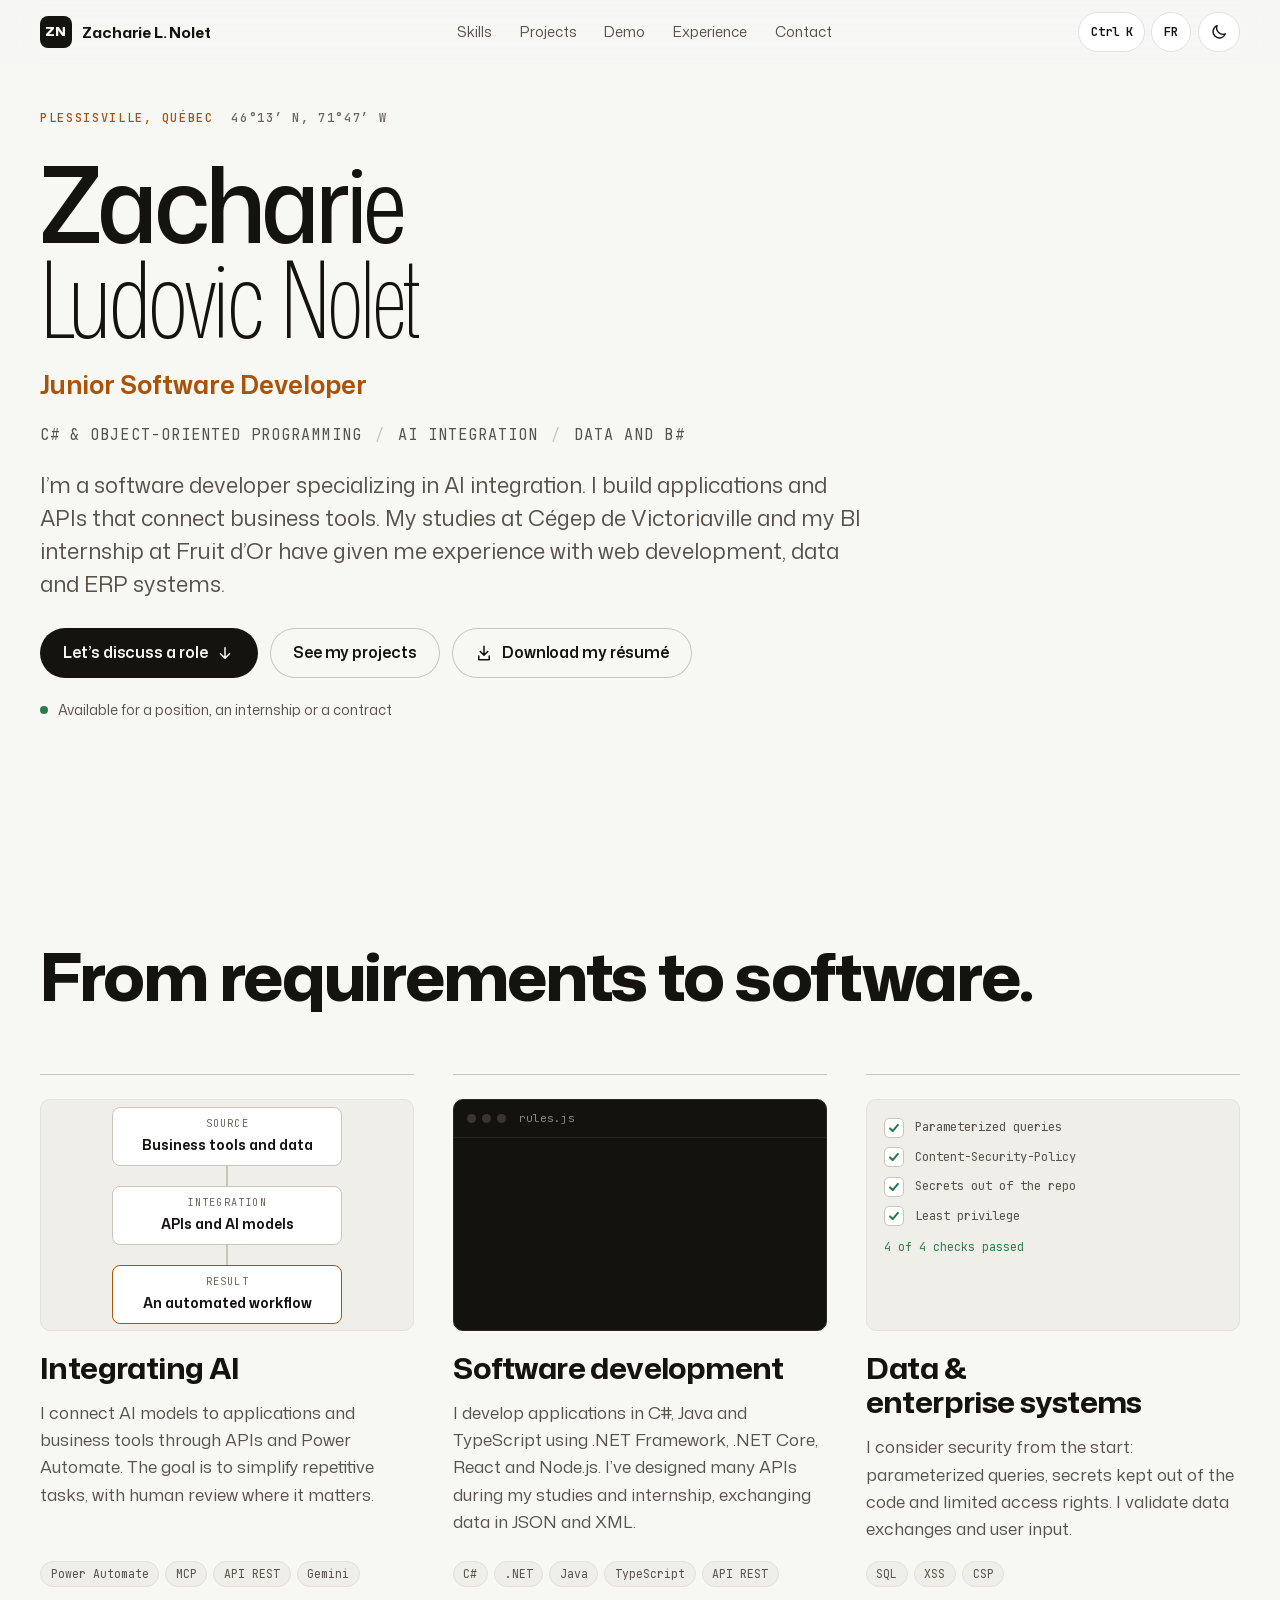
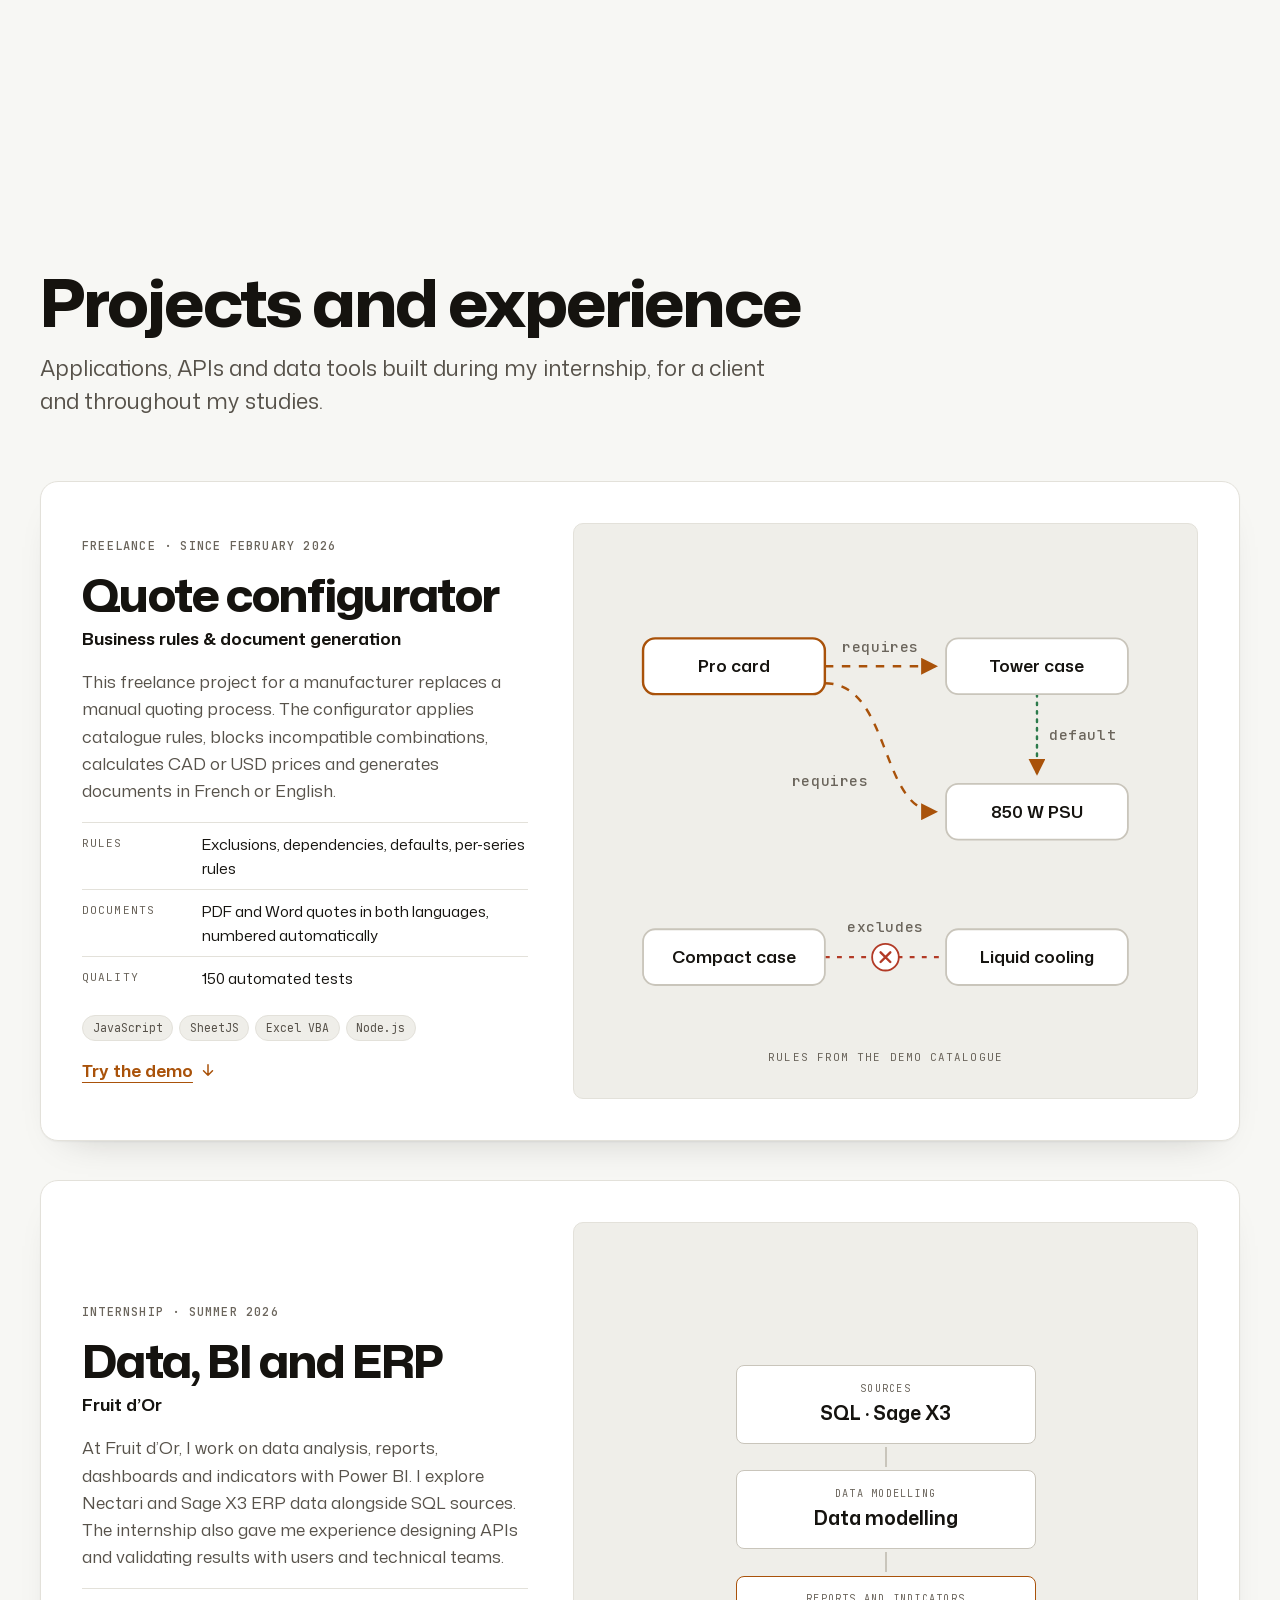
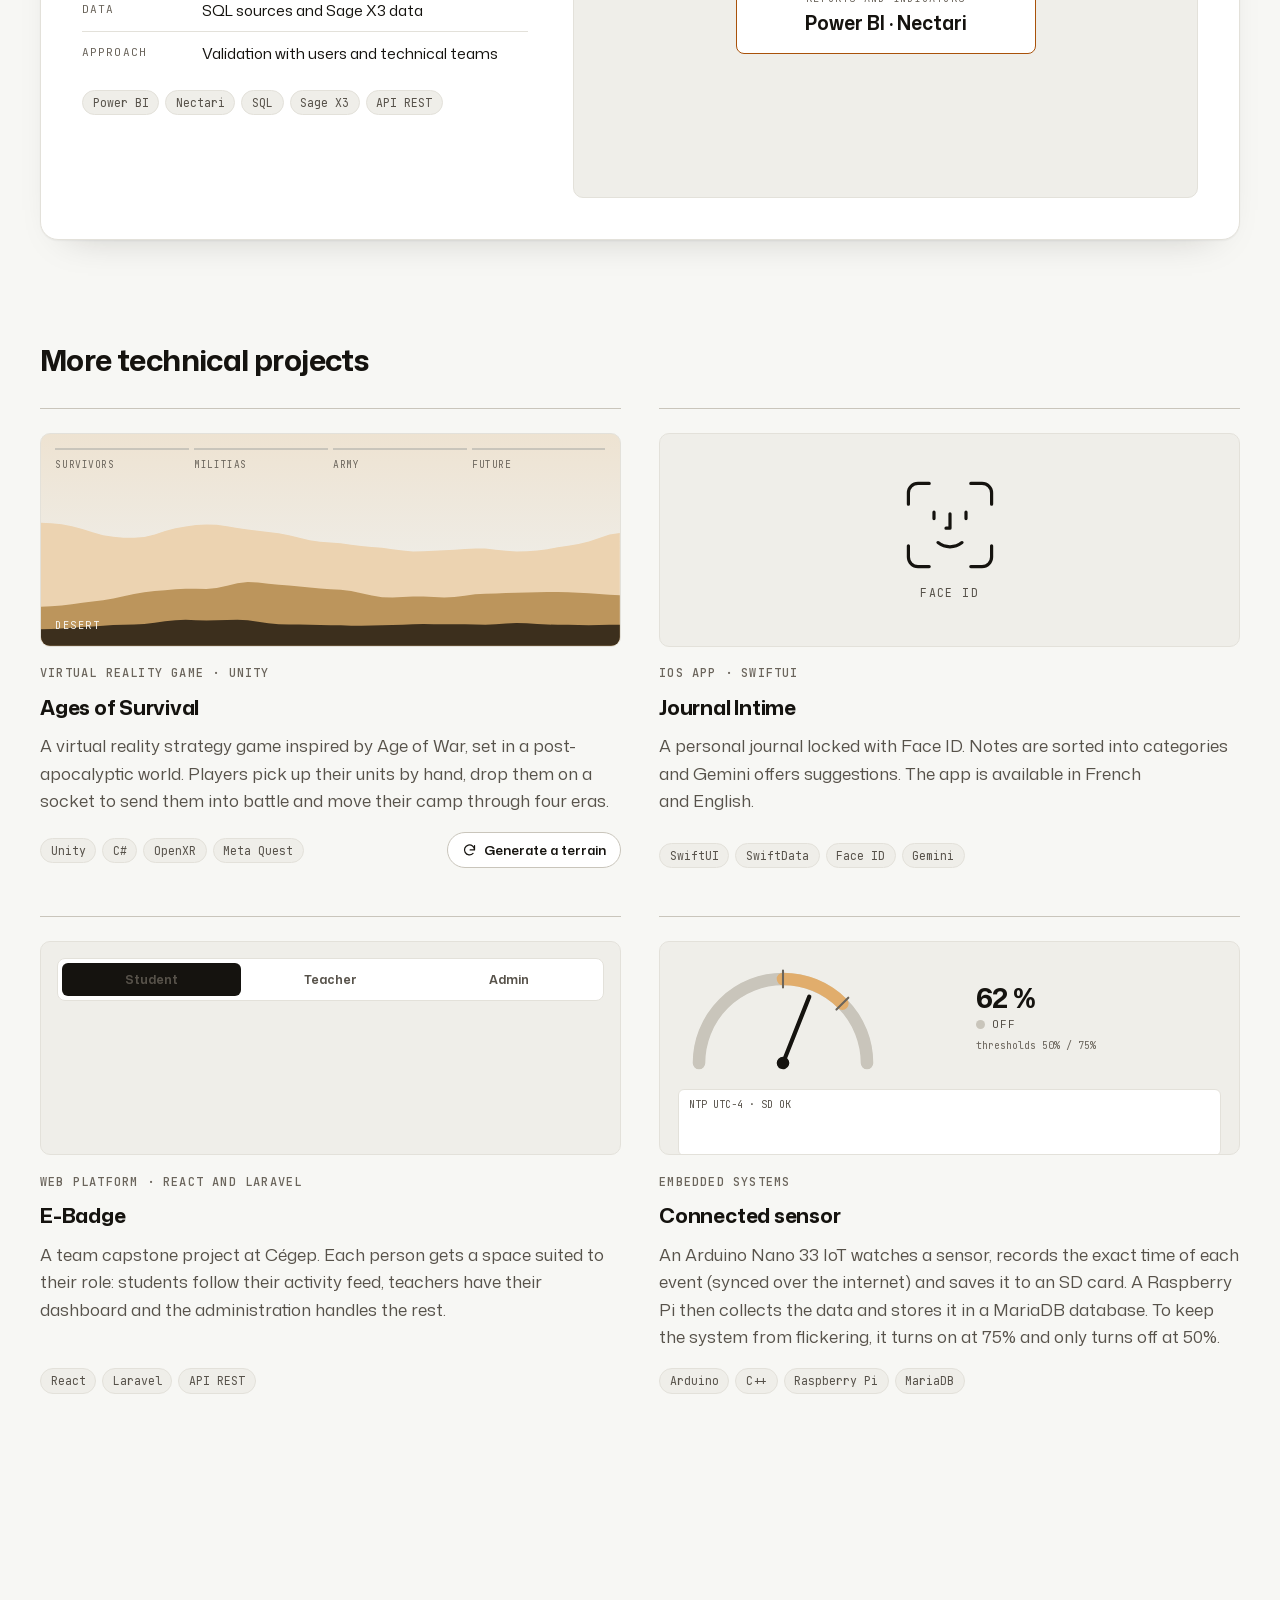
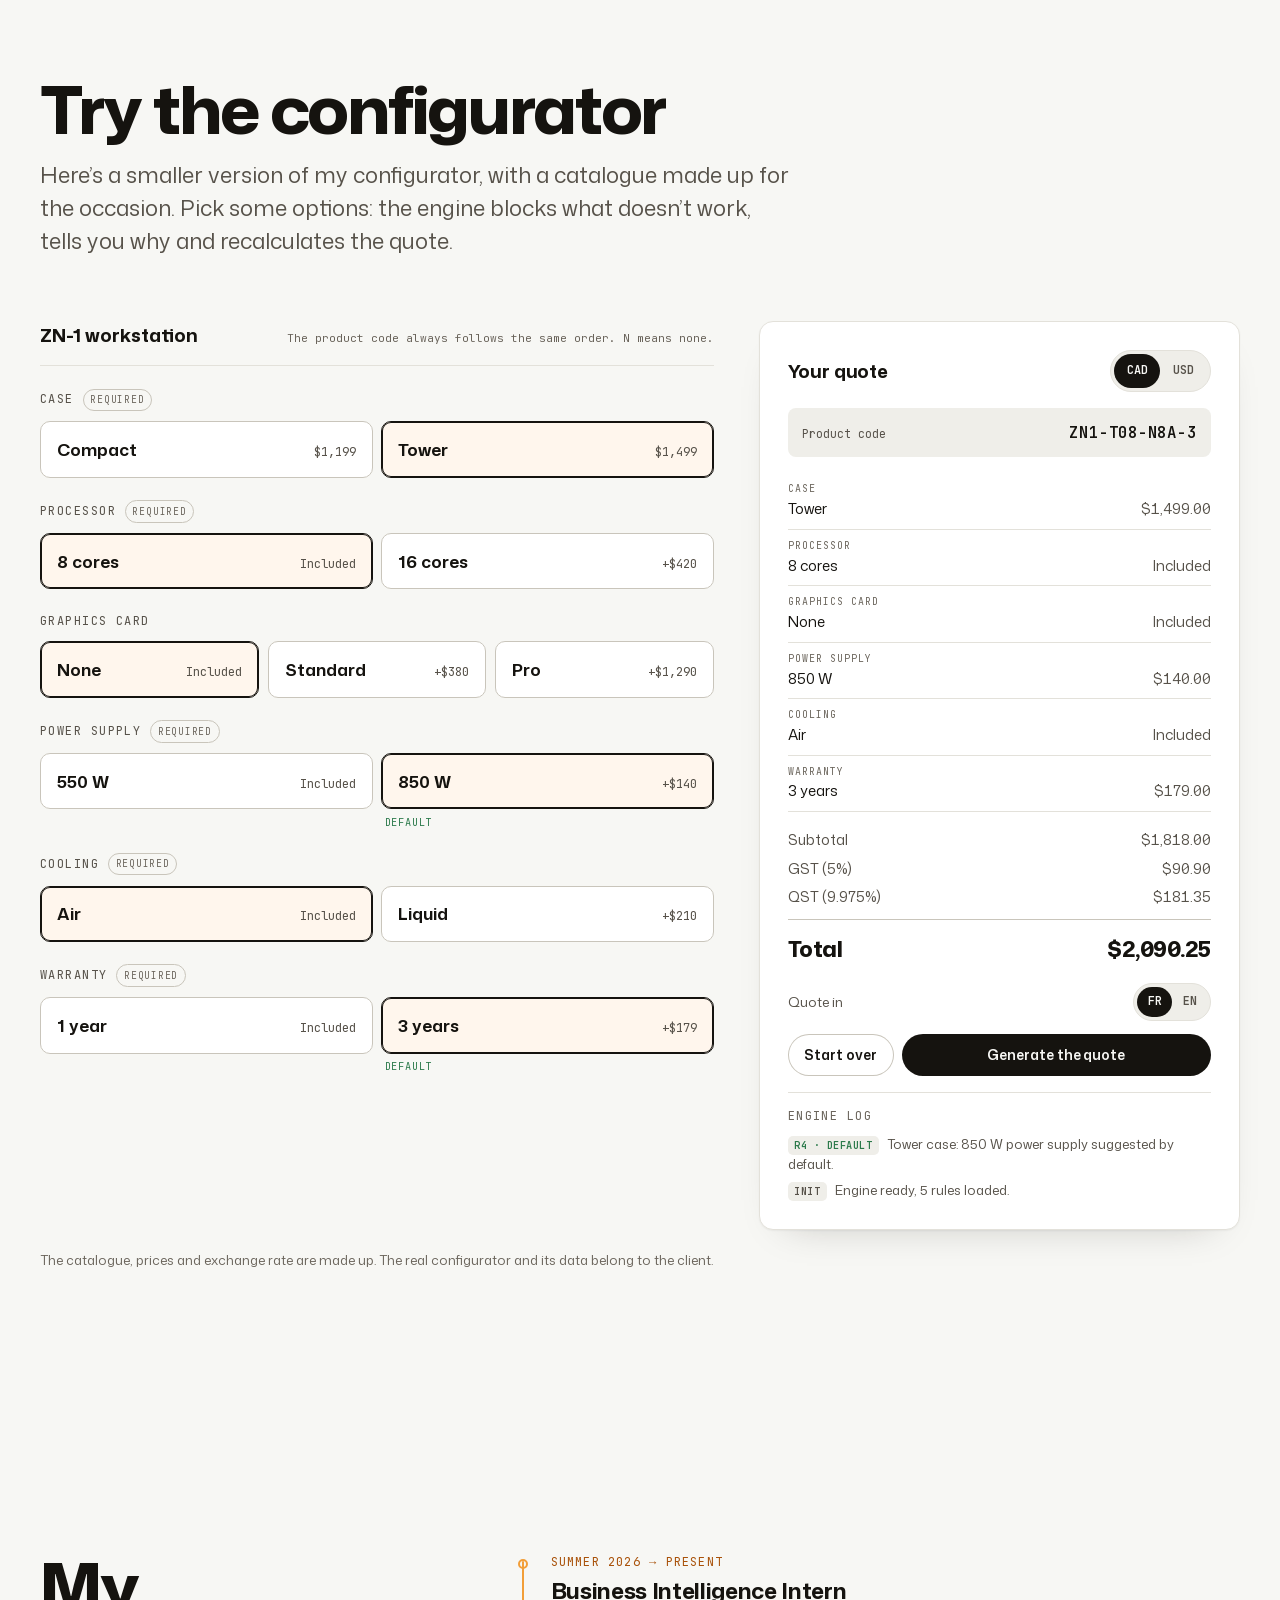
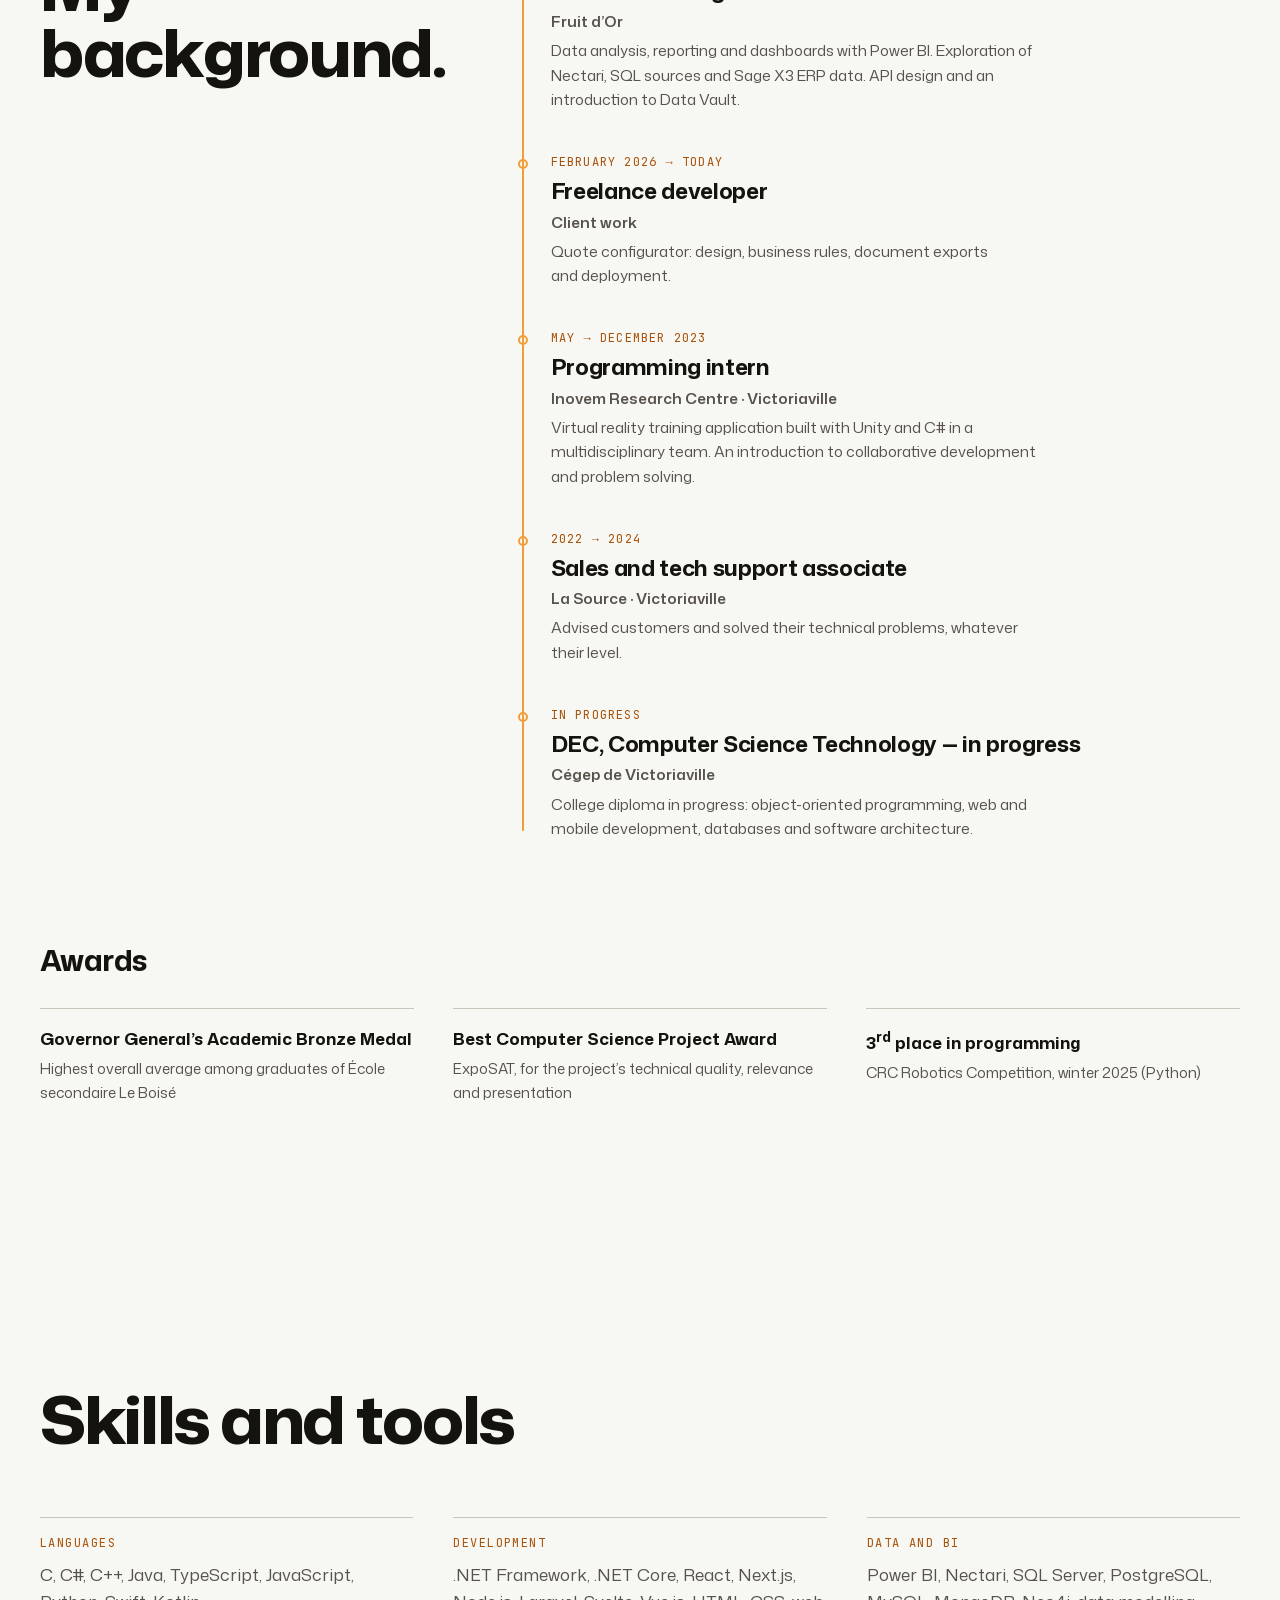
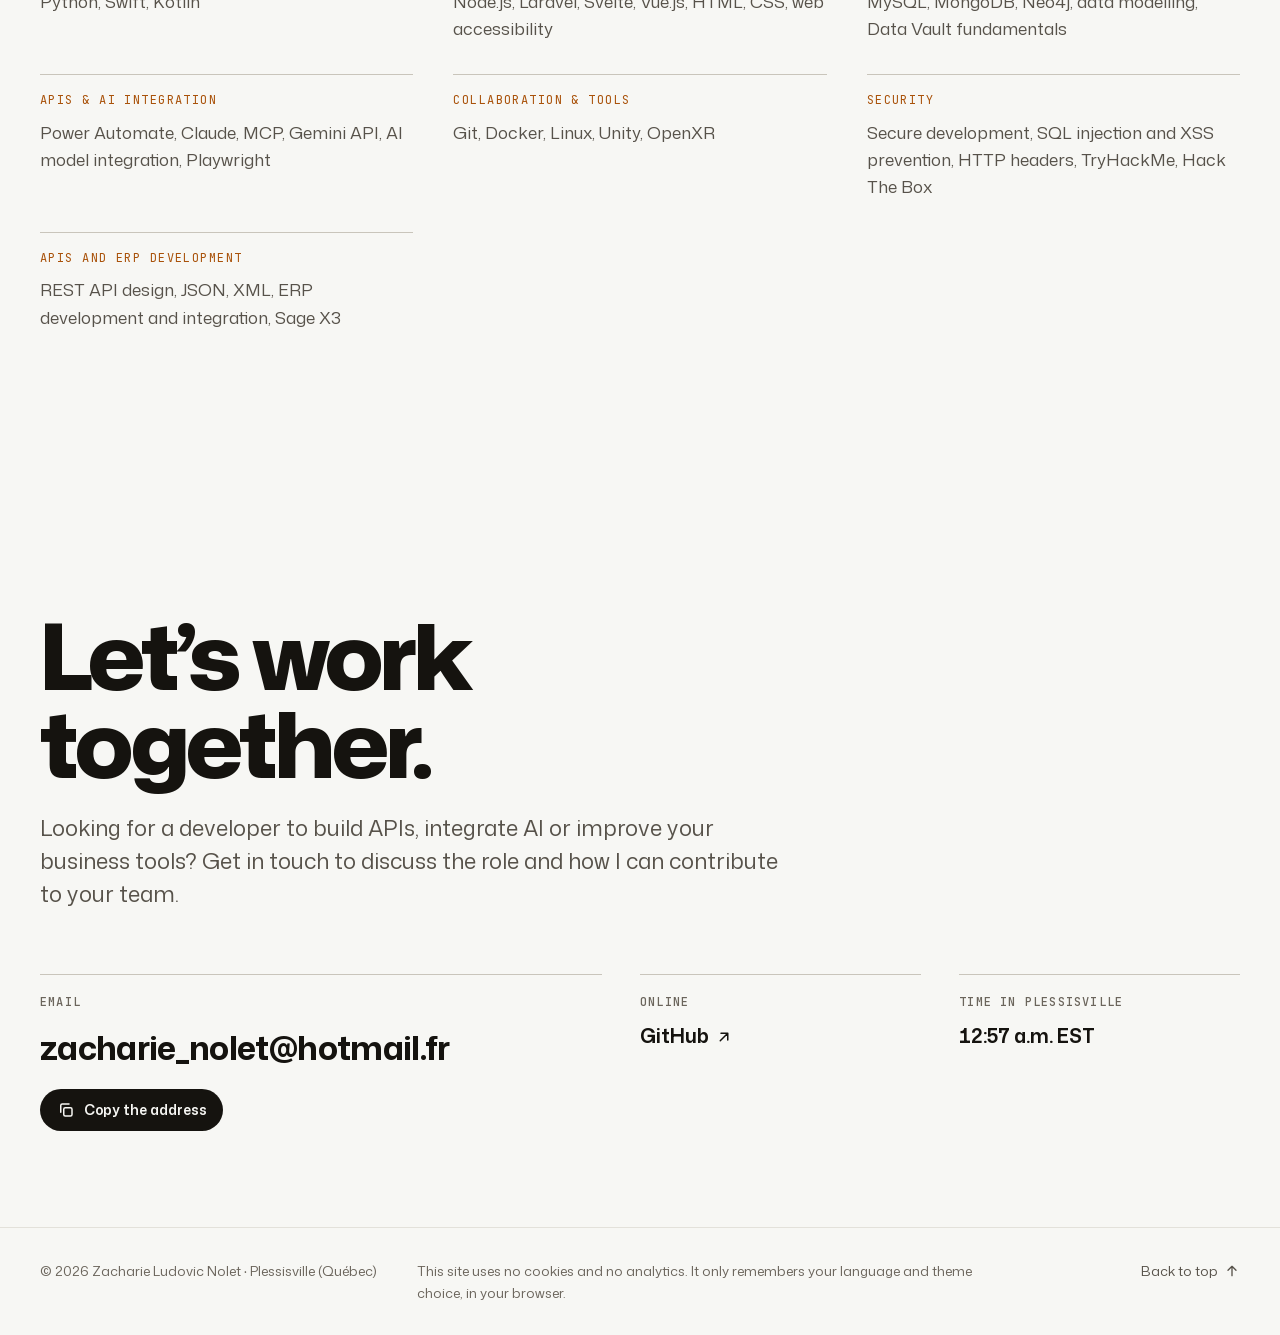
==== commit bd9f5b35: "Intègre le stage BI et les compétences au portfolio actualisé" ====
--- a/index.html
+++ b/index.html
@@ -1,8 +1,8 @@
-<!doctype html><html lang="fr-CA"><head><meta charset="utf-8"><meta name="viewport" content="width=device-width,initial-scale=1,viewport-fit=cover"><meta http-equiv="Content-Security-Policy" content="default-src 'self'; script-src 'self'; style-src 'self'; font-src 'self'; img-src 'self' data:; connect-src 'none'; object-src 'none'; base-uri 'self'; form-action 'none'; manifest-src 'self'; upgrade-insecure-requests"><meta name="referrer" content="strict-origin-when-cross-origin"><title>Zacharie Ludovic Nolet</title><meta name="description" content="Zacharie Ludovic Nolet, développeur logiciel spécialisé en intégration de l’IA. Applications, API REST, C#, .NET, Java, Power BI et expérience ERP chez Fruit d’Or. Disponible pour un poste, un stage ou un contrat."><meta name="author" content="Zacharie Ludovic Nolet"><link rel="canonical" href="https://zacharienoletgit.github.io/"><meta name="color-scheme" content="light dark"><meta name="theme-color" content="#f7f7f4" media="(prefers-color-scheme: light)"><meta name="theme-color" content="#0d0c0a" media="(prefers-color-scheme: dark)"><meta property="og:type" content="profile"><meta property="og:locale" content="fr_CA"><meta property="og:locale:alternate" content="en_CA"><meta property="og:site_name" content="Zacharie Ludovic Nolet"><meta property="og:title" content="Zacharie Ludovic Nolet"><meta property="og:description" content="Zacharie Ludovic Nolet, développeur logiciel spécialisé en intégration de l’IA. Applications, API REST, C#, .NET, Java, Power BI et expérience ERP chez Fruit d’Or. Disponible pour un poste, un stage ou un contrat."><meta property="og:url" content="https://zacharienoletgit.github.io/"><meta property="og:image" content="https://zacharienoletgit.github.io/og-image.jpg"><meta property="og:image:width" content="1200"><meta property="og:image:height" content="630"><meta property="og:image:alt" content="Zacharie Ludovic Nolet, développement logiciel, automatisation avec l’IA et cybersécurité, Plessisville (Québec)"><meta name="twitter:card" content="summary_large_image"><link rel="icon" href="favicon.svg" type="image/svg+xml"><link rel="icon" href="favicon-32.png" type="image/png" sizes="32x32"><link rel="apple-touch-icon" href="apple-touch-icon.png"><link rel="manifest" href="site.webmanifest"><link rel="preload" href="fonts/mona-sans.woff2" as="font" type="font/woff2" crossorigin><link rel="stylesheet" href="style.css?v=304ca15b"><script src="theme.js?v=6c92ae1f"></script><script src="en.js?v=c7e68323" defer></script><script src="app.js?v=79f9f184" defer></script><script type="application/ld+json">{"@context":"https://schema.org","@type":"Person","name":"Zacharie Ludovic Nolet","url":"https://zacharienoletgit.github.io/","jobTitle":"Développeur logiciel spécialisé en intégration de l’IA","email":"mailto:zacharie_nolet@hotmail.fr","address":{"@type":"PostalAddress","addressLocality":"Plessisville","addressRegion":"QC","addressCountry":"CA"},"award":["Médaille académique de bronze du Gouverneur général","Prix du meilleur projet en informatique, ExpoSAT"],"knowsLanguage":["fr-CA","en-CA"],"sameAs":["https://github.com/zacharienoletGit"],"knowsAbout":["API REST","C#",".NET","Java","Intégration de l’IA","Power BI","ERP"]}</script></head><body><a class="skip" href="#contenu" data-i18n="skip">Aller au contenu</a><div class="progress" aria-hidden="true"><span></span></div><header class="site-header" id="site-header"><div class="wrap bar"><a class="brand" href="#accueil" aria-label="Zacharie L. Nolet, retour en haut" data-i18n-attr="aria-label:brand.aria"><span class="brand-mark" aria-hidden="true">ZN</span> <span class="brand-name">Zacharie L. Nolet</span></a><nav class="nav" aria-label="Navigation principale" data-i18n-attr="aria-label:nav.aria"><a href="#expertise" data-i18n="nav.expertise">Expertise</a> <a href="#projets" data-i18n="nav.work">Projets</a> <a href="#demo" data-i18n="nav.demo">Démo</a> <a href="#parcours" data-i18n="nav.journey">Parcours</a> <a href="#contact" data-i18n="nav.contact">Contact</a></nav><div class="tools" data-requires-js><button class="tool tool-kbd" type="button" data-action="palette" aria-haspopup="dialog" aria-label="Ouvrir la palette de commandes" data-i18n-attr="aria-label:tools.palette"><kbd data-kbd>⌘K</kbd></button> <button class="tool tool-lang" type="button" data-action="lang" aria-label="Switch to English" lang="en"><span data-lang-label>EN</span></button> <button class="tool tool-theme" type="button" data-action="theme" aria-label="Changer de thème" data-i18n-attr="aria-label:tools.theme"><svg class="i-sun" viewBox="0 0 24 24" aria-hidden="true"><circle cx="12" cy="12" r="4"/><path d="M12 2v2M12 20v2M4.93 4.93l1.41 1.41M17.66 17.66l1.41 1.41M2 12h2M20 12h2M6.34 17.66l-1.41 1.41M19.07 4.93l-1.41 1.41"/></svg> <svg class="i-moon" viewBox="0 0 24 24" aria-hidden="true"><path d="M20.5 14.5A8.5 8.5 0 0 1 9.5 3.5a8.5 8.5 0 1 0 11 11Z"/></svg></button> <button class="tool tool-menu" type="button" data-action="palette" aria-haspopup="dialog" aria-label="Ouvrir le menu" data-i18n-attr="aria-label:tools.menu"><span data-i18n="nav.menu">Menu</span></button></div></div></header><main id="contenu"><section class="hero" id="accueil" aria-labelledby="hero-title"><div class="wrap hero-inner"><p class="hero-place"><span data-i18n="hero.place">Plessisville, Québec</span> <span class="coord">46°13′&nbsp;N, 71°47′&nbsp;<span data-i18n="hero.west">O</span></span></p><h1 class="hero-name" id="hero-title"><span class="sr-only">Zacharie Ludovic Nolet</span> <span class="name-visual" aria-hidden="true"><span class="line" data-kinetic>Zacharie</span> <span class="line" data-kinetic>Ludovic Nolet</span></span></h1><p class="disciplines"><span class="sr-only"><span data-i18n="hero.d1">Développement logiciel</span>, <span data-i18n="hero.d2">Intégration de l’IA</span>, <span data-i18n="hero.d3">Données et BI</span></span> <span class="disc-visual" aria-hidden="true"><span class="disc" data-scramble data-i18n="hero.d1">Développement logiciel</span> <span class="disc-sep">/</span> <span class="disc" data-scramble data-i18n="hero.d2">Intégration de l’IA</span> <span class="disc-sep">/</span> <span class="disc" data-scramble data-i18n="hero.d3">Données et BI</span></span></p><p class="lede hero-lede" data-i18n="hero.lede">Développeur logiciel, je me spécialise dans l’intégration de l’IA. Je conçois des applications et des API pour relier les outils métiers. Mon parcours au Cégep de Victoriaville et mon stage BI chez Fruit d’Or m’ont amené à travailler avec le développement web, les données et les ERP.</p><div class="hero-actions"><a class="btn btn-primary" href="#contact"><span data-i18n="hero.cta1">Discutons d’un poste</span><svg class="i" viewBox="0 0 24 24" aria-hidden="true"><path d="M12 5v14M6 13l6 6 6-6"/></svg></a><a class="btn btn-ghost" href="#projets"><span data-i18n="hero.cta2">Voir mes projets</span></a></div><p class="status"><span class="status-dot" aria-hidden="true"></span><span data-i18n="hero.status">Disponible pour un poste, un stage ou un contrat</span></p></div></section><section class="section" id="expertise" aria-labelledby="exp-title"><div class="wrap"><h2 class="h2 section-title" id="exp-title" data-i18n="exp.title">Ce que je fais</h2><div class="exp-grid"><article class="exp"><div class="viz viz-flow" aria-hidden="true"><div class="flow-node"><span class="flow-k" data-i18n="viz.flow.k1">Source</span><span class="flow-v" data-i18n="viz.flow.v1">Outils métiers et données</span></div><div class="flow-wire"><i></i></div><div class="flow-node"><span class="flow-k" data-i18n="viz.flow.k2">Intégration</span><span class="flow-v" data-i18n="viz.flow.v2">API et modèles d’IA</span></div><div class="flow-wire"><i></i></div><div class="flow-node flow-out"><span class="flow-k" data-i18n="viz.flow.k3">Résultat</span><span class="flow-v" data-i18n="viz.flow.v3">Un processus automatisé</span></div></div><h3 class="h3" data-i18n="exp.c1.title">Intégrer l’IA</h3><p data-i18n="exp.c1.body">Je connecte les modèles d’IA aux applications et aux outils métiers avec des API et Power Automate. L’objectif : simplifier les tâches répétitives, avec une validation humaine là où elle est nécessaire.</p><ul class="chips"><li>Power Automate</li><li>MCP</li><li>API REST</li><li>Gemini</li></ul></article><article class="exp"><div class="viz viz-code" aria-hidden="true"><div class="code-bar"><i></i><i></i><i></i><span>rules.js</span></div><pre class="code"><code><span class="ln"><span class="kw">function</span> <span class="fn">stateOf</span>(opt, sel) {</span>
+<!doctype html><html lang="fr-CA"><head><meta charset="utf-8"><meta name="viewport" content="width=device-width,initial-scale=1,viewport-fit=cover"><meta http-equiv="Content-Security-Policy" content="default-src 'self'; script-src 'self'; style-src 'self'; font-src 'self'; img-src 'self' data:; connect-src 'none'; object-src 'none'; base-uri 'self'; form-action 'none'; manifest-src 'self'; upgrade-insecure-requests"><meta name="referrer" content="strict-origin-when-cross-origin"><title>Zacharie Ludovic Nolet</title><meta name="description" content="Zacharie Ludovic Nolet, développeur logiciel spécialisé en intégration de l’IA. Applications, API REST, C#, .NET, Java, Power BI et expérience ERP chez Fruit d’Or. Disponible pour un poste, un stage ou un contrat."><meta name="author" content="Zacharie Ludovic Nolet"><link rel="canonical" href="https://zacharienoletgit.github.io/"><meta name="color-scheme" content="light dark"><meta name="theme-color" content="#f7f7f4" media="(prefers-color-scheme: light)"><meta name="theme-color" content="#0d0c0a" media="(prefers-color-scheme: dark)"><meta property="og:type" content="profile"><meta property="og:locale" content="fr_CA"><meta property="og:locale:alternate" content="en_CA"><meta property="og:site_name" content="Zacharie Ludovic Nolet"><meta property="og:title" content="Zacharie Ludovic Nolet"><meta property="og:description" content="Zacharie Ludovic Nolet, développeur logiciel spécialisé en intégration de l’IA. Applications, API REST, C#, .NET, Java, Power BI et expérience ERP chez Fruit d’Or. Disponible pour un poste, un stage ou un contrat."><meta property="og:url" content="https://zacharienoletgit.github.io/"><meta property="og:image" content="https://zacharienoletgit.github.io/og-image.jpg"><meta property="og:image:width" content="1200"><meta property="og:image:height" content="630"><meta property="og:image:alt" content="Zacharie Ludovic Nolet — software developer, Plessisville, Québec"><meta name="twitter:card" content="summary_large_image"><link rel="icon" href="favicon.svg" type="image/svg+xml"><link rel="icon" href="favicon-32.png" type="image/png" sizes="32x32"><link rel="apple-touch-icon" href="apple-touch-icon.png"><link rel="manifest" href="site.webmanifest"><link rel="preload" href="fonts/mona-sans.woff2" as="font" type="font/woff2" crossorigin><link rel="stylesheet" href="style.css?v=1801bb91"><script src="theme.js?v=6c92ae1f"></script><script src="en.js?v=8d7b5454" defer></script><script src="app.js?v=c9e4ff58" defer></script><script type="application/ld+json">{"@context":"https://schema.org","@type":"Person","name":"Zacharie Ludovic Nolet","url":"https://zacharienoletgit.github.io/","jobTitle":"Développeur logiciel spécialisé en intégration de l’IA","email":"mailto:zacharie_nolet@hotmail.fr","address":{"@type":"PostalAddress","addressLocality":"Plessisville","addressRegion":"QC","addressCountry":"CA"},"award":["Médaille académique de bronze du Gouverneur général","Prix du meilleur projet en informatique, ExpoSAT"],"knowsLanguage":["fr-CA","en-CA"],"sameAs":["https://github.com/zacharienoletGit"],"knowsAbout":["API REST","C#",".NET","Java","Intégration de l’IA","Power BI","ERP"]}</script></head><body><a class="skip" href="#contenu" data-i18n="skip">Aller au contenu</a><div class="progress" aria-hidden="true"><span></span></div><header class="site-header" id="site-header"><div class="wrap bar"><a class="brand" href="#accueil" aria-label="Zacharie L. Nolet, retour en haut" data-i18n-attr="aria-label:brand.aria"><span class="brand-mark" aria-hidden="true">ZN</span> <span class="brand-name">Zacharie L. Nolet</span></a><nav class="nav" aria-label="Navigation principale" data-i18n-attr="aria-label:nav.aria"><a href="#expertise" data-i18n="nav.expertise">Compétences</a> <a href="#projets" data-i18n="nav.work">Projets</a> <a href="#demo" data-i18n="nav.demo">Démo</a> <a href="#parcours" data-i18n="nav.journey">Expérience</a> <a href="#contact" data-i18n="nav.contact">Contact</a></nav><div class="tools" data-requires-js><button class="tool tool-kbd" type="button" data-action="palette" aria-haspopup="dialog" aria-label="Ouvrir la palette de commandes" data-i18n-attr="aria-label:tools.palette"><kbd data-kbd>⌘K</kbd></button> <button class="tool tool-lang" type="button" data-action="lang" aria-label="Switch to English" lang="en"><span data-lang-label>EN</span></button> <button class="tool tool-theme" type="button" data-action="theme" aria-label="Changer de thème" data-i18n-attr="aria-label:tools.theme"><svg class="i-sun" viewBox="0 0 24 24" aria-hidden="true"><circle cx="12" cy="12" r="4"/><path d="M12 2v2M12 20v2M4.93 4.93l1.41 1.41M17.66 17.66l1.41 1.41M2 12h2M20 12h2M6.34 17.66l-1.41 1.41M19.07 4.93l-1.41 1.41"/></svg> <svg class="i-moon" viewBox="0 0 24 24" aria-hidden="true"><path d="M20.5 14.5A8.5 8.5 0 0 1 9.5 3.5a8.5 8.5 0 1 0 11 11Z"/></svg></button> <button class="tool tool-menu" type="button" data-action="palette" aria-haspopup="dialog" aria-label="Ouvrir le menu" data-i18n-attr="aria-label:tools.menu"><span data-i18n="nav.menu">Menu</span></button></div></div></header><main id="contenu"><section class="hero" id="accueil" aria-labelledby="hero-title"><div class="wrap hero-inner"><p class="hero-place"><span data-i18n="hero.place">Plessisville, Québec</span> <span class="coord">46°13′&nbsp;N, 71°47′&nbsp;<span data-i18n="hero.west">O</span></span></p><h1 class="hero-name" id="hero-title"><span class="sr-only">Zacharie Ludovic Nolet</span> <span class="name-visual" aria-hidden="true"><span class="line" data-kinetic>Zacharie</span> <span class="line" data-kinetic>Ludovic Nolet</span></span></h1><p class="hero-role" data-i18n="hero.role">Développeur logiciel junior</p><p class="disciplines"><span class="sr-only"><span data-i18n="hero.d1">C# et programmation objet</span>, <span data-i18n="hero.d2">Intégration de l’IA</span>, <span data-i18n="hero.d3">Données et BI</span></span> <span class="disc-visual" aria-hidden="true"><span class="disc" data-scramble data-i18n="hero.d1">C# et programmation objet</span> <span class="disc-sep">/</span> <span class="disc" data-scramble data-i18n="hero.d2">Intégration de l’IA</span> <span class="disc-sep">/</span> <span class="disc" data-scramble data-i18n="hero.d3">Données et BI</span></span></p><p class="lede hero-lede" data-i18n="hero.lede">Développeur logiciel, je me spécialise dans l’intégration de l’IA. Je conçois des applications et des API pour relier les outils métiers. Mon parcours au Cégep de Victoriaville et mon stage BI chez Fruit d’Or m’ont amené à travailler avec le développement web, les données et les ERP.</p><div class="hero-actions"><a class="btn btn-primary" href="#contact"><span data-i18n="hero.cta1">Discutons d’un poste</span><svg class="i" viewBox="0 0 24 24" aria-hidden="true"><path d="M12 5v14M6 13l6 6 6-6"/></svg></a><a class="btn btn-ghost" href="#projets"><span data-i18n="hero.cta2">Voir mes projets</span></a><a class="btn btn-ghost" id="download-cv" href="Zacharie_Nolet_CV_Harbor.pdf" download="Zacharie_Nolet_CV_Harbor.pdf"><svg class="i" viewBox="0 0 24 24" aria-hidden="true"><path d="M12 3v12M7 10l5 5 5-5M5 16v5h14v-5"/></svg><span data-i18n="hero.cv">Télécharger mon CV</span></a></div><p class="status"><span class="status-dot" aria-hidden="true"></span><span data-i18n="hero.status">Disponible pour un poste, un stage ou un contrat</span></p></div></section><section class="section" id="expertise" aria-labelledby="exp-title"><div class="wrap"><h2 class="h2 section-title" id="exp-title" data-i18n="exp.title">Du besoin au logiciel.</h2><div class="exp-grid"><article class="exp"><div class="viz viz-flow" aria-hidden="true"><div class="flow-node"><span class="flow-k" data-i18n="viz.flow.k1">Source</span><span class="flow-v" data-i18n="viz.flow.v1">Outils métiers et données</span></div><div class="flow-wire"><i></i></div><div class="flow-node"><span class="flow-k" data-i18n="viz.flow.k2">Intégration</span><span class="flow-v" data-i18n="viz.flow.v2">API et modèles d’IA</span></div><div class="flow-wire"><i></i></div><div class="flow-node flow-out"><span class="flow-k" data-i18n="viz.flow.k3">Résultat</span><span class="flow-v" data-i18n="viz.flow.v3">Un processus automatisé</span></div></div><h3 class="h3" data-i18n="exp.c1.title">Intégrer l’IA</h3><p data-i18n="exp.c1.body">Je connecte les modèles d’IA aux applications et aux outils métiers avec des API et Power Automate. L’objectif : simplifier les tâches répétitives, avec une validation humaine là où elle est nécessaire.</p><ul class="chips"><li>Power Automate</li><li>MCP</li><li>API REST</li><li>Gemini</li></ul></article><article class="exp"><div class="viz viz-code" aria-hidden="true"><div class="code-bar"><i></i><i></i><i></i><span>rules.js</span></div><pre class="code"><code><span class="ln"><span class="kw">function</span> <span class="fn">stateOf</span>(opt, sel) {</span>
 <span class="ln">  <span class="kw">if</span> (<span class="fn">excludes</span>(opt, sel))</span>
 <span class="ln">    <span class="kw">return</span> <span class="st">"DISABLED"</span>;</span>
 <span class="ln">  <span class="kw">if</span> (sel.<span class="fn">has</span>(opt.key))</span>
 <span class="ln">    <span class="kw">return</span> <span class="st">"SELECTED"</span>;</span>
 <span class="ln">  <span class="kw">return</span> opt.isDefault</span>
 <span class="ln">    ? <span class="st">"DEFAULT"</span> : <span class="st">"AVAILABLE"</span>;</span>
-<span class="ln">}</span></code></pre></div><h3 class="h3" data-i18n="exp.c2.title">Développer des applications</h3><p data-i18n="exp.c2.body">Je développe des applications en C#, Java et TypeScript, avec .NET Framework, .NET Core, React et Node.js. J’ai conçu de nombreuses API au cours de ma formation et de mon stage, avec des échanges de données en JSON et en XML.</p><ul class="chips"><li>C#</li><li>.NET</li><li>Java</li><li>TypeScript</li><li>API REST</li></ul></article><article class="exp"><div class="viz viz-audit" aria-hidden="true"><ul class="audit"><li><span class="audit-box"><svg viewBox="0 0 16 16"><path d="M3.5 8.5l3 3 6-7"/></svg></span><span data-i18n="viz.audit.1">Requêtes paramétrées</span></li><li><span class="audit-box"><svg viewBox="0 0 16 16"><path d="M3.5 8.5l3 3 6-7"/></svg></span><span>Content-Security-Policy</span></li><li><span class="audit-box"><svg viewBox="0 0 16 16"><path d="M3.5 8.5l3 3 6-7"/></svg></span><span data-i18n="viz.audit.3">Secrets hors du dépôt</span></li><li><span class="audit-box"><svg viewBox="0 0 16 16"><path d="M3.5 8.5l3 3 6-7"/></svg></span><span data-i18n="viz.audit.4">Moindre privilège</span></li></ul><p class="audit-foot" data-i18n="viz.audit.foot">4 contrôles sur 4 réussis</p></div><h3 class="h3" data-i18n="exp.c3.title">Sécuriser</h3><p data-i18n="exp.c3.body">Je tiens compte de la sécurité dès la conception : requêtes paramétrées, secrets hors du code et droits d’accès limités. Je vérifie les échanges de données et les entrées des utilisateurs.</p><ul class="chips"><li>SQL</li><li>XSS</li><li>CSP</li></ul></article></div></div></section><section class="section section-work" id="projets" aria-labelledby="work-title"><div class="wrap"><div class="section-head"><h2 class="h2" id="work-title" data-i18n="work.title">Projets et réalisations</h2><p class="lede" data-i18n="work.lede">Des applications, des API et des outils de données développés en stage, pour un client et au cours de ma formation.</p></div><div class="stack"><article class="feature" aria-labelledby="f1-title"><div class="feature-text"><p class="meta" data-i18n="f1.meta">Travail autonome · depuis février 2026</p><h3 class="feature-title" id="f1-title" data-i18n="f1.title">Configurateur de soumissions</h3><p class="feature-sub" data-i18n="f1.sub">Pour une entreprise manufacturière</p><p data-i18n="f1.body">On choisit les options d’un produit et l’outil s’occupe du reste. Il refuse les combinaisons impossibles, calcule le prix en dollars canadiens ou américains et prépare la soumission en français ou en anglais. C’est ce qu’on appelle un CPQ&nbsp;: configurer, établir le prix, produire la soumission.</p><dl class="facts"><div><dt data-i18n="f1.k1">Règles</dt><dd data-i18n="f1.v1">Exclusions, dépendances, choix par défaut, règles par série</dd></div><div><dt data-i18n="f1.k2">Documents</dt><dd data-i18n="f1.v2">Soumissions PDF et Word dans les deux langues, numérotées automatiquement</dd></div><div><dt data-i18n="f1.k3">Qualité</dt><dd data-i18n="f1.v3">150 tests automatisés</dd></div></dl><ul class="chips"><li>JavaScript</li><li>SheetJS</li><li>Excel VBA</li><li>Node.js</li></ul><a class="link-arrow" href="#demo"><span data-i18n="f1.cta">Essayer la démo</span><svg class="i" viewBox="0 0 24 24" aria-hidden="true"><path d="M12 5v14M6 13l6 6 6-6"/></svg></a></div><div class="feature-viz viz viz-graph" aria-hidden="true"><svg class="graph" viewBox="0 0 420 330"><defs><marker id="arw" viewBox="0 0 10 10" refX="9" refY="5" markerWidth="7" markerHeight="7" orient="auto-start-reverse"><path d="M0 0L10 5L0 10z" class="mk"/></marker></defs><path class="edge edge-req" d="M160 53 H252" marker-end="url(#arw)"/><path class="edge edge-req" d="M160 67 C 215 67, 205 173, 252 173" marker-end="url(#arw)"/><path class="edge edge-def" d="M335 76 V 142" marker-end="url(#arw)"/><path class="edge edge-exc" d="M160 293 H260"/><g class="x-mark" transform="translate(210 293)"><circle r="11"/><path d="M-4 -4L4 4M4 -4L-4 4"/></g><text class="elabel" x="206" y="41" text-anchor="middle" data-i18n="g.req">exige</text><text class="elabel" x="196" y="152" text-anchor="end" data-i18n="g.req">exige</text><text class="elabel" x="345" y="114" data-i18n="g.def">par défaut</text><text class="elabel" x="210" y="272" text-anchor="middle" data-i18n="g.exc">exclut</text><g class="node node-hot"><rect x="10" y="30" width="150" height="46" rx="10"/><text x="85" y="58" text-anchor="middle" data-i18n="g.pro">Carte Pro</text></g><g class="node"><rect x="260" y="30" width="150" height="46" rx="10"/><text x="335" y="58" text-anchor="middle" data-i18n="g.tour">Boîtier tour</text></g><g class="node"><rect x="260" y="150" width="150" height="46" rx="10"/><text x="335" y="178" text-anchor="middle" data-i18n="g.psu">Alim. 850 W</text></g><g class="node"><rect x="10" y="270" width="150" height="46" rx="10"/><text x="85" y="298" text-anchor="middle" data-i18n="g.compact">Boîtier compact</text></g><g class="node"><rect x="260" y="270" width="150" height="46" rx="10"/><text x="335" y="298" text-anchor="middle" data-i18n="g.liquid">Refroid. liquide</text></g></svg><p class="viz-caption" data-i18n="g.caption">Règles du catalogue de la démo</p></div></article><article class="feature" aria-labelledby="bi-title"><div class="feature-text"><p class="meta" data-i18n="bi.meta">Stage · été 2026</p><h3 class="feature-title" data-i18n="bi.title" id="bi-title">Données, BI et ERP</h3><p class="feature-sub" data-i18n="bi.sub">Fruit d’Or</p><p data-i18n="bi.body">Chez Fruit d’Or, je travaille sur l’analyse de données et la création de rapports, de tableaux de bord et d’indicateurs avec Power BI. J’explore Nectari et les données de l’ERP Sage X3, en lien avec des sources SQL. Ce stage m’a aussi permis de concevoir des API et de valider les résultats avec les utilisateurs et les équipes techniques.</p><dl class="facts"><div><dt data-i18n="bi.k1">Données</dt><dd data-i18n="bi.v1">Sources SQL et données Sage X3</dd></div><div><dt data-i18n="bi.k2">Approche</dt><dd data-i18n="bi.v2">Validation avec les utilisateurs et les équipes techniques</dd></div></dl><ul class="chips"><li>Power BI</li><li>Nectari</li><li>SQL</li><li>Sage X3</li><li>API REST</li></ul></div><div class="feature-viz viz viz-flow viz-bi" aria-hidden="true"><div class="flow-node"><span class="flow-k" data-i18n="bi.flow.k1">Sources</span><span class="flow-v" data-i18n="bi.flow.v1">SQL · Sage X3</span></div><div class="flow-wire"><i></i></div><div class="flow-node"><span class="flow-k" data-i18n="bi.flow.k2">Structuration</span><span class="flow-v" data-i18n="bi.flow.v2">Modélisation des données</span></div><div class="flow-wire"><i></i></div><div class="flow-node flow-out"><span class="flow-k" data-i18n="bi.flow.k3">Rapports et indicateurs</span><span class="flow-v" data-i18n="bi.flow.v3">Power BI · Nectari</span></div></div></article></div><h3 class="more-title" data-i18n="more.title">Autres projets</h3><div class="more-grid"><article class="mini"><div class="viz viz-terrain" aria-hidden="true"><svg class="terrain" viewBox="0 0 400 180" preserveAspectRatio="none"><path class="ridge r3" d="M0 180Z"/><path class="ridge r2" d="M0 180Z"/><path class="ridge r1" d="M0 180Z"/></svg><ol class="eras"><li data-i18n="m1.e1">Survivants</li><li data-i18n="m1.e2">Milices</li><li data-i18n="m1.e3">Armée</li><li data-i18n="m1.e4">Futur</li></ol><p class="biome" data-biome>Désert</p></div><p class="meta" data-i18n="m1.meta">Jeu en réalité virtuelle · Unity</p><h4 class="h4">Ages of Survival</h4><p data-i18n="m1.body">Un jeu de stratégie en réalité virtuelle inspiré d’Age of War, dans un monde postapocalyptique. Le joueur prend ses unités dans ses mains, les dépose sur un socle pour les envoyer au combat et fait évoluer son camp sur quatre époques.</p><div class="mini-foot"><ul class="chips"><li>Unity</li><li>C#</li><li>OpenXR</li><li>Meta Quest</li></ul><button class="btn-mini" type="button" data-action="terrain" data-requires-js><svg class="i" viewBox="0 0 24 24" aria-hidden="true"><path d="M20 11a8 8 0 1 0-2.34 5.66M20 4v7h-7"/></svg><span data-i18n="m1.btn">Générer un terrain</span></button></div></article><article class="mini"><div class="viz viz-faceid" aria-hidden="true"><svg class="faceid" viewBox="0 0 120 120"><g class="fid-corners"><path d="M8 34V20a12 12 0 0 1 12-12h14"/><path d="M86 8h14a12 12 0 0 1 12 12v14"/><path d="M112 86v14a12 12 0 0 1-12 12H86"/><path d="M34 112H20a12 12 0 0 1-12-12V86"/></g><g class="fid-face"><path d="M40 44v8M80 44v8"/><path d="M60 46v18h-5"/><path d="M45 82c9 7 21 7 30 0"/></g><path class="fid-check" d="M38 62l15 15 29-32"/><rect class="fid-scan" x="14" y="20" width="92" height="3" rx="1.5"/></svg><p class="fid-label"><span class="fid-l1">Face ID</span><span class="fid-l2" data-i18n="m2.unlocked">Déverrouillé</span></p></div><p class="meta" data-i18n="m2.meta">Application iOS · SwiftUI</p><h4 class="h4">Journal Intime</h4><p data-i18n="m2.body">Un journal personnel verrouillé par Face ID. Les notes sont classées par catégories et Gemini propose des suggestions. L’application est offerte en français et en anglais.</p><ul class="chips"><li>SwiftUI</li><li>SwiftData</li><li>Face ID</li><li>Gemini</li></ul></article><article class="mini"><div class="viz viz-roles" aria-hidden="true"><div class="roles-tabs"><span data-i18n="m3.r1">Étudiant</span><span data-i18n="m3.r2">Enseignant</span><span>Admin</span><i class="roles-ind"></i></div><div class="roles-panels"><div class="rp rp1"><b data-i18n="m3.p1">Fil d’activité</b><i></i><i></i><i class="short"></i></div><div class="rp rp2"><b data-i18n="m3.p2">Tableau de bord</b><div class="rp-bars"><i></i><i></i><i></i><i></i></div></div><div class="rp rp3"><b data-i18n="m3.p3">Administration</b><i></i><i class="short"></i><i></i></div></div></div><p class="meta" data-i18n="m3.meta">Plateforme web · React et Laravel</p><h4 class="h4">E-Badge</h4><p data-i18n="m3.body">Projet intégrateur réalisé en équipe au Cégep. Chaque personne voit un espace adapté à son rôle&nbsp;: l’étudiant suit son fil d’activité, l’enseignant a son tableau de bord et l’administration gère le reste.</p><ul class="chips"><li>React</li><li>Laravel</li><li>API REST</li></ul></article><article class="mini"><div class="viz viz-iot" aria-hidden="true"><svg class="gauge" viewBox="0 0 200 116"><path class="g-track" d="M20 100 A80 80 0 0 1 180 100"/><path class="g-band" d="M100 20 A80 80 0 0 1 156.57 43.43"/><path class="g-tick" d="M100 12 V28M162.2 37.8 L150.9 49.1"/><g class="g-needle"><path d="M100 100 L100 32"/><circle cx="100" cy="100" r="6"/></g></svg><div class="iot-readout"><p class="iot-val"><b data-iot-val>62</b>&nbsp;%</p><p class="iot-state"><span class="led"></span><span data-iot-label>INACTIF</span></p><p class="iot-th" data-i18n="m4.th">seuils 50&nbsp;% / 75&nbsp;%</p></div><ol class="iot-log" data-iot-log><li>NTP UTC−4 · SD OK</li></ol></div><p class="meta" data-i18n="m4.meta">Systèmes embarqués</p><h4 class="h4" data-i18n="m4.title">Capteur connecté</h4><p data-i18n="m4.body">Un Arduino Nano 33 IoT surveille un capteur, note l’heure exacte de chaque événement (synchronisée par Internet) et l’enregistre sur une carte SD. Un Raspberry Pi récupère ensuite les données et les range dans une base MariaDB. Pour éviter que le système clignote, il s’active à 75&nbsp;% et ne se désactive qu’à 50&nbsp;%.</p><ul class="chips"><li>Arduino</li><li>C++</li><li>Raspberry Pi</li><li>MariaDB</li></ul></article></div></div></section><section class="section section-demo" id="demo" aria-labelledby="demo-title"><div class="wrap"><div class="section-head"><h2 class="h2" id="demo-title" data-i18n="demo.title">Essayez le configurateur</h2><p class="lede" data-i18n="demo.lede">Voici une version réduite de mon configurateur, avec un catalogue inventé pour l’occasion. Choisissez des options&nbsp;: le moteur bloque ce qui ne fonctionne pas, vous dit pourquoi et recalcule la soumission.</p></div><form class="cpq" id="cpq" novalidate><div class="cpq-options"><p class="cpq-product"><span data-i18n="cpq.product">Poste de travail ZN-1</span> <span class="cpq-hint" data-i18n="cpq.codehint">Le code produit suit toujours le même ordre. N veut dire aucune.</span></p><fieldset class="cpq-group" data-group="format"><legend><span data-i18n="cpq.g.format">Boîtier</span> <span class="req" data-i18n="cpq.required">requis</span></legend><div class="opts"><label class="opt"><input type="radio" name="format" value="C" id="o-format-C" aria-describedby="w-format-C"><span class="opt-body"><span class="opt-name" data-i18n="cpq.o.C">Compact</span><span class="opt-price">1&nbsp;199&nbsp;$</span></span><span class="opt-why" id="w-format-C"></span></label> <label class="opt"><input type="radio" name="format" value="T" id="o-format-T" aria-describedby="w-format-T" checked><span class="opt-body"><span class="opt-name" data-i18n="cpq.o.T">Tour</span><span class="opt-price">1&nbsp;499&nbsp;$</span></span><span class="opt-why" id="w-format-T"></span></label></div></fieldset><fieldset class="cpq-group" data-group="cpu"><legend><span data-i18n="cpq.g.cpu">Processeur</span> <span class="req" data-i18n="cpq.required">requis</span></legend><div class="opts"><label class="opt"><input type="radio" name="cpu" value="08" id="o-cpu-08" aria-describedby="w-cpu-08" checked><span class="opt-body"><span class="opt-name" data-i18n="cpq.o.08">8 cœurs</span><span class="opt-price">Inclus</span></span><span class="opt-why" id="w-cpu-08"></span></label> <label class="opt"><input type="radio" name="cpu" value="16" id="o-cpu-16" aria-describedby="w-cpu-16"><span class="opt-body"><span class="opt-name" data-i18n="cpq.o.16">16 cœurs</span><span class="opt-price">+420&nbsp;$</span></span><span class="opt-why" id="w-cpu-16"></span></label></div></fieldset><fieldset class="cpq-group" data-group="gpu"><legend><span data-i18n="cpq.g.gpu">Carte graphique</span></legend><div class="opts"><label class="opt"><input type="radio" name="gpu" value="N" id="o-gpu-N" aria-describedby="w-gpu-N" checked><span class="opt-body"><span class="opt-name" data-i18n="cpq.o.N">Aucune</span><span class="opt-price">Inclus</span></span><span class="opt-why" id="w-gpu-N"></span></label> <label class="opt"><input type="radio" name="gpu" value="S" id="o-gpu-S" aria-describedby="w-gpu-S"><span class="opt-body"><span class="opt-name" data-i18n="cpq.o.S">Standard</span><span class="opt-price">+380&nbsp;$</span></span><span class="opt-why" id="w-gpu-S"></span></label> <label class="opt"><input type="radio" name="gpu" value="P" id="o-gpu-P" aria-describedby="w-gpu-P"><span class="opt-body"><span class="opt-name" data-i18n="cpq.o.P">Pro</span><span class="opt-price">+1&nbsp;290&nbsp;$</span></span><span class="opt-why" id="w-gpu-P"></span></label></div></fieldset><fieldset class="cpq-group" data-group="psu"><legend><span data-i18n="cpq.g.psu">Alimentation</span> <span class="req" data-i18n="cpq.required">requis</span></legend><div class="opts"><label class="opt"><input type="radio" name="psu" value="5" id="o-psu-5" aria-describedby="w-psu-5"><span class="opt-body"><span class="opt-name">550&nbsp;W</span><span class="opt-price">Inclus</span></span><span class="opt-why" id="w-psu-5"></span></label> <label class="opt"><input type="radio" name="psu" value="8" id="o-psu-8" aria-describedby="w-psu-8" checked><span class="opt-body"><span class="opt-name">850&nbsp;W</span><span class="opt-price">+140&nbsp;$</span></span><span class="opt-why" id="w-psu-8"><span class="tag-default" data-i18n="cpq.default">par défaut</span></span></label></div></fieldset><fieldset class="cpq-group" data-group="cool"><legend><span data-i18n="cpq.g.cool">Refroidissement</span> <span class="req" data-i18n="cpq.required">requis</span></legend><div class="opts"><label class="opt"><input type="radio" name="cool" value="A" id="o-cool-A" aria-describedby="w-cool-A" checked><span class="opt-body"><span class="opt-name" data-i18n="cpq.o.A">À air</span><span class="opt-price">Inclus</span></span><span class="opt-why" id="w-cool-A"></span></label> <label class="opt"><input type="radio" name="cool" value="L" id="o-cool-L" aria-describedby="w-cool-L"><span class="opt-body"><span class="opt-name" data-i18n="cpq.o.L">Liquide</span><span class="opt-price">+210&nbsp;$</span></span><span class="opt-why" id="w-cool-L"></span></label></div></fieldset><fieldset class="cpq-group" data-group="war"><legend><span data-i18n="cpq.g.war">Garantie</span> <span class="req" data-i18n="cpq.required">requis</span></legend><div class="opts"><label class="opt"><input type="radio" name="war" value="1" id="o-war-1" aria-describedby="w-war-1"><span class="opt-body"><span class="opt-name" data-i18n="cpq.o.1">1 an</span><span class="opt-price">Inclus</span></span><span class="opt-why" id="w-war-1"></span></label> <label class="opt"><input type="radio" name="war" value="3" id="o-war-3" aria-describedby="w-war-3" checked><span class="opt-body"><span class="opt-name" data-i18n="cpq.o.3">3 ans</span><span class="opt-price">+179&nbsp;$</span></span><span class="opt-why" id="w-war-3"><span class="tag-default" data-i18n="cpq.default">par défaut</span></span></label></div></fieldset></div><div class="cpq-summary" role="group" aria-labelledby="sum-title"><div class="sum-card"><div class="sum-head"><h3 class="sum-title" id="sum-title" data-i18n="cpq.sum.title">Votre soumission</h3><div class="seg" role="group" aria-label="Devise" data-i18n-attr="aria-label:cpq.currency"><button type="button" data-cur="CAD" aria-pressed="true">CAD</button> <button type="button" data-cur="USD" aria-pressed="false">USD</button></div></div><p class="sum-code"><span data-i18n="cpq.code">Code produit</span><output id="cpq-code">ZN1-T08-N8A-3</output></p><ul class="sum-lines" id="cpq-lines"><li><span><small data-i18n="cpq.g.format">Boîtier</small> <span data-i18n="cpq.o.T">Tour</span></span><span>1&nbsp;499,00&nbsp;$</span></li><li><span><small data-i18n="cpq.g.cpu">Processeur</small> <span data-i18n="cpq.o.08">8 cœurs</span></span><span data-i18n="cpq.included">Inclus</span></li><li><span><small data-i18n="cpq.g.gpu">Carte graphique</small> <span data-i18n="cpq.o.N">Aucune</span></span><span data-i18n="cpq.included">Inclus</span></li><li><span><small data-i18n="cpq.g.psu">Alimentation</small> 850&nbsp;W</span><span>140,00&nbsp;$</span></li><li><span><small data-i18n="cpq.g.cool">Refroidissement</small> <span data-i18n="cpq.o.A">À air</span></span><span data-i18n="cpq.included">Inclus</span></li><li><span><small data-i18n="cpq.g.war">Garantie</small> <span data-i18n="cpq.o.3">3 ans</span></span><span>179,00&nbsp;$</span></li></ul><dl class="sum-totals"><div><dt data-i18n="cpq.subtotal">Sous-total</dt><dd id="cpq-sub">1&nbsp;818,00&nbsp;$</dd></div><div class="tax"><dt data-i18n="cpq.tps">TPS (5&nbsp;%)</dt><dd id="cpq-tps">90,90&nbsp;$</dd></div><div class="tax"><dt data-i18n="cpq.tvq">TVQ (9,975&nbsp;%)</dt><dd id="cpq-tvq">181,35&nbsp;$</dd></div><div class="sum-total"><dt data-i18n="cpq.total">Total</dt><dd id="cpq-total">2&nbsp;090,25&nbsp;$</dd></div></dl><p class="usd-note" id="cpq-usd-note" hidden data-i18n="cpq.usdnote">Taux fictif&nbsp;: 1&nbsp;$&nbsp;CA = 0,73&nbsp;$&nbsp;US. Les taxes ne sont pas calculées en dollars américains.</p><div class="sum-actions"><div class="qlang"><span id="qlang-label" data-i18n="cpq.qlang">Soumission en</span><div class="seg seg-sm" role="group" aria-labelledby="qlang-label"><button type="button" data-qlang="fr" aria-pressed="true">FR</button> <button type="button" data-qlang="en" aria-pressed="false">EN</button></div></div><div class="sum-buttons"><button type="button" class="btn btn-ghost btn-sm" id="cpq-reset" data-i18n="cpq.reset">Recommencer</button> <button type="button" class="btn btn-primary btn-sm" id="cpq-generate" data-i18n="cpq.generate">Générer la soumission</button></div></div><div class="engine-log"><p class="log-title" data-i18n="cpq.log">Journal du moteur</p><ol id="cpq-log" aria-live="polite"><li><b class="rt rt-def">R4 · DEFAULT</b> <span data-i18n="cpq.init.r4">Boîtier tour&nbsp;: alimentation de 850&nbsp;W proposée par défaut.</span></li><li><b class="rt">INIT</b> <span data-i18n="cpq.init.ready">Moteur prêt, 5 règles chargées.</span></li></ol></div><div class="quote" id="quote" hidden><div class="quote-paper" role="document" aria-labelledby="quote-h"><div class="quote-top"><p class="quote-h" id="quote-h">SOUMISSION</p><p class="quote-no" id="quote-no">QP-2026-201</p></div><p class="quote-meta" id="quote-meta"></p><table class="quote-table"><thead><tr><th id="q-th-desc">Description</th><th id="q-th-price">Prix</th></tr></thead><tbody id="quote-rows"></tbody><tfoot id="quote-foot"></tfoot></table><p class="quote-fine" id="quote-fine"></p></div><button type="button" class="btn btn-ghost btn-sm quote-close" id="quote-close" data-i18n="cpq.close">Fermer</button></div></div></div></form><p class="fine" data-i18n="cpq.fine">Le catalogue, les prix et le taux de change sont inventés. Le vrai configurateur et ses données appartiennent au client.</p></div></section><section class="section" id="parcours" aria-labelledby="tl-title"><div class="wrap journey"><h2 class="h2 journey-head" id="tl-title" data-i18n="tl.title">Parcours</h2><ol class="timeline"><li class="tl-item"><p class="tl-date" data-i18n="tl.bi.date">Été 2026 → aujourd’hui</p><h3 class="tl-role" data-i18n="tl.bi.role">Stagiaire en intelligence d’affaires</h3><p class="tl-org">Fruit d’Or</p><p class="tl-desc" data-i18n="tl.bi.desc">Analyse de données, rapports et tableaux de bord avec Power BI. Exploration de Nectari, sources SQL et ERP Sage X3. Conception d’API et initiation au Data Vault.</p></li><li class="tl-item"><p class="tl-date" data-i18n="tl.3.date">Février 2026 → aujourd’hui</p><h3 class="tl-role" data-i18n="tl.3.role">Développeur, travail autonome</h3><p class="tl-org" data-i18n="tl.3.org">Mandats</p><p class="tl-desc" data-i18n="tl.3.desc">Configurateur de soumissions : conception, règles de gestion, exportations et mise en production.</p></li><li class="tl-item"><p class="tl-date" data-i18n="tl.4.date">Mai → décembre 2023</p><h3 class="tl-role" data-i18n="tl.4.role">Stagiaire en programmation</h3><p class="tl-org" data-i18n="tl.4.org">Centre de recherche Inovem · Victoriaville</p><p class="tl-desc" data-i18n="tl.4.desc">Développement d’une application de formation en réalité virtuelle avec Unity et C#, au sein d’une équipe multidisciplinaire.</p></li><li class="tl-item"><p class="tl-date">2022 → 2024</p><h3 class="tl-role" data-i18n="tl.5.role">Conseiller, ventes et soutien technique</h3><p class="tl-org">La Source · Victoriaville</p><p class="tl-desc" data-i18n="tl.5.desc">Conseiller les clients et régler leurs problèmes techniques, quel que soit leur niveau.</p></li><li class="tl-item"><p class="tl-date" data-i18n="tl.6.date">En cours</p><h3 class="tl-role" data-i18n="tl.6.role">DEC en Techniques de l’informatique</h3><p class="tl-org">Cégep de Victoriaville</p><p class="tl-desc" data-i18n="tl.6.desc">Développement web, serveur et mobile, bases de données, architecture logicielle et réseautique.</p></li></ol></div><div class="wrap"><h3 class="awards-title" data-i18n="aw.title">Distinctions</h3><ul class="awards"><li class="award"><p class="award-name" data-i18n="aw.1">Médaille académique de bronze du Gouverneur général</p><p class="award-desc" data-i18n="aw.1.d">Meilleure moyenne générale des finissants de l’École secondaire Le Boisé</p></li><li class="award"><p class="award-name" data-i18n="aw.2">Prix du meilleur projet en informatique</p><p class="award-desc" data-i18n="aw.2.d">ExpoSAT, pour la qualité technique, la pertinence et la présentation du projet</p></li><li class="award"><p class="award-name" data-i18n="aw.3">3<sup>e</sup> place en programmation</p><p class="award-desc" data-i18n="aw.3.d">Compétition de robotique CRC, hiver 2025 (Python)</p></li></ul></div></section><section class="section section-tools" id="outils" aria-labelledby="tools-title"><div class="wrap"><h2 class="h2 section-title" id="tools-title" data-i18n="tools.title">Compétences et outils</h2><dl class="toolbox"><div class="tb"><dt data-i18n="tools.g1">Langages</dt><dd>C, C#, C++, Java, TypeScript, JavaScript, Python, Swift, Kotlin</dd></div><div class="tb"><dt data-i18n="tools.g2">Développement</dt><dd data-i18n="tools.g2.v">.NET Framework, .NET Core, React, Next.js, Node.js, Laravel, Svelte, Vue.js, HTML, CSS, accessibilité web</dd></div><div class="tb"><dt data-i18n="tools.g3">Données et BI</dt><dd data-i18n="tools.g3.v">Power BI, Nectari, SQL Server, PostgreSQL, MySQL, MongoDB, Neo4j, modélisation de données, notions de Data Vault</dd></div><div class="tb"><dt data-i18n="tools.g4">IA et automatisation</dt><dd data-i18n="tools.g4.v">Power Automate, Claude, MCP, API Gemini, intégration de modèles d’IA, Playwright</dd></div><div class="tb"><dt data-i18n="tools.g5">Systèmes et réalité virtuelle</dt><dd data-i18n="tools.g5.v">Git, Docker, Linux, réseautique Cisco, Arduino, Raspberry Pi, Unity, OpenXR</dd></div><div class="tb"><dt data-i18n="tools.g6">Sécurité</dt><dd data-i18n="tools.g6.v">Développement sécurisé, prévention des injections SQL et XSS, en-têtes HTTP, TryHackMe, Hack The Box</dd></div><div class="tb"><dt data-i18n="tools.g7">API et développement ERP</dt><dd data-i18n="tools.g7.v">Conception d’API REST, JSON, XML, développement et intégration ERP, Sage X3</dd></div></dl></div></section><section class="section section-contact" id="contact" aria-labelledby="contact-title"><div class="wrap"><h2 class="contact-title" id="contact-title" data-i18n="contact.title">Faisons équipe.</h2><p class="lede contact-lede" data-i18n="contact.lede">Vous cherchez un développeur pour concevoir des API, intégrer l’IA ou faire évoluer vos outils métiers ? Écrivez-moi pour discuter du poste et de ce que je peux apporter à votre équipe.</p><div class="contact-grid"><div class="contact-cell contact-email"><p class="label" data-i18n="contact.email">Courriel</p><p class="email-line"><a class="email" id="email" href="mailto:zacharie_nolet@hotmail.fr">zacharie_nolet@hotmail.fr</a></p><div class="email-actions" data-requires-js><button class="btn btn-primary btn-sm" type="button" data-action="copy-email"><svg class="i" viewBox="0 0 24 24" aria-hidden="true"><rect x="9" y="9" width="11" height="11" rx="2"/><path d="M5 15V6a2 2 0 0 1 2-2h9"/></svg><span data-i18n="contact.copy">Copier l’adresse</span></button></div></div><div class="contact-cell"><p class="label" data-i18n="contact.online">En ligne</p><p><a class="link-ext" href="https://github.com/zacharienoletGit" target="_blank" rel="noopener noreferrer">GitHub<svg class="i" viewBox="0 0 24 24" aria-hidden="true"><path d="M7 17 17 7M8 7h9v9"/></svg></a></p></div><div class="contact-cell"><p class="label" data-i18n="contact.time">Heure à Plessisville</p><p class="clock"><time id="clock">—</time></p></div></div></div></section></main><footer class="site-footer"><div class="wrap foot"><p class="foot-name">© 2026 Zacharie Ludovic Nolet · Plessisville (Québec)</p><p class="foot-privacy" data-i18n="footer.privacy">Ce site n’utilise aucun témoin ni outil de mesure d’audience. Il retient seulement votre choix de langue et de thème, dans votre navigateur.</p><a class="foot-top" href="#accueil"><span data-i18n="footer.top">Haut de page</span><svg class="i" viewBox="0 0 24 24" aria-hidden="true"><path d="M12 19V5M6 11l6-6 6 6"/></svg></a></div></footer><dialog class="palette" id="palette" aria-label="Palette de commandes" data-i18n-attr="aria-label:pal.aria"><div class="pal-inner"><div class="pal-search"><svg class="i" viewBox="0 0 24 24" aria-hidden="true"><circle cx="11" cy="11" r="7"/><path d="m20 20-3.5-3.5"/></svg> <input id="pal-input" type="text" role="combobox" aria-expanded="true" aria-controls="pal-list" aria-autocomplete="list" autocomplete="off" spellcheck="false" placeholder="Rechercher…" aria-label="Rechercher une section ou une action" data-i18n-attr="placeholder:pal.placeholder;aria-label:pal.label"> <kbd class="pal-esc" data-i18n="pal.esc">Échap</kbd></div><ul class="pal-list" id="pal-list" role="listbox"></ul><p class="pal-foot" data-i18n="pal.foot">↑↓ pour naviguer · Entrée pour ouvrir · Échap pour fermer</p></div></dialog><div class="toast" id="toast" role="status" aria-live="polite"></div></body></html>+<span class="ln">}</span></code></pre></div><h3 class="h3" data-i18n="exp.c2.title">Développement logiciel</h3><p data-i18n="exp.c2.body">Je développe des applications en C#, Java et TypeScript, avec .NET Framework, .NET Core, React et Node.js. J’ai conçu de nombreuses API au cours de ma formation et de mon stage, avec des échanges de données en JSON et en XML.</p><ul class="chips"><li>C#</li><li>.NET</li><li>Java</li><li>TypeScript</li><li>API REST</li></ul></article><article class="exp"><div class="viz viz-audit" aria-hidden="true"><ul class="audit"><li><span class="audit-box"><svg viewBox="0 0 16 16"><path d="M3.5 8.5l3 3 6-7"/></svg></span><span data-i18n="viz.audit.1">Requêtes paramétrées</span></li><li><span class="audit-box"><svg viewBox="0 0 16 16"><path d="M3.5 8.5l3 3 6-7"/></svg></span><span>Content-Security-Policy</span></li><li><span class="audit-box"><svg viewBox="0 0 16 16"><path d="M3.5 8.5l3 3 6-7"/></svg></span><span data-i18n="viz.audit.3">Secrets hors du dépôt</span></li><li><span class="audit-box"><svg viewBox="0 0 16 16"><path d="M3.5 8.5l3 3 6-7"/></svg></span><span data-i18n="viz.audit.4">Moindre privilège</span></li></ul><p class="audit-foot" data-i18n="viz.audit.foot">4 contrôles sur 4 réussis</p></div><h3 class="h3" data-i18n="exp.c3.title">Données et systèmes d’entreprise</h3><p data-i18n="exp.c3.body">Je tiens compte de la sécurité dès la conception : requêtes paramétrées, secrets hors du code et droits d’accès limités. Je vérifie les échanges de données et les entrées des utilisateurs.</p><ul class="chips"><li>SQL</li><li>XSS</li><li>CSP</li></ul></article></div></div></section><section class="section section-work" id="projets" aria-labelledby="work-title"><div class="wrap"><div class="section-head"><h2 class="h2" id="work-title" data-i18n="work.title">Projets et réalisations</h2><p class="lede" data-i18n="work.lede">Des applications, des API et des outils de données développés en stage, pour un client et au cours de ma formation.</p></div><div class="stack"><article class="feature" aria-labelledby="f1-title"><div class="feature-text"><p class="meta" data-i18n="f1.meta">Travail autonome · depuis février 2026</p><h3 class="feature-title" id="f1-title" data-i18n="f1.title">Configurateur de soumissions</h3><p class="feature-sub" data-i18n="f1.sub">Règles d’affaires et génération de documents</p><p data-i18n="f1.body">Ce mandat pour une entreprise manufacturière remplace un processus manuel de soumission. Le configurateur applique les règles du catalogue, bloque les combinaisons incompatibles, calcule les prix en CAD ou USD et génère des documents en français ou en anglais.</p><dl class="facts"><div><dt data-i18n="f1.k1">Règles</dt><dd data-i18n="f1.v1">Exclusions, dépendances, choix par défaut, règles par série</dd></div><div><dt data-i18n="f1.k2">Documents</dt><dd data-i18n="f1.v2">Soumissions PDF et Word dans les deux langues, numérotées automatiquement</dd></div><div><dt data-i18n="f1.k3">Qualité</dt><dd data-i18n="f1.v3">150 tests automatisés</dd></div></dl><ul class="chips"><li>JavaScript</li><li>SheetJS</li><li>Excel VBA</li><li>Node.js</li></ul><a class="link-arrow" href="#demo"><span data-i18n="f1.cta">Essayer la démo</span><svg class="i" viewBox="0 0 24 24" aria-hidden="true"><path d="M12 5v14M6 13l6 6 6-6"/></svg></a></div><div class="feature-viz viz viz-graph" aria-hidden="true"><svg class="graph" viewBox="0 0 420 330"><defs><marker id="arw" viewBox="0 0 10 10" refX="9" refY="5" markerWidth="7" markerHeight="7" orient="auto-start-reverse"><path d="M0 0L10 5L0 10z" class="mk"/></marker></defs><path class="edge edge-req" d="M160 53 H252" marker-end="url(#arw)"/><path class="edge edge-req" d="M160 67 C 215 67, 205 173, 252 173" marker-end="url(#arw)"/><path class="edge edge-def" d="M335 76 V 142" marker-end="url(#arw)"/><path class="edge edge-exc" d="M160 293 H260"/><g class="x-mark" transform="translate(210 293)"><circle r="11"/><path d="M-4 -4L4 4M4 -4L-4 4"/></g><text class="elabel" x="206" y="41" text-anchor="middle" data-i18n="g.req">exige</text><text class="elabel" x="196" y="152" text-anchor="end" data-i18n="g.req">exige</text><text class="elabel" x="345" y="114" data-i18n="g.def">par défaut</text><text class="elabel" x="210" y="272" text-anchor="middle" data-i18n="g.exc">exclut</text><g class="node node-hot"><rect x="10" y="30" width="150" height="46" rx="10"/><text x="85" y="58" text-anchor="middle" data-i18n="g.pro">Carte Pro</text></g><g class="node"><rect x="260" y="30" width="150" height="46" rx="10"/><text x="335" y="58" text-anchor="middle" data-i18n="g.tour">Boîtier tour</text></g><g class="node"><rect x="260" y="150" width="150" height="46" rx="10"/><text x="335" y="178" text-anchor="middle" data-i18n="g.psu">Alim. 850 W</text></g><g class="node"><rect x="10" y="270" width="150" height="46" rx="10"/><text x="85" y="298" text-anchor="middle" data-i18n="g.compact">Boîtier compact</text></g><g class="node"><rect x="260" y="270" width="150" height="46" rx="10"/><text x="335" y="298" text-anchor="middle" data-i18n="g.liquid">Refroid. liquide</text></g></svg><p class="viz-caption" data-i18n="g.caption">Règles du catalogue de la démo</p></div></article><article class="feature" aria-labelledby="bi-title"><div class="feature-text"><p class="meta" data-i18n="bi.meta">Stage · été 2026</p><h3 class="feature-title" data-i18n="bi.title" id="bi-title">Données, BI et ERP</h3><p class="feature-sub" data-i18n="bi.sub">Fruit d’Or</p><p data-i18n="bi.body">Chez Fruit d’Or, je travaille sur l’analyse de données et la création de rapports, de tableaux de bord et d’indicateurs avec Power BI. J’explore Nectari et les données de l’ERP Sage X3, en lien avec des sources SQL. Ce stage m’a aussi permis de concevoir des API et de valider les résultats avec les utilisateurs et les équipes techniques.</p><dl class="facts"><div><dt data-i18n="bi.k1">Données</dt><dd data-i18n="bi.v1">Sources SQL et données Sage X3</dd></div><div><dt data-i18n="bi.k2">Approche</dt><dd data-i18n="bi.v2">Validation avec les utilisateurs et les équipes techniques</dd></div></dl><ul class="chips"><li>Power BI</li><li>Nectari</li><li>SQL</li><li>Sage X3</li><li>API REST</li></ul></div><div class="feature-viz viz viz-flow viz-bi" aria-hidden="true"><div class="flow-node"><span class="flow-k" data-i18n="bi.flow.k1">Sources</span><span class="flow-v" data-i18n="bi.flow.v1">SQL · Sage X3</span></div><div class="flow-wire"><i></i></div><div class="flow-node"><span class="flow-k" data-i18n="bi.flow.k2">Structuration</span><span class="flow-v" data-i18n="bi.flow.v2">Modélisation des données</span></div><div class="flow-wire"><i></i></div><div class="flow-node flow-out"><span class="flow-k" data-i18n="bi.flow.k3">Rapports et indicateurs</span><span class="flow-v" data-i18n="bi.flow.v3">Power BI · Nectari</span></div></div></article></div><h3 class="more-title" data-i18n="more.title">Autres projets techniques</h3><div class="more-grid"><article class="mini"><div class="viz viz-terrain" aria-hidden="true"><svg class="terrain" viewBox="0 0 400 180" preserveAspectRatio="none"><path class="ridge r3" d="M0 180Z"/><path class="ridge r2" d="M0 180Z"/><path class="ridge r1" d="M0 180Z"/></svg><ol class="eras"><li data-i18n="m1.e1">Survivants</li><li data-i18n="m1.e2">Milices</li><li data-i18n="m1.e3">Armée</li><li data-i18n="m1.e4">Futur</li></ol><p class="biome" data-biome>Désert</p></div><p class="meta" data-i18n="m1.meta">Jeu en réalité virtuelle · Unity</p><h4 class="h4">Ages of Survival</h4><p data-i18n="m1.body">Un jeu de stratégie en réalité virtuelle inspiré d’Age of War, dans un monde postapocalyptique. Le joueur prend ses unités dans ses mains, les dépose sur un socle pour les envoyer au combat et fait évoluer son camp sur quatre époques.</p><div class="mini-foot"><ul class="chips"><li>Unity</li><li>C#</li><li>OpenXR</li><li>Meta Quest</li></ul><button class="btn-mini" type="button" data-action="terrain" data-requires-js><svg class="i" viewBox="0 0 24 24" aria-hidden="true"><path d="M20 11a8 8 0 1 0-2.34 5.66M20 4v7h-7"/></svg><span data-i18n="m1.btn">Générer un terrain</span></button></div></article><article class="mini"><div class="viz viz-faceid" aria-hidden="true"><svg class="faceid" viewBox="0 0 120 120"><g class="fid-corners"><path d="M8 34V20a12 12 0 0 1 12-12h14"/><path d="M86 8h14a12 12 0 0 1 12 12v14"/><path d="M112 86v14a12 12 0 0 1-12 12H86"/><path d="M34 112H20a12 12 0 0 1-12-12V86"/></g><g class="fid-face"><path d="M40 44v8M80 44v8"/><path d="M60 46v18h-5"/><path d="M45 82c9 7 21 7 30 0"/></g><path class="fid-check" d="M38 62l15 15 29-32"/><rect class="fid-scan" x="14" y="20" width="92" height="3" rx="1.5"/></svg><p class="fid-label"><span class="fid-l1">Face ID</span><span class="fid-l2" data-i18n="m2.unlocked">Déverrouillé</span></p></div><p class="meta" data-i18n="m2.meta">Application iOS · SwiftUI</p><h4 class="h4">Journal Intime</h4><p data-i18n="m2.body">Un journal personnel verrouillé par Face ID. Les notes sont classées par catégories et Gemini propose des suggestions. L’application est offerte en français et en anglais.</p><ul class="chips"><li>SwiftUI</li><li>SwiftData</li><li>Face ID</li><li>Gemini</li></ul></article><article class="mini"><div class="viz viz-roles" aria-hidden="true"><div class="roles-tabs"><span data-i18n="m3.r1">Étudiant</span><span data-i18n="m3.r2">Enseignant</span><span>Admin</span><i class="roles-ind"></i></div><div class="roles-panels"><div class="rp rp1"><b data-i18n="m3.p1">Fil d’activité</b><i></i><i></i><i class="short"></i></div><div class="rp rp2"><b data-i18n="m3.p2">Tableau de bord</b><div class="rp-bars"><i></i><i></i><i></i><i></i></div></div><div class="rp rp3"><b data-i18n="m3.p3">Administration</b><i></i><i class="short"></i><i></i></div></div></div><p class="meta" data-i18n="m3.meta">Plateforme web · React et Laravel</p><h4 class="h4">E-Badge</h4><p data-i18n="m3.body">Projet intégrateur réalisé en équipe au Cégep. Chaque personne voit un espace adapté à son rôle&nbsp;: l’étudiant suit son fil d’activité, l’enseignant a son tableau de bord et l’administration gère le reste.</p><ul class="chips"><li>React</li><li>Laravel</li><li>API REST</li></ul></article><article class="mini"><div class="viz viz-iot" aria-hidden="true"><svg class="gauge" viewBox="0 0 200 116"><path class="g-track" d="M20 100 A80 80 0 0 1 180 100"/><path class="g-band" d="M100 20 A80 80 0 0 1 156.57 43.43"/><path class="g-tick" d="M100 12 V28M162.2 37.8 L150.9 49.1"/><g class="g-needle"><path d="M100 100 L100 32"/><circle cx="100" cy="100" r="6"/></g></svg><div class="iot-readout"><p class="iot-val"><b data-iot-val>62</b>&nbsp;%</p><p class="iot-state"><span class="led"></span><span data-iot-label>INACTIF</span></p><p class="iot-th" data-i18n="m4.th">seuils 50&nbsp;% / 75&nbsp;%</p></div><ol class="iot-log" data-iot-log><li>NTP UTC−4 · SD OK</li></ol></div><p class="meta" data-i18n="m4.meta">Systèmes embarqués</p><h4 class="h4" data-i18n="m4.title">Capteur connecté</h4><p data-i18n="m4.body">Un Arduino Nano 33 IoT surveille un capteur, note l’heure exacte de chaque événement (synchronisée par Internet) et l’enregistre sur une carte SD. Un Raspberry Pi récupère ensuite les données et les range dans une base MariaDB. Pour éviter que le système clignote, il s’active à 75&nbsp;% et ne se désactive qu’à 50&nbsp;%.</p><ul class="chips"><li>Arduino</li><li>C++</li><li>Raspberry Pi</li><li>MariaDB</li></ul></article></div></div></section><section class="section section-demo" id="demo" aria-labelledby="demo-title"><div class="wrap"><div class="section-head"><h2 class="h2" id="demo-title" data-i18n="demo.title">Essayez le configurateur</h2><p class="lede" data-i18n="demo.lede">Voici une version réduite de mon configurateur, avec un catalogue inventé pour l’occasion. Choisissez des options&nbsp;: le moteur bloque ce qui ne fonctionne pas, vous dit pourquoi et recalcule la soumission.</p></div><form class="cpq" id="cpq" novalidate><div class="cpq-options"><p class="cpq-product"><span data-i18n="cpq.product">Poste de travail ZN-1</span> <span class="cpq-hint" data-i18n="cpq.codehint">Le code produit suit toujours le même ordre. N veut dire aucune.</span></p><fieldset class="cpq-group" data-group="format"><legend><span data-i18n="cpq.g.format">Boîtier</span> <span class="req" data-i18n="cpq.required">requis</span></legend><div class="opts"><label class="opt"><input type="radio" name="format" value="C" id="o-format-C" aria-describedby="w-format-C"><span class="opt-body"><span class="opt-name" data-i18n="cpq.o.C">Compact</span><span class="opt-price">1&nbsp;199&nbsp;$</span></span><span class="opt-why" id="w-format-C"></span></label> <label class="opt"><input type="radio" name="format" value="T" id="o-format-T" aria-describedby="w-format-T" checked><span class="opt-body"><span class="opt-name" data-i18n="cpq.o.T">Tour</span><span class="opt-price">1&nbsp;499&nbsp;$</span></span><span class="opt-why" id="w-format-T"></span></label></div></fieldset><fieldset class="cpq-group" data-group="cpu"><legend><span data-i18n="cpq.g.cpu">Processeur</span> <span class="req" data-i18n="cpq.required">requis</span></legend><div class="opts"><label class="opt"><input type="radio" name="cpu" value="08" id="o-cpu-08" aria-describedby="w-cpu-08" checked><span class="opt-body"><span class="opt-name" data-i18n="cpq.o.08">8 cœurs</span><span class="opt-price">Inclus</span></span><span class="opt-why" id="w-cpu-08"></span></label> <label class="opt"><input type="radio" name="cpu" value="16" id="o-cpu-16" aria-describedby="w-cpu-16"><span class="opt-body"><span class="opt-name" data-i18n="cpq.o.16">16 cœurs</span><span class="opt-price">+420&nbsp;$</span></span><span class="opt-why" id="w-cpu-16"></span></label></div></fieldset><fieldset class="cpq-group" data-group="gpu"><legend><span data-i18n="cpq.g.gpu">Carte graphique</span></legend><div class="opts"><label class="opt"><input type="radio" name="gpu" value="N" id="o-gpu-N" aria-describedby="w-gpu-N" checked><span class="opt-body"><span class="opt-name" data-i18n="cpq.o.N">Aucune</span><span class="opt-price">Inclus</span></span><span class="opt-why" id="w-gpu-N"></span></label> <label class="opt"><input type="radio" name="gpu" value="S" id="o-gpu-S" aria-describedby="w-gpu-S"><span class="opt-body"><span class="opt-name" data-i18n="cpq.o.S">Standard</span><span class="opt-price">+380&nbsp;$</span></span><span class="opt-why" id="w-gpu-S"></span></label> <label class="opt"><input type="radio" name="gpu" value="P" id="o-gpu-P" aria-describedby="w-gpu-P"><span class="opt-body"><span class="opt-name" data-i18n="cpq.o.P">Pro</span><span class="opt-price">+1&nbsp;290&nbsp;$</span></span><span class="opt-why" id="w-gpu-P"></span></label></div></fieldset><fieldset class="cpq-group" data-group="psu"><legend><span data-i18n="cpq.g.psu">Alimentation</span> <span class="req" data-i18n="cpq.required">requis</span></legend><div class="opts"><label class="opt"><input type="radio" name="psu" value="5" id="o-psu-5" aria-describedby="w-psu-5"><span class="opt-body"><span class="opt-name">550&nbsp;W</span><span class="opt-price">Inclus</span></span><span class="opt-why" id="w-psu-5"></span></label> <label class="opt"><input type="radio" name="psu" value="8" id="o-psu-8" aria-describedby="w-psu-8" checked><span class="opt-body"><span class="opt-name">850&nbsp;W</span><span class="opt-price">+140&nbsp;$</span></span><span class="opt-why" id="w-psu-8"><span class="tag-default" data-i18n="cpq.default">par défaut</span></span></label></div></fieldset><fieldset class="cpq-group" data-group="cool"><legend><span data-i18n="cpq.g.cool">Refroidissement</span> <span class="req" data-i18n="cpq.required">requis</span></legend><div class="opts"><label class="opt"><input type="radio" name="cool" value="A" id="o-cool-A" aria-describedby="w-cool-A" checked><span class="opt-body"><span class="opt-name" data-i18n="cpq.o.A">À air</span><span class="opt-price">Inclus</span></span><span class="opt-why" id="w-cool-A"></span></label> <label class="opt"><input type="radio" name="cool" value="L" id="o-cool-L" aria-describedby="w-cool-L"><span class="opt-body"><span class="opt-name" data-i18n="cpq.o.L">Liquide</span><span class="opt-price">+210&nbsp;$</span></span><span class="opt-why" id="w-cool-L"></span></label></div></fieldset><fieldset class="cpq-group" data-group="war"><legend><span data-i18n="cpq.g.war">Garantie</span> <span class="req" data-i18n="cpq.required">requis</span></legend><div class="opts"><label class="opt"><input type="radio" name="war" value="1" id="o-war-1" aria-describedby="w-war-1"><span class="opt-body"><span class="opt-name" data-i18n="cpq.o.1">1 an</span><span class="opt-price">Inclus</span></span><span class="opt-why" id="w-war-1"></span></label> <label class="opt"><input type="radio" name="war" value="3" id="o-war-3" aria-describedby="w-war-3" checked><span class="opt-body"><span class="opt-name" data-i18n="cpq.o.3">3 ans</span><span class="opt-price">+179&nbsp;$</span></span><span class="opt-why" id="w-war-3"><span class="tag-default" data-i18n="cpq.default">par défaut</span></span></label></div></fieldset></div><div class="cpq-summary" role="group" aria-labelledby="sum-title"><div class="sum-card"><div class="sum-head"><h3 class="sum-title" id="sum-title" data-i18n="cpq.sum.title">Votre soumission</h3><div class="seg" role="group" aria-label="Devise" data-i18n-attr="aria-label:cpq.currency"><button type="button" data-cur="CAD" aria-pressed="true">CAD</button> <button type="button" data-cur="USD" aria-pressed="false">USD</button></div></div><p class="sum-code"><span data-i18n="cpq.code">Code produit</span><output id="cpq-code">ZN1-T08-N8A-3</output></p><ul class="sum-lines" id="cpq-lines"><li><span><small data-i18n="cpq.g.format">Boîtier</small> <span data-i18n="cpq.o.T">Tour</span></span><span>1&nbsp;499,00&nbsp;$</span></li><li><span><small data-i18n="cpq.g.cpu">Processeur</small> <span data-i18n="cpq.o.08">8 cœurs</span></span><span data-i18n="cpq.included">Inclus</span></li><li><span><small data-i18n="cpq.g.gpu">Carte graphique</small> <span data-i18n="cpq.o.N">Aucune</span></span><span data-i18n="cpq.included">Inclus</span></li><li><span><small data-i18n="cpq.g.psu">Alimentation</small> 850&nbsp;W</span><span>140,00&nbsp;$</span></li><li><span><small data-i18n="cpq.g.cool">Refroidissement</small> <span data-i18n="cpq.o.A">À air</span></span><span data-i18n="cpq.included">Inclus</span></li><li><span><small data-i18n="cpq.g.war">Garantie</small> <span data-i18n="cpq.o.3">3 ans</span></span><span>179,00&nbsp;$</span></li></ul><dl class="sum-totals"><div><dt data-i18n="cpq.subtotal">Sous-total</dt><dd id="cpq-sub">1&nbsp;818,00&nbsp;$</dd></div><div class="tax"><dt data-i18n="cpq.tps">TPS (5&nbsp;%)</dt><dd id="cpq-tps">90,90&nbsp;$</dd></div><div class="tax"><dt data-i18n="cpq.tvq">TVQ (9,975&nbsp;%)</dt><dd id="cpq-tvq">181,35&nbsp;$</dd></div><div class="sum-total"><dt data-i18n="cpq.total">Total</dt><dd id="cpq-total">2&nbsp;090,25&nbsp;$</dd></div></dl><p class="usd-note" id="cpq-usd-note" hidden data-i18n="cpq.usdnote">Taux fictif&nbsp;: 1&nbsp;$&nbsp;CA = 0,73&nbsp;$&nbsp;US. Les taxes ne sont pas calculées en dollars américains.</p><div class="sum-actions"><div class="qlang"><span id="qlang-label" data-i18n="cpq.qlang">Soumission en</span><div class="seg seg-sm" role="group" aria-labelledby="qlang-label"><button type="button" data-qlang="fr" aria-pressed="true">FR</button> <button type="button" data-qlang="en" aria-pressed="false">EN</button></div></div><div class="sum-buttons"><button type="button" class="btn btn-ghost btn-sm" id="cpq-reset" data-i18n="cpq.reset">Recommencer</button> <button type="button" class="btn btn-primary btn-sm" id="cpq-generate" data-i18n="cpq.generate">Générer la soumission</button></div></div><div class="engine-log"><p class="log-title" data-i18n="cpq.log">Journal du moteur</p><ol id="cpq-log" aria-live="polite"><li><b class="rt rt-def">R4 · DEFAULT</b> <span data-i18n="cpq.init.r4">Boîtier tour&nbsp;: alimentation de 850&nbsp;W proposée par défaut.</span></li><li><b class="rt">INIT</b> <span data-i18n="cpq.init.ready">Moteur prêt, 5 règles chargées.</span></li></ol></div><div class="quote" id="quote" hidden><div class="quote-paper" role="document" aria-labelledby="quote-h"><div class="quote-top"><p class="quote-h" id="quote-h">SOUMISSION</p><p class="quote-no" id="quote-no">QP-2026-201</p></div><p class="quote-meta" id="quote-meta"></p><table class="quote-table"><thead><tr><th id="q-th-desc">Description</th><th id="q-th-price">Prix</th></tr></thead><tbody id="quote-rows"></tbody><tfoot id="quote-foot"></tfoot></table><p class="quote-fine" id="quote-fine"></p></div><button type="button" class="btn btn-ghost btn-sm quote-close" id="quote-close" data-i18n="cpq.close">Fermer</button></div></div></div></form><p class="fine" data-i18n="cpq.fine">Le catalogue, les prix et le taux de change sont inventés. Le vrai configurateur et ses données appartiennent au client.</p></div></section><section class="section" id="parcours" aria-labelledby="tl-title"><div class="wrap journey"><h2 class="h2 journey-head" id="tl-title" data-i18n="tl.title">Mon parcours.</h2><ol class="timeline"><li class="tl-item"><p class="tl-date" data-i18n="tl.bi.date">Été 2026 → aujourd’hui</p><h3 class="tl-role" data-i18n="tl.bi.role">Stagiaire en intelligence d’affaires</h3><p class="tl-org">Fruit d’Or</p><p class="tl-desc" data-i18n="tl.bi.desc">Analyse de données, rapports et tableaux de bord avec Power BI. Exploration de Nectari, sources SQL et ERP Sage X3. Conception d’API et initiation au Data Vault.</p></li><li class="tl-item"><p class="tl-date" data-i18n="tl.3.date">Février 2026 → aujourd’hui</p><h3 class="tl-role" data-i18n="tl.3.role">Développeur, travail autonome</h3><p class="tl-org" data-i18n="tl.3.org">Mandats</p><p class="tl-desc" data-i18n="tl.3.desc">Configurateur de soumissions : conception, règles de gestion, exportations et mise en production.</p></li><li class="tl-item"><p class="tl-date" data-i18n="tl.4.date">Mai → décembre 2023</p><h3 class="tl-role" data-i18n="tl.4.role">Stagiaire en programmation</h3><p class="tl-org" data-i18n="tl.4.org">Centre de recherche Inovem · Victoriaville</p><p class="tl-desc" data-i18n="tl.4.desc">Application de formation en réalité virtuelle avec Unity et C#, au sein d’une équipe multidisciplinaire. Une première expérience du développement collaboratif et de la résolution de problèmes.</p></li><li class="tl-item"><p class="tl-date">2022 → 2024</p><h3 class="tl-role" data-i18n="tl.5.role">Conseiller, ventes et soutien technique</h3><p class="tl-org">La Source · Victoriaville</p><p class="tl-desc" data-i18n="tl.5.desc">Conseiller les clients et régler leurs problèmes techniques, quel que soit leur niveau.</p></li><li class="tl-item"><p class="tl-date" data-i18n="tl.6.date">En cours</p><h3 class="tl-role" data-i18n="tl.6.role">DEC, Techniques de l’informatique — en cours</h3><p class="tl-org">Cégep de Victoriaville</p><p class="tl-desc" data-i18n="tl.6.desc">Formation collégiale en cours : programmation orientée objet, développement web et mobile, bases de données et architecture logicielle.</p></li></ol></div><div class="wrap"><h3 class="awards-title" data-i18n="aw.title">Distinctions</h3><ul class="awards"><li class="award"><p class="award-name" data-i18n="aw.1">Médaille académique de bronze du Gouverneur général</p><p class="award-desc" data-i18n="aw.1.d">Meilleure moyenne générale des finissants de l’École secondaire Le Boisé</p></li><li class="award"><p class="award-name" data-i18n="aw.2">Prix du meilleur projet en informatique</p><p class="award-desc" data-i18n="aw.2.d">ExpoSAT, pour la qualité technique, la pertinence et la présentation du projet</p></li><li class="award"><p class="award-name" data-i18n="aw.3">3<sup>e</sup> place en programmation</p><p class="award-desc" data-i18n="aw.3.d">Compétition de robotique CRC, hiver 2025 (Python)</p></li></ul></div></section><section class="section section-tools" id="outils" aria-labelledby="tools-title"><div class="wrap"><h2 class="h2 section-title" id="tools-title" data-i18n="tools.title">Compétences et outils</h2><dl class="toolbox"><div class="tb"><dt data-i18n="tools.g1">Langages</dt><dd>C, C#, C++, Java, TypeScript, JavaScript, Python, Swift, Kotlin</dd></div><div class="tb"><dt data-i18n="tools.g2">Développement</dt><dd data-i18n="tools.g2.v">.NET Framework, .NET Core, React, Next.js, Node.js, Laravel, Svelte, Vue.js, HTML, CSS, accessibilité web</dd></div><div class="tb"><dt data-i18n="tools.g3">Données et BI</dt><dd data-i18n="tools.g3.v">Power BI, Nectari, SQL Server, PostgreSQL, MySQL, MongoDB, Neo4j, modélisation de données, notions de Data Vault</dd></div><div class="tb"><dt data-i18n="tools.g4">API et intégration IA</dt><dd data-i18n="tools.g4.v">Power Automate, Claude, MCP, API Gemini, intégration de modèles d’IA, Playwright</dd></div><div class="tb"><dt data-i18n="tools.g5">Collaboration et outils</dt><dd data-i18n="tools.g5.v">Git, Docker, Linux, Unity, OpenXR</dd></div><div class="tb"><dt data-i18n="tools.g6">Sécurité</dt><dd data-i18n="tools.g6.v">Développement sécurisé, prévention des injections SQL et XSS, en-têtes HTTP, TryHackMe, Hack The Box</dd></div><div class="tb"><dt data-i18n="tools.g7">API et développement ERP</dt><dd data-i18n="tools.g7.v">Conception d’API REST, JSON, XML, développement et intégration ERP, Sage X3</dd></div></dl></div></section><section class="section section-contact" id="contact" aria-labelledby="contact-title"><div class="wrap"><h2 class="contact-title" id="contact-title" data-i18n="contact.title">Faisons équipe.</h2><p class="lede contact-lede" data-i18n="contact.lede">Vous cherchez un développeur pour concevoir des API, intégrer l’IA ou faire évoluer vos outils métiers ? Écrivez-moi pour discuter du poste et de ce que je peux apporter à votre équipe.</p><div class="contact-grid"><div class="contact-cell contact-email"><p class="label" data-i18n="contact.email">Courriel</p><p class="email-line"><a class="email" id="email" href="mailto:zacharie_nolet@hotmail.fr">zacharie_nolet@hotmail.fr</a></p><div class="email-actions" data-requires-js><button class="btn btn-primary btn-sm" type="button" data-action="copy-email"><svg class="i" viewBox="0 0 24 24" aria-hidden="true"><rect x="9" y="9" width="11" height="11" rx="2"/><path d="M5 15V6a2 2 0 0 1 2-2h9"/></svg><span data-i18n="contact.copy">Copier l’adresse</span></button></div></div><div class="contact-cell"><p class="label" data-i18n="contact.online">En ligne</p><p><a class="link-ext" href="https://github.com/zacharienoletGit" target="_blank" rel="noopener noreferrer">GitHub<svg class="i" viewBox="0 0 24 24" aria-hidden="true"><path d="M7 17 17 7M8 7h9v9"/></svg></a></p></div><div class="contact-cell"><p class="label" data-i18n="contact.time">Heure à Plessisville</p><p class="clock"><time id="clock">—</time></p></div></div></div></section></main><footer class="site-footer"><div class="wrap foot"><p class="foot-name">© 2026 Zacharie Ludovic Nolet · Plessisville (Québec)</p><p class="foot-privacy" data-i18n="footer.privacy">Ce site n’utilise aucun témoin ni outil de mesure d’audience. Il retient seulement votre choix de langue et de thème, dans votre navigateur.</p><a class="foot-top" href="#accueil"><span data-i18n="footer.top">Haut de page</span><svg class="i" viewBox="0 0 24 24" aria-hidden="true"><path d="M12 19V5M6 11l6-6 6 6"/></svg></a></div></footer><dialog class="palette" id="palette" aria-label="Palette de commandes" data-i18n-attr="aria-label:pal.aria"><div class="pal-inner"><div class="pal-search"><svg class="i" viewBox="0 0 24 24" aria-hidden="true"><circle cx="11" cy="11" r="7"/><path d="m20 20-3.5-3.5"/></svg> <input id="pal-input" type="text" role="combobox" aria-expanded="true" aria-controls="pal-list" aria-autocomplete="list" autocomplete="off" spellcheck="false" placeholder="Rechercher…" aria-label="Rechercher une section ou une action" data-i18n-attr="placeholder:pal.placeholder;aria-label:pal.label"> <kbd class="pal-esc" data-i18n="pal.esc">Échap</kbd></div><ul class="pal-list" id="pal-list" role="listbox"></ul><p class="pal-foot" data-i18n="pal.foot">↑↓ pour naviguer · Entrée pour ouvrir · Échap pour fermer</p></div></dialog><div class="toast" id="toast" role="status" aria-live="polite"></div></body></html>
--- a/style.css
+++ b/style.css
@@ -1,4 +1,6 @@
-@font-face{font-family:Mona Sans;src:url(fonts/mona-sans.woff2) format("woff2");font-weight:200 900;font-stretch:75% 125%;font-style:normal;font-display:swap}@font-face{font-family:JetBrains Mono;src:url(fonts/jetbrains-mono.woff2) format("woff2");font-weight:400 600;font-style:normal;font-display:swap}@font-face{font-family:Archivo;src:url(fonts/archivo-800.woff2) format("woff2");font-weight:800;font-stretch:108%;font-style:normal;font-display:swap}@property --p{syntax: "<number>"; inherits: true; initial-value: 1;}@property --tl{syntax: "<number>"; inherits: true; initial-value: 1;}:root{--paper: #f7f7f4;--surface: #ffffff;--sunk: #efeee9;--ink: #15130f;--ink-2: #57524a;--ink-3: #6b655c;--line: #e3e1da;--line-strong: #c9c5bb;--accent: #a9520a;--accent-fill: #f29e38;--on-accent: #1b1105;--band: #11100d;--band-ink: #f4f2ed;--band-ink-2: #a8a296;--band-edge: transparent;--ok: #2c7a4b;--bad: #b23a26;--shadow: 0 1px 2px rgb(21 19 15 / .05), 0 18px 40px -28px rgb(21 19 15 / .28);--veil: #f7f7f4;--code-bg: #14120f;--code-line: #2a2722;--code-ink: #e9e5dc;--code-dim: #8f897e;--kw: #f5a645;--fn: #f4f2ed;--st: #b9d99f;--gb-nuit: #0f1a14;--gb-avoine: #f3f1ea;--gb-lime: #c8f04a;--paper-doc: #fffdf8;--paper-ink: #1b1814;--paper-ink-2: #5a5249;--paper-line: #e3ddd1;--font-sans: "Mona Sans", ui-sans-serif, system-ui, -apple-system, "Segoe UI", Roboto, "Helvetica Neue", Arial, sans-serif;--font-mono: "JetBrains Mono", ui-monospace, "SF Mono", Menlo, Consolas, monospace;--font-gilbert: Archivo, "Helvetica Neue", Arial, sans-serif;--fs-label: .75rem;--fs-small: .875rem;--fs-body: 1.0625rem;--fs-lede: clamp(1.125rem, 1.02rem + .45vw, 1.375rem);--fs-h4: 1.25rem;--fs-h3: clamp(1.375rem, 1.15rem + .9vw, 1.875rem);--fs-h2: clamp(2.25rem, 1.45rem + 3.3vw, 4.25rem);--fs-display: clamp(2.6rem, 1.3rem + 5.4vw, 6.25rem);--fs-hero: clamp(3.3rem, 1rem + 10vw, 10rem);--gutter: clamp(16px, 4vw, 40px);--maxw: 1200px;--header-h: 64px;--radius: 10px;--ease-out: cubic-bezier(.16, 1, .3, 1);--ease: cubic-bezier(.2, 0, 0, 1);--spring: linear(0, .006, .025 2.8%, .101 6.1%, .539 18.9%, .721 25.3%, .849 31.5%, .937 38.1%, .968 41.8%, .991 45.7%, 1.006 50.1%, 1.015 55%, 1.017 63.9%, 1.001);color-scheme:light}@media (prefers-color-scheme: dark){:root:not([data-theme=light]){--paper: #0d0c0a;--surface: #161411;--sunk: #1e1c18;--ink: #f3f1ec;--ink-2: #aca69b;--ink-3: #908a7f;--line: #2a2722;--line-strong: #403b34;--accent: #f5a645;--accent-fill: #f29e38;--on-accent: #1b1105;--band: #14120f;--band-ink: #f4f2ed;--band-ink-2: #a8a296;--band-edge: #2a2722;--ok: #5cc08a;--bad: #f28a74;--shadow: 0 1px 2px rgb(0 0 0 / .4), 0 18px 40px -24px rgb(0 0 0 / .8);--veil: #0d0c0a;color-scheme:dark}}:root[data-theme=dark]{--paper: #0d0c0a;--surface: #161411;--sunk: #1e1c18;--ink: #f3f1ec;--ink-2: #aca69b;--ink-3: #908a7f;--line: #2a2722;--line-strong: #403b34;--accent: #f5a645;--accent-fill: #f29e38;--on-accent: #1b1105;--band: #14120f;--band-ink: #f4f2ed;--band-ink-2: #a8a296;--band-edge: #2a2722;--ok: #5cc08a;--bad: #f28a74;--shadow: 0 1px 2px rgb(0 0 0 / .4), 0 18px 40px -24px rgb(0 0 0 / .8);--veil: #0d0c0a;color-scheme:dark}*,*:before,*:after{box-sizing:border-box}html{-webkit-text-size-adjust:100%;text-size-adjust:100%;scroll-padding-top:calc(var(--header-h) + 16px)}@media (prefers-reduced-motion: no-preference){html{scroll-behavior:smooth}}body{margin:0;background:var(--paper);color:var(--ink);font-family:var(--font-sans);font-size:var(--fs-body);line-height:1.6;-webkit-font-smoothing:antialiased;-moz-osx-font-smoothing:grayscale;overflow-x:clip}h1,h2,h3,h4{margin:0;text-wrap:balance;font-weight:700}p{margin:0;text-wrap:pretty}a{color:inherit}img,svg{max-width:100%}[hidden]{display:none!important}[tabindex="-1"]:focus{outline:none}kbd{font-family:var(--font-mono)}:focus-visible{outline:2px solid var(--accent);outline-offset:3px;border-radius:6px}::selection{background:var(--accent-fill);color:var(--on-accent)}.sr-only{position:absolute;width:1px;height:1px;padding:0;margin:-1px;overflow:hidden;clip-path:inset(50%);white-space:nowrap;border:0}.wrap{width:min(100% - 2 * var(--gutter),var(--maxw));margin-inline:auto}.i{width:1em;height:1em;fill:none;stroke:currentColor;stroke-width:2;stroke-linecap:round;stroke-linejoin:round;flex:none}@media (scripting: none){[data-requires-js]{display:none!important}}.h2{font-size:var(--fs-h2);line-height:1.02;letter-spacing:-.035em;font-weight:760;font-stretch:108%}.h3{font-size:var(--fs-h3);line-height:1.15;letter-spacing:-.02em;font-weight:700;font-stretch:104%}.h4{font-size:var(--fs-h4);line-height:1.25;letter-spacing:-.012em;font-weight:700;font-stretch:104%}.lede{font-size:var(--fs-lede);line-height:1.5;color:var(--ink-2);max-width:58ch}.meta,.label{font-family:var(--font-mono);font-size:var(--fs-label);font-weight:500;letter-spacing:.1em;text-transform:uppercase;line-height:1.4;color:var(--ink-3)}.skip{position:absolute;left:16px;top:-100px;z-index:100;padding:.75rem 1.1rem;border-radius:999px;background:var(--ink);color:var(--paper);font-weight:600;text-decoration:none}.skip:focus{top:calc(env(safe-area-inset-top,0px) + 12px)}.progress{position:fixed;inset:0 0 auto;height:2px;z-index:70;pointer-events:none}.progress span{display:block;height:100%;background:var(--accent-fill);transform-origin:0 50%;transform:scaleX(var(--progress, 0))}.site-header{position:fixed;inset:0 0 auto;z-index:60;padding-top:env(safe-area-inset-top,0px);background:color-mix(in oklab,var(--paper) 78%,transparent);-webkit-backdrop-filter:saturate(1.5) blur(16px);backdrop-filter:saturate(1.5) blur(16px);border-bottom:1px solid transparent;transition:border-color .3s var(--ease),background-color .35s var(--ease),color .35s var(--ease)}.site-header.is-scrolled{border-bottom-color:var(--line)}.site-header.on-band{background:color-mix(in oklab,var(--band) 78%,transparent);border-bottom-color:transparent;color:var(--band-ink)}.on-band .brand-mark{background:var(--band-ink);color:var(--band)}.on-band .nav a{color:var(--band-ink-2)}.on-band .nav a:hover,.on-band .nav a[aria-current]{color:var(--band-ink);background:#ffffff14}.on-band .tool{background:#ffffff0f;border-color:#ffffff29;color:var(--band-ink)}.bar{height:var(--header-h);display:flex;align-items:center;justify-content:space-between;gap:1rem}.brand{display:inline-flex;align-items:center;gap:.65rem;min-width:0;text-decoration:none;font-weight:700;letter-spacing:-.01em}.brand-mark{display:grid;place-items:center;width:32px;height:32px;flex:none;border-radius:8px;background:var(--ink);color:var(--paper);font-size:12px;font-weight:800;font-stretch:120%;letter-spacing:.02em}.brand-name{font-size:.95rem;white-space:nowrap}.nav{display:flex;gap:.15rem}.nav a{position:relative;padding:.5rem .8rem;border-radius:999px;text-decoration:none;font-size:.9rem;color:var(--ink-2);transition:color .2s var(--ease),background-color .2s var(--ease)}.nav a:hover{color:var(--ink);background:color-mix(in oklab,var(--ink) 6%,transparent)}.nav a[aria-current]{color:var(--ink)}.nav a[aria-current]:after{content:"";position:absolute;left:50%;bottom:2px;width:4px;height:4px;border-radius:50%;background:var(--accent-fill);translate:-50% 0}.tools{display:flex;align-items:center;gap:.4rem}.tool{display:inline-grid;place-items:center;min-width:40px;height:40px;padding:0 .7rem;border:1px solid var(--line);border-radius:999px;background:var(--surface);color:var(--ink);font:600 .78rem/1 var(--font-mono);cursor:pointer;transition:border-color .2s var(--ease)}.tool:hover{border-color:var(--line-strong)}.tool svg{width:18px;height:18px;fill:none;stroke:currentColor;stroke-width:1.8;stroke-linecap:round;stroke-linejoin:round}.tool kbd{font:inherit}.tool-menu{display:none;font:600 .875rem/1 var(--font-sans)}.i-sun{display:none}:root[data-theme=dark] .i-sun{display:block}:root[data-theme=dark] .i-moon{display:none}@media (prefers-color-scheme: dark){:root:not([data-theme=light]) .i-sun{display:block}:root:not([data-theme=light]) .i-moon{display:none}}@media (max-width: 880px){.nav,.tool-kbd{display:none}.tool-menu{display:inline-grid}}@media (max-width: 380px){.brand-name{display:none}}.btn{--btn-bg: transparent;--btn-fg: var(--ink);display:inline-flex;align-items:center;justify-content:center;gap:.55rem;min-height:50px;padding:0 1.45rem;border:0;border-radius:999px;background:var(--btn-bg);color:var(--btn-fg);font:600 .975rem/1 var(--font-sans);letter-spacing:-.005em;text-decoration:none;white-space:nowrap;cursor:pointer;transition:background-color .2s var(--ease),box-shadow .2s var(--ease),color .2s var(--ease)}.btn .i{width:18px;height:18px}.btn-primary{--btn-bg: var(--ink);--btn-fg: var(--paper)}.btn-primary:hover{--btn-bg: color-mix(in oklab, var(--ink) 84%, var(--accent-fill))}.btn-ghost{box-shadow:inset 0 0 0 1px var(--line-strong)}.btn-ghost:hover{box-shadow:inset 0 0 0 1px var(--ink)}.btn-sm{min-height:42px;padding:0 1.05rem;font-size:.875rem}.link-arrow{display:inline-flex;align-items:center;gap:.4rem;width:fit-content;color:var(--accent);font-weight:650;text-decoration:underline;text-underline-offset:5px;text-decoration-thickness:1px}.link-arrow .i{width:18px;height:18px}.hero{padding-block:calc(var(--header-h) + clamp(3.25rem,10vh,7.5rem)) clamp(4rem,9vh,6rem)}.hero-inner{display:grid;gap:clamp(1.1rem,2.4vh,1.75rem);justify-items:start}.hero-place{display:flex;flex-wrap:wrap;gap:.2rem 1.1rem;font-family:var(--font-mono);font-size:var(--fs-label);font-weight:500;letter-spacing:.14em;text-transform:uppercase;color:var(--accent)}.hero-place .coord{color:var(--ink-3)}.hero-name{font-size:var(--fs-hero);line-height:.9;letter-spacing:-.045em;margin-block:.35rem .15rem;max-width:100%}.name-visual{display:block}.hero-name .line{display:block;white-space:nowrap}.hero-name .line:first-child{font-weight:700;font-stretch:106%}.hero-name .line:last-child{font-weight:300;font-stretch:96%}.disciplines{font-family:var(--font-mono);font-size:clamp(.78rem,.72rem + .28vw,.95rem);letter-spacing:.07em;text-transform:uppercase;color:var(--ink-2)}.disc-visual{display:flex;flex-wrap:wrap;gap:.2rem .8rem}.disc{white-space:nowrap}.disc-sep{color:var(--line-strong)}.hero-lede{max-width:48ch}.hero-actions{display:flex;flex-wrap:wrap;gap:.75rem;margin-top:.35rem}.status{display:inline-flex;align-items:center;gap:.6rem;font-size:var(--fs-small);color:var(--ink-2)}.status-dot{width:8px;height:8px;flex:none;border-radius:50%;background:var(--ok)}.manifesto{position:relative;height:230vh;background:var(--band);color:var(--band-ink);border-block:1px solid var(--band-edge)}.manifesto-sticky{position:sticky;top:0;display:grid;align-items:center;min-height:100vh;min-height:100svh;padding-block:calc(var(--header-h) + 2rem) 3rem}.band-label{margin-bottom:1.6rem;font-family:var(--font-mono);font-size:var(--fs-label);font-weight:500;letter-spacing:.14em;text-transform:uppercase;color:var(--accent-fill)}.manifesto-text{max-width:25ch;font-size:clamp(1.7rem,.95rem + 3.1vw,3.9rem);line-height:1.08;letter-spacing:-.035em;font-weight:650;font-stretch:104%}.manifesto-text em{font-style:normal;color:var(--accent-fill)}.manifesto-text .w{opacity:clamp(.16,calc((var(--p) * (var(--n, 40) + 6) - var(--i, 0)) / 6),1)}.manifesto-sign{margin-top:2.2rem;font-family:var(--font-mono);font-size:var(--fs-small);color:var(--band-ink-2)}@media (prefers-reduced-motion: reduce),(scripting: none){.manifesto{height:auto}.manifesto-sticky{position:static;min-height:0;padding-block:clamp(5rem,12vw,9rem)}}.section{padding-block:clamp(5rem,11vw,9.5rem)}.section-title{margin-bottom:clamp(2.5rem,5vw,4rem)}.section-head{display:grid;gap:1rem;max-width:54rem;margin-bottom:clamp(2.5rem,5vw,4rem)}.chips{display:flex;flex-wrap:wrap;gap:.375rem;margin:0;padding:0;list-style:none}.chips li{padding:.38rem .6rem;border-radius:999px;border:1px solid var(--line);background:var(--sunk);color:var(--ink-2);font-family:var(--font-mono);font-size:.72rem;line-height:1}.viz{position:relative;overflow:hidden;border-radius:var(--radius);background:var(--sunk);border:1px solid var(--line)}.exp-grid{display:grid;grid-template-columns:repeat(auto-fit,minmax(min(100%,300px),1fr));gap:2.5rem clamp(1.5rem,3vw,2.5rem)}.exp{display:flex;flex-direction:column;gap:.85rem;min-width:0;padding-top:1.5rem;border-top:1px solid var(--line-strong)}.exp>p{color:var(--ink-2)}.exp .chips{margin-top:auto;padding-top:.35rem}.exp .viz{height:232px;margin-bottom:.4rem}.viz-flow{display:grid;align-content:center;justify-items:center;padding:1rem}.flow-node{display:grid;justify-items:center;gap:1px;width:min(100%,230px);padding:.55rem .8rem;border-radius:8px;background:var(--surface);border:1px solid var(--line-strong);text-align:center}.flow-k{font-family:var(--font-mono);font-size:.64rem;letter-spacing:.12em;text-transform:uppercase;color:var(--ink-3)}.flow-v{font-size:.86rem;font-weight:650}.flow-out{border-color:var(--accent)}.flow-wire{position:relative;width:2px;height:20px;background:var(--line-strong)}.flow-wire i{position:absolute;left:50%;top:0;width:7px;height:7px;margin:-3.5px 0 0 -3.5px;border-radius:50%;background:var(--accent-fill);opacity:0}.viz-code{background:var(--code-bg);border-color:var(--code-line);color:var(--code-ink)}.code-bar{display:flex;align-items:center;gap:6px;padding:.6rem .85rem;border-bottom:1px solid var(--code-line);font-family:var(--font-mono);font-size:.68rem;color:var(--code-dim)}.code-bar i{width:9px;height:9px;border-radius:50%;background:#3a362f}.code-bar span{margin-left:.4rem}.code{margin:0;padding:.85rem 1rem;overflow-x:auto;font-family:var(--font-mono);font-size:.75rem;line-height:1.6;color:var(--code-ink)}.code code{font:inherit}.code .ln{display:block;white-space:pre}.code .ln:nth-child(2){--l: 1}.code .ln:nth-child(3){--l: 2}.code .ln:nth-child(4){--l: 3}.code .ln:nth-child(5){--l: 4}.code .ln:nth-child(6){--l: 5}.code .ln:nth-child(7){--l: 6}.code .ln:nth-child(8){--l: 7}.kw{color:var(--kw)}.fn{color:var(--fn);font-weight:600}.st{color:var(--st)}.viz-audit{display:grid;align-content:start;gap:.7rem;padding:1.1rem 1.1rem .9rem}.audit{display:grid;gap:.6rem;margin:0;padding:0;list-style:none}.audit li{display:flex;align-items:center;gap:.65rem;font-family:var(--font-mono);font-size:.76rem;color:var(--ink-2)}.audit li:nth-child(2){--a: 1}.audit li:nth-child(3){--a: 2}.audit li:nth-child(4){--a: 3}.audit-box{display:grid;place-items:center;width:20px;height:20px;flex:none;border-radius:5px;border:1.5px solid var(--line-strong);background:var(--surface)}.audit-box svg{width:14px;height:14px;fill:none;stroke:var(--ok);stroke-width:2.4;stroke-linecap:round;stroke-linejoin:round;stroke-dasharray:16;stroke-dashoffset:0}.audit-foot{font-family:var(--font-mono);font-size:.72rem;color:var(--ok)}.stack{display:grid;gap:clamp(1.5rem,3vw,2.5rem)}.feature{position:relative;display:grid;grid-template-columns:1fr;gap:1.75rem;align-items:center;padding:clamp(1.25rem,3.2vw,3rem);border-radius:18px;background:var(--surface);border:1px solid var(--line);box-shadow:var(--shadow);transform-origin:50% 0}.feature:nth-child(2){--i: 1}.feature:nth-child(3){--i: 2}@media (min-width: 981px) and (min-height: 700px){.feature{position:sticky;top:calc(var(--header-h) + 18px + var(--i, 0) * 16px);grid-template-columns:minmax(0,5fr) minmax(0,7fr);gap:clamp(2rem,3.5vw,3.5rem);min-height:min(calc(100vh - var(--header-h) - 80px),660px)}}.feature-text{display:grid;gap:1rem;align-content:center;min-width:0}.feature-title{font-size:clamp(1.75rem,1.15rem + 2.1vw,2.85rem);line-height:1.04;letter-spacing:-.035em;font-weight:760;font-stretch:108%}.feature-sub{margin-top:-.55rem;font-weight:650}.feature-text>p:not(.meta):not(.feature-sub){color:var(--ink-2)}.facts{display:grid;margin:.1rem 0 0}.facts div{display:grid;grid-template-columns:6.5rem minmax(0,1fr);gap:1rem;padding:.55rem 0;border-top:1px solid var(--line)}.facts dt{padding-top:.2rem;font-family:var(--font-mono);font-size:.7rem;letter-spacing:.1em;text-transform:uppercase;color:var(--ink-3)}.facts dd{margin:0;font-size:.95rem}.feature-viz{align-self:stretch;min-width:0;min-height:320px}.viz-graph{display:grid;grid-template-rows:1fr auto;place-items:center;padding:clamp(1rem,2.5vw,2rem)}.graph{width:100%;height:auto;max-height:400px;overflow:visible}.graph .node rect{fill:var(--surface);stroke:var(--line-strong);stroke-width:1.5}.graph .node text{fill:var(--ink);font:600 14px var(--font-sans)}.graph .node-hot rect{stroke:var(--accent);stroke-width:2}.graph .edge{fill:none;stroke-width:2}.graph .edge-req{stroke:var(--accent);stroke-dasharray:7 7}.graph .edge-def{stroke:var(--ok);stroke-dasharray:2 5;stroke-linecap:round}.graph .edge-exc{stroke:var(--bad);stroke-dasharray:4 6}.graph .mk{fill:var(--accent)}.graph .x-mark circle{fill:var(--surface);stroke:var(--bad);stroke-width:1.5}.graph .x-mark path{stroke:var(--bad);stroke-width:2;stroke-linecap:round}.graph .elabel{fill:var(--ink-3);font:500 12px var(--font-mono);letter-spacing:.04em}.viz-caption{font-family:var(--font-mono);font-size:.68rem;letter-spacing:.1em;text-transform:uppercase;color:var(--ink-3)}.gilbert-panel{display:grid;align-content:center;gap:1.6rem;overflow:hidden;padding:clamp(1.75rem,4.5vw,3.75rem);border-radius:12px;background:var(--gb-nuit);color:var(--gb-avoine)}.gilbert-logo svg{display:block;width:min(100%,360px);height:auto}.gilbert-trait{display:block;width:64px;height:8px;background:var(--gb-lime)}.gilbert-promise{font-family:var(--font-gilbert);font-size:clamp(1.3rem,.95rem + 1.25vw,2.1rem);font-weight:800;font-stretch:108%;line-height:1.12;letter-spacing:-.015em;color:var(--gb-avoine);text-wrap:balance}.viz-reel{display:grid;grid-template-columns:auto minmax(0,1fr);align-items:center;gap:clamp(1.25rem,3vw,2.75rem);padding:clamp(1.25rem,3vw,2.5rem)}.phone{width:clamp(150px,15vw,196px);max-width:100%;aspect-ratio:9 / 16;padding:7px;border-radius:26px;background:#0b0a08;box-shadow:0 30px 60px -30px #0000008c,inset 0 0 0 1px #2a2722}.reel{display:grid;grid-template-rows:auto auto 1fr auto auto;gap:8px;height:100%;overflow:hidden;padding:16px 12px 14px;border-radius:20px;background:linear-gradient(165deg,#2a1d0e,#0f0d0a 62%);color:#f4f2ed}.reel-day{font-family:var(--font-mono);font-size:9px;letter-spacing:.14em;color:#f29e38}.reel-title{font-size:clamp(14px,1.2vw,17px);font-weight:800;font-stretch:112%;line-height:1.02;letter-spacing:-.02em}.reel-bars{display:flex;align-items:flex-end;gap:5px;min-height:0;padding-top:8px}.reel-bars i{--b: 0;flex:1;height:calc(34% + var(--b) * 15%);border-radius:4px 4px 2px 2px;background:#f29e38;opacity:calc(.5 + var(--b) * .12);transform-origin:50% 100%}.reel-bars i:nth-child(2){--b: 1}.reel-bars i:nth-child(3){--b: 2}.reel-bars i:nth-child(4){--b: 3}.reel-bars i:nth-child(5){--b: 4}.reel-caption{font-size:9.5px;color:#cfc9bd}.reel-progress{height:3px;overflow:hidden;border-radius:2px;background:#3a362f}.reel-progress span{display:block;height:100%;background:#f4f2ed;transform-origin:0 50%;transform:scaleX(.597)}.pipeline{display:grid;gap:1.4rem;min-width:0}.pipe-steps{display:grid;gap:.55rem;margin:0;padding:0;list-style:none;counter-reset:step}.pipe-steps li{display:flex;align-items:center;gap:.7rem;font-size:clamp(1rem,.9rem + .4vw,1.2rem);font-weight:650;color:var(--ink-3)}.pipe-steps li:first-child{color:var(--ink)}.pipe-steps li:nth-child(2){--s: 1}.pipe-steps li:nth-child(3){--s: 2}.pipe-steps li:nth-child(4){--s: 3}.pipe-steps li:nth-child(5){--s: 4}.pipe-steps li:before{counter-increment:step;content:counter(step,decimal-leading-zero);width:1.5rem;font-family:var(--font-mono);font-size:.7rem;font-weight:500;color:var(--ink-3)}.render-stats{font-family:var(--font-mono);font-size:.72rem;line-height:1.7;color:var(--ink-3);font-variant-numeric:tabular-nums}.render-stats b{font-weight:600;color:var(--ink)}.more-title{margin:clamp(4rem,8vw,6rem) 0 1.5rem;font-size:var(--fs-h3);letter-spacing:-.02em}.more-grid{display:grid;grid-template-columns:repeat(2,minmax(0,1fr));gap:3rem clamp(1.5rem,3vw,2.5rem)}@media (max-width: 720px){.more-grid{grid-template-columns:1fr}}.mini{display:flex;flex-direction:column;gap:.8rem;min-width:0;padding-top:1.5rem;border-top:1px solid var(--line-strong)}.mini>p:not(.meta){color:var(--ink-2)}.mini .viz{height:214px;margin-bottom:.35rem}.mini>.chips{margin-top:auto;padding-top:.35rem}.mini-foot{display:flex;flex-wrap:wrap;align-items:center;justify-content:space-between;gap:.75rem;margin-top:auto;padding-top:.35rem}.btn-mini{display:inline-flex;align-items:center;gap:.45rem;min-height:36px;padding:0 .85rem;border-radius:999px;border:1px solid var(--line-strong);background:var(--surface);color:var(--ink);font:600 .8rem/1 var(--font-sans);cursor:pointer;transition:border-color .2s var(--ease)}.btn-mini:hover{border-color:var(--ink)}.btn-mini .i{width:15px;height:15px}.viz-terrain{--bt: #e3a64b;background:linear-gradient(180deg,color-mix(in oklab,var(--bt) 16%,var(--sunk)),var(--sunk) 70%)}.terrain{position:absolute;left:0;right:0;bottom:0;width:100%;height:72%}.ridge{stroke:none}.ridge.r3{fill:color-mix(in oklab,var(--bt) 38%,var(--sunk))}.ridge.r2{fill:color-mix(in oklab,var(--bt) 55%,var(--ink) 18%)}.ridge.r1{fill:color-mix(in oklab,var(--ink) 78%,var(--bt))}.eras{position:absolute;top:.9rem;left:.9rem;right:.9rem;display:flex;gap:.35rem;margin:0;padding:0;list-style:none}.eras li{flex:1;min-width:0;overflow:hidden;padding-top:.45rem;border-top:2px solid var(--line-strong);font-family:var(--font-mono);font-size:.6rem;letter-spacing:.06em;text-transform:uppercase;text-overflow:ellipsis;white-space:nowrap;color:var(--ink-3)}.eras li:first-child{border-top-color:var(--accent-fill);color:var(--ink)}.eras li:nth-child(2){--e: 1}.eras li:nth-child(3){--e: 2}.eras li:nth-child(4){--e: 3}.biome{position:absolute;left:.9rem;bottom:.7rem;font-family:var(--font-mono);font-size:.64rem;letter-spacing:.14em;text-transform:uppercase;color:var(--paper)}.viz-faceid{display:grid;place-items:center;align-content:center;gap:.7rem}.faceid{width:96px;height:96px;overflow:visible;fill:none;stroke:var(--ink);stroke-width:4;stroke-linecap:round;stroke-linejoin:round}.fid-corners{transform-box:fill-box;transform-origin:center}.fid-check{stroke:var(--ok);stroke-width:6;stroke-dasharray:80;stroke-dashoffset:80}.fid-scan{fill:var(--accent-fill);stroke:none;opacity:0}.fid-label{position:relative;font-family:var(--font-mono);font-size:.72rem;letter-spacing:.12em;text-transform:uppercase;color:var(--ink-2)}.fid-l2{position:absolute;inset:0;opacity:0;white-space:nowrap;color:var(--ok)}.viz-roles{display:grid;grid-template-rows:auto 1fr;gap:.8rem;padding:1rem}.roles-tabs{position:relative;display:grid;grid-template-columns:repeat(3,minmax(0,1fr));padding:4px;border-radius:8px;background:var(--surface);border:1px solid var(--line)}.roles-tabs span{position:relative;z-index:1;overflow:hidden;padding:.42rem .2rem;text-align:center;text-overflow:ellipsis;white-space:nowrap;font-size:.76rem;font-weight:650;color:var(--ink-2)}.roles-tabs span:first-child{color:var(--paper)}.roles-ind{position:absolute;z-index:0;top:4px;bottom:4px;left:4px;width:calc((100% - 8px) / 3);border-radius:6px;background:var(--ink)}.roles-panels{position:relative;min-height:0}.rp{position:absolute;inset:0;display:grid;align-content:start;gap:.55rem;padding:.9rem 1rem;border-radius:8px;background:var(--surface);border:1px solid var(--line)}.rp b{font-size:.82rem}.rp>i{display:block;height:9px;border-radius:5px;background:var(--sunk)}.rp>i.short{width:58%}.rp2,.rp3{opacity:0}.rp-bars{display:flex;align-items:flex-end;gap:7px;height:64px}.rp-bars i{flex:1;border-radius:3px;background:var(--accent-fill)}.rp-bars i:nth-child(1){height:42%}.rp-bars i:nth-child(2){height:78%}.rp-bars i:nth-child(3){height:56%}.rp-bars i:nth-child(4){height:92%}.viz-iot{display:grid;grid-template-columns:minmax(0,1.15fr) minmax(0,1fr);grid-template-rows:1fr auto;align-items:center;gap:.55rem 1rem;padding:1rem 1.1rem}.gauge{width:100%;max-width:210px;height:auto;overflow:visible;fill:none;stroke-linecap:round}.g-track{stroke:var(--line-strong);stroke-width:12}.g-band{stroke:color-mix(in oklab,var(--accent-fill) 60%,transparent);stroke-width:12}.g-tick{stroke:var(--ink-3);stroke-width:2}.g-needle{--v: .62;transform-origin:100px 100px;transform:rotate(calc((var(--v) - .5) * 180deg))}.g-needle path{stroke:var(--ink);stroke-width:4}.g-needle circle{fill:var(--ink);stroke:none}.iot-readout{display:grid;gap:.3rem;min-width:0}.iot-val{font-size:1.7rem;line-height:1;font-weight:750;letter-spacing:-.02em;font-variant-numeric:tabular-nums}.iot-state{display:inline-flex;align-items:center;gap:.45rem;font-family:var(--font-mono);font-size:.7rem;letter-spacing:.1em;color:var(--ink-2)}.led{width:9px;height:9px;flex:none;border-radius:50%;background:var(--line-strong);transition:background-color .2s,box-shadow .2s}.viz-iot.is-on .led{background:var(--ok);box-shadow:0 0 0 3px color-mix(in oklab,var(--ok) 25%,transparent)}.viz-iot.is-on .iot-state{color:var(--ok)}.iot-th{font-family:var(--font-mono);font-size:.64rem;color:var(--ink-3)}.iot-log{grid-column:1 / -1;height:4.2rem;overflow:hidden;margin:0;padding:.45rem .65rem;border-radius:6px;background:var(--surface);border:1px solid var(--line);font-family:var(--font-mono);font-size:.64rem;line-height:1.5;color:var(--ink-2);list-style:none}.cpq{display:grid;grid-template-columns:minmax(0,7fr) minmax(0,5fr);gap:clamp(1.5rem,3.5vw,3.25rem);align-items:start}@media (max-width: 960px){.cpq{grid-template-columns:1fr}}.cpq-options{display:grid;gap:1.4rem;min-width:0}.cpq-product{display:flex;flex-wrap:wrap;align-items:baseline;justify-content:space-between;gap:.4rem 1rem;padding-bottom:.9rem;border-bottom:1px solid var(--line);font-size:1.15rem;font-weight:700}.cpq-hint{font-family:var(--font-mono);font-size:.7rem;font-weight:400;color:var(--ink-3)}.cpq-group{min-width:0;margin:0;padding:0;border:0}.cpq-group legend{display:flex;align-items:center;gap:.55rem;margin-bottom:.65rem;padding:0;font-family:var(--font-mono);font-size:var(--fs-label);letter-spacing:.12em;text-transform:uppercase;color:var(--ink-2)}.req{padding:.16rem .42rem;border-radius:999px;border:1px solid var(--line-strong);font-size:.6rem;letter-spacing:.08em;color:var(--ink-3)}.opts{display:grid;grid-template-columns:repeat(auto-fit,minmax(min(100%,150px),1fr));gap:.55rem}.opt{position:relative;display:grid;align-content:start;gap:.3rem;cursor:pointer}.opt input{position:absolute;z-index:1;inset:0;width:100%;height:100%;margin:0;opacity:0;cursor:inherit}.opt input:disabled{pointer-events:none}.opt-body{display:flex;align-items:baseline;justify-content:space-between;gap:.75rem;padding:.85rem 1rem;border-radius:var(--radius);background:var(--surface);border:1px solid var(--line-strong);transition:border-color .2s var(--ease),box-shadow .2s var(--ease),background-color .2s var(--ease),opacity .2s var(--ease)}.opt-name{font-weight:650}.opt-price{font-family:var(--font-mono);font-size:.76rem;white-space:nowrap;color:var(--ink-2);font-variant-numeric:tabular-nums}.opt:hover .opt-body{border-color:var(--ink-3)}.opt input:checked+.opt-body{border-color:var(--ink);box-shadow:inset 0 0 0 1px var(--ink);background:color-mix(in oklab,var(--accent-fill) 10%,var(--surface))}.opt input:focus-visible+.opt-body{outline:2px solid var(--accent);outline-offset:2px}.opt:has(input:disabled){cursor:not-allowed}.opt input:disabled+.opt-body{opacity:.55;border-style:dashed;background:transparent}.opt input:disabled+.opt-body .opt-name{text-decoration:line-through;text-decoration-thickness:1.5px}.opt-why{padding-inline:.2rem;font-size:.76rem;line-height:1.35;color:var(--bad)}.opt-why:empty{display:none}.tag-default{font-family:var(--font-mono);font-size:.64rem;letter-spacing:.08em;text-transform:uppercase;color:var(--ok)}.cpq-summary{min-width:0}@media (min-width: 961px){.cpq-summary{position:sticky;top:calc(var(--header-h) + 20px)}}.sum-card{position:relative;display:grid;gap:1rem;overflow:hidden;padding:clamp(1.25rem,2.5vw,1.75rem);border-radius:14px;background:var(--surface);border:1px solid var(--line);box-shadow:var(--shadow)}.sum-head{display:flex;flex-wrap:wrap;align-items:center;justify-content:space-between;gap:.75rem}.sum-title{font-size:1.15rem;letter-spacing:-.01em}.seg{display:inline-flex;padding:3px;border-radius:999px;background:var(--sunk);border:1px solid var(--line)}.seg button{min-height:34px;padding:0 .8rem;border:0;border-radius:999px;background:transparent;color:var(--ink-2);font:600 .74rem/1 var(--font-mono);cursor:pointer;transition:background-color .2s var(--ease),color .2s var(--ease)}.seg button[aria-pressed=true]{background:var(--ink);color:var(--paper)}.seg-sm button{min-height:30px;padding:0 .65rem}.sum-code{display:flex;flex-wrap:wrap;align-items:baseline;justify-content:space-between;gap:.5rem 1rem;padding:.75rem .9rem;border-radius:8px;background:var(--sunk);font-family:var(--font-mono);font-size:.72rem;color:var(--ink-2)}.sum-code output{font-size:.98rem;font-weight:600;letter-spacing:.05em;color:var(--ink)}.sum-lines{display:grid;margin:0;padding:0;list-style:none}.sum-lines li{display:flex;justify-content:space-between;gap:1rem;padding:.5rem 0;border-bottom:1px solid var(--line);font-size:.92rem}.sum-lines small{display:block;font-family:var(--font-mono);font-size:.62rem;letter-spacing:.1em;text-transform:uppercase;color:var(--ink-3)}.sum-lines li>span:last-child{align-self:end;white-space:nowrap;color:var(--ink-2);font-variant-numeric:tabular-nums}.sum-totals{display:grid;gap:.35rem;margin:0}.sum-totals div{display:flex;justify-content:space-between;gap:1rem;font-size:.9rem;color:var(--ink-2);font-variant-numeric:tabular-nums}.sum-totals dd{margin:0}.sum-totals .sum-total{margin-top:.3rem;padding-top:.7rem;border-top:1px solid var(--line-strong);font-size:1.4rem;font-weight:760;letter-spacing:-.02em;color:var(--ink)}.usd-note{font-size:.78rem;color:var(--ink-3)}.sum-actions{display:grid;gap:.8rem}.qlang{display:flex;align-items:center;justify-content:space-between;gap:.75rem;font-size:.85rem;color:var(--ink-2)}.sum-buttons{display:flex;flex-wrap:wrap;gap:.5rem}.sum-buttons .btn-primary{flex:1 1 auto}.engine-log{padding-top:.9rem;border-top:1px solid var(--line)}.log-title{margin-bottom:.55rem;font-family:var(--font-mono);font-size:var(--fs-label);letter-spacing:.12em;text-transform:uppercase;color:var(--ink-3)}#cpq-log{display:grid;gap:.45rem;margin:0;padding:0;list-style:none;font-size:.82rem;line-height:1.45;color:var(--ink-2)}.rt{display:inline-block;margin-right:.3rem;padding:.1rem .42rem;border-radius:5px;background:var(--sunk);color:var(--ink-2);font:600 .64rem/1.5 var(--font-mono);letter-spacing:.05em;white-space:nowrap}.rt-req{color:var(--accent)}.rt-exc{color:var(--bad)}.rt-def,.rt-ok{color:var(--ok)}.fine{margin-top:1.25rem;font-size:.82rem;color:var(--ink-3)}.quote{position:absolute;inset:0;z-index:2;display:grid;grid-template-rows:minmax(0,1fr) auto;gap:.75rem;padding:1rem;background:color-mix(in oklab,var(--surface) 80%,transparent);-webkit-backdrop-filter:blur(8px);backdrop-filter:blur(8px)}.quote-paper{overflow:auto;padding:1.25rem 1.3rem;border-radius:8px;background:var(--paper-doc);color:var(--paper-ink);box-shadow:0 24px 48px -24px #00000080;font-size:.8rem}.quote-top{display:flex;justify-content:space-between;align-items:baseline;gap:1rem;margin-bottom:.55rem;padding-bottom:.55rem;border-bottom:2px solid var(--paper-ink)}.quote-h{font-size:.85rem;font-weight:800;letter-spacing:.16em}.quote-no{font-family:var(--font-mono);font-size:.78rem;font-weight:600}.quote-meta{margin-bottom:.8rem;font-family:var(--font-mono);font-size:.68rem;line-height:1.6;color:var(--paper-ink-2)}.quote-table{width:100%;border-collapse:collapse;font-variant-numeric:tabular-nums}.quote-table th{padding-bottom:.3rem;border-bottom:1px solid var(--paper-line);text-align:left;font-size:.62rem;font-weight:600;letter-spacing:.1em;text-transform:uppercase;color:var(--paper-ink-2)}.quote-table td{padding:.32rem 0;border-bottom:1px solid var(--paper-line);vertical-align:top}.quote-table th:last-child,.quote-table td:last-child{padding-left:1rem;text-align:right;white-space:nowrap}.quote-table tfoot td{padding-top:.3rem;border:0;color:var(--paper-ink-2)}.quote-table tfoot tr:last-child td{padding-top:.55rem;border-top:2px solid var(--paper-ink);font-size:.95rem;font-weight:800;color:var(--paper-ink)}.quote-fine{margin-top:.9rem;font-size:.64rem;color:var(--paper-ink-2)}.quote-close{justify-self:end}.journey{display:grid;grid-template-columns:minmax(0,4fr) minmax(0,7fr);gap:clamp(2rem,5vw,5rem);align-items:start}@media (min-width: 901px){.journey-head{position:sticky;top:calc(var(--header-h) + 2rem)}}@media (max-width: 900px){.journey{grid-template-columns:1fr}}.timeline{position:relative;display:grid;gap:2.6rem;margin:0;padding:0 0 0 2.1rem;list-style:none}.timeline:before,.timeline:after{content:"";position:absolute;left:5px;top:.55rem;bottom:.55rem;width:2px;border-radius:2px}.timeline:before{background:var(--line)}.timeline:after{background:var(--accent-fill);transform-origin:50% 0;transform:scaleY(var(--tl))}.tl-item{position:relative;display:grid;gap:.3rem}.tl-item:before{content:"";position:absolute;left:calc(-2.1rem + 1px);top:.4rem;width:10px;height:10px;border-radius:50%;background:var(--paper);border:2px solid var(--accent-fill)}.tl-date{font-family:var(--font-mono);font-size:var(--fs-label);letter-spacing:.1em;text-transform:uppercase;color:var(--accent)}.tl-role{font-size:clamp(1.15rem,1.05rem + .45vw,1.4rem);line-height:1.25;letter-spacing:-.015em}.tl-org{font-size:.95rem;font-weight:600;color:var(--ink-2)}.tl-desc{max-width:56ch;font-size:.95rem;color:var(--ink-2)}.awards-title{margin:clamp(4rem,8vw,6rem) 0 1.5rem;font-size:var(--fs-h3);letter-spacing:-.02em}.awards{display:grid;grid-template-columns:repeat(3,minmax(0,1fr));gap:0 clamp(1.5rem,3vw,2.5rem);margin:0;padding:0;list-style:none}@media (max-width: 900px){.awards{grid-template-columns:1fr;gap:1.5rem}}.award{display:grid;align-content:start;gap:.45rem;padding-top:1.2rem;border-top:1px solid var(--line-strong)}.award-name{font-size:1.05rem;font-weight:700;line-height:1.3}.award-desc{font-size:.92rem;color:var(--ink-2)}.toolbox{display:grid;grid-template-columns:repeat(3,minmax(0,1fr));gap:2rem 2.5rem;margin:0}@media (max-width: 900px){.toolbox{grid-template-columns:repeat(2,minmax(0,1fr))}}@media (max-width: 560px){.toolbox{grid-template-columns:1fr}}.tb{display:grid;align-content:start;gap:.5rem;padding-top:1rem;border-top:1px solid var(--line-strong)}.tb dt{font-family:var(--font-mono);font-size:var(--fs-label);letter-spacing:.12em;text-transform:uppercase;color:var(--accent)}.tb dd{margin:0;color:var(--ink-2)}.section-contact{padding-bottom:clamp(4rem,8vw,6rem)}.now{display:grid;gap:1rem;margin-bottom:clamp(4.5rem,10vw,8rem);padding-block:1.5rem;border-block:1px solid var(--line-strong)}.now-title{color:var(--accent)}.now-list{display:grid;grid-template-columns:repeat(2,minmax(0,1fr));gap:.6rem 2rem;margin:0;padding:0;list-style:none}@media (max-width: 640px){.now-list{grid-template-columns:1fr}}.now-list li{display:flex;align-items:baseline;gap:.75rem}.now-list li:before{content:"";flex:none;width:7px;height:7px;border-radius:2px;background:var(--accent-fill);translate:0 -2px}.now-updated{font-family:var(--font-mono);font-size:.7rem;color:var(--ink-3)}.contact-title{max-width:13ch;font-size:var(--fs-display);line-height:.98;letter-spacing:-.045em;font-weight:800;font-stretch:112%}.contact-lede{margin-top:1.4rem}.contact-grid{display:grid;grid-template-columns:minmax(0,2fr) minmax(0,1fr) minmax(0,1fr);gap:0 clamp(1.5rem,3vw,2.5rem);margin-top:clamp(2.5rem,5vw,4rem)}@media (max-width: 880px){.contact-grid{grid-template-columns:1fr;gap:1.5rem}}.contact-cell{display:grid;align-content:start;gap:.65rem;min-width:0;padding-top:1.2rem;border-top:1px solid var(--line-strong)}.email{overflow-wrap:anywhere;font-size:clamp(1.2rem,.85rem + 1.5vw,2.05rem);font-weight:720;letter-spacing:-.02em;text-decoration:none;background:linear-gradient(currentColor,currentColor) 0 100% / 0 2px no-repeat;transition:background-size .45s var(--ease-out)}.email:hover{background-size:100% 2px}.email-actions{display:flex;flex-wrap:wrap;gap:.5rem;margin-top:.3rem}.link-ext{display:inline-flex;align-items:center;gap:.35rem;font-size:1.2rem;font-weight:650;text-decoration:none;transition:color .2s var(--ease)}.link-ext:hover{color:var(--accent)}.link-ext .i{width:18px;height:18px}.clock{font-size:1.2rem;font-weight:650;font-variant-numeric:tabular-nums}.site-footer{padding-block:2rem;border-top:1px solid var(--line)}.foot{display:grid;grid-template-columns:auto minmax(0,1fr) auto;align-items:start;gap:.75rem 2.5rem;font-size:.85rem;color:var(--ink-3)}@media (max-width: 760px){.foot{grid-template-columns:1fr}}.foot-privacy{max-width:62ch}.foot-top{display:inline-flex;align-items:center;gap:.35rem;text-decoration:none;color:var(--ink-2)}.foot-top:hover{color:var(--ink)}.foot-top .i{width:16px;height:16px}.palette{width:min(100% - 32px,560px);max-height:min(72vh,520px);margin:12vh auto auto;padding:0;overflow:hidden;border:1px solid var(--line-strong);border-radius:14px;background:var(--surface);color:var(--ink);box-shadow:0 40px 90px -30px #00000080}.palette::backdrop{background:#0a090761;-webkit-backdrop-filter:blur(4px);backdrop-filter:blur(4px)}.pal-inner{display:grid;grid-template-rows:auto minmax(0,1fr) auto;max-height:min(72vh,520px)}.pal-search{display:flex;align-items:center;gap:.75rem;padding:.95rem 1.1rem;border-bottom:1px solid var(--line)}.pal-search:focus-within{box-shadow:inset 0 -2px 0 var(--accent-fill)}.pal-search .i{width:18px;height:18px;color:var(--ink-3)}.pal-search input{flex:1;min-width:0;border:0;outline:0;background:transparent;color:var(--ink);font:500 1rem/1.4 var(--font-sans)}.pal-search input::placeholder{color:var(--ink-3)}.pal-esc{padding:.3rem .45rem;border-radius:6px;border:1px solid var(--line);font-size:.68rem;color:var(--ink-3)}.pal-list{overflow:auto;overscroll-behavior:contain;margin:0;padding:.45rem;list-style:none}.pal-group{padding:.65rem .75rem .3rem;font-family:var(--font-mono);font-size:.64rem;letter-spacing:.12em;text-transform:uppercase;color:var(--ink-3)}.pal-item{display:flex;align-items:center;justify-content:space-between;gap:1rem;padding:.7rem .75rem;border-radius:8px;font-size:.95rem;cursor:pointer}.pal-item[aria-selected=true]{background:var(--sunk)}.pal-item .hint{font-family:var(--font-mono);font-size:.7rem;color:var(--ink-3)}.pal-empty{padding:1rem .75rem;color:var(--ink-3)}.pal-foot{padding:.65rem 1.1rem;border-top:1px solid var(--line);font-family:var(--font-mono);font-size:.66rem;color:var(--ink-3)}.toast{position:fixed;left:50%;bottom:calc(24px + env(safe-area-inset-bottom,0px));z-index:90;padding:.75rem 1.15rem;border-radius:999px;background:var(--ink);color:var(--paper);font-size:.9rem;font-weight:600;pointer-events:none;opacity:0;translate:-50% 16px;transition:opacity .3s var(--ease),translate .45s var(--ease-out)}.toast.show{opacity:1;translate:-50% 0}.notfound{display:grid;align-content:center;gap:1.25rem;min-height:100vh;min-height:100svh;padding-block:4rem}.notfound .code404{font-family:var(--font-mono);font-size:var(--fs-label);letter-spacing:.14em;text-transform:uppercase;color:var(--accent)}.notfound h1{font-size:var(--fs-h2);line-height:1.02;letter-spacing:-.035em;font-weight:760;font-stretch:108%}.notfound .lede+.lede{margin-top:-.5rem;font-size:1rem;color:var(--ink-3)}::view-transition-old(root),::view-transition-new(root){animation-duration:.32s}:root.vt-theme::view-transition-old(root),:root.vt-theme::view-transition-new(root){animation:none;mix-blend-mode:normal}:root.vt-theme::view-transition-new(root){z-index:2}@media (scripting: enabled){.viz:not([data-inview]),.viz:not([data-inview]) *{animation-play-state:paused!important}}@media (prefers-reduced-motion: no-preference){.flow-wire i{animation:wire 2.6s var(--ease) infinite}.flow-wire:nth-of-type(4) i{animation-delay:.65s}.viz-code .ln{clip-path:inset(0 100% 0 0);animation:typeLine 9s steps(26,end) infinite backwards;animation-delay:calc(var(--l, 0) * .34s)}.audit-box svg{animation:check 6.5s var(--ease-out) infinite backwards;animation-delay:calc(var(--a, 0) * .55s)}.graph .edge-req{animation:march 1.2s linear infinite}.graph .edge-def{animation:march 2.4s linear infinite}.reel-bars i{animation:bar 2.4s var(--spring) infinite backwards;animation-delay:calc(var(--b) * .12s)}.pipe-steps li{animation:step 5s infinite;animation-delay:calc(var(--s, 0) * 1s)}.pipe-steps li:first-child{color:var(--ink-3)}.eras li{animation:era 8s infinite;animation-delay:calc(var(--e, 0) * 2s)}.eras li:first-child{border-top-color:var(--line-strong);color:var(--ink-3)}.fid-corners{animation:fidpulse 4.6s var(--ease-out) infinite}.fid-face{animation:fidface 4.6s infinite}.fid-check{animation:fidcheck 4.6s var(--ease-out) infinite}.fid-scan{animation:fidscan 4.6s var(--ease) infinite}.fid-l1{animation:fidl1 4.6s infinite}.fid-l2{animation:fidl2 4.6s infinite}.roles-ind{animation:roleind 7.5s var(--ease-out) infinite}.roles-tabs span{animation:rtab 7.5s infinite}.roles-tabs span:nth-child(1){color:var(--ink-2)}.roles-tabs span:nth-child(2){animation-delay:2.5s}.roles-tabs span:nth-child(3){animation-delay:5s}.rp{animation:rp 7.5s infinite}.rp1{opacity:0}.rp2{animation-delay:2.5s}.rp3{animation-delay:5s}.opt.flash .opt-body{animation:flash 1.1s var(--ease-out)}.opt.shake .opt-body{animation:shake .42s var(--ease)}#cpq-log li:first-child{animation:logIn .45s var(--ease-out)}.quote:not([hidden]) .quote-paper{animation:paperIn .6s var(--ease-out)}.palette[open]{animation:palIn .3s var(--ease-out)}.palette[open]::backdrop{animation:fadeIn .3s var(--ease)}}@keyframes wire{0%{transform:translateY(0);opacity:0}12%{opacity:1}48%{transform:translateY(20px);opacity:1}56%,to{transform:translateY(20px);opacity:0}}@keyframes typeLine{0%{clip-path:inset(0 100% 0 0)}7%,86%{clip-path:inset(0 0 0 0)}92%,to{clip-path:inset(0 100% 0 0)}}@keyframes check{0%,6%{stroke-dashoffset:16}15%,88%{stroke-dashoffset:0}96%,to{stroke-dashoffset:16}}@keyframes march{to{stroke-dashoffset:-14}}@keyframes bar{0%{transform:scaleY(.12)}30%,82%{transform:scaleY(1)}to{transform:scaleY(.12)}}@keyframes step{0%,19%{color:var(--ink)}20%,to{color:var(--ink-3)}}@keyframes era{0%,24%{border-top-color:var(--accent-fill);color:var(--ink)}25%,to{border-top-color:var(--line-strong);color:var(--ink-3)}}@keyframes fidscan{0%{transform:translateY(0);opacity:0}8%{opacity:.9}44%{transform:translateY(76px);opacity:.9}50%,to{transform:translateY(76px);opacity:0}}@keyframes fidface{0%,50%{opacity:1}56%,92%{opacity:0}to{opacity:1}}@keyframes fidcheck{0%,52%{stroke-dashoffset:80}64%,90%{stroke-dashoffset:0}to{stroke-dashoffset:80}}@keyframes fidpulse{0%,46%{transform:scale(1)}52%{transform:scale(.92)}60%,to{transform:scale(1)}}@keyframes fidl1{0%,52%{opacity:1}56%,92%{opacity:0}to{opacity:1}}@keyframes fidl2{0%,52%{opacity:0}56%,92%{opacity:1}to{opacity:0}}@keyframes roleind{0%,30%{translate:0 0}33.33%,63.33%{translate:100% 0}66.66%,96.66%{translate:200% 0}to{translate:0 0}}@keyframes rtab{0%,31%{color:var(--paper)}34%,to{color:var(--ink-2)}}@keyframes rp{0%,30%{opacity:1}33.33%,to{opacity:0}}@keyframes flash{0%{box-shadow:inset 0 0 0 1px var(--ink),0 0 color-mix(in oklab,var(--accent-fill) 70%,transparent)}to{box-shadow:inset 0 0 0 1px var(--ink),0 0 0 12px transparent}}@keyframes shake{0%,to{translate:0 0}20%{translate:-6px 0}40%{translate:5px 0}60%{translate:-3px 0}80%{translate:2px 0}}@keyframes logIn{0%{opacity:0;translate:0 -6px}}@keyframes paperIn{0%{opacity:0;translate:0 28px;scale:.97}}@keyframes palIn{0%{opacity:0;translate:0 -10px;scale:.98}}@keyframes fadeIn{0%{opacity:0}}@keyframes grow-x{0%{transform:scaleX(0)}to{transform:scaleX(1)}}@keyframes man-p{0%{--p: 0}to{--p: 1}}@keyframes tl-fill{0%{--tl: 0}to{--tl: 1}}@keyframes sink{to{scale:.935}}@keyframes veil{to{opacity:.55}}@supports (animation-timeline: view()){@media (prefers-reduced-motion: no-preference){.progress span{animation:grow-x linear both;animation-timeline:scroll(root)}.manifesto{animation:man-p linear both;animation-timeline:view();animation-range:contain 4% contain 82%}.timeline{animation:tl-fill linear both;animation-timeline:view();animation-range:entry 40% cover 62%}}@media (prefers-reduced-motion: no-preference) and (min-width: 981px) and (min-height: 700px){.stack{view-timeline:--stack block}.feature:after{content:"";position:absolute;inset:-1px;border-radius:inherit;background:var(--veil);opacity:0;pointer-events:none}.feature:nth-child(1),.feature:nth-child(2),.feature:nth-child(1):after,.feature:nth-child(2):after{animation-timeline:--stack;animation-fill-mode:both;animation-timing-function:linear}.feature:nth-child(1),.feature:nth-child(2){animation-name:sink}.feature:nth-child(1):after,.feature:nth-child(2):after{animation-name:veil}.feature:nth-child(1),.feature:nth-child(1):after{animation-range:contain 0% contain 40%}.feature:nth-child(2),.feature:nth-child(2):after{animation-range:contain 40% contain 80%}}}
+@font-face{font-family:Mona Sans;src:url(fonts/mona-sans.woff2) format("woff2");font-weight:200 900;font-stretch:75% 125%;font-style:normal;font-display:swap}@font-face{font-family:JetBrains Mono;src:url(fonts/jetbrains-mono.woff2) format("woff2");font-weight:400 600;font-style:normal;font-display:swap}@font-face{font-family:Archivo;src:url(fonts/archivo-800.woff2) format("woff2");font-weight:800;font-stretch:108%;font-style:normal;font-display:swap}@property --p{syntax: "<number>"; inherits: true; initial-value: 1;}@property --tl{syntax: "<number>"; inherits: true; initial-value: 1;}:root{--paper: #f7f7f4;--surface: #ffffff;--sunk: #efeee9;--ink: #15130f;--ink-2: #57524a;--ink-3: #6b655c;--line: #e3e1da;--line-strong: #c9c5bb;--accent: #a9520a;--accent-fill: #f29e38;--on-accent: #1b1105;--band: #11100d;--band-ink: #f4f2ed;--band-ink-2: #a8a296;--band-edge: transparent;--ok: #2c7a4b;--bad: #b23a26;--shadow: 0 1px 2px rgb(21 19 15 / .05), 0 18px 40px -28px rgb(21 19 15 / .28);--veil: #f7f7f4;--code-bg: #14120f;--code-line: #2a2722;--code-ink: #e9e5dc;--code-dim: #8f897e;--kw: #f5a645;--fn: #f4f2ed;--st: #b9d99f;--gb-nuit: #0f1a14;--gb-avoine: #f3f1ea;--gb-lime: #c8f04a;--paper-doc: #fffdf8;--paper-ink: #1b1814;--paper-ink-2: #5a5249;--paper-line: #e3ddd1;--font-sans: "Mona Sans", ui-sans-serif, system-ui, -apple-system, "Segoe UI", Roboto, "Helvetica Neue", Arial, sans-serif;--font-mono: "JetBrains Mono", ui-monospace, "SF Mono", Menlo, Consolas, monospace;--font-gilbert: Archivo, "Helvetica Neue", Arial, sans-serif;--fs-label: .75rem;--fs-small: .875rem;--fs-body: 1.0625rem;--fs-lede: clamp(1.125rem, 1.02rem + .45vw, 1.375rem);--fs-h4: 1.25rem;--fs-h3: clamp(1.375rem, 1.15rem + .9vw, 1.875rem);--fs-h2: clamp(2.25rem, 1.45rem + 3.3vw, 4.25rem);--fs-display: clamp(2.6rem, 1.3rem + 5.4vw, 6.25rem);--fs-hero: clamp(3.3rem, 1rem + 10vw, 10rem);--gutter: clamp(16px, 4vw, 40px);--maxw: 1200px;--header-h: 64px;--radius: 10px;--ease-out: cubic-bezier(.16, 1, .3, 1);--ease: cubic-bezier(.2, 0, 0, 1);--spring: linear(0, .006, .025 2.8%, .101 6.1%, .539 18.9%, .721 25.3%, .849 31.5%, .937 38.1%, .968 41.8%, .991 45.7%, 1.006 50.1%, 1.015 55%, 1.017 63.9%, 1.001);color-scheme:light}@media (prefers-color-scheme: dark){:root:not([data-theme=light]){--paper: #0d0c0a;--surface: #161411;--sunk: #1e1c18;--ink: #f3f1ec;--ink-2: #aca69b;--ink-3: #908a7f;--line: #2a2722;--line-strong: #403b34;--accent: #f5a645;--accent-fill: #f29e38;--on-accent: #1b1105;--band: #14120f;--band-ink: #f4f2ed;--band-ink-2: #a8a296;--band-edge: #2a2722;--ok: #5cc08a;--bad: #f28a74;--shadow: 0 1px 2px rgb(0 0 0 / .4), 0 18px 40px -24px rgb(0 0 0 / .8);--veil: #0d0c0a;color-scheme:dark}}:root[data-theme=dark]{--paper: #0d0c0a;--surface: #161411;--sunk: #1e1c18;--ink: #f3f1ec;--ink-2: #aca69b;--ink-3: #908a7f;--line: #2a2722;--line-strong: #403b34;--accent: #f5a645;--accent-fill: #f29e38;--on-accent: #1b1105;--band: #14120f;--band-ink: #f4f2ed;--band-ink-2: #a8a296;--band-edge: #2a2722;--ok: #5cc08a;--bad: #f28a74;--shadow: 0 1px 2px rgb(0 0 0 / .4), 0 18px 40px -24px rgb(0 0 0 / .8);--veil: #0d0c0a;color-scheme:dark}*,*:before,*:after{box-sizing:border-box}html{-webkit-text-size-adjust:100%;text-size-adjust:100%;scroll-padding-top:calc(var(--header-h) + 16px)}@media (prefers-reduced-motion: no-preference){html{scroll-behavior:smooth}}body{margin:0;background:var(--paper);color:var(--ink);font-family:var(--font-sans);font-size:var(--fs-body);line-height:1.6;-webkit-font-smoothing:antialiased;-moz-osx-font-smoothing:grayscale;overflow-x:clip}h1,h2,h3,h4{margin:0;text-wrap:balance;font-weight:700}p{margin:0;text-wrap:pretty}a{color:inherit}img,svg{max-width:100%}[hidden]{display:none!important}[tabindex="-1"]:focus{outline:none}kbd{font-family:var(--font-mono)}:focus-visible{outline:2px solid var(--accent);outline-offset:3px;border-radius:6px}::selection{background:var(--accent-fill);color:var(--on-accent)}.sr-only{position:absolute;width:1px;height:1px;padding:0;margin:-1px;overflow:hidden;clip-path:inset(50%);white-space:nowrap;border:0}.wrap{width:min(100% - 2 * var(--gutter),var(--maxw));margin-inline:auto}.i{width:1em;height:1em;fill:none;stroke:currentColor;stroke-width:2;stroke-linecap:round;stroke-linejoin:round;flex:none}@media (scripting: none){[data-requires-js]{display:none!important}}.h2{font-size:var(--fs-h2);line-height:1.02;letter-spacing:-.035em;font-weight:760;font-stretch:108%}.h3{font-size:var(--fs-h3);line-height:1.15;letter-spacing:-.02em;font-weight:700;font-stretch:104%}.h4{font-size:var(--fs-h4);line-height:1.25;letter-spacing:-.012em;font-weight:700;font-stretch:104%}.lede{font-size:var(--fs-lede);line-height:1.5;color:var(--ink-2);max-width:58ch}.meta,.label{font-family:var(--font-mono);font-size:var(--fs-label);font-weight:500;letter-spacing:.1em;text-transform:uppercase;line-height:1.4;color:var(--ink-3)}.skip{position:absolute;left:16px;top:-100px;z-index:100;padding:.75rem 1.1rem;border-radius:999px;background:var(--ink);color:var(--paper);font-weight:600;text-decoration:none}.skip:focus{top:calc(env(safe-area-inset-top,0px) + 12px)}.progress{position:fixed;inset:0 0 auto;height:2px;z-index:70;pointer-events:none}.progress span{display:block;height:100%;background:var(--accent-fill);transform-origin:0 50%;transform:scaleX(var(--progress, 0))}.site-header{position:fixed;inset:0 0 auto;z-index:60;padding-top:env(safe-area-inset-top,0px);background:color-mix(in oklab,var(--paper) 78%,transparent);-webkit-backdrop-filter:saturate(1.5) blur(16px);backdrop-filter:saturate(1.5) blur(16px);border-bottom:1px solid transparent;transition:border-color .3s var(--ease),background-color .35s var(--ease),color .35s var(--ease)}.site-header.is-scrolled{border-bottom-color:var(--line)}.site-header.on-band{background:color-mix(in oklab,var(--band) 78%,transparent);border-bottom-color:transparent;color:var(--band-ink)}.on-band .brand-mark{background:var(--band-ink);color:var(--band)}.on-band .nav a{color:var(--band-ink-2)}.on-band .nav a:hover,.on-band .nav a[aria-current]{color:var(--band-ink);background:#ffffff14}.on-band .tool{background:#ffffff0f;border-color:#ffffff29;color:var(--band-ink)}.bar{height:var(--header-h);display:flex;align-items:center;justify-content:space-between;gap:1rem}.brand{display:inline-flex;align-items:center;gap:.65rem;min-width:0;text-decoration:none;font-weight:700;letter-spacing:-.01em}.brand-mark{display:grid;place-items:center;width:32px;height:32px;flex:none;border-radius:8px;background:var(--ink);color:var(--paper);font-size:12px;font-weight:800;font-stretch:120%;letter-spacing:.02em}.brand-name{font-size:.95rem;white-space:nowrap}.nav{display:flex;gap:.15rem}.nav a{position:relative;padding:.5rem .8rem;border-radius:999px;text-decoration:none;font-size:.9rem;color:var(--ink-2);transition:color .2s var(--ease),background-color .2s var(--ease)}.nav a:hover{color:var(--ink);background:color-mix(in oklab,var(--ink) 6%,transparent)}.nav a[aria-current]{color:var(--ink)}.nav a[aria-current]:after{content:"";position:absolute;left:50%;bottom:2px;width:4px;height:4px;border-radius:50%;background:var(--accent-fill);translate:-50% 0}.tools{display:flex;align-items:center;gap:.4rem}.tool{display:inline-grid;place-items:center;min-width:40px;height:40px;padding:0 .7rem;border:1px solid var(--line);border-radius:999px;background:var(--surface);color:var(--ink);font:600 .78rem/1 var(--font-mono);cursor:pointer;transition:border-color .2s var(--ease)}.tool:hover{border-color:var(--line-strong)}.tool svg{width:18px;height:18px;fill:none;stroke:currentColor;stroke-width:1.8;stroke-linecap:round;stroke-linejoin:round}.tool kbd{font:inherit}.tool-menu{display:none;font:600 .875rem/1 var(--font-sans)}.i-sun{display:none}:root[data-theme=dark] .i-sun{display:block}:root[data-theme=dark] .i-moon{display:none}@media (prefers-color-scheme: dark){:root:not([data-theme=light]) .i-sun{display:block}:root:not([data-theme=light]) .i-moon{display:none}}@media (max-width: 880px){.nav,.tool-kbd{display:none}.tool-menu{display:inline-grid}}@media (max-width: 380px){.brand-name{display:none}}.btn{--btn-bg: transparent;--btn-fg: var(--ink);display:inline-flex;align-items:center;justify-content:center;gap:.55rem;min-height:50px;padding:0 1.45rem;border:0;border-radius:999px;background:var(--btn-bg);color:var(--btn-fg);font:600 .975rem/1 var(--font-sans);letter-spacing:-.005em;text-decoration:none;white-space:nowrap;cursor:pointer;transition:background-color .2s var(--ease),box-shadow .2s var(--ease),color .2s var(--ease)}.btn .i{width:18px;height:18px}.btn-primary{--btn-bg: var(--ink);--btn-fg: var(--paper)}.btn-primary:hover{--btn-bg: color-mix(in oklab, var(--ink) 84%, var(--accent-fill))}.btn-ghost{box-shadow:inset 0 0 0 1px var(--line-strong)}.btn-ghost:hover{box-shadow:inset 0 0 0 1px var(--ink)}.btn-sm{min-height:42px;padding:0 1.05rem;font-size:.875rem}.link-arrow{display:inline-flex;align-items:center;gap:.4rem;width:fit-content;color:var(--accent);font-weight:650;text-decoration:underline;text-underline-offset:5px;text-decoration-thickness:1px}.link-arrow .i{width:18px;height:18px}.hero{padding-block:calc(var(--header-h) + clamp(3.25rem,10vh,7.5rem)) clamp(4rem,9vh,6rem)}.hero-inner{display:grid;gap:clamp(1.1rem,2.4vh,1.75rem);justify-items:start}.hero-place{display:flex;flex-wrap:wrap;gap:.2rem 1.1rem;font-family:var(--font-mono);font-size:var(--fs-label);font-weight:500;letter-spacing:.14em;text-transform:uppercase;color:var(--accent)}.hero-place .coord{color:var(--ink-3)}.hero-name{font-size:var(--fs-hero);line-height:.9;letter-spacing:-.045em;margin-block:.35rem .15rem;max-width:100%}.name-visual{display:block}.hero-name .line{display:block;white-space:nowrap}.hero-name .line:first-child{font-weight:700;font-stretch:106%}.hero-name .line:last-child{font-weight:300;font-stretch:96%}.disciplines{font-family:var(--font-mono);font-size:clamp(.78rem,.72rem + .28vw,.95rem);letter-spacing:.07em;text-transform:uppercase;color:var(--ink-2)}.disc-visual{display:flex;flex-wrap:wrap;gap:.2rem .8rem}.disc{white-space:nowrap}.disc-sep{color:var(--line-strong)}.hero-lede{max-width:48ch}.hero-actions{display:flex;flex-wrap:wrap;gap:.75rem;margin-top:.35rem}.status{display:inline-flex;align-items:center;gap:.6rem;font-size:var(--fs-small);color:var(--ink-2)}.status-dot{width:8px;height:8px;flex:none;border-radius:50%;background:var(--ok)}.manifesto{position:relative;height:230vh;background:var(--band);color:var(--band-ink);border-block:1px solid var(--band-edge)}.manifesto-sticky{position:sticky;top:0;display:grid;align-items:center;min-height:100vh;min-height:100svh;padding-block:calc(var(--header-h) + 2rem) 3rem}.band-label{margin-bottom:1.6rem;font-family:var(--font-mono);font-size:var(--fs-label);font-weight:500;letter-spacing:.14em;text-transform:uppercase;color:var(--accent-fill)}.manifesto-text{max-width:25ch;font-size:clamp(1.7rem,.95rem + 3.1vw,3.9rem);line-height:1.08;letter-spacing:-.035em;font-weight:650;font-stretch:104%}.manifesto-text em{font-style:normal;color:var(--accent-fill)}.manifesto-text .w{opacity:clamp(.16,calc((var(--p) * (var(--n, 40) + 6) - var(--i, 0)) / 6),1)}.manifesto-sign{margin-top:2.2rem;font-family:var(--font-mono);font-size:var(--fs-small);color:var(--band-ink-2)}@media (prefers-reduced-motion: reduce),(scripting: none){.manifesto{height:auto}.manifesto-sticky{position:static;min-height:0;padding-block:clamp(5rem,12vw,9rem)}}.section{padding-block:clamp(5rem,11vw,9.5rem)}.section-title{margin-bottom:clamp(2.5rem,5vw,4rem)}.section-head{display:grid;gap:1rem;max-width:54rem;margin-bottom:clamp(2.5rem,5vw,4rem)}.chips{display:flex;flex-wrap:wrap;gap:.375rem;margin:0;padding:0;list-style:none}.chips li{padding:.38rem .6rem;border-radius:999px;border:1px solid var(--line);background:var(--sunk);color:var(--ink-2);font-family:var(--font-mono);font-size:.72rem;line-height:1}.viz{position:relative;overflow:hidden;border-radius:var(--radius);background:var(--sunk);border:1px solid var(--line)}.exp-grid{display:grid;grid-template-columns:repeat(auto-fit,minmax(min(100%,300px),1fr));gap:2.5rem clamp(1.5rem,3vw,2.5rem)}.exp{display:flex;flex-direction:column;gap:.85rem;min-width:0;padding-top:1.5rem;border-top:1px solid var(--line-strong)}.exp>p{color:var(--ink-2)}.exp .chips{margin-top:auto;padding-top:.35rem}.exp .viz{height:232px;margin-bottom:.4rem}.viz-flow{display:grid;align-content:center;justify-items:center;padding:1rem}.flow-node{display:grid;justify-items:center;gap:1px;width:min(100%,230px);padding:.55rem .8rem;border-radius:8px;background:var(--surface);border:1px solid var(--line-strong);text-align:center}.flow-k{font-family:var(--font-mono);font-size:.64rem;letter-spacing:.12em;text-transform:uppercase;color:var(--ink-3)}.flow-v{font-size:.86rem;font-weight:650}.flow-out{border-color:var(--accent)}.flow-wire{position:relative;width:2px;height:20px;background:var(--line-strong)}.flow-wire i{position:absolute;left:50%;top:0;width:7px;height:7px;margin:-3.5px 0 0 -3.5px;border-radius:50%;background:var(--accent-fill);opacity:0}.viz-code{background:var(--code-bg);border-color:var(--code-line);color:var(--code-ink)}.code-bar{display:flex;align-items:center;gap:6px;padding:.6rem .85rem;border-bottom:1px solid var(--code-line);font-family:var(--font-mono);font-size:.68rem;color:var(--code-dim)}.code-bar i{width:9px;height:9px;border-radius:50%;background:#3a362f}.code-bar span{margin-left:.4rem}.code{margin:0;padding:.85rem 1rem;overflow-x:auto;font-family:var(--font-mono);font-size:.75rem;line-height:1.6;color:var(--code-ink)}.code code{font:inherit}.code .ln{display:block;white-space:pre}.code .ln:nth-child(2){--l: 1}.code .ln:nth-child(3){--l: 2}.code .ln:nth-child(4){--l: 3}.code .ln:nth-child(5){--l: 4}.code .ln:nth-child(6){--l: 5}.code .ln:nth-child(7){--l: 6}.code .ln:nth-child(8){--l: 7}.kw{color:var(--kw)}.fn{color:var(--fn);font-weight:600}.st{color:var(--st)}.viz-audit{display:grid;align-content:start;gap:.7rem;padding:1.1rem 1.1rem .9rem}.audit{display:grid;gap:.6rem;margin:0;padding:0;list-style:none}.audit li{display:flex;align-items:center;gap:.65rem;font-family:var(--font-mono);font-size:.76rem;color:var(--ink-2)}.audit li:nth-child(2){--a: 1}.audit li:nth-child(3){--a: 2}.audit li:nth-child(4){--a: 3}.audit-box{display:grid;place-items:center;width:20px;height:20px;flex:none;border-radius:5px;border:1.5px solid var(--line-strong);background:var(--surface)}.audit-box svg{width:14px;height:14px;fill:none;stroke:var(--ok);stroke-width:2.4;stroke-linecap:round;stroke-linejoin:round;stroke-dasharray:16;stroke-dashoffset:0}.audit-foot{font-family:var(--font-mono);font-size:.72rem;color:var(--ok)}.stack{display:grid;gap:clamp(1.5rem,3vw,2.5rem)}.feature{position:relative;display:grid;grid-template-columns:1fr;gap:1.75rem;align-items:center;padding:clamp(1.25rem,3.2vw,3rem);border-radius:18px;background:var(--surface);border:1px solid var(--line);box-shadow:var(--shadow);transform-origin:50% 0}.feature:nth-child(2){--i: 1}.feature:nth-child(3){--i: 2}@media (min-width: 981px) and (min-height: 700px){.feature{position:sticky;top:calc(var(--header-h) + 18px + var(--i, 0) * 16px);grid-template-columns:minmax(0,5fr) minmax(0,7fr);gap:clamp(2rem,3.5vw,3.5rem);min-height:min(calc(100vh - var(--header-h) - 80px),660px)}}.feature-text{display:grid;gap:1rem;align-content:center;min-width:0}.feature-title{font-size:clamp(1.75rem,1.15rem + 2.1vw,2.85rem);line-height:1.04;letter-spacing:-.035em;font-weight:760;font-stretch:108%}.feature-sub{margin-top:-.55rem;font-weight:650}.feature-text>p:not(.meta):not(.feature-sub){color:var(--ink-2)}.facts{display:grid;margin:.1rem 0 0}.facts div{display:grid;grid-template-columns:6.5rem minmax(0,1fr);gap:1rem;padding:.55rem 0;border-top:1px solid var(--line)}.facts dt{padding-top:.2rem;font-family:var(--font-mono);font-size:.7rem;letter-spacing:.1em;text-transform:uppercase;color:var(--ink-3)}.facts dd{margin:0;font-size:.95rem}.feature-viz{align-self:stretch;min-width:0;min-height:320px}.viz-graph{display:grid;grid-template-rows:1fr auto;place-items:center;padding:clamp(1rem,2.5vw,2rem)}.graph{width:100%;height:auto;max-height:400px;overflow:visible}.graph .node rect{fill:var(--surface);stroke:var(--line-strong);stroke-width:1.5}.graph .node text{fill:var(--ink);font:600 14px var(--font-sans)}.graph .node-hot rect{stroke:var(--accent);stroke-width:2}.graph .edge{fill:none;stroke-width:2}.graph .edge-req{stroke:var(--accent);stroke-dasharray:7 7}.graph .edge-def{stroke:var(--ok);stroke-dasharray:2 5;stroke-linecap:round}.graph .edge-exc{stroke:var(--bad);stroke-dasharray:4 6}.graph .mk{fill:var(--accent)}.graph .x-mark circle{fill:var(--surface);stroke:var(--bad);stroke-width:1.5}.graph .x-mark path{stroke:var(--bad);stroke-width:2;stroke-linecap:round}.graph .elabel{fill:var(--ink-3);font:500 12px var(--font-mono);letter-spacing:.04em}.viz-caption{font-family:var(--font-mono);font-size:.68rem;letter-spacing:.1em;text-transform:uppercase;color:var(--ink-3)}.gilbert-panel{display:grid;align-content:center;gap:1.6rem;overflow:hidden;padding:clamp(1.75rem,4.5vw,3.75rem);border-radius:12px;background:var(--gb-nuit);color:var(--gb-avoine)}.gilbert-logo svg{display:block;width:min(100%,360px);height:auto}.gilbert-trait{display:block;width:64px;height:8px;background:var(--gb-lime)}.gilbert-promise{font-family:var(--font-gilbert);font-size:clamp(1.3rem,.95rem + 1.25vw,2.1rem);font-weight:800;font-stretch:108%;line-height:1.12;letter-spacing:-.015em;color:var(--gb-avoine);text-wrap:balance}.viz-reel{display:grid;grid-template-columns:auto minmax(0,1fr);align-items:center;gap:clamp(1.25rem,3vw,2.75rem);padding:clamp(1.25rem,3vw,2.5rem)}.phone{width:clamp(150px,15vw,196px);max-width:100%;aspect-ratio:9 / 16;padding:7px;border-radius:26px;background:#0b0a08;box-shadow:0 30px 60px -30px #0000008c,inset 0 0 0 1px #2a2722}.reel{display:grid;grid-template-rows:auto auto 1fr auto auto;gap:8px;height:100%;overflow:hidden;padding:16px 12px 14px;border-radius:20px;background:linear-gradient(165deg,#2a1d0e,#0f0d0a 62%);color:#f4f2ed}.reel-day{font-family:var(--font-mono);font-size:9px;letter-spacing:.14em;color:#f29e38}.reel-title{font-size:clamp(14px,1.2vw,17px);font-weight:800;font-stretch:112%;line-height:1.02;letter-spacing:-.02em}.reel-bars{display:flex;align-items:flex-end;gap:5px;min-height:0;padding-top:8px}.reel-bars i{--b: 0;flex:1;height:calc(34% + var(--b) * 15%);border-radius:4px 4px 2px 2px;background:#f29e38;opacity:calc(.5 + var(--b) * .12);transform-origin:50% 100%}.reel-bars i:nth-child(2){--b: 1}.reel-bars i:nth-child(3){--b: 2}.reel-bars i:nth-child(4){--b: 3}.reel-bars i:nth-child(5){--b: 4}.reel-caption{font-size:9.5px;color:#cfc9bd}.reel-progress{height:3px;overflow:hidden;border-radius:2px;background:#3a362f}.reel-progress span{display:block;height:100%;background:#f4f2ed;transform-origin:0 50%;transform:scaleX(.597)}.pipeline{display:grid;gap:1.4rem;min-width:0}.pipe-steps{display:grid;gap:.55rem;margin:0;padding:0;list-style:none;counter-reset:step}.pipe-steps li{display:flex;align-items:center;gap:.7rem;font-size:clamp(1rem,.9rem + .4vw,1.2rem);font-weight:650;color:var(--ink-3)}.pipe-steps li:first-child{color:var(--ink)}.pipe-steps li:nth-child(2){--s: 1}.pipe-steps li:nth-child(3){--s: 2}.pipe-steps li:nth-child(4){--s: 3}.pipe-steps li:nth-child(5){--s: 4}.pipe-steps li:before{counter-increment:step;content:counter(step,decimal-leading-zero);width:1.5rem;font-family:var(--font-mono);font-size:.7rem;font-weight:500;color:var(--ink-3)}.render-stats{font-family:var(--font-mono);font-size:.72rem;line-height:1.7;color:var(--ink-3);font-variant-numeric:tabular-nums}.render-stats b{font-weight:600;color:var(--ink)}.more-title{margin:clamp(4rem,8vw,6rem) 0 1.5rem;font-size:var(--fs-h3);letter-spacing:-.02em}.more-grid{display:grid;grid-template-columns:repeat(2,minmax(0,1fr));gap:3rem clamp(1.5rem,3vw,2.5rem)}@media (max-width: 720px){.more-grid{grid-template-columns:1fr}}.mini{display:flex;flex-direction:column;gap:.8rem;min-width:0;padding-top:1.5rem;border-top:1px solid var(--line-strong)}.mini>p:not(.meta){color:var(--ink-2)}.mini .viz{height:214px;margin-bottom:.35rem}.mini>.chips{margin-top:auto;padding-top:.35rem}.mini-foot{display:flex;flex-wrap:wrap;align-items:center;justify-content:space-between;gap:.75rem;margin-top:auto;padding-top:.35rem}.btn-mini{display:inline-flex;align-items:center;gap:.45rem;min-height:36px;padding:0 .85rem;border-radius:999px;border:1px solid var(--line-strong);background:var(--surface);color:var(--ink);font:600 .8rem/1 var(--font-sans);cursor:pointer;transition:border-color .2s var(--ease)}.btn-mini:hover{border-color:var(--ink)}.btn-mini .i{width:15px;height:15px}.viz-terrain{--bt: #e3a64b;background:linear-gradient(180deg,color-mix(in oklab,var(--bt) 16%,var(--sunk)),var(--sunk) 70%)}.terrain{position:absolute;left:0;right:0;bottom:0;width:100%;height:72%}.ridge{stroke:none}.ridge.r3{fill:color-mix(in oklab,var(--bt) 38%,var(--sunk))}.ridge.r2{fill:color-mix(in oklab,var(--bt) 55%,var(--ink) 18%)}.ridge.r1{fill:color-mix(in oklab,var(--ink) 78%,var(--bt))}.eras{position:absolute;top:.9rem;left:.9rem;right:.9rem;display:flex;gap:.35rem;margin:0;padding:0;list-style:none}.eras li{flex:1;min-width:0;overflow:hidden;padding-top:.45rem;border-top:2px solid var(--line-strong);font-family:var(--font-mono);font-size:.6rem;letter-spacing:.06em;text-transform:uppercase;text-overflow:ellipsis;white-space:nowrap;color:var(--ink-3)}.eras li:first-child{border-top-color:var(--accent-fill);color:var(--ink)}.eras li:nth-child(2){--e: 1}.eras li:nth-child(3){--e: 2}.eras li:nth-child(4){--e: 3}.biome{position:absolute;left:.9rem;bottom:.7rem;font-family:var(--font-mono);font-size:.64rem;letter-spacing:.14em;text-transform:uppercase;color:var(--paper)}.viz-faceid{display:grid;place-items:center;align-content:center;gap:.7rem}.faceid{width:96px;height:96px;overflow:visible;fill:none;stroke:var(--ink);stroke-width:4;stroke-linecap:round;stroke-linejoin:round}.fid-corners{transform-box:fill-box;transform-origin:center}.fid-check{stroke:var(--ok);stroke-width:6;stroke-dasharray:80;stroke-dashoffset:80}.fid-scan{fill:var(--accent-fill);stroke:none;opacity:0}.fid-label{position:relative;font-family:var(--font-mono);font-size:.72rem;letter-spacing:.12em;text-transform:uppercase;color:var(--ink-2)}.fid-l2{position:absolute;inset:0;opacity:0;white-space:nowrap;color:var(--ok)}.viz-roles{display:grid;grid-template-rows:auto 1fr;gap:.8rem;padding:1rem}.roles-tabs{position:relative;display:grid;grid-template-columns:repeat(3,minmax(0,1fr));padding:4px;border-radius:8px;background:var(--surface);border:1px solid var(--line)}.roles-tabs span{position:relative;z-index:1;overflow:hidden;padding:.42rem .2rem;text-align:center;text-overflow:ellipsis;white-space:nowrap;font-size:.76rem;font-weight:650;color:var(--ink-2)}.roles-tabs span:first-child{color:var(--paper)}.roles-ind{position:absolute;z-index:0;top:4px;bottom:4px;left:4px;width:calc((100% - 8px) / 3);border-radius:6px;background:var(--ink)}.roles-panels{position:relative;min-height:0}.rp{position:absolute;inset:0;display:grid;align-content:start;gap:.55rem;padding:.9rem 1rem;border-radius:8px;background:var(--surface);border:1px solid var(--line)}.rp b{font-size:.82rem}.rp>i{display:block;height:9px;border-radius:5px;background:var(--sunk)}.rp>i.short{width:58%}.rp2,.rp3{opacity:0}.rp-bars{display:flex;align-items:flex-end;gap:7px;height:64px}.rp-bars i{flex:1;border-radius:3px;background:var(--accent-fill)}.rp-bars i:nth-child(1){height:42%}.rp-bars i:nth-child(2){height:78%}.rp-bars i:nth-child(3){height:56%}.rp-bars i:nth-child(4){height:92%}.viz-iot{display:grid;grid-template-columns:minmax(0,1.15fr) minmax(0,1fr);grid-template-rows:1fr auto;align-items:center;gap:.55rem 1rem;padding:1rem 1.1rem}.gauge{width:100%;max-width:210px;height:auto;overflow:visible;fill:none;stroke-linecap:round}.g-track{stroke:var(--line-strong);stroke-width:12}.g-band{stroke:color-mix(in oklab,var(--accent-fill) 60%,transparent);stroke-width:12}.g-tick{stroke:var(--ink-3);stroke-width:2}.g-needle{--v: .62;transform-origin:100px 100px;transform:rotate(calc((var(--v) - .5) * 180deg))}.g-needle path{stroke:var(--ink);stroke-width:4}.g-needle circle{fill:var(--ink);stroke:none}.iot-readout{display:grid;gap:.3rem;min-width:0}.iot-val{font-size:1.7rem;line-height:1;font-weight:750;letter-spacing:-.02em;font-variant-numeric:tabular-nums}.iot-state{display:inline-flex;align-items:center;gap:.45rem;font-family:var(--font-mono);font-size:.7rem;letter-spacing:.1em;color:var(--ink-2)}.led{width:9px;height:9px;flex:none;border-radius:50%;background:var(--line-strong);transition:background-color .2s,box-shadow .2s}.viz-iot.is-on .led{background:var(--ok);box-shadow:0 0 0 3px color-mix(in oklab,var(--ok) 25%,transparent)}.viz-iot.is-on .iot-state{color:var(--ok)}.iot-th{font-family:var(--font-mono);font-size:.64rem;color:var(--ink-3)}.iot-log{grid-column:1 / -1;height:4.2rem;overflow:hidden;margin:0;padding:.45rem .65rem;border-radius:6px;background:var(--surface);border:1px solid var(--line);font-family:var(--font-mono);font-size:.64rem;line-height:1.5;color:var(--ink-2);list-style:none}.cpq{display:grid;grid-template-columns:minmax(0,7fr) minmax(0,5fr);gap:clamp(1.5rem,3.5vw,3.25rem);align-items:start}@media (max-width: 960px){.cpq{grid-template-columns:1fr}}.cpq-options{display:grid;gap:1.4rem;min-width:0}.cpq-product{display:flex;flex-wrap:wrap;align-items:baseline;justify-content:space-between;gap:.4rem 1rem;padding-bottom:.9rem;border-bottom:1px solid var(--line);font-size:1.15rem;font-weight:700}.cpq-hint{font-family:var(--font-mono);font-size:.7rem;font-weight:400;color:var(--ink-3)}.cpq-group{min-width:0;margin:0;padding:0;border:0}.cpq-group legend{display:flex;align-items:center;gap:.55rem;margin-bottom:.65rem;padding:0;font-family:var(--font-mono);font-size:var(--fs-label);letter-spacing:.12em;text-transform:uppercase;color:var(--ink-2)}.req{padding:.16rem .42rem;border-radius:999px;border:1px solid var(--line-strong);font-size:.6rem;letter-spacing:.08em;color:var(--ink-3)}.opts{display:grid;grid-template-columns:repeat(auto-fit,minmax(min(100%,150px),1fr));gap:.55rem}.opt{position:relative;display:grid;align-content:start;gap:.3rem;cursor:pointer}.opt input{position:absolute;z-index:1;inset:0;width:100%;height:100%;margin:0;opacity:0;cursor:inherit}.opt input:disabled{pointer-events:none}.opt-body{display:flex;align-items:baseline;justify-content:space-between;gap:.75rem;padding:.85rem 1rem;border-radius:var(--radius);background:var(--surface);border:1px solid var(--line-strong);transition:border-color .2s var(--ease),box-shadow .2s var(--ease),background-color .2s var(--ease),opacity .2s var(--ease)}.opt-name{font-weight:650}.opt-price{font-family:var(--font-mono);font-size:.76rem;white-space:nowrap;color:var(--ink-2);font-variant-numeric:tabular-nums}.opt:hover .opt-body{border-color:var(--ink-3)}.opt input:checked+.opt-body{border-color:var(--ink);box-shadow:inset 0 0 0 1px var(--ink);background:color-mix(in oklab,var(--accent-fill) 10%,var(--surface))}.opt input:focus-visible+.opt-body{outline:2px solid var(--accent);outline-offset:2px}.opt:has(input:disabled){cursor:not-allowed}.opt input:disabled+.opt-body{opacity:.55;border-style:dashed;background:transparent}.opt input:disabled+.opt-body .opt-name{text-decoration:line-through;text-decoration-thickness:1.5px}.opt-why{padding-inline:.2rem;font-size:.76rem;line-height:1.35;color:var(--bad)}.opt-why:empty{display:none}.tag-default{font-family:var(--font-mono);font-size:.64rem;letter-spacing:.08em;text-transform:uppercase;color:var(--ok)}.cpq-summary{min-width:0}@media (min-width: 961px){.cpq-summary{position:sticky;top:calc(var(--header-h) + 20px)}}.sum-card{position:relative;display:grid;gap:1rem;overflow:hidden;padding:clamp(1.25rem,2.5vw,1.75rem);border-radius:14px;background:var(--surface);border:1px solid var(--line);box-shadow:var(--shadow)}.sum-head{display:flex;flex-wrap:wrap;align-items:center;justify-content:space-between;gap:.75rem}.sum-title{font-size:1.15rem;letter-spacing:-.01em}.seg{display:inline-flex;padding:3px;border-radius:999px;background:var(--sunk);border:1px solid var(--line)}.seg button{min-height:34px;padding:0 .8rem;border:0;border-radius:999px;background:transparent;color:var(--ink-2);font:600 .74rem/1 var(--font-mono);cursor:pointer;transition:background-color .2s var(--ease),color .2s var(--ease)}.seg button[aria-pressed=true]{background:var(--ink);color:var(--paper)}.seg-sm button{min-height:30px;padding:0 .65rem}.sum-code{display:flex;flex-wrap:wrap;align-items:baseline;justify-content:space-between;gap:.5rem 1rem;padding:.75rem .9rem;border-radius:8px;background:var(--sunk);font-family:var(--font-mono);font-size:.72rem;color:var(--ink-2)}.sum-code output{font-size:.98rem;font-weight:600;letter-spacing:.05em;color:var(--ink)}.sum-lines{display:grid;margin:0;padding:0;list-style:none}.sum-lines li{display:flex;justify-content:space-between;gap:1rem;padding:.5rem 0;border-bottom:1px solid var(--line);font-size:.92rem}.sum-lines small{display:block;font-family:var(--font-mono);font-size:.62rem;letter-spacing:.1em;text-transform:uppercase;color:var(--ink-3)}.sum-lines li>span:last-child{align-self:end;white-space:nowrap;color:var(--ink-2);font-variant-numeric:tabular-nums}.sum-totals{display:grid;gap:.35rem;margin:0}.sum-totals div{display:flex;justify-content:space-between;gap:1rem;font-size:.9rem;color:var(--ink-2);font-variant-numeric:tabular-nums}.sum-totals dd{margin:0}.sum-totals .sum-total{margin-top:.3rem;padding-top:.7rem;border-top:1px solid var(--line-strong);font-size:1.4rem;font-weight:760;letter-spacing:-.02em;color:var(--ink)}.usd-note{font-size:.78rem;color:var(--ink-3)}.sum-actions{display:grid;gap:.8rem}.qlang{display:flex;align-items:center;justify-content:space-between;gap:.75rem;font-size:.85rem;color:var(--ink-2)}.sum-buttons{display:flex;flex-wrap:wrap;gap:.5rem}.sum-buttons .btn-primary{flex:1 1 auto}.engine-log{padding-top:.9rem;border-top:1px solid var(--line)}.log-title{margin-bottom:.55rem;font-family:var(--font-mono);font-size:var(--fs-label);letter-spacing:.12em;text-transform:uppercase;color:var(--ink-3)}#cpq-log{display:grid;gap:.45rem;margin:0;padding:0;list-style:none;font-size:.82rem;line-height:1.45;color:var(--ink-2)}.rt{display:inline-block;margin-right:.3rem;padding:.1rem .42rem;border-radius:5px;background:var(--sunk);color:var(--ink-2);font:600 .64rem/1.5 var(--font-mono);letter-spacing:.05em;white-space:nowrap}.rt-req{color:var(--accent)}.rt-exc{color:var(--bad)}.rt-def,.rt-ok{color:var(--ok)}.fine{margin-top:1.25rem;font-size:.82rem;color:var(--ink-3)}.quote{position:absolute;inset:0;z-index:2;display:grid;grid-template-rows:minmax(0,1fr) auto;gap:.75rem;padding:1rem;background:color-mix(in oklab,var(--surface) 80%,transparent);-webkit-backdrop-filter:blur(8px);backdrop-filter:blur(8px)}.quote-paper{overflow:auto;padding:1.25rem 1.3rem;border-radius:8px;background:var(--paper-doc);color:var(--paper-ink);box-shadow:0 24px 48px -24px #00000080;font-size:.8rem}.quote-top{display:flex;justify-content:space-between;align-items:baseline;gap:1rem;margin-bottom:.55rem;padding-bottom:.55rem;border-bottom:2px solid var(--paper-ink)}.quote-h{font-size:.85rem;font-weight:800;letter-spacing:.16em}.quote-no{font-family:var(--font-mono);font-size:.78rem;font-weight:600}.quote-meta{margin-bottom:.8rem;font-family:var(--font-mono);font-size:.68rem;line-height:1.6;color:var(--paper-ink-2)}.quote-table{width:100%;border-collapse:collapse;font-variant-numeric:tabular-nums}.quote-table th{padding-bottom:.3rem;border-bottom:1px solid var(--paper-line);text-align:left;font-size:.62rem;font-weight:600;letter-spacing:.1em;text-transform:uppercase;color:var(--paper-ink-2)}.quote-table td{padding:.32rem 0;border-bottom:1px solid var(--paper-line);vertical-align:top}.quote-table th:last-child,.quote-table td:last-child{padding-left:1rem;text-align:right;white-space:nowrap}.quote-table tfoot td{padding-top:.3rem;border:0;color:var(--paper-ink-2)}.quote-table tfoot tr:last-child td{padding-top:.55rem;border-top:2px solid var(--paper-ink);font-size:.95rem;font-weight:800;color:var(--paper-ink)}.quote-fine{margin-top:.9rem;font-size:.64rem;color:var(--paper-ink-2)}.quote-close{justify-self:end}.journey{display:grid;grid-template-columns:minmax(0,4fr) minmax(0,7fr);gap:clamp(2rem,5vw,5rem);align-items:start}@media (min-width: 901px){.journey-head{position:sticky;top:calc(var(--header-h) + 2rem)}}@media (max-width: 900px){.journey{grid-template-columns:1fr}}.timeline{position:relative;display:grid;gap:2.6rem;margin:0;padding:0 0 0 2.1rem;list-style:none}.timeline:before,.timeline:after{content:"";position:absolute;left:5px;top:.55rem;bottom:.55rem;width:2px;border-radius:2px}.timeline:before{background:var(--line)}.timeline:after{background:var(--accent-fill);transform-origin:50% 0;transform:scaleY(var(--tl))}.tl-item{position:relative;display:grid;gap:.3rem}.tl-item:before{content:"";position:absolute;left:calc(-2.1rem + 1px);top:.4rem;width:10px;height:10px;border-radius:50%;background:var(--paper);border:2px solid var(--accent-fill)}.tl-date{font-family:var(--font-mono);font-size:var(--fs-label);letter-spacing:.1em;text-transform:uppercase;color:var(--accent)}.tl-role{font-size:clamp(1.15rem,1.05rem + .45vw,1.4rem);line-height:1.25;letter-spacing:-.015em}.tl-org{font-size:.95rem;font-weight:600;color:var(--ink-2)}.tl-desc{max-width:56ch;font-size:.95rem;color:var(--ink-2)}.awards-title{margin:clamp(4rem,8vw,6rem) 0 1.5rem;font-size:var(--fs-h3);letter-spacing:-.02em}.awards{display:grid;grid-template-columns:repeat(3,minmax(0,1fr));gap:0 clamp(1.5rem,3vw,2.5rem);margin:0;padding:0;list-style:none}@media (max-width: 900px){.awards{grid-template-columns:1fr;gap:1.5rem}}.award{display:grid;align-content:start;gap:.45rem;padding-top:1.2rem;border-top:1px solid var(--line-strong)}.award-name{font-size:1.05rem;font-weight:700;line-height:1.3}.award-desc{font-size:.92rem;color:var(--ink-2)}.toolbox{display:grid;grid-template-columns:repeat(3,minmax(0,1fr));gap:2rem 2.5rem;margin:0}@media (max-width: 900px){.toolbox{grid-template-columns:repeat(2,minmax(0,1fr))}}@media (max-width: 560px){.toolbox{grid-template-columns:1fr}}.tb{display:grid;align-content:start;gap:.5rem;padding-top:1rem;border-top:1px solid var(--line-strong)}.tb dt{font-family:var(--font-mono);font-size:var(--fs-label);letter-spacing:.12em;text-transform:uppercase;color:var(--accent)}.tb dd{margin:0;color:var(--ink-2)}.section-contact{padding-bottom:clamp(4rem,8vw,6rem)}.now{display:grid;gap:1rem;margin-bottom:clamp(4.5rem,10vw,8rem);padding-block:1.5rem;border-block:1px solid var(--line-strong)}.now-title{color:var(--accent)}.now-list{display:grid;grid-template-columns:repeat(2,minmax(0,1fr));gap:.6rem 2rem;margin:0;padding:0;list-style:none}@media (max-width: 640px){.now-list{grid-template-columns:1fr}}.now-list li{display:flex;align-items:baseline;gap:.75rem}.now-list li:before{content:"";flex:none;width:7px;height:7px;border-radius:2px;background:var(--accent-fill);translate:0 -2px}.now-updated{font-family:var(--font-mono);font-size:.7rem;color:var(--ink-3)}.contact-title{max-width:13ch;font-size:var(--fs-display);line-height:.98;letter-spacing:-.045em;font-weight:800;font-stretch:112%}.contact-lede{margin-top:1.4rem}.contact-grid{display:grid;grid-template-columns:minmax(0,2fr) minmax(0,1fr) minmax(0,1fr);gap:0 clamp(1.5rem,3vw,2.5rem);margin-top:clamp(2.5rem,5vw,4rem)}@media (max-width: 880px){.contact-grid{grid-template-columns:1fr;gap:1.5rem}}.contact-cell{display:grid;align-content:start;gap:.65rem;min-width:0;padding-top:1.2rem;border-top:1px solid var(--line-strong)}.email{overflow-wrap:anywhere;font-size:clamp(1.2rem,.85rem + 1.5vw,2.05rem);font-weight:720;letter-spacing:-.02em;text-decoration:none;background:linear-gradient(currentColor,currentColor) 0 100% / 0 2px no-repeat;transition:background-size .45s var(--ease-out)}.email:hover{background-size:100% 2px}.email-actions{display:flex;flex-wrap:wrap;gap:.5rem;margin-top:.3rem}.link-ext{display:inline-flex;align-items:center;gap:.35rem;font-size:1.2rem;font-weight:650;text-decoration:none;transition:color .2s var(--ease)}.link-ext:hover{color:var(--accent)}.link-ext .i{width:18px;height:18px}.clock{font-size:1.2rem;font-weight:650;font-variant-numeric:tabular-nums}.site-footer{padding-block:2rem;border-top:1px solid var(--line)}.foot{display:grid;grid-template-columns:auto minmax(0,1fr) auto;align-items:start;gap:.75rem 2.5rem;font-size:.85rem;color:var(--ink-3)}@media (max-width: 760px){.foot{grid-template-columns:1fr}}.foot-privacy{max-width:62ch}.foot-top{display:inline-flex;align-items:center;gap:.35rem;text-decoration:none;color:var(--ink-2)}.foot-top:hover{color:var(--ink)}.foot-top .i{width:16px;height:16px}.palette{width:min(100% - 32px,560px);max-height:min(72vh,520px);margin:12vh auto auto;padding:0;overflow:hidden;border:1px solid var(--line-strong);border-radius:14px;background:var(--surface);color:var(--ink);box-shadow:0 40px 90px -30px #00000080}.palette::backdrop{background:#0a090761;-webkit-backdrop-filter:blur(4px);backdrop-filter:blur(4px)}.pal-inner{display:grid;grid-template-rows:auto minmax(0,1fr) auto;max-height:min(72vh,520px)}.pal-search{display:flex;align-items:center;gap:.75rem;padding:.95rem 1.1rem;border-bottom:1px solid var(--line)}.pal-search:focus-within{box-shadow:inset 0 -2px 0 var(--accent-fill)}.pal-search .i{width:18px;height:18px;color:var(--ink-3)}.pal-search input{flex:1;min-width:0;border:0;outline:0;background:transparent;color:var(--ink);font:500 1rem/1.4 var(--font-sans)}.pal-search input::placeholder{color:var(--ink-3)}.pal-esc{padding:.3rem .45rem;border-radius:6px;border:1px solid var(--line);font-size:.68rem;color:var(--ink-3)}.pal-list{overflow:auto;overscroll-behavior:contain;margin:0;padding:.45rem;list-style:none}.pal-group{padding:.65rem .75rem .3rem;font-family:var(--font-mono);font-size:.64rem;letter-spacing:.12em;text-transform:uppercase;color:var(--ink-3)}.pal-item{display:flex;align-items:center;justify-content:space-between;gap:1rem;padding:.7rem .75rem;border-radius:8px;font-size:.95rem;cursor:pointer}.pal-item[aria-selected=true]{background:var(--sunk)}.pal-item .hint{font-family:var(--font-mono);font-size:.7rem;color:var(--ink-3)}.pal-empty{padding:1rem .75rem;color:var(--ink-3)}.pal-foot{padding:.65rem 1.1rem;border-top:1px solid var(--line);font-family:var(--font-mono);font-size:.66rem;color:var(--ink-3)}.toast{position:fixed;left:50%;bottom:calc(24px + env(safe-area-inset-bottom,0px));z-index:90;padding:.75rem 1.15rem;border-radius:999px;background:var(--ink);color:var(--paper);font-size:.9rem;font-weight:600;pointer-events:none;opacity:0;translate:-50% 16px;transition:opacity .3s var(--ease),translate .45s var(--ease-out)}.toast.show{opacity:1;translate:-50% 0}.notfound{display:grid;align-content:center;gap:1.25rem;min-height:100vh;min-height:100svh;padding-block:4rem}.notfound .code404{font-family:var(--font-mono);font-size:var(--fs-label);letter-spacing:.14em;text-transform:uppercase;color:var(--accent)}.notfound h1{font-size:var(--fs-h2);line-height:1.02;letter-spacing:-.035em;font-weight:760;font-stretch:108%}.notfound .lede+.lede{margin-top:-.5rem;font-size:1rem;color:var(--ink-3)}::view-transition-old(root),::view-transition-new(root){animation-duration:.32s}:root.vt-theme::view-transition-old(root),:root.vt-theme::view-transition-new(root){animation:none;mix-blend-mode:normal}:root.vt-theme::view-transition-new(root){z-index:2}@media (scripting: enabled){.viz:not([data-inview]),.viz:not([data-inview]) *{animation-play-state:paused!important}}@media (prefers-reduced-motion: no-preference){.flow-wire i{animation:wire 2.6s var(--ease) infinite}.flow-wire:nth-of-type(4) i{animation-delay:.65s}.viz-code .ln{clip-path:inset(0 100% 0 0);animation:typeLine 9s steps(26,end) infinite backwards;animation-delay:calc(var(--l, 0) * .34s)}.audit-box svg{animation:check 6.5s var(--ease-out) infinite backwards;animation-delay:calc(var(--a, 0) * .55s)}.graph .edge-req{animation:march 1.2s linear infinite}.graph .edge-def{animation:march 2.4s linear infinite}.reel-bars i{animation:bar 2.4s var(--spring) infinite backwards;animation-delay:calc(var(--b) * .12s)}.pipe-steps li{animation:step 5s infinite;animation-delay:calc(var(--s, 0) * 1s)}.pipe-steps li:first-child{color:var(--ink-3)}.eras li{animation:era 8s infinite;animation-delay:calc(var(--e, 0) * 2s)}.eras li:first-child{border-top-color:var(--line-strong);color:var(--ink-3)}.fid-corners{animation:fidpulse 4.6s var(--ease-out) infinite}.fid-face{animation:fidface 4.6s infinite}.fid-check{animation:fidcheck 4.6s var(--ease-out) infinite}.fid-scan{animation:fidscan 4.6s var(--ease) infinite}.fid-l1{animation:fidl1 4.6s infinite}.fid-l2{animation:fidl2 4.6s infinite}.roles-ind{animation:roleind 7.5s var(--ease-out) infinite}.roles-tabs span{animation:rtab 7.5s infinite}.roles-tabs span:nth-child(1){color:var(--ink-2)}.roles-tabs span:nth-child(2){animation-delay:2.5s}.roles-tabs span:nth-child(3){animation-delay:5s}.rp{animation:rp 7.5s infinite}.rp1{opacity:0}.rp2{animation-delay:2.5s}.rp3{animation-delay:5s}.opt.flash .opt-body{animation:flash 1.1s var(--ease-out)}.opt.shake .opt-body{animation:shake .42s var(--ease)}#cpq-log li:first-child{animation:logIn .45s var(--ease-out)}.quote:not([hidden]) .quote-paper{animation:paperIn .6s var(--ease-out)}.palette[open]{animation:palIn .3s var(--ease-out)}.palette[open]::backdrop{animation:fadeIn .3s var(--ease)}}@keyframes wire{0%{transform:translateY(0);opacity:0}12%{opacity:1}48%{transform:translateY(20px);opacity:1}56%,to{transform:translateY(20px);opacity:0}}@keyframes typeLine{0%{clip-path:inset(0 100% 0 0)}7%,86%{clip-path:inset(0 0 0 0)}92%,to{clip-path:inset(0 100% 0 0)}}@keyframes check{0%,6%{stroke-dashoffset:16}15%,88%{stroke-dashoffset:0}96%,to{stroke-dashoffset:16}}@keyframes march{to{stroke-dashoffset:-14}}@keyframes bar{0%{transform:scaleY(.12)}30%,82%{transform:scaleY(1)}to{transform:scaleY(.12)}}@keyframes step{0%,19%{color:var(--ink)}20%,to{color:var(--ink-3)}}@keyframes era{0%,24%{border-top-color:var(--accent-fill);color:var(--ink)}25%,to{border-top-color:var(--line-strong);color:var(--ink-3)}}@keyframes fidscan{0%{transform:translateY(0);opacity:0}8%{opacity:.9}44%{transform:translateY(76px);opacity:.9}50%,to{transform:translateY(76px);opacity:0}}@keyframes fidface{0%,50%{opacity:1}56%,92%{opacity:0}to{opacity:1}}@keyframes fidcheck{0%,52%{stroke-dashoffset:80}64%,90%{stroke-dashoffset:0}to{stroke-dashoffset:80}}@keyframes fidpulse{0%,46%{transform:scale(1)}52%{transform:scale(.92)}60%,to{transform:scale(1)}}@keyframes fidl1{0%,52%{opacity:1}56%,92%{opacity:0}to{opacity:1}}@keyframes fidl2{0%,52%{opacity:0}56%,92%{opacity:1}to{opacity:0}}@keyframes roleind{0%,30%{translate:0 0}33.33%,63.33%{translate:100% 0}66.66%,96.66%{translate:200% 0}to{translate:0 0}}@keyframes rtab{0%,31%{color:var(--paper)}34%,to{color:var(--ink-2)}}@keyframes rp{0%,30%{opacity:1}33.33%,to{opacity:0}}@keyframes flash{0%{box-shadow:inset 0 0 0 1px var(--ink),0 0 color-mix(in oklab,var(--accent-fill) 70%,transparent)}to{box-shadow:inset 0 0 0 1px var(--ink),0 0 0 12px transparent}}@keyframes shake{0%,to{translate:0 0}20%{translate:-6px 0}40%{translate:5px 0}60%{translate:-3px 0}80%{translate:2px 0}}@keyframes logIn{0%{opacity:0;translate:0 -6px}}@keyframes paperIn{0%{opacity:0;translate:0 28px;scale:.97}}@keyframes palIn{0%{opacity:0;translate:0 -10px;scale:.98}}@keyframes fadeIn{0%{opacity:0}}@keyframes grow-x{0%{transform:scaleX(0)}to{transform:scaleX(1)}}@keyframes man-p{0%{--p: 0}to{--p: 1}}@keyframes tl-fill{0%{--tl: 0}to{--tl: 1}}@keyframes sink{to{scale:.935}}@keyframes veil{to{opacity:.55}}@supports (animation-timeline: view()){@media (prefers-reduced-motion: no-preference){.progress span{animation:grow-x linear both;animation-timeline:scroll(root)}.manifesto{animation:man-p linear both;animation-timeline:view();animation-range:contain 4% contain 82%}.timeline{animation:tl-fill linear both;animation-timeline:view();animation-range:entry 40% cover 62%}}@media (prefers-reduced-motion: no-preference) and (min-width: 981px) and (min-height: 700px){.stack{view-timeline:--stack block}.feature:after{content:"";position:absolute;inset:-1px;border-radius:inherit;background:var(--veil);opacity:0;pointer-events:none}.feature:not(:last-child),.feature:not(:last-child):after{animation-timeline:--stack;animation-fill-mode:both;animation-timing-function:linear}.feature:not(:last-child){animation-name:sink}.feature:not(:last-child):after{animation-name:veil}.feature:not(:last-child),.feature:not(:last-child):after{animation-range:contain 0% contain 80%}}}
+.viz-bi{gap:.2rem}.viz-bi .flow-node{width:min(100%,300px);padding:.9rem 1rem}.viz-bi .flow-v{font-size:clamp(1rem,1.6vw,1.2rem)}
+
 
 /* Recruiter view: preserve the portfolio design while surfacing role and evidence. */
 .hero{padding-top:calc(var(--header-h) + clamp(2rem,5vh,4rem))}
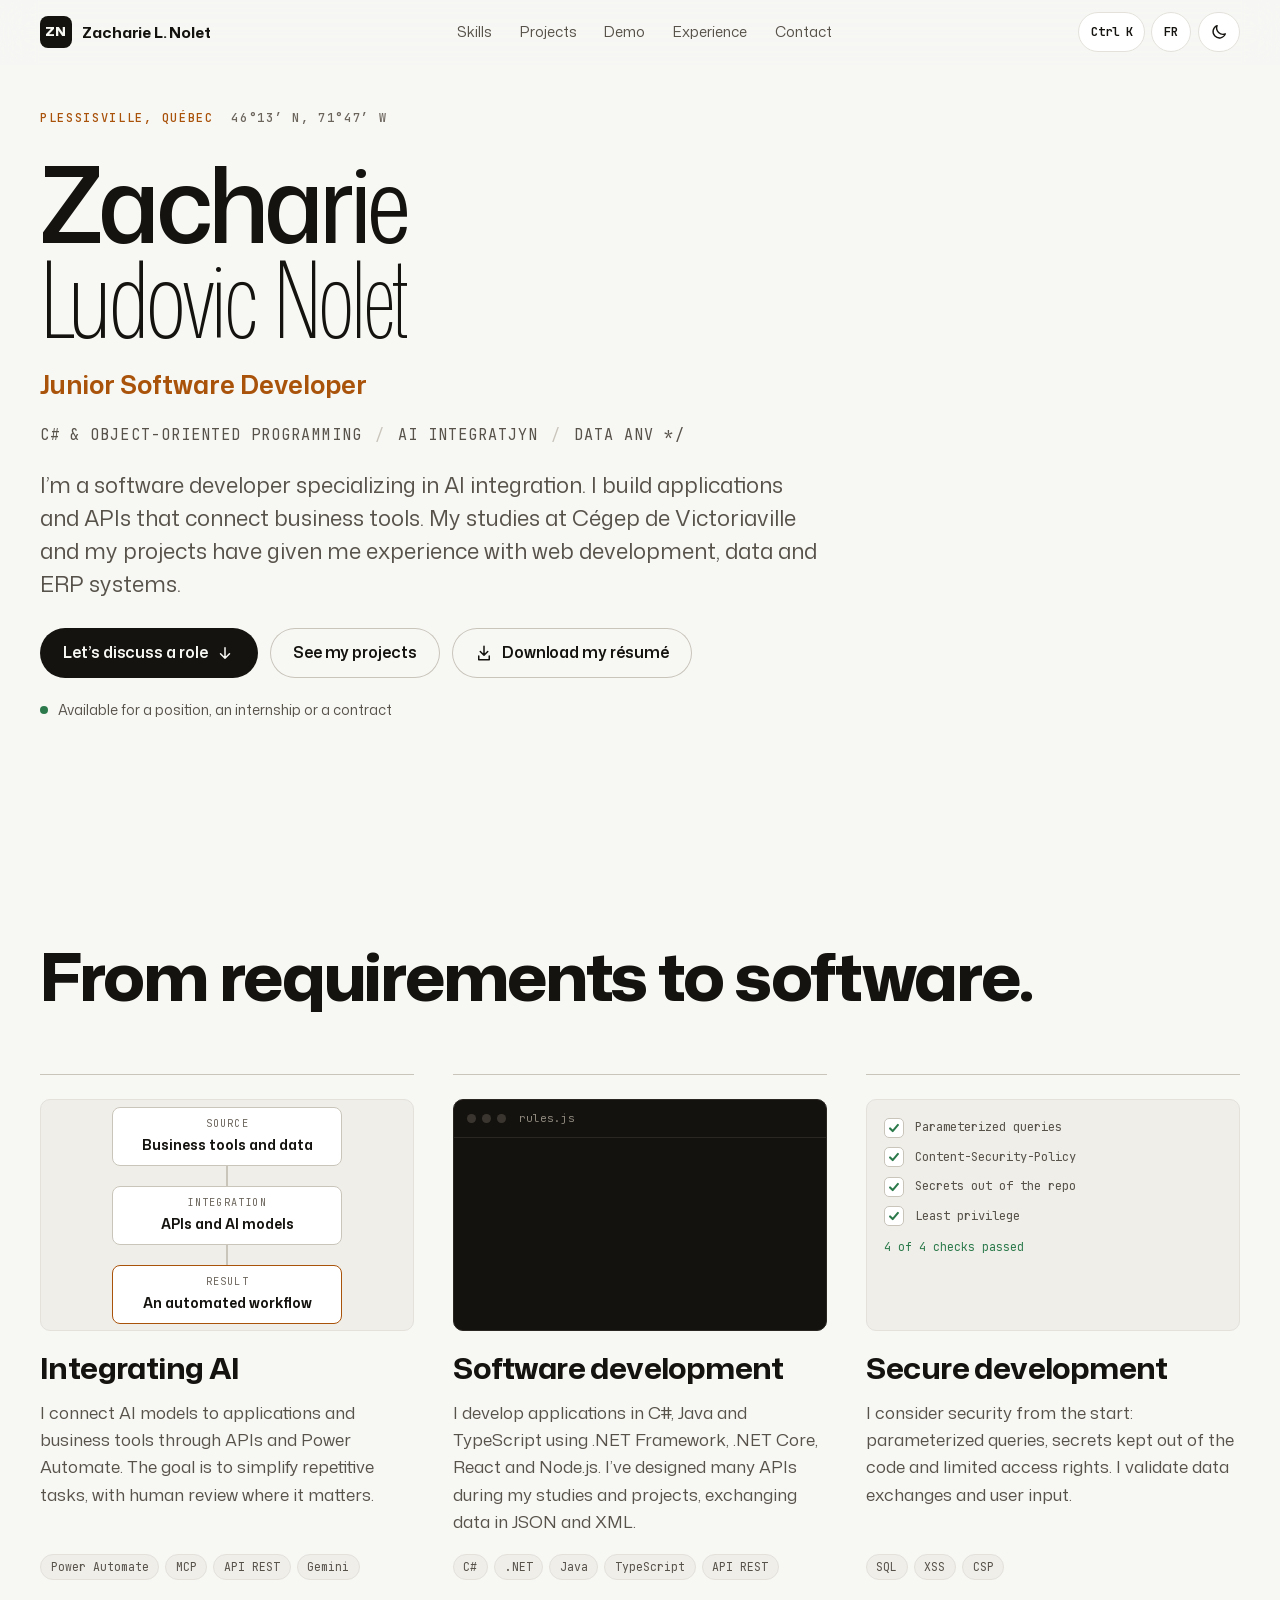
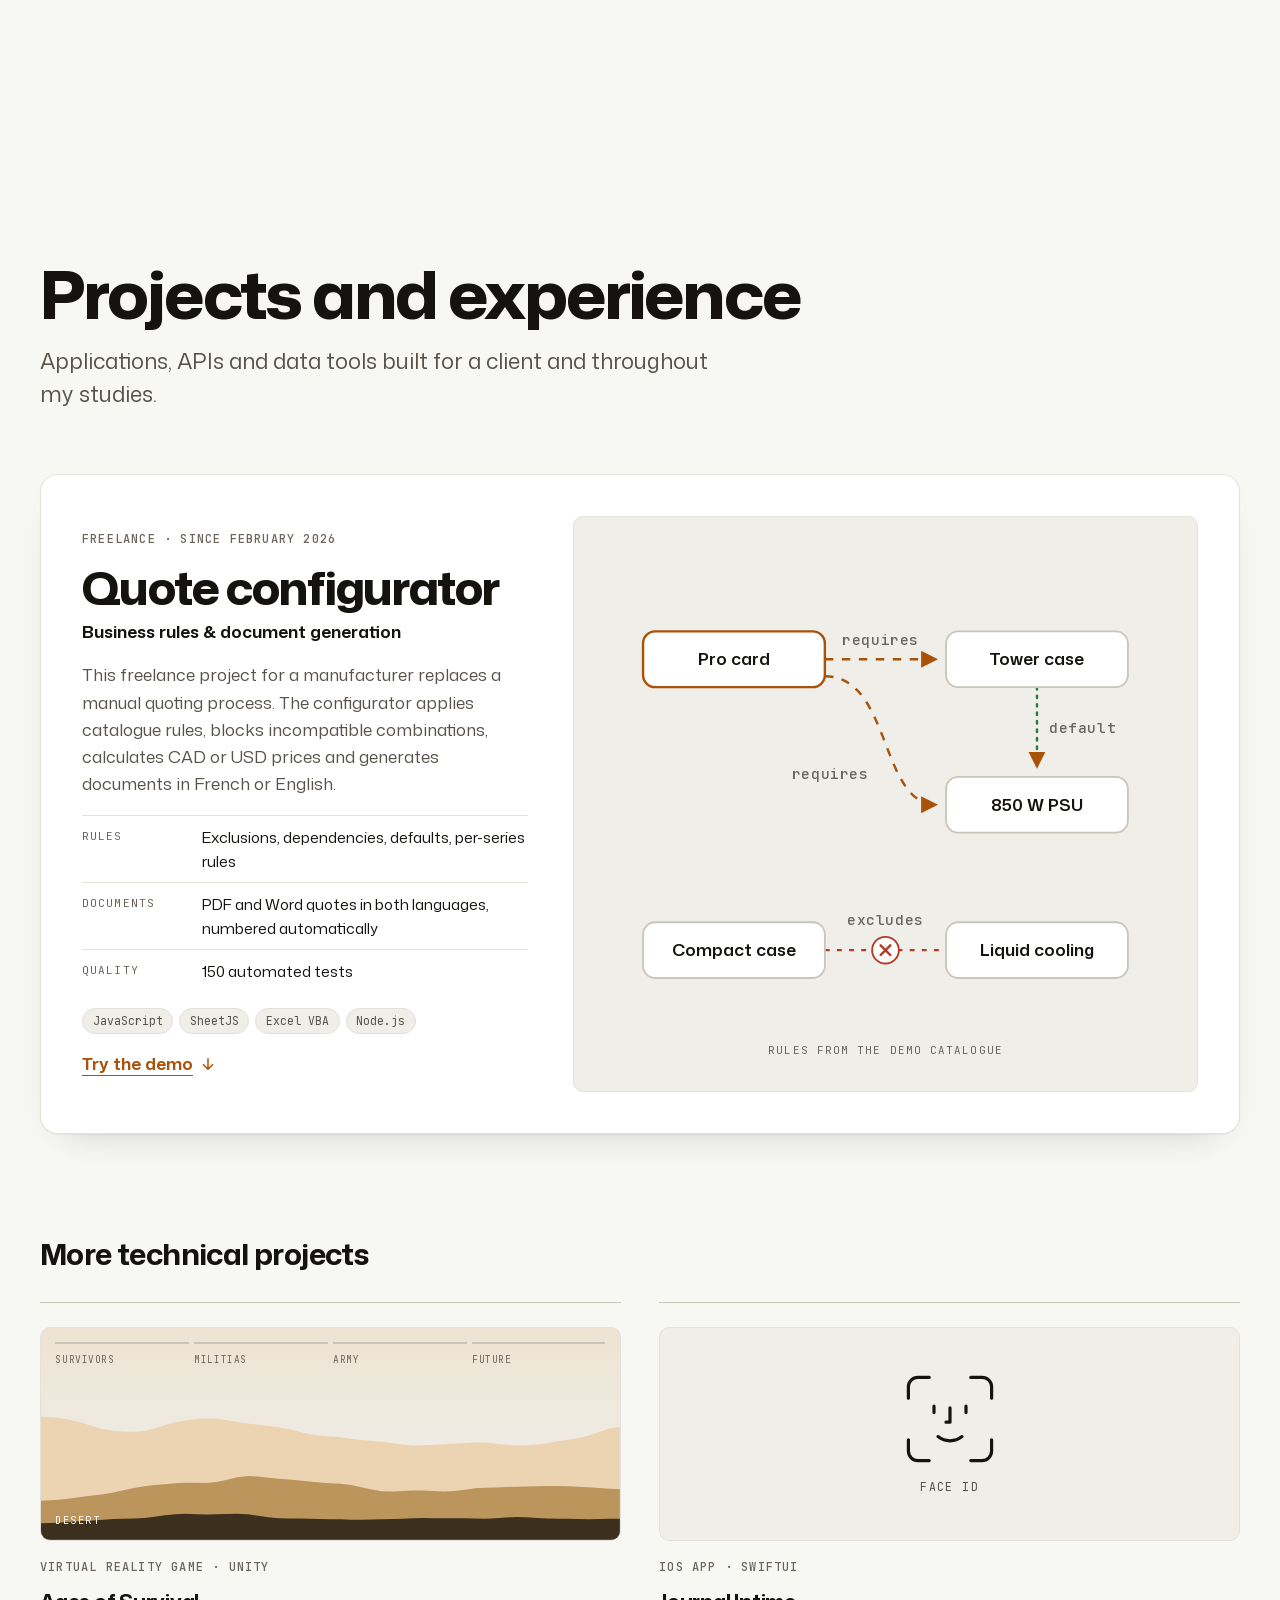
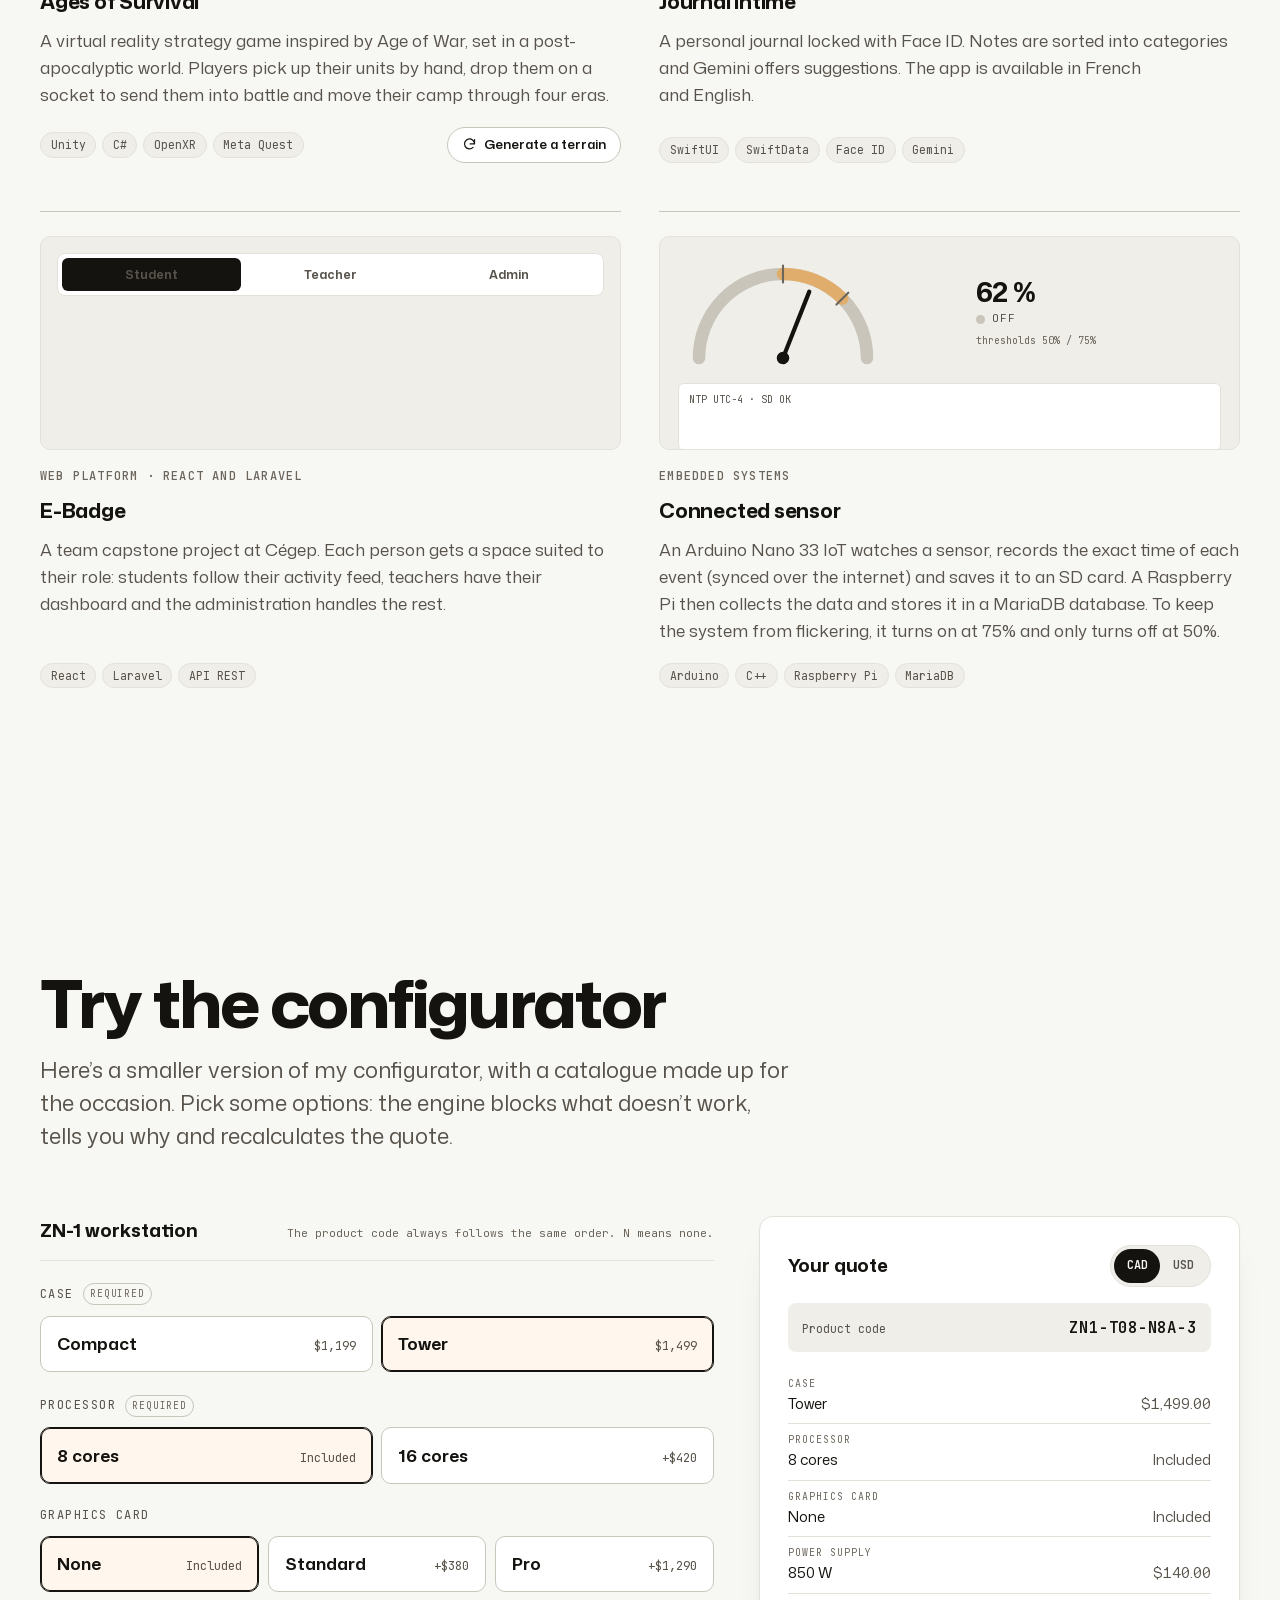
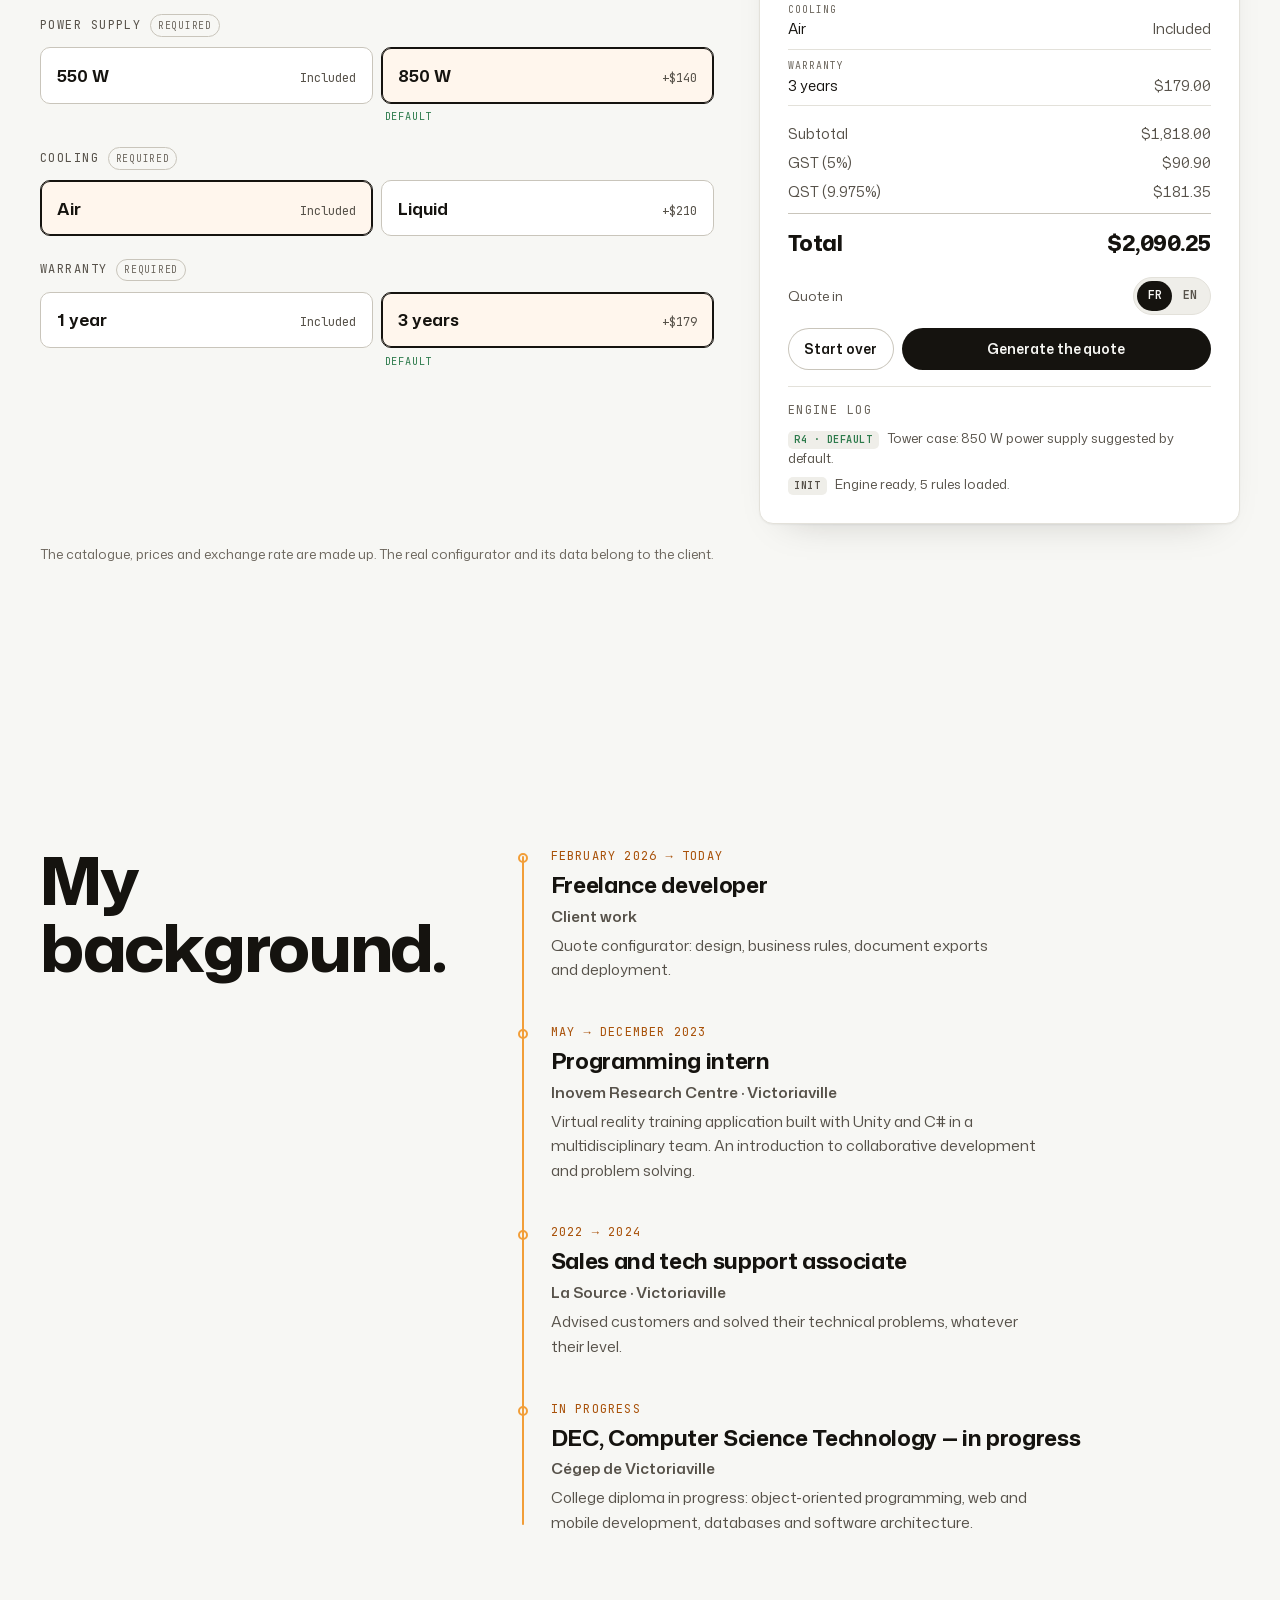
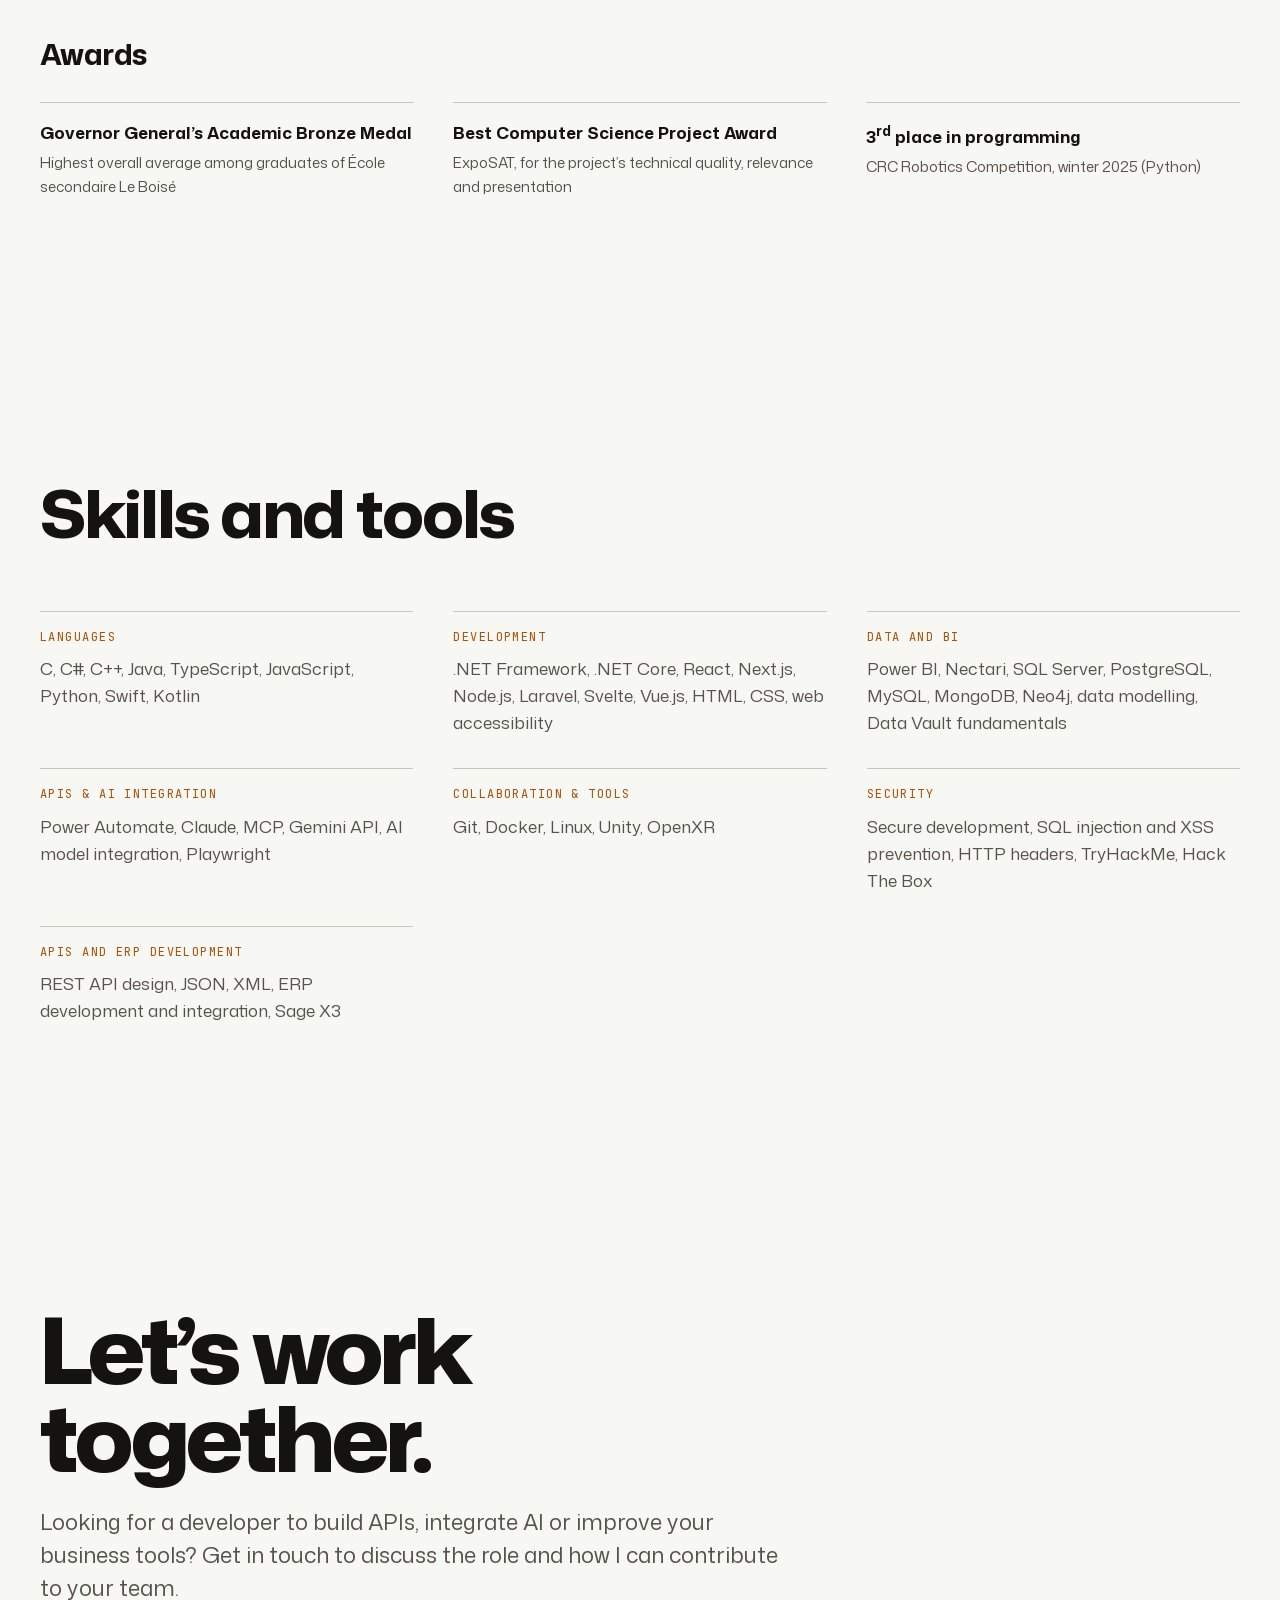
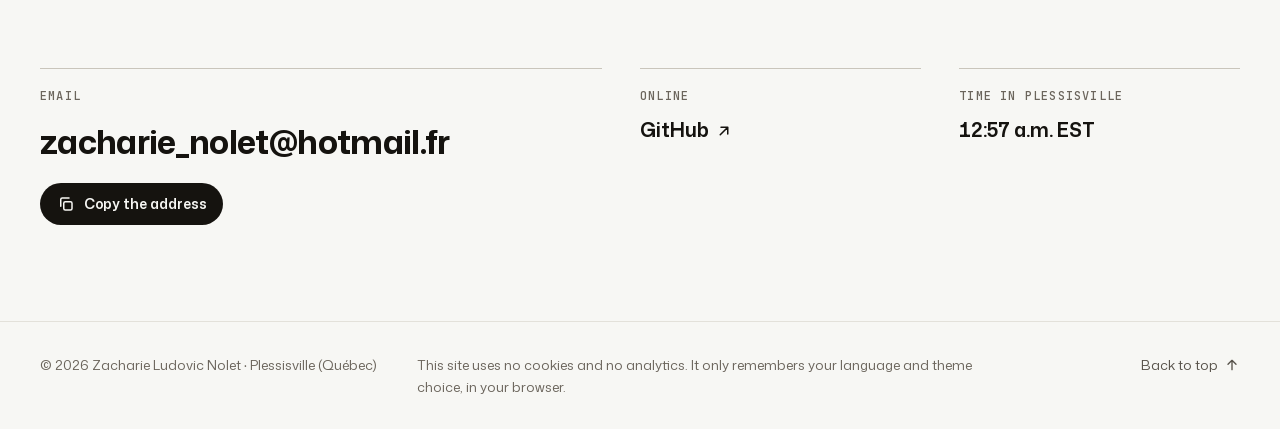
==== commit c516e82b: "Retire Fruit d’Or du portfolio et du CV public" ====
--- a/index.html
+++ b/index.html
@@ -1,8 +1,8 @@
-<!doctype html><html lang="fr-CA"><head><meta charset="utf-8"><meta name="viewport" content="width=device-width,initial-scale=1,viewport-fit=cover"><meta http-equiv="Content-Security-Policy" content="default-src 'self'; script-src 'self'; style-src 'self'; font-src 'self'; img-src 'self' data:; connect-src 'none'; object-src 'none'; base-uri 'self'; form-action 'none'; manifest-src 'self'; upgrade-insecure-requests"><meta name="referrer" content="strict-origin-when-cross-origin"><title>Zacharie Ludovic Nolet</title><meta name="description" content="Zacharie Ludovic Nolet, développeur logiciel spécialisé en intégration de l’IA. Applications, API REST, C#, .NET, Java, Power BI et expérience ERP chez Fruit d’Or. Disponible pour un poste, un stage ou un contrat."><meta name="author" content="Zacharie Ludovic Nolet"><link rel="canonical" href="https://zacharienoletgit.github.io/"><meta name="color-scheme" content="light dark"><meta name="theme-color" content="#f7f7f4" media="(prefers-color-scheme: light)"><meta name="theme-color" content="#0d0c0a" media="(prefers-color-scheme: dark)"><meta property="og:type" content="profile"><meta property="og:locale" content="fr_CA"><meta property="og:locale:alternate" content="en_CA"><meta property="og:site_name" content="Zacharie Ludovic Nolet"><meta property="og:title" content="Zacharie Ludovic Nolet"><meta property="og:description" content="Zacharie Ludovic Nolet, développeur logiciel spécialisé en intégration de l’IA. Applications, API REST, C#, .NET, Java, Power BI et expérience ERP chez Fruit d’Or. Disponible pour un poste, un stage ou un contrat."><meta property="og:url" content="https://zacharienoletgit.github.io/"><meta property="og:image" content="https://zacharienoletgit.github.io/og-image.jpg"><meta property="og:image:width" content="1200"><meta property="og:image:height" content="630"><meta property="og:image:alt" content="Zacharie Ludovic Nolet — software developer, Plessisville, Québec"><meta name="twitter:card" content="summary_large_image"><link rel="icon" href="favicon.svg" type="image/svg+xml"><link rel="icon" href="favicon-32.png" type="image/png" sizes="32x32"><link rel="apple-touch-icon" href="apple-touch-icon.png"><link rel="manifest" href="site.webmanifest"><link rel="preload" href="fonts/mona-sans.woff2" as="font" type="font/woff2" crossorigin><link rel="stylesheet" href="style.css?v=1801bb91"><script src="theme.js?v=6c92ae1f"></script><script src="en.js?v=8d7b5454" defer></script><script src="app.js?v=c9e4ff58" defer></script><script type="application/ld+json">{"@context":"https://schema.org","@type":"Person","name":"Zacharie Ludovic Nolet","url":"https://zacharienoletgit.github.io/","jobTitle":"Développeur logiciel spécialisé en intégration de l’IA","email":"mailto:zacharie_nolet@hotmail.fr","address":{"@type":"PostalAddress","addressLocality":"Plessisville","addressRegion":"QC","addressCountry":"CA"},"award":["Médaille académique de bronze du Gouverneur général","Prix du meilleur projet en informatique, ExpoSAT"],"knowsLanguage":["fr-CA","en-CA"],"sameAs":["https://github.com/zacharienoletGit"],"knowsAbout":["API REST","C#",".NET","Java","Intégration de l’IA","Power BI","ERP"]}</script></head><body><a class="skip" href="#contenu" data-i18n="skip">Aller au contenu</a><div class="progress" aria-hidden="true"><span></span></div><header class="site-header" id="site-header"><div class="wrap bar"><a class="brand" href="#accueil" aria-label="Zacharie L. Nolet, retour en haut" data-i18n-attr="aria-label:brand.aria"><span class="brand-mark" aria-hidden="true">ZN</span> <span class="brand-name">Zacharie L. Nolet</span></a><nav class="nav" aria-label="Navigation principale" data-i18n-attr="aria-label:nav.aria"><a href="#expertise" data-i18n="nav.expertise">Compétences</a> <a href="#projets" data-i18n="nav.work">Projets</a> <a href="#demo" data-i18n="nav.demo">Démo</a> <a href="#parcours" data-i18n="nav.journey">Expérience</a> <a href="#contact" data-i18n="nav.contact">Contact</a></nav><div class="tools" data-requires-js><button class="tool tool-kbd" type="button" data-action="palette" aria-haspopup="dialog" aria-label="Ouvrir la palette de commandes" data-i18n-attr="aria-label:tools.palette"><kbd data-kbd>⌘K</kbd></button> <button class="tool tool-lang" type="button" data-action="lang" aria-label="Switch to English" lang="en"><span data-lang-label>EN</span></button> <button class="tool tool-theme" type="button" data-action="theme" aria-label="Changer de thème" data-i18n-attr="aria-label:tools.theme"><svg class="i-sun" viewBox="0 0 24 24" aria-hidden="true"><circle cx="12" cy="12" r="4"/><path d="M12 2v2M12 20v2M4.93 4.93l1.41 1.41M17.66 17.66l1.41 1.41M2 12h2M20 12h2M6.34 17.66l-1.41 1.41M19.07 4.93l-1.41 1.41"/></svg> <svg class="i-moon" viewBox="0 0 24 24" aria-hidden="true"><path d="M20.5 14.5A8.5 8.5 0 0 1 9.5 3.5a8.5 8.5 0 1 0 11 11Z"/></svg></button> <button class="tool tool-menu" type="button" data-action="palette" aria-haspopup="dialog" aria-label="Ouvrir le menu" data-i18n-attr="aria-label:tools.menu"><span data-i18n="nav.menu">Menu</span></button></div></div></header><main id="contenu"><section class="hero" id="accueil" aria-labelledby="hero-title"><div class="wrap hero-inner"><p class="hero-place"><span data-i18n="hero.place">Plessisville, Québec</span> <span class="coord">46°13′&nbsp;N, 71°47′&nbsp;<span data-i18n="hero.west">O</span></span></p><h1 class="hero-name" id="hero-title"><span class="sr-only">Zacharie Ludovic Nolet</span> <span class="name-visual" aria-hidden="true"><span class="line" data-kinetic>Zacharie</span> <span class="line" data-kinetic>Ludovic Nolet</span></span></h1><p class="hero-role" data-i18n="hero.role">Développeur logiciel junior</p><p class="disciplines"><span class="sr-only"><span data-i18n="hero.d1">C# et programmation objet</span>, <span data-i18n="hero.d2">Intégration de l’IA</span>, <span data-i18n="hero.d3">Données et BI</span></span> <span class="disc-visual" aria-hidden="true"><span class="disc" data-scramble data-i18n="hero.d1">C# et programmation objet</span> <span class="disc-sep">/</span> <span class="disc" data-scramble data-i18n="hero.d2">Intégration de l’IA</span> <span class="disc-sep">/</span> <span class="disc" data-scramble data-i18n="hero.d3">Données et BI</span></span></p><p class="lede hero-lede" data-i18n="hero.lede">Développeur logiciel, je me spécialise dans l’intégration de l’IA. Je conçois des applications et des API pour relier les outils métiers. Mon parcours au Cégep de Victoriaville et mon stage BI chez Fruit d’Or m’ont amené à travailler avec le développement web, les données et les ERP.</p><div class="hero-actions"><a class="btn btn-primary" href="#contact"><span data-i18n="hero.cta1">Discutons d’un poste</span><svg class="i" viewBox="0 0 24 24" aria-hidden="true"><path d="M12 5v14M6 13l6 6 6-6"/></svg></a><a class="btn btn-ghost" href="#projets"><span data-i18n="hero.cta2">Voir mes projets</span></a><a class="btn btn-ghost" id="download-cv" href="Zacharie_Nolet_CV_Harbor.pdf" download="Zacharie_Nolet_CV_Harbor.pdf"><svg class="i" viewBox="0 0 24 24" aria-hidden="true"><path d="M12 3v12M7 10l5 5 5-5M5 16v5h14v-5"/></svg><span data-i18n="hero.cv">Télécharger mon CV</span></a></div><p class="status"><span class="status-dot" aria-hidden="true"></span><span data-i18n="hero.status">Disponible pour un poste, un stage ou un contrat</span></p></div></section><section class="section" id="expertise" aria-labelledby="exp-title"><div class="wrap"><h2 class="h2 section-title" id="exp-title" data-i18n="exp.title">Du besoin au logiciel.</h2><div class="exp-grid"><article class="exp"><div class="viz viz-flow" aria-hidden="true"><div class="flow-node"><span class="flow-k" data-i18n="viz.flow.k1">Source</span><span class="flow-v" data-i18n="viz.flow.v1">Outils métiers et données</span></div><div class="flow-wire"><i></i></div><div class="flow-node"><span class="flow-k" data-i18n="viz.flow.k2">Intégration</span><span class="flow-v" data-i18n="viz.flow.v2">API et modèles d’IA</span></div><div class="flow-wire"><i></i></div><div class="flow-node flow-out"><span class="flow-k" data-i18n="viz.flow.k3">Résultat</span><span class="flow-v" data-i18n="viz.flow.v3">Un processus automatisé</span></div></div><h3 class="h3" data-i18n="exp.c1.title">Intégrer l’IA</h3><p data-i18n="exp.c1.body">Je connecte les modèles d’IA aux applications et aux outils métiers avec des API et Power Automate. L’objectif : simplifier les tâches répétitives, avec une validation humaine là où elle est nécessaire.</p><ul class="chips"><li>Power Automate</li><li>MCP</li><li>API REST</li><li>Gemini</li></ul></article><article class="exp"><div class="viz viz-code" aria-hidden="true"><div class="code-bar"><i></i><i></i><i></i><span>rules.js</span></div><pre class="code"><code><span class="ln"><span class="kw">function</span> <span class="fn">stateOf</span>(opt, sel) {</span>
+<!doctype html><html lang="fr-CA"><head><meta charset="utf-8"><meta name="viewport" content="width=device-width,initial-scale=1,viewport-fit=cover"><meta http-equiv="Content-Security-Policy" content="default-src 'self'; script-src 'self'; style-src 'self'; font-src 'self'; img-src 'self' data:; connect-src 'none'; object-src 'none'; base-uri 'self'; form-action 'none'; manifest-src 'self'; upgrade-insecure-requests"><meta name="referrer" content="strict-origin-when-cross-origin"><title>Zacharie Ludovic Nolet</title><meta name="description" content="Zacharie Ludovic Nolet, développeur logiciel spécialisé en intégration de l’IA. Applications, API REST, C#, .NET, Java, données et ERP. Disponible pour un poste, un stage ou un contrat."><meta name="author" content="Zacharie Ludovic Nolet"><link rel="canonical" href="https://zacharienoletgit.github.io/"><meta name="color-scheme" content="light dark"><meta name="theme-color" content="#f7f7f4" media="(prefers-color-scheme: light)"><meta name="theme-color" content="#0d0c0a" media="(prefers-color-scheme: dark)"><meta property="og:type" content="profile"><meta property="og:locale" content="fr_CA"><meta property="og:locale:alternate" content="en_CA"><meta property="og:site_name" content="Zacharie Ludovic Nolet"><meta property="og:title" content="Zacharie Ludovic Nolet"><meta property="og:description" content="Zacharie Ludovic Nolet, développeur logiciel spécialisé en intégration de l’IA. Applications, API REST, C#, .NET, Java, données et ERP. Disponible pour un poste, un stage ou un contrat."><meta property="og:url" content="https://zacharienoletgit.github.io/"><meta property="og:image" content="https://zacharienoletgit.github.io/og-image.jpg"><meta property="og:image:width" content="1200"><meta property="og:image:height" content="630"><meta property="og:image:alt" content="Zacharie Ludovic Nolet — software developer, Plessisville, Québec"><meta name="twitter:card" content="summary_large_image"><link rel="icon" href="favicon.svg" type="image/svg+xml"><link rel="icon" href="favicon-32.png" type="image/png" sizes="32x32"><link rel="apple-touch-icon" href="apple-touch-icon.png"><link rel="manifest" href="site.webmanifest"><link rel="preload" href="fonts/mona-sans.woff2" as="font" type="font/woff2" crossorigin><link rel="stylesheet" href="style.css?v=baf4da1d"><script src="theme.js?v=6c92ae1f"></script><script src="en.js?v=7ca9b701" defer></script><script src="app.js?v=c9e4ff58" defer></script><script type="application/ld+json">{"@context":"https://schema.org","@type":"Person","name":"Zacharie Ludovic Nolet","url":"https://zacharienoletgit.github.io/","jobTitle":"Développeur logiciel spécialisé en intégration de l’IA","email":"mailto:zacharie_nolet@hotmail.fr","address":{"@type":"PostalAddress","addressLocality":"Plessisville","addressRegion":"QC","addressCountry":"CA"},"award":["Médaille académique de bronze du Gouverneur général","Prix du meilleur projet en informatique, ExpoSAT"],"knowsLanguage":["fr-CA","en-CA"],"sameAs":["https://github.com/zacharienoletGit"],"knowsAbout":["API REST","C#",".NET","Java","Intégration de l’IA","Power BI","ERP"]}</script></head><body><a class="skip" href="#contenu" data-i18n="skip">Aller au contenu</a><div class="progress" aria-hidden="true"><span></span></div><header class="site-header" id="site-header"><div class="wrap bar"><a class="brand" href="#accueil" aria-label="Zacharie L. Nolet, retour en haut" data-i18n-attr="aria-label:brand.aria"><span class="brand-mark" aria-hidden="true">ZN</span> <span class="brand-name">Zacharie L. Nolet</span></a><nav class="nav" aria-label="Navigation principale" data-i18n-attr="aria-label:nav.aria"><a href="#expertise" data-i18n="nav.expertise">Compétences</a> <a href="#projets" data-i18n="nav.work">Projets</a> <a href="#demo" data-i18n="nav.demo">Démo</a> <a href="#parcours" data-i18n="nav.journey">Expérience</a> <a href="#contact" data-i18n="nav.contact">Contact</a></nav><div class="tools" data-requires-js><button class="tool tool-kbd" type="button" data-action="palette" aria-haspopup="dialog" aria-label="Ouvrir la palette de commandes" data-i18n-attr="aria-label:tools.palette"><kbd data-kbd>⌘K</kbd></button> <button class="tool tool-lang" type="button" data-action="lang" aria-label="Switch to English" lang="en"><span data-lang-label>EN</span></button> <button class="tool tool-theme" type="button" data-action="theme" aria-label="Changer de thème" data-i18n-attr="aria-label:tools.theme"><svg class="i-sun" viewBox="0 0 24 24" aria-hidden="true"><circle cx="12" cy="12" r="4"/><path d="M12 2v2M12 20v2M4.93 4.93l1.41 1.41M17.66 17.66l1.41 1.41M2 12h2M20 12h2M6.34 17.66l-1.41 1.41M19.07 4.93l-1.41 1.41"/></svg> <svg class="i-moon" viewBox="0 0 24 24" aria-hidden="true"><path d="M20.5 14.5A8.5 8.5 0 0 1 9.5 3.5a8.5 8.5 0 1 0 11 11Z"/></svg></button> <button class="tool tool-menu" type="button" data-action="palette" aria-haspopup="dialog" aria-label="Ouvrir le menu" data-i18n-attr="aria-label:tools.menu"><span data-i18n="nav.menu">Menu</span></button></div></div></header><main id="contenu"><section class="hero" id="accueil" aria-labelledby="hero-title"><div class="wrap hero-inner"><p class="hero-place"><span data-i18n="hero.place">Plessisville, Québec</span> <span class="coord">46°13′&nbsp;N, 71°47′&nbsp;<span data-i18n="hero.west">O</span></span></p><h1 class="hero-name" id="hero-title"><span class="sr-only">Zacharie Ludovic Nolet</span> <span class="name-visual" aria-hidden="true"><span class="line" data-kinetic>Zacharie</span> <span class="line" data-kinetic>Ludovic Nolet</span></span></h1><p class="hero-role" data-i18n="hero.role">Développeur logiciel junior</p><p class="disciplines"><span class="sr-only"><span data-i18n="hero.d1">C# et programmation objet</span>, <span data-i18n="hero.d2">Intégration de l’IA</span>, <span data-i18n="hero.d3">Données et BI</span></span> <span class="disc-visual" aria-hidden="true"><span class="disc" data-scramble data-i18n="hero.d1">C# et programmation objet</span> <span class="disc-sep">/</span> <span class="disc" data-scramble data-i18n="hero.d2">Intégration de l’IA</span> <span class="disc-sep">/</span> <span class="disc" data-scramble data-i18n="hero.d3">Données et BI</span></span></p><p class="lede hero-lede" data-i18n="hero.lede">Développeur logiciel, je me spécialise dans l’intégration de l’IA. Je conçois des applications et des API pour relier les outils métiers. Ma formation au Cégep de Victoriaville et mes projets m’ont amené à travailler avec le développement web, les données et les ERP.</p><div class="hero-actions"><a class="btn btn-primary" href="#contact"><span data-i18n="hero.cta1">Discutons d’un poste</span><svg class="i" viewBox="0 0 24 24" aria-hidden="true"><path d="M12 5v14M6 13l6 6 6-6"/></svg></a><a class="btn btn-ghost" href="#projets"><span data-i18n="hero.cta2">Voir mes projets</span></a><a class="btn btn-ghost" id="download-cv" href="Zacharie_Nolet_CV_Harbor.pdf" download="Zacharie_Nolet_CV_Harbor.pdf"><svg class="i" viewBox="0 0 24 24" aria-hidden="true"><path d="M12 3v12M7 10l5 5 5-5M5 16v5h14v-5"/></svg><span data-i18n="hero.cv">Télécharger mon CV</span></a></div><p class="status"><span class="status-dot" aria-hidden="true"></span><span data-i18n="hero.status">Disponible pour un poste, un stage ou un contrat</span></p></div></section><section class="section" id="expertise" aria-labelledby="exp-title"><div class="wrap"><h2 class="h2 section-title" id="exp-title" data-i18n="exp.title">Du besoin au logiciel.</h2><div class="exp-grid"><article class="exp"><div class="viz viz-flow" aria-hidden="true"><div class="flow-node"><span class="flow-k" data-i18n="viz.flow.k1">Source</span><span class="flow-v" data-i18n="viz.flow.v1">Outils métiers et données</span></div><div class="flow-wire"><i></i></div><div class="flow-node"><span class="flow-k" data-i18n="viz.flow.k2">Intégration</span><span class="flow-v" data-i18n="viz.flow.v2">API et modèles d’IA</span></div><div class="flow-wire"><i></i></div><div class="flow-node flow-out"><span class="flow-k" data-i18n="viz.flow.k3">Résultat</span><span class="flow-v" data-i18n="viz.flow.v3">Un processus automatisé</span></div></div><h3 class="h3" data-i18n="exp.c1.title">Intégrer l’IA</h3><p data-i18n="exp.c1.body">Je connecte les modèles d’IA aux applications et aux outils métiers avec des API et Power Automate. L’objectif : simplifier les tâches répétitives, avec une validation humaine là où elle est nécessaire.</p><ul class="chips"><li>Power Automate</li><li>MCP</li><li>API REST</li><li>Gemini</li></ul></article><article class="exp"><div class="viz viz-code" aria-hidden="true"><div class="code-bar"><i></i><i></i><i></i><span>rules.js</span></div><pre class="code"><code><span class="ln"><span class="kw">function</span> <span class="fn">stateOf</span>(opt, sel) {</span>
 <span class="ln">  <span class="kw">if</span> (<span class="fn">excludes</span>(opt, sel))</span>
 <span class="ln">    <span class="kw">return</span> <span class="st">"DISABLED"</span>;</span>
 <span class="ln">  <span class="kw">if</span> (sel.<span class="fn">has</span>(opt.key))</span>
 <span class="ln">    <span class="kw">return</span> <span class="st">"SELECTED"</span>;</span>
 <span class="ln">  <span class="kw">return</span> opt.isDefault</span>
 <span class="ln">    ? <span class="st">"DEFAULT"</span> : <span class="st">"AVAILABLE"</span>;</span>
-<span class="ln">}</span></code></pre></div><h3 class="h3" data-i18n="exp.c2.title">Développement logiciel</h3><p data-i18n="exp.c2.body">Je développe des applications en C#, Java et TypeScript, avec .NET Framework, .NET Core, React et Node.js. J’ai conçu de nombreuses API au cours de ma formation et de mon stage, avec des échanges de données en JSON et en XML.</p><ul class="chips"><li>C#</li><li>.NET</li><li>Java</li><li>TypeScript</li><li>API REST</li></ul></article><article class="exp"><div class="viz viz-audit" aria-hidden="true"><ul class="audit"><li><span class="audit-box"><svg viewBox="0 0 16 16"><path d="M3.5 8.5l3 3 6-7"/></svg></span><span data-i18n="viz.audit.1">Requêtes paramétrées</span></li><li><span class="audit-box"><svg viewBox="0 0 16 16"><path d="M3.5 8.5l3 3 6-7"/></svg></span><span>Content-Security-Policy</span></li><li><span class="audit-box"><svg viewBox="0 0 16 16"><path d="M3.5 8.5l3 3 6-7"/></svg></span><span data-i18n="viz.audit.3">Secrets hors du dépôt</span></li><li><span class="audit-box"><svg viewBox="0 0 16 16"><path d="M3.5 8.5l3 3 6-7"/></svg></span><span data-i18n="viz.audit.4">Moindre privilège</span></li></ul><p class="audit-foot" data-i18n="viz.audit.foot">4 contrôles sur 4 réussis</p></div><h3 class="h3" data-i18n="exp.c3.title">Données et systèmes d’entreprise</h3><p data-i18n="exp.c3.body">Je tiens compte de la sécurité dès la conception : requêtes paramétrées, secrets hors du code et droits d’accès limités. Je vérifie les échanges de données et les entrées des utilisateurs.</p><ul class="chips"><li>SQL</li><li>XSS</li><li>CSP</li></ul></article></div></div></section><section class="section section-work" id="projets" aria-labelledby="work-title"><div class="wrap"><div class="section-head"><h2 class="h2" id="work-title" data-i18n="work.title">Projets et réalisations</h2><p class="lede" data-i18n="work.lede">Des applications, des API et des outils de données développés en stage, pour un client et au cours de ma formation.</p></div><div class="stack"><article class="feature" aria-labelledby="f1-title"><div class="feature-text"><p class="meta" data-i18n="f1.meta">Travail autonome · depuis février 2026</p><h3 class="feature-title" id="f1-title" data-i18n="f1.title">Configurateur de soumissions</h3><p class="feature-sub" data-i18n="f1.sub">Règles d’affaires et génération de documents</p><p data-i18n="f1.body">Ce mandat pour une entreprise manufacturière remplace un processus manuel de soumission. Le configurateur applique les règles du catalogue, bloque les combinaisons incompatibles, calcule les prix en CAD ou USD et génère des documents en français ou en anglais.</p><dl class="facts"><div><dt data-i18n="f1.k1">Règles</dt><dd data-i18n="f1.v1">Exclusions, dépendances, choix par défaut, règles par série</dd></div><div><dt data-i18n="f1.k2">Documents</dt><dd data-i18n="f1.v2">Soumissions PDF et Word dans les deux langues, numérotées automatiquement</dd></div><div><dt data-i18n="f1.k3">Qualité</dt><dd data-i18n="f1.v3">150 tests automatisés</dd></div></dl><ul class="chips"><li>JavaScript</li><li>SheetJS</li><li>Excel VBA</li><li>Node.js</li></ul><a class="link-arrow" href="#demo"><span data-i18n="f1.cta">Essayer la démo</span><svg class="i" viewBox="0 0 24 24" aria-hidden="true"><path d="M12 5v14M6 13l6 6 6-6"/></svg></a></div><div class="feature-viz viz viz-graph" aria-hidden="true"><svg class="graph" viewBox="0 0 420 330"><defs><marker id="arw" viewBox="0 0 10 10" refX="9" refY="5" markerWidth="7" markerHeight="7" orient="auto-start-reverse"><path d="M0 0L10 5L0 10z" class="mk"/></marker></defs><path class="edge edge-req" d="M160 53 H252" marker-end="url(#arw)"/><path class="edge edge-req" d="M160 67 C 215 67, 205 173, 252 173" marker-end="url(#arw)"/><path class="edge edge-def" d="M335 76 V 142" marker-end="url(#arw)"/><path class="edge edge-exc" d="M160 293 H260"/><g class="x-mark" transform="translate(210 293)"><circle r="11"/><path d="M-4 -4L4 4M4 -4L-4 4"/></g><text class="elabel" x="206" y="41" text-anchor="middle" data-i18n="g.req">exige</text><text class="elabel" x="196" y="152" text-anchor="end" data-i18n="g.req">exige</text><text class="elabel" x="345" y="114" data-i18n="g.def">par défaut</text><text class="elabel" x="210" y="272" text-anchor="middle" data-i18n="g.exc">exclut</text><g class="node node-hot"><rect x="10" y="30" width="150" height="46" rx="10"/><text x="85" y="58" text-anchor="middle" data-i18n="g.pro">Carte Pro</text></g><g class="node"><rect x="260" y="30" width="150" height="46" rx="10"/><text x="335" y="58" text-anchor="middle" data-i18n="g.tour">Boîtier tour</text></g><g class="node"><rect x="260" y="150" width="150" height="46" rx="10"/><text x="335" y="178" text-anchor="middle" data-i18n="g.psu">Alim. 850 W</text></g><g class="node"><rect x="10" y="270" width="150" height="46" rx="10"/><text x="85" y="298" text-anchor="middle" data-i18n="g.compact">Boîtier compact</text></g><g class="node"><rect x="260" y="270" width="150" height="46" rx="10"/><text x="335" y="298" text-anchor="middle" data-i18n="g.liquid">Refroid. liquide</text></g></svg><p class="viz-caption" data-i18n="g.caption">Règles du catalogue de la démo</p></div></article><article class="feature" aria-labelledby="bi-title"><div class="feature-text"><p class="meta" data-i18n="bi.meta">Stage · été 2026</p><h3 class="feature-title" data-i18n="bi.title" id="bi-title">Données, BI et ERP</h3><p class="feature-sub" data-i18n="bi.sub">Fruit d’Or</p><p data-i18n="bi.body">Chez Fruit d’Or, je travaille sur l’analyse de données et la création de rapports, de tableaux de bord et d’indicateurs avec Power BI. J’explore Nectari et les données de l’ERP Sage X3, en lien avec des sources SQL. Ce stage m’a aussi permis de concevoir des API et de valider les résultats avec les utilisateurs et les équipes techniques.</p><dl class="facts"><div><dt data-i18n="bi.k1">Données</dt><dd data-i18n="bi.v1">Sources SQL et données Sage X3</dd></div><div><dt data-i18n="bi.k2">Approche</dt><dd data-i18n="bi.v2">Validation avec les utilisateurs et les équipes techniques</dd></div></dl><ul class="chips"><li>Power BI</li><li>Nectari</li><li>SQL</li><li>Sage X3</li><li>API REST</li></ul></div><div class="feature-viz viz viz-flow viz-bi" aria-hidden="true"><div class="flow-node"><span class="flow-k" data-i18n="bi.flow.k1">Sources</span><span class="flow-v" data-i18n="bi.flow.v1">SQL · Sage X3</span></div><div class="flow-wire"><i></i></div><div class="flow-node"><span class="flow-k" data-i18n="bi.flow.k2">Structuration</span><span class="flow-v" data-i18n="bi.flow.v2">Modélisation des données</span></div><div class="flow-wire"><i></i></div><div class="flow-node flow-out"><span class="flow-k" data-i18n="bi.flow.k3">Rapports et indicateurs</span><span class="flow-v" data-i18n="bi.flow.v3">Power BI · Nectari</span></div></div></article></div><h3 class="more-title" data-i18n="more.title">Autres projets techniques</h3><div class="more-grid"><article class="mini"><div class="viz viz-terrain" aria-hidden="true"><svg class="terrain" viewBox="0 0 400 180" preserveAspectRatio="none"><path class="ridge r3" d="M0 180Z"/><path class="ridge r2" d="M0 180Z"/><path class="ridge r1" d="M0 180Z"/></svg><ol class="eras"><li data-i18n="m1.e1">Survivants</li><li data-i18n="m1.e2">Milices</li><li data-i18n="m1.e3">Armée</li><li data-i18n="m1.e4">Futur</li></ol><p class="biome" data-biome>Désert</p></div><p class="meta" data-i18n="m1.meta">Jeu en réalité virtuelle · Unity</p><h4 class="h4">Ages of Survival</h4><p data-i18n="m1.body">Un jeu de stratégie en réalité virtuelle inspiré d’Age of War, dans un monde postapocalyptique. Le joueur prend ses unités dans ses mains, les dépose sur un socle pour les envoyer au combat et fait évoluer son camp sur quatre époques.</p><div class="mini-foot"><ul class="chips"><li>Unity</li><li>C#</li><li>OpenXR</li><li>Meta Quest</li></ul><button class="btn-mini" type="button" data-action="terrain" data-requires-js><svg class="i" viewBox="0 0 24 24" aria-hidden="true"><path d="M20 11a8 8 0 1 0-2.34 5.66M20 4v7h-7"/></svg><span data-i18n="m1.btn">Générer un terrain</span></button></div></article><article class="mini"><div class="viz viz-faceid" aria-hidden="true"><svg class="faceid" viewBox="0 0 120 120"><g class="fid-corners"><path d="M8 34V20a12 12 0 0 1 12-12h14"/><path d="M86 8h14a12 12 0 0 1 12 12v14"/><path d="M112 86v14a12 12 0 0 1-12 12H86"/><path d="M34 112H20a12 12 0 0 1-12-12V86"/></g><g class="fid-face"><path d="M40 44v8M80 44v8"/><path d="M60 46v18h-5"/><path d="M45 82c9 7 21 7 30 0"/></g><path class="fid-check" d="M38 62l15 15 29-32"/><rect class="fid-scan" x="14" y="20" width="92" height="3" rx="1.5"/></svg><p class="fid-label"><span class="fid-l1">Face ID</span><span class="fid-l2" data-i18n="m2.unlocked">Déverrouillé</span></p></div><p class="meta" data-i18n="m2.meta">Application iOS · SwiftUI</p><h4 class="h4">Journal Intime</h4><p data-i18n="m2.body">Un journal personnel verrouillé par Face ID. Les notes sont classées par catégories et Gemini propose des suggestions. L’application est offerte en français et en anglais.</p><ul class="chips"><li>SwiftUI</li><li>SwiftData</li><li>Face ID</li><li>Gemini</li></ul></article><article class="mini"><div class="viz viz-roles" aria-hidden="true"><div class="roles-tabs"><span data-i18n="m3.r1">Étudiant</span><span data-i18n="m3.r2">Enseignant</span><span>Admin</span><i class="roles-ind"></i></div><div class="roles-panels"><div class="rp rp1"><b data-i18n="m3.p1">Fil d’activité</b><i></i><i></i><i class="short"></i></div><div class="rp rp2"><b data-i18n="m3.p2">Tableau de bord</b><div class="rp-bars"><i></i><i></i><i></i><i></i></div></div><div class="rp rp3"><b data-i18n="m3.p3">Administration</b><i></i><i class="short"></i><i></i></div></div></div><p class="meta" data-i18n="m3.meta">Plateforme web · React et Laravel</p><h4 class="h4">E-Badge</h4><p data-i18n="m3.body">Projet intégrateur réalisé en équipe au Cégep. Chaque personne voit un espace adapté à son rôle&nbsp;: l’étudiant suit son fil d’activité, l’enseignant a son tableau de bord et l’administration gère le reste.</p><ul class="chips"><li>React</li><li>Laravel</li><li>API REST</li></ul></article><article class="mini"><div class="viz viz-iot" aria-hidden="true"><svg class="gauge" viewBox="0 0 200 116"><path class="g-track" d="M20 100 A80 80 0 0 1 180 100"/><path class="g-band" d="M100 20 A80 80 0 0 1 156.57 43.43"/><path class="g-tick" d="M100 12 V28M162.2 37.8 L150.9 49.1"/><g class="g-needle"><path d="M100 100 L100 32"/><circle cx="100" cy="100" r="6"/></g></svg><div class="iot-readout"><p class="iot-val"><b data-iot-val>62</b>&nbsp;%</p><p class="iot-state"><span class="led"></span><span data-iot-label>INACTIF</span></p><p class="iot-th" data-i18n="m4.th">seuils 50&nbsp;% / 75&nbsp;%</p></div><ol class="iot-log" data-iot-log><li>NTP UTC−4 · SD OK</li></ol></div><p class="meta" data-i18n="m4.meta">Systèmes embarqués</p><h4 class="h4" data-i18n="m4.title">Capteur connecté</h4><p data-i18n="m4.body">Un Arduino Nano 33 IoT surveille un capteur, note l’heure exacte de chaque événement (synchronisée par Internet) et l’enregistre sur une carte SD. Un Raspberry Pi récupère ensuite les données et les range dans une base MariaDB. Pour éviter que le système clignote, il s’active à 75&nbsp;% et ne se désactive qu’à 50&nbsp;%.</p><ul class="chips"><li>Arduino</li><li>C++</li><li>Raspberry Pi</li><li>MariaDB</li></ul></article></div></div></section><section class="section section-demo" id="demo" aria-labelledby="demo-title"><div class="wrap"><div class="section-head"><h2 class="h2" id="demo-title" data-i18n="demo.title">Essayez le configurateur</h2><p class="lede" data-i18n="demo.lede">Voici une version réduite de mon configurateur, avec un catalogue inventé pour l’occasion. Choisissez des options&nbsp;: le moteur bloque ce qui ne fonctionne pas, vous dit pourquoi et recalcule la soumission.</p></div><form class="cpq" id="cpq" novalidate><div class="cpq-options"><p class="cpq-product"><span data-i18n="cpq.product">Poste de travail ZN-1</span> <span class="cpq-hint" data-i18n="cpq.codehint">Le code produit suit toujours le même ordre. N veut dire aucune.</span></p><fieldset class="cpq-group" data-group="format"><legend><span data-i18n="cpq.g.format">Boîtier</span> <span class="req" data-i18n="cpq.required">requis</span></legend><div class="opts"><label class="opt"><input type="radio" name="format" value="C" id="o-format-C" aria-describedby="w-format-C"><span class="opt-body"><span class="opt-name" data-i18n="cpq.o.C">Compact</span><span class="opt-price">1&nbsp;199&nbsp;$</span></span><span class="opt-why" id="w-format-C"></span></label> <label class="opt"><input type="radio" name="format" value="T" id="o-format-T" aria-describedby="w-format-T" checked><span class="opt-body"><span class="opt-name" data-i18n="cpq.o.T">Tour</span><span class="opt-price">1&nbsp;499&nbsp;$</span></span><span class="opt-why" id="w-format-T"></span></label></div></fieldset><fieldset class="cpq-group" data-group="cpu"><legend><span data-i18n="cpq.g.cpu">Processeur</span> <span class="req" data-i18n="cpq.required">requis</span></legend><div class="opts"><label class="opt"><input type="radio" name="cpu" value="08" id="o-cpu-08" aria-describedby="w-cpu-08" checked><span class="opt-body"><span class="opt-name" data-i18n="cpq.o.08">8 cœurs</span><span class="opt-price">Inclus</span></span><span class="opt-why" id="w-cpu-08"></span></label> <label class="opt"><input type="radio" name="cpu" value="16" id="o-cpu-16" aria-describedby="w-cpu-16"><span class="opt-body"><span class="opt-name" data-i18n="cpq.o.16">16 cœurs</span><span class="opt-price">+420&nbsp;$</span></span><span class="opt-why" id="w-cpu-16"></span></label></div></fieldset><fieldset class="cpq-group" data-group="gpu"><legend><span data-i18n="cpq.g.gpu">Carte graphique</span></legend><div class="opts"><label class="opt"><input type="radio" name="gpu" value="N" id="o-gpu-N" aria-describedby="w-gpu-N" checked><span class="opt-body"><span class="opt-name" data-i18n="cpq.o.N">Aucune</span><span class="opt-price">Inclus</span></span><span class="opt-why" id="w-gpu-N"></span></label> <label class="opt"><input type="radio" name="gpu" value="S" id="o-gpu-S" aria-describedby="w-gpu-S"><span class="opt-body"><span class="opt-name" data-i18n="cpq.o.S">Standard</span><span class="opt-price">+380&nbsp;$</span></span><span class="opt-why" id="w-gpu-S"></span></label> <label class="opt"><input type="radio" name="gpu" value="P" id="o-gpu-P" aria-describedby="w-gpu-P"><span class="opt-body"><span class="opt-name" data-i18n="cpq.o.P">Pro</span><span class="opt-price">+1&nbsp;290&nbsp;$</span></span><span class="opt-why" id="w-gpu-P"></span></label></div></fieldset><fieldset class="cpq-group" data-group="psu"><legend><span data-i18n="cpq.g.psu">Alimentation</span> <span class="req" data-i18n="cpq.required">requis</span></legend><div class="opts"><label class="opt"><input type="radio" name="psu" value="5" id="o-psu-5" aria-describedby="w-psu-5"><span class="opt-body"><span class="opt-name">550&nbsp;W</span><span class="opt-price">Inclus</span></span><span class="opt-why" id="w-psu-5"></span></label> <label class="opt"><input type="radio" name="psu" value="8" id="o-psu-8" aria-describedby="w-psu-8" checked><span class="opt-body"><span class="opt-name">850&nbsp;W</span><span class="opt-price">+140&nbsp;$</span></span><span class="opt-why" id="w-psu-8"><span class="tag-default" data-i18n="cpq.default">par défaut</span></span></label></div></fieldset><fieldset class="cpq-group" data-group="cool"><legend><span data-i18n="cpq.g.cool">Refroidissement</span> <span class="req" data-i18n="cpq.required">requis</span></legend><div class="opts"><label class="opt"><input type="radio" name="cool" value="A" id="o-cool-A" aria-describedby="w-cool-A" checked><span class="opt-body"><span class="opt-name" data-i18n="cpq.o.A">À air</span><span class="opt-price">Inclus</span></span><span class="opt-why" id="w-cool-A"></span></label> <label class="opt"><input type="radio" name="cool" value="L" id="o-cool-L" aria-describedby="w-cool-L"><span class="opt-body"><span class="opt-name" data-i18n="cpq.o.L">Liquide</span><span class="opt-price">+210&nbsp;$</span></span><span class="opt-why" id="w-cool-L"></span></label></div></fieldset><fieldset class="cpq-group" data-group="war"><legend><span data-i18n="cpq.g.war">Garantie</span> <span class="req" data-i18n="cpq.required">requis</span></legend><div class="opts"><label class="opt"><input type="radio" name="war" value="1" id="o-war-1" aria-describedby="w-war-1"><span class="opt-body"><span class="opt-name" data-i18n="cpq.o.1">1 an</span><span class="opt-price">Inclus</span></span><span class="opt-why" id="w-war-1"></span></label> <label class="opt"><input type="radio" name="war" value="3" id="o-war-3" aria-describedby="w-war-3" checked><span class="opt-body"><span class="opt-name" data-i18n="cpq.o.3">3 ans</span><span class="opt-price">+179&nbsp;$</span></span><span class="opt-why" id="w-war-3"><span class="tag-default" data-i18n="cpq.default">par défaut</span></span></label></div></fieldset></div><div class="cpq-summary" role="group" aria-labelledby="sum-title"><div class="sum-card"><div class="sum-head"><h3 class="sum-title" id="sum-title" data-i18n="cpq.sum.title">Votre soumission</h3><div class="seg" role="group" aria-label="Devise" data-i18n-attr="aria-label:cpq.currency"><button type="button" data-cur="CAD" aria-pressed="true">CAD</button> <button type="button" data-cur="USD" aria-pressed="false">USD</button></div></div><p class="sum-code"><span data-i18n="cpq.code">Code produit</span><output id="cpq-code">ZN1-T08-N8A-3</output></p><ul class="sum-lines" id="cpq-lines"><li><span><small data-i18n="cpq.g.format">Boîtier</small> <span data-i18n="cpq.o.T">Tour</span></span><span>1&nbsp;499,00&nbsp;$</span></li><li><span><small data-i18n="cpq.g.cpu">Processeur</small> <span data-i18n="cpq.o.08">8 cœurs</span></span><span data-i18n="cpq.included">Inclus</span></li><li><span><small data-i18n="cpq.g.gpu">Carte graphique</small> <span data-i18n="cpq.o.N">Aucune</span></span><span data-i18n="cpq.included">Inclus</span></li><li><span><small data-i18n="cpq.g.psu">Alimentation</small> 850&nbsp;W</span><span>140,00&nbsp;$</span></li><li><span><small data-i18n="cpq.g.cool">Refroidissement</small> <span data-i18n="cpq.o.A">À air</span></span><span data-i18n="cpq.included">Inclus</span></li><li><span><small data-i18n="cpq.g.war">Garantie</small> <span data-i18n="cpq.o.3">3 ans</span></span><span>179,00&nbsp;$</span></li></ul><dl class="sum-totals"><div><dt data-i18n="cpq.subtotal">Sous-total</dt><dd id="cpq-sub">1&nbsp;818,00&nbsp;$</dd></div><div class="tax"><dt data-i18n="cpq.tps">TPS (5&nbsp;%)</dt><dd id="cpq-tps">90,90&nbsp;$</dd></div><div class="tax"><dt data-i18n="cpq.tvq">TVQ (9,975&nbsp;%)</dt><dd id="cpq-tvq">181,35&nbsp;$</dd></div><div class="sum-total"><dt data-i18n="cpq.total">Total</dt><dd id="cpq-total">2&nbsp;090,25&nbsp;$</dd></div></dl><p class="usd-note" id="cpq-usd-note" hidden data-i18n="cpq.usdnote">Taux fictif&nbsp;: 1&nbsp;$&nbsp;CA = 0,73&nbsp;$&nbsp;US. Les taxes ne sont pas calculées en dollars américains.</p><div class="sum-actions"><div class="qlang"><span id="qlang-label" data-i18n="cpq.qlang">Soumission en</span><div class="seg seg-sm" role="group" aria-labelledby="qlang-label"><button type="button" data-qlang="fr" aria-pressed="true">FR</button> <button type="button" data-qlang="en" aria-pressed="false">EN</button></div></div><div class="sum-buttons"><button type="button" class="btn btn-ghost btn-sm" id="cpq-reset" data-i18n="cpq.reset">Recommencer</button> <button type="button" class="btn btn-primary btn-sm" id="cpq-generate" data-i18n="cpq.generate">Générer la soumission</button></div></div><div class="engine-log"><p class="log-title" data-i18n="cpq.log">Journal du moteur</p><ol id="cpq-log" aria-live="polite"><li><b class="rt rt-def">R4 · DEFAULT</b> <span data-i18n="cpq.init.r4">Boîtier tour&nbsp;: alimentation de 850&nbsp;W proposée par défaut.</span></li><li><b class="rt">INIT</b> <span data-i18n="cpq.init.ready">Moteur prêt, 5 règles chargées.</span></li></ol></div><div class="quote" id="quote" hidden><div class="quote-paper" role="document" aria-labelledby="quote-h"><div class="quote-top"><p class="quote-h" id="quote-h">SOUMISSION</p><p class="quote-no" id="quote-no">QP-2026-201</p></div><p class="quote-meta" id="quote-meta"></p><table class="quote-table"><thead><tr><th id="q-th-desc">Description</th><th id="q-th-price">Prix</th></tr></thead><tbody id="quote-rows"></tbody><tfoot id="quote-foot"></tfoot></table><p class="quote-fine" id="quote-fine"></p></div><button type="button" class="btn btn-ghost btn-sm quote-close" id="quote-close" data-i18n="cpq.close">Fermer</button></div></div></div></form><p class="fine" data-i18n="cpq.fine">Le catalogue, les prix et le taux de change sont inventés. Le vrai configurateur et ses données appartiennent au client.</p></div></section><section class="section" id="parcours" aria-labelledby="tl-title"><div class="wrap journey"><h2 class="h2 journey-head" id="tl-title" data-i18n="tl.title">Mon parcours.</h2><ol class="timeline"><li class="tl-item"><p class="tl-date" data-i18n="tl.bi.date">Été 2026 → aujourd’hui</p><h3 class="tl-role" data-i18n="tl.bi.role">Stagiaire en intelligence d’affaires</h3><p class="tl-org">Fruit d’Or</p><p class="tl-desc" data-i18n="tl.bi.desc">Analyse de données, rapports et tableaux de bord avec Power BI. Exploration de Nectari, sources SQL et ERP Sage X3. Conception d’API et initiation au Data Vault.</p></li><li class="tl-item"><p class="tl-date" data-i18n="tl.3.date">Février 2026 → aujourd’hui</p><h3 class="tl-role" data-i18n="tl.3.role">Développeur, travail autonome</h3><p class="tl-org" data-i18n="tl.3.org">Mandats</p><p class="tl-desc" data-i18n="tl.3.desc">Configurateur de soumissions : conception, règles de gestion, exportations et mise en production.</p></li><li class="tl-item"><p class="tl-date" data-i18n="tl.4.date">Mai → décembre 2023</p><h3 class="tl-role" data-i18n="tl.4.role">Stagiaire en programmation</h3><p class="tl-org" data-i18n="tl.4.org">Centre de recherche Inovem · Victoriaville</p><p class="tl-desc" data-i18n="tl.4.desc">Application de formation en réalité virtuelle avec Unity et C#, au sein d’une équipe multidisciplinaire. Une première expérience du développement collaboratif et de la résolution de problèmes.</p></li><li class="tl-item"><p class="tl-date">2022 → 2024</p><h3 class="tl-role" data-i18n="tl.5.role">Conseiller, ventes et soutien technique</h3><p class="tl-org">La Source · Victoriaville</p><p class="tl-desc" data-i18n="tl.5.desc">Conseiller les clients et régler leurs problèmes techniques, quel que soit leur niveau.</p></li><li class="tl-item"><p class="tl-date" data-i18n="tl.6.date">En cours</p><h3 class="tl-role" data-i18n="tl.6.role">DEC, Techniques de l’informatique — en cours</h3><p class="tl-org">Cégep de Victoriaville</p><p class="tl-desc" data-i18n="tl.6.desc">Formation collégiale en cours : programmation orientée objet, développement web et mobile, bases de données et architecture logicielle.</p></li></ol></div><div class="wrap"><h3 class="awards-title" data-i18n="aw.title">Distinctions</h3><ul class="awards"><li class="award"><p class="award-name" data-i18n="aw.1">Médaille académique de bronze du Gouverneur général</p><p class="award-desc" data-i18n="aw.1.d">Meilleure moyenne générale des finissants de l’École secondaire Le Boisé</p></li><li class="award"><p class="award-name" data-i18n="aw.2">Prix du meilleur projet en informatique</p><p class="award-desc" data-i18n="aw.2.d">ExpoSAT, pour la qualité technique, la pertinence et la présentation du projet</p></li><li class="award"><p class="award-name" data-i18n="aw.3">3<sup>e</sup> place en programmation</p><p class="award-desc" data-i18n="aw.3.d">Compétition de robotique CRC, hiver 2025 (Python)</p></li></ul></div></section><section class="section section-tools" id="outils" aria-labelledby="tools-title"><div class="wrap"><h2 class="h2 section-title" id="tools-title" data-i18n="tools.title">Compétences et outils</h2><dl class="toolbox"><div class="tb"><dt data-i18n="tools.g1">Langages</dt><dd>C, C#, C++, Java, TypeScript, JavaScript, Python, Swift, Kotlin</dd></div><div class="tb"><dt data-i18n="tools.g2">Développement</dt><dd data-i18n="tools.g2.v">.NET Framework, .NET Core, React, Next.js, Node.js, Laravel, Svelte, Vue.js, HTML, CSS, accessibilité web</dd></div><div class="tb"><dt data-i18n="tools.g3">Données et BI</dt><dd data-i18n="tools.g3.v">Power BI, Nectari, SQL Server, PostgreSQL, MySQL, MongoDB, Neo4j, modélisation de données, notions de Data Vault</dd></div><div class="tb"><dt data-i18n="tools.g4">API et intégration IA</dt><dd data-i18n="tools.g4.v">Power Automate, Claude, MCP, API Gemini, intégration de modèles d’IA, Playwright</dd></div><div class="tb"><dt data-i18n="tools.g5">Collaboration et outils</dt><dd data-i18n="tools.g5.v">Git, Docker, Linux, Unity, OpenXR</dd></div><div class="tb"><dt data-i18n="tools.g6">Sécurité</dt><dd data-i18n="tools.g6.v">Développement sécurisé, prévention des injections SQL et XSS, en-têtes HTTP, TryHackMe, Hack The Box</dd></div><div class="tb"><dt data-i18n="tools.g7">API et développement ERP</dt><dd data-i18n="tools.g7.v">Conception d’API REST, JSON, XML, développement et intégration ERP, Sage X3</dd></div></dl></div></section><section class="section section-contact" id="contact" aria-labelledby="contact-title"><div class="wrap"><h2 class="contact-title" id="contact-title" data-i18n="contact.title">Faisons équipe.</h2><p class="lede contact-lede" data-i18n="contact.lede">Vous cherchez un développeur pour concevoir des API, intégrer l’IA ou faire évoluer vos outils métiers ? Écrivez-moi pour discuter du poste et de ce que je peux apporter à votre équipe.</p><div class="contact-grid"><div class="contact-cell contact-email"><p class="label" data-i18n="contact.email">Courriel</p><p class="email-line"><a class="email" id="email" href="mailto:zacharie_nolet@hotmail.fr">zacharie_nolet@hotmail.fr</a></p><div class="email-actions" data-requires-js><button class="btn btn-primary btn-sm" type="button" data-action="copy-email"><svg class="i" viewBox="0 0 24 24" aria-hidden="true"><rect x="9" y="9" width="11" height="11" rx="2"/><path d="M5 15V6a2 2 0 0 1 2-2h9"/></svg><span data-i18n="contact.copy">Copier l’adresse</span></button></div></div><div class="contact-cell"><p class="label" data-i18n="contact.online">En ligne</p><p><a class="link-ext" href="https://github.com/zacharienoletGit" target="_blank" rel="noopener noreferrer">GitHub<svg class="i" viewBox="0 0 24 24" aria-hidden="true"><path d="M7 17 17 7M8 7h9v9"/></svg></a></p></div><div class="contact-cell"><p class="label" data-i18n="contact.time">Heure à Plessisville</p><p class="clock"><time id="clock">—</time></p></div></div></div></section></main><footer class="site-footer"><div class="wrap foot"><p class="foot-name">© 2026 Zacharie Ludovic Nolet · Plessisville (Québec)</p><p class="foot-privacy" data-i18n="footer.privacy">Ce site n’utilise aucun témoin ni outil de mesure d’audience. Il retient seulement votre choix de langue et de thème, dans votre navigateur.</p><a class="foot-top" href="#accueil"><span data-i18n="footer.top">Haut de page</span><svg class="i" viewBox="0 0 24 24" aria-hidden="true"><path d="M12 19V5M6 11l6-6 6 6"/></svg></a></div></footer><dialog class="palette" id="palette" aria-label="Palette de commandes" data-i18n-attr="aria-label:pal.aria"><div class="pal-inner"><div class="pal-search"><svg class="i" viewBox="0 0 24 24" aria-hidden="true"><circle cx="11" cy="11" r="7"/><path d="m20 20-3.5-3.5"/></svg> <input id="pal-input" type="text" role="combobox" aria-expanded="true" aria-controls="pal-list" aria-autocomplete="list" autocomplete="off" spellcheck="false" placeholder="Rechercher…" aria-label="Rechercher une section ou une action" data-i18n-attr="placeholder:pal.placeholder;aria-label:pal.label"> <kbd class="pal-esc" data-i18n="pal.esc">Échap</kbd></div><ul class="pal-list" id="pal-list" role="listbox"></ul><p class="pal-foot" data-i18n="pal.foot">↑↓ pour naviguer · Entrée pour ouvrir · Échap pour fermer</p></div></dialog><div class="toast" id="toast" role="status" aria-live="polite"></div></body></html>+<span class="ln">}</span></code></pre></div><h3 class="h3" data-i18n="exp.c2.title">Développement logiciel</h3><p data-i18n="exp.c2.body">Je développe des applications en C#, Java et TypeScript, avec .NET Framework, .NET Core, React et Node.js. J’ai conçu de nombreuses API au cours de ma formation et de mes projets, avec des échanges de données en JSON et en XML.</p><ul class="chips"><li>C#</li><li>.NET</li><li>Java</li><li>TypeScript</li><li>API REST</li></ul></article><article class="exp"><div class="viz viz-audit" aria-hidden="true"><ul class="audit"><li><span class="audit-box"><svg viewBox="0 0 16 16"><path d="M3.5 8.5l3 3 6-7"/></svg></span><span data-i18n="viz.audit.1">Requêtes paramétrées</span></li><li><span class="audit-box"><svg viewBox="0 0 16 16"><path d="M3.5 8.5l3 3 6-7"/></svg></span><span>Content-Security-Policy</span></li><li><span class="audit-box"><svg viewBox="0 0 16 16"><path d="M3.5 8.5l3 3 6-7"/></svg></span><span data-i18n="viz.audit.3">Secrets hors du dépôt</span></li><li><span class="audit-box"><svg viewBox="0 0 16 16"><path d="M3.5 8.5l3 3 6-7"/></svg></span><span data-i18n="viz.audit.4">Moindre privilège</span></li></ul><p class="audit-foot" data-i18n="viz.audit.foot">4 contrôles sur 4 réussis</p></div><h3 class="h3" data-i18n="exp.c3.title">Développement sécurisé</h3><p data-i18n="exp.c3.body">Je tiens compte de la sécurité dès la conception : requêtes paramétrées, secrets hors du code et droits d’accès limités. Je vérifie les échanges de données et les entrées des utilisateurs.</p><ul class="chips"><li>SQL</li><li>XSS</li><li>CSP</li></ul></article></div></div></section><section class="section section-work" id="projets" aria-labelledby="work-title"><div class="wrap"><div class="section-head"><h2 class="h2" id="work-title" data-i18n="work.title">Projets et réalisations</h2><p class="lede" data-i18n="work.lede">Des applications, des API et des outils de données développés pour un client et au cours de ma formation.</p></div><div class="stack"><article class="feature" aria-labelledby="f1-title"><div class="feature-text"><p class="meta" data-i18n="f1.meta">Travail autonome · depuis février 2026</p><h3 class="feature-title" id="f1-title" data-i18n="f1.title">Configurateur de soumissions</h3><p class="feature-sub" data-i18n="f1.sub">Règles d’affaires et génération de documents</p><p data-i18n="f1.body">Ce mandat pour une entreprise manufacturière remplace un processus manuel de soumission. Le configurateur applique les règles du catalogue, bloque les combinaisons incompatibles, calcule les prix en CAD ou USD et génère des documents en français ou en anglais.</p><dl class="facts"><div><dt data-i18n="f1.k1">Règles</dt><dd data-i18n="f1.v1">Exclusions, dépendances, choix par défaut, règles par série</dd></div><div><dt data-i18n="f1.k2">Documents</dt><dd data-i18n="f1.v2">Soumissions PDF et Word dans les deux langues, numérotées automatiquement</dd></div><div><dt data-i18n="f1.k3">Qualité</dt><dd data-i18n="f1.v3">150 tests automatisés</dd></div></dl><ul class="chips"><li>JavaScript</li><li>SheetJS</li><li>Excel VBA</li><li>Node.js</li></ul><a class="link-arrow" href="#demo"><span data-i18n="f1.cta">Essayer la démo</span><svg class="i" viewBox="0 0 24 24" aria-hidden="true"><path d="M12 5v14M6 13l6 6 6-6"/></svg></a></div><div class="feature-viz viz viz-graph" aria-hidden="true"><svg class="graph" viewBox="0 0 420 330"><defs><marker id="arw" viewBox="0 0 10 10" refX="9" refY="5" markerWidth="7" markerHeight="7" orient="auto-start-reverse"><path d="M0 0L10 5L0 10z" class="mk"/></marker></defs><path class="edge edge-req" d="M160 53 H252" marker-end="url(#arw)"/><path class="edge edge-req" d="M160 67 C 215 67, 205 173, 252 173" marker-end="url(#arw)"/><path class="edge edge-def" d="M335 76 V 142" marker-end="url(#arw)"/><path class="edge edge-exc" d="M160 293 H260"/><g class="x-mark" transform="translate(210 293)"><circle r="11"/><path d="M-4 -4L4 4M4 -4L-4 4"/></g><text class="elabel" x="206" y="41" text-anchor="middle" data-i18n="g.req">exige</text><text class="elabel" x="196" y="152" text-anchor="end" data-i18n="g.req">exige</text><text class="elabel" x="345" y="114" data-i18n="g.def">par défaut</text><text class="elabel" x="210" y="272" text-anchor="middle" data-i18n="g.exc">exclut</text><g class="node node-hot"><rect x="10" y="30" width="150" height="46" rx="10"/><text x="85" y="58" text-anchor="middle" data-i18n="g.pro">Carte Pro</text></g><g class="node"><rect x="260" y="30" width="150" height="46" rx="10"/><text x="335" y="58" text-anchor="middle" data-i18n="g.tour">Boîtier tour</text></g><g class="node"><rect x="260" y="150" width="150" height="46" rx="10"/><text x="335" y="178" text-anchor="middle" data-i18n="g.psu">Alim. 850 W</text></g><g class="node"><rect x="10" y="270" width="150" height="46" rx="10"/><text x="85" y="298" text-anchor="middle" data-i18n="g.compact">Boîtier compact</text></g><g class="node"><rect x="260" y="270" width="150" height="46" rx="10"/><text x="335" y="298" text-anchor="middle" data-i18n="g.liquid">Refroid. liquide</text></g></svg><p class="viz-caption" data-i18n="g.caption">Règles du catalogue de la démo</p></div></article></div><h3 class="more-title" data-i18n="more.title">Autres projets techniques</h3><div class="more-grid"><article class="mini"><div class="viz viz-terrain" aria-hidden="true"><svg class="terrain" viewBox="0 0 400 180" preserveAspectRatio="none"><path class="ridge r3" d="M0 180Z"/><path class="ridge r2" d="M0 180Z"/><path class="ridge r1" d="M0 180Z"/></svg><ol class="eras"><li data-i18n="m1.e1">Survivants</li><li data-i18n="m1.e2">Milices</li><li data-i18n="m1.e3">Armée</li><li data-i18n="m1.e4">Futur</li></ol><p class="biome" data-biome>Désert</p></div><p class="meta" data-i18n="m1.meta">Jeu en réalité virtuelle · Unity</p><h4 class="h4">Ages of Survival</h4><p data-i18n="m1.body">Un jeu de stratégie en réalité virtuelle inspiré d’Age of War, dans un monde postapocalyptique. Le joueur prend ses unités dans ses mains, les dépose sur un socle pour les envoyer au combat et fait évoluer son camp sur quatre époques.</p><div class="mini-foot"><ul class="chips"><li>Unity</li><li>C#</li><li>OpenXR</li><li>Meta Quest</li></ul><button class="btn-mini" type="button" data-action="terrain" data-requires-js><svg class="i" viewBox="0 0 24 24" aria-hidden="true"><path d="M20 11a8 8 0 1 0-2.34 5.66M20 4v7h-7"/></svg><span data-i18n="m1.btn">Générer un terrain</span></button></div></article><article class="mini"><div class="viz viz-faceid" aria-hidden="true"><svg class="faceid" viewBox="0 0 120 120"><g class="fid-corners"><path d="M8 34V20a12 12 0 0 1 12-12h14"/><path d="M86 8h14a12 12 0 0 1 12 12v14"/><path d="M112 86v14a12 12 0 0 1-12 12H86"/><path d="M34 112H20a12 12 0 0 1-12-12V86"/></g><g class="fid-face"><path d="M40 44v8M80 44v8"/><path d="M60 46v18h-5"/><path d="M45 82c9 7 21 7 30 0"/></g><path class="fid-check" d="M38 62l15 15 29-32"/><rect class="fid-scan" x="14" y="20" width="92" height="3" rx="1.5"/></svg><p class="fid-label"><span class="fid-l1">Face ID</span><span class="fid-l2" data-i18n="m2.unlocked">Déverrouillé</span></p></div><p class="meta" data-i18n="m2.meta">Application iOS · SwiftUI</p><h4 class="h4">Journal Intime</h4><p data-i18n="m2.body">Un journal personnel verrouillé par Face ID. Les notes sont classées par catégories et Gemini propose des suggestions. L’application est offerte en français et en anglais.</p><ul class="chips"><li>SwiftUI</li><li>SwiftData</li><li>Face ID</li><li>Gemini</li></ul></article><article class="mini"><div class="viz viz-roles" aria-hidden="true"><div class="roles-tabs"><span data-i18n="m3.r1">Étudiant</span><span data-i18n="m3.r2">Enseignant</span><span>Admin</span><i class="roles-ind"></i></div><div class="roles-panels"><div class="rp rp1"><b data-i18n="m3.p1">Fil d’activité</b><i></i><i></i><i class="short"></i></div><div class="rp rp2"><b data-i18n="m3.p2">Tableau de bord</b><div class="rp-bars"><i></i><i></i><i></i><i></i></div></div><div class="rp rp3"><b data-i18n="m3.p3">Administration</b><i></i><i class="short"></i><i></i></div></div></div><p class="meta" data-i18n="m3.meta">Plateforme web · React et Laravel</p><h4 class="h4">E-Badge</h4><p data-i18n="m3.body">Projet intégrateur réalisé en équipe au Cégep. Chaque personne voit un espace adapté à son rôle&nbsp;: l’étudiant suit son fil d’activité, l’enseignant a son tableau de bord et l’administration gère le reste.</p><ul class="chips"><li>React</li><li>Laravel</li><li>API REST</li></ul></article><article class="mini"><div class="viz viz-iot" aria-hidden="true"><svg class="gauge" viewBox="0 0 200 116"><path class="g-track" d="M20 100 A80 80 0 0 1 180 100"/><path class="g-band" d="M100 20 A80 80 0 0 1 156.57 43.43"/><path class="g-tick" d="M100 12 V28M162.2 37.8 L150.9 49.1"/><g class="g-needle"><path d="M100 100 L100 32"/><circle cx="100" cy="100" r="6"/></g></svg><div class="iot-readout"><p class="iot-val"><b data-iot-val>62</b>&nbsp;%</p><p class="iot-state"><span class="led"></span><span data-iot-label>INACTIF</span></p><p class="iot-th" data-i18n="m4.th">seuils 50&nbsp;% / 75&nbsp;%</p></div><ol class="iot-log" data-iot-log><li>NTP UTC−4 · SD OK</li></ol></div><p class="meta" data-i18n="m4.meta">Systèmes embarqués</p><h4 class="h4" data-i18n="m4.title">Capteur connecté</h4><p data-i18n="m4.body">Un Arduino Nano 33 IoT surveille un capteur, note l’heure exacte de chaque événement (synchronisée par Internet) et l’enregistre sur une carte SD. Un Raspberry Pi récupère ensuite les données et les range dans une base MariaDB. Pour éviter que le système clignote, il s’active à 75&nbsp;% et ne se désactive qu’à 50&nbsp;%.</p><ul class="chips"><li>Arduino</li><li>C++</li><li>Raspberry Pi</li><li>MariaDB</li></ul></article></div></div></section><section class="section section-demo" id="demo" aria-labelledby="demo-title"><div class="wrap"><div class="section-head"><h2 class="h2" id="demo-title" data-i18n="demo.title">Essayez le configurateur</h2><p class="lede" data-i18n="demo.lede">Voici une version réduite de mon configurateur, avec un catalogue inventé pour l’occasion. Choisissez des options&nbsp;: le moteur bloque ce qui ne fonctionne pas, vous dit pourquoi et recalcule la soumission.</p></div><form class="cpq" id="cpq" novalidate><div class="cpq-options"><p class="cpq-product"><span data-i18n="cpq.product">Poste de travail ZN-1</span> <span class="cpq-hint" data-i18n="cpq.codehint">Le code produit suit toujours le même ordre. N veut dire aucune.</span></p><fieldset class="cpq-group" data-group="format"><legend><span data-i18n="cpq.g.format">Boîtier</span> <span class="req" data-i18n="cpq.required">requis</span></legend><div class="opts"><label class="opt"><input type="radio" name="format" value="C" id="o-format-C" aria-describedby="w-format-C"><span class="opt-body"><span class="opt-name" data-i18n="cpq.o.C">Compact</span><span class="opt-price">1&nbsp;199&nbsp;$</span></span><span class="opt-why" id="w-format-C"></span></label> <label class="opt"><input type="radio" name="format" value="T" id="o-format-T" aria-describedby="w-format-T" checked><span class="opt-body"><span class="opt-name" data-i18n="cpq.o.T">Tour</span><span class="opt-price">1&nbsp;499&nbsp;$</span></span><span class="opt-why" id="w-format-T"></span></label></div></fieldset><fieldset class="cpq-group" data-group="cpu"><legend><span data-i18n="cpq.g.cpu">Processeur</span> <span class="req" data-i18n="cpq.required">requis</span></legend><div class="opts"><label class="opt"><input type="radio" name="cpu" value="08" id="o-cpu-08" aria-describedby="w-cpu-08" checked><span class="opt-body"><span class="opt-name" data-i18n="cpq.o.08">8 cœurs</span><span class="opt-price">Inclus</span></span><span class="opt-why" id="w-cpu-08"></span></label> <label class="opt"><input type="radio" name="cpu" value="16" id="o-cpu-16" aria-describedby="w-cpu-16"><span class="opt-body"><span class="opt-name" data-i18n="cpq.o.16">16 cœurs</span><span class="opt-price">+420&nbsp;$</span></span><span class="opt-why" id="w-cpu-16"></span></label></div></fieldset><fieldset class="cpq-group" data-group="gpu"><legend><span data-i18n="cpq.g.gpu">Carte graphique</span></legend><div class="opts"><label class="opt"><input type="radio" name="gpu" value="N" id="o-gpu-N" aria-describedby="w-gpu-N" checked><span class="opt-body"><span class="opt-name" data-i18n="cpq.o.N">Aucune</span><span class="opt-price">Inclus</span></span><span class="opt-why" id="w-gpu-N"></span></label> <label class="opt"><input type="radio" name="gpu" value="S" id="o-gpu-S" aria-describedby="w-gpu-S"><span class="opt-body"><span class="opt-name" data-i18n="cpq.o.S">Standard</span><span class="opt-price">+380&nbsp;$</span></span><span class="opt-why" id="w-gpu-S"></span></label> <label class="opt"><input type="radio" name="gpu" value="P" id="o-gpu-P" aria-describedby="w-gpu-P"><span class="opt-body"><span class="opt-name" data-i18n="cpq.o.P">Pro</span><span class="opt-price">+1&nbsp;290&nbsp;$</span></span><span class="opt-why" id="w-gpu-P"></span></label></div></fieldset><fieldset class="cpq-group" data-group="psu"><legend><span data-i18n="cpq.g.psu">Alimentation</span> <span class="req" data-i18n="cpq.required">requis</span></legend><div class="opts"><label class="opt"><input type="radio" name="psu" value="5" id="o-psu-5" aria-describedby="w-psu-5"><span class="opt-body"><span class="opt-name">550&nbsp;W</span><span class="opt-price">Inclus</span></span><span class="opt-why" id="w-psu-5"></span></label> <label class="opt"><input type="radio" name="psu" value="8" id="o-psu-8" aria-describedby="w-psu-8" checked><span class="opt-body"><span class="opt-name">850&nbsp;W</span><span class="opt-price">+140&nbsp;$</span></span><span class="opt-why" id="w-psu-8"><span class="tag-default" data-i18n="cpq.default">par défaut</span></span></label></div></fieldset><fieldset class="cpq-group" data-group="cool"><legend><span data-i18n="cpq.g.cool">Refroidissement</span> <span class="req" data-i18n="cpq.required">requis</span></legend><div class="opts"><label class="opt"><input type="radio" name="cool" value="A" id="o-cool-A" aria-describedby="w-cool-A" checked><span class="opt-body"><span class="opt-name" data-i18n="cpq.o.A">À air</span><span class="opt-price">Inclus</span></span><span class="opt-why" id="w-cool-A"></span></label> <label class="opt"><input type="radio" name="cool" value="L" id="o-cool-L" aria-describedby="w-cool-L"><span class="opt-body"><span class="opt-name" data-i18n="cpq.o.L">Liquide</span><span class="opt-price">+210&nbsp;$</span></span><span class="opt-why" id="w-cool-L"></span></label></div></fieldset><fieldset class="cpq-group" data-group="war"><legend><span data-i18n="cpq.g.war">Garantie</span> <span class="req" data-i18n="cpq.required">requis</span></legend><div class="opts"><label class="opt"><input type="radio" name="war" value="1" id="o-war-1" aria-describedby="w-war-1"><span class="opt-body"><span class="opt-name" data-i18n="cpq.o.1">1 an</span><span class="opt-price">Inclus</span></span><span class="opt-why" id="w-war-1"></span></label> <label class="opt"><input type="radio" name="war" value="3" id="o-war-3" aria-describedby="w-war-3" checked><span class="opt-body"><span class="opt-name" data-i18n="cpq.o.3">3 ans</span><span class="opt-price">+179&nbsp;$</span></span><span class="opt-why" id="w-war-3"><span class="tag-default" data-i18n="cpq.default">par défaut</span></span></label></div></fieldset></div><div class="cpq-summary" role="group" aria-labelledby="sum-title"><div class="sum-card"><div class="sum-head"><h3 class="sum-title" id="sum-title" data-i18n="cpq.sum.title">Votre soumission</h3><div class="seg" role="group" aria-label="Devise" data-i18n-attr="aria-label:cpq.currency"><button type="button" data-cur="CAD" aria-pressed="true">CAD</button> <button type="button" data-cur="USD" aria-pressed="false">USD</button></div></div><p class="sum-code"><span data-i18n="cpq.code">Code produit</span><output id="cpq-code">ZN1-T08-N8A-3</output></p><ul class="sum-lines" id="cpq-lines"><li><span><small data-i18n="cpq.g.format">Boîtier</small> <span data-i18n="cpq.o.T">Tour</span></span><span>1&nbsp;499,00&nbsp;$</span></li><li><span><small data-i18n="cpq.g.cpu">Processeur</small> <span data-i18n="cpq.o.08">8 cœurs</span></span><span data-i18n="cpq.included">Inclus</span></li><li><span><small data-i18n="cpq.g.gpu">Carte graphique</small> <span data-i18n="cpq.o.N">Aucune</span></span><span data-i18n="cpq.included">Inclus</span></li><li><span><small data-i18n="cpq.g.psu">Alimentation</small> 850&nbsp;W</span><span>140,00&nbsp;$</span></li><li><span><small data-i18n="cpq.g.cool">Refroidissement</small> <span data-i18n="cpq.o.A">À air</span></span><span data-i18n="cpq.included">Inclus</span></li><li><span><small data-i18n="cpq.g.war">Garantie</small> <span data-i18n="cpq.o.3">3 ans</span></span><span>179,00&nbsp;$</span></li></ul><dl class="sum-totals"><div><dt data-i18n="cpq.subtotal">Sous-total</dt><dd id="cpq-sub">1&nbsp;818,00&nbsp;$</dd></div><div class="tax"><dt data-i18n="cpq.tps">TPS (5&nbsp;%)</dt><dd id="cpq-tps">90,90&nbsp;$</dd></div><div class="tax"><dt data-i18n="cpq.tvq">TVQ (9,975&nbsp;%)</dt><dd id="cpq-tvq">181,35&nbsp;$</dd></div><div class="sum-total"><dt data-i18n="cpq.total">Total</dt><dd id="cpq-total">2&nbsp;090,25&nbsp;$</dd></div></dl><p class="usd-note" id="cpq-usd-note" hidden data-i18n="cpq.usdnote">Taux fictif&nbsp;: 1&nbsp;$&nbsp;CA = 0,73&nbsp;$&nbsp;US. Les taxes ne sont pas calculées en dollars américains.</p><div class="sum-actions"><div class="qlang"><span id="qlang-label" data-i18n="cpq.qlang">Soumission en</span><div class="seg seg-sm" role="group" aria-labelledby="qlang-label"><button type="button" data-qlang="fr" aria-pressed="true">FR</button> <button type="button" data-qlang="en" aria-pressed="false">EN</button></div></div><div class="sum-buttons"><button type="button" class="btn btn-ghost btn-sm" id="cpq-reset" data-i18n="cpq.reset">Recommencer</button> <button type="button" class="btn btn-primary btn-sm" id="cpq-generate" data-i18n="cpq.generate">Générer la soumission</button></div></div><div class="engine-log"><p class="log-title" data-i18n="cpq.log">Journal du moteur</p><ol id="cpq-log" aria-live="polite"><li><b class="rt rt-def">R4 · DEFAULT</b> <span data-i18n="cpq.init.r4">Boîtier tour&nbsp;: alimentation de 850&nbsp;W proposée par défaut.</span></li><li><b class="rt">INIT</b> <span data-i18n="cpq.init.ready">Moteur prêt, 5 règles chargées.</span></li></ol></div><div class="quote" id="quote" hidden><div class="quote-paper" role="document" aria-labelledby="quote-h"><div class="quote-top"><p class="quote-h" id="quote-h">SOUMISSION</p><p class="quote-no" id="quote-no">QP-2026-201</p></div><p class="quote-meta" id="quote-meta"></p><table class="quote-table"><thead><tr><th id="q-th-desc">Description</th><th id="q-th-price">Prix</th></tr></thead><tbody id="quote-rows"></tbody><tfoot id="quote-foot"></tfoot></table><p class="quote-fine" id="quote-fine"></p></div><button type="button" class="btn btn-ghost btn-sm quote-close" id="quote-close" data-i18n="cpq.close">Fermer</button></div></div></div></form><p class="fine" data-i18n="cpq.fine">Le catalogue, les prix et le taux de change sont inventés. Le vrai configurateur et ses données appartiennent au client.</p></div></section><section class="section" id="parcours" aria-labelledby="tl-title"><div class="wrap journey"><h2 class="h2 journey-head" id="tl-title" data-i18n="tl.title">Mon parcours.</h2><ol class="timeline"><li class="tl-item"><p class="tl-date" data-i18n="tl.3.date">Février 2026 → aujourd’hui</p><h3 class="tl-role" data-i18n="tl.3.role">Développeur, travail autonome</h3><p class="tl-org" data-i18n="tl.3.org">Mandats</p><p class="tl-desc" data-i18n="tl.3.desc">Configurateur de soumissions : conception, règles de gestion, exportations et mise en production.</p></li><li class="tl-item"><p class="tl-date" data-i18n="tl.4.date">Mai → décembre 2023</p><h3 class="tl-role" data-i18n="tl.4.role">Stagiaire en programmation</h3><p class="tl-org" data-i18n="tl.4.org">Centre de recherche Inovem · Victoriaville</p><p class="tl-desc" data-i18n="tl.4.desc">Application de formation en réalité virtuelle avec Unity et C#, au sein d’une équipe multidisciplinaire. Une première expérience du développement collaboratif et de la résolution de problèmes.</p></li><li class="tl-item"><p class="tl-date">2022 → 2024</p><h3 class="tl-role" data-i18n="tl.5.role">Conseiller, ventes et soutien technique</h3><p class="tl-org">La Source · Victoriaville</p><p class="tl-desc" data-i18n="tl.5.desc">Conseiller les clients et régler leurs problèmes techniques, quel que soit leur niveau.</p></li><li class="tl-item"><p class="tl-date" data-i18n="tl.6.date">En cours</p><h3 class="tl-role" data-i18n="tl.6.role">DEC, Techniques de l’informatique — en cours</h3><p class="tl-org">Cégep de Victoriaville</p><p class="tl-desc" data-i18n="tl.6.desc">Formation collégiale en cours : programmation orientée objet, développement web et mobile, bases de données et architecture logicielle.</p></li></ol></div><div class="wrap"><h3 class="awards-title" data-i18n="aw.title">Distinctions</h3><ul class="awards"><li class="award"><p class="award-name" data-i18n="aw.1">Médaille académique de bronze du Gouverneur général</p><p class="award-desc" data-i18n="aw.1.d">Meilleure moyenne générale des finissants de l’École secondaire Le Boisé</p></li><li class="award"><p class="award-name" data-i18n="aw.2">Prix du meilleur projet en informatique</p><p class="award-desc" data-i18n="aw.2.d">ExpoSAT, pour la qualité technique, la pertinence et la présentation du projet</p></li><li class="award"><p class="award-name" data-i18n="aw.3">3<sup>e</sup> place en programmation</p><p class="award-desc" data-i18n="aw.3.d">Compétition de robotique CRC, hiver 2025 (Python)</p></li></ul></div></section><section class="section section-tools" id="outils" aria-labelledby="tools-title"><div class="wrap"><h2 class="h2 section-title" id="tools-title" data-i18n="tools.title">Compétences et outils</h2><dl class="toolbox"><div class="tb"><dt data-i18n="tools.g1">Langages</dt><dd>C, C#, C++, Java, TypeScript, JavaScript, Python, Swift, Kotlin</dd></div><div class="tb"><dt data-i18n="tools.g2">Développement</dt><dd data-i18n="tools.g2.v">.NET Framework, .NET Core, React, Next.js, Node.js, Laravel, Svelte, Vue.js, HTML, CSS, accessibilité web</dd></div><div class="tb"><dt data-i18n="tools.g3">Données et BI</dt><dd data-i18n="tools.g3.v">Power BI, Nectari, SQL Server, PostgreSQL, MySQL, MongoDB, Neo4j, modélisation de données, notions de Data Vault</dd></div><div class="tb"><dt data-i18n="tools.g4">API et intégration IA</dt><dd data-i18n="tools.g4.v">Power Automate, Claude, MCP, API Gemini, intégration de modèles d’IA, Playwright</dd></div><div class="tb"><dt data-i18n="tools.g5">Collaboration et outils</dt><dd data-i18n="tools.g5.v">Git, Docker, Linux, Unity, OpenXR</dd></div><div class="tb"><dt data-i18n="tools.g6">Sécurité</dt><dd data-i18n="tools.g6.v">Développement sécurisé, prévention des injections SQL et XSS, en-têtes HTTP, TryHackMe, Hack The Box</dd></div><div class="tb"><dt data-i18n="tools.g7">API et développement ERP</dt><dd data-i18n="tools.g7.v">Conception d’API REST, JSON, XML, développement et intégration ERP, Sage X3</dd></div></dl></div></section><section class="section section-contact" id="contact" aria-labelledby="contact-title"><div class="wrap"><h2 class="contact-title" id="contact-title" data-i18n="contact.title">Faisons équipe.</h2><p class="lede contact-lede" data-i18n="contact.lede">Vous cherchez un développeur pour concevoir des API, intégrer l’IA ou faire évoluer vos outils métiers ? Écrivez-moi pour discuter du poste et de ce que je peux apporter à votre équipe.</p><div class="contact-grid"><div class="contact-cell contact-email"><p class="label" data-i18n="contact.email">Courriel</p><p class="email-line"><a class="email" id="email" href="mailto:zacharie_nolet@hotmail.fr">zacharie_nolet@hotmail.fr</a></p><div class="email-actions" data-requires-js><button class="btn btn-primary btn-sm" type="button" data-action="copy-email"><svg class="i" viewBox="0 0 24 24" aria-hidden="true"><rect x="9" y="9" width="11" height="11" rx="2"/><path d="M5 15V6a2 2 0 0 1 2-2h9"/></svg><span data-i18n="contact.copy">Copier l’adresse</span></button></div></div><div class="contact-cell"><p class="label" data-i18n="contact.online">En ligne</p><p><a class="link-ext" href="https://github.com/zacharienoletGit" target="_blank" rel="noopener noreferrer">GitHub<svg class="i" viewBox="0 0 24 24" aria-hidden="true"><path d="M7 17 17 7M8 7h9v9"/></svg></a></p></div><div class="contact-cell"><p class="label" data-i18n="contact.time">Heure à Plessisville</p><p class="clock"><time id="clock">—</time></p></div></div></div></section></main><footer class="site-footer"><div class="wrap foot"><p class="foot-name">© 2026 Zacharie Ludovic Nolet · Plessisville (Québec)</p><p class="foot-privacy" data-i18n="footer.privacy">Ce site n’utilise aucun témoin ni outil de mesure d’audience. Il retient seulement votre choix de langue et de thème, dans votre navigateur.</p><a class="foot-top" href="#accueil"><span data-i18n="footer.top">Haut de page</span><svg class="i" viewBox="0 0 24 24" aria-hidden="true"><path d="M12 19V5M6 11l6-6 6 6"/></svg></a></div></footer><dialog class="palette" id="palette" aria-label="Palette de commandes" data-i18n-attr="aria-label:pal.aria"><div class="pal-inner"><div class="pal-search"><svg class="i" viewBox="0 0 24 24" aria-hidden="true"><circle cx="11" cy="11" r="7"/><path d="m20 20-3.5-3.5"/></svg> <input id="pal-input" type="text" role="combobox" aria-expanded="true" aria-controls="pal-list" aria-autocomplete="list" autocomplete="off" spellcheck="false" placeholder="Rechercher…" aria-label="Rechercher une section ou une action" data-i18n-attr="placeholder:pal.placeholder;aria-label:pal.label"> <kbd class="pal-esc" data-i18n="pal.esc">Échap</kbd></div><ul class="pal-list" id="pal-list" role="listbox"></ul><p class="pal-foot" data-i18n="pal.foot">↑↓ pour naviguer · Entrée pour ouvrir · Échap pour fermer</p></div></dialog><div class="toast" id="toast" role="status" aria-live="polite"></div></body></html>
--- a/style.css
+++ b/style.css
@@ -1,5 +1,4 @@
 @font-face{font-family:Mona Sans;src:url(fonts/mona-sans.woff2) format("woff2");font-weight:200 900;font-stretch:75% 125%;font-style:normal;font-display:swap}@font-face{font-family:JetBrains Mono;src:url(fonts/jetbrains-mono.woff2) format("woff2");font-weight:400 600;font-style:normal;font-display:swap}@font-face{font-family:Archivo;src:url(fonts/archivo-800.woff2) format("woff2");font-weight:800;font-stretch:108%;font-style:normal;font-display:swap}@property --p{syntax: "<number>"; inherits: true; initial-value: 1;}@property --tl{syntax: "<number>"; inherits: true; initial-value: 1;}:root{--paper: #f7f7f4;--surface: #ffffff;--sunk: #efeee9;--ink: #15130f;--ink-2: #57524a;--ink-3: #6b655c;--line: #e3e1da;--line-strong: #c9c5bb;--accent: #a9520a;--accent-fill: #f29e38;--on-accent: #1b1105;--band: #11100d;--band-ink: #f4f2ed;--band-ink-2: #a8a296;--band-edge: transparent;--ok: #2c7a4b;--bad: #b23a26;--shadow: 0 1px 2px rgb(21 19 15 / .05), 0 18px 40px -28px rgb(21 19 15 / .28);--veil: #f7f7f4;--code-bg: #14120f;--code-line: #2a2722;--code-ink: #e9e5dc;--code-dim: #8f897e;--kw: #f5a645;--fn: #f4f2ed;--st: #b9d99f;--gb-nuit: #0f1a14;--gb-avoine: #f3f1ea;--gb-lime: #c8f04a;--paper-doc: #fffdf8;--paper-ink: #1b1814;--paper-ink-2: #5a5249;--paper-line: #e3ddd1;--font-sans: "Mona Sans", ui-sans-serif, system-ui, -apple-system, "Segoe UI", Roboto, "Helvetica Neue", Arial, sans-serif;--font-mono: "JetBrains Mono", ui-monospace, "SF Mono", Menlo, Consolas, monospace;--font-gilbert: Archivo, "Helvetica Neue", Arial, sans-serif;--fs-label: .75rem;--fs-small: .875rem;--fs-body: 1.0625rem;--fs-lede: clamp(1.125rem, 1.02rem + .45vw, 1.375rem);--fs-h4: 1.25rem;--fs-h3: clamp(1.375rem, 1.15rem + .9vw, 1.875rem);--fs-h2: clamp(2.25rem, 1.45rem + 3.3vw, 4.25rem);--fs-display: clamp(2.6rem, 1.3rem + 5.4vw, 6.25rem);--fs-hero: clamp(3.3rem, 1rem + 10vw, 10rem);--gutter: clamp(16px, 4vw, 40px);--maxw: 1200px;--header-h: 64px;--radius: 10px;--ease-out: cubic-bezier(.16, 1, .3, 1);--ease: cubic-bezier(.2, 0, 0, 1);--spring: linear(0, .006, .025 2.8%, .101 6.1%, .539 18.9%, .721 25.3%, .849 31.5%, .937 38.1%, .968 41.8%, .991 45.7%, 1.006 50.1%, 1.015 55%, 1.017 63.9%, 1.001);color-scheme:light}@media (prefers-color-scheme: dark){:root:not([data-theme=light]){--paper: #0d0c0a;--surface: #161411;--sunk: #1e1c18;--ink: #f3f1ec;--ink-2: #aca69b;--ink-3: #908a7f;--line: #2a2722;--line-strong: #403b34;--accent: #f5a645;--accent-fill: #f29e38;--on-accent: #1b1105;--band: #14120f;--band-ink: #f4f2ed;--band-ink-2: #a8a296;--band-edge: #2a2722;--ok: #5cc08a;--bad: #f28a74;--shadow: 0 1px 2px rgb(0 0 0 / .4), 0 18px 40px -24px rgb(0 0 0 / .8);--veil: #0d0c0a;color-scheme:dark}}:root[data-theme=dark]{--paper: #0d0c0a;--surface: #161411;--sunk: #1e1c18;--ink: #f3f1ec;--ink-2: #aca69b;--ink-3: #908a7f;--line: #2a2722;--line-strong: #403b34;--accent: #f5a645;--accent-fill: #f29e38;--on-accent: #1b1105;--band: #14120f;--band-ink: #f4f2ed;--band-ink-2: #a8a296;--band-edge: #2a2722;--ok: #5cc08a;--bad: #f28a74;--shadow: 0 1px 2px rgb(0 0 0 / .4), 0 18px 40px -24px rgb(0 0 0 / .8);--veil: #0d0c0a;color-scheme:dark}*,*:before,*:after{box-sizing:border-box}html{-webkit-text-size-adjust:100%;text-size-adjust:100%;scroll-padding-top:calc(var(--header-h) + 16px)}@media (prefers-reduced-motion: no-preference){html{scroll-behavior:smooth}}body{margin:0;background:var(--paper);color:var(--ink);font-family:var(--font-sans);font-size:var(--fs-body);line-height:1.6;-webkit-font-smoothing:antialiased;-moz-osx-font-smoothing:grayscale;overflow-x:clip}h1,h2,h3,h4{margin:0;text-wrap:balance;font-weight:700}p{margin:0;text-wrap:pretty}a{color:inherit}img,svg{max-width:100%}[hidden]{display:none!important}[tabindex="-1"]:focus{outline:none}kbd{font-family:var(--font-mono)}:focus-visible{outline:2px solid var(--accent);outline-offset:3px;border-radius:6px}::selection{background:var(--accent-fill);color:var(--on-accent)}.sr-only{position:absolute;width:1px;height:1px;padding:0;margin:-1px;overflow:hidden;clip-path:inset(50%);white-space:nowrap;border:0}.wrap{width:min(100% - 2 * var(--gutter),var(--maxw));margin-inline:auto}.i{width:1em;height:1em;fill:none;stroke:currentColor;stroke-width:2;stroke-linecap:round;stroke-linejoin:round;flex:none}@media (scripting: none){[data-requires-js]{display:none!important}}.h2{font-size:var(--fs-h2);line-height:1.02;letter-spacing:-.035em;font-weight:760;font-stretch:108%}.h3{font-size:var(--fs-h3);line-height:1.15;letter-spacing:-.02em;font-weight:700;font-stretch:104%}.h4{font-size:var(--fs-h4);line-height:1.25;letter-spacing:-.012em;font-weight:700;font-stretch:104%}.lede{font-size:var(--fs-lede);line-height:1.5;color:var(--ink-2);max-width:58ch}.meta,.label{font-family:var(--font-mono);font-size:var(--fs-label);font-weight:500;letter-spacing:.1em;text-transform:uppercase;line-height:1.4;color:var(--ink-3)}.skip{position:absolute;left:16px;top:-100px;z-index:100;padding:.75rem 1.1rem;border-radius:999px;background:var(--ink);color:var(--paper);font-weight:600;text-decoration:none}.skip:focus{top:calc(env(safe-area-inset-top,0px) + 12px)}.progress{position:fixed;inset:0 0 auto;height:2px;z-index:70;pointer-events:none}.progress span{display:block;height:100%;background:var(--accent-fill);transform-origin:0 50%;transform:scaleX(var(--progress, 0))}.site-header{position:fixed;inset:0 0 auto;z-index:60;padding-top:env(safe-area-inset-top,0px);background:color-mix(in oklab,var(--paper) 78%,transparent);-webkit-backdrop-filter:saturate(1.5) blur(16px);backdrop-filter:saturate(1.5) blur(16px);border-bottom:1px solid transparent;transition:border-color .3s var(--ease),background-color .35s var(--ease),color .35s var(--ease)}.site-header.is-scrolled{border-bottom-color:var(--line)}.site-header.on-band{background:color-mix(in oklab,var(--band) 78%,transparent);border-bottom-color:transparent;color:var(--band-ink)}.on-band .brand-mark{background:var(--band-ink);color:var(--band)}.on-band .nav a{color:var(--band-ink-2)}.on-band .nav a:hover,.on-band .nav a[aria-current]{color:var(--band-ink);background:#ffffff14}.on-band .tool{background:#ffffff0f;border-color:#ffffff29;color:var(--band-ink)}.bar{height:var(--header-h);display:flex;align-items:center;justify-content:space-between;gap:1rem}.brand{display:inline-flex;align-items:center;gap:.65rem;min-width:0;text-decoration:none;font-weight:700;letter-spacing:-.01em}.brand-mark{display:grid;place-items:center;width:32px;height:32px;flex:none;border-radius:8px;background:var(--ink);color:var(--paper);font-size:12px;font-weight:800;font-stretch:120%;letter-spacing:.02em}.brand-name{font-size:.95rem;white-space:nowrap}.nav{display:flex;gap:.15rem}.nav a{position:relative;padding:.5rem .8rem;border-radius:999px;text-decoration:none;font-size:.9rem;color:var(--ink-2);transition:color .2s var(--ease),background-color .2s var(--ease)}.nav a:hover{color:var(--ink);background:color-mix(in oklab,var(--ink) 6%,transparent)}.nav a[aria-current]{color:var(--ink)}.nav a[aria-current]:after{content:"";position:absolute;left:50%;bottom:2px;width:4px;height:4px;border-radius:50%;background:var(--accent-fill);translate:-50% 0}.tools{display:flex;align-items:center;gap:.4rem}.tool{display:inline-grid;place-items:center;min-width:40px;height:40px;padding:0 .7rem;border:1px solid var(--line);border-radius:999px;background:var(--surface);color:var(--ink);font:600 .78rem/1 var(--font-mono);cursor:pointer;transition:border-color .2s var(--ease)}.tool:hover{border-color:var(--line-strong)}.tool svg{width:18px;height:18px;fill:none;stroke:currentColor;stroke-width:1.8;stroke-linecap:round;stroke-linejoin:round}.tool kbd{font:inherit}.tool-menu{display:none;font:600 .875rem/1 var(--font-sans)}.i-sun{display:none}:root[data-theme=dark] .i-sun{display:block}:root[data-theme=dark] .i-moon{display:none}@media (prefers-color-scheme: dark){:root:not([data-theme=light]) .i-sun{display:block}:root:not([data-theme=light]) .i-moon{display:none}}@media (max-width: 880px){.nav,.tool-kbd{display:none}.tool-menu{display:inline-grid}}@media (max-width: 380px){.brand-name{display:none}}.btn{--btn-bg: transparent;--btn-fg: var(--ink);display:inline-flex;align-items:center;justify-content:center;gap:.55rem;min-height:50px;padding:0 1.45rem;border:0;border-radius:999px;background:var(--btn-bg);color:var(--btn-fg);font:600 .975rem/1 var(--font-sans);letter-spacing:-.005em;text-decoration:none;white-space:nowrap;cursor:pointer;transition:background-color .2s var(--ease),box-shadow .2s var(--ease),color .2s var(--ease)}.btn .i{width:18px;height:18px}.btn-primary{--btn-bg: var(--ink);--btn-fg: var(--paper)}.btn-primary:hover{--btn-bg: color-mix(in oklab, var(--ink) 84%, var(--accent-fill))}.btn-ghost{box-shadow:inset 0 0 0 1px var(--line-strong)}.btn-ghost:hover{box-shadow:inset 0 0 0 1px var(--ink)}.btn-sm{min-height:42px;padding:0 1.05rem;font-size:.875rem}.link-arrow{display:inline-flex;align-items:center;gap:.4rem;width:fit-content;color:var(--accent);font-weight:650;text-decoration:underline;text-underline-offset:5px;text-decoration-thickness:1px}.link-arrow .i{width:18px;height:18px}.hero{padding-block:calc(var(--header-h) + clamp(3.25rem,10vh,7.5rem)) clamp(4rem,9vh,6rem)}.hero-inner{display:grid;gap:clamp(1.1rem,2.4vh,1.75rem);justify-items:start}.hero-place{display:flex;flex-wrap:wrap;gap:.2rem 1.1rem;font-family:var(--font-mono);font-size:var(--fs-label);font-weight:500;letter-spacing:.14em;text-transform:uppercase;color:var(--accent)}.hero-place .coord{color:var(--ink-3)}.hero-name{font-size:var(--fs-hero);line-height:.9;letter-spacing:-.045em;margin-block:.35rem .15rem;max-width:100%}.name-visual{display:block}.hero-name .line{display:block;white-space:nowrap}.hero-name .line:first-child{font-weight:700;font-stretch:106%}.hero-name .line:last-child{font-weight:300;font-stretch:96%}.disciplines{font-family:var(--font-mono);font-size:clamp(.78rem,.72rem + .28vw,.95rem);letter-spacing:.07em;text-transform:uppercase;color:var(--ink-2)}.disc-visual{display:flex;flex-wrap:wrap;gap:.2rem .8rem}.disc{white-space:nowrap}.disc-sep{color:var(--line-strong)}.hero-lede{max-width:48ch}.hero-actions{display:flex;flex-wrap:wrap;gap:.75rem;margin-top:.35rem}.status{display:inline-flex;align-items:center;gap:.6rem;font-size:var(--fs-small);color:var(--ink-2)}.status-dot{width:8px;height:8px;flex:none;border-radius:50%;background:var(--ok)}.manifesto{position:relative;height:230vh;background:var(--band);color:var(--band-ink);border-block:1px solid var(--band-edge)}.manifesto-sticky{position:sticky;top:0;display:grid;align-items:center;min-height:100vh;min-height:100svh;padding-block:calc(var(--header-h) + 2rem) 3rem}.band-label{margin-bottom:1.6rem;font-family:var(--font-mono);font-size:var(--fs-label);font-weight:500;letter-spacing:.14em;text-transform:uppercase;color:var(--accent-fill)}.manifesto-text{max-width:25ch;font-size:clamp(1.7rem,.95rem + 3.1vw,3.9rem);line-height:1.08;letter-spacing:-.035em;font-weight:650;font-stretch:104%}.manifesto-text em{font-style:normal;color:var(--accent-fill)}.manifesto-text .w{opacity:clamp(.16,calc((var(--p) * (var(--n, 40) + 6) - var(--i, 0)) / 6),1)}.manifesto-sign{margin-top:2.2rem;font-family:var(--font-mono);font-size:var(--fs-small);color:var(--band-ink-2)}@media (prefers-reduced-motion: reduce),(scripting: none){.manifesto{height:auto}.manifesto-sticky{position:static;min-height:0;padding-block:clamp(5rem,12vw,9rem)}}.section{padding-block:clamp(5rem,11vw,9.5rem)}.section-title{margin-bottom:clamp(2.5rem,5vw,4rem)}.section-head{display:grid;gap:1rem;max-width:54rem;margin-bottom:clamp(2.5rem,5vw,4rem)}.chips{display:flex;flex-wrap:wrap;gap:.375rem;margin:0;padding:0;list-style:none}.chips li{padding:.38rem .6rem;border-radius:999px;border:1px solid var(--line);background:var(--sunk);color:var(--ink-2);font-family:var(--font-mono);font-size:.72rem;line-height:1}.viz{position:relative;overflow:hidden;border-radius:var(--radius);background:var(--sunk);border:1px solid var(--line)}.exp-grid{display:grid;grid-template-columns:repeat(auto-fit,minmax(min(100%,300px),1fr));gap:2.5rem clamp(1.5rem,3vw,2.5rem)}.exp{display:flex;flex-direction:column;gap:.85rem;min-width:0;padding-top:1.5rem;border-top:1px solid var(--line-strong)}.exp>p{color:var(--ink-2)}.exp .chips{margin-top:auto;padding-top:.35rem}.exp .viz{height:232px;margin-bottom:.4rem}.viz-flow{display:grid;align-content:center;justify-items:center;padding:1rem}.flow-node{display:grid;justify-items:center;gap:1px;width:min(100%,230px);padding:.55rem .8rem;border-radius:8px;background:var(--surface);border:1px solid var(--line-strong);text-align:center}.flow-k{font-family:var(--font-mono);font-size:.64rem;letter-spacing:.12em;text-transform:uppercase;color:var(--ink-3)}.flow-v{font-size:.86rem;font-weight:650}.flow-out{border-color:var(--accent)}.flow-wire{position:relative;width:2px;height:20px;background:var(--line-strong)}.flow-wire i{position:absolute;left:50%;top:0;width:7px;height:7px;margin:-3.5px 0 0 -3.5px;border-radius:50%;background:var(--accent-fill);opacity:0}.viz-code{background:var(--code-bg);border-color:var(--code-line);color:var(--code-ink)}.code-bar{display:flex;align-items:center;gap:6px;padding:.6rem .85rem;border-bottom:1px solid var(--code-line);font-family:var(--font-mono);font-size:.68rem;color:var(--code-dim)}.code-bar i{width:9px;height:9px;border-radius:50%;background:#3a362f}.code-bar span{margin-left:.4rem}.code{margin:0;padding:.85rem 1rem;overflow-x:auto;font-family:var(--font-mono);font-size:.75rem;line-height:1.6;color:var(--code-ink)}.code code{font:inherit}.code .ln{display:block;white-space:pre}.code .ln:nth-child(2){--l: 1}.code .ln:nth-child(3){--l: 2}.code .ln:nth-child(4){--l: 3}.code .ln:nth-child(5){--l: 4}.code .ln:nth-child(6){--l: 5}.code .ln:nth-child(7){--l: 6}.code .ln:nth-child(8){--l: 7}.kw{color:var(--kw)}.fn{color:var(--fn);font-weight:600}.st{color:var(--st)}.viz-audit{display:grid;align-content:start;gap:.7rem;padding:1.1rem 1.1rem .9rem}.audit{display:grid;gap:.6rem;margin:0;padding:0;list-style:none}.audit li{display:flex;align-items:center;gap:.65rem;font-family:var(--font-mono);font-size:.76rem;color:var(--ink-2)}.audit li:nth-child(2){--a: 1}.audit li:nth-child(3){--a: 2}.audit li:nth-child(4){--a: 3}.audit-box{display:grid;place-items:center;width:20px;height:20px;flex:none;border-radius:5px;border:1.5px solid var(--line-strong);background:var(--surface)}.audit-box svg{width:14px;height:14px;fill:none;stroke:var(--ok);stroke-width:2.4;stroke-linecap:round;stroke-linejoin:round;stroke-dasharray:16;stroke-dashoffset:0}.audit-foot{font-family:var(--font-mono);font-size:.72rem;color:var(--ok)}.stack{display:grid;gap:clamp(1.5rem,3vw,2.5rem)}.feature{position:relative;display:grid;grid-template-columns:1fr;gap:1.75rem;align-items:center;padding:clamp(1.25rem,3.2vw,3rem);border-radius:18px;background:var(--surface);border:1px solid var(--line);box-shadow:var(--shadow);transform-origin:50% 0}.feature:nth-child(2){--i: 1}.feature:nth-child(3){--i: 2}@media (min-width: 981px) and (min-height: 700px){.feature{position:sticky;top:calc(var(--header-h) + 18px + var(--i, 0) * 16px);grid-template-columns:minmax(0,5fr) minmax(0,7fr);gap:clamp(2rem,3.5vw,3.5rem);min-height:min(calc(100vh - var(--header-h) - 80px),660px)}}.feature-text{display:grid;gap:1rem;align-content:center;min-width:0}.feature-title{font-size:clamp(1.75rem,1.15rem + 2.1vw,2.85rem);line-height:1.04;letter-spacing:-.035em;font-weight:760;font-stretch:108%}.feature-sub{margin-top:-.55rem;font-weight:650}.feature-text>p:not(.meta):not(.feature-sub){color:var(--ink-2)}.facts{display:grid;margin:.1rem 0 0}.facts div{display:grid;grid-template-columns:6.5rem minmax(0,1fr);gap:1rem;padding:.55rem 0;border-top:1px solid var(--line)}.facts dt{padding-top:.2rem;font-family:var(--font-mono);font-size:.7rem;letter-spacing:.1em;text-transform:uppercase;color:var(--ink-3)}.facts dd{margin:0;font-size:.95rem}.feature-viz{align-self:stretch;min-width:0;min-height:320px}.viz-graph{display:grid;grid-template-rows:1fr auto;place-items:center;padding:clamp(1rem,2.5vw,2rem)}.graph{width:100%;height:auto;max-height:400px;overflow:visible}.graph .node rect{fill:var(--surface);stroke:var(--line-strong);stroke-width:1.5}.graph .node text{fill:var(--ink);font:600 14px var(--font-sans)}.graph .node-hot rect{stroke:var(--accent);stroke-width:2}.graph .edge{fill:none;stroke-width:2}.graph .edge-req{stroke:var(--accent);stroke-dasharray:7 7}.graph .edge-def{stroke:var(--ok);stroke-dasharray:2 5;stroke-linecap:round}.graph .edge-exc{stroke:var(--bad);stroke-dasharray:4 6}.graph .mk{fill:var(--accent)}.graph .x-mark circle{fill:var(--surface);stroke:var(--bad);stroke-width:1.5}.graph .x-mark path{stroke:var(--bad);stroke-width:2;stroke-linecap:round}.graph .elabel{fill:var(--ink-3);font:500 12px var(--font-mono);letter-spacing:.04em}.viz-caption{font-family:var(--font-mono);font-size:.68rem;letter-spacing:.1em;text-transform:uppercase;color:var(--ink-3)}.gilbert-panel{display:grid;align-content:center;gap:1.6rem;overflow:hidden;padding:clamp(1.75rem,4.5vw,3.75rem);border-radius:12px;background:var(--gb-nuit);color:var(--gb-avoine)}.gilbert-logo svg{display:block;width:min(100%,360px);height:auto}.gilbert-trait{display:block;width:64px;height:8px;background:var(--gb-lime)}.gilbert-promise{font-family:var(--font-gilbert);font-size:clamp(1.3rem,.95rem + 1.25vw,2.1rem);font-weight:800;font-stretch:108%;line-height:1.12;letter-spacing:-.015em;color:var(--gb-avoine);text-wrap:balance}.viz-reel{display:grid;grid-template-columns:auto minmax(0,1fr);align-items:center;gap:clamp(1.25rem,3vw,2.75rem);padding:clamp(1.25rem,3vw,2.5rem)}.phone{width:clamp(150px,15vw,196px);max-width:100%;aspect-ratio:9 / 16;padding:7px;border-radius:26px;background:#0b0a08;box-shadow:0 30px 60px -30px #0000008c,inset 0 0 0 1px #2a2722}.reel{display:grid;grid-template-rows:auto auto 1fr auto auto;gap:8px;height:100%;overflow:hidden;padding:16px 12px 14px;border-radius:20px;background:linear-gradient(165deg,#2a1d0e,#0f0d0a 62%);color:#f4f2ed}.reel-day{font-family:var(--font-mono);font-size:9px;letter-spacing:.14em;color:#f29e38}.reel-title{font-size:clamp(14px,1.2vw,17px);font-weight:800;font-stretch:112%;line-height:1.02;letter-spacing:-.02em}.reel-bars{display:flex;align-items:flex-end;gap:5px;min-height:0;padding-top:8px}.reel-bars i{--b: 0;flex:1;height:calc(34% + var(--b) * 15%);border-radius:4px 4px 2px 2px;background:#f29e38;opacity:calc(.5 + var(--b) * .12);transform-origin:50% 100%}.reel-bars i:nth-child(2){--b: 1}.reel-bars i:nth-child(3){--b: 2}.reel-bars i:nth-child(4){--b: 3}.reel-bars i:nth-child(5){--b: 4}.reel-caption{font-size:9.5px;color:#cfc9bd}.reel-progress{height:3px;overflow:hidden;border-radius:2px;background:#3a362f}.reel-progress span{display:block;height:100%;background:#f4f2ed;transform-origin:0 50%;transform:scaleX(.597)}.pipeline{display:grid;gap:1.4rem;min-width:0}.pipe-steps{display:grid;gap:.55rem;margin:0;padding:0;list-style:none;counter-reset:step}.pipe-steps li{display:flex;align-items:center;gap:.7rem;font-size:clamp(1rem,.9rem + .4vw,1.2rem);font-weight:650;color:var(--ink-3)}.pipe-steps li:first-child{color:var(--ink)}.pipe-steps li:nth-child(2){--s: 1}.pipe-steps li:nth-child(3){--s: 2}.pipe-steps li:nth-child(4){--s: 3}.pipe-steps li:nth-child(5){--s: 4}.pipe-steps li:before{counter-increment:step;content:counter(step,decimal-leading-zero);width:1.5rem;font-family:var(--font-mono);font-size:.7rem;font-weight:500;color:var(--ink-3)}.render-stats{font-family:var(--font-mono);font-size:.72rem;line-height:1.7;color:var(--ink-3);font-variant-numeric:tabular-nums}.render-stats b{font-weight:600;color:var(--ink)}.more-title{margin:clamp(4rem,8vw,6rem) 0 1.5rem;font-size:var(--fs-h3);letter-spacing:-.02em}.more-grid{display:grid;grid-template-columns:repeat(2,minmax(0,1fr));gap:3rem clamp(1.5rem,3vw,2.5rem)}@media (max-width: 720px){.more-grid{grid-template-columns:1fr}}.mini{display:flex;flex-direction:column;gap:.8rem;min-width:0;padding-top:1.5rem;border-top:1px solid var(--line-strong)}.mini>p:not(.meta){color:var(--ink-2)}.mini .viz{height:214px;margin-bottom:.35rem}.mini>.chips{margin-top:auto;padding-top:.35rem}.mini-foot{display:flex;flex-wrap:wrap;align-items:center;justify-content:space-between;gap:.75rem;margin-top:auto;padding-top:.35rem}.btn-mini{display:inline-flex;align-items:center;gap:.45rem;min-height:36px;padding:0 .85rem;border-radius:999px;border:1px solid var(--line-strong);background:var(--surface);color:var(--ink);font:600 .8rem/1 var(--font-sans);cursor:pointer;transition:border-color .2s var(--ease)}.btn-mini:hover{border-color:var(--ink)}.btn-mini .i{width:15px;height:15px}.viz-terrain{--bt: #e3a64b;background:linear-gradient(180deg,color-mix(in oklab,var(--bt) 16%,var(--sunk)),var(--sunk) 70%)}.terrain{position:absolute;left:0;right:0;bottom:0;width:100%;height:72%}.ridge{stroke:none}.ridge.r3{fill:color-mix(in oklab,var(--bt) 38%,var(--sunk))}.ridge.r2{fill:color-mix(in oklab,var(--bt) 55%,var(--ink) 18%)}.ridge.r1{fill:color-mix(in oklab,var(--ink) 78%,var(--bt))}.eras{position:absolute;top:.9rem;left:.9rem;right:.9rem;display:flex;gap:.35rem;margin:0;padding:0;list-style:none}.eras li{flex:1;min-width:0;overflow:hidden;padding-top:.45rem;border-top:2px solid var(--line-strong);font-family:var(--font-mono);font-size:.6rem;letter-spacing:.06em;text-transform:uppercase;text-overflow:ellipsis;white-space:nowrap;color:var(--ink-3)}.eras li:first-child{border-top-color:var(--accent-fill);color:var(--ink)}.eras li:nth-child(2){--e: 1}.eras li:nth-child(3){--e: 2}.eras li:nth-child(4){--e: 3}.biome{position:absolute;left:.9rem;bottom:.7rem;font-family:var(--font-mono);font-size:.64rem;letter-spacing:.14em;text-transform:uppercase;color:var(--paper)}.viz-faceid{display:grid;place-items:center;align-content:center;gap:.7rem}.faceid{width:96px;height:96px;overflow:visible;fill:none;stroke:var(--ink);stroke-width:4;stroke-linecap:round;stroke-linejoin:round}.fid-corners{transform-box:fill-box;transform-origin:center}.fid-check{stroke:var(--ok);stroke-width:6;stroke-dasharray:80;stroke-dashoffset:80}.fid-scan{fill:var(--accent-fill);stroke:none;opacity:0}.fid-label{position:relative;font-family:var(--font-mono);font-size:.72rem;letter-spacing:.12em;text-transform:uppercase;color:var(--ink-2)}.fid-l2{position:absolute;inset:0;opacity:0;white-space:nowrap;color:var(--ok)}.viz-roles{display:grid;grid-template-rows:auto 1fr;gap:.8rem;padding:1rem}.roles-tabs{position:relative;display:grid;grid-template-columns:repeat(3,minmax(0,1fr));padding:4px;border-radius:8px;background:var(--surface);border:1px solid var(--line)}.roles-tabs span{position:relative;z-index:1;overflow:hidden;padding:.42rem .2rem;text-align:center;text-overflow:ellipsis;white-space:nowrap;font-size:.76rem;font-weight:650;color:var(--ink-2)}.roles-tabs span:first-child{color:var(--paper)}.roles-ind{position:absolute;z-index:0;top:4px;bottom:4px;left:4px;width:calc((100% - 8px) / 3);border-radius:6px;background:var(--ink)}.roles-panels{position:relative;min-height:0}.rp{position:absolute;inset:0;display:grid;align-content:start;gap:.55rem;padding:.9rem 1rem;border-radius:8px;background:var(--surface);border:1px solid var(--line)}.rp b{font-size:.82rem}.rp>i{display:block;height:9px;border-radius:5px;background:var(--sunk)}.rp>i.short{width:58%}.rp2,.rp3{opacity:0}.rp-bars{display:flex;align-items:flex-end;gap:7px;height:64px}.rp-bars i{flex:1;border-radius:3px;background:var(--accent-fill)}.rp-bars i:nth-child(1){height:42%}.rp-bars i:nth-child(2){height:78%}.rp-bars i:nth-child(3){height:56%}.rp-bars i:nth-child(4){height:92%}.viz-iot{display:grid;grid-template-columns:minmax(0,1.15fr) minmax(0,1fr);grid-template-rows:1fr auto;align-items:center;gap:.55rem 1rem;padding:1rem 1.1rem}.gauge{width:100%;max-width:210px;height:auto;overflow:visible;fill:none;stroke-linecap:round}.g-track{stroke:var(--line-strong);stroke-width:12}.g-band{stroke:color-mix(in oklab,var(--accent-fill) 60%,transparent);stroke-width:12}.g-tick{stroke:var(--ink-3);stroke-width:2}.g-needle{--v: .62;transform-origin:100px 100px;transform:rotate(calc((var(--v) - .5) * 180deg))}.g-needle path{stroke:var(--ink);stroke-width:4}.g-needle circle{fill:var(--ink);stroke:none}.iot-readout{display:grid;gap:.3rem;min-width:0}.iot-val{font-size:1.7rem;line-height:1;font-weight:750;letter-spacing:-.02em;font-variant-numeric:tabular-nums}.iot-state{display:inline-flex;align-items:center;gap:.45rem;font-family:var(--font-mono);font-size:.7rem;letter-spacing:.1em;color:var(--ink-2)}.led{width:9px;height:9px;flex:none;border-radius:50%;background:var(--line-strong);transition:background-color .2s,box-shadow .2s}.viz-iot.is-on .led{background:var(--ok);box-shadow:0 0 0 3px color-mix(in oklab,var(--ok) 25%,transparent)}.viz-iot.is-on .iot-state{color:var(--ok)}.iot-th{font-family:var(--font-mono);font-size:.64rem;color:var(--ink-3)}.iot-log{grid-column:1 / -1;height:4.2rem;overflow:hidden;margin:0;padding:.45rem .65rem;border-radius:6px;background:var(--surface);border:1px solid var(--line);font-family:var(--font-mono);font-size:.64rem;line-height:1.5;color:var(--ink-2);list-style:none}.cpq{display:grid;grid-template-columns:minmax(0,7fr) minmax(0,5fr);gap:clamp(1.5rem,3.5vw,3.25rem);align-items:start}@media (max-width: 960px){.cpq{grid-template-columns:1fr}}.cpq-options{display:grid;gap:1.4rem;min-width:0}.cpq-product{display:flex;flex-wrap:wrap;align-items:baseline;justify-content:space-between;gap:.4rem 1rem;padding-bottom:.9rem;border-bottom:1px solid var(--line);font-size:1.15rem;font-weight:700}.cpq-hint{font-family:var(--font-mono);font-size:.7rem;font-weight:400;color:var(--ink-3)}.cpq-group{min-width:0;margin:0;padding:0;border:0}.cpq-group legend{display:flex;align-items:center;gap:.55rem;margin-bottom:.65rem;padding:0;font-family:var(--font-mono);font-size:var(--fs-label);letter-spacing:.12em;text-transform:uppercase;color:var(--ink-2)}.req{padding:.16rem .42rem;border-radius:999px;border:1px solid var(--line-strong);font-size:.6rem;letter-spacing:.08em;color:var(--ink-3)}.opts{display:grid;grid-template-columns:repeat(auto-fit,minmax(min(100%,150px),1fr));gap:.55rem}.opt{position:relative;display:grid;align-content:start;gap:.3rem;cursor:pointer}.opt input{position:absolute;z-index:1;inset:0;width:100%;height:100%;margin:0;opacity:0;cursor:inherit}.opt input:disabled{pointer-events:none}.opt-body{display:flex;align-items:baseline;justify-content:space-between;gap:.75rem;padding:.85rem 1rem;border-radius:var(--radius);background:var(--surface);border:1px solid var(--line-strong);transition:border-color .2s var(--ease),box-shadow .2s var(--ease),background-color .2s var(--ease),opacity .2s var(--ease)}.opt-name{font-weight:650}.opt-price{font-family:var(--font-mono);font-size:.76rem;white-space:nowrap;color:var(--ink-2);font-variant-numeric:tabular-nums}.opt:hover .opt-body{border-color:var(--ink-3)}.opt input:checked+.opt-body{border-color:var(--ink);box-shadow:inset 0 0 0 1px var(--ink);background:color-mix(in oklab,var(--accent-fill) 10%,var(--surface))}.opt input:focus-visible+.opt-body{outline:2px solid var(--accent);outline-offset:2px}.opt:has(input:disabled){cursor:not-allowed}.opt input:disabled+.opt-body{opacity:.55;border-style:dashed;background:transparent}.opt input:disabled+.opt-body .opt-name{text-decoration:line-through;text-decoration-thickness:1.5px}.opt-why{padding-inline:.2rem;font-size:.76rem;line-height:1.35;color:var(--bad)}.opt-why:empty{display:none}.tag-default{font-family:var(--font-mono);font-size:.64rem;letter-spacing:.08em;text-transform:uppercase;color:var(--ok)}.cpq-summary{min-width:0}@media (min-width: 961px){.cpq-summary{position:sticky;top:calc(var(--header-h) + 20px)}}.sum-card{position:relative;display:grid;gap:1rem;overflow:hidden;padding:clamp(1.25rem,2.5vw,1.75rem);border-radius:14px;background:var(--surface);border:1px solid var(--line);box-shadow:var(--shadow)}.sum-head{display:flex;flex-wrap:wrap;align-items:center;justify-content:space-between;gap:.75rem}.sum-title{font-size:1.15rem;letter-spacing:-.01em}.seg{display:inline-flex;padding:3px;border-radius:999px;background:var(--sunk);border:1px solid var(--line)}.seg button{min-height:34px;padding:0 .8rem;border:0;border-radius:999px;background:transparent;color:var(--ink-2);font:600 .74rem/1 var(--font-mono);cursor:pointer;transition:background-color .2s var(--ease),color .2s var(--ease)}.seg button[aria-pressed=true]{background:var(--ink);color:var(--paper)}.seg-sm button{min-height:30px;padding:0 .65rem}.sum-code{display:flex;flex-wrap:wrap;align-items:baseline;justify-content:space-between;gap:.5rem 1rem;padding:.75rem .9rem;border-radius:8px;background:var(--sunk);font-family:var(--font-mono);font-size:.72rem;color:var(--ink-2)}.sum-code output{font-size:.98rem;font-weight:600;letter-spacing:.05em;color:var(--ink)}.sum-lines{display:grid;margin:0;padding:0;list-style:none}.sum-lines li{display:flex;justify-content:space-between;gap:1rem;padding:.5rem 0;border-bottom:1px solid var(--line);font-size:.92rem}.sum-lines small{display:block;font-family:var(--font-mono);font-size:.62rem;letter-spacing:.1em;text-transform:uppercase;color:var(--ink-3)}.sum-lines li>span:last-child{align-self:end;white-space:nowrap;color:var(--ink-2);font-variant-numeric:tabular-nums}.sum-totals{display:grid;gap:.35rem;margin:0}.sum-totals div{display:flex;justify-content:space-between;gap:1rem;font-size:.9rem;color:var(--ink-2);font-variant-numeric:tabular-nums}.sum-totals dd{margin:0}.sum-totals .sum-total{margin-top:.3rem;padding-top:.7rem;border-top:1px solid var(--line-strong);font-size:1.4rem;font-weight:760;letter-spacing:-.02em;color:var(--ink)}.usd-note{font-size:.78rem;color:var(--ink-3)}.sum-actions{display:grid;gap:.8rem}.qlang{display:flex;align-items:center;justify-content:space-between;gap:.75rem;font-size:.85rem;color:var(--ink-2)}.sum-buttons{display:flex;flex-wrap:wrap;gap:.5rem}.sum-buttons .btn-primary{flex:1 1 auto}.engine-log{padding-top:.9rem;border-top:1px solid var(--line)}.log-title{margin-bottom:.55rem;font-family:var(--font-mono);font-size:var(--fs-label);letter-spacing:.12em;text-transform:uppercase;color:var(--ink-3)}#cpq-log{display:grid;gap:.45rem;margin:0;padding:0;list-style:none;font-size:.82rem;line-height:1.45;color:var(--ink-2)}.rt{display:inline-block;margin-right:.3rem;padding:.1rem .42rem;border-radius:5px;background:var(--sunk);color:var(--ink-2);font:600 .64rem/1.5 var(--font-mono);letter-spacing:.05em;white-space:nowrap}.rt-req{color:var(--accent)}.rt-exc{color:var(--bad)}.rt-def,.rt-ok{color:var(--ok)}.fine{margin-top:1.25rem;font-size:.82rem;color:var(--ink-3)}.quote{position:absolute;inset:0;z-index:2;display:grid;grid-template-rows:minmax(0,1fr) auto;gap:.75rem;padding:1rem;background:color-mix(in oklab,var(--surface) 80%,transparent);-webkit-backdrop-filter:blur(8px);backdrop-filter:blur(8px)}.quote-paper{overflow:auto;padding:1.25rem 1.3rem;border-radius:8px;background:var(--paper-doc);color:var(--paper-ink);box-shadow:0 24px 48px -24px #00000080;font-size:.8rem}.quote-top{display:flex;justify-content:space-between;align-items:baseline;gap:1rem;margin-bottom:.55rem;padding-bottom:.55rem;border-bottom:2px solid var(--paper-ink)}.quote-h{font-size:.85rem;font-weight:800;letter-spacing:.16em}.quote-no{font-family:var(--font-mono);font-size:.78rem;font-weight:600}.quote-meta{margin-bottom:.8rem;font-family:var(--font-mono);font-size:.68rem;line-height:1.6;color:var(--paper-ink-2)}.quote-table{width:100%;border-collapse:collapse;font-variant-numeric:tabular-nums}.quote-table th{padding-bottom:.3rem;border-bottom:1px solid var(--paper-line);text-align:left;font-size:.62rem;font-weight:600;letter-spacing:.1em;text-transform:uppercase;color:var(--paper-ink-2)}.quote-table td{padding:.32rem 0;border-bottom:1px solid var(--paper-line);vertical-align:top}.quote-table th:last-child,.quote-table td:last-child{padding-left:1rem;text-align:right;white-space:nowrap}.quote-table tfoot td{padding-top:.3rem;border:0;color:var(--paper-ink-2)}.quote-table tfoot tr:last-child td{padding-top:.55rem;border-top:2px solid var(--paper-ink);font-size:.95rem;font-weight:800;color:var(--paper-ink)}.quote-fine{margin-top:.9rem;font-size:.64rem;color:var(--paper-ink-2)}.quote-close{justify-self:end}.journey{display:grid;grid-template-columns:minmax(0,4fr) minmax(0,7fr);gap:clamp(2rem,5vw,5rem);align-items:start}@media (min-width: 901px){.journey-head{position:sticky;top:calc(var(--header-h) + 2rem)}}@media (max-width: 900px){.journey{grid-template-columns:1fr}}.timeline{position:relative;display:grid;gap:2.6rem;margin:0;padding:0 0 0 2.1rem;list-style:none}.timeline:before,.timeline:after{content:"";position:absolute;left:5px;top:.55rem;bottom:.55rem;width:2px;border-radius:2px}.timeline:before{background:var(--line)}.timeline:after{background:var(--accent-fill);transform-origin:50% 0;transform:scaleY(var(--tl))}.tl-item{position:relative;display:grid;gap:.3rem}.tl-item:before{content:"";position:absolute;left:calc(-2.1rem + 1px);top:.4rem;width:10px;height:10px;border-radius:50%;background:var(--paper);border:2px solid var(--accent-fill)}.tl-date{font-family:var(--font-mono);font-size:var(--fs-label);letter-spacing:.1em;text-transform:uppercase;color:var(--accent)}.tl-role{font-size:clamp(1.15rem,1.05rem + .45vw,1.4rem);line-height:1.25;letter-spacing:-.015em}.tl-org{font-size:.95rem;font-weight:600;color:var(--ink-2)}.tl-desc{max-width:56ch;font-size:.95rem;color:var(--ink-2)}.awards-title{margin:clamp(4rem,8vw,6rem) 0 1.5rem;font-size:var(--fs-h3);letter-spacing:-.02em}.awards{display:grid;grid-template-columns:repeat(3,minmax(0,1fr));gap:0 clamp(1.5rem,3vw,2.5rem);margin:0;padding:0;list-style:none}@media (max-width: 900px){.awards{grid-template-columns:1fr;gap:1.5rem}}.award{display:grid;align-content:start;gap:.45rem;padding-top:1.2rem;border-top:1px solid var(--line-strong)}.award-name{font-size:1.05rem;font-weight:700;line-height:1.3}.award-desc{font-size:.92rem;color:var(--ink-2)}.toolbox{display:grid;grid-template-columns:repeat(3,minmax(0,1fr));gap:2rem 2.5rem;margin:0}@media (max-width: 900px){.toolbox{grid-template-columns:repeat(2,minmax(0,1fr))}}@media (max-width: 560px){.toolbox{grid-template-columns:1fr}}.tb{display:grid;align-content:start;gap:.5rem;padding-top:1rem;border-top:1px solid var(--line-strong)}.tb dt{font-family:var(--font-mono);font-size:var(--fs-label);letter-spacing:.12em;text-transform:uppercase;color:var(--accent)}.tb dd{margin:0;color:var(--ink-2)}.section-contact{padding-bottom:clamp(4rem,8vw,6rem)}.now{display:grid;gap:1rem;margin-bottom:clamp(4.5rem,10vw,8rem);padding-block:1.5rem;border-block:1px solid var(--line-strong)}.now-title{color:var(--accent)}.now-list{display:grid;grid-template-columns:repeat(2,minmax(0,1fr));gap:.6rem 2rem;margin:0;padding:0;list-style:none}@media (max-width: 640px){.now-list{grid-template-columns:1fr}}.now-list li{display:flex;align-items:baseline;gap:.75rem}.now-list li:before{content:"";flex:none;width:7px;height:7px;border-radius:2px;background:var(--accent-fill);translate:0 -2px}.now-updated{font-family:var(--font-mono);font-size:.7rem;color:var(--ink-3)}.contact-title{max-width:13ch;font-size:var(--fs-display);line-height:.98;letter-spacing:-.045em;font-weight:800;font-stretch:112%}.contact-lede{margin-top:1.4rem}.contact-grid{display:grid;grid-template-columns:minmax(0,2fr) minmax(0,1fr) minmax(0,1fr);gap:0 clamp(1.5rem,3vw,2.5rem);margin-top:clamp(2.5rem,5vw,4rem)}@media (max-width: 880px){.contact-grid{grid-template-columns:1fr;gap:1.5rem}}.contact-cell{display:grid;align-content:start;gap:.65rem;min-width:0;padding-top:1.2rem;border-top:1px solid var(--line-strong)}.email{overflow-wrap:anywhere;font-size:clamp(1.2rem,.85rem + 1.5vw,2.05rem);font-weight:720;letter-spacing:-.02em;text-decoration:none;background:linear-gradient(currentColor,currentColor) 0 100% / 0 2px no-repeat;transition:background-size .45s var(--ease-out)}.email:hover{background-size:100% 2px}.email-actions{display:flex;flex-wrap:wrap;gap:.5rem;margin-top:.3rem}.link-ext{display:inline-flex;align-items:center;gap:.35rem;font-size:1.2rem;font-weight:650;text-decoration:none;transition:color .2s var(--ease)}.link-ext:hover{color:var(--accent)}.link-ext .i{width:18px;height:18px}.clock{font-size:1.2rem;font-weight:650;font-variant-numeric:tabular-nums}.site-footer{padding-block:2rem;border-top:1px solid var(--line)}.foot{display:grid;grid-template-columns:auto minmax(0,1fr) auto;align-items:start;gap:.75rem 2.5rem;font-size:.85rem;color:var(--ink-3)}@media (max-width: 760px){.foot{grid-template-columns:1fr}}.foot-privacy{max-width:62ch}.foot-top{display:inline-flex;align-items:center;gap:.35rem;text-decoration:none;color:var(--ink-2)}.foot-top:hover{color:var(--ink)}.foot-top .i{width:16px;height:16px}.palette{width:min(100% - 32px,560px);max-height:min(72vh,520px);margin:12vh auto auto;padding:0;overflow:hidden;border:1px solid var(--line-strong);border-radius:14px;background:var(--surface);color:var(--ink);box-shadow:0 40px 90px -30px #00000080}.palette::backdrop{background:#0a090761;-webkit-backdrop-filter:blur(4px);backdrop-filter:blur(4px)}.pal-inner{display:grid;grid-template-rows:auto minmax(0,1fr) auto;max-height:min(72vh,520px)}.pal-search{display:flex;align-items:center;gap:.75rem;padding:.95rem 1.1rem;border-bottom:1px solid var(--line)}.pal-search:focus-within{box-shadow:inset 0 -2px 0 var(--accent-fill)}.pal-search .i{width:18px;height:18px;color:var(--ink-3)}.pal-search input{flex:1;min-width:0;border:0;outline:0;background:transparent;color:var(--ink);font:500 1rem/1.4 var(--font-sans)}.pal-search input::placeholder{color:var(--ink-3)}.pal-esc{padding:.3rem .45rem;border-radius:6px;border:1px solid var(--line);font-size:.68rem;color:var(--ink-3)}.pal-list{overflow:auto;overscroll-behavior:contain;margin:0;padding:.45rem;list-style:none}.pal-group{padding:.65rem .75rem .3rem;font-family:var(--font-mono);font-size:.64rem;letter-spacing:.12em;text-transform:uppercase;color:var(--ink-3)}.pal-item{display:flex;align-items:center;justify-content:space-between;gap:1rem;padding:.7rem .75rem;border-radius:8px;font-size:.95rem;cursor:pointer}.pal-item[aria-selected=true]{background:var(--sunk)}.pal-item .hint{font-family:var(--font-mono);font-size:.7rem;color:var(--ink-3)}.pal-empty{padding:1rem .75rem;color:var(--ink-3)}.pal-foot{padding:.65rem 1.1rem;border-top:1px solid var(--line);font-family:var(--font-mono);font-size:.66rem;color:var(--ink-3)}.toast{position:fixed;left:50%;bottom:calc(24px + env(safe-area-inset-bottom,0px));z-index:90;padding:.75rem 1.15rem;border-radius:999px;background:var(--ink);color:var(--paper);font-size:.9rem;font-weight:600;pointer-events:none;opacity:0;translate:-50% 16px;transition:opacity .3s var(--ease),translate .45s var(--ease-out)}.toast.show{opacity:1;translate:-50% 0}.notfound{display:grid;align-content:center;gap:1.25rem;min-height:100vh;min-height:100svh;padding-block:4rem}.notfound .code404{font-family:var(--font-mono);font-size:var(--fs-label);letter-spacing:.14em;text-transform:uppercase;color:var(--accent)}.notfound h1{font-size:var(--fs-h2);line-height:1.02;letter-spacing:-.035em;font-weight:760;font-stretch:108%}.notfound .lede+.lede{margin-top:-.5rem;font-size:1rem;color:var(--ink-3)}::view-transition-old(root),::view-transition-new(root){animation-duration:.32s}:root.vt-theme::view-transition-old(root),:root.vt-theme::view-transition-new(root){animation:none;mix-blend-mode:normal}:root.vt-theme::view-transition-new(root){z-index:2}@media (scripting: enabled){.viz:not([data-inview]),.viz:not([data-inview]) *{animation-play-state:paused!important}}@media (prefers-reduced-motion: no-preference){.flow-wire i{animation:wire 2.6s var(--ease) infinite}.flow-wire:nth-of-type(4) i{animation-delay:.65s}.viz-code .ln{clip-path:inset(0 100% 0 0);animation:typeLine 9s steps(26,end) infinite backwards;animation-delay:calc(var(--l, 0) * .34s)}.audit-box svg{animation:check 6.5s var(--ease-out) infinite backwards;animation-delay:calc(var(--a, 0) * .55s)}.graph .edge-req{animation:march 1.2s linear infinite}.graph .edge-def{animation:march 2.4s linear infinite}.reel-bars i{animation:bar 2.4s var(--spring) infinite backwards;animation-delay:calc(var(--b) * .12s)}.pipe-steps li{animation:step 5s infinite;animation-delay:calc(var(--s, 0) * 1s)}.pipe-steps li:first-child{color:var(--ink-3)}.eras li{animation:era 8s infinite;animation-delay:calc(var(--e, 0) * 2s)}.eras li:first-child{border-top-color:var(--line-strong);color:var(--ink-3)}.fid-corners{animation:fidpulse 4.6s var(--ease-out) infinite}.fid-face{animation:fidface 4.6s infinite}.fid-check{animation:fidcheck 4.6s var(--ease-out) infinite}.fid-scan{animation:fidscan 4.6s var(--ease) infinite}.fid-l1{animation:fidl1 4.6s infinite}.fid-l2{animation:fidl2 4.6s infinite}.roles-ind{animation:roleind 7.5s var(--ease-out) infinite}.roles-tabs span{animation:rtab 7.5s infinite}.roles-tabs span:nth-child(1){color:var(--ink-2)}.roles-tabs span:nth-child(2){animation-delay:2.5s}.roles-tabs span:nth-child(3){animation-delay:5s}.rp{animation:rp 7.5s infinite}.rp1{opacity:0}.rp2{animation-delay:2.5s}.rp3{animation-delay:5s}.opt.flash .opt-body{animation:flash 1.1s var(--ease-out)}.opt.shake .opt-body{animation:shake .42s var(--ease)}#cpq-log li:first-child{animation:logIn .45s var(--ease-out)}.quote:not([hidden]) .quote-paper{animation:paperIn .6s var(--ease-out)}.palette[open]{animation:palIn .3s var(--ease-out)}.palette[open]::backdrop{animation:fadeIn .3s var(--ease)}}@keyframes wire{0%{transform:translateY(0);opacity:0}12%{opacity:1}48%{transform:translateY(20px);opacity:1}56%,to{transform:translateY(20px);opacity:0}}@keyframes typeLine{0%{clip-path:inset(0 100% 0 0)}7%,86%{clip-path:inset(0 0 0 0)}92%,to{clip-path:inset(0 100% 0 0)}}@keyframes check{0%,6%{stroke-dashoffset:16}15%,88%{stroke-dashoffset:0}96%,to{stroke-dashoffset:16}}@keyframes march{to{stroke-dashoffset:-14}}@keyframes bar{0%{transform:scaleY(.12)}30%,82%{transform:scaleY(1)}to{transform:scaleY(.12)}}@keyframes step{0%,19%{color:var(--ink)}20%,to{color:var(--ink-3)}}@keyframes era{0%,24%{border-top-color:var(--accent-fill);color:var(--ink)}25%,to{border-top-color:var(--line-strong);color:var(--ink-3)}}@keyframes fidscan{0%{transform:translateY(0);opacity:0}8%{opacity:.9}44%{transform:translateY(76px);opacity:.9}50%,to{transform:translateY(76px);opacity:0}}@keyframes fidface{0%,50%{opacity:1}56%,92%{opacity:0}to{opacity:1}}@keyframes fidcheck{0%,52%{stroke-dashoffset:80}64%,90%{stroke-dashoffset:0}to{stroke-dashoffset:80}}@keyframes fidpulse{0%,46%{transform:scale(1)}52%{transform:scale(.92)}60%,to{transform:scale(1)}}@keyframes fidl1{0%,52%{opacity:1}56%,92%{opacity:0}to{opacity:1}}@keyframes fidl2{0%,52%{opacity:0}56%,92%{opacity:1}to{opacity:0}}@keyframes roleind{0%,30%{translate:0 0}33.33%,63.33%{translate:100% 0}66.66%,96.66%{translate:200% 0}to{translate:0 0}}@keyframes rtab{0%,31%{color:var(--paper)}34%,to{color:var(--ink-2)}}@keyframes rp{0%,30%{opacity:1}33.33%,to{opacity:0}}@keyframes flash{0%{box-shadow:inset 0 0 0 1px var(--ink),0 0 color-mix(in oklab,var(--accent-fill) 70%,transparent)}to{box-shadow:inset 0 0 0 1px var(--ink),0 0 0 12px transparent}}@keyframes shake{0%,to{translate:0 0}20%{translate:-6px 0}40%{translate:5px 0}60%{translate:-3px 0}80%{translate:2px 0}}@keyframes logIn{0%{opacity:0;translate:0 -6px}}@keyframes paperIn{0%{opacity:0;translate:0 28px;scale:.97}}@keyframes palIn{0%{opacity:0;translate:0 -10px;scale:.98}}@keyframes fadeIn{0%{opacity:0}}@keyframes grow-x{0%{transform:scaleX(0)}to{transform:scaleX(1)}}@keyframes man-p{0%{--p: 0}to{--p: 1}}@keyframes tl-fill{0%{--tl: 0}to{--tl: 1}}@keyframes sink{to{scale:.935}}@keyframes veil{to{opacity:.55}}@supports (animation-timeline: view()){@media (prefers-reduced-motion: no-preference){.progress span{animation:grow-x linear both;animation-timeline:scroll(root)}.manifesto{animation:man-p linear both;animation-timeline:view();animation-range:contain 4% contain 82%}.timeline{animation:tl-fill linear both;animation-timeline:view();animation-range:entry 40% cover 62%}}@media (prefers-reduced-motion: no-preference) and (min-width: 981px) and (min-height: 700px){.stack{view-timeline:--stack block}.feature:after{content:"";position:absolute;inset:-1px;border-radius:inherit;background:var(--veil);opacity:0;pointer-events:none}.feature:not(:last-child),.feature:not(:last-child):after{animation-timeline:--stack;animation-fill-mode:both;animation-timing-function:linear}.feature:not(:last-child){animation-name:sink}.feature:not(:last-child):after{animation-name:veil}.feature:not(:last-child),.feature:not(:last-child):after{animation-range:contain 0% contain 80%}}}
-.viz-bi{gap:.2rem}.viz-bi .flow-node{width:min(100%,300px);padding:.9rem 1rem}.viz-bi .flow-v{font-size:clamp(1rem,1.6vw,1.2rem)}
 
 
 /* Recruiter view: preserve the portfolio design while surfacing role and evidence. */
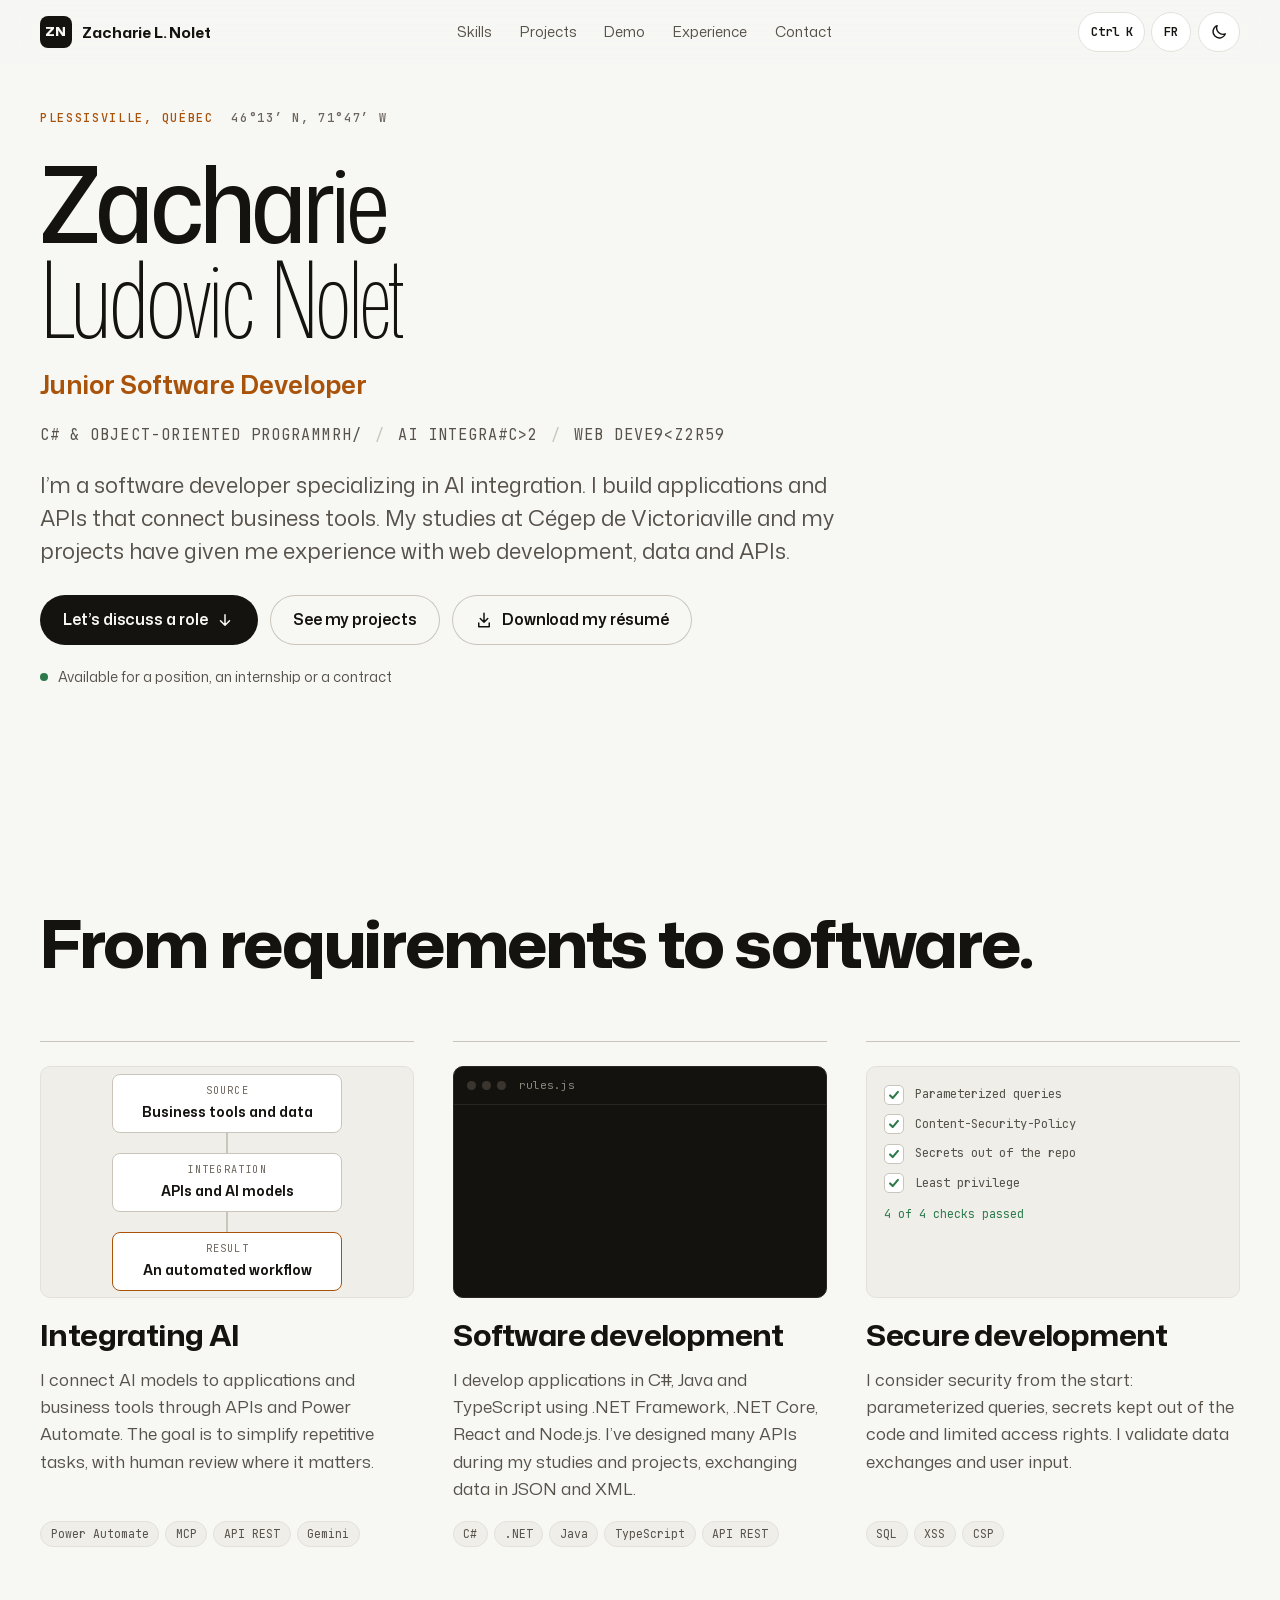
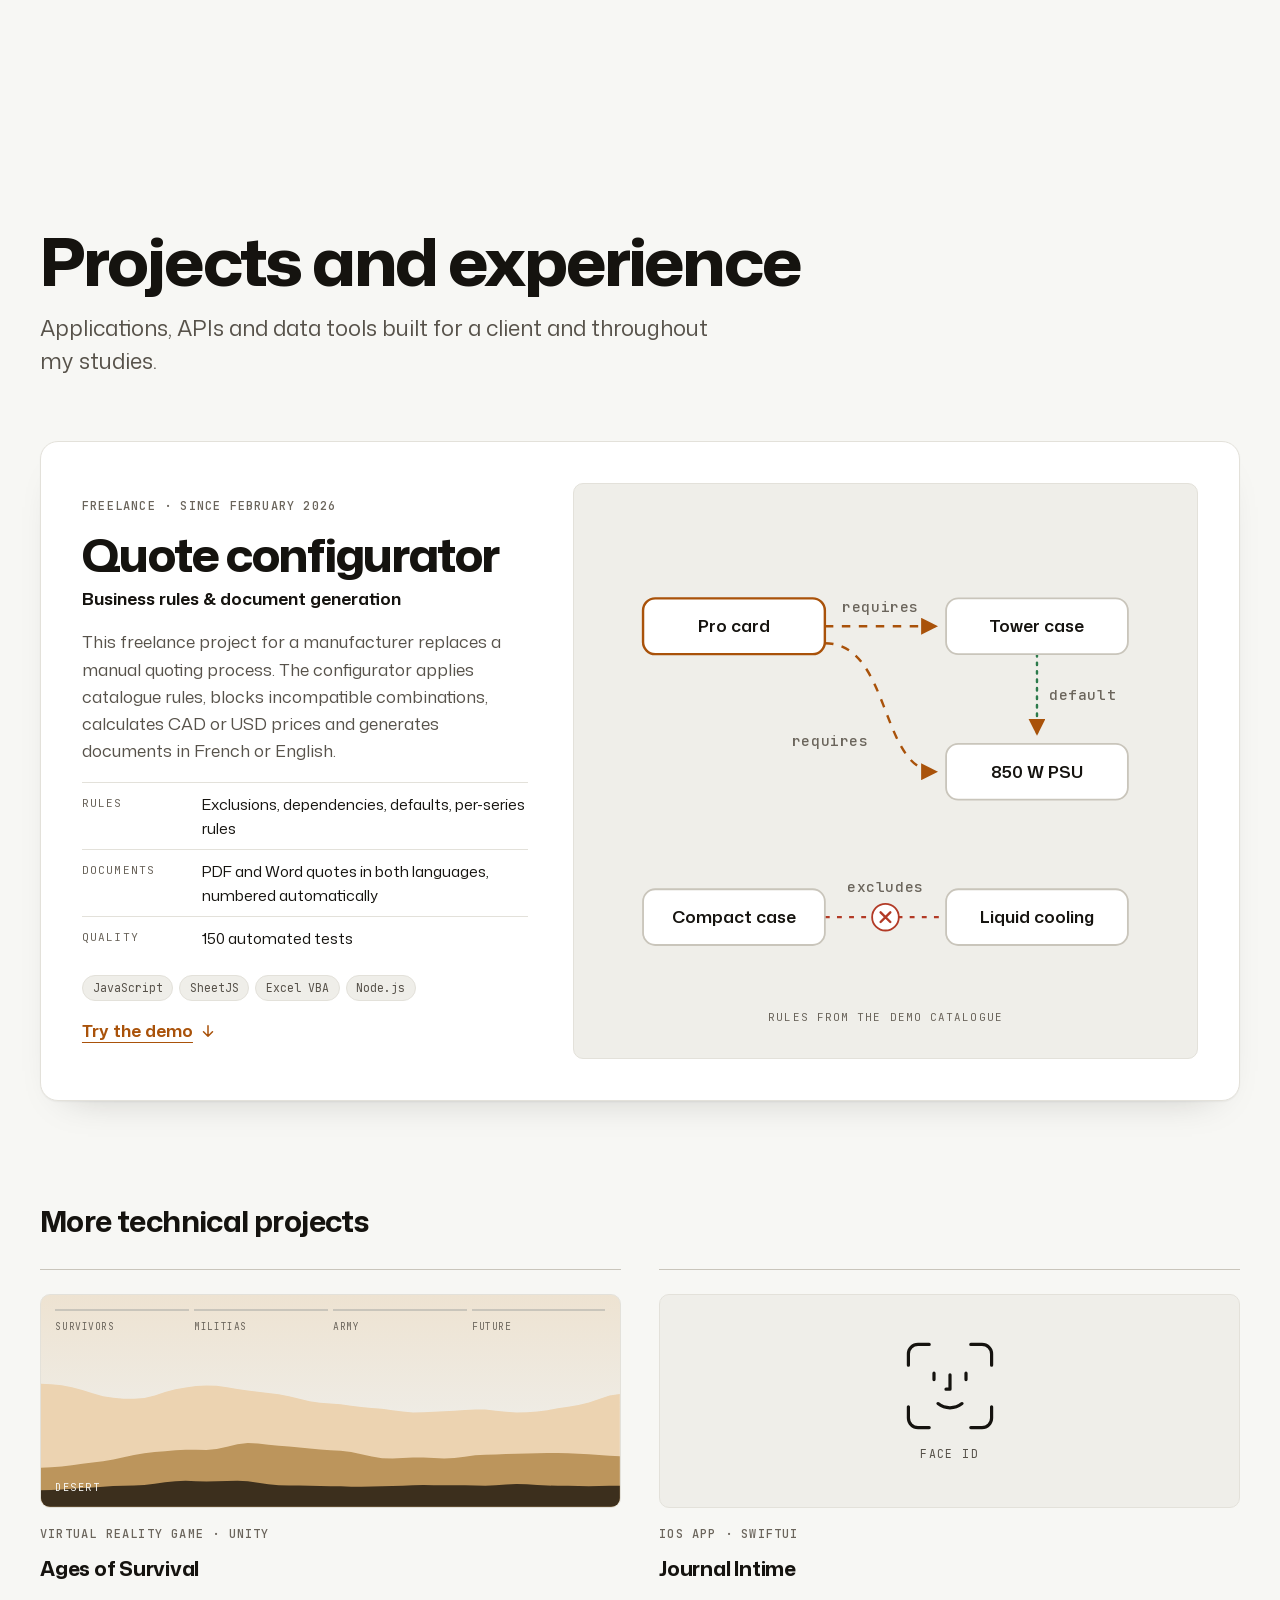
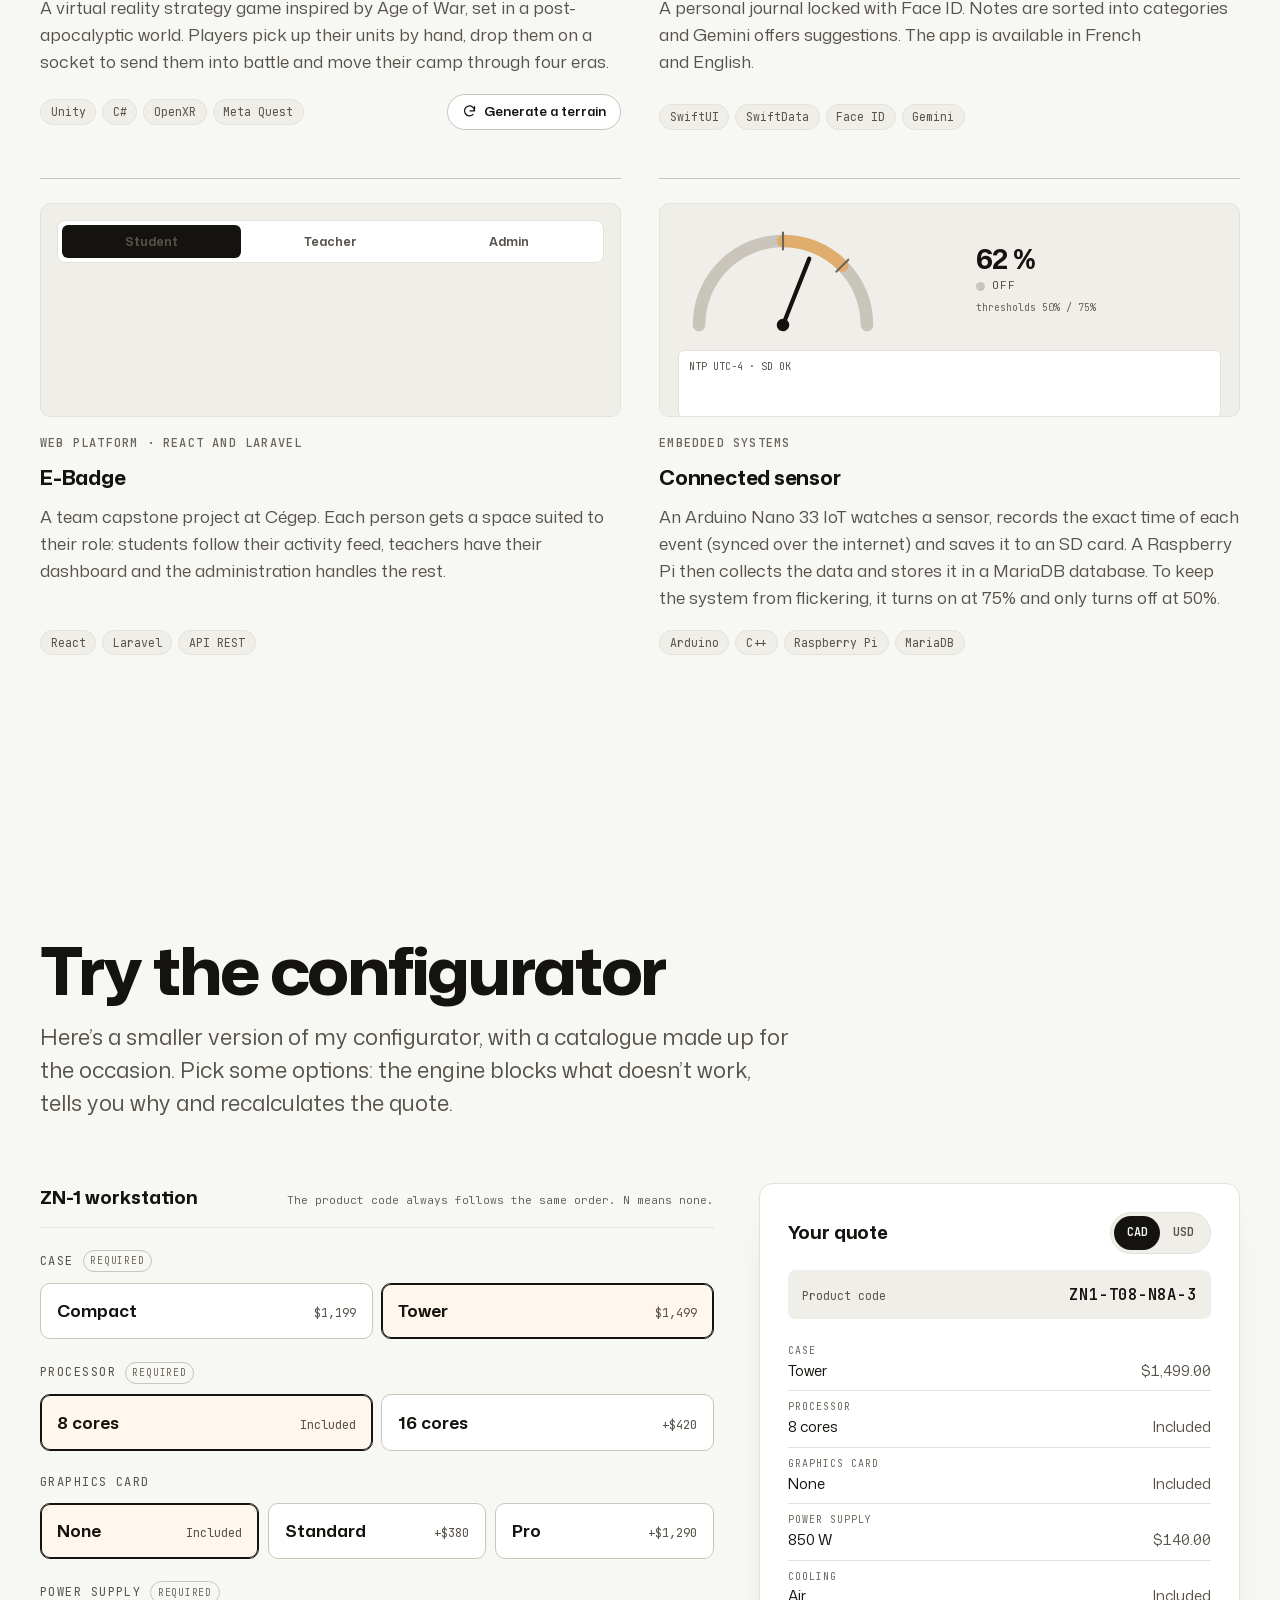
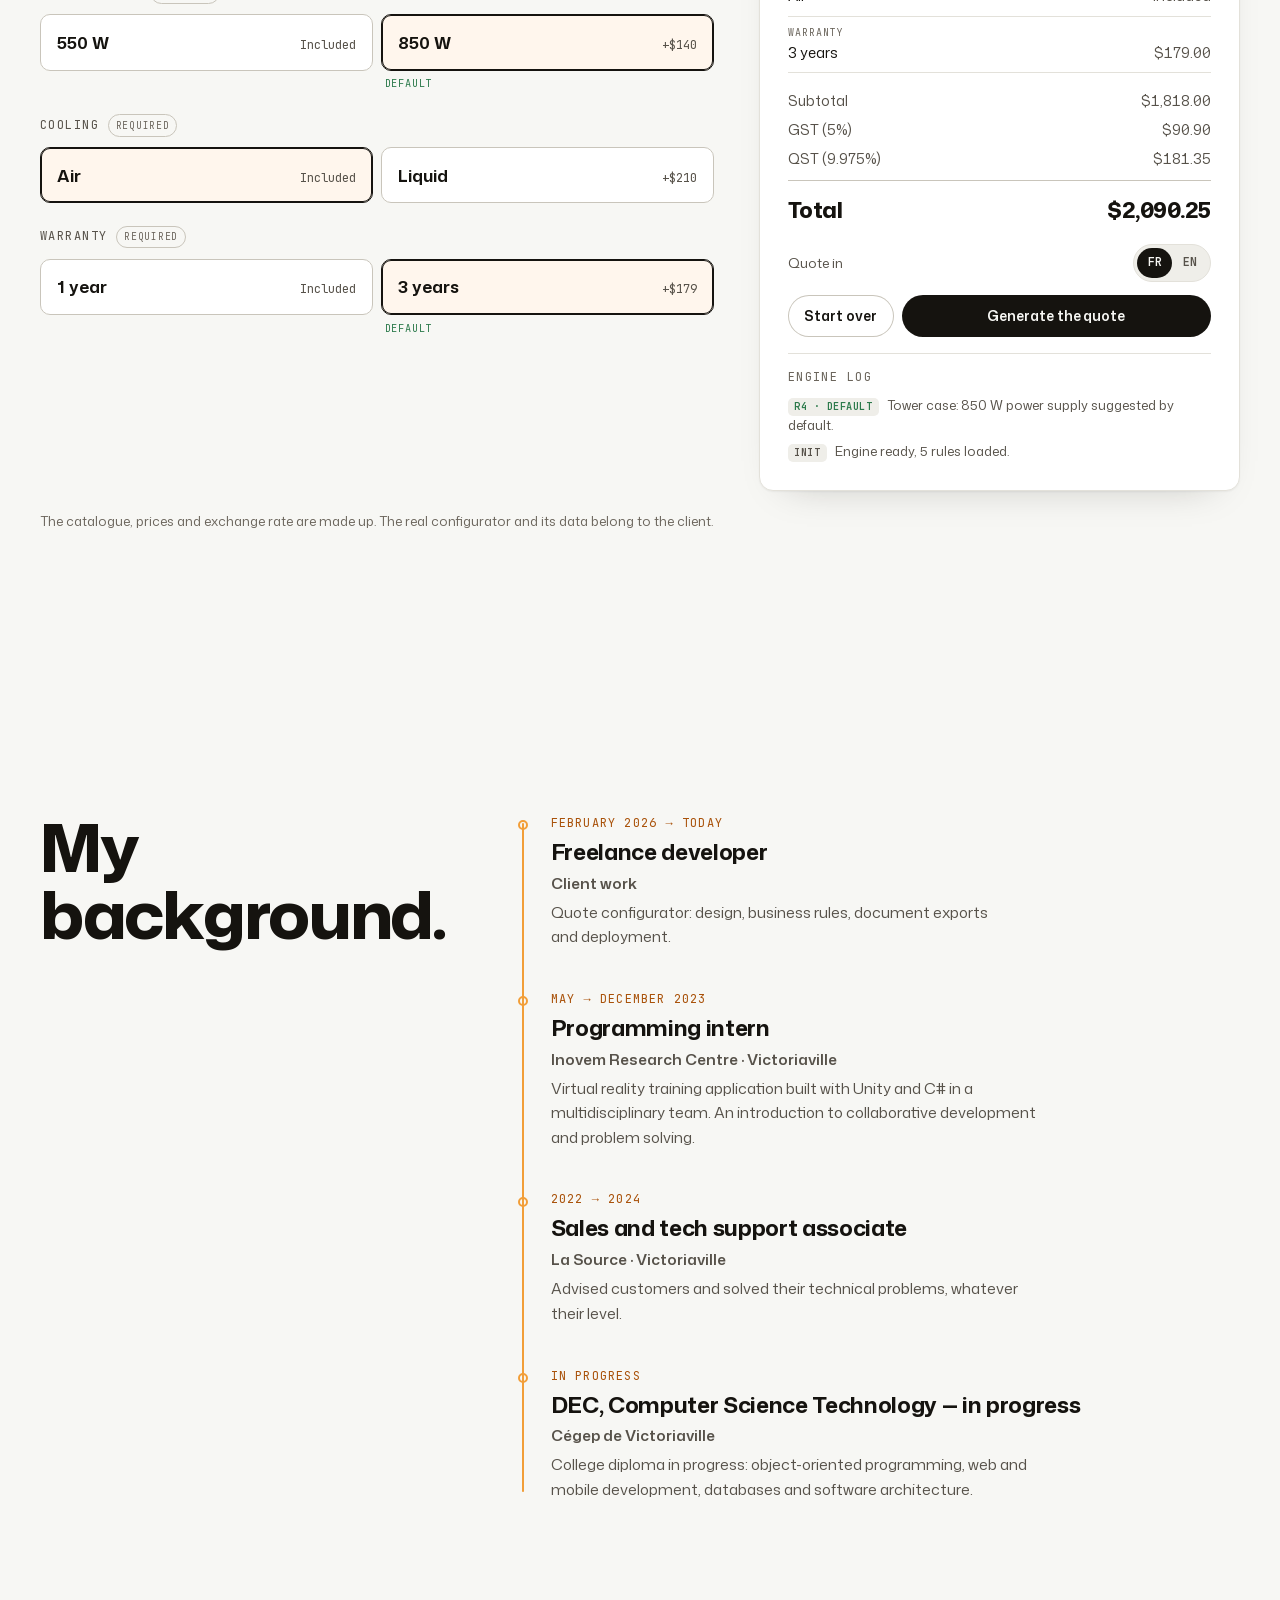
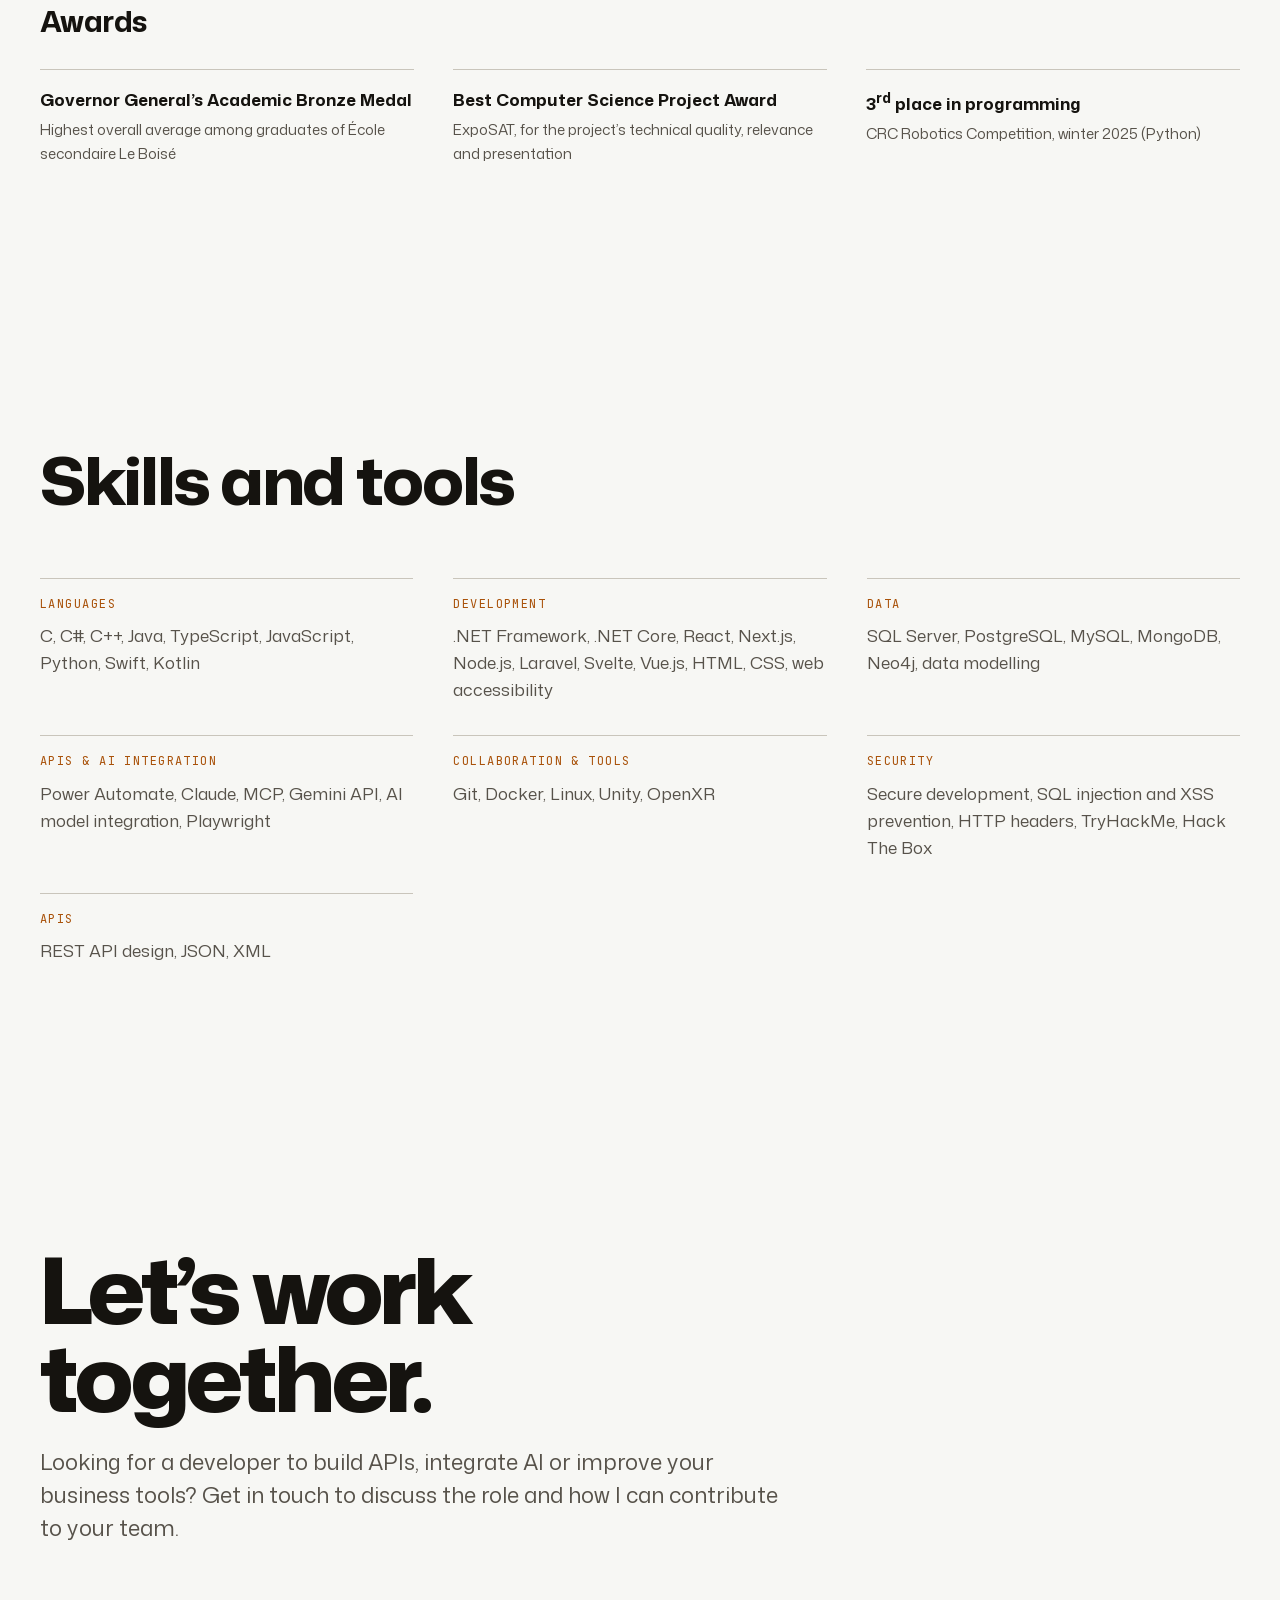
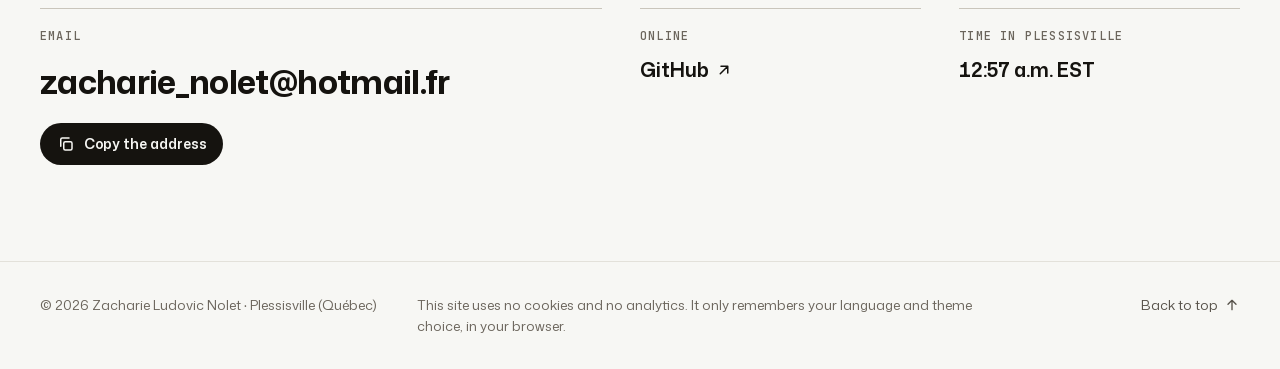
==== commit 59e50c97: "Retirer les dernières traces de l’intelligence d’affaires du site Après le retrait du stage Fruit d’" ====
--- a/index.html
+++ b/index.html
@@ -1,8 +1,8 @@
-<!doctype html><html lang="fr-CA"><head><meta charset="utf-8"><meta name="viewport" content="width=device-width,initial-scale=1,viewport-fit=cover"><meta http-equiv="Content-Security-Policy" content="default-src 'self'; script-src 'self'; style-src 'self'; font-src 'self'; img-src 'self' data:; connect-src 'none'; object-src 'none'; base-uri 'self'; form-action 'none'; manifest-src 'self'; upgrade-insecure-requests"><meta name="referrer" content="strict-origin-when-cross-origin"><title>Zacharie Ludovic Nolet</title><meta name="description" content="Zacharie Ludovic Nolet, développeur logiciel spécialisé en intégration de l’IA. Applications, API REST, C#, .NET, Java, données et ERP. Disponible pour un poste, un stage ou un contrat."><meta name="author" content="Zacharie Ludovic Nolet"><link rel="canonical" href="https://zacharienoletgit.github.io/"><meta name="color-scheme" content="light dark"><meta name="theme-color" content="#f7f7f4" media="(prefers-color-scheme: light)"><meta name="theme-color" content="#0d0c0a" media="(prefers-color-scheme: dark)"><meta property="og:type" content="profile"><meta property="og:locale" content="fr_CA"><meta property="og:locale:alternate" content="en_CA"><meta property="og:site_name" content="Zacharie Ludovic Nolet"><meta property="og:title" content="Zacharie Ludovic Nolet"><meta property="og:description" content="Zacharie Ludovic Nolet, développeur logiciel spécialisé en intégration de l’IA. Applications, API REST, C#, .NET, Java, données et ERP. Disponible pour un poste, un stage ou un contrat."><meta property="og:url" content="https://zacharienoletgit.github.io/"><meta property="og:image" content="https://zacharienoletgit.github.io/og-image.jpg"><meta property="og:image:width" content="1200"><meta property="og:image:height" content="630"><meta property="og:image:alt" content="Zacharie Ludovic Nolet — software developer, Plessisville, Québec"><meta name="twitter:card" content="summary_large_image"><link rel="icon" href="favicon.svg" type="image/svg+xml"><link rel="icon" href="favicon-32.png" type="image/png" sizes="32x32"><link rel="apple-touch-icon" href="apple-touch-icon.png"><link rel="manifest" href="site.webmanifest"><link rel="preload" href="fonts/mona-sans.woff2" as="font" type="font/woff2" crossorigin><link rel="stylesheet" href="style.css?v=baf4da1d"><script src="theme.js?v=6c92ae1f"></script><script src="en.js?v=7ca9b701" defer></script><script src="app.js?v=c9e4ff58" defer></script><script type="application/ld+json">{"@context":"https://schema.org","@type":"Person","name":"Zacharie Ludovic Nolet","url":"https://zacharienoletgit.github.io/","jobTitle":"Développeur logiciel spécialisé en intégration de l’IA","email":"mailto:zacharie_nolet@hotmail.fr","address":{"@type":"PostalAddress","addressLocality":"Plessisville","addressRegion":"QC","addressCountry":"CA"},"award":["Médaille académique de bronze du Gouverneur général","Prix du meilleur projet en informatique, ExpoSAT"],"knowsLanguage":["fr-CA","en-CA"],"sameAs":["https://github.com/zacharienoletGit"],"knowsAbout":["API REST","C#",".NET","Java","Intégration de l’IA","Power BI","ERP"]}</script></head><body><a class="skip" href="#contenu" data-i18n="skip">Aller au contenu</a><div class="progress" aria-hidden="true"><span></span></div><header class="site-header" id="site-header"><div class="wrap bar"><a class="brand" href="#accueil" aria-label="Zacharie L. Nolet, retour en haut" data-i18n-attr="aria-label:brand.aria"><span class="brand-mark" aria-hidden="true">ZN</span> <span class="brand-name">Zacharie L. Nolet</span></a><nav class="nav" aria-label="Navigation principale" data-i18n-attr="aria-label:nav.aria"><a href="#expertise" data-i18n="nav.expertise">Compétences</a> <a href="#projets" data-i18n="nav.work">Projets</a> <a href="#demo" data-i18n="nav.demo">Démo</a> <a href="#parcours" data-i18n="nav.journey">Expérience</a> <a href="#contact" data-i18n="nav.contact">Contact</a></nav><div class="tools" data-requires-js><button class="tool tool-kbd" type="button" data-action="palette" aria-haspopup="dialog" aria-label="Ouvrir la palette de commandes" data-i18n-attr="aria-label:tools.palette"><kbd data-kbd>⌘K</kbd></button> <button class="tool tool-lang" type="button" data-action="lang" aria-label="Switch to English" lang="en"><span data-lang-label>EN</span></button> <button class="tool tool-theme" type="button" data-action="theme" aria-label="Changer de thème" data-i18n-attr="aria-label:tools.theme"><svg class="i-sun" viewBox="0 0 24 24" aria-hidden="true"><circle cx="12" cy="12" r="4"/><path d="M12 2v2M12 20v2M4.93 4.93l1.41 1.41M17.66 17.66l1.41 1.41M2 12h2M20 12h2M6.34 17.66l-1.41 1.41M19.07 4.93l-1.41 1.41"/></svg> <svg class="i-moon" viewBox="0 0 24 24" aria-hidden="true"><path d="M20.5 14.5A8.5 8.5 0 0 1 9.5 3.5a8.5 8.5 0 1 0 11 11Z"/></svg></button> <button class="tool tool-menu" type="button" data-action="palette" aria-haspopup="dialog" aria-label="Ouvrir le menu" data-i18n-attr="aria-label:tools.menu"><span data-i18n="nav.menu">Menu</span></button></div></div></header><main id="contenu"><section class="hero" id="accueil" aria-labelledby="hero-title"><div class="wrap hero-inner"><p class="hero-place"><span data-i18n="hero.place">Plessisville, Québec</span> <span class="coord">46°13′&nbsp;N, 71°47′&nbsp;<span data-i18n="hero.west">O</span></span></p><h1 class="hero-name" id="hero-title"><span class="sr-only">Zacharie Ludovic Nolet</span> <span class="name-visual" aria-hidden="true"><span class="line" data-kinetic>Zacharie</span> <span class="line" data-kinetic>Ludovic Nolet</span></span></h1><p class="hero-role" data-i18n="hero.role">Développeur logiciel junior</p><p class="disciplines"><span class="sr-only"><span data-i18n="hero.d1">C# et programmation objet</span>, <span data-i18n="hero.d2">Intégration de l’IA</span>, <span data-i18n="hero.d3">Données et BI</span></span> <span class="disc-visual" aria-hidden="true"><span class="disc" data-scramble data-i18n="hero.d1">C# et programmation objet</span> <span class="disc-sep">/</span> <span class="disc" data-scramble data-i18n="hero.d2">Intégration de l’IA</span> <span class="disc-sep">/</span> <span class="disc" data-scramble data-i18n="hero.d3">Données et BI</span></span></p><p class="lede hero-lede" data-i18n="hero.lede">Développeur logiciel, je me spécialise dans l’intégration de l’IA. Je conçois des applications et des API pour relier les outils métiers. Ma formation au Cégep de Victoriaville et mes projets m’ont amené à travailler avec le développement web, les données et les ERP.</p><div class="hero-actions"><a class="btn btn-primary" href="#contact"><span data-i18n="hero.cta1">Discutons d’un poste</span><svg class="i" viewBox="0 0 24 24" aria-hidden="true"><path d="M12 5v14M6 13l6 6 6-6"/></svg></a><a class="btn btn-ghost" href="#projets"><span data-i18n="hero.cta2">Voir mes projets</span></a><a class="btn btn-ghost" id="download-cv" href="Zacharie_Nolet_CV_Harbor.pdf" download="Zacharie_Nolet_CV_Harbor.pdf"><svg class="i" viewBox="0 0 24 24" aria-hidden="true"><path d="M12 3v12M7 10l5 5 5-5M5 16v5h14v-5"/></svg><span data-i18n="hero.cv">Télécharger mon CV</span></a></div><p class="status"><span class="status-dot" aria-hidden="true"></span><span data-i18n="hero.status">Disponible pour un poste, un stage ou un contrat</span></p></div></section><section class="section" id="expertise" aria-labelledby="exp-title"><div class="wrap"><h2 class="h2 section-title" id="exp-title" data-i18n="exp.title">Du besoin au logiciel.</h2><div class="exp-grid"><article class="exp"><div class="viz viz-flow" aria-hidden="true"><div class="flow-node"><span class="flow-k" data-i18n="viz.flow.k1">Source</span><span class="flow-v" data-i18n="viz.flow.v1">Outils métiers et données</span></div><div class="flow-wire"><i></i></div><div class="flow-node"><span class="flow-k" data-i18n="viz.flow.k2">Intégration</span><span class="flow-v" data-i18n="viz.flow.v2">API et modèles d’IA</span></div><div class="flow-wire"><i></i></div><div class="flow-node flow-out"><span class="flow-k" data-i18n="viz.flow.k3">Résultat</span><span class="flow-v" data-i18n="viz.flow.v3">Un processus automatisé</span></div></div><h3 class="h3" data-i18n="exp.c1.title">Intégrer l’IA</h3><p data-i18n="exp.c1.body">Je connecte les modèles d’IA aux applications et aux outils métiers avec des API et Power Automate. L’objectif : simplifier les tâches répétitives, avec une validation humaine là où elle est nécessaire.</p><ul class="chips"><li>Power Automate</li><li>MCP</li><li>API REST</li><li>Gemini</li></ul></article><article class="exp"><div class="viz viz-code" aria-hidden="true"><div class="code-bar"><i></i><i></i><i></i><span>rules.js</span></div><pre class="code"><code><span class="ln"><span class="kw">function</span> <span class="fn">stateOf</span>(opt, sel) {</span>
+<!doctype html><html lang="fr-CA"><head><meta charset="utf-8"><meta name="viewport" content="width=device-width,initial-scale=1,viewport-fit=cover"><meta http-equiv="Content-Security-Policy" content="default-src 'self'; script-src 'self'; style-src 'self'; font-src 'self'; img-src 'self' data:; connect-src 'none'; object-src 'none'; base-uri 'self'; form-action 'none'; manifest-src 'self'; upgrade-insecure-requests"><meta name="referrer" content="strict-origin-when-cross-origin"><title>Zacharie Ludovic Nolet</title><meta name="description" content="Zacharie Ludovic Nolet, développeur logiciel spécialisé en intégration de l’IA. Applications, API REST, C#, .NET, Java, données et API. Disponible pour un poste, un stage ou un contrat."><meta name="author" content="Zacharie Ludovic Nolet"><link rel="canonical" href="https://zacharienoletgit.github.io/"><meta name="color-scheme" content="light dark"><meta name="theme-color" content="#f7f7f4" media="(prefers-color-scheme: light)"><meta name="theme-color" content="#0d0c0a" media="(prefers-color-scheme: dark)"><meta property="og:type" content="profile"><meta property="og:locale" content="fr_CA"><meta property="og:locale:alternate" content="en_CA"><meta property="og:site_name" content="Zacharie Ludovic Nolet"><meta property="og:title" content="Zacharie Ludovic Nolet"><meta property="og:description" content="Zacharie Ludovic Nolet, développeur logiciel spécialisé en intégration de l’IA. Applications, API REST, C#, .NET, Java, données et API. Disponible pour un poste, un stage ou un contrat."><meta property="og:url" content="https://zacharienoletgit.github.io/"><meta property="og:image" content="https://zacharienoletgit.github.io/og-image.jpg"><meta property="og:image:width" content="1200"><meta property="og:image:height" content="630"><meta property="og:image:alt" content="Zacharie Ludovic Nolet — software developer, Plessisville, Québec"><meta name="twitter:card" content="summary_large_image"><link rel="icon" href="favicon.svg" type="image/svg+xml"><link rel="icon" href="favicon-32.png" type="image/png" sizes="32x32"><link rel="apple-touch-icon" href="apple-touch-icon.png"><link rel="manifest" href="site.webmanifest"><link rel="preload" href="fonts/mona-sans.woff2" as="font" type="font/woff2" crossorigin><link rel="stylesheet" href="style.css?v=baf4da1d"><script src="theme.js?v=6c92ae1f"></script><script src="en.js?v=7ca9b701" defer></script><script src="app.js?v=c9e4ff58" defer></script><script type="application/ld+json">{"@context":"https://schema.org","@type":"Person","name":"Zacharie Ludovic Nolet","url":"https://zacharienoletgit.github.io/","jobTitle":"Développeur logiciel spécialisé en intégration de l’IA","email":"mailto:zacharie_nolet@hotmail.fr","address":{"@type":"PostalAddress","addressLocality":"Plessisville","addressRegion":"QC","addressCountry":"CA"},"award":["Médaille académique de bronze du Gouverneur général","Prix du meilleur projet en informatique, ExpoSAT"],"knowsLanguage":["fr-CA","en-CA"],"sameAs":["https://github.com/zacharienoletGit"],"knowsAbout":["API REST","C#",".NET","Java","Intégration de l’IA"]}</script></head><body><a class="skip" href="#contenu" data-i18n="skip">Aller au contenu</a><div class="progress" aria-hidden="true"><span></span></div><header class="site-header" id="site-header"><div class="wrap bar"><a class="brand" href="#accueil" aria-label="Zacharie L. Nolet, retour en haut" data-i18n-attr="aria-label:brand.aria"><span class="brand-mark" aria-hidden="true">ZN</span> <span class="brand-name">Zacharie L. Nolet</span></a><nav class="nav" aria-label="Navigation principale" data-i18n-attr="aria-label:nav.aria"><a href="#expertise" data-i18n="nav.expertise">Compétences</a> <a href="#projets" data-i18n="nav.work">Projets</a> <a href="#demo" data-i18n="nav.demo">Démo</a> <a href="#parcours" data-i18n="nav.journey">Expérience</a> <a href="#contact" data-i18n="nav.contact">Contact</a></nav><div class="tools" data-requires-js><button class="tool tool-kbd" type="button" data-action="palette" aria-haspopup="dialog" aria-label="Ouvrir la palette de commandes" data-i18n-attr="aria-label:tools.palette"><kbd data-kbd>⌘K</kbd></button> <button class="tool tool-lang" type="button" data-action="lang" aria-label="Switch to English" lang="en"><span data-lang-label>EN</span></button> <button class="tool tool-theme" type="button" data-action="theme" aria-label="Changer de thème" data-i18n-attr="aria-label:tools.theme"><svg class="i-sun" viewBox="0 0 24 24" aria-hidden="true"><circle cx="12" cy="12" r="4"/><path d="M12 2v2M12 20v2M4.93 4.93l1.41 1.41M17.66 17.66l1.41 1.41M2 12h2M20 12h2M6.34 17.66l-1.41 1.41M19.07 4.93l-1.41 1.41"/></svg> <svg class="i-moon" viewBox="0 0 24 24" aria-hidden="true"><path d="M20.5 14.5A8.5 8.5 0 0 1 9.5 3.5a8.5 8.5 0 1 0 11 11Z"/></svg></button> <button class="tool tool-menu" type="button" data-action="palette" aria-haspopup="dialog" aria-label="Ouvrir le menu" data-i18n-attr="aria-label:tools.menu"><span data-i18n="nav.menu">Menu</span></button></div></div></header><main id="contenu"><section class="hero" id="accueil" aria-labelledby="hero-title"><div class="wrap hero-inner"><p class="hero-place"><span data-i18n="hero.place">Plessisville, Québec</span> <span class="coord">46°13′&nbsp;N, 71°47′&nbsp;<span data-i18n="hero.west">O</span></span></p><h1 class="hero-name" id="hero-title"><span class="sr-only">Zacharie Ludovic Nolet</span> <span class="name-visual" aria-hidden="true"><span class="line" data-kinetic>Zacharie</span> <span class="line" data-kinetic>Ludovic Nolet</span></span></h1><p class="hero-role" data-i18n="hero.role">Développeur logiciel junior</p><p class="disciplines"><span class="sr-only"><span data-i18n="hero.d1">C# et programmation objet</span>, <span data-i18n="hero.d2">Intégration de l’IA</span>, <span data-i18n="hero.d3">Développement web</span></span> <span class="disc-visual" aria-hidden="true"><span class="disc" data-scramble data-i18n="hero.d1">C# et programmation objet</span> <span class="disc-sep">/</span> <span class="disc" data-scramble data-i18n="hero.d2">Intégration de l’IA</span> <span class="disc-sep">/</span> <span class="disc" data-scramble data-i18n="hero.d3">Développement web</span></span></p><p class="lede hero-lede" data-i18n="hero.lede">Développeur logiciel, je me spécialise dans l’intégration de l’IA. Je conçois des applications et des API pour relier les outils métiers. Ma formation au Cégep de Victoriaville et mes projets m’ont amené à travailler avec le développement web, les données et les API.</p><div class="hero-actions"><a class="btn btn-primary" href="#contact"><span data-i18n="hero.cta1">Discutons d’un poste</span><svg class="i" viewBox="0 0 24 24" aria-hidden="true"><path d="M12 5v14M6 13l6 6 6-6"/></svg></a><a class="btn btn-ghost" href="#projets"><span data-i18n="hero.cta2">Voir mes projets</span></a><a class="btn btn-ghost" id="download-cv" href="Zacharie_Nolet_CV_Harbor.pdf" download="Zacharie_Nolet_CV_Harbor.pdf"><svg class="i" viewBox="0 0 24 24" aria-hidden="true"><path d="M12 3v12M7 10l5 5 5-5M5 16v5h14v-5"/></svg><span data-i18n="hero.cv">Télécharger mon CV</span></a></div><p class="status"><span class="status-dot" aria-hidden="true"></span><span data-i18n="hero.status">Disponible pour un poste, un stage ou un contrat</span></p></div></section><section class="section" id="expertise" aria-labelledby="exp-title"><div class="wrap"><h2 class="h2 section-title" id="exp-title" data-i18n="exp.title">Du besoin au logiciel.</h2><div class="exp-grid"><article class="exp"><div class="viz viz-flow" aria-hidden="true"><div class="flow-node"><span class="flow-k" data-i18n="viz.flow.k1">Source</span><span class="flow-v" data-i18n="viz.flow.v1">Outils métiers et données</span></div><div class="flow-wire"><i></i></div><div class="flow-node"><span class="flow-k" data-i18n="viz.flow.k2">Intégration</span><span class="flow-v" data-i18n="viz.flow.v2">API et modèles d’IA</span></div><div class="flow-wire"><i></i></div><div class="flow-node flow-out"><span class="flow-k" data-i18n="viz.flow.k3">Résultat</span><span class="flow-v" data-i18n="viz.flow.v3">Un processus automatisé</span></div></div><h3 class="h3" data-i18n="exp.c1.title">Intégrer l’IA</h3><p data-i18n="exp.c1.body">Je connecte les modèles d’IA aux applications et aux outils métiers avec des API et Power Automate. L’objectif : simplifier les tâches répétitives, avec une validation humaine là où elle est nécessaire.</p><ul class="chips"><li>Power Automate</li><li>MCP</li><li>API REST</li><li>Gemini</li></ul></article><article class="exp"><div class="viz viz-code" aria-hidden="true"><div class="code-bar"><i></i><i></i><i></i><span>rules.js</span></div><pre class="code"><code><span class="ln"><span class="kw">function</span> <span class="fn">stateOf</span>(opt, sel) {</span>
 <span class="ln">  <span class="kw">if</span> (<span class="fn">excludes</span>(opt, sel))</span>
 <span class="ln">    <span class="kw">return</span> <span class="st">"DISABLED"</span>;</span>
 <span class="ln">  <span class="kw">if</span> (sel.<span class="fn">has</span>(opt.key))</span>
 <span class="ln">    <span class="kw">return</span> <span class="st">"SELECTED"</span>;</span>
 <span class="ln">  <span class="kw">return</span> opt.isDefault</span>
 <span class="ln">    ? <span class="st">"DEFAULT"</span> : <span class="st">"AVAILABLE"</span>;</span>
-<span class="ln">}</span></code></pre></div><h3 class="h3" data-i18n="exp.c2.title">Développement logiciel</h3><p data-i18n="exp.c2.body">Je développe des applications en C#, Java et TypeScript, avec .NET Framework, .NET Core, React et Node.js. J’ai conçu de nombreuses API au cours de ma formation et de mes projets, avec des échanges de données en JSON et en XML.</p><ul class="chips"><li>C#</li><li>.NET</li><li>Java</li><li>TypeScript</li><li>API REST</li></ul></article><article class="exp"><div class="viz viz-audit" aria-hidden="true"><ul class="audit"><li><span class="audit-box"><svg viewBox="0 0 16 16"><path d="M3.5 8.5l3 3 6-7"/></svg></span><span data-i18n="viz.audit.1">Requêtes paramétrées</span></li><li><span class="audit-box"><svg viewBox="0 0 16 16"><path d="M3.5 8.5l3 3 6-7"/></svg></span><span>Content-Security-Policy</span></li><li><span class="audit-box"><svg viewBox="0 0 16 16"><path d="M3.5 8.5l3 3 6-7"/></svg></span><span data-i18n="viz.audit.3">Secrets hors du dépôt</span></li><li><span class="audit-box"><svg viewBox="0 0 16 16"><path d="M3.5 8.5l3 3 6-7"/></svg></span><span data-i18n="viz.audit.4">Moindre privilège</span></li></ul><p class="audit-foot" data-i18n="viz.audit.foot">4 contrôles sur 4 réussis</p></div><h3 class="h3" data-i18n="exp.c3.title">Développement sécurisé</h3><p data-i18n="exp.c3.body">Je tiens compte de la sécurité dès la conception : requêtes paramétrées, secrets hors du code et droits d’accès limités. Je vérifie les échanges de données et les entrées des utilisateurs.</p><ul class="chips"><li>SQL</li><li>XSS</li><li>CSP</li></ul></article></div></div></section><section class="section section-work" id="projets" aria-labelledby="work-title"><div class="wrap"><div class="section-head"><h2 class="h2" id="work-title" data-i18n="work.title">Projets et réalisations</h2><p class="lede" data-i18n="work.lede">Des applications, des API et des outils de données développés pour un client et au cours de ma formation.</p></div><div class="stack"><article class="feature" aria-labelledby="f1-title"><div class="feature-text"><p class="meta" data-i18n="f1.meta">Travail autonome · depuis février 2026</p><h3 class="feature-title" id="f1-title" data-i18n="f1.title">Configurateur de soumissions</h3><p class="feature-sub" data-i18n="f1.sub">Règles d’affaires et génération de documents</p><p data-i18n="f1.body">Ce mandat pour une entreprise manufacturière remplace un processus manuel de soumission. Le configurateur applique les règles du catalogue, bloque les combinaisons incompatibles, calcule les prix en CAD ou USD et génère des documents en français ou en anglais.</p><dl class="facts"><div><dt data-i18n="f1.k1">Règles</dt><dd data-i18n="f1.v1">Exclusions, dépendances, choix par défaut, règles par série</dd></div><div><dt data-i18n="f1.k2">Documents</dt><dd data-i18n="f1.v2">Soumissions PDF et Word dans les deux langues, numérotées automatiquement</dd></div><div><dt data-i18n="f1.k3">Qualité</dt><dd data-i18n="f1.v3">150 tests automatisés</dd></div></dl><ul class="chips"><li>JavaScript</li><li>SheetJS</li><li>Excel VBA</li><li>Node.js</li></ul><a class="link-arrow" href="#demo"><span data-i18n="f1.cta">Essayer la démo</span><svg class="i" viewBox="0 0 24 24" aria-hidden="true"><path d="M12 5v14M6 13l6 6 6-6"/></svg></a></div><div class="feature-viz viz viz-graph" aria-hidden="true"><svg class="graph" viewBox="0 0 420 330"><defs><marker id="arw" viewBox="0 0 10 10" refX="9" refY="5" markerWidth="7" markerHeight="7" orient="auto-start-reverse"><path d="M0 0L10 5L0 10z" class="mk"/></marker></defs><path class="edge edge-req" d="M160 53 H252" marker-end="url(#arw)"/><path class="edge edge-req" d="M160 67 C 215 67, 205 173, 252 173" marker-end="url(#arw)"/><path class="edge edge-def" d="M335 76 V 142" marker-end="url(#arw)"/><path class="edge edge-exc" d="M160 293 H260"/><g class="x-mark" transform="translate(210 293)"><circle r="11"/><path d="M-4 -4L4 4M4 -4L-4 4"/></g><text class="elabel" x="206" y="41" text-anchor="middle" data-i18n="g.req">exige</text><text class="elabel" x="196" y="152" text-anchor="end" data-i18n="g.req">exige</text><text class="elabel" x="345" y="114" data-i18n="g.def">par défaut</text><text class="elabel" x="210" y="272" text-anchor="middle" data-i18n="g.exc">exclut</text><g class="node node-hot"><rect x="10" y="30" width="150" height="46" rx="10"/><text x="85" y="58" text-anchor="middle" data-i18n="g.pro">Carte Pro</text></g><g class="node"><rect x="260" y="30" width="150" height="46" rx="10"/><text x="335" y="58" text-anchor="middle" data-i18n="g.tour">Boîtier tour</text></g><g class="node"><rect x="260" y="150" width="150" height="46" rx="10"/><text x="335" y="178" text-anchor="middle" data-i18n="g.psu">Alim. 850 W</text></g><g class="node"><rect x="10" y="270" width="150" height="46" rx="10"/><text x="85" y="298" text-anchor="middle" data-i18n="g.compact">Boîtier compact</text></g><g class="node"><rect x="260" y="270" width="150" height="46" rx="10"/><text x="335" y="298" text-anchor="middle" data-i18n="g.liquid">Refroid. liquide</text></g></svg><p class="viz-caption" data-i18n="g.caption">Règles du catalogue de la démo</p></div></article></div><h3 class="more-title" data-i18n="more.title">Autres projets techniques</h3><div class="more-grid"><article class="mini"><div class="viz viz-terrain" aria-hidden="true"><svg class="terrain" viewBox="0 0 400 180" preserveAspectRatio="none"><path class="ridge r3" d="M0 180Z"/><path class="ridge r2" d="M0 180Z"/><path class="ridge r1" d="M0 180Z"/></svg><ol class="eras"><li data-i18n="m1.e1">Survivants</li><li data-i18n="m1.e2">Milices</li><li data-i18n="m1.e3">Armée</li><li data-i18n="m1.e4">Futur</li></ol><p class="biome" data-biome>Désert</p></div><p class="meta" data-i18n="m1.meta">Jeu en réalité virtuelle · Unity</p><h4 class="h4">Ages of Survival</h4><p data-i18n="m1.body">Un jeu de stratégie en réalité virtuelle inspiré d’Age of War, dans un monde postapocalyptique. Le joueur prend ses unités dans ses mains, les dépose sur un socle pour les envoyer au combat et fait évoluer son camp sur quatre époques.</p><div class="mini-foot"><ul class="chips"><li>Unity</li><li>C#</li><li>OpenXR</li><li>Meta Quest</li></ul><button class="btn-mini" type="button" data-action="terrain" data-requires-js><svg class="i" viewBox="0 0 24 24" aria-hidden="true"><path d="M20 11a8 8 0 1 0-2.34 5.66M20 4v7h-7"/></svg><span data-i18n="m1.btn">Générer un terrain</span></button></div></article><article class="mini"><div class="viz viz-faceid" aria-hidden="true"><svg class="faceid" viewBox="0 0 120 120"><g class="fid-corners"><path d="M8 34V20a12 12 0 0 1 12-12h14"/><path d="M86 8h14a12 12 0 0 1 12 12v14"/><path d="M112 86v14a12 12 0 0 1-12 12H86"/><path d="M34 112H20a12 12 0 0 1-12-12V86"/></g><g class="fid-face"><path d="M40 44v8M80 44v8"/><path d="M60 46v18h-5"/><path d="M45 82c9 7 21 7 30 0"/></g><path class="fid-check" d="M38 62l15 15 29-32"/><rect class="fid-scan" x="14" y="20" width="92" height="3" rx="1.5"/></svg><p class="fid-label"><span class="fid-l1">Face ID</span><span class="fid-l2" data-i18n="m2.unlocked">Déverrouillé</span></p></div><p class="meta" data-i18n="m2.meta">Application iOS · SwiftUI</p><h4 class="h4">Journal Intime</h4><p data-i18n="m2.body">Un journal personnel verrouillé par Face ID. Les notes sont classées par catégories et Gemini propose des suggestions. L’application est offerte en français et en anglais.</p><ul class="chips"><li>SwiftUI</li><li>SwiftData</li><li>Face ID</li><li>Gemini</li></ul></article><article class="mini"><div class="viz viz-roles" aria-hidden="true"><div class="roles-tabs"><span data-i18n="m3.r1">Étudiant</span><span data-i18n="m3.r2">Enseignant</span><span>Admin</span><i class="roles-ind"></i></div><div class="roles-panels"><div class="rp rp1"><b data-i18n="m3.p1">Fil d’activité</b><i></i><i></i><i class="short"></i></div><div class="rp rp2"><b data-i18n="m3.p2">Tableau de bord</b><div class="rp-bars"><i></i><i></i><i></i><i></i></div></div><div class="rp rp3"><b data-i18n="m3.p3">Administration</b><i></i><i class="short"></i><i></i></div></div></div><p class="meta" data-i18n="m3.meta">Plateforme web · React et Laravel</p><h4 class="h4">E-Badge</h4><p data-i18n="m3.body">Projet intégrateur réalisé en équipe au Cégep. Chaque personne voit un espace adapté à son rôle&nbsp;: l’étudiant suit son fil d’activité, l’enseignant a son tableau de bord et l’administration gère le reste.</p><ul class="chips"><li>React</li><li>Laravel</li><li>API REST</li></ul></article><article class="mini"><div class="viz viz-iot" aria-hidden="true"><svg class="gauge" viewBox="0 0 200 116"><path class="g-track" d="M20 100 A80 80 0 0 1 180 100"/><path class="g-band" d="M100 20 A80 80 0 0 1 156.57 43.43"/><path class="g-tick" d="M100 12 V28M162.2 37.8 L150.9 49.1"/><g class="g-needle"><path d="M100 100 L100 32"/><circle cx="100" cy="100" r="6"/></g></svg><div class="iot-readout"><p class="iot-val"><b data-iot-val>62</b>&nbsp;%</p><p class="iot-state"><span class="led"></span><span data-iot-label>INACTIF</span></p><p class="iot-th" data-i18n="m4.th">seuils 50&nbsp;% / 75&nbsp;%</p></div><ol class="iot-log" data-iot-log><li>NTP UTC−4 · SD OK</li></ol></div><p class="meta" data-i18n="m4.meta">Systèmes embarqués</p><h4 class="h4" data-i18n="m4.title">Capteur connecté</h4><p data-i18n="m4.body">Un Arduino Nano 33 IoT surveille un capteur, note l’heure exacte de chaque événement (synchronisée par Internet) et l’enregistre sur une carte SD. Un Raspberry Pi récupère ensuite les données et les range dans une base MariaDB. Pour éviter que le système clignote, il s’active à 75&nbsp;% et ne se désactive qu’à 50&nbsp;%.</p><ul class="chips"><li>Arduino</li><li>C++</li><li>Raspberry Pi</li><li>MariaDB</li></ul></article></div></div></section><section class="section section-demo" id="demo" aria-labelledby="demo-title"><div class="wrap"><div class="section-head"><h2 class="h2" id="demo-title" data-i18n="demo.title">Essayez le configurateur</h2><p class="lede" data-i18n="demo.lede">Voici une version réduite de mon configurateur, avec un catalogue inventé pour l’occasion. Choisissez des options&nbsp;: le moteur bloque ce qui ne fonctionne pas, vous dit pourquoi et recalcule la soumission.</p></div><form class="cpq" id="cpq" novalidate><div class="cpq-options"><p class="cpq-product"><span data-i18n="cpq.product">Poste de travail ZN-1</span> <span class="cpq-hint" data-i18n="cpq.codehint">Le code produit suit toujours le même ordre. N veut dire aucune.</span></p><fieldset class="cpq-group" data-group="format"><legend><span data-i18n="cpq.g.format">Boîtier</span> <span class="req" data-i18n="cpq.required">requis</span></legend><div class="opts"><label class="opt"><input type="radio" name="format" value="C" id="o-format-C" aria-describedby="w-format-C"><span class="opt-body"><span class="opt-name" data-i18n="cpq.o.C">Compact</span><span class="opt-price">1&nbsp;199&nbsp;$</span></span><span class="opt-why" id="w-format-C"></span></label> <label class="opt"><input type="radio" name="format" value="T" id="o-format-T" aria-describedby="w-format-T" checked><span class="opt-body"><span class="opt-name" data-i18n="cpq.o.T">Tour</span><span class="opt-price">1&nbsp;499&nbsp;$</span></span><span class="opt-why" id="w-format-T"></span></label></div></fieldset><fieldset class="cpq-group" data-group="cpu"><legend><span data-i18n="cpq.g.cpu">Processeur</span> <span class="req" data-i18n="cpq.required">requis</span></legend><div class="opts"><label class="opt"><input type="radio" name="cpu" value="08" id="o-cpu-08" aria-describedby="w-cpu-08" checked><span class="opt-body"><span class="opt-name" data-i18n="cpq.o.08">8 cœurs</span><span class="opt-price">Inclus</span></span><span class="opt-why" id="w-cpu-08"></span></label> <label class="opt"><input type="radio" name="cpu" value="16" id="o-cpu-16" aria-describedby="w-cpu-16"><span class="opt-body"><span class="opt-name" data-i18n="cpq.o.16">16 cœurs</span><span class="opt-price">+420&nbsp;$</span></span><span class="opt-why" id="w-cpu-16"></span></label></div></fieldset><fieldset class="cpq-group" data-group="gpu"><legend><span data-i18n="cpq.g.gpu">Carte graphique</span></legend><div class="opts"><label class="opt"><input type="radio" name="gpu" value="N" id="o-gpu-N" aria-describedby="w-gpu-N" checked><span class="opt-body"><span class="opt-name" data-i18n="cpq.o.N">Aucune</span><span class="opt-price">Inclus</span></span><span class="opt-why" id="w-gpu-N"></span></label> <label class="opt"><input type="radio" name="gpu" value="S" id="o-gpu-S" aria-describedby="w-gpu-S"><span class="opt-body"><span class="opt-name" data-i18n="cpq.o.S">Standard</span><span class="opt-price">+380&nbsp;$</span></span><span class="opt-why" id="w-gpu-S"></span></label> <label class="opt"><input type="radio" name="gpu" value="P" id="o-gpu-P" aria-describedby="w-gpu-P"><span class="opt-body"><span class="opt-name" data-i18n="cpq.o.P">Pro</span><span class="opt-price">+1&nbsp;290&nbsp;$</span></span><span class="opt-why" id="w-gpu-P"></span></label></div></fieldset><fieldset class="cpq-group" data-group="psu"><legend><span data-i18n="cpq.g.psu">Alimentation</span> <span class="req" data-i18n="cpq.required">requis</span></legend><div class="opts"><label class="opt"><input type="radio" name="psu" value="5" id="o-psu-5" aria-describedby="w-psu-5"><span class="opt-body"><span class="opt-name">550&nbsp;W</span><span class="opt-price">Inclus</span></span><span class="opt-why" id="w-psu-5"></span></label> <label class="opt"><input type="radio" name="psu" value="8" id="o-psu-8" aria-describedby="w-psu-8" checked><span class="opt-body"><span class="opt-name">850&nbsp;W</span><span class="opt-price">+140&nbsp;$</span></span><span class="opt-why" id="w-psu-8"><span class="tag-default" data-i18n="cpq.default">par défaut</span></span></label></div></fieldset><fieldset class="cpq-group" data-group="cool"><legend><span data-i18n="cpq.g.cool">Refroidissement</span> <span class="req" data-i18n="cpq.required">requis</span></legend><div class="opts"><label class="opt"><input type="radio" name="cool" value="A" id="o-cool-A" aria-describedby="w-cool-A" checked><span class="opt-body"><span class="opt-name" data-i18n="cpq.o.A">À air</span><span class="opt-price">Inclus</span></span><span class="opt-why" id="w-cool-A"></span></label> <label class="opt"><input type="radio" name="cool" value="L" id="o-cool-L" aria-describedby="w-cool-L"><span class="opt-body"><span class="opt-name" data-i18n="cpq.o.L">Liquide</span><span class="opt-price">+210&nbsp;$</span></span><span class="opt-why" id="w-cool-L"></span></label></div></fieldset><fieldset class="cpq-group" data-group="war"><legend><span data-i18n="cpq.g.war">Garantie</span> <span class="req" data-i18n="cpq.required">requis</span></legend><div class="opts"><label class="opt"><input type="radio" name="war" value="1" id="o-war-1" aria-describedby="w-war-1"><span class="opt-body"><span class="opt-name" data-i18n="cpq.o.1">1 an</span><span class="opt-price">Inclus</span></span><span class="opt-why" id="w-war-1"></span></label> <label class="opt"><input type="radio" name="war" value="3" id="o-war-3" aria-describedby="w-war-3" checked><span class="opt-body"><span class="opt-name" data-i18n="cpq.o.3">3 ans</span><span class="opt-price">+179&nbsp;$</span></span><span class="opt-why" id="w-war-3"><span class="tag-default" data-i18n="cpq.default">par défaut</span></span></label></div></fieldset></div><div class="cpq-summary" role="group" aria-labelledby="sum-title"><div class="sum-card"><div class="sum-head"><h3 class="sum-title" id="sum-title" data-i18n="cpq.sum.title">Votre soumission</h3><div class="seg" role="group" aria-label="Devise" data-i18n-attr="aria-label:cpq.currency"><button type="button" data-cur="CAD" aria-pressed="true">CAD</button> <button type="button" data-cur="USD" aria-pressed="false">USD</button></div></div><p class="sum-code"><span data-i18n="cpq.code">Code produit</span><output id="cpq-code">ZN1-T08-N8A-3</output></p><ul class="sum-lines" id="cpq-lines"><li><span><small data-i18n="cpq.g.format">Boîtier</small> <span data-i18n="cpq.o.T">Tour</span></span><span>1&nbsp;499,00&nbsp;$</span></li><li><span><small data-i18n="cpq.g.cpu">Processeur</small> <span data-i18n="cpq.o.08">8 cœurs</span></span><span data-i18n="cpq.included">Inclus</span></li><li><span><small data-i18n="cpq.g.gpu">Carte graphique</small> <span data-i18n="cpq.o.N">Aucune</span></span><span data-i18n="cpq.included">Inclus</span></li><li><span><small data-i18n="cpq.g.psu">Alimentation</small> 850&nbsp;W</span><span>140,00&nbsp;$</span></li><li><span><small data-i18n="cpq.g.cool">Refroidissement</small> <span data-i18n="cpq.o.A">À air</span></span><span data-i18n="cpq.included">Inclus</span></li><li><span><small data-i18n="cpq.g.war">Garantie</small> <span data-i18n="cpq.o.3">3 ans</span></span><span>179,00&nbsp;$</span></li></ul><dl class="sum-totals"><div><dt data-i18n="cpq.subtotal">Sous-total</dt><dd id="cpq-sub">1&nbsp;818,00&nbsp;$</dd></div><div class="tax"><dt data-i18n="cpq.tps">TPS (5&nbsp;%)</dt><dd id="cpq-tps">90,90&nbsp;$</dd></div><div class="tax"><dt data-i18n="cpq.tvq">TVQ (9,975&nbsp;%)</dt><dd id="cpq-tvq">181,35&nbsp;$</dd></div><div class="sum-total"><dt data-i18n="cpq.total">Total</dt><dd id="cpq-total">2&nbsp;090,25&nbsp;$</dd></div></dl><p class="usd-note" id="cpq-usd-note" hidden data-i18n="cpq.usdnote">Taux fictif&nbsp;: 1&nbsp;$&nbsp;CA = 0,73&nbsp;$&nbsp;US. Les taxes ne sont pas calculées en dollars américains.</p><div class="sum-actions"><div class="qlang"><span id="qlang-label" data-i18n="cpq.qlang">Soumission en</span><div class="seg seg-sm" role="group" aria-labelledby="qlang-label"><button type="button" data-qlang="fr" aria-pressed="true">FR</button> <button type="button" data-qlang="en" aria-pressed="false">EN</button></div></div><div class="sum-buttons"><button type="button" class="btn btn-ghost btn-sm" id="cpq-reset" data-i18n="cpq.reset">Recommencer</button> <button type="button" class="btn btn-primary btn-sm" id="cpq-generate" data-i18n="cpq.generate">Générer la soumission</button></div></div><div class="engine-log"><p class="log-title" data-i18n="cpq.log">Journal du moteur</p><ol id="cpq-log" aria-live="polite"><li><b class="rt rt-def">R4 · DEFAULT</b> <span data-i18n="cpq.init.r4">Boîtier tour&nbsp;: alimentation de 850&nbsp;W proposée par défaut.</span></li><li><b class="rt">INIT</b> <span data-i18n="cpq.init.ready">Moteur prêt, 5 règles chargées.</span></li></ol></div><div class="quote" id="quote" hidden><div class="quote-paper" role="document" aria-labelledby="quote-h"><div class="quote-top"><p class="quote-h" id="quote-h">SOUMISSION</p><p class="quote-no" id="quote-no">QP-2026-201</p></div><p class="quote-meta" id="quote-meta"></p><table class="quote-table"><thead><tr><th id="q-th-desc">Description</th><th id="q-th-price">Prix</th></tr></thead><tbody id="quote-rows"></tbody><tfoot id="quote-foot"></tfoot></table><p class="quote-fine" id="quote-fine"></p></div><button type="button" class="btn btn-ghost btn-sm quote-close" id="quote-close" data-i18n="cpq.close">Fermer</button></div></div></div></form><p class="fine" data-i18n="cpq.fine">Le catalogue, les prix et le taux de change sont inventés. Le vrai configurateur et ses données appartiennent au client.</p></div></section><section class="section" id="parcours" aria-labelledby="tl-title"><div class="wrap journey"><h2 class="h2 journey-head" id="tl-title" data-i18n="tl.title">Mon parcours.</h2><ol class="timeline"><li class="tl-item"><p class="tl-date" data-i18n="tl.3.date">Février 2026 → aujourd’hui</p><h3 class="tl-role" data-i18n="tl.3.role">Développeur, travail autonome</h3><p class="tl-org" data-i18n="tl.3.org">Mandats</p><p class="tl-desc" data-i18n="tl.3.desc">Configurateur de soumissions : conception, règles de gestion, exportations et mise en production.</p></li><li class="tl-item"><p class="tl-date" data-i18n="tl.4.date">Mai → décembre 2023</p><h3 class="tl-role" data-i18n="tl.4.role">Stagiaire en programmation</h3><p class="tl-org" data-i18n="tl.4.org">Centre de recherche Inovem · Victoriaville</p><p class="tl-desc" data-i18n="tl.4.desc">Application de formation en réalité virtuelle avec Unity et C#, au sein d’une équipe multidisciplinaire. Une première expérience du développement collaboratif et de la résolution de problèmes.</p></li><li class="tl-item"><p class="tl-date">2022 → 2024</p><h3 class="tl-role" data-i18n="tl.5.role">Conseiller, ventes et soutien technique</h3><p class="tl-org">La Source · Victoriaville</p><p class="tl-desc" data-i18n="tl.5.desc">Conseiller les clients et régler leurs problèmes techniques, quel que soit leur niveau.</p></li><li class="tl-item"><p class="tl-date" data-i18n="tl.6.date">En cours</p><h3 class="tl-role" data-i18n="tl.6.role">DEC, Techniques de l’informatique — en cours</h3><p class="tl-org">Cégep de Victoriaville</p><p class="tl-desc" data-i18n="tl.6.desc">Formation collégiale en cours : programmation orientée objet, développement web et mobile, bases de données et architecture logicielle.</p></li></ol></div><div class="wrap"><h3 class="awards-title" data-i18n="aw.title">Distinctions</h3><ul class="awards"><li class="award"><p class="award-name" data-i18n="aw.1">Médaille académique de bronze du Gouverneur général</p><p class="award-desc" data-i18n="aw.1.d">Meilleure moyenne générale des finissants de l’École secondaire Le Boisé</p></li><li class="award"><p class="award-name" data-i18n="aw.2">Prix du meilleur projet en informatique</p><p class="award-desc" data-i18n="aw.2.d">ExpoSAT, pour la qualité technique, la pertinence et la présentation du projet</p></li><li class="award"><p class="award-name" data-i18n="aw.3">3<sup>e</sup> place en programmation</p><p class="award-desc" data-i18n="aw.3.d">Compétition de robotique CRC, hiver 2025 (Python)</p></li></ul></div></section><section class="section section-tools" id="outils" aria-labelledby="tools-title"><div class="wrap"><h2 class="h2 section-title" id="tools-title" data-i18n="tools.title">Compétences et outils</h2><dl class="toolbox"><div class="tb"><dt data-i18n="tools.g1">Langages</dt><dd>C, C#, C++, Java, TypeScript, JavaScript, Python, Swift, Kotlin</dd></div><div class="tb"><dt data-i18n="tools.g2">Développement</dt><dd data-i18n="tools.g2.v">.NET Framework, .NET Core, React, Next.js, Node.js, Laravel, Svelte, Vue.js, HTML, CSS, accessibilité web</dd></div><div class="tb"><dt data-i18n="tools.g3">Données et BI</dt><dd data-i18n="tools.g3.v">Power BI, Nectari, SQL Server, PostgreSQL, MySQL, MongoDB, Neo4j, modélisation de données, notions de Data Vault</dd></div><div class="tb"><dt data-i18n="tools.g4">API et intégration IA</dt><dd data-i18n="tools.g4.v">Power Automate, Claude, MCP, API Gemini, intégration de modèles d’IA, Playwright</dd></div><div class="tb"><dt data-i18n="tools.g5">Collaboration et outils</dt><dd data-i18n="tools.g5.v">Git, Docker, Linux, Unity, OpenXR</dd></div><div class="tb"><dt data-i18n="tools.g6">Sécurité</dt><dd data-i18n="tools.g6.v">Développement sécurisé, prévention des injections SQL et XSS, en-têtes HTTP, TryHackMe, Hack The Box</dd></div><div class="tb"><dt data-i18n="tools.g7">API et développement ERP</dt><dd data-i18n="tools.g7.v">Conception d’API REST, JSON, XML, développement et intégration ERP, Sage X3</dd></div></dl></div></section><section class="section section-contact" id="contact" aria-labelledby="contact-title"><div class="wrap"><h2 class="contact-title" id="contact-title" data-i18n="contact.title">Faisons équipe.</h2><p class="lede contact-lede" data-i18n="contact.lede">Vous cherchez un développeur pour concevoir des API, intégrer l’IA ou faire évoluer vos outils métiers ? Écrivez-moi pour discuter du poste et de ce que je peux apporter à votre équipe.</p><div class="contact-grid"><div class="contact-cell contact-email"><p class="label" data-i18n="contact.email">Courriel</p><p class="email-line"><a class="email" id="email" href="mailto:zacharie_nolet@hotmail.fr">zacharie_nolet@hotmail.fr</a></p><div class="email-actions" data-requires-js><button class="btn btn-primary btn-sm" type="button" data-action="copy-email"><svg class="i" viewBox="0 0 24 24" aria-hidden="true"><rect x="9" y="9" width="11" height="11" rx="2"/><path d="M5 15V6a2 2 0 0 1 2-2h9"/></svg><span data-i18n="contact.copy">Copier l’adresse</span></button></div></div><div class="contact-cell"><p class="label" data-i18n="contact.online">En ligne</p><p><a class="link-ext" href="https://github.com/zacharienoletGit" target="_blank" rel="noopener noreferrer">GitHub<svg class="i" viewBox="0 0 24 24" aria-hidden="true"><path d="M7 17 17 7M8 7h9v9"/></svg></a></p></div><div class="contact-cell"><p class="label" data-i18n="contact.time">Heure à Plessisville</p><p class="clock"><time id="clock">—</time></p></div></div></div></section></main><footer class="site-footer"><div class="wrap foot"><p class="foot-name">© 2026 Zacharie Ludovic Nolet · Plessisville (Québec)</p><p class="foot-privacy" data-i18n="footer.privacy">Ce site n’utilise aucun témoin ni outil de mesure d’audience. Il retient seulement votre choix de langue et de thème, dans votre navigateur.</p><a class="foot-top" href="#accueil"><span data-i18n="footer.top">Haut de page</span><svg class="i" viewBox="0 0 24 24" aria-hidden="true"><path d="M12 19V5M6 11l6-6 6 6"/></svg></a></div></footer><dialog class="palette" id="palette" aria-label="Palette de commandes" data-i18n-attr="aria-label:pal.aria"><div class="pal-inner"><div class="pal-search"><svg class="i" viewBox="0 0 24 24" aria-hidden="true"><circle cx="11" cy="11" r="7"/><path d="m20 20-3.5-3.5"/></svg> <input id="pal-input" type="text" role="combobox" aria-expanded="true" aria-controls="pal-list" aria-autocomplete="list" autocomplete="off" spellcheck="false" placeholder="Rechercher…" aria-label="Rechercher une section ou une action" data-i18n-attr="placeholder:pal.placeholder;aria-label:pal.label"> <kbd class="pal-esc" data-i18n="pal.esc">Échap</kbd></div><ul class="pal-list" id="pal-list" role="listbox"></ul><p class="pal-foot" data-i18n="pal.foot">↑↓ pour naviguer · Entrée pour ouvrir · Échap pour fermer</p></div></dialog><div class="toast" id="toast" role="status" aria-live="polite"></div></body></html>+<span class="ln">}</span></code></pre></div><h3 class="h3" data-i18n="exp.c2.title">Développement logiciel</h3><p data-i18n="exp.c2.body">Je développe des applications en C#, Java et TypeScript, avec .NET Framework, .NET Core, React et Node.js. J’ai conçu de nombreuses API au cours de ma formation et de mes projets, avec des échanges de données en JSON et en XML.</p><ul class="chips"><li>C#</li><li>.NET</li><li>Java</li><li>TypeScript</li><li>API REST</li></ul></article><article class="exp"><div class="viz viz-audit" aria-hidden="true"><ul class="audit"><li><span class="audit-box"><svg viewBox="0 0 16 16"><path d="M3.5 8.5l3 3 6-7"/></svg></span><span data-i18n="viz.audit.1">Requêtes paramétrées</span></li><li><span class="audit-box"><svg viewBox="0 0 16 16"><path d="M3.5 8.5l3 3 6-7"/></svg></span><span>Content-Security-Policy</span></li><li><span class="audit-box"><svg viewBox="0 0 16 16"><path d="M3.5 8.5l3 3 6-7"/></svg></span><span data-i18n="viz.audit.3">Secrets hors du dépôt</span></li><li><span class="audit-box"><svg viewBox="0 0 16 16"><path d="M3.5 8.5l3 3 6-7"/></svg></span><span data-i18n="viz.audit.4">Moindre privilège</span></li></ul><p class="audit-foot" data-i18n="viz.audit.foot">4 contrôles sur 4 réussis</p></div><h3 class="h3" data-i18n="exp.c3.title">Développement sécurisé</h3><p data-i18n="exp.c3.body">Je tiens compte de la sécurité dès la conception : requêtes paramétrées, secrets hors du code et droits d’accès limités. Je vérifie les échanges de données et les entrées des utilisateurs.</p><ul class="chips"><li>SQL</li><li>XSS</li><li>CSP</li></ul></article></div></div></section><section class="section section-work" id="projets" aria-labelledby="work-title"><div class="wrap"><div class="section-head"><h2 class="h2" id="work-title" data-i18n="work.title">Projets et réalisations</h2><p class="lede" data-i18n="work.lede">Des applications, des API et des outils de données développés pour un client et au cours de ma formation.</p></div><div class="stack"><article class="feature" aria-labelledby="f1-title"><div class="feature-text"><p class="meta" data-i18n="f1.meta">Travail autonome · depuis février 2026</p><h3 class="feature-title" id="f1-title" data-i18n="f1.title">Configurateur de soumissions</h3><p class="feature-sub" data-i18n="f1.sub">Règles d’affaires et génération de documents</p><p data-i18n="f1.body">Ce mandat pour une entreprise manufacturière remplace un processus manuel de soumission. Le configurateur applique les règles du catalogue, bloque les combinaisons incompatibles, calcule les prix en CAD ou USD et génère des documents en français ou en anglais.</p><dl class="facts"><div><dt data-i18n="f1.k1">Règles</dt><dd data-i18n="f1.v1">Exclusions, dépendances, choix par défaut, règles par série</dd></div><div><dt data-i18n="f1.k2">Documents</dt><dd data-i18n="f1.v2">Soumissions PDF et Word dans les deux langues, numérotées automatiquement</dd></div><div><dt data-i18n="f1.k3">Qualité</dt><dd data-i18n="f1.v3">150 tests automatisés</dd></div></dl><ul class="chips"><li>JavaScript</li><li>SheetJS</li><li>Excel VBA</li><li>Node.js</li></ul><a class="link-arrow" href="#demo"><span data-i18n="f1.cta">Essayer la démo</span><svg class="i" viewBox="0 0 24 24" aria-hidden="true"><path d="M12 5v14M6 13l6 6 6-6"/></svg></a></div><div class="feature-viz viz viz-graph" aria-hidden="true"><svg class="graph" viewBox="0 0 420 330"><defs><marker id="arw" viewBox="0 0 10 10" refX="9" refY="5" markerWidth="7" markerHeight="7" orient="auto-start-reverse"><path d="M0 0L10 5L0 10z" class="mk"/></marker></defs><path class="edge edge-req" d="M160 53 H252" marker-end="url(#arw)"/><path class="edge edge-req" d="M160 67 C 215 67, 205 173, 252 173" marker-end="url(#arw)"/><path class="edge edge-def" d="M335 76 V 142" marker-end="url(#arw)"/><path class="edge edge-exc" d="M160 293 H260"/><g class="x-mark" transform="translate(210 293)"><circle r="11"/><path d="M-4 -4L4 4M4 -4L-4 4"/></g><text class="elabel" x="206" y="41" text-anchor="middle" data-i18n="g.req">exige</text><text class="elabel" x="196" y="152" text-anchor="end" data-i18n="g.req">exige</text><text class="elabel" x="345" y="114" data-i18n="g.def">par défaut</text><text class="elabel" x="210" y="272" text-anchor="middle" data-i18n="g.exc">exclut</text><g class="node node-hot"><rect x="10" y="30" width="150" height="46" rx="10"/><text x="85" y="58" text-anchor="middle" data-i18n="g.pro">Carte Pro</text></g><g class="node"><rect x="260" y="30" width="150" height="46" rx="10"/><text x="335" y="58" text-anchor="middle" data-i18n="g.tour">Boîtier tour</text></g><g class="node"><rect x="260" y="150" width="150" height="46" rx="10"/><text x="335" y="178" text-anchor="middle" data-i18n="g.psu">Alim. 850 W</text></g><g class="node"><rect x="10" y="270" width="150" height="46" rx="10"/><text x="85" y="298" text-anchor="middle" data-i18n="g.compact">Boîtier compact</text></g><g class="node"><rect x="260" y="270" width="150" height="46" rx="10"/><text x="335" y="298" text-anchor="middle" data-i18n="g.liquid">Refroid. liquide</text></g></svg><p class="viz-caption" data-i18n="g.caption">Règles du catalogue de la démo</p></div></article></div><h3 class="more-title" data-i18n="more.title">Autres projets techniques</h3><div class="more-grid"><article class="mini"><div class="viz viz-terrain" aria-hidden="true"><svg class="terrain" viewBox="0 0 400 180" preserveAspectRatio="none"><path class="ridge r3" d="M0 180Z"/><path class="ridge r2" d="M0 180Z"/><path class="ridge r1" d="M0 180Z"/></svg><ol class="eras"><li data-i18n="m1.e1">Survivants</li><li data-i18n="m1.e2">Milices</li><li data-i18n="m1.e3">Armée</li><li data-i18n="m1.e4">Futur</li></ol><p class="biome" data-biome>Désert</p></div><p class="meta" data-i18n="m1.meta">Jeu en réalité virtuelle · Unity</p><h4 class="h4">Ages of Survival</h4><p data-i18n="m1.body">Un jeu de stratégie en réalité virtuelle inspiré d’Age of War, dans un monde postapocalyptique. Le joueur prend ses unités dans ses mains, les dépose sur un socle pour les envoyer au combat et fait évoluer son camp sur quatre époques.</p><div class="mini-foot"><ul class="chips"><li>Unity</li><li>C#</li><li>OpenXR</li><li>Meta Quest</li></ul><button class="btn-mini" type="button" data-action="terrain" data-requires-js><svg class="i" viewBox="0 0 24 24" aria-hidden="true"><path d="M20 11a8 8 0 1 0-2.34 5.66M20 4v7h-7"/></svg><span data-i18n="m1.btn">Générer un terrain</span></button></div></article><article class="mini"><div class="viz viz-faceid" aria-hidden="true"><svg class="faceid" viewBox="0 0 120 120"><g class="fid-corners"><path d="M8 34V20a12 12 0 0 1 12-12h14"/><path d="M86 8h14a12 12 0 0 1 12 12v14"/><path d="M112 86v14a12 12 0 0 1-12 12H86"/><path d="M34 112H20a12 12 0 0 1-12-12V86"/></g><g class="fid-face"><path d="M40 44v8M80 44v8"/><path d="M60 46v18h-5"/><path d="M45 82c9 7 21 7 30 0"/></g><path class="fid-check" d="M38 62l15 15 29-32"/><rect class="fid-scan" x="14" y="20" width="92" height="3" rx="1.5"/></svg><p class="fid-label"><span class="fid-l1">Face ID</span><span class="fid-l2" data-i18n="m2.unlocked">Déverrouillé</span></p></div><p class="meta" data-i18n="m2.meta">Application iOS · SwiftUI</p><h4 class="h4">Journal Intime</h4><p data-i18n="m2.body">Un journal personnel verrouillé par Face ID. Les notes sont classées par catégories et Gemini propose des suggestions. L’application est offerte en français et en anglais.</p><ul class="chips"><li>SwiftUI</li><li>SwiftData</li><li>Face ID</li><li>Gemini</li></ul></article><article class="mini"><div class="viz viz-roles" aria-hidden="true"><div class="roles-tabs"><span data-i18n="m3.r1">Étudiant</span><span data-i18n="m3.r2">Enseignant</span><span>Admin</span><i class="roles-ind"></i></div><div class="roles-panels"><div class="rp rp1"><b data-i18n="m3.p1">Fil d’activité</b><i></i><i></i><i class="short"></i></div><div class="rp rp2"><b data-i18n="m3.p2">Tableau de bord</b><div class="rp-bars"><i></i><i></i><i></i><i></i></div></div><div class="rp rp3"><b data-i18n="m3.p3">Administration</b><i></i><i class="short"></i><i></i></div></div></div><p class="meta" data-i18n="m3.meta">Plateforme web · React et Laravel</p><h4 class="h4">E-Badge</h4><p data-i18n="m3.body">Projet intégrateur réalisé en équipe au Cégep. Chaque personne voit un espace adapté à son rôle&nbsp;: l’étudiant suit son fil d’activité, l’enseignant a son tableau de bord et l’administration gère le reste.</p><ul class="chips"><li>React</li><li>Laravel</li><li>API REST</li></ul></article><article class="mini"><div class="viz viz-iot" aria-hidden="true"><svg class="gauge" viewBox="0 0 200 116"><path class="g-track" d="M20 100 A80 80 0 0 1 180 100"/><path class="g-band" d="M100 20 A80 80 0 0 1 156.57 43.43"/><path class="g-tick" d="M100 12 V28M162.2 37.8 L150.9 49.1"/><g class="g-needle"><path d="M100 100 L100 32"/><circle cx="100" cy="100" r="6"/></g></svg><div class="iot-readout"><p class="iot-val"><b data-iot-val>62</b>&nbsp;%</p><p class="iot-state"><span class="led"></span><span data-iot-label>INACTIF</span></p><p class="iot-th" data-i18n="m4.th">seuils 50&nbsp;% / 75&nbsp;%</p></div><ol class="iot-log" data-iot-log><li>NTP UTC−4 · SD OK</li></ol></div><p class="meta" data-i18n="m4.meta">Systèmes embarqués</p><h4 class="h4" data-i18n="m4.title">Capteur connecté</h4><p data-i18n="m4.body">Un Arduino Nano 33 IoT surveille un capteur, note l’heure exacte de chaque événement (synchronisée par Internet) et l’enregistre sur une carte SD. Un Raspberry Pi récupère ensuite les données et les range dans une base MariaDB. Pour éviter que le système clignote, il s’active à 75&nbsp;% et ne se désactive qu’à 50&nbsp;%.</p><ul class="chips"><li>Arduino</li><li>C++</li><li>Raspberry Pi</li><li>MariaDB</li></ul></article></div></div></section><section class="section section-demo" id="demo" aria-labelledby="demo-title"><div class="wrap"><div class="section-head"><h2 class="h2" id="demo-title" data-i18n="demo.title">Essayez le configurateur</h2><p class="lede" data-i18n="demo.lede">Voici une version réduite de mon configurateur, avec un catalogue inventé pour l’occasion. Choisissez des options&nbsp;: le moteur bloque ce qui ne fonctionne pas, vous dit pourquoi et recalcule la soumission.</p></div><form class="cpq" id="cpq" novalidate><div class="cpq-options"><p class="cpq-product"><span data-i18n="cpq.product">Poste de travail ZN-1</span> <span class="cpq-hint" data-i18n="cpq.codehint">Le code produit suit toujours le même ordre. N veut dire aucune.</span></p><fieldset class="cpq-group" data-group="format"><legend><span data-i18n="cpq.g.format">Boîtier</span> <span class="req" data-i18n="cpq.required">requis</span></legend><div class="opts"><label class="opt"><input type="radio" name="format" value="C" id="o-format-C" aria-describedby="w-format-C"><span class="opt-body"><span class="opt-name" data-i18n="cpq.o.C">Compact</span><span class="opt-price">1&nbsp;199&nbsp;$</span></span><span class="opt-why" id="w-format-C"></span></label> <label class="opt"><input type="radio" name="format" value="T" id="o-format-T" aria-describedby="w-format-T" checked><span class="opt-body"><span class="opt-name" data-i18n="cpq.o.T">Tour</span><span class="opt-price">1&nbsp;499&nbsp;$</span></span><span class="opt-why" id="w-format-T"></span></label></div></fieldset><fieldset class="cpq-group" data-group="cpu"><legend><span data-i18n="cpq.g.cpu">Processeur</span> <span class="req" data-i18n="cpq.required">requis</span></legend><div class="opts"><label class="opt"><input type="radio" name="cpu" value="08" id="o-cpu-08" aria-describedby="w-cpu-08" checked><span class="opt-body"><span class="opt-name" data-i18n="cpq.o.08">8 cœurs</span><span class="opt-price">Inclus</span></span><span class="opt-why" id="w-cpu-08"></span></label> <label class="opt"><input type="radio" name="cpu" value="16" id="o-cpu-16" aria-describedby="w-cpu-16"><span class="opt-body"><span class="opt-name" data-i18n="cpq.o.16">16 cœurs</span><span class="opt-price">+420&nbsp;$</span></span><span class="opt-why" id="w-cpu-16"></span></label></div></fieldset><fieldset class="cpq-group" data-group="gpu"><legend><span data-i18n="cpq.g.gpu">Carte graphique</span></legend><div class="opts"><label class="opt"><input type="radio" name="gpu" value="N" id="o-gpu-N" aria-describedby="w-gpu-N" checked><span class="opt-body"><span class="opt-name" data-i18n="cpq.o.N">Aucune</span><span class="opt-price">Inclus</span></span><span class="opt-why" id="w-gpu-N"></span></label> <label class="opt"><input type="radio" name="gpu" value="S" id="o-gpu-S" aria-describedby="w-gpu-S"><span class="opt-body"><span class="opt-name" data-i18n="cpq.o.S">Standard</span><span class="opt-price">+380&nbsp;$</span></span><span class="opt-why" id="w-gpu-S"></span></label> <label class="opt"><input type="radio" name="gpu" value="P" id="o-gpu-P" aria-describedby="w-gpu-P"><span class="opt-body"><span class="opt-name" data-i18n="cpq.o.P">Pro</span><span class="opt-price">+1&nbsp;290&nbsp;$</span></span><span class="opt-why" id="w-gpu-P"></span></label></div></fieldset><fieldset class="cpq-group" data-group="psu"><legend><span data-i18n="cpq.g.psu">Alimentation</span> <span class="req" data-i18n="cpq.required">requis</span></legend><div class="opts"><label class="opt"><input type="radio" name="psu" value="5" id="o-psu-5" aria-describedby="w-psu-5"><span class="opt-body"><span class="opt-name">550&nbsp;W</span><span class="opt-price">Inclus</span></span><span class="opt-why" id="w-psu-5"></span></label> <label class="opt"><input type="radio" name="psu" value="8" id="o-psu-8" aria-describedby="w-psu-8" checked><span class="opt-body"><span class="opt-name">850&nbsp;W</span><span class="opt-price">+140&nbsp;$</span></span><span class="opt-why" id="w-psu-8"><span class="tag-default" data-i18n="cpq.default">par défaut</span></span></label></div></fieldset><fieldset class="cpq-group" data-group="cool"><legend><span data-i18n="cpq.g.cool">Refroidissement</span> <span class="req" data-i18n="cpq.required">requis</span></legend><div class="opts"><label class="opt"><input type="radio" name="cool" value="A" id="o-cool-A" aria-describedby="w-cool-A" checked><span class="opt-body"><span class="opt-name" data-i18n="cpq.o.A">À air</span><span class="opt-price">Inclus</span></span><span class="opt-why" id="w-cool-A"></span></label> <label class="opt"><input type="radio" name="cool" value="L" id="o-cool-L" aria-describedby="w-cool-L"><span class="opt-body"><span class="opt-name" data-i18n="cpq.o.L">Liquide</span><span class="opt-price">+210&nbsp;$</span></span><span class="opt-why" id="w-cool-L"></span></label></div></fieldset><fieldset class="cpq-group" data-group="war"><legend><span data-i18n="cpq.g.war">Garantie</span> <span class="req" data-i18n="cpq.required">requis</span></legend><div class="opts"><label class="opt"><input type="radio" name="war" value="1" id="o-war-1" aria-describedby="w-war-1"><span class="opt-body"><span class="opt-name" data-i18n="cpq.o.1">1 an</span><span class="opt-price">Inclus</span></span><span class="opt-why" id="w-war-1"></span></label> <label class="opt"><input type="radio" name="war" value="3" id="o-war-3" aria-describedby="w-war-3" checked><span class="opt-body"><span class="opt-name" data-i18n="cpq.o.3">3 ans</span><span class="opt-price">+179&nbsp;$</span></span><span class="opt-why" id="w-war-3"><span class="tag-default" data-i18n="cpq.default">par défaut</span></span></label></div></fieldset></div><div class="cpq-summary" role="group" aria-labelledby="sum-title"><div class="sum-card"><div class="sum-head"><h3 class="sum-title" id="sum-title" data-i18n="cpq.sum.title">Votre soumission</h3><div class="seg" role="group" aria-label="Devise" data-i18n-attr="aria-label:cpq.currency"><button type="button" data-cur="CAD" aria-pressed="true">CAD</button> <button type="button" data-cur="USD" aria-pressed="false">USD</button></div></div><p class="sum-code"><span data-i18n="cpq.code">Code produit</span><output id="cpq-code">ZN1-T08-N8A-3</output></p><ul class="sum-lines" id="cpq-lines"><li><span><small data-i18n="cpq.g.format">Boîtier</small> <span data-i18n="cpq.o.T">Tour</span></span><span>1&nbsp;499,00&nbsp;$</span></li><li><span><small data-i18n="cpq.g.cpu">Processeur</small> <span data-i18n="cpq.o.08">8 cœurs</span></span><span data-i18n="cpq.included">Inclus</span></li><li><span><small data-i18n="cpq.g.gpu">Carte graphique</small> <span data-i18n="cpq.o.N">Aucune</span></span><span data-i18n="cpq.included">Inclus</span></li><li><span><small data-i18n="cpq.g.psu">Alimentation</small> 850&nbsp;W</span><span>140,00&nbsp;$</span></li><li><span><small data-i18n="cpq.g.cool">Refroidissement</small> <span data-i18n="cpq.o.A">À air</span></span><span data-i18n="cpq.included">Inclus</span></li><li><span><small data-i18n="cpq.g.war">Garantie</small> <span data-i18n="cpq.o.3">3 ans</span></span><span>179,00&nbsp;$</span></li></ul><dl class="sum-totals"><div><dt data-i18n="cpq.subtotal">Sous-total</dt><dd id="cpq-sub">1&nbsp;818,00&nbsp;$</dd></div><div class="tax"><dt data-i18n="cpq.tps">TPS (5&nbsp;%)</dt><dd id="cpq-tps">90,90&nbsp;$</dd></div><div class="tax"><dt data-i18n="cpq.tvq">TVQ (9,975&nbsp;%)</dt><dd id="cpq-tvq">181,35&nbsp;$</dd></div><div class="sum-total"><dt data-i18n="cpq.total">Total</dt><dd id="cpq-total">2&nbsp;090,25&nbsp;$</dd></div></dl><p class="usd-note" id="cpq-usd-note" hidden data-i18n="cpq.usdnote">Taux fictif&nbsp;: 1&nbsp;$&nbsp;CA = 0,73&nbsp;$&nbsp;US. Les taxes ne sont pas calculées en dollars américains.</p><div class="sum-actions"><div class="qlang"><span id="qlang-label" data-i18n="cpq.qlang">Soumission en</span><div class="seg seg-sm" role="group" aria-labelledby="qlang-label"><button type="button" data-qlang="fr" aria-pressed="true">FR</button> <button type="button" data-qlang="en" aria-pressed="false">EN</button></div></div><div class="sum-buttons"><button type="button" class="btn btn-ghost btn-sm" id="cpq-reset" data-i18n="cpq.reset">Recommencer</button> <button type="button" class="btn btn-primary btn-sm" id="cpq-generate" data-i18n="cpq.generate">Générer la soumission</button></div></div><div class="engine-log"><p class="log-title" data-i18n="cpq.log">Journal du moteur</p><ol id="cpq-log" aria-live="polite"><li><b class="rt rt-def">R4 · DEFAULT</b> <span data-i18n="cpq.init.r4">Boîtier tour&nbsp;: alimentation de 850&nbsp;W proposée par défaut.</span></li><li><b class="rt">INIT</b> <span data-i18n="cpq.init.ready">Moteur prêt, 5 règles chargées.</span></li></ol></div><div class="quote" id="quote" hidden><div class="quote-paper" role="document" aria-labelledby="quote-h"><div class="quote-top"><p class="quote-h" id="quote-h">SOUMISSION</p><p class="quote-no" id="quote-no">QP-2026-201</p></div><p class="quote-meta" id="quote-meta"></p><table class="quote-table"><thead><tr><th id="q-th-desc">Description</th><th id="q-th-price">Prix</th></tr></thead><tbody id="quote-rows"></tbody><tfoot id="quote-foot"></tfoot></table><p class="quote-fine" id="quote-fine"></p></div><button type="button" class="btn btn-ghost btn-sm quote-close" id="quote-close" data-i18n="cpq.close">Fermer</button></div></div></div></form><p class="fine" data-i18n="cpq.fine">Le catalogue, les prix et le taux de change sont inventés. Le vrai configurateur et ses données appartiennent au client.</p></div></section><section class="section" id="parcours" aria-labelledby="tl-title"><div class="wrap journey"><h2 class="h2 journey-head" id="tl-title" data-i18n="tl.title">Mon parcours.</h2><ol class="timeline"><li class="tl-item"><p class="tl-date" data-i18n="tl.3.date">Février 2026 → aujourd’hui</p><h3 class="tl-role" data-i18n="tl.3.role">Développeur, travail autonome</h3><p class="tl-org" data-i18n="tl.3.org">Mandats</p><p class="tl-desc" data-i18n="tl.3.desc">Configurateur de soumissions : conception, règles de gestion, exportations et mise en production.</p></li><li class="tl-item"><p class="tl-date" data-i18n="tl.4.date">Mai → décembre 2023</p><h3 class="tl-role" data-i18n="tl.4.role">Stagiaire en programmation</h3><p class="tl-org" data-i18n="tl.4.org">Centre de recherche Inovem · Victoriaville</p><p class="tl-desc" data-i18n="tl.4.desc">Application de formation en réalité virtuelle avec Unity et C#, au sein d’une équipe multidisciplinaire. Une première expérience du développement collaboratif et de la résolution de problèmes.</p></li><li class="tl-item"><p class="tl-date">2022 → 2024</p><h3 class="tl-role" data-i18n="tl.5.role">Conseiller, ventes et soutien technique</h3><p class="tl-org">La Source · Victoriaville</p><p class="tl-desc" data-i18n="tl.5.desc">Conseiller les clients et régler leurs problèmes techniques, quel que soit leur niveau.</p></li><li class="tl-item"><p class="tl-date" data-i18n="tl.6.date">En cours</p><h3 class="tl-role" data-i18n="tl.6.role">DEC, Techniques de l’informatique — en cours</h3><p class="tl-org">Cégep de Victoriaville</p><p class="tl-desc" data-i18n="tl.6.desc">Formation collégiale en cours : programmation orientée objet, développement web et mobile, bases de données et architecture logicielle.</p></li></ol></div><div class="wrap"><h3 class="awards-title" data-i18n="aw.title">Distinctions</h3><ul class="awards"><li class="award"><p class="award-name" data-i18n="aw.1">Médaille académique de bronze du Gouverneur général</p><p class="award-desc" data-i18n="aw.1.d">Meilleure moyenne générale des finissants de l’École secondaire Le Boisé</p></li><li class="award"><p class="award-name" data-i18n="aw.2">Prix du meilleur projet en informatique</p><p class="award-desc" data-i18n="aw.2.d">ExpoSAT, pour la qualité technique, la pertinence et la présentation du projet</p></li><li class="award"><p class="award-name" data-i18n="aw.3">3<sup>e</sup> place en programmation</p><p class="award-desc" data-i18n="aw.3.d">Compétition de robotique CRC, hiver 2025 (Python)</p></li></ul></div></section><section class="section section-tools" id="outils" aria-labelledby="tools-title"><div class="wrap"><h2 class="h2 section-title" id="tools-title" data-i18n="tools.title">Compétences et outils</h2><dl class="toolbox"><div class="tb"><dt data-i18n="tools.g1">Langages</dt><dd>C, C#, C++, Java, TypeScript, JavaScript, Python, Swift, Kotlin</dd></div><div class="tb"><dt data-i18n="tools.g2">Développement</dt><dd data-i18n="tools.g2.v">.NET Framework, .NET Core, React, Next.js, Node.js, Laravel, Svelte, Vue.js, HTML, CSS, accessibilité web</dd></div><div class="tb"><dt data-i18n="tools.g3">Données</dt><dd data-i18n="tools.g3.v">SQL Server, PostgreSQL, MySQL, MongoDB, Neo4j, modélisation de données</dd></div><div class="tb"><dt data-i18n="tools.g4">API et intégration IA</dt><dd data-i18n="tools.g4.v">Power Automate, Claude, MCP, API Gemini, intégration de modèles d’IA, Playwright</dd></div><div class="tb"><dt data-i18n="tools.g5">Collaboration et outils</dt><dd data-i18n="tools.g5.v">Git, Docker, Linux, Unity, OpenXR</dd></div><div class="tb"><dt data-i18n="tools.g6">Sécurité</dt><dd data-i18n="tools.g6.v">Développement sécurisé, prévention des injections SQL et XSS, en-têtes HTTP, TryHackMe, Hack The Box</dd></div><div class="tb"><dt data-i18n="tools.g7">API</dt><dd data-i18n="tools.g7.v">Conception d’API REST, JSON, XML</dd></div></dl></div></section><section class="section section-contact" id="contact" aria-labelledby="contact-title"><div class="wrap"><h2 class="contact-title" id="contact-title" data-i18n="contact.title">Faisons équipe.</h2><p class="lede contact-lede" data-i18n="contact.lede">Vous cherchez un développeur pour concevoir des API, intégrer l’IA ou faire évoluer vos outils métiers ? Écrivez-moi pour discuter du poste et de ce que je peux apporter à votre équipe.</p><div class="contact-grid"><div class="contact-cell contact-email"><p class="label" data-i18n="contact.email">Courriel</p><p class="email-line"><a class="email" id="email" href="mailto:zacharie_nolet@hotmail.fr">zacharie_nolet@hotmail.fr</a></p><div class="email-actions" data-requires-js><button class="btn btn-primary btn-sm" type="button" data-action="copy-email"><svg class="i" viewBox="0 0 24 24" aria-hidden="true"><rect x="9" y="9" width="11" height="11" rx="2"/><path d="M5 15V6a2 2 0 0 1 2-2h9"/></svg><span data-i18n="contact.copy">Copier l’adresse</span></button></div></div><div class="contact-cell"><p class="label" data-i18n="contact.online">En ligne</p><p><a class="link-ext" href="https://github.com/zacharienoletGit" target="_blank" rel="noopener noreferrer">GitHub<svg class="i" viewBox="0 0 24 24" aria-hidden="true"><path d="M7 17 17 7M8 7h9v9"/></svg></a></p></div><div class="contact-cell"><p class="label" data-i18n="contact.time">Heure à Plessisville</p><p class="clock"><time id="clock">—</time></p></div></div></div></section></main><footer class="site-footer"><div class="wrap foot"><p class="foot-name">© 2026 Zacharie Ludovic Nolet · Plessisville (Québec)</p><p class="foot-privacy" data-i18n="footer.privacy">Ce site n’utilise aucun témoin ni outil de mesure d’audience. Il retient seulement votre choix de langue et de thème, dans votre navigateur.</p><a class="foot-top" href="#accueil"><span data-i18n="footer.top">Haut de page</span><svg class="i" viewBox="0 0 24 24" aria-hidden="true"><path d="M12 19V5M6 11l6-6 6 6"/></svg></a></div></footer><dialog class="palette" id="palette" aria-label="Palette de commandes" data-i18n-attr="aria-label:pal.aria"><div class="pal-inner"><div class="pal-search"><svg class="i" viewBox="0 0 24 24" aria-hidden="true"><circle cx="11" cy="11" r="7"/><path d="m20 20-3.5-3.5"/></svg> <input id="pal-input" type="text" role="combobox" aria-expanded="true" aria-controls="pal-list" aria-autocomplete="list" autocomplete="off" spellcheck="false" placeholder="Rechercher…" aria-label="Rechercher une section ou une action" data-i18n-attr="placeholder:pal.placeholder;aria-label:pal.label"> <kbd class="pal-esc" data-i18n="pal.esc">Échap</kbd></div><ul class="pal-list" id="pal-list" role="listbox"></ul><p class="pal-foot" data-i18n="pal.foot">↑↓ pour naviguer · Entrée pour ouvrir · Échap pour fermer</p></div></dialog><div class="toast" id="toast" role="status" aria-live="polite"></div></body></html>
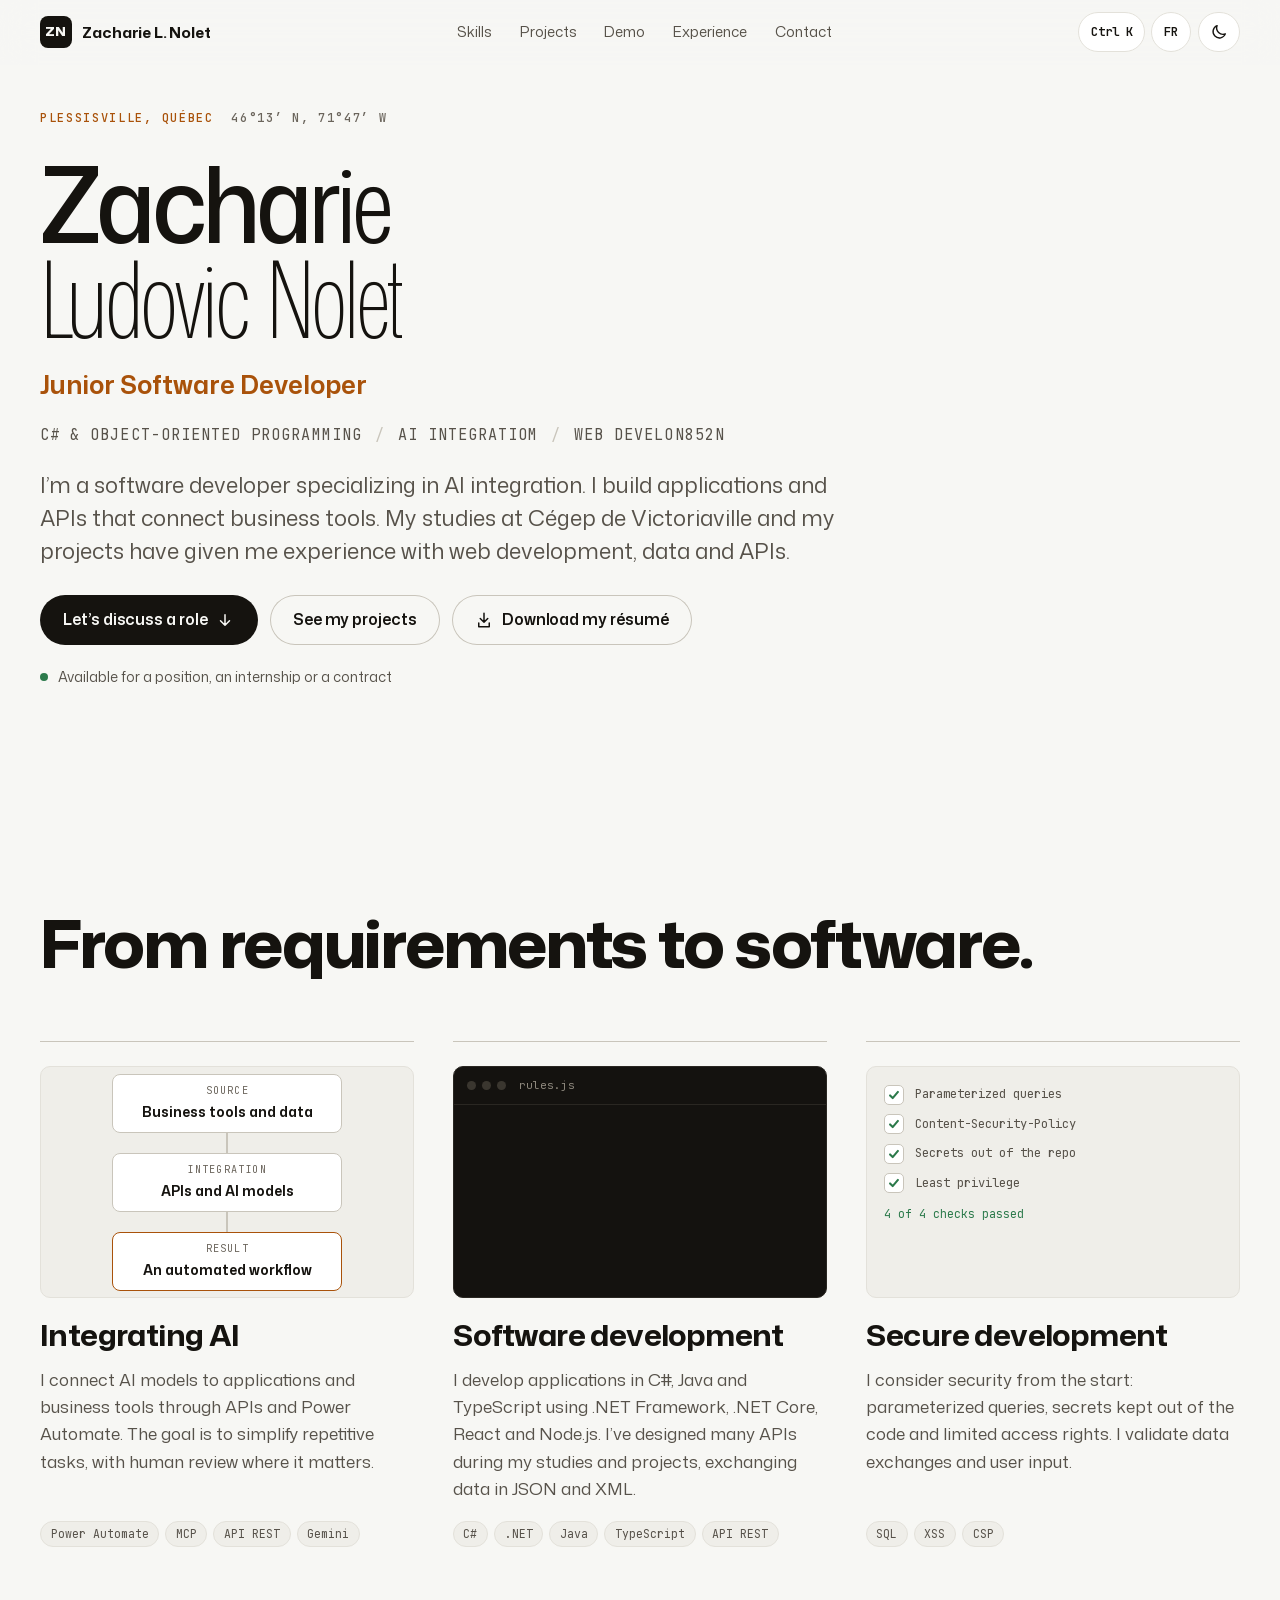
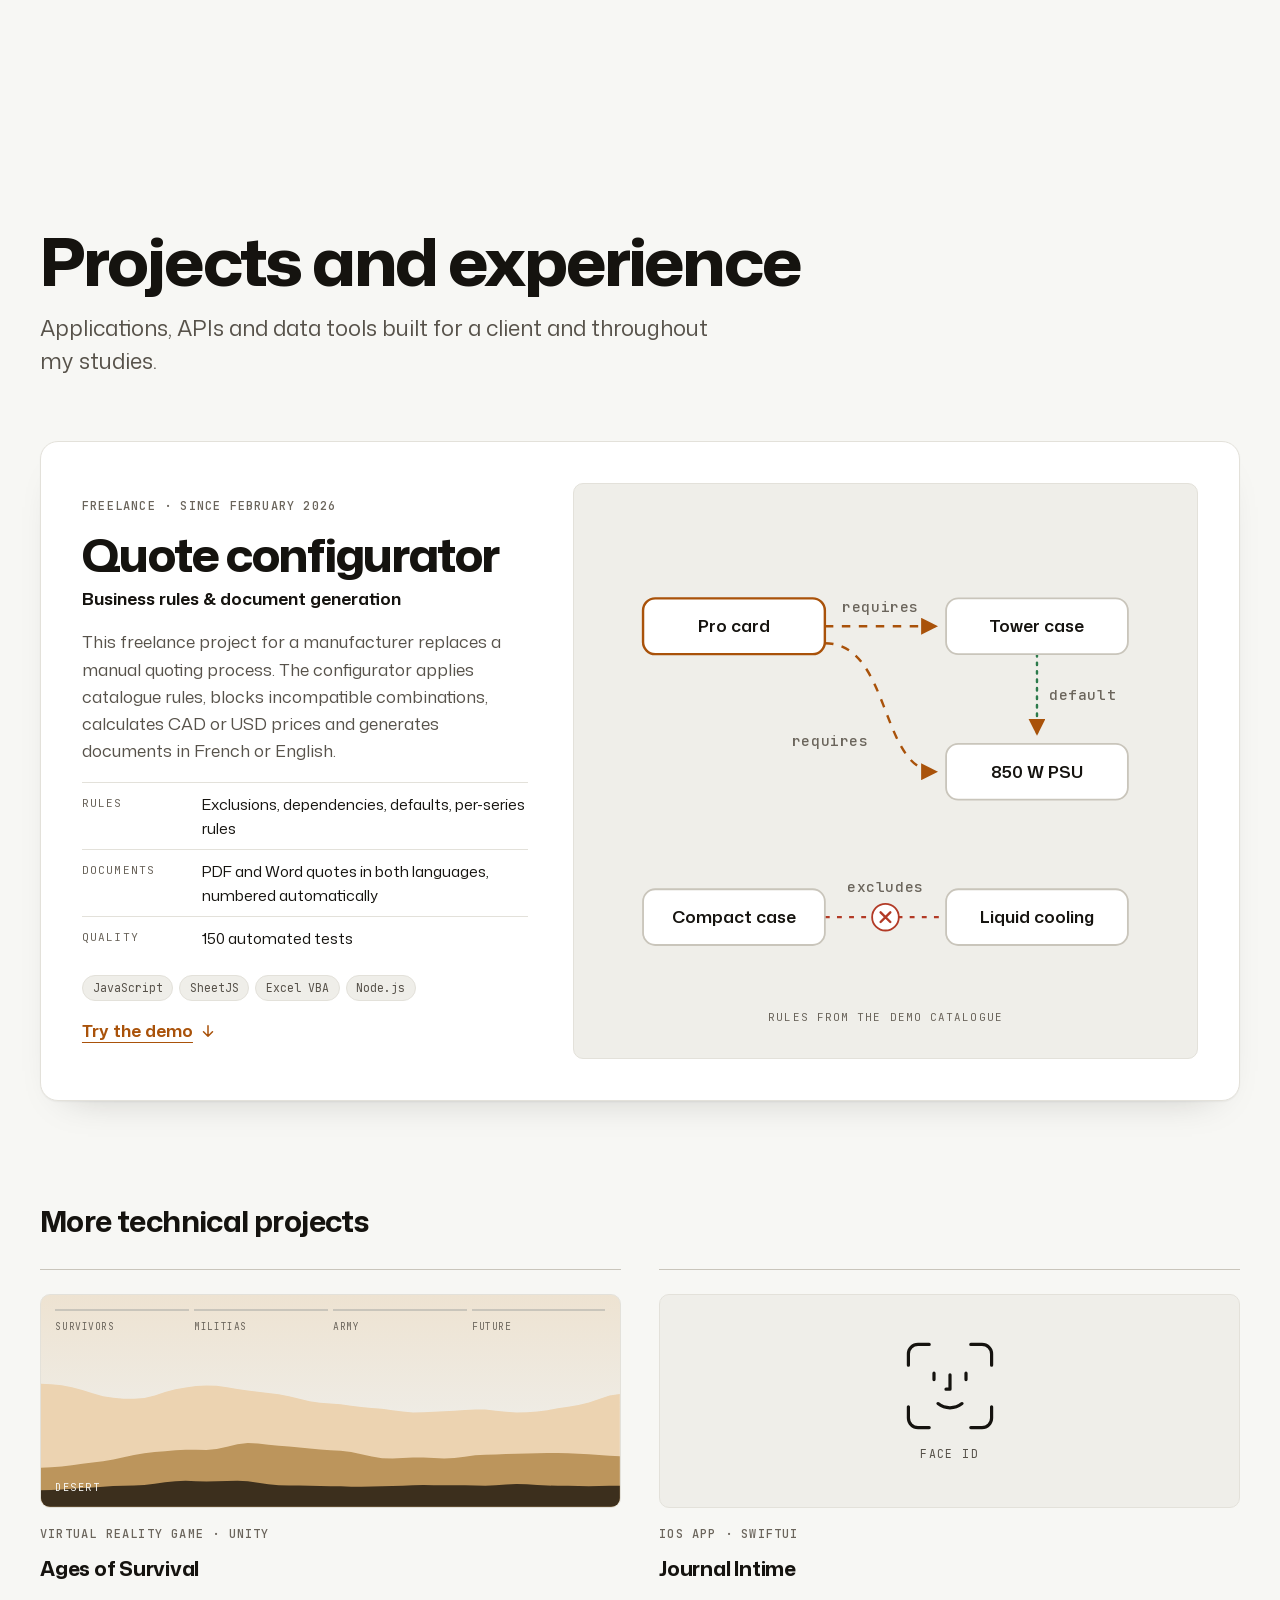
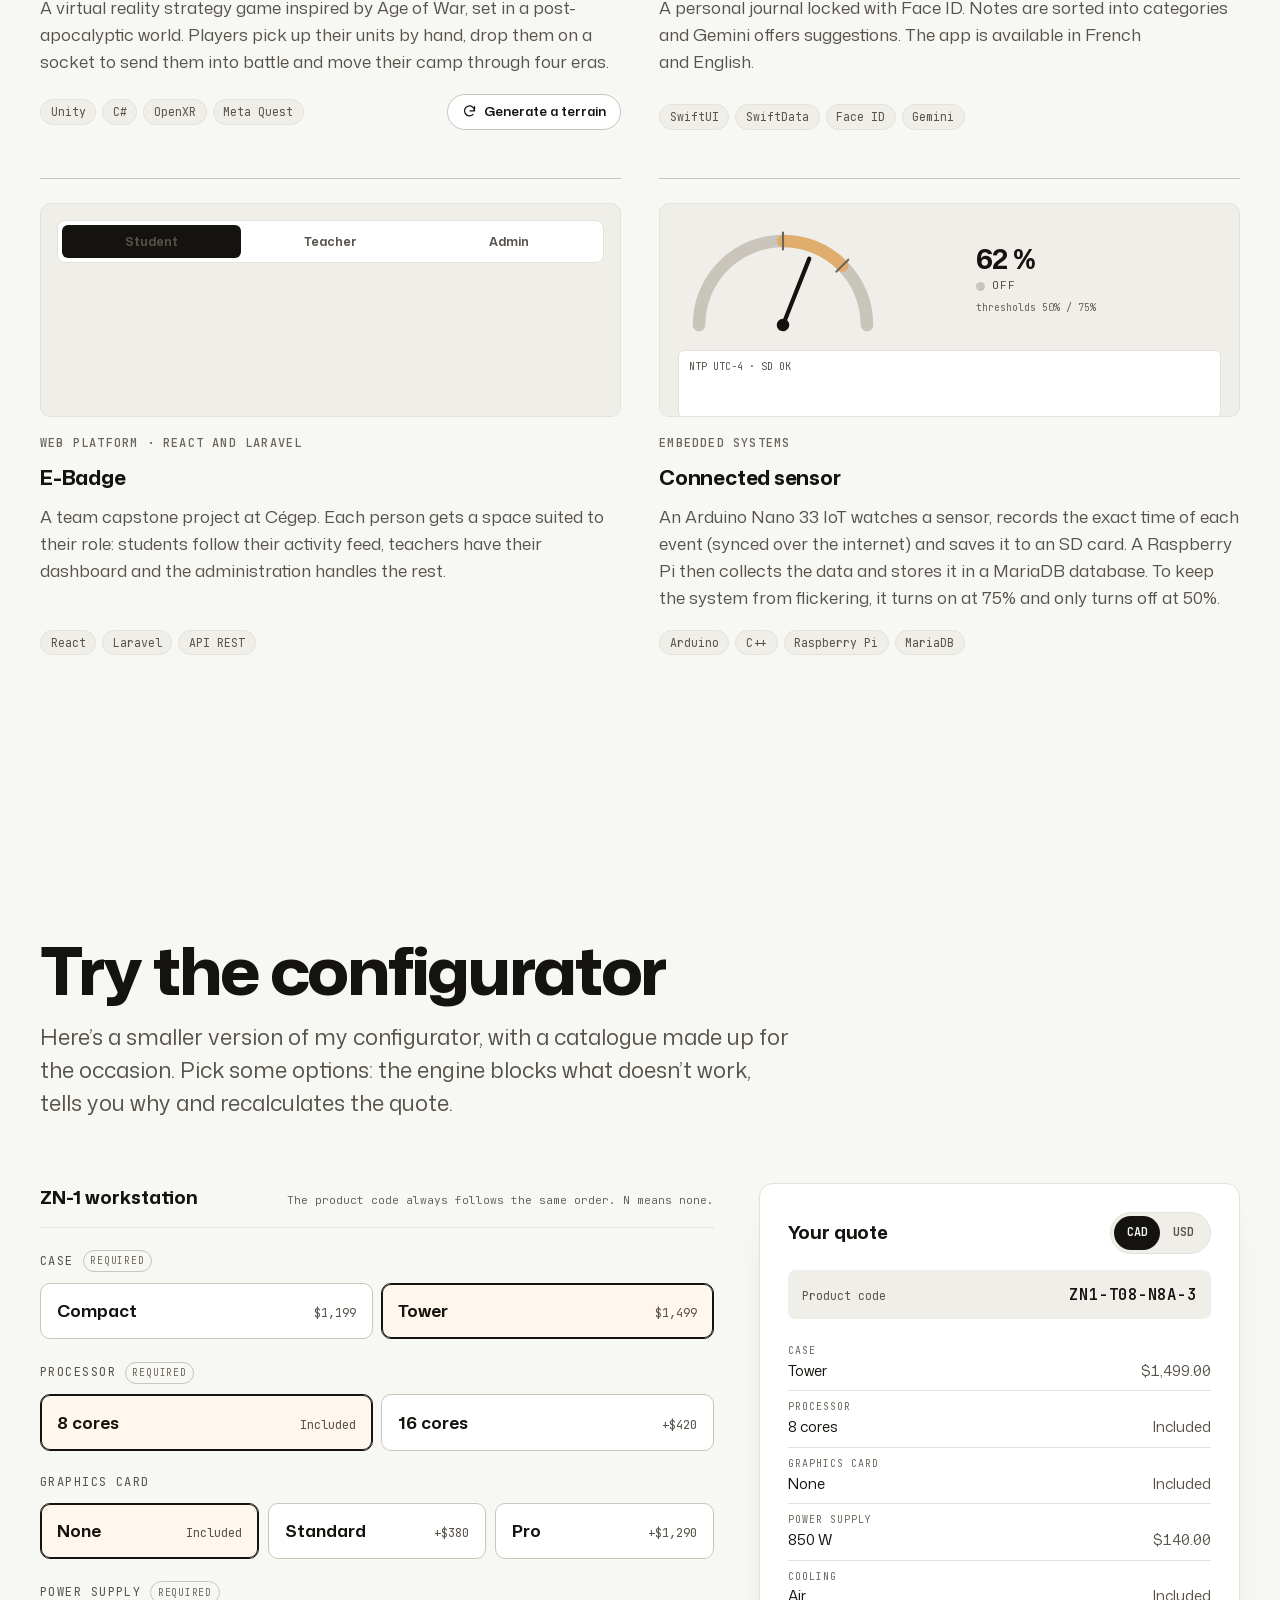
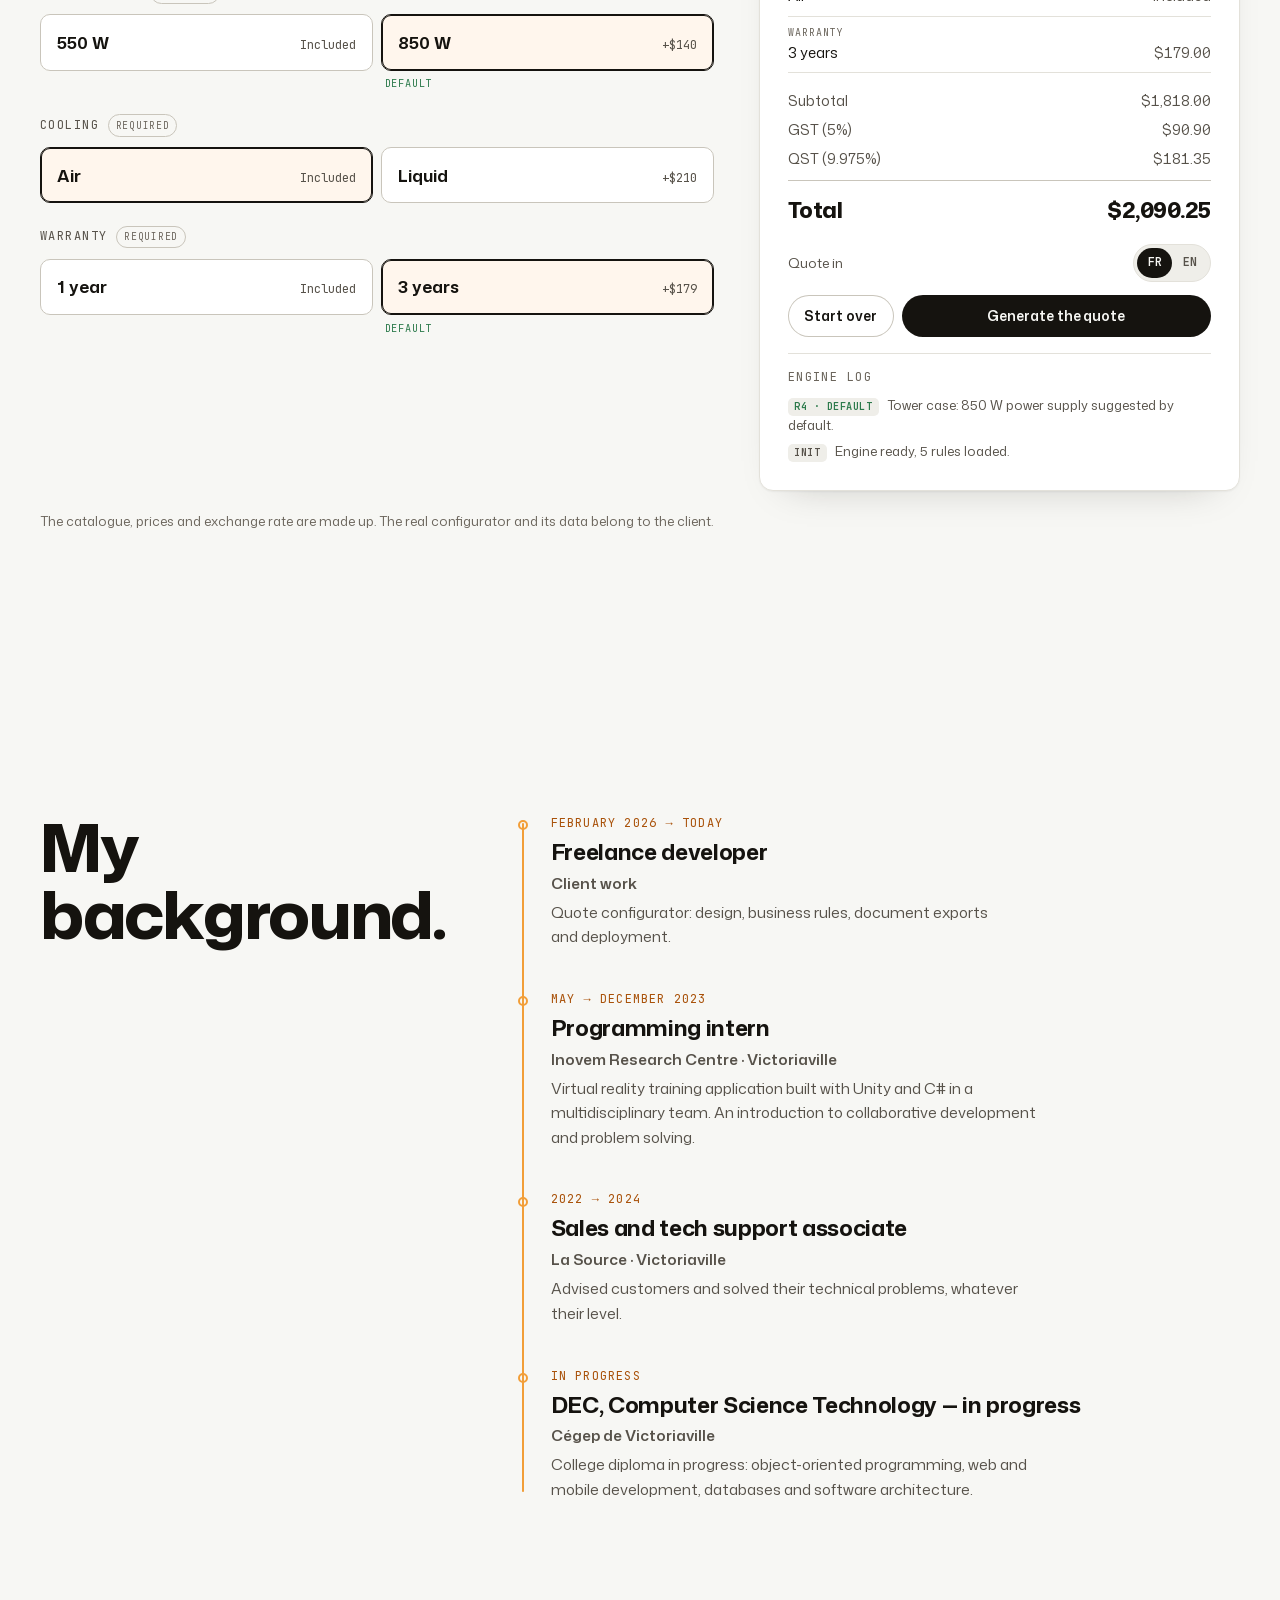
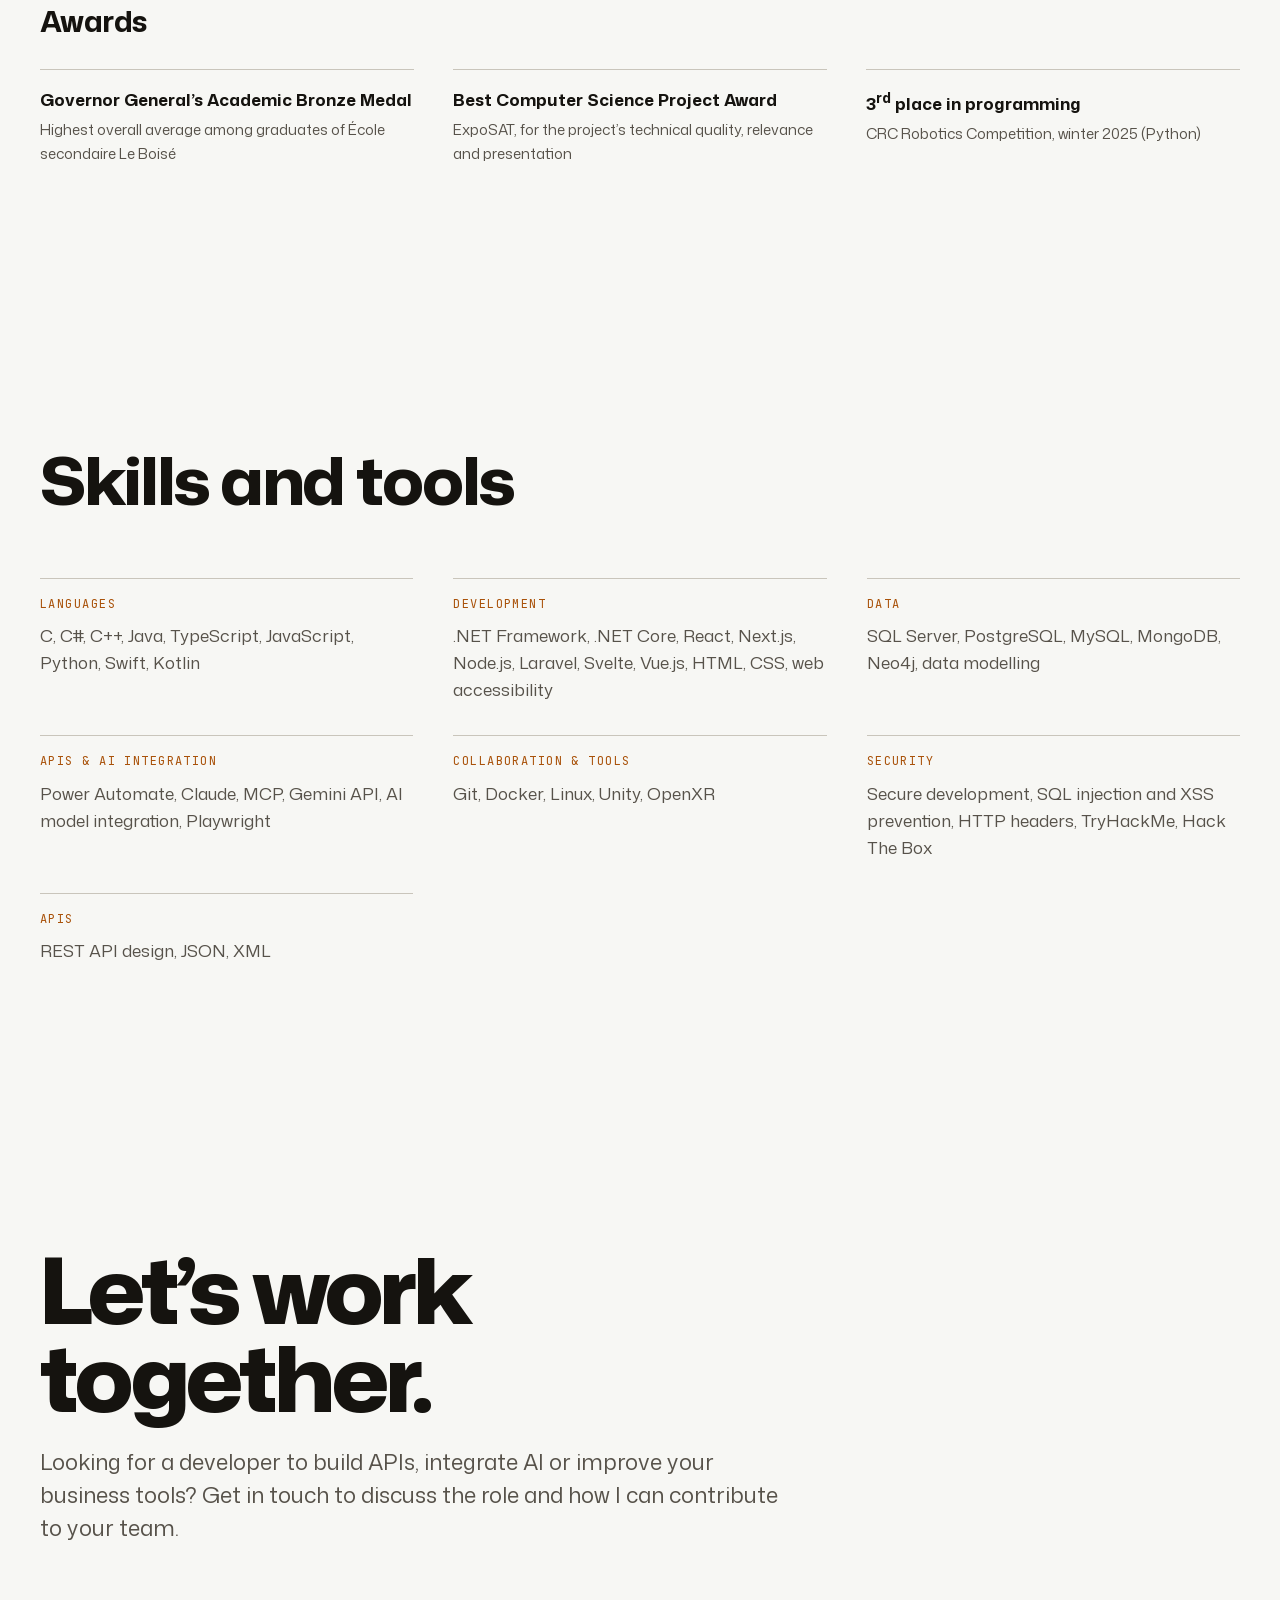
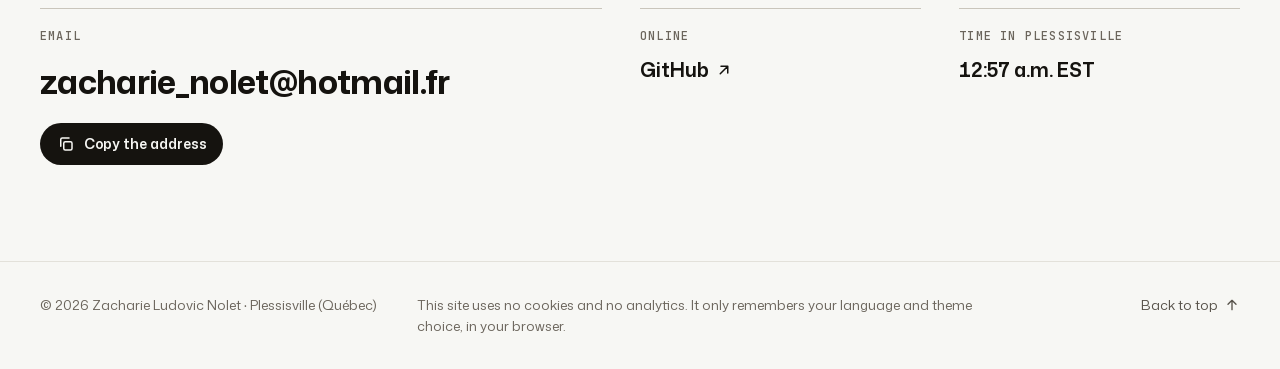
==== commit c759c31f: "Mettre à jour l’empreinte de cache de en.js La traduction anglaise a changé dans la fusion précédent" ====
--- a/index.html
+++ b/index.html
@@ -1,4 +1,4 @@
-<!doctype html><html lang="fr-CA"><head><meta charset="utf-8"><meta name="viewport" content="width=device-width,initial-scale=1,viewport-fit=cover"><meta http-equiv="Content-Security-Policy" content="default-src 'self'; script-src 'self'; style-src 'self'; font-src 'self'; img-src 'self' data:; connect-src 'none'; object-src 'none'; base-uri 'self'; form-action 'none'; manifest-src 'self'; upgrade-insecure-requests"><meta name="referrer" content="strict-origin-when-cross-origin"><title>Zacharie Ludovic Nolet</title><meta name="description" content="Zacharie Ludovic Nolet, développeur logiciel spécialisé en intégration de l’IA. Applications, API REST, C#, .NET, Java, données et API. Disponible pour un poste, un stage ou un contrat."><meta name="author" content="Zacharie Ludovic Nolet"><link rel="canonical" href="https://zacharienoletgit.github.io/"><meta name="color-scheme" content="light dark"><meta name="theme-color" content="#f7f7f4" media="(prefers-color-scheme: light)"><meta name="theme-color" content="#0d0c0a" media="(prefers-color-scheme: dark)"><meta property="og:type" content="profile"><meta property="og:locale" content="fr_CA"><meta property="og:locale:alternate" content="en_CA"><meta property="og:site_name" content="Zacharie Ludovic Nolet"><meta property="og:title" content="Zacharie Ludovic Nolet"><meta property="og:description" content="Zacharie Ludovic Nolet, développeur logiciel spécialisé en intégration de l’IA. Applications, API REST, C#, .NET, Java, données et API. Disponible pour un poste, un stage ou un contrat."><meta property="og:url" content="https://zacharienoletgit.github.io/"><meta property="og:image" content="https://zacharienoletgit.github.io/og-image.jpg"><meta property="og:image:width" content="1200"><meta property="og:image:height" content="630"><meta property="og:image:alt" content="Zacharie Ludovic Nolet — software developer, Plessisville, Québec"><meta name="twitter:card" content="summary_large_image"><link rel="icon" href="favicon.svg" type="image/svg+xml"><link rel="icon" href="favicon-32.png" type="image/png" sizes="32x32"><link rel="apple-touch-icon" href="apple-touch-icon.png"><link rel="manifest" href="site.webmanifest"><link rel="preload" href="fonts/mona-sans.woff2" as="font" type="font/woff2" crossorigin><link rel="stylesheet" href="style.css?v=baf4da1d"><script src="theme.js?v=6c92ae1f"></script><script src="en.js?v=7ca9b701" defer></script><script src="app.js?v=c9e4ff58" defer></script><script type="application/ld+json">{"@context":"https://schema.org","@type":"Person","name":"Zacharie Ludovic Nolet","url":"https://zacharienoletgit.github.io/","jobTitle":"Développeur logiciel spécialisé en intégration de l’IA","email":"mailto:zacharie_nolet@hotmail.fr","address":{"@type":"PostalAddress","addressLocality":"Plessisville","addressRegion":"QC","addressCountry":"CA"},"award":["Médaille académique de bronze du Gouverneur général","Prix du meilleur projet en informatique, ExpoSAT"],"knowsLanguage":["fr-CA","en-CA"],"sameAs":["https://github.com/zacharienoletGit"],"knowsAbout":["API REST","C#",".NET","Java","Intégration de l’IA"]}</script></head><body><a class="skip" href="#contenu" data-i18n="skip">Aller au contenu</a><div class="progress" aria-hidden="true"><span></span></div><header class="site-header" id="site-header"><div class="wrap bar"><a class="brand" href="#accueil" aria-label="Zacharie L. Nolet, retour en haut" data-i18n-attr="aria-label:brand.aria"><span class="brand-mark" aria-hidden="true">ZN</span> <span class="brand-name">Zacharie L. Nolet</span></a><nav class="nav" aria-label="Navigation principale" data-i18n-attr="aria-label:nav.aria"><a href="#expertise" data-i18n="nav.expertise">Compétences</a> <a href="#projets" data-i18n="nav.work">Projets</a> <a href="#demo" data-i18n="nav.demo">Démo</a> <a href="#parcours" data-i18n="nav.journey">Expérience</a> <a href="#contact" data-i18n="nav.contact">Contact</a></nav><div class="tools" data-requires-js><button class="tool tool-kbd" type="button" data-action="palette" aria-haspopup="dialog" aria-label="Ouvrir la palette de commandes" data-i18n-attr="aria-label:tools.palette"><kbd data-kbd>⌘K</kbd></button> <button class="tool tool-lang" type="button" data-action="lang" aria-label="Switch to English" lang="en"><span data-lang-label>EN</span></button> <button class="tool tool-theme" type="button" data-action="theme" aria-label="Changer de thème" data-i18n-attr="aria-label:tools.theme"><svg class="i-sun" viewBox="0 0 24 24" aria-hidden="true"><circle cx="12" cy="12" r="4"/><path d="M12 2v2M12 20v2M4.93 4.93l1.41 1.41M17.66 17.66l1.41 1.41M2 12h2M20 12h2M6.34 17.66l-1.41 1.41M19.07 4.93l-1.41 1.41"/></svg> <svg class="i-moon" viewBox="0 0 24 24" aria-hidden="true"><path d="M20.5 14.5A8.5 8.5 0 0 1 9.5 3.5a8.5 8.5 0 1 0 11 11Z"/></svg></button> <button class="tool tool-menu" type="button" data-action="palette" aria-haspopup="dialog" aria-label="Ouvrir le menu" data-i18n-attr="aria-label:tools.menu"><span data-i18n="nav.menu">Menu</span></button></div></div></header><main id="contenu"><section class="hero" id="accueil" aria-labelledby="hero-title"><div class="wrap hero-inner"><p class="hero-place"><span data-i18n="hero.place">Plessisville, Québec</span> <span class="coord">46°13′&nbsp;N, 71°47′&nbsp;<span data-i18n="hero.west">O</span></span></p><h1 class="hero-name" id="hero-title"><span class="sr-only">Zacharie Ludovic Nolet</span> <span class="name-visual" aria-hidden="true"><span class="line" data-kinetic>Zacharie</span> <span class="line" data-kinetic>Ludovic Nolet</span></span></h1><p class="hero-role" data-i18n="hero.role">Développeur logiciel junior</p><p class="disciplines"><span class="sr-only"><span data-i18n="hero.d1">C# et programmation objet</span>, <span data-i18n="hero.d2">Intégration de l’IA</span>, <span data-i18n="hero.d3">Développement web</span></span> <span class="disc-visual" aria-hidden="true"><span class="disc" data-scramble data-i18n="hero.d1">C# et programmation objet</span> <span class="disc-sep">/</span> <span class="disc" data-scramble data-i18n="hero.d2">Intégration de l’IA</span> <span class="disc-sep">/</span> <span class="disc" data-scramble data-i18n="hero.d3">Développement web</span></span></p><p class="lede hero-lede" data-i18n="hero.lede">Développeur logiciel, je me spécialise dans l’intégration de l’IA. Je conçois des applications et des API pour relier les outils métiers. Ma formation au Cégep de Victoriaville et mes projets m’ont amené à travailler avec le développement web, les données et les API.</p><div class="hero-actions"><a class="btn btn-primary" href="#contact"><span data-i18n="hero.cta1">Discutons d’un poste</span><svg class="i" viewBox="0 0 24 24" aria-hidden="true"><path d="M12 5v14M6 13l6 6 6-6"/></svg></a><a class="btn btn-ghost" href="#projets"><span data-i18n="hero.cta2">Voir mes projets</span></a><a class="btn btn-ghost" id="download-cv" href="Zacharie_Nolet_CV_Harbor.pdf" download="Zacharie_Nolet_CV_Harbor.pdf"><svg class="i" viewBox="0 0 24 24" aria-hidden="true"><path d="M12 3v12M7 10l5 5 5-5M5 16v5h14v-5"/></svg><span data-i18n="hero.cv">Télécharger mon CV</span></a></div><p class="status"><span class="status-dot" aria-hidden="true"></span><span data-i18n="hero.status">Disponible pour un poste, un stage ou un contrat</span></p></div></section><section class="section" id="expertise" aria-labelledby="exp-title"><div class="wrap"><h2 class="h2 section-title" id="exp-title" data-i18n="exp.title">Du besoin au logiciel.</h2><div class="exp-grid"><article class="exp"><div class="viz viz-flow" aria-hidden="true"><div class="flow-node"><span class="flow-k" data-i18n="viz.flow.k1">Source</span><span class="flow-v" data-i18n="viz.flow.v1">Outils métiers et données</span></div><div class="flow-wire"><i></i></div><div class="flow-node"><span class="flow-k" data-i18n="viz.flow.k2">Intégration</span><span class="flow-v" data-i18n="viz.flow.v2">API et modèles d’IA</span></div><div class="flow-wire"><i></i></div><div class="flow-node flow-out"><span class="flow-k" data-i18n="viz.flow.k3">Résultat</span><span class="flow-v" data-i18n="viz.flow.v3">Un processus automatisé</span></div></div><h3 class="h3" data-i18n="exp.c1.title">Intégrer l’IA</h3><p data-i18n="exp.c1.body">Je connecte les modèles d’IA aux applications et aux outils métiers avec des API et Power Automate. L’objectif : simplifier les tâches répétitives, avec une validation humaine là où elle est nécessaire.</p><ul class="chips"><li>Power Automate</li><li>MCP</li><li>API REST</li><li>Gemini</li></ul></article><article class="exp"><div class="viz viz-code" aria-hidden="true"><div class="code-bar"><i></i><i></i><i></i><span>rules.js</span></div><pre class="code"><code><span class="ln"><span class="kw">function</span> <span class="fn">stateOf</span>(opt, sel) {</span>
+<!doctype html><html lang="fr-CA"><head><meta charset="utf-8"><meta name="viewport" content="width=device-width,initial-scale=1,viewport-fit=cover"><meta http-equiv="Content-Security-Policy" content="default-src 'self'; script-src 'self'; style-src 'self'; font-src 'self'; img-src 'self' data:; connect-src 'none'; object-src 'none'; base-uri 'self'; form-action 'none'; manifest-src 'self'; upgrade-insecure-requests"><meta name="referrer" content="strict-origin-when-cross-origin"><title>Zacharie Ludovic Nolet</title><meta name="description" content="Zacharie Ludovic Nolet, développeur logiciel spécialisé en intégration de l’IA. Applications, API REST, C#, .NET, Java, données et API. Disponible pour un poste, un stage ou un contrat."><meta name="author" content="Zacharie Ludovic Nolet"><link rel="canonical" href="https://zacharienoletgit.github.io/"><meta name="color-scheme" content="light dark"><meta name="theme-color" content="#f7f7f4" media="(prefers-color-scheme: light)"><meta name="theme-color" content="#0d0c0a" media="(prefers-color-scheme: dark)"><meta property="og:type" content="profile"><meta property="og:locale" content="fr_CA"><meta property="og:locale:alternate" content="en_CA"><meta property="og:site_name" content="Zacharie Ludovic Nolet"><meta property="og:title" content="Zacharie Ludovic Nolet"><meta property="og:description" content="Zacharie Ludovic Nolet, développeur logiciel spécialisé en intégration de l’IA. Applications, API REST, C#, .NET, Java, données et API. Disponible pour un poste, un stage ou un contrat."><meta property="og:url" content="https://zacharienoletgit.github.io/"><meta property="og:image" content="https://zacharienoletgit.github.io/og-image.jpg"><meta property="og:image:width" content="1200"><meta property="og:image:height" content="630"><meta property="og:image:alt" content="Zacharie Ludovic Nolet — software developer, Plessisville, Québec"><meta name="twitter:card" content="summary_large_image"><link rel="icon" href="favicon.svg" type="image/svg+xml"><link rel="icon" href="favicon-32.png" type="image/png" sizes="32x32"><link rel="apple-touch-icon" href="apple-touch-icon.png"><link rel="manifest" href="site.webmanifest"><link rel="preload" href="fonts/mona-sans.woff2" as="font" type="font/woff2" crossorigin><link rel="stylesheet" href="style.css?v=baf4da1d"><script src="theme.js?v=6c92ae1f"></script><script src="en.js?v=f24a6c1d" defer></script><script src="app.js?v=c9e4ff58" defer></script><script type="application/ld+json">{"@context":"https://schema.org","@type":"Person","name":"Zacharie Ludovic Nolet","url":"https://zacharienoletgit.github.io/","jobTitle":"Développeur logiciel spécialisé en intégration de l’IA","email":"mailto:zacharie_nolet@hotmail.fr","address":{"@type":"PostalAddress","addressLocality":"Plessisville","addressRegion":"QC","addressCountry":"CA"},"award":["Médaille académique de bronze du Gouverneur général","Prix du meilleur projet en informatique, ExpoSAT"],"knowsLanguage":["fr-CA","en-CA"],"sameAs":["https://github.com/zacharienoletGit"],"knowsAbout":["API REST","C#",".NET","Java","Intégration de l’IA"]}</script></head><body><a class="skip" href="#contenu" data-i18n="skip">Aller au contenu</a><div class="progress" aria-hidden="true"><span></span></div><header class="site-header" id="site-header"><div class="wrap bar"><a class="brand" href="#accueil" aria-label="Zacharie L. Nolet, retour en haut" data-i18n-attr="aria-label:brand.aria"><span class="brand-mark" aria-hidden="true">ZN</span> <span class="brand-name">Zacharie L. Nolet</span></a><nav class="nav" aria-label="Navigation principale" data-i18n-attr="aria-label:nav.aria"><a href="#expertise" data-i18n="nav.expertise">Compétences</a> <a href="#projets" data-i18n="nav.work">Projets</a> <a href="#demo" data-i18n="nav.demo">Démo</a> <a href="#parcours" data-i18n="nav.journey">Expérience</a> <a href="#contact" data-i18n="nav.contact">Contact</a></nav><div class="tools" data-requires-js><button class="tool tool-kbd" type="button" data-action="palette" aria-haspopup="dialog" aria-label="Ouvrir la palette de commandes" data-i18n-attr="aria-label:tools.palette"><kbd data-kbd>⌘K</kbd></button> <button class="tool tool-lang" type="button" data-action="lang" aria-label="Switch to English" lang="en"><span data-lang-label>EN</span></button> <button class="tool tool-theme" type="button" data-action="theme" aria-label="Changer de thème" data-i18n-attr="aria-label:tools.theme"><svg class="i-sun" viewBox="0 0 24 24" aria-hidden="true"><circle cx="12" cy="12" r="4"/><path d="M12 2v2M12 20v2M4.93 4.93l1.41 1.41M17.66 17.66l1.41 1.41M2 12h2M20 12h2M6.34 17.66l-1.41 1.41M19.07 4.93l-1.41 1.41"/></svg> <svg class="i-moon" viewBox="0 0 24 24" aria-hidden="true"><path d="M20.5 14.5A8.5 8.5 0 0 1 9.5 3.5a8.5 8.5 0 1 0 11 11Z"/></svg></button> <button class="tool tool-menu" type="button" data-action="palette" aria-haspopup="dialog" aria-label="Ouvrir le menu" data-i18n-attr="aria-label:tools.menu"><span data-i18n="nav.menu">Menu</span></button></div></div></header><main id="contenu"><section class="hero" id="accueil" aria-labelledby="hero-title"><div class="wrap hero-inner"><p class="hero-place"><span data-i18n="hero.place">Plessisville, Québec</span> <span class="coord">46°13′&nbsp;N, 71°47′&nbsp;<span data-i18n="hero.west">O</span></span></p><h1 class="hero-name" id="hero-title"><span class="sr-only">Zacharie Ludovic Nolet</span> <span class="name-visual" aria-hidden="true"><span class="line" data-kinetic>Zacharie</span> <span class="line" data-kinetic>Ludovic Nolet</span></span></h1><p class="hero-role" data-i18n="hero.role">Développeur logiciel junior</p><p class="disciplines"><span class="sr-only"><span data-i18n="hero.d1">C# et programmation objet</span>, <span data-i18n="hero.d2">Intégration de l’IA</span>, <span data-i18n="hero.d3">Développement web</span></span> <span class="disc-visual" aria-hidden="true"><span class="disc" data-scramble data-i18n="hero.d1">C# et programmation objet</span> <span class="disc-sep">/</span> <span class="disc" data-scramble data-i18n="hero.d2">Intégration de l’IA</span> <span class="disc-sep">/</span> <span class="disc" data-scramble data-i18n="hero.d3">Développement web</span></span></p><p class="lede hero-lede" data-i18n="hero.lede">Développeur logiciel, je me spécialise dans l’intégration de l’IA. Je conçois des applications et des API pour relier les outils métiers. Ma formation au Cégep de Victoriaville et mes projets m’ont amené à travailler avec le développement web, les données et les API.</p><div class="hero-actions"><a class="btn btn-primary" href="#contact"><span data-i18n="hero.cta1">Discutons d’un poste</span><svg class="i" viewBox="0 0 24 24" aria-hidden="true"><path d="M12 5v14M6 13l6 6 6-6"/></svg></a><a class="btn btn-ghost" href="#projets"><span data-i18n="hero.cta2">Voir mes projets</span></a><a class="btn btn-ghost" id="download-cv" href="Zacharie_Nolet_CV_Harbor.pdf" download="Zacharie_Nolet_CV_Harbor.pdf"><svg class="i" viewBox="0 0 24 24" aria-hidden="true"><path d="M12 3v12M7 10l5 5 5-5M5 16v5h14v-5"/></svg><span data-i18n="hero.cv">Télécharger mon CV</span></a></div><p class="status"><span class="status-dot" aria-hidden="true"></span><span data-i18n="hero.status">Disponible pour un poste, un stage ou un contrat</span></p></div></section><section class="section" id="expertise" aria-labelledby="exp-title"><div class="wrap"><h2 class="h2 section-title" id="exp-title" data-i18n="exp.title">Du besoin au logiciel.</h2><div class="exp-grid"><article class="exp"><div class="viz viz-flow" aria-hidden="true"><div class="flow-node"><span class="flow-k" data-i18n="viz.flow.k1">Source</span><span class="flow-v" data-i18n="viz.flow.v1">Outils métiers et données</span></div><div class="flow-wire"><i></i></div><div class="flow-node"><span class="flow-k" data-i18n="viz.flow.k2">Intégration</span><span class="flow-v" data-i18n="viz.flow.v2">API et modèles d’IA</span></div><div class="flow-wire"><i></i></div><div class="flow-node flow-out"><span class="flow-k" data-i18n="viz.flow.k3">Résultat</span><span class="flow-v" data-i18n="viz.flow.v3">Un processus automatisé</span></div></div><h3 class="h3" data-i18n="exp.c1.title">Intégrer l’IA</h3><p data-i18n="exp.c1.body">Je connecte les modèles d’IA aux applications et aux outils métiers avec des API et Power Automate. L’objectif : simplifier les tâches répétitives, avec une validation humaine là où elle est nécessaire.</p><ul class="chips"><li>Power Automate</li><li>MCP</li><li>API REST</li><li>Gemini</li></ul></article><article class="exp"><div class="viz viz-code" aria-hidden="true"><div class="code-bar"><i></i><i></i><i></i><span>rules.js</span></div><pre class="code"><code><span class="ln"><span class="kw">function</span> <span class="fn">stateOf</span>(opt, sel) {</span>
 <span class="ln">  <span class="kw">if</span> (<span class="fn">excludes</span>(opt, sel))</span>
 <span class="ln">    <span class="kw">return</span> <span class="st">"DISABLED"</span>;</span>
 <span class="ln">  <span class="kw">if</span> (sel.<span class="fn">has</span>(opt.key))</span>
